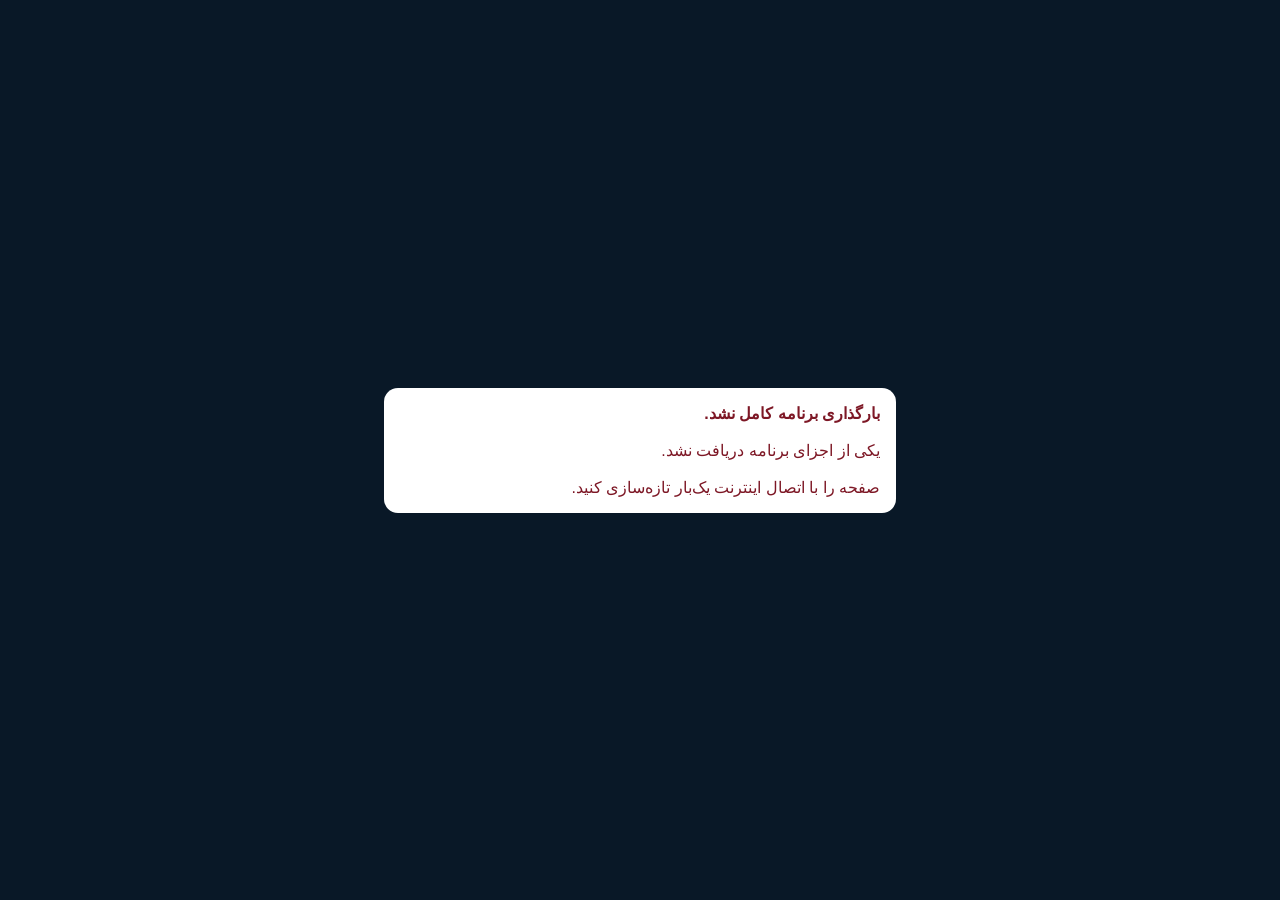
==== index.html @ d7f6d0d7 "Add GitHub Pages application loader" ====
<!doctype html><html lang="fa" dir="rtl"><head><meta charset="utf-8"><meta name="viewport" content="width=device-width,initial-scale=1,viewport-fit=cover"><meta name="theme-color" content="#091827"><meta name="apple-mobile-web-app-capable" content="yes"><meta name="apple-mobile-web-app-status-bar-style" content="black-translucent"><meta name="apple-mobile-web-app-title" content="LabMaster C2"><link rel="manifest" href="./manifest.webmanifest"><link rel="icon" href="./icon.svg" type="image/svg+xml"><link rel="apple-touch-icon" href="./icon.svg"><title>Marburg LabMaster C2 Academic</title><style>html,body{height:100%;margin:0}body{display:grid;place-items:center;background:#091827;color:#fff;font-family:-apple-system,BlinkMacSystemFont,"Segoe UI",Tahoma,sans-serif}main{width:min(88vw,480px);text-align:center}.logo{width:82px;height:82px;margin:auto;border-radius:24px;display:grid;place-items:center;background:linear-gradient(135deg,#13a28f,#2b6eb9);font-size:36px;font-weight:800;box-shadow:0 18px 50px #0005}h1{font-size:22px;margin:18px 0 7px}p{color:#bfd0df}.bar{height:8px;background:#ffffff18;border-radius:99px;overflow:hidden;margin-top:22px}.bar i{display:block;height:100%;width:35%;background:#20bfa7;border-radius:inherit;animation:load 1.1s infinite ease-in-out}@keyframes load{0%{transform:translateX(210%)}100%{transform:translateX(-310%)}}#error{display:none;background:#fff;color:#7d1725;padding:16px;border-radius:14px;text-align:right}</style></head><body><main id="loading"><div class="logo">C2</div><h1>Marburg LabMaster C2</h1><p>در حال بارگذاری محیط دانشگاهی آزمایشگاه…</p><div class="bar"><i></i></div></main><main id="error"></main><script>const PARTS=["./payload/app.001.b64", "./payload/app.002.b64", "./payload/app.003.b64", "./payload/app.004.b64", "./payload/app.005.b64", "./payload/app.006.b64", "./payload/app.007.b64", "./payload/app.008.b64", "./payload/app.009.b64", "./payload/app.010.b64", "./payload/app.011.b64", "./payload/app.012.b64", "./payload/app.013.b64", "./payload/app.014.b64"];(async()=>{try{if('serviceWorker'in navigator&&location.protocol.startsWith('http'))navigator.serviceWorker.register('./sw.js').catch(()=>{});const rs=await Promise.all(PARTS.map(p=>fetch(p,{cache:'force-cache'})));if(rs.some(r=>!r.ok))throw new Error('یکی از اجزای برنامه دریافت نشد.');const b64=(await Promise.all(rs.map(r=>r.text()))).join('');const raw=atob(b64),bytes=new Uint8Array(raw.length);for(let i=0;i<raw.length;i++)bytes[i]=raw.charCodeAt(i);if(typeof DecompressionStream==='undefined')throw new Error('مرورگر برای بازکردن بسته برنامه باید به‌روز شود.');const stream=new Blob([bytes]).stream().pipeThrough(new DecompressionStream('gzip'));const html=await new Response(stream).text();document.open();document.write(html);document.close();}catch(err){document.getElementById('loading').style.display='none';const box=document.getElementById('error');box.style.display='block';box.innerHTML='<b>بارگذاری برنامه کامل نشد.</b><br><br>'+String(err.message||err)+'<br><br>صفحه را با اتصال اینترنت یک‌بار تازه‌سازی کنید.';}})();</script></body></html>
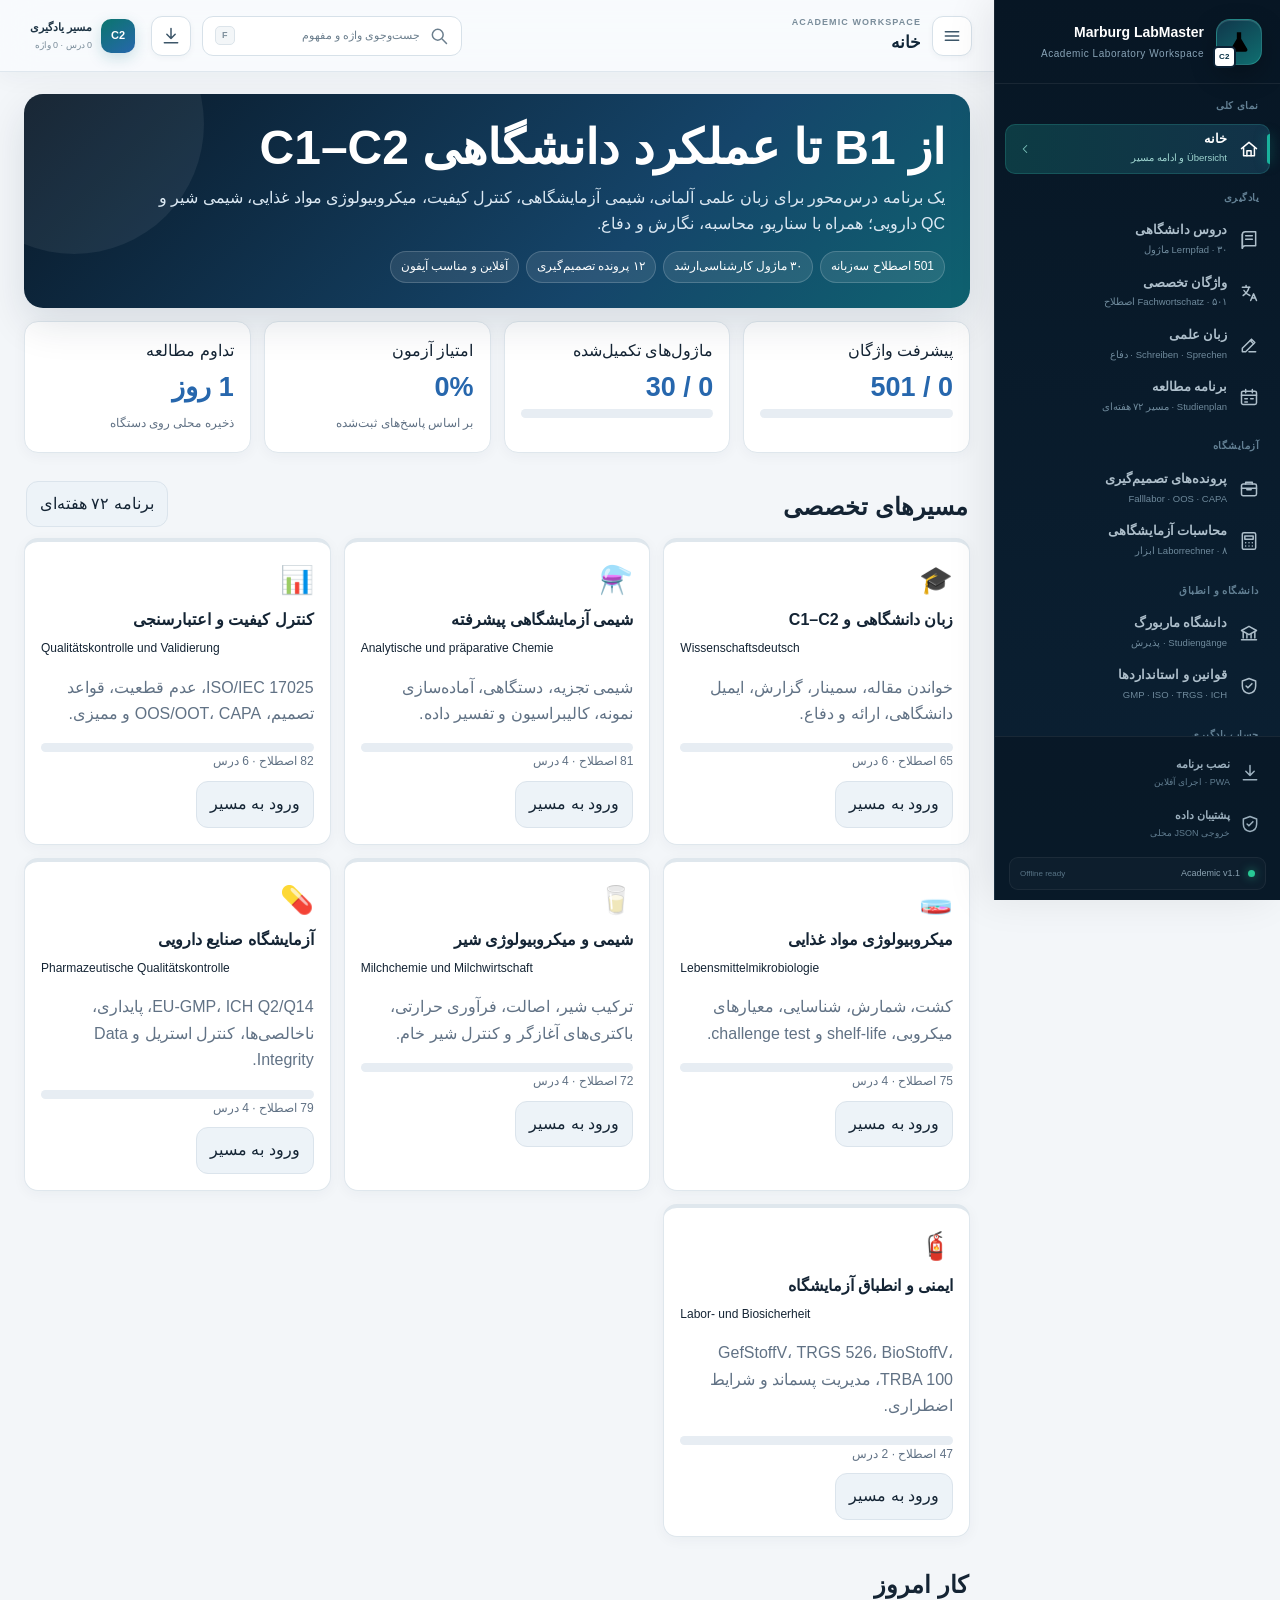
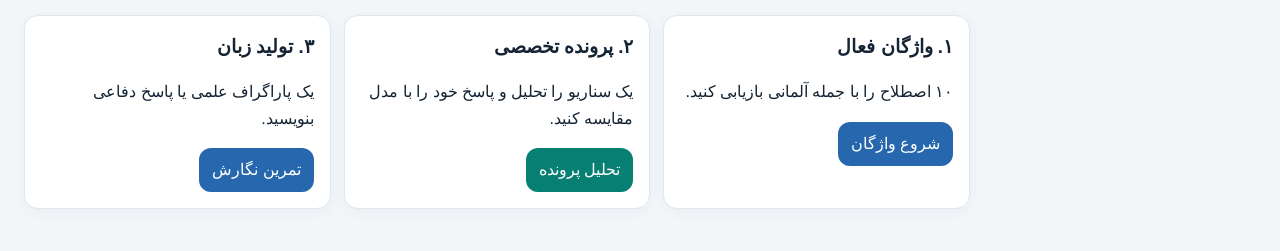
==== commit 70746af8: "Activate professional navigation shell v1.1" ====
--- a/index.html
+++ b/index.html
@@ -1 +1 @@
-<!doctype html><html lang="fa" dir="rtl"><head><meta charset="utf-8"><meta name="viewport" content="width=device-width,initial-scale=1,viewport-fit=cover"><meta name="theme-color" content="#091827"><meta name="apple-mobile-web-app-capable" content="yes"><meta name="apple-mobile-web-app-status-bar-style" content="black-translucent"><meta name="apple-mobile-web-app-title" content="LabMaster C2"><link rel="manifest" href="./manifest.webmanifest"><link rel="icon" href="./icon.svg" type="image/svg+xml"><link rel="apple-touch-icon" href="./icon.svg"><title>Marburg LabMaster C2 Academic</title><style>html,body{height:100%;margin:0}body{display:grid;place-items:center;background:#091827;color:#fff;font-family:-apple-system,BlinkMacSystemFont,"Segoe UI",Tahoma,sans-serif}main{width:min(88vw,480px);text-align:center}.logo{width:82px;height:82px;margin:auto;border-radius:24px;display:grid;place-items:center;background:linear-gradient(135deg,#13a28f,#2b6eb9);font-size:36px;font-weight:800;box-shadow:0 18px 50px #0005}h1{font-size:22px;margin:18px 0 7px}p{color:#bfd0df}.bar{height:8px;background:#ffffff18;border-radius:99px;overflow:hidden;margin-top:22px}.bar i{display:block;height:100%;width:35%;background:#20bfa7;border-radius:inherit;animation:load 1.1s infinite ease-in-out}@keyframes load{0%{transform:translateX(210%)}100%{transform:translateX(-310%)}}#error{display:none;background:#fff;color:#7d1725;padding:16px;border-radius:14px;text-align:right}</style></head><body><main id="loading"><div class="logo">C2</div><h1>Marburg LabMaster C2</h1><p>در حال بارگذاری محیط دانشگاهی آزمایشگاه…</p><div class="bar"><i></i></div></main><main id="error"></main><script>const PARTS=["./payload/app.001.b64", "./payload/app.002.b64", "./payload/app.003.b64", "./payload/app.004.b64", "./payload/app.005.b64", "./payload/app.006.b64", "./payload/app.007.b64", "./payload/app.008.b64", "./payload/app.009.b64", "./payload/app.010.b64", "./payload/app.011.b64", "./payload/app.012.b64", "./payload/app.013.b64", "./payload/app.014.b64"];(async()=>{try{if('serviceWorker'in navigator&&location.protocol.startsWith('http'))navigator.serviceWorker.register('./sw.js').catch(()=>{});const rs=await Promise.all(PARTS.map(p=>fetch(p,{cache:'force-cache'})));if(rs.some(r=>!r.ok))throw new Error('یکی از اجزای برنامه دریافت نشد.');const b64=(await Promise.all(rs.map(r=>r.text()))).join('');const raw=atob(b64),bytes=new Uint8Array(raw.length);for(let i=0;i<raw.length;i++)bytes[i]=raw.charCodeAt(i);if(typeof DecompressionStream==='undefined')throw new Error('مرورگر برای بازکردن بسته برنامه باید به‌روز شود.');const stream=new Blob([bytes]).stream().pipeThrough(new DecompressionStream('gzip'));const html=await new Response(stream).text();document.open();document.write(html);document.close();}catch(err){document.getElementById('loading').style.display='none';const box=document.getElementById('error');box.style.display='block';box.innerHTML='<b>بارگذاری برنامه کامل نشد.</b><br><br>'+String(err.message||err)+'<br><br>صفحه را با اتصال اینترنت یک‌بار تازه‌سازی کنید.';}})();</script></body></html>+<!doctype html><html lang="fa" dir="rtl"><head><meta charset="utf-8"><meta name="viewport" content="width=device-width,initial-scale=1,viewport-fit=cover"><meta name="theme-color" content="#071624"><meta name="apple-mobile-web-app-capable" content="yes"><meta name="apple-mobile-web-app-status-bar-style" content="black-translucent"><meta name="apple-mobile-web-app-title" content="LabMaster C2"><link rel="manifest" href="./manifest.webmanifest"><link rel="icon" href="./icon.svg" type="image/svg+xml"><link rel="apple-touch-icon" href="./icon.svg"><title>Marburg LabMaster C2 Academic</title><style>html,body{height:100%;margin:0}body{display:grid;place-items:center;background:#071624;color:#fff;font-family:-apple-system,BlinkMacSystemFont,"Segoe UI",Tahoma,sans-serif}main{width:min(88vw,480px);text-align:center}.logo{width:82px;height:82px;margin:auto;border-radius:22px;display:grid;place-items:center;background:linear-gradient(135deg,#13a28f,#2b6eb9);font-size:34px;font-weight:850;box-shadow:0 18px 50px #0006}h1{font-size:22px;margin:18px 0 7px}p{color:#afc3d2}.version{font-size:10px;letter-spacing:.12em;color:#7190a5;margin-top:4px}.bar{height:7px;background:#ffffff17;border-radius:99px;overflow:hidden;margin-top:22px}.bar i{display:block;height:100%;width:35%;background:#20bfa7;border-radius:inherit;animation:load 1.1s infinite ease-in-out}@keyframes load{0%{transform:translateX(210%)}100%{transform:translateX(-310%)}}#error{display:none;background:#fff;color:#7d1725;padding:16px;border-radius:14px;text-align:right}</style></head><body><main id="loading"><div class="logo">C2</div><h1>Marburg LabMaster C2</h1><p>در حال بارگذاری محیط دانشگاهی آزمایشگاه…</p><div class="version">PROFESSIONAL NAVIGATION · v1.1</div><div class="bar"><i></i></div></main><main id="error"></main><script>const PARTS=["./payload/app.001.b64", "./payload/app.002.b64", "./payload/app.003.b64", "./payload/app.004.b64", "./payload/app.005.b64", "./payload/app.006.b64", "./payload/app.007.b64", "./payload/app.008.b64", "./payload/app.009.b64", "./payload/app.010.b64", "./payload/app.011.b64", "./payload/app.012.b64", "./payload/app.013.b64", "./payload/app.014.b64"];(async()=>{try{if('serviceWorker'in navigator&&location.protocol.startsWith('http'))navigator.serviceWorker.register('./sw.js').catch(()=>{});const rs=await Promise.all(PARTS.map(p=>fetch(p,{cache:'force-cache'})));if(rs.some(r=>!r.ok))throw new Error('یکی از اجزای برنامه دریافت نشد.');const b64=(await Promise.all(rs.map(r=>r.text()))).join('');const raw=atob(b64),bytes=new Uint8Array(raw.length);for(let i=0;i<raw.length;i++)bytes[i]=raw.charCodeAt(i);if(typeof DecompressionStream==='undefined')throw new Error('مرورگر برای بازکردن بسته برنامه باید به‌روز شود.');const stream=new Blob([bytes]).stream().pipeThrough(new DecompressionStream('gzip'));let html=await new Response(stream).text();html=html.replace('</head>','<link rel="stylesheet" href="./professional-shell-v1.1.css?v=1.1"></head>').replace('</body>','<script src="./professional-shell-v1.1.js?v=1.1"><\/script></body>');document.open();document.write(html);document.close();}catch(err){document.getElementById('loading').style.display='none';const box=document.getElementById('error');box.style.display='block';box.innerHTML='<b>بارگذاری برنامه کامل نشد.</b><br><br>'+String(err.message||err)+'<br><br>صفحه را با اتصال اینترنت یک‌بار تازه‌سازی کنید.';}})();</script></body></html>
--- a/professional-shell-v1.1.css
+++ b/professional-shell-v1.1.css
@@ -0,0 +1,32 @@
+/* ===== Professional Navigation Shell v1.1 ===== */
+:root{--shell-nav:#071624;--shell-nav-2:#0b2134;--shell-accent:#19b39d;--shell-accent-2:#2c77ba;--shell-top:72px;--shell-side:286px;--shell-side-collapsed:88px}
+body{padding-bottom:0;overflow-x:hidden;background:#f3f6f9}
+button svg{width:20px;height:20px;fill:none;stroke:currentColor;stroke-width:1.8;stroke-linecap:round;stroke-linejoin:round;flex:0 0 auto}
+.app-shell{min-height:100vh;display:grid;grid-template-columns:var(--shell-side) minmax(0,1fr);direction:rtl;transition:grid-template-columns .24s ease}
+.sidebar{position:sticky;top:0;height:100vh;background:linear-gradient(180deg,var(--shell-nav),var(--shell-nav-2));color:#dbe7f0;display:flex;flex-direction:column;z-index:60;border-left:1px solid #ffffff12;box-shadow:-10px 0 38px #06111e14;overflow:hidden}
+.sidebar-brand{height:84px;padding:17px 18px;display:flex;align-items:center;gap:12px;border-bottom:1px solid #ffffff12;flex:0 0 auto}
+.brand-mark{width:46px;height:46px;display:grid;place-items:center;position:relative;border:1px solid #53d6c550;background:linear-gradient(145deg,#10374b,#0f6e70);border-radius:14px;box-shadow:inset 0 1px #ffffff22,0 10px 26px #0004;color:#fff}
+.brand-mark svg{width:26px;height:26px}.brand-mark span{position:absolute;left:-4px;bottom:-4px;background:#fff;color:#073044;font-size:8px;font-weight:900;padding:2px 4px;border-radius:5px;border:2px solid #0b2134;letter-spacing:.04em}
+.sidebar-brand-copy{min-width:0}.sidebar-brand-copy b{display:block;color:#fff;font-size:14px;white-space:nowrap}.sidebar-brand-copy small{display:block;color:#88a3b6;font-size:10px;letter-spacing:.055em;white-space:nowrap;margin-top:2px}
+.sidebar-scroll{padding:14px 10px 18px;overflow:auto;overscroll-behavior:contain;scrollbar-width:thin;scrollbar-color:#29465a transparent;flex:1}
+.nav-group{margin-bottom:16px}.nav-group-last{margin-bottom:2px}.nav-label{font-size:10px;font-weight:750;color:#638094;padding:0 11px 7px;letter-spacing:.05em}
+.nav-item{position:relative;width:100%;min-height:49px;border:0;background:transparent;color:#aebfcb;display:grid;grid-template-columns:22px minmax(0,1fr) 16px;align-items:center;gap:10px;text-align:right;padding:8px 11px;border-radius:10px;margin:2px 0;transition:background .18s,color .18s,transform .18s}
+.nav-item:hover{background:#ffffff0b;color:#eef7fb}.nav-item:active{transform:scale(.985)}.nav-item>svg{width:20px;height:20px}.nav-copy{min-width:0}.nav-copy b{display:block;font-size:12.5px;font-weight:690;line-height:1.25;white-space:nowrap}.nav-copy small{display:block;font-size:9.5px;color:#6f8a9c;white-space:nowrap;overflow:hidden;text-overflow:ellipsis;margin-top:3px}.nav-arrow{display:flex;color:#527083;opacity:0;transition:.18s}.nav-arrow svg{width:14px;height:14px;transform:rotate(180deg)}
+.nav-item:hover .nav-arrow{opacity:1}.nav-item.active{background:linear-gradient(90deg,#0f4d52aa,#123248);color:#fff;box-shadow:inset 0 0 0 1px #3ed3bd2e}.nav-item.active:before{content:"";position:absolute;right:0;top:10px;bottom:10px;width:3px;border-radius:3px 0 0 3px;background:var(--shell-accent);box-shadow:0 0 12px #19b39d88}.nav-item.active .nav-copy small{color:#9ed5d0}.nav-item.active .nav-arrow{opacity:.85;color:#8fd9cf}
+.sidebar-footer{padding:10px;border-top:1px solid #ffffff12;background:#06131f88}.side-utility{width:100%;border:0;background:transparent;color:#9cb0be;display:flex;align-items:center;gap:10px;text-align:right;padding:8px 10px;border-radius:9px}.side-utility:hover{background:#ffffff0a;color:#fff}.side-utility span{min-width:0}.side-utility b{display:block;font-size:11px}.side-utility small{display:block;color:#607c8f;font-size:9px;margin-top:2px}.build-chip{margin:8px 4px 0;padding:8px 10px;border:1px solid #ffffff0f;background:#ffffff06;border-radius:9px;display:grid;grid-template-columns:8px 1fr auto;align-items:center;gap:7px;color:#8ba2b2;font-size:9px}.build-chip i{width:7px;height:7px;border-radius:50%;background:#28c995;box-shadow:0 0 10px #28c995aa}.build-chip small{font-size:8px;color:#587486}
+.workspace{min-width:0;direction:rtl}.topbar{height:var(--shell-top);position:sticky;top:0;z-index:45;background:rgba(249,251,253,.9);backdrop-filter:saturate(160%) blur(18px);border-bottom:1px solid #dfe7ee;display:flex;align-items:center;justify-content:space-between;padding:0 22px;box-shadow:0 6px 22px rgba(26,50,72,.045)}
+.topbar-leading,.topbar-tools{display:flex;align-items:center;gap:11px}.icon-button{width:40px;height:40px;border:1px solid #d7e1e9;background:#fff;color:#3c5669;border-radius:11px;display:grid;place-items:center;padding:0;box-shadow:0 2px 6px #17334d0b}.icon-button:hover{border-color:#aac0cf;color:#0a776e;background:#f8fbfc}.route-meta{min-width:0}.route-meta span{display:block;font-size:9px;font-weight:800;color:#7a8d9b;letter-spacing:.12em;line-height:1}.route-meta h1{font-size:17px;line-height:1.25;margin:5px 0 0;color:#102638;white-space:nowrap}
+.quick-search{width:260px;height:40px;border:1px solid #d7e1e9;background:#fff;color:#6b7e8d;border-radius:11px;padding:0 12px;display:flex;align-items:center;gap:9px;text-align:right}.quick-search span{flex:1;font-size:11px}.quick-search kbd{font:700 9px/1 -apple-system,BlinkMacSystemFont,"Segoe UI",sans-serif;color:#7f909d;border:1px solid #dce4ea;background:#f3f6f8;border-radius:5px;padding:4px 6px}.quick-search:hover{border-color:#9eb8c9;color:#24475d}
+.profile-chip{height:44px;border:0;background:transparent;display:flex;align-items:center;gap:9px;text-align:right;padding:3px 5px 3px 8px;border-radius:12px}.profile-chip:hover{background:#eaf0f4}.profile-avatar{width:34px;height:34px;border-radius:10px;background:linear-gradient(145deg,#0b756d,#2767ad);color:#fff;display:grid;place-items:center;font-weight:850;font-size:11px;box-shadow:0 5px 15px #0e678433}.profile-copy b,.profile-copy small{display:block;white-space:nowrap}.profile-copy b{font-size:11px;color:#1d3344}.profile-copy small{font-size:9px;color:#7a8d9b;margin-top:2px}
+.workspace>main{max-width:1380px;margin:0 auto;padding:22px 24px 42px}.view{animation:route-in .22s ease}.view.active{display:block}@keyframes route-in{from{opacity:.2;transform:translateY(4px)}to{opacity:1;transform:none}}
+.hero{border-radius:19px;box-shadow:0 16px 40px rgba(10,37,58,.12)}.card{border-radius:14px;box-shadow:0 3px 14px rgba(18,37,58,.045);border-color:#dfe7ed}.section-title{margin-top:28px}.metric b{font-variant-numeric:tabular-nums}
+.shell-overlay{display:none}.mobile-dock,.more-sheet,.sheet-backdrop{display:none}
+body.nav-collapsed .app-shell{grid-template-columns:var(--shell-side-collapsed) minmax(0,1fr)}
+body.nav-collapsed .sidebar-brand{padding-inline:20px;justify-content:center}.nav-collapsed .sidebar-brand-copy,.nav-collapsed .nav-label,.nav-collapsed .nav-copy,.nav-collapsed .nav-arrow,.nav-collapsed .side-utility span,.nav-collapsed .build-chip span,.nav-collapsed .build-chip small{display:none}.nav-collapsed .nav-item{grid-template-columns:1fr;justify-items:center;padding:11px 0}.nav-collapsed .nav-item:before{right:4px}.nav-collapsed .side-utility{justify-content:center;padding:10px}.nav-collapsed .build-chip{display:flex;justify-content:center;padding:8px}.nav-collapsed .sidebar-scroll{padding-inline:12px}
+.toast{bottom:24px}
+@media(max-width:1100px){.quick-search{width:205px}.profile-copy{display:none}.workspace>main{padding-inline:18px}}
+@media(max-width:900px){
+ body{padding-bottom:76px}.app-shell{display:block}.sidebar{position:fixed;right:0;top:0;width:min(86vw,318px);height:100dvh;transform:translateX(105%);transition:transform .24s cubic-bezier(.2,.75,.2,1);box-shadow:-24px 0 70px #020b1499;z-index:90}.nav-open .sidebar{transform:translateX(0)}.nav-collapsed .sidebar-brand-copy,.nav-collapsed .nav-label,.nav-collapsed .nav-copy,.nav-collapsed .nav-arrow,.nav-collapsed .side-utility span,.nav-collapsed .build-chip span,.nav-collapsed .build-chip small{display:block}.nav-collapsed .nav-item{grid-template-columns:22px minmax(0,1fr) 16px;justify-items:stretch;padding:8px 11px}.nav-collapsed .side-utility{justify-content:flex-start}.nav-collapsed .build-chip{display:grid}.shell-overlay{display:block;position:fixed;inset:0;background:#020b14a8;backdrop-filter:blur(2px);z-index:85;opacity:0;visibility:hidden;transition:.22s}.nav-open .shell-overlay{opacity:1;visibility:visible}.topbar{height:64px;padding:0 12px}.desktop-tool,.quick-search,.profile-copy{display:none}.topbar-tools{gap:5px}.profile-chip{padding:2px}.route-meta h1{font-size:15px}.workspace>main{padding:14px 12px 28px}.mobile-dock{position:fixed;display:grid;grid-template-columns:repeat(5,1fr);left:8px;right:8px;bottom:max(7px,env(safe-area-inset-bottom));z-index:70;height:62px;padding:5px;background:rgba(250,252,253,.94);backdrop-filter:blur(18px) saturate(160%);border:1px solid #d7e2e9;border-radius:17px;box-shadow:0 13px 42px #0b213436;direction:rtl}.dock-item{border:0;background:transparent;color:#6c7f8e;border-radius:12px;display:flex;flex-direction:column;align-items:center;justify-content:center;gap:3px;padding:4px;min-width:0}.dock-item svg{width:20px;height:20px}.dock-item .nav-copy b{font-size:9px}.dock-item .nav-copy small,.dock-item .nav-arrow{display:none}.dock-item.active{background:#e8f4f2;color:#08776e}.dock-item.active svg{stroke-width:2.2}.sheet-backdrop{display:block;position:fixed;inset:0;z-index:74;background:#03111d8c;backdrop-filter:blur(2px);opacity:0;visibility:hidden;transition:.22s}.more-sheet{display:block;position:fixed;z-index:75;left:8px;right:8px;bottom:max(7px,env(safe-area-inset-bottom));background:#fff;border:1px solid #dbe4eb;border-radius:23px;padding:8px 14px 18px;box-shadow:0 28px 80px #06152270;transform:translateY(calc(100% + 30px));transition:transform .28s cubic-bezier(.2,.75,.2,1);max-height:78dvh;overflow:auto}.more-open .sheet-backdrop{opacity:1;visibility:visible}.more-open .more-sheet{transform:translateY(0)}.more-open .mobile-dock{opacity:0;pointer-events:none}.sheet-handle{width:42px;height:4px;border-radius:8px;background:#d5dfe6;margin:1px auto 10px}.sheet-head{display:flex;align-items:center;justify-content:space-between;margin-bottom:12px}.sheet-head span{font-size:8px;letter-spacing:.15em;color:#8394a1;font-weight:800}.sheet-head h2{font-size:17px;margin:3px 0 0}.sheet-grid{display:grid;grid-template-columns:repeat(2,1fr);gap:8px}.sheet-item{border:1px solid #dfe7ed;background:#f9fbfc;color:#1e3546;border-radius:13px;min-height:82px;padding:12px;display:grid;grid-template-columns:23px minmax(0,1fr);align-items:start;gap:9px;text-align:right}.sheet-item>svg{color:#087c72}.sheet-item .nav-copy b{font-size:11px}.sheet-item .nav-copy small{font-size:9px;color:#748793;white-space:normal;line-height:1.5}.sheet-item .nav-arrow{display:none}.sheet-item.active{border-color:#55b5aa;background:#edf8f6}.toast{bottom:83px}.hero{border-radius:16px}.card{border-radius:13px}
+}
+@media(max-width:520px){.sidebar{width:min(90vw,310px)}.topbar{padding-inline:9px}.route-meta span{font-size:7px}.workspace>main{padding:11px 9px 24px}.sheet-grid{grid-template-columns:1fr 1fr}.hero{padding:19px}.hero h1{font-size:26px}.section-title{align-items:flex-start}.section-title h2{font-size:19px}}
+@media print{.sidebar,.topbar,.mobile-dock,.more-sheet,.sheet-backdrop,.shell-overlay{display:none!important}.app-shell{display:block}.workspace>main{max-width:none;padding:0}}
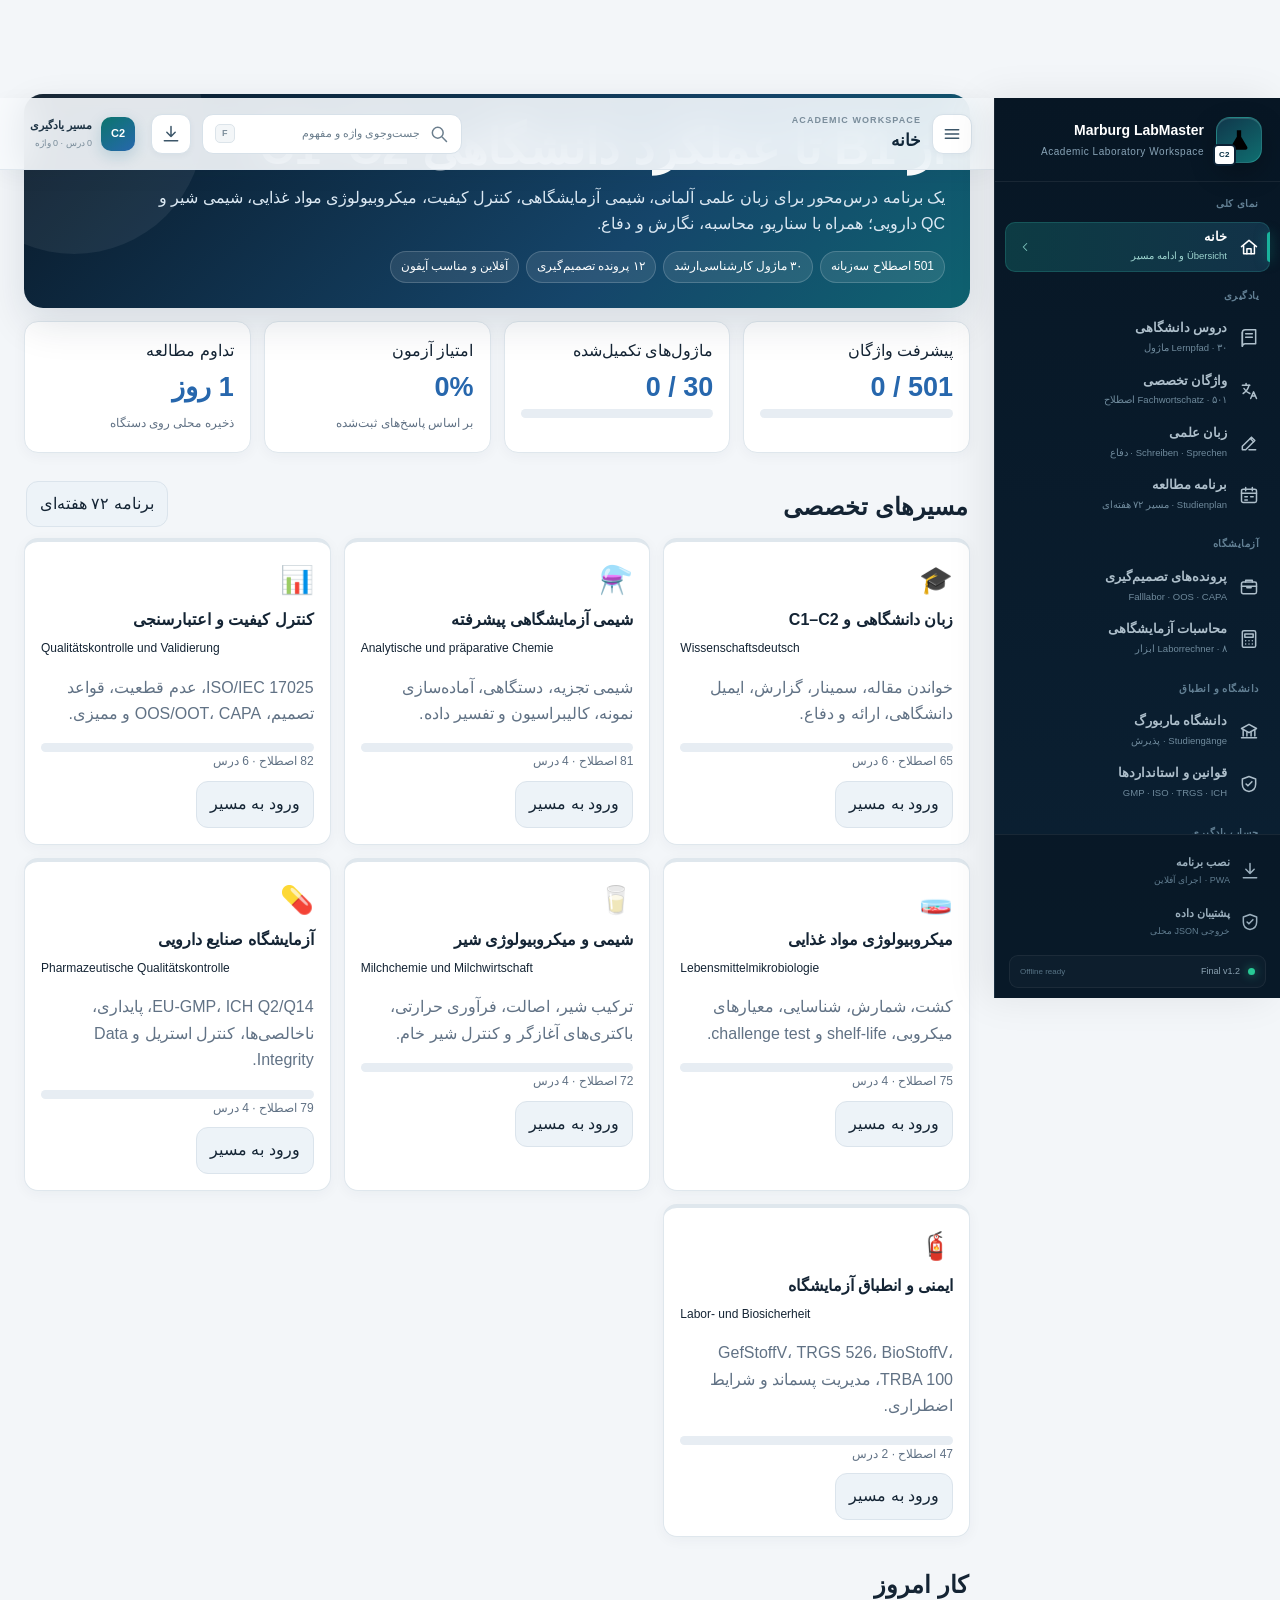
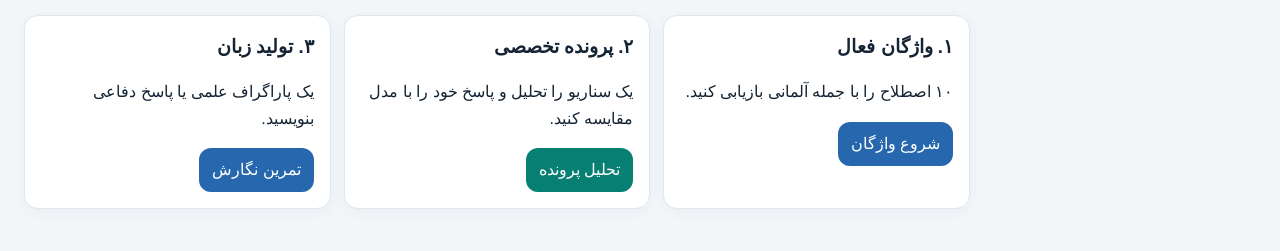
==== commit e57e823f: "Activate Marburg LabMaster final v1.2 loader" ====
--- a/index.html
+++ b/index.html
@@ -1 +1 @@
-<!doctype html><html lang="fa" dir="rtl"><head><meta charset="utf-8"><meta name="viewport" content="width=device-width,initial-scale=1,viewport-fit=cover"><meta name="theme-color" content="#071624"><meta name="apple-mobile-web-app-capable" content="yes"><meta name="apple-mobile-web-app-status-bar-style" content="black-translucent"><meta name="apple-mobile-web-app-title" content="LabMaster C2"><link rel="manifest" href="./manifest.webmanifest"><link rel="icon" href="./icon.svg" type="image/svg+xml"><link rel="apple-touch-icon" href="./icon.svg"><title>Marburg LabMaster C2 Academic</title><style>html,body{height:100%;margin:0}body{display:grid;place-items:center;background:#071624;color:#fff;font-family:-apple-system,BlinkMacSystemFont,"Segoe UI",Tahoma,sans-serif}main{width:min(88vw,480px);text-align:center}.logo{width:82px;height:82px;margin:auto;border-radius:22px;display:grid;place-items:center;background:linear-gradient(135deg,#13a28f,#2b6eb9);font-size:34px;font-weight:850;box-shadow:0 18px 50px #0006}h1{font-size:22px;margin:18px 0 7px}p{color:#afc3d2}.version{font-size:10px;letter-spacing:.12em;color:#7190a5;margin-top:4px}.bar{height:7px;background:#ffffff17;border-radius:99px;overflow:hidden;margin-top:22px}.bar i{display:block;height:100%;width:35%;background:#20bfa7;border-radius:inherit;animation:load 1.1s infinite ease-in-out}@keyframes load{0%{transform:translateX(210%)}100%{transform:translateX(-310%)}}#error{display:none;background:#fff;color:#7d1725;padding:16px;border-radius:14px;text-align:right}</style></head><body><main id="loading"><div class="logo">C2</div><h1>Marburg LabMaster C2</h1><p>در حال بارگذاری محیط دانشگاهی آزمایشگاه…</p><div class="version">PROFESSIONAL NAVIGATION · v1.1</div><div class="bar"><i></i></div></main><main id="error"></main><script>const PARTS=["./payload/app.001.b64", "./payload/app.002.b64", "./payload/app.003.b64", "./payload/app.004.b64", "./payload/app.005.b64", "./payload/app.006.b64", "./payload/app.007.b64", "./payload/app.008.b64", "./payload/app.009.b64", "./payload/app.010.b64", "./payload/app.011.b64", "./payload/app.012.b64", "./payload/app.013.b64", "./payload/app.014.b64"];(async()=>{try{if('serviceWorker'in navigator&&location.protocol.startsWith('http'))navigator.serviceWorker.register('./sw.js').catch(()=>{});const rs=await Promise.all(PARTS.map(p=>fetch(p,{cache:'force-cache'})));if(rs.some(r=>!r.ok))throw new Error('یکی از اجزای برنامه دریافت نشد.');const b64=(await Promise.all(rs.map(r=>r.text()))).join('');const raw=atob(b64),bytes=new Uint8Array(raw.length);for(let i=0;i<raw.length;i++)bytes[i]=raw.charCodeAt(i);if(typeof DecompressionStream==='undefined')throw new Error('مرورگر برای بازکردن بسته برنامه باید به‌روز شود.');const stream=new Blob([bytes]).stream().pipeThrough(new DecompressionStream('gzip'));let html=await new Response(stream).text();html=html.replace('</head>','<link rel="stylesheet" href="./professional-shell-v1.1.css?v=1.1"></head>').replace('</body>','<script src="./professional-shell-v1.1.js?v=1.1"><\/script></body>');document.open();document.write(html);document.close();}catch(err){document.getElementById('loading').style.display='none';const box=document.getElementById('error');box.style.display='block';box.innerHTML='<b>بارگذاری برنامه کامل نشد.</b><br><br>'+String(err.message||err)+'<br><br>صفحه را با اتصال اینترنت یک‌بار تازه‌سازی کنید.';}})();</script></body></html>+<!doctype html><html lang="fa" dir="rtl"><head><meta charset="utf-8"><meta name="viewport" content="width=device-width,initial-scale=1,viewport-fit=cover"><meta name="theme-color" content="#071624"><meta name="apple-mobile-web-app-capable" content="yes"><meta name="apple-mobile-web-app-status-bar-style" content="black-translucent"><meta name="apple-mobile-web-app-title" content="LabMaster C2"><link rel="manifest" href="./manifest.webmanifest"><link rel="icon" href="./icon.svg" type="image/svg+xml"><link rel="apple-touch-icon" href="./icon.svg"><title>Marburg LabMaster C2 Academic — Final v1.2</title><style>html,body{height:100%;margin:0}body{display:grid;place-items:center;background:#071624;color:#fff;font-family:-apple-system,BlinkMacSystemFont,"Segoe UI",Tahoma,sans-serif}main{width:min(88vw,480px);text-align:center}.logo{width:82px;height:82px;margin:auto;border-radius:22px;display:grid;place-items:center;background:linear-gradient(135deg,#13a28f,#2b6eb9);font-size:34px;font-weight:850;box-shadow:0 18px 50px #0006}h1{font-size:22px;margin:18px 0 7px}p{color:#afc3d2}.version{font-size:10px;letter-spacing:.12em;color:#7190a5;margin-top:4px}.bar{height:7px;background:#ffffff17;border-radius:99px;overflow:hidden;margin-top:22px}.bar i{display:block;height:100%;width:35%;background:#20bfa7;border-radius:inherit;animation:load 1.1s infinite ease-in-out}@keyframes load{0%{transform:translateX(210%)}100%{transform:translateX(-310%)}}#error{display:none;background:#fff;color:#7d1725;padding:16px;border-radius:14px;text-align:right}</style></head><body><main id="loading"><div class="logo">C2</div><h1>Marburg LabMaster C2</h1><p>در حال بارگذاری محیط دانشگاهی آزمایشگاه…</p><div class="version">FINAL RELEASE · v1.2.0</div><div class="bar"><i></i></div></main><main id="error"></main><script>const PARTS=["./payload/app.001.b64","./payload/app.002.b64","./payload/app.003.b64","./payload/app.004.b64","./payload/app.005.b64","./payload/app.006.b64","./payload/app.007.b64","./payload/app.008.b64","./payload/app.009.b64","./payload/app.010.b64","./payload/app.011.b64","./payload/app.012.b64","./payload/app.013.b64","./payload/app.014.b64"];(async()=>{try{if('serviceWorker'in navigator&&location.protocol.startsWith('http'))navigator.serviceWorker.register('./sw.js').catch(()=>{});const rs=await Promise.all(PARTS.map(p=>fetch(p,{cache:'force-cache'})));if(rs.some(r=>!r.ok))throw new Error('یکی از اجزای برنامه دریافت نشد.');const b64=(await Promise.all(rs.map(r=>r.text()))).join('');const raw=atob(b64),bytes=new Uint8Array(raw.length);for(let i=0;i<raw.length;i++)bytes[i]=raw.charCodeAt(i);if(typeof DecompressionStream==='undefined')throw new Error('مرورگر برای اجرای نسخه آفلاین باید به‌روز شود.');const stream=new Blob([bytes]).stream().pipeThrough(new DecompressionStream('gzip'));let html=await new Response(stream).text();html=html.replace('</head>','<link rel="stylesheet" href="./professional-shell-v1.1.css?v=1.2.0"></head>').replace('</body>','<script src="./professional-shell-v1.1.js?v=1.2.0"><\/script><script src="./final-v1.2.js?v=1.2.0"><\/script></body>');document.open();document.write(html);document.close();}catch(err){document.getElementById('loading').style.display='none';const box=document.getElementById('error');box.style.display='block';box.innerHTML='<b>بارگذاری برنامه کامل نشد.</b><br><br>'+String(err.message||err)+'<br><br>صفحه را یک‌بار با اتصال اینترنت تازه‌سازی کنید.';}})();</script></body></html>
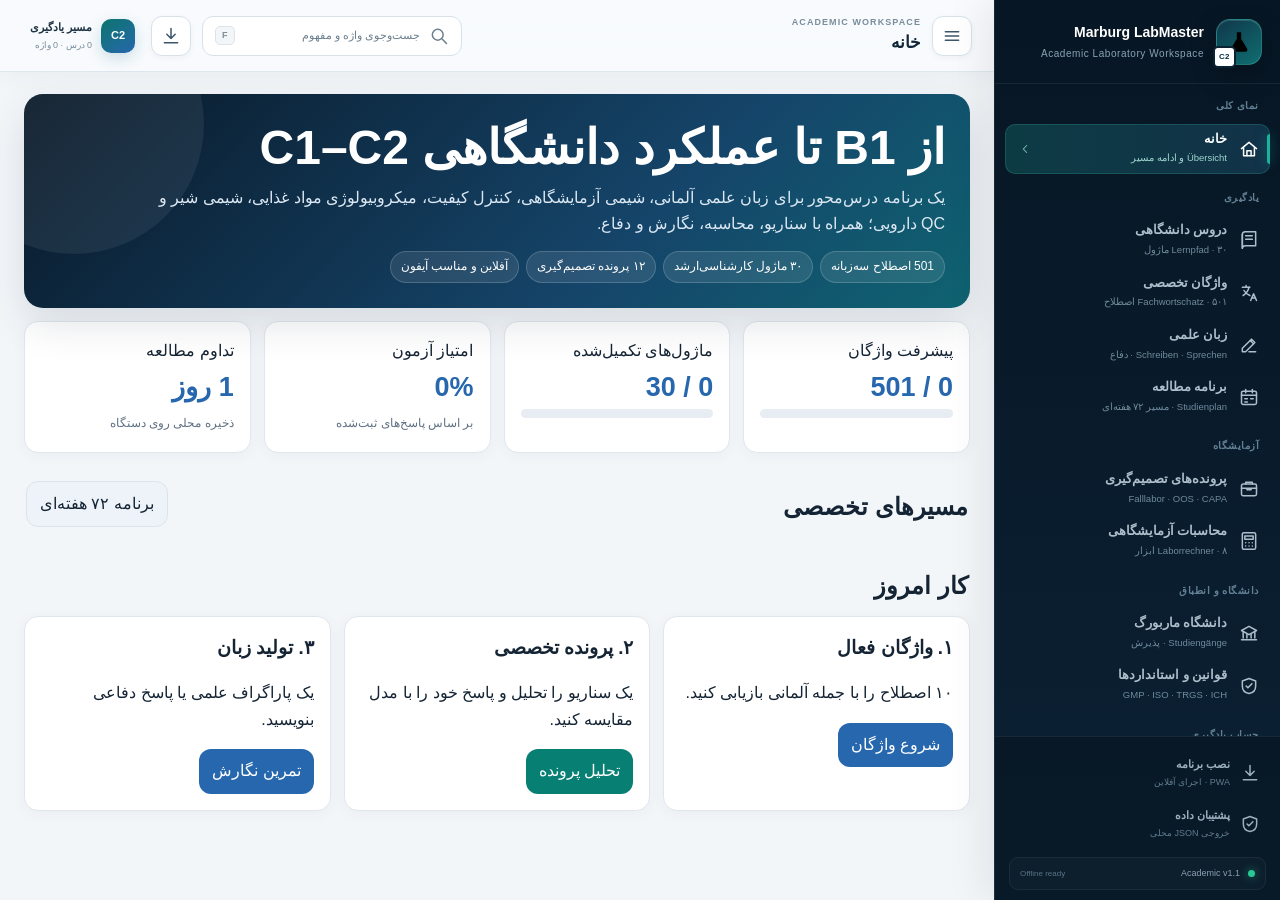
==== commit 39b6dfbc: "78afda1f0078937ced9babe69fe19eb12e2eeb13" ====
--- a/index.html
+++ b/index.html
@@ -1 +1,267 @@
-<!doctype html><html lang="fa" dir="rtl"><head><meta charset="utf-8"><meta name="viewport" content="width=device-width,initial-scale=1,viewport-fit=cover"><meta name="theme-color" content="#071624"><meta name="apple-mobile-web-app-capable" content="yes"><meta name="apple-mobile-web-app-status-bar-style" content="black-translucent"><meta name="apple-mobile-web-app-title" content="LabMaster C2"><link rel="manifest" href="./manifest.webmanifest"><link rel="icon" href="./icon.svg" type="image/svg+xml"><link rel="apple-touch-icon" href="./icon.svg"><title>Marburg LabMaster C2 Academic — Final v1.2</title><style>html,body{height:100%;margin:0}body{display:grid;place-items:center;background:#071624;color:#fff;font-family:-apple-system,BlinkMacSystemFont,"Segoe UI",Tahoma,sans-serif}main{width:min(88vw,480px);text-align:center}.logo{width:82px;height:82px;margin:auto;border-radius:22px;display:grid;place-items:center;background:linear-gradient(135deg,#13a28f,#2b6eb9);font-size:34px;font-weight:850;box-shadow:0 18px 50px #0006}h1{font-size:22px;margin:18px 0 7px}p{color:#afc3d2}.version{font-size:10px;letter-spacing:.12em;color:#7190a5;margin-top:4px}.bar{height:7px;background:#ffffff17;border-radius:99px;overflow:hidden;margin-top:22px}.bar i{display:block;height:100%;width:35%;background:#20bfa7;border-radius:inherit;animation:load 1.1s infinite ease-in-out}@keyframes load{0%{transform:translateX(210%)}100%{transform:translateX(-310%)}}#error{display:none;background:#fff;color:#7d1725;padding:16px;border-radius:14px;text-align:right}</style></head><body><main id="loading"><div class="logo">C2</div><h1>Marburg LabMaster C2</h1><p>در حال بارگذاری محیط دانشگاهی آزمایشگاه…</p><div class="version">FINAL RELEASE · v1.2.0</div><div class="bar"><i></i></div></main><main id="error"></main><script>const PARTS=["./payload/app.001.b64","./payload/app.002.b64","./payload/app.003.b64","./payload/app.004.b64","./payload/app.005.b64","./payload/app.006.b64","./payload/app.007.b64","./payload/app.008.b64","./payload/app.009.b64","./payload/app.010.b64","./payload/app.011.b64","./payload/app.012.b64","./payload/app.013.b64","./payload/app.014.b64"];(async()=>{try{if('serviceWorker'in navigator&&location.protocol.startsWith('http'))navigator.serviceWorker.register('./sw.js').catch(()=>{});const rs=await Promise.all(PARTS.map(p=>fetch(p,{cache:'force-cache'})));if(rs.some(r=>!r.ok))throw new Error('یکی از اجزای برنامه دریافت نشد.');const b64=(await Promise.all(rs.map(r=>r.text()))).join('');const raw=atob(b64),bytes=new Uint8Array(raw.length);for(let i=0;i<raw.length;i++)bytes[i]=raw.charCodeAt(i);if(typeof DecompressionStream==='undefined')throw new Error('مرورگر برای اجرای نسخه آفلاین باید به‌روز شود.');const stream=new Blob([bytes]).stream().pipeThrough(new DecompressionStream('gzip'));let html=await new Response(stream).text();html=html.replace('</head>','<link rel="stylesheet" href="./professional-shell-v1.1.css?v=1.2.0"></head>').replace('</body>','<script src="./professional-shell-v1.1.js?v=1.2.0"><\/script><script src="./final-v1.2.js?v=1.2.0"><\/script></body>');document.open();document.write(html);document.close();}catch(err){document.getElementById('loading').style.display='none';const box=document.getElementById('error');box.style.display='block';box.innerHTML='<b>بارگذاری برنامه کامل نشد.</b><br><br>'+String(err.message||err)+'<br><br>صفحه را یک‌بار با اتصال اینترنت تازه‌سازی کنید.';}})();</script></body></html>
+<<<<<<< HEAD
+<!doctype html>
+<html lang="fa" dir="rtl"><head>
+<meta charset="utf-8"><meta name="viewport" content="width=device-width,initial-scale=1,viewport-fit=cover">
+<meta name="theme-color" content="#091827"><meta name="apple-mobile-web-app-capable" content="yes">
+<meta name="apple-mobile-web-app-status-bar-style" content="black-translucent"><meta name="apple-mobile-web-app-title" content="LabMaster C2">
+<link rel="manifest" href="manifest.webmanifest"><title>Marburg LabMaster C2 Academic</title>
+<style>
+:root{--nav:#091827;--nav2:#102d47;--bg:#f2f5f8;--panel:#fff;--ink:#142434;--muted:#617285;--line:#dbe4ec;--a:#087f73;--b:#2767ad;--ok:#167249;--warn:#a85b00;--bad:#a62e3f;--shadow:0 14px 38px rgba(18,37,58,.09);--r:18px}
+*{box-sizing:border-box}html{scroll-behavior:smooth}body{margin:0;background:var(--bg);color:var(--ink);font-family:-apple-system,BlinkMacSystemFont,"Segoe UI",Tahoma,Arial,sans-serif;line-height:1.65;padding-bottom:88px}button,input,select,textarea{font:inherit}button{cursor:pointer}.ltr,[lang=de],[lang=en]{direction:ltr;text-align:left}.muted{color:var(--muted)}.small{font-size:12px}.hide{display:none!important}
+header{position:sticky;top:0;z-index:30;background:rgba(9,24,39,.97);color:#fff;padding:max(9px,env(safe-area-inset-top)) 14px 10px;box-shadow:0 6px 22px #0003}.head{max-width:1240px;margin:auto;display:flex;align-items:center;gap:11px}.logo{width:43px;height:43px;border-radius:14px;display:grid;place-items:center;background:linear-gradient(135deg,#13a28f,#2b6eb9);font-size:22px}.brand{min-width:0}.brand b{display:block}.brand small{display:block;color:#b6c5d4;white-space:nowrap;overflow:hidden;text-overflow:ellipsis}.actions{margin-inline-start:auto;display:flex;gap:7px}.ghost{border:1px solid #38516a;background:#132a40;color:#fff;border-radius:11px;padding:8px 10px}
+main{max-width:1240px;margin:auto;padding:17px 13px}.view{display:none}.view.active{display:block}.hero{background:linear-gradient(135deg,#091827,#15456a 65%,#078578 140%);color:#fff;border-radius:25px;padding:25px;box-shadow:var(--shadow);overflow:hidden;position:relative}.hero:after{content:"";position:absolute;width:260px;height:260px;border-radius:50%;background:#fff1;left:-80px;top:-100px}.hero h1{margin:0 0 8px;font-size:clamp(25px,5vw,48px);line-height:1.2}.hero p{max-width:790px;color:#dbe8f3;margin:0}.badges{display:flex;flex-wrap:wrap;gap:7px;margin-top:14px}.badge{background:#ffffff18;border:1px solid #ffffff2c;border-radius:999px;padding:5px 10px;font-size:12px}.grid{display:grid;gap:13px}.g4{grid-template-columns:repeat(4,1fr)}.g3{grid-template-columns:repeat(3,1fr)}.g2{grid-template-columns:repeat(2,1fr)}.card{background:var(--panel);border:1px solid var(--line);border-radius:var(--r);padding:16px;box-shadow:var(--shadow)}.card h2,.card h3{margin:0 0 8px}.metric b{display:block;font-size:27px;color:var(--b)}.section-title{display:flex;align-items:end;justify-content:space-between;gap:10px;margin:24px 2px 11px}.section-title h2{margin:0}.track{border-top:4px solid var(--a)}.track .ico{font-size:27px}.track b{display:block;margin:5px 0}.progress{height:9px;background:#e7edf3;border-radius:20px;overflow:hidden}.progress i{display:block;height:100%;background:linear-gradient(90deg,var(--a),var(--b));width:0}.btn{border:0;background:var(--b);color:#fff;border-radius:12px;padding:9px 13px}.btn.alt{background:var(--a)}.btn.light{background:#edf3f8;color:var(--ink);border:1px solid var(--line)}.btn.bad{background:var(--bad)}.toolbar{display:grid;grid-template-columns:2fr 1fr 1fr auto;gap:8px;margin-bottom:12px}.toolbar input,.toolbar select,.form input,.form select,.form textarea{width:100%;border:1px solid #cdd8e2;border-radius:12px;padding:10px;background:#fff;color:var(--ink)}.term{display:grid;grid-template-columns:1.15fr 1fr;gap:12px}.term .de{font-size:18px;font-weight:750}.chips{display:flex;gap:5px;flex-wrap:wrap}.chip{background:#edf5f3;color:#087467;border-radius:999px;padding:3px 8px;font-size:11px}.level{background:#eef3fa;color:#295a93}.term-actions{display:flex;gap:7px;margin-top:9px}.known{border-inline-start:5px solid var(--ok)}.module{position:relative}.module .num{position:absolute;left:12px;top:12px;background:#eaf2f9;color:#245c91;border-radius:9px;padding:3px 8px;font-size:11px}.module ul{margin:7px 0;padding-right:20px}.module details{border-top:1px solid var(--line);padding-top:9px}.case{border-inline-start:5px solid var(--warn)}.case ol,.case ul{padding-right:22px}.answer{background:#f0f7f5;border:1px solid #cde6df;border-radius:12px;padding:11px}.dialog{background:#f7f9fb;border-radius:13px;padding:11px}.dialog p{margin:6px 0}.calc .row{display:grid;grid-template-columns:repeat(3,1fr);gap:7px}.result{background:#eef6ff;border:1px solid #cfe0f1;border-radius:12px;padding:11px;margin-top:9px;min-height:48px}.tablewrap{overflow:auto}.table{width:100%;border-collapse:collapse;min-width:680px}.table th,.table td{border-bottom:1px solid var(--line);padding:10px;text-align:right;vertical-align:top}.table th{background:#edf3f7}.timeline{display:grid;gap:10px}.phase{display:grid;grid-template-columns:145px 1fr;gap:12px;border-inline-start:5px solid var(--b)}.notice{background:#fff7e8;border:1px solid #f0d3a2;border-radius:14px;padding:12px}.source a{color:var(--b);word-break:break-word}.tabs{display:flex;gap:7px;overflow:auto;padding-bottom:7px}.tabs button{white-space:nowrap}.quiz{max-width:760px;margin:auto}.choice{display:block;width:100%;text-align:right;margin:7px 0;border:1px solid var(--line);background:#fff;border-radius:12px;padding:10px}.choice.correct{border-color:var(--ok);background:#edf9f3}.choice.wrong{border-color:var(--bad);background:#fff0f2}.flash{min-height:260px;display:grid;place-items:center;text-align:center}.flash .de{font-size:30px;font-weight:800}.flash .back{border-top:1px solid var(--line);margin-top:14px;padding-top:12px}.bottom{position:fixed;bottom:0;left:0;right:0;z-index:40;background:#fff;border-top:1px solid var(--line);display:flex;overflow:auto;padding:6px max(7px,env(safe-area-inset-right)) max(6px,env(safe-area-inset-bottom));box-shadow:0 -5px 22px #0001}.bottom button{flex:1;min-width:74px;border:0;background:transparent;color:#536577;border-radius:11px;padding:5px 4px;font-size:10px}.bottom button span{display:block;font-size:21px;line-height:1.1}.bottom button.active{background:#eaf4f2;color:#08796e}.toast{position:fixed;z-index:100;bottom:92px;right:50%;transform:translateX(50%);background:#122436;color:#fff;border-radius:12px;padding:9px 14px;opacity:0;pointer-events:none;transition:.2s}.toast.show{opacity:1}.modal{position:fixed;inset:0;background:#0008;z-index:80;display:none;place-items:center;padding:18px}.modal.show{display:grid}.modalbox{max-width:720px;max-height:90vh;overflow:auto;background:#fff;border-radius:20px;padding:18px;width:100%}.close{float:left;border:0;background:#eef2f6;border-radius:10px;padding:6px 10px}
+@media(max-width:850px){.g4,.g3{grid-template-columns:repeat(2,1fr)}.toolbar{grid-template-columns:1fr 1fr}.term{grid-template-columns:1fr}.phase{grid-template-columns:1fr}.hero{padding:20px}.actions .label{display:none}}
+@media(max-width:520px){.g4,.g3,.g2{grid-template-columns:1fr}.toolbar{grid-template-columns:1fr}.calc .row{grid-template-columns:1fr}.brand small{max-width:190px}.hero h1{font-size:28px}.card{padding:14px}}
+@media print{header,.bottom,.actions,.btn,.toolbar{display:none!important}body{background:#fff;padding:0}.view{display:block!important;page-break-after:always}.card{box-shadow:none;break-inside:avoid}}
+
+/* ===== Professional Navigation Shell v1.1 ===== */
+:root{--shell-nav:#071624;--shell-nav-2:#0b2134;--shell-accent:#19b39d;--shell-accent-2:#2c77ba;--shell-top:72px;--shell-side:286px;--shell-side-collapsed:88px}
+body{padding-bottom:0;overflow-x:hidden;background:#f3f6f9}
+button svg{width:20px;height:20px;fill:none;stroke:currentColor;stroke-width:1.8;stroke-linecap:round;stroke-linejoin:round;flex:0 0 auto}
+.app-shell{min-height:100vh;display:grid;grid-template-columns:var(--shell-side) minmax(0,1fr);direction:rtl;transition:grid-template-columns .24s ease}
+.sidebar{position:sticky;top:0;height:100vh;background:linear-gradient(180deg,var(--shell-nav),var(--shell-nav-2));color:#dbe7f0;display:flex;flex-direction:column;z-index:60;border-left:1px solid #ffffff12;box-shadow:-10px 0 38px #06111e14;overflow:hidden}
+.sidebar-brand{height:84px;padding:17px 18px;display:flex;align-items:center;gap:12px;border-bottom:1px solid #ffffff12;flex:0 0 auto}
+.brand-mark{width:46px;height:46px;display:grid;place-items:center;position:relative;border:1px solid #53d6c550;background:linear-gradient(145deg,#10374b,#0f6e70);border-radius:14px;box-shadow:inset 0 1px #ffffff22,0 10px 26px #0004;color:#fff}
+.brand-mark svg{width:26px;height:26px}.brand-mark span{position:absolute;left:-4px;bottom:-4px;background:#fff;color:#073044;font-size:8px;font-weight:900;padding:2px 4px;border-radius:5px;border:2px solid #0b2134;letter-spacing:.04em}
+.sidebar-brand-copy{min-width:0}.sidebar-brand-copy b{display:block;color:#fff;font-size:14px;white-space:nowrap}.sidebar-brand-copy small{display:block;color:#88a3b6;font-size:10px;letter-spacing:.055em;white-space:nowrap;margin-top:2px}
+.sidebar-scroll{padding:14px 10px 18px;overflow:auto;overscroll-behavior:contain;scrollbar-width:thin;scrollbar-color:#29465a transparent;flex:1}
+.nav-group{margin-bottom:16px}.nav-group-last{margin-bottom:2px}.nav-label{font-size:10px;font-weight:750;color:#638094;padding:0 11px 7px;letter-spacing:.05em}
+.nav-item{position:relative;width:100%;min-height:49px;border:0;background:transparent;color:#aebfcb;display:grid;grid-template-columns:22px minmax(0,1fr) 16px;align-items:center;gap:10px;text-align:right;padding:8px 11px;border-radius:10px;margin:2px 0;transition:background .18s,color .18s,transform .18s}
+.nav-item:hover{background:#ffffff0b;color:#eef7fb}.nav-item:active{transform:scale(.985)}.nav-item>svg{width:20px;height:20px}.nav-copy{min-width:0}.nav-copy b{display:block;font-size:12.5px;font-weight:690;line-height:1.25;white-space:nowrap}.nav-copy small{display:block;font-size:9.5px;color:#6f8a9c;white-space:nowrap;overflow:hidden;text-overflow:ellipsis;margin-top:3px}.nav-arrow{display:flex;color:#527083;opacity:0;transition:.18s}.nav-arrow svg{width:14px;height:14px;transform:rotate(180deg)}
+.nav-item:hover .nav-arrow{opacity:1}.nav-item.active{background:linear-gradient(90deg,#0f4d52aa,#123248);color:#fff;box-shadow:inset 0 0 0 1px #3ed3bd2e}.nav-item.active:before{content:"";position:absolute;right:0;top:10px;bottom:10px;width:3px;border-radius:3px 0 0 3px;background:var(--shell-accent);box-shadow:0 0 12px #19b39d88}.nav-item.active .nav-copy small{color:#9ed5d0}.nav-item.active .nav-arrow{opacity:.85;color:#8fd9cf}
+.sidebar-footer{padding:10px;border-top:1px solid #ffffff12;background:#06131f88}.side-utility{width:100%;border:0;background:transparent;color:#9cb0be;display:flex;align-items:center;gap:10px;text-align:right;padding:8px 10px;border-radius:9px}.side-utility:hover{background:#ffffff0a;color:#fff}.side-utility span{min-width:0}.side-utility b{display:block;font-size:11px}.side-utility small{display:block;color:#607c8f;font-size:9px;margin-top:2px}.build-chip{margin:8px 4px 0;padding:8px 10px;border:1px solid #ffffff0f;background:#ffffff06;border-radius:9px;display:grid;grid-template-columns:8px 1fr auto;align-items:center;gap:7px;color:#8ba2b2;font-size:9px}.build-chip i{width:7px;height:7px;border-radius:50%;background:#28c995;box-shadow:0 0 10px #28c995aa}.build-chip small{font-size:8px;color:#587486}
+.workspace{min-width:0;direction:rtl}.topbar{height:var(--shell-top);position:sticky;top:0;z-index:45;background:rgba(249,251,253,.9);backdrop-filter:saturate(160%) blur(18px);border-bottom:1px solid #dfe7ee;display:flex;align-items:center;justify-content:space-between;padding:0 22px;box-shadow:0 6px 22px rgba(26,50,72,.045)}
+.topbar-leading,.topbar-tools{display:flex;align-items:center;gap:11px}.icon-button{width:40px;height:40px;border:1px solid #d7e1e9;background:#fff;color:#3c5669;border-radius:11px;display:grid;place-items:center;padding:0;box-shadow:0 2px 6px #17334d0b}.icon-button:hover{border-color:#aac0cf;color:#0a776e;background:#f8fbfc}.route-meta{min-width:0}.route-meta span{display:block;font-size:9px;font-weight:800;color:#7a8d9b;letter-spacing:.12em;line-height:1}.route-meta h1{font-size:17px;line-height:1.25;margin:5px 0 0;color:#102638;white-space:nowrap}
+.quick-search{width:260px;height:40px;border:1px solid #d7e1e9;background:#fff;color:#6b7e8d;border-radius:11px;padding:0 12px;display:flex;align-items:center;gap:9px;text-align:right}.quick-search span{flex:1;font-size:11px}.quick-search kbd{font:700 9px/1 -apple-system,BlinkMacSystemFont,"Segoe UI",sans-serif;color:#7f909d;border:1px solid #dce4ea;background:#f3f6f8;border-radius:5px;padding:4px 6px}.quick-search:hover{border-color:#9eb8c9;color:#24475d}
+.profile-chip{height:44px;border:0;background:transparent;display:flex;align-items:center;gap:9px;text-align:right;padding:3px 5px 3px 8px;border-radius:12px}.profile-chip:hover{background:#eaf0f4}.profile-avatar{width:34px;height:34px;border-radius:10px;background:linear-gradient(145deg,#0b756d,#2767ad);color:#fff;display:grid;place-items:center;font-weight:850;font-size:11px;box-shadow:0 5px 15px #0e678433}.profile-copy b,.profile-copy small{display:block;white-space:nowrap}.profile-copy b{font-size:11px;color:#1d3344}.profile-copy small{font-size:9px;color:#7a8d9b;margin-top:2px}
+.workspace>main{max-width:1380px;margin:0 auto;padding:22px 24px 42px}.view{animation:route-in .22s ease}.view.active{display:block}@keyframes route-in{from{opacity:.2;transform:translateY(4px)}to{opacity:1;transform:none}}
+.hero{border-radius:19px;box-shadow:0 16px 40px rgba(10,37,58,.12)}.card{border-radius:14px;box-shadow:0 3px 14px rgba(18,37,58,.045);border-color:#dfe7ed}.section-title{margin-top:28px}.metric b{font-variant-numeric:tabular-nums}
+.shell-overlay{display:none}.mobile-dock,.more-sheet,.sheet-backdrop{display:none}
+body.nav-collapsed .app-shell{grid-template-columns:var(--shell-side-collapsed) minmax(0,1fr)}
+body.nav-collapsed .sidebar-brand{padding-inline:20px;justify-content:center}.nav-collapsed .sidebar-brand-copy,.nav-collapsed .nav-label,.nav-collapsed .nav-copy,.nav-collapsed .nav-arrow,.nav-collapsed .side-utility span,.nav-collapsed .build-chip span,.nav-collapsed .build-chip small{display:none}.nav-collapsed .nav-item{grid-template-columns:1fr;justify-items:center;padding:11px 0}.nav-collapsed .nav-item:before{right:4px}.nav-collapsed .side-utility{justify-content:center;padding:10px}.nav-collapsed .build-chip{display:flex;justify-content:center;padding:8px}.nav-collapsed .sidebar-scroll{padding-inline:12px}
+.toast{bottom:24px}
+@media(max-width:1100px){.quick-search{width:205px}.profile-copy{display:none}.workspace>main{padding-inline:18px}}
+@media(max-width:900px){
+ body{padding-bottom:76px}.app-shell{display:block}.sidebar{position:fixed;right:0;top:0;width:min(86vw,318px);height:100dvh;transform:translateX(105%);transition:transform .24s cubic-bezier(.2,.75,.2,1);box-shadow:-24px 0 70px #020b1499;z-index:90}.nav-open .sidebar{transform:translateX(0)}.nav-collapsed .sidebar-brand-copy,.nav-collapsed .nav-label,.nav-collapsed .nav-copy,.nav-collapsed .nav-arrow,.nav-collapsed .side-utility span,.nav-collapsed .build-chip span,.nav-collapsed .build-chip small{display:block}.nav-collapsed .nav-item{grid-template-columns:22px minmax(0,1fr) 16px;justify-items:stretch;padding:8px 11px}.nav-collapsed .side-utility{justify-content:flex-start}.nav-collapsed .build-chip{display:grid}.shell-overlay{display:block;position:fixed;inset:0;background:#020b14a8;backdrop-filter:blur(2px);z-index:85;opacity:0;visibility:hidden;transition:.22s}.nav-open .shell-overlay{opacity:1;visibility:visible}.topbar{height:64px;padding:0 12px}.desktop-tool,.quick-search,.profile-copy{display:none}.topbar-tools{gap:5px}.profile-chip{padding:2px}.route-meta h1{font-size:15px}.workspace>main{padding:14px 12px 28px}.mobile-dock{position:fixed;display:grid;grid-template-columns:repeat(5,1fr);left:8px;right:8px;bottom:max(7px,env(safe-area-inset-bottom));z-index:70;height:62px;padding:5px;background:rgba(250,252,253,.94);backdrop-filter:blur(18px) saturate(160%);border:1px solid #d7e2e9;border-radius:17px;box-shadow:0 13px 42px #0b213436;direction:rtl}.dock-item{border:0;background:transparent;color:#6c7f8e;border-radius:12px;display:flex;flex-direction:column;align-items:center;justify-content:center;gap:3px;padding:4px;min-width:0}.dock-item svg{width:20px;height:20px}.dock-item .nav-copy b{font-size:9px}.dock-item .nav-copy small,.dock-item .nav-arrow{display:none}.dock-item.active{background:#e8f4f2;color:#08776e}.dock-item.active svg{stroke-width:2.2}.sheet-backdrop{display:block;position:fixed;inset:0;z-index:74;background:#03111d8c;backdrop-filter:blur(2px);opacity:0;visibility:hidden;transition:.22s}.more-sheet{display:block;position:fixed;z-index:75;left:8px;right:8px;bottom:max(7px,env(safe-area-inset-bottom));background:#fff;border:1px solid #dbe4eb;border-radius:23px;padding:8px 14px 18px;box-shadow:0 28px 80px #06152270;transform:translateY(calc(100% + 30px));transition:transform .28s cubic-bezier(.2,.75,.2,1);max-height:78dvh;overflow:auto}.more-open .sheet-backdrop{opacity:1;visibility:visible}.more-open .more-sheet{transform:translateY(0)}.more-open .mobile-dock{opacity:0;pointer-events:none}.sheet-handle{width:42px;height:4px;border-radius:8px;background:#d5dfe6;margin:1px auto 10px}.sheet-head{display:flex;align-items:center;justify-content:space-between;margin-bottom:12px}.sheet-head span{font-size:8px;letter-spacing:.15em;color:#8394a1;font-weight:800}.sheet-head h2{font-size:17px;margin:3px 0 0}.sheet-grid{display:grid;grid-template-columns:repeat(2,1fr);gap:8px}.sheet-item{border:1px solid #dfe7ed;background:#f9fbfc;color:#1e3546;border-radius:13px;min-height:82px;padding:12px;display:grid;grid-template-columns:23px minmax(0,1fr);align-items:start;gap:9px;text-align:right}.sheet-item>svg{color:#087c72}.sheet-item .nav-copy b{font-size:11px}.sheet-item .nav-copy small{font-size:9px;color:#748793;white-space:normal;line-height:1.5}.sheet-item .nav-arrow{display:none}.sheet-item.active{border-color:#55b5aa;background:#edf8f6}.toast{bottom:83px}.hero{border-radius:16px}.card{border-radius:13px}
+}
+@media(max-width:520px){.sidebar{width:min(90vw,310px)}.topbar{padding-inline:9px}.route-meta span{font-size:7px}.workspace>main{padding:11px 9px 24px}.sheet-grid{grid-template-columns:1fr 1fr}.hero{padding:19px}.hero h1{font-size:26px}.section-title{align-items:flex-start}.section-title h2{font-size:19px}}
+@media print{.sidebar,.topbar,.mobile-dock,.more-sheet,.sheet-backdrop,.shell-overlay{display:none!important}.app-shell{display:block}.workspace>main{max-width:none;padding:0}}
+
+</style></head><body>
+<div class="app-shell">
+<aside class="sidebar" id="sidebar" aria-label="منوی اصلی">
+  <div class="sidebar-brand">
+    <div class="brand-mark"><svg viewBox="0 0 24 24" aria-hidden="true"><path d="M9 3h6M10 3v6l-5.5 9.2A1.8 1.8 0 0 0 6 21h12a1.8 1.8 0 0 0 1.5-2.8L14 9V3"/><path d="M7.5 16h9"/></svg><span>C2</span></div>
+    <div class="sidebar-brand-copy"><b>Marburg LabMaster</b><small>Academic Laboratory Workspace</small></div>
+  </div>
+  <div class="sidebar-scroll">
+<div class="nav-group">
+  <div class="nav-label">نمای کلی</div>
+  <button class="nav-item active" data-v="dashboard" type="button" aria-label="خانه"><svg viewBox="0 0 24 24" aria-hidden="true"><path d="M3 11.5 12 4l9 7.5"/><path d="M5.5 10.5V20h13v-9.5"/><path d="M9.5 20v-6h5v6"/></svg><span class="nav-copy"><b>خانه</b><small>Übersicht و ادامه مسیر</small></span><span class="nav-arrow"><svg viewBox="0 0 24 24" aria-hidden="true"><path d="m9 6 6 6-6 6"/></svg></span></button>
+</div>
+<div class="nav-group">
+  <div class="nav-label">یادگیری</div>
+  <button class="nav-item" data-v="curriculum" type="button" aria-label="دروس دانشگاهی"><svg viewBox="0 0 24 24" aria-hidden="true"><path d="M4 5.5A3.5 3.5 0 0 1 7.5 2H20v17H7.5A3.5 3.5 0 0 0 4 22z"/><path d="M4 5.5V22"/><path d="M8 7h8M8 11h8"/></svg><span class="nav-copy"><b>دروس دانشگاهی</b><small>Lernpfad · ۳۰ ماژول</small></span><span class="nav-arrow"><svg viewBox="0 0 24 24" aria-hidden="true"><path d="m9 6 6 6-6 6"/></svg></span></button>
+  <button class="nav-item" data-v="terms" type="button" aria-label="واژگان تخصصی"><svg viewBox="0 0 24 24" aria-hidden="true"><path d="M4 5h9M8.5 3v2M6 9c1.5 2.7 3.8 4.8 7 6"/><path d="M12 5c-.8 4.3-3.3 7.7-7 10"/><path d="m14 21 3.5-8 3.5 8M15.2 18h4.6"/></svg><span class="nav-copy"><b>واژگان تخصصی</b><small>Fachwortschatz · ۵۰۱ اصطلاح</small></span><span class="nav-arrow"><svg viewBox="0 0 24 24" aria-hidden="true"><path d="m9 6 6 6-6 6"/></svg></span></button>
+  <button class="nav-item" data-v="communication" type="button" aria-label="زبان علمی"><svg viewBox="0 0 24 24" aria-hidden="true"><path d="M4 20h4l11-11-4-4L4 16z"/><path d="m13.5 6.5 4 4M12 20h8"/></svg><span class="nav-copy"><b>زبان علمی</b><small>Schreiben · Sprechen · دفاع</small></span><span class="nav-arrow"><svg viewBox="0 0 24 24" aria-hidden="true"><path d="m9 6 6 6-6 6"/></svg></span></button>
+  <button class="nav-item" data-v="plan" type="button" aria-label="برنامه مطالعه"><svg viewBox="0 0 24 24" aria-hidden="true"><rect x="3" y="5" width="18" height="16" rx="2"/><path d="M8 3v4M16 3v4M3 10h18M7 14h3M14 14h3M7 18h3"/></svg><span class="nav-copy"><b>برنامه مطالعه</b><small>Studienplan · مسیر ۷۲ هفته‌ای</small></span><span class="nav-arrow"><svg viewBox="0 0 24 24" aria-hidden="true"><path d="m9 6 6 6-6 6"/></svg></span></button>
+</div>
+<div class="nav-group">
+  <div class="nav-label">آزمایشگاه</div>
+  <button class="nav-item" data-v="cases" type="button" aria-label="پرونده‌های تصمیم‌گیری"><svg viewBox="0 0 24 24" aria-hidden="true"><rect x="3" y="6" width="18" height="14" rx="2"/><path d="M8 6V4h8v2M3 11h18M9.5 11v2h5v-2"/></svg><span class="nav-copy"><b>پرونده‌های تصمیم‌گیری</b><small>Falllabor · OOS · CAPA</small></span><span class="nav-arrow"><svg viewBox="0 0 24 24" aria-hidden="true"><path d="m9 6 6 6-6 6"/></svg></span></button>
+  <button class="nav-item" data-v="calculators" type="button" aria-label="محاسبات آزمایشگاهی"><svg viewBox="0 0 24 24" aria-hidden="true"><rect x="4" y="2" width="16" height="20" rx="2"/><path d="M7 6h10v4H7zM8 14h.01M12 14h.01M16 14h.01M8 18h.01M12 18h.01M16 18h.01"/></svg><span class="nav-copy"><b>محاسبات آزمایشگاهی</b><small>Laborrechner · ۸ ابزار</small></span><span class="nav-arrow"><svg viewBox="0 0 24 24" aria-hidden="true"><path d="m9 6 6 6-6 6"/></svg></span></button>
+</div>
+<div class="nav-group">
+  <div class="nav-label">دانشگاه و انطباق</div>
+  <button class="nav-item" data-v="marburg" type="button" aria-label="دانشگاه ماربورگ"><svg viewBox="0 0 24 24" aria-hidden="true"><path d="m3 9 9-5 9 5-9 5z"/><path d="M5 11v7M9.5 13.5V18M14.5 13.5V18M19 11v7M3 20h18"/></svg><span class="nav-copy"><b>دانشگاه ماربورگ</b><small>Studiengänge · پذیرش</small></span><span class="nav-arrow"><svg viewBox="0 0 24 24" aria-hidden="true"><path d="m9 6 6 6-6 6"/></svg></span></button>
+  <button class="nav-item" data-v="regulations" type="button" aria-label="قوانین و استانداردها"><svg viewBox="0 0 24 24" aria-hidden="true"><path d="M12 3 20 6v6c0 5-3.4 8.2-8 9-4.6-.8-8-4-8-9V6z"/><path d="m8.5 12 2.2 2.2 4.8-5"/></svg><span class="nav-copy"><b>قوانین و استانداردها</b><small>GMP · ISO · TRGS · ICH</small></span><span class="nav-arrow"><svg viewBox="0 0 24 24" aria-hidden="true"><path d="m9 6 6 6-6 6"/></svg></span></button>
+</div>
+<div class="nav-group nav-group-last">
+  <div class="nav-label">حساب یادگیری</div>
+  <button class="nav-item" data-v="progressView" type="button" aria-label="پیشرفت و پشتیبان"><svg viewBox="0 0 24 24" aria-hidden="true"><circle cx="12" cy="12" r="9"/><path d="M12 7v5l3 2M5.6 5.6l1.8 1.8"/></svg><span class="nav-copy"><b>پیشرفت و پشتیبان</b><small>Fortschritt · داده‌های محلی</small></span><span class="nav-arrow"><svg viewBox="0 0 24 24" aria-hidden="true"><path d="m9 6 6 6-6 6"/></svg></span></button>
+</div></div>
+  <div class="sidebar-footer">
+    <button class="side-utility" id="installBtn" type="button"><svg viewBox="0 0 24 24" aria-hidden="true"><path d="M12 3v12M7 10l5 5 5-5M4 20h16"/></svg><span><b>نصب برنامه</b><small>PWA · اجرای آفلاین</small></span></button>
+    <button class="side-utility" onclick="exportProgress()" type="button"><svg viewBox="0 0 24 24" aria-hidden="true"><path d="M12 3 20 6v6c0 5-3.4 8.2-8 9-4.6-.8-8-4-8-9V6z"/><path d="m8.5 12 2.2 2.2 4.8-5"/></svg><span><b>پشتیبان داده</b><small>خروجی JSON محلی</small></span></button>
+    <div class="build-chip"><i></i><span>Academic v1.1</span><small>Offline ready</small></div>
+  </div>
+</aside>
+<div class="shell-overlay" id="shellOverlay" aria-hidden="true"></div>
+<div class="workspace">
+  <div class="topbar">
+    <div class="topbar-leading">
+      <button class="icon-button menu-trigger" id="menuBtn" type="button" aria-label="باز و بسته کردن منو"><svg viewBox="0 0 24 24" aria-hidden="true"><path d="M4 7h16M4 12h16M4 17h16"/></svg></button>
+      <div class="route-meta"><span id="routeEyebrow">ACADEMIC WORKSPACE</span><h1 id="routeTitle">خانه</h1></div>
+    </div>
+    <div class="topbar-tools">
+      <button class="quick-search" type="button" onclick="go('terms')"><svg viewBox="0 0 24 24" aria-hidden="true"><circle cx="10.5" cy="10.5" r="6.5"/><path d="m16 16 5 5"/></svg><span>جست‌وجوی واژه و مفهوم</span><kbd>F</kbd></button>
+      <button class="icon-button desktop-tool" type="button" onclick="exportProgress()" aria-label="خروجی پشتیبان"><svg viewBox="0 0 24 24" aria-hidden="true"><path d="M12 3v12M7 10l5 5 5-5M4 20h16"/></svg></button>
+      <button class="profile-chip" type="button" onclick="go('progressView')"><span class="profile-avatar">C2</span><span class="profile-copy"><b>مسیر یادگیری</b><small id="headerProgress">آماده ادامه</small></span></button>
+    </div>
+  </div>
+  <main>
+<section id="dashboard" class="view active"><div class="hero"><h1>از B1 تا عملکرد دانشگاهی C1–C2</h1><p>یک برنامه درس‌محور برای زبان علمی آلمانی، شیمی آزمایشگاهی، کنترل کیفیت، میکروبیولوژی مواد غذایی، شیمی شیر و QC دارویی؛ همراه با سناریو، محاسبه، نگارش و دفاع.</p><div class="badges"><span class="badge" id="heroTerms"></span><span class="badge">۳۰ ماژول کارشناسی‌ارشد</span><span class="badge">۱۲ پرونده تصمیم‌گیری</span><span class="badge">آفلاین و مناسب آیفون</span></div></div>
+<div class="grid g4" style="margin-top:13px"><div class="card metric"><span>پیشرفت واژگان</span><b id="knownN">0</b><div class="progress"><i id="knownBar"></i></div></div><div class="card metric"><span>ماژول‌های تکمیل‌شده</span><b id="moduleN">0 / 30</b><div class="progress"><i id="moduleBar"></i></div></div><div class="card metric"><span>امتیاز آزمون</span><b id="quizScore">0%</b><span class="muted small">بر اساس پاسخ‌های ثبت‌شده</span></div><div class="card metric"><span>تداوم مطالعه</span><b id="streakN">1 روز</b><span class="muted small">ذخیره محلی روی دستگاه</span></div></div>
+<div class="section-title"><h2>مسیرهای تخصصی</h2><button class="btn light" onclick="go('plan')">برنامه ۷۲ هفته‌ای</button></div><div id="trackGrid" class="grid g3"></div>
+<div class="section-title"><h2>کار امروز</h2></div><div class="grid g3"><div class="card"><h3>۱. واژگان فعال</h3><p>۱۰ اصطلاح را با جمله آلمانی بازیابی کنید.</p><button class="btn" onclick="go('terms')">شروع واژگان</button></div><div class="card"><h3>۲. پرونده تخصصی</h3><p>یک سناریو را تحلیل و پاسخ خود را با مدل مقایسه کنید.</p><button class="btn alt" onclick="go('cases')">تحلیل پرونده</button></div><div class="card"><h3>۳. تولید زبان</h3><p>یک پاراگراف علمی یا پاسخ دفاعی بنویسید.</p><button class="btn" onclick="go('communication')">تمرین نگارش</button></div></div></section>
+
+<section id="curriculum" class="view"><div class="section-title"><div><h2>دروس کارشناسی‌ارشد</h2><div class="muted">۳۰ ماژول؛ هر ماژول شامل هدف، مفاهیم، کار آزمایشگاهی و تولید زبان است.</div></div></div><div class="toolbar"><input id="moduleSearch" placeholder="جست‌وجوی درس یا مفهوم"><select id="moduleTrack"><option value="">همه مسیرها</option></select><select id="modulePhase"><option value="">همه سطوح</option><option>B1→B2</option><option>B2</option><option>B2→C1</option><option>C1</option><option>C1→C2</option><option>C2</option></select><button class="btn light" onclick="renderModules()">اعمال</button></div><div id="moduleGrid" class="grid g2"></div></section>
+
+<section id="terms" class="view"><div class="section-title"><div><h2>بانک اصطلاحات علمی</h2><div class="muted" id="termCount"></div></div><button class="btn alt" onclick="openFlash()">فلش‌کارت</button></div><div class="toolbar"><input id="termSearch" placeholder="Deutsch / فارسی / English / تعریف"><select id="termTrack"><option value="">همه مسیرها</option></select><select id="termLevel"><option value="">همه سطوح</option><option>B2</option><option>C1</option><option>C1–C2</option></select><button class="btn light" onclick="resetTermFilters()">پاک‌کردن</button></div><div id="termGrid" class="grid g2"></div><div style="text-align:center;margin:14px"><button id="moreTerms" class="btn light" onclick="termLimit+=80;renderTerms()">نمایش اصطلاحات بیشتر</button></div></section>
+
+<section id="cases" class="view"><div class="section-title"><div><h2>پرونده‌های تصمیم‌گیری</h2><div class="muted">OOS، میکروبیولوژی، شیر، GMP، عدم قطعیت، ایمنی و دفاع.</div></div></div><div class="tabs" id="caseTabs"></div><div id="caseGrid" class="grid g2"></div></section>
+
+<section id="communication" class="view"><div class="section-title"><div><h2>مکالمه، نگارش و دفاع</h2><div class="muted">عبارات آماده جایگزین یادگیری واقعی نیستند؛ باید با داده پرونده تکمیل شوند.</div></div></div><div class="grid g2"><div class="card"><h3>آزمون تطبیق اصطلاح</h3><div id="quizBox" class="quiz"></div><button class="btn" onclick="newQuiz()">سؤال بعد</button></div><div class="card"><h3>دفتر نوشتن</h3><textarea id="notes" rows="12" placeholder="پاسخ آلمانی، lab report، جمله دفاع یا واژه‌های مشکل‌دار را اینجا بنویسید..."></textarea><div style="display:flex;gap:7px;margin-top:8px"><button class="btn alt" onclick="saveNotes()">ذخیره</button><button class="btn light" onclick="downloadNotes()">خروجی TXT</button></div></div></div><div class="section-title"><h2>الگوهای تولید زبان</h2></div><div id="templateGrid" class="grid g2"></div><div class="section-title"><h2>مکالمات تخصصی</h2></div><div id="dialogGrid" class="grid g2"></div></section>
+
+<section id="calculators" class="view"><div class="section-title"><div><h2>محاسبات آزمایشگاهی</h2><div class="muted">برای آموزش و کنترل اولیه؛ محاسبه رسمی باید طبق SOP و نرم‌افزار معتبر سازمان انجام شود.</div></div></div><div class="grid g2">
+<div class="card calc"><h3>رقیق‌سازی C₁V₁=C₂V₂</h3><div class="row"><input id="c1" type="number" step="any" placeholder="C1"><input id="c2" type="number" step="any" placeholder="C2"><input id="v2" type="number" step="any" placeholder="V2"></div><button class="btn" onclick="dilution()">محاسبه V1</button><div class="result" id="dilRes"></div></div>
+<div class="card calc"><h3>مولاریته</h3><div class="row"><input id="mass" type="number" step="any" placeholder="جرم g"><input id="mw" type="number" step="any" placeholder="جرم مولی g/mol"><input id="vol" type="number" step="any" placeholder="حجم L"></div><button class="btn" onclick="molarity()">محاسبه</button><div class="result" id="molRes"></div></div>
+<div class="card calc"><h3>Recovery</h3><div class="row"><input id="spiked" type="number" step="any" placeholder="نمونه اسپایک"><input id="native" type="number" step="any" placeholder="نمونه اولیه"><input id="added" type="number" step="any" placeholder="مقدار افزوده"></div><button class="btn" onclick="recovery()">محاسبه</button><div class="result" id="recRes"></div></div>
+<div class="card calc"><h3>Mean / SD / RSD</h3><input id="series" placeholder="مثال: 99.2, 100.1, 99.8"><button class="btn" onclick="statsCalc()">محاسبه</button><div class="result" id="statRes"></div></div>
+<div class="card calc"><h3>CFU</h3><div class="row"><input id="colonies" type="number" placeholder="کلنی"><input id="dilutionF" type="number" step="any" placeholder="ضریب رقت معکوس"><input id="plated" type="number" step="any" placeholder="حجم کشت mL"></div><button class="btn" onclick="cfu()">محاسبه</button><div class="result" id="cfuRes"></div></div>
+<div class="card calc"><h3>Log reduction</h3><div class="row"><input id="n0" type="number" step="any" placeholder="N0"><input id="nt" type="number" step="any" placeholder="Nt"><span></span></div><button class="btn" onclick="logred()">محاسبه</button><div class="result" id="logRes"></div></div>
+<div class="card calc"><h3>رگرسیون خطی ساده</h3><textarea id="xy" rows="4" placeholder="هر خط: x,y&#10;1,10.2&#10;2,20.1"></textarea><button class="btn" onclick="regression()">محاسبه</button><div class="result" id="regRes"></div></div>
+<div class="card calc"><h3>عدم قطعیت ترکیبی</h3><input id="unc" placeholder="u استانداردها: 0.10, 0.05, 0.20"><input id="kfac" type="number" step="any" value="2" placeholder="k"><button class="btn" onclick="uncertainty()">محاسبه</button><div class="result" id="uncRes"></div></div>
+</div></section>
+
+<section id="plan" class="view"><div class="section-title"><div><h2>نقشه ۷۲ هفته‌ای B1 تا C2 تخصصی</h2><div class="muted">C2 عمومی با مطالعه محدود به آزمایشگاه حاصل نمی‌شود؛ این برنامه عملکرد دانشگاهی و حرفه‌ای حوزه شما را هدف می‌گیرد.</div></div></div><div class="notice">برای ورود دانشگاه، شرط زبان هر رشته را جداگانه کنترل کنید. در ماربورگ، Chemistry و Molecular Biology of Cellular Systems در صفحات رسمی DSH-2 آلمانی و B2 انگلیسی اعلام کرده‌اند؛ Molecular Biotechnology مدرک انگلیسی C1 می‌خواهد.</div><div id="planGrid" class="timeline" style="margin-top:12px"></div><div class="section-title"><h2>برنامه هفتگی پیشنهادی</h2></div><div class="tablewrap card"><table class="table"><thead><tr><th>روز</th><th>زبان</th><th>علم</th><th>خروجی قابل ارزیابی</th></tr></thead><tbody><tr><td>شنبه</td><td>واژگان + تلفظ</td><td>درس اصلی</td><td>۱۰ جمله دقیق</td></tr><tr><td>یکشنبه</td><td>شنیدن + shadowing</td><td>SOP/روش</td><td>توضیح شفاهی ۳ دقیقه‌ای</td></tr><tr><td>دوشنبه</td><td>گرامر علمی</td><td>محاسبات</td><td>یک مسئله با توضیح آلمانی</td></tr><tr><td>سه‌شنبه</td><td>خواندن مقاله</td><td>case study</td><td>خلاصه ۲۰۰ کلمه‌ای</td></tr><tr><td>چهارشنبه</td><td>مکالمه تخصصی</td><td>قانون/استاندارد</td><td>role-play ده دقیقه‌ای</td></tr><tr><td>پنجشنبه</td><td>نگارش</td><td>گزارش/بحث</td><td>یک پاراگراف اصلاح‌شده</td></tr><tr><td>جمعه</td><td>مرور SRS</td><td>آزمون هفتگی</td><td>تحلیل خطا و برنامه هفته بعد</td></tr></tbody></table></div></section>
+
+<section id="marburg" class="view"><div class="section-title"><div><h2>دانشگاه ماربورگ و مسیر واقعی</h2><div class="muted">عنوان شغلی Ausbildung را با نام دوره M.Sc. یکی نکنید.</div></div></div><div class="notice"><b>تفکیک مهم:</b> Chemielaborant/in، Biologielaborant/in و Milchwirtschaftliche/r Laborant/in عنوان‌های آموزش حرفه‌ای هستند. برای دانشگاه باید دوره‌هایی مانند Chemistry، Molecular Biology یا Molecular Biotechnology و شرایط مدرک قبلی آن‌ها بررسی شود.</div><div id="programGrid" class="grid g2" style="margin-top:12px"></div><div class="section-title"><h2>چک‌لیست Gap Analysis</h2></div><div class="grid g2"><div class="card"><h3>مدارک علمی</h3><label><input type="checkbox" class="check"> مدرک و ریزنمرات مرتبط</label><br><label><input type="checkbox" class="check"> شرح درس و ECTS قابل تطبیق</label><br><label><input type="checkbox" class="check"> تجربه آزمایشگاهی مستند</label><br><label><input type="checkbox" class="check"> رزومه آکادمیک</label></div><div class="card"><h3>زبان و درخواست</h3><label><input type="checkbox" class="check"> مدرک زبان مطابق همان رشته</label><br><label><input type="checkbox" class="check"> Motivation Letter اختصاصی</label><br><label><input type="checkbox" class="check"> ترجمه رسمی مدارک</label><br><label><input type="checkbox" class="check"> بررسی مهلت و مسیر uni-assist</label></div></div></section>
+
+<section id="regulations" class="view"><div class="section-title"><div><h2>قوانین، استانداردها و منابع رسمی</h2><div class="muted">خلاصه آموزشی است؛ متن رسمی و نسخه جاری همیشه مرجع تصمیم است.</div></div></div><div id="lawGrid" class="grid g2"></div></section>
+
+<section id="progressView" class="view"><div class="section-title"><h2>پیشرفت و داده‌های شخصی</h2></div><div class="grid g2"><div class="card"><h3>خلاصه</h3><p id="progressText"></p><button class="btn" onclick="exportProgress()">خروجی JSON</button> <label class="btn light">ورود پشتیبان<input type="file" accept="application/json" hidden onchange="importProgress(event)"></label></div><div class="card"><h3>تنظیم مجدد</h3><p class="muted">این کار واژگان بلدشده، ماژول‌ها، امتیازها و یادداشت‌ها را از همین مرورگر پاک می‌کند.</p><button class="btn bad" onclick="clearProgress()">پاک‌کردن همه</button></div></div></section>
+
+</main>
+</div>
+</div>
+<nav class="mobile-dock" id="mobileDock" aria-label="دسترسی سریع موبایل">
+  <button class="dock-item active" data-v="dashboard" type="button" aria-label="خانه"><svg viewBox="0 0 24 24" aria-hidden="true"><path d="M3 11.5 12 4l9 7.5"/><path d="M5.5 10.5V20h13v-9.5"/><path d="M9.5 20v-6h5v6"/></svg><span class="nav-copy"><b>خانه</b><small></small></span><span class="nav-arrow"><svg viewBox="0 0 24 24" aria-hidden="true"><path d="m9 6 6 6-6 6"/></svg></span></button>
+  <button class="dock-item" data-v="curriculum" type="button" aria-label="دروس"><svg viewBox="0 0 24 24" aria-hidden="true"><path d="M4 5.5A3.5 3.5 0 0 1 7.5 2H20v17H7.5A3.5 3.5 0 0 0 4 22z"/><path d="M4 5.5V22"/><path d="M8 7h8M8 11h8"/></svg><span class="nav-copy"><b>دروس</b><small></small></span><span class="nav-arrow"><svg viewBox="0 0 24 24" aria-hidden="true"><path d="m9 6 6 6-6 6"/></svg></span></button>
+  <button class="dock-item" data-v="terms" type="button" aria-label="واژگان"><svg viewBox="0 0 24 24" aria-hidden="true"><path d="M4 5h9M8.5 3v2M6 9c1.5 2.7 3.8 4.8 7 6"/><path d="M12 5c-.8 4.3-3.3 7.7-7 10"/><path d="m14 21 3.5-8 3.5 8M15.2 18h4.6"/></svg><span class="nav-copy"><b>واژگان</b><small></small></span><span class="nav-arrow"><svg viewBox="0 0 24 24" aria-hidden="true"><path d="m9 6 6 6-6 6"/></svg></span></button>
+  <button class="dock-item" data-v="cases" type="button" aria-label="پرونده"><svg viewBox="0 0 24 24" aria-hidden="true"><rect x="3" y="6" width="18" height="14" rx="2"/><path d="M8 6V4h8v2M3 11h18M9.5 11v2h5v-2"/></svg><span class="nav-copy"><b>پرونده</b><small></small></span><span class="nav-arrow"><svg viewBox="0 0 24 24" aria-hidden="true"><path d="m9 6 6 6-6 6"/></svg></span></button>
+  <button class="dock-item" id="moreBtn" type="button" aria-label="سایر بخش‌ها"><svg viewBox="0 0 24 24" aria-hidden="true"><circle cx="5" cy="12" r="1"/><circle cx="12" cy="12" r="1"/><circle cx="19" cy="12" r="1"/></svg><span class="nav-copy"><b>بیشتر</b></span></button>
+</nav>
+<div class="sheet-backdrop" id="sheetBackdrop"></div>
+<section class="more-sheet" id="moreSheet" aria-label="سایر بخش‌ها" aria-hidden="true">
+  <div class="sheet-handle"></div>
+  <div class="sheet-head"><div><span>MORE</span><h2>سایر بخش‌ها</h2></div><button class="icon-button" id="closeMoreBtn" type="button" aria-label="بستن"><svg viewBox="0 0 24 24" aria-hidden="true"><path d="m6 6 12 12M18 6 6 18"/></svg></button></div>
+  <div class="sheet-grid">
+    <button class="sheet-item" data-v="communication" type="button" aria-label="زبان علمی"><svg viewBox="0 0 24 24" aria-hidden="true"><path d="M4 20h4l11-11-4-4L4 16z"/><path d="m13.5 6.5 4 4M12 20h8"/></svg><span class="nav-copy"><b>زبان علمی</b><small>نگارش، مکالمه و دفاع</small></span><span class="nav-arrow"><svg viewBox="0 0 24 24" aria-hidden="true"><path d="m9 6 6 6-6 6"/></svg></span></button>
+    <button class="sheet-item" data-v="calculators" type="button" aria-label="محاسبات"><svg viewBox="0 0 24 24" aria-hidden="true"><rect x="4" y="2" width="16" height="20" rx="2"/><path d="M7 6h10v4H7zM8 14h.01M12 14h.01M16 14h.01M8 18h.01M12 18h.01M16 18h.01"/></svg><span class="nav-copy"><b>محاسبات</b><small>۸ ابزار آزمایشگاهی</small></span><span class="nav-arrow"><svg viewBox="0 0 24 24" aria-hidden="true"><path d="m9 6 6 6-6 6"/></svg></span></button>
+    <button class="sheet-item" data-v="plan" type="button" aria-label="برنامه مطالعه"><svg viewBox="0 0 24 24" aria-hidden="true"><rect x="3" y="5" width="18" height="16" rx="2"/><path d="M8 3v4M16 3v4M3 10h18M7 14h3M14 14h3M7 18h3"/></svg><span class="nav-copy"><b>برنامه مطالعه</b><small>مسیر ۷۲ هفته‌ای</small></span><span class="nav-arrow"><svg viewBox="0 0 24 24" aria-hidden="true"><path d="m9 6 6 6-6 6"/></svg></span></button>
+    <button class="sheet-item" data-v="marburg" type="button" aria-label="ماربورگ"><svg viewBox="0 0 24 24" aria-hidden="true"><path d="m3 9 9-5 9 5-9 5z"/><path d="M5 11v7M9.5 13.5V18M14.5 13.5V18M19 11v7M3 20h18"/></svg><span class="nav-copy"><b>ماربورگ</b><small>رشته‌ها و پذیرش</small></span><span class="nav-arrow"><svg viewBox="0 0 24 24" aria-hidden="true"><path d="m9 6 6 6-6 6"/></svg></span></button>
+    <button class="sheet-item" data-v="regulations" type="button" aria-label="استانداردها"><svg viewBox="0 0 24 24" aria-hidden="true"><path d="M12 3 20 6v6c0 5-3.4 8.2-8 9-4.6-.8-8-4-8-9V6z"/><path d="m8.5 12 2.2 2.2 4.8-5"/></svg><span class="nav-copy"><b>استانداردها</b><small>GMP، ISO، ICH و TRGS</small></span><span class="nav-arrow"><svg viewBox="0 0 24 24" aria-hidden="true"><path d="m9 6 6 6-6 6"/></svg></span></button>
+    <button class="sheet-item" data-v="progressView" type="button" aria-label="پیشرفت"><svg viewBox="0 0 24 24" aria-hidden="true"><circle cx="12" cy="12" r="9"/><path d="M12 7v5l3 2M5.6 5.6l1.8 1.8"/></svg><span class="nav-copy"><b>پیشرفت</b><small>پشتیبان و داده‌های شخصی</small></span><span class="nav-arrow"><svg viewBox="0 0 24 24" aria-hidden="true"><path d="m9 6 6 6-6 6"/></svg></span></button>
+  </div>
+</section>
+<div id="toast" class="toast"></div><div id="modal" class="modal"><div class="modalbox"><button class="close" onclick="closeModal()">✕</button><div id="modalBody"></div></div></div>
+<script>const DATA={"tracks":[{"id":"academic","icon":"🎓","title":"زبان دانشگاهی و C1–C2","de":"Wissenschaftsdeutsch","level":"B1→C2","desc":"خواندن مقاله، سمینار، گزارش، ایمیل دانشگاهی، ارائه و دفاع."},{"id":"chem","icon":"⚗️","title":"شیمی آزمایشگاهی پیشرفته","de":"Analytische und präparative Chemie","level":"M.Sc.","desc":"شیمی تجزیه، دستگاهی، آماده‌سازی نمونه، کالیبراسیون و تفسیر داده."},{"id":"qc","icon":"📊","title":"کنترل کیفیت و اعتبارسنجی","de":"Qualitätskontrolle und Validierung","level":"M.Sc./Industry","desc":"ISO/IEC 17025، عدم قطعیت، قواعد تصمیم، OOS/OOT، CAPA و ممیزی."},{"id":"micro","icon":"🧫","title":"میکروبیولوژی مواد غذایی","de":"Lebensmittelmikrobiologie","level":"M.Sc.","desc":"کشت، شمارش، شناسایی، معیارهای میکروبی، shelf-life و challenge test."},{"id":"milk","icon":"🥛","title":"شیمی و میکروبیولوژی شیر","de":"Milchchemie und Milchwirtschaft","level":"M.Sc.","desc":"ترکیب شیر، اصالت، فرآوری حرارتی، باکتری‌های آغازگر و کنترل شیر خام."},{"id":"pharma","icon":"💊","title":"آزمایشگاه صنایع دارویی","de":"Pharmazeutische Qualitätskontrolle","level":"M.Sc./GMP","desc":"EU-GMP، ICH Q2/Q14، پایداری، ناخالصی‌ها، کنترل استریل و Data Integrity."},{"id":"safety","icon":"🧯","title":"ایمنی و انطباق آزمایشگاه","de":"Labor- und Biosicherheit","level":"Professional","desc":"GefStoffV، TRGS 526، BioStoffV، TRBA 100، مدیریت پسماند و شرایط اضطراری."}],"terms":[{"id":"t1","track":"chem","de":"die Probenahme","fa":"نمونه‌برداری","en":"sampling","definition":"برداشت نماینده از یک ماتریس طبق طرح مستند.","example_de":"Die Probenahme muss repräsentativ und rückverfolgbar sein.","example_fa":"نمونه‌برداری باید نماینده و قابل ردیابی باشد.","tags":["sample","plan"],"level":"B2"},{"id":"t2","track":"chem","de":"die Probenvorbereitung","fa":"آماده‌سازی نمونه","en":"sample preparation","definition":"مجموعه مراحل همگن‌سازی، استخراج، رقیق‌سازی یا هضم پیش از اندازه‌گیری.","example_de":"Bei der Probenvorbereitung vermeiden wir Kontamination und Analytverlust.","example_fa":"در آماده‌سازی نمونه از آلودگی و اتلاف آنالیت جلوگیری می‌کنیم.","tags":["sample","extraction"],"level":"B2"},{"id":"t3","track":"chem","de":"der Analyt","fa":"آنالیت","en":"analyte","definition":"جزء یا ماده‌ای که مقدار یا هویت آن اندازه‌گیری می‌شود.","example_de":"Der Analyt liegt im Spurenbereich vor.","example_fa":"آنالیت در محدوده مقادیر ناچیز قرار دارد.","tags":["measurement"],"level":"B2"},{"id":"t4","track":"chem","de":"die Matrix","fa":"ماتریس نمونه","en":"sample matrix","definition":"همه اجزای نمونه به‌جز آنالیت که می‌توانند بر نتیجه اثر بگذارند.","example_de":"Die Milchmatrix verursacht einen ausgeprägten Matrixeffekt.","example_fa":"ماتریس شیر اثر ماتریسی قابل‌توجهی ایجاد می‌کند.","tags":["matrix"],"level":"B2"},{"id":"t5","track":"chem","de":"der Matrixeffekt","fa":"اثر ماتریسی","en":"matrix effect","definition":"تغییر پاسخ روش به دلیل اجزای همراه نمونه.","example_de":"Wir prüfen den Matrixeffekt mit matrixangepassten Standards.","example_fa":"اثر ماتریسی را با استانداردهای هم‌ماتریس بررسی می‌کنیم.","tags":["validation"],"level":"B2"},{"id":"t6","track":"chem","de":"die Kalibriergerade","fa":"منحنی کالیبراسیون","en":"calibration curve","definition":"رابطه ریاضی بین پاسخ دستگاه و غلظت استانداردها.","example_de":"Die Kalibriergerade ist im Arbeitsbereich linear.","example_fa":"منحنی کالیبراسیون در دامنه کاری خطی است.","tags":["calibration"],"level":"B2"},{"id":"t7","track":"chem","de":"der Blindwert","fa":"بلانک / شاهد","en":"blank value","definition":"پاسخ اندازه‌گیری در نبود آنالیت یا نمونه.","example_de":"Der Blindwert wird von jedem Messwert abgezogen.","example_fa":"مقدار بلانک از هر نتیجه کم می‌شود.","tags":["blank"],"level":"B2"},{"id":"t8","track":"chem","de":"die Nachweisgrenze","fa":"حد تشخیص","en":"limit of detection","definition":"کمترین مقدار قابل تشخیص از زمینه، بدون الزام به کمی‌سازی دقیق.","example_de":"Die Nachweisgrenze wurde aus dem Signal-Rausch-Verhältnis bestimmt.","example_fa":"حد تشخیص از نسبت سیگنال به نویز تعیین شد.","tags":["LOD"],"level":"B2"},{"id":"t9","track":"chem","de":"die Bestimmungsgrenze","fa":"حد کمی‌سازی","en":"limit of quantification","definition":"کمترین مقدار قابل اندازه‌گیری با دقت و صحت از پیش تعیین‌شده.","example_de":"Unterhalb der Bestimmungsgrenze berichten wir nur qualitativ.","example_fa":"زیر حد کمی‌سازی فقط به‌صورت کیفی گزارش می‌کنیم.","tags":["LOQ"],"level":"B2"},{"id":"t10","track":"chem","de":"die Selektivität","fa":"گزینش‌پذیری","en":"selectivity","definition":"توان روش برای سنجش آنالیت در حضور تداخل‌ها.","example_de":"Die Selektivität wurde gegenüber strukturell ähnlichen Verbindungen gezeigt.","example_fa":"گزینش‌پذیری در برابر ترکیبات مشابه ساختاری اثبات شد.","tags":["validation"],"level":"B2"},{"id":"t11","track":"chem","de":"die Spezifität","fa":"ویژگی اختصاصی","en":"specificity","definition":"در کاربردهای خاص، توان تشخیص دقیق یک جزء بدون پاسخ مزاحم.","example_de":"Die Spezifität des Assays ist für die Freigabe entscheidend.","example_fa":"اختصاصیت آزمون برای رهایش محصول تعیین‌کننده است.","tags":["assay"],"level":"B2"},{"id":"t12","track":"chem","de":"die Präzision","fa":"دقت تکرارپذیری","en":"precision","definition":"نزدیکی نتایج تکراری به یکدیگر، معمولاً با SD یا RSD.","example_de":"Die Präzision wird unter Wiederholbedingungen geprüft.","example_fa":"دقت تحت شرایط تکرارپذیری بررسی می‌شود.","tags":["statistics"],"level":"B2"},{"id":"t13","track":"chem","de":"die Richtigkeit","fa":"درستی","en":"trueness","definition":"نزدیکی میانگین نتایج به مقدار مرجع پذیرفته‌شده.","example_de":"Die Richtigkeit wurde durch zertifiziertes Referenzmaterial bestätigt.","example_fa":"درستی با ماده مرجع گواهی‌شده تأیید شد.","tags":["CRM"],"level":"B2"},{"id":"t14","track":"chem","de":"die Messunsicherheit","fa":"عدم‌قطعیت اندازه‌گیری","en":"measurement uncertainty","definition":"پارامتری که پراکندگی مقادیر قابل انتساب به کمیت اندازه‌گیری‌شده را بیان می‌کند.","example_de":"Das Ergebnis wird zusammen mit der erweiterten Messunsicherheit angegeben.","example_fa":"نتیجه همراه عدم‌قطعیت بسط‌یافته گزارش می‌شود.","tags":["metrology"],"level":"B2"},{"id":"t15","track":"chem","de":"die Rückführbarkeit","fa":"ردیابی‌پذیری اندازه‌شناختی","en":"metrological traceability","definition":"ارتباط نتیجه با مرجع از طریق زنجیره مستند و بدون گسست کالیبراسیون‌ها.","example_de":"Die Rückführbarkeit auf SI-Einheiten ist dokumentiert.","example_fa":"ردیابی‌پذیری به واحدهای SI مستند است.","tags":["SI"],"level":"B2"},{"id":"t16","track":"chem","de":"die Wiederholpräzision","fa":"تکرارپذیری","en":"repeatability","definition":"پراکندگی نتایج در شرایط یکسان و بازه کوتاه.","example_de":"Die Wiederholpräzision wurde mit sechs Ansätzen bewertet.","example_fa":"تکرارپذیری با شش آماده‌سازی ارزیابی شد.","tags":["precision"],"level":"B2"},{"id":"t17","track":"chem","de":"die Vergleichspräzision","fa":"تجدیدپذیری بین‌آزمایشگاهی","en":"reproducibility","definition":"پراکندگی نتایج در آزمایشگاه‌ها یا شرایط متفاوت.","example_de":"Die Vergleichspräzision wurde in einem Ringversuch ermittelt.","example_fa":"تجدیدپذیری در آزمون مهارت بین‌آزمایشگاهی تعیین شد.","tags":["interlaboratory"],"level":"B2"},{"id":"t18","track":"chem","de":"die Wiederfindung","fa":"بازیابی","en":"recovery","definition":"نسبت مقدار بازیابی‌شده از نمونه افزوده‌شده به مقدار افزوده‌شده.","example_de":"Die mittlere Wiederfindung lag bei 98,4 Prozent.","example_fa":"میانگین بازیابی ۹۸٫۴ درصد بود.","tags":["spike"],"level":"B2"},{"id":"t19","track":"chem","de":"die Robustheit","fa":"استحکام روش","en":"robustness","definition":"مقاومت عملکرد روش در برابر تغییرات کوچک و عمدی پارامترها.","example_de":"Die Robustheit wurde durch Variation von pH und Flussrate untersucht.","example_fa":"استحکام با تغییر pH و دبی بررسی شد.","tags":["DoE"],"level":"B2"},{"id":"t20","track":"chem","de":"der Arbeitsbereich","fa":"دامنه کاری","en":"working range","definition":"بازه‌ای که روش در آن عملکرد معتبر دارد.","example_de":"Der validierte Arbeitsbereich beträgt 0,5 bis 50 Milligramm pro Liter.","example_fa":"دامنه معتبر روش ۰٫۵ تا ۵۰ میلی‌گرم بر لیتر است.","tags":["range"],"level":"B2"},{"id":"t21","track":"chem","de":"die Homogenisierung","fa":"همگن‌سازی","en":"homogenization","definition":"یکنواخت‌کردن توزیع اجزا پیش از برداشت زیرنمونه.","example_de":"Vor der Teilprobenahme wird die Probe homogenisiert.","example_fa":"پیش از برداشت زیرنمونه، نمونه همگن می‌شود.","tags":["sample"],"level":"C1"},{"id":"t22","track":"chem","de":"der Aufschluss","fa":"هضم نمونه","en":"digestion","definition":"تجزیه ماتریس با اسید، گرما یا مایکروویو برای آزادسازی آنالیت.","example_de":"Der Mikrowellenaufschluss reduziert Kontaminationsrisiken.","example_fa":"هضم مایکروویوی خطر آلودگی را کاهش می‌دهد.","tags":["digestion"],"level":"C1"},{"id":"t23","track":"chem","de":"die Extraktion","fa":"استخراج","en":"extraction","definition":"انتقال انتخابی آنالیت از ماتریس به فاز مناسب.","example_de":"Die Festphasenextraktion dient der Anreicherung des Analyten.","example_fa":"استخراج فاز جامد برای تغلیظ آنالیت است.","tags":["SPE"],"level":"C1"},{"id":"t24","track":"chem","de":"die Derivatisierung","fa":"مشتق‌سازی","en":"derivatization","definition":"تبدیل شیمیایی آنالیت برای بهبود جداسازی یا آشکارسازی.","example_de":"Vor der GC-Analyse ist eine Derivatisierung erforderlich.","example_fa":"پیش از GC مشتق‌سازی لازم است.","tags":["GC"],"level":"C1"},{"id":"t25","track":"chem","de":"die chromatographische Trennung","fa":"جداسازی کروماتوگرافی","en":"chromatographic separation","definition":"تفکیک اجزا بر اساس برهم‌کنش متفاوت با فاز ساکن و متحرک.","example_de":"Die chromatographische Trennung ist basisliniengetrennt.","example_fa":"جداسازی کروماتوگرافی در خط پایه کامل است.","tags":["HPLC"],"level":"C1"},{"id":"t26","track":"chem","de":"die Retentionszeit","fa":"زمان بازداری","en":"retention time","definition":"زمان عبور یک جزء از ستون تا آشکارساز.","example_de":"Die Retentionszeit des Hauptpeaks beträgt 6,2 Minuten.","example_fa":"زمان بازداری پیک اصلی ۶٫۲ دقیقه است.","tags":["chromatography"],"level":"C1"},{"id":"t27","track":"chem","de":"die Peakfläche","fa":"مساحت پیک","en":"peak area","definition":"انتگرال سیگنال پیک که معمولاً با مقدار آنالیت متناسب است.","example_de":"Die Konzentration wird aus der Peakfläche berechnet.","example_fa":"غلظت از مساحت پیک محاسبه می‌شود.","tags":["chromatography"],"level":"C1"},{"id":"t28","track":"chem","de":"die Auflösung","fa":"تفکیک‌پذیری","en":"resolution","definition":"معیار جدایی دو پیک مجاور در کروماتوگرافی.","example_de":"Die Auflösung zwischen den kritischen Peaks muss mindestens 1,5 betragen.","example_fa":"تفکیک دو پیک بحرانی باید حداقل ۱٫۵ باشد.","tags":["system suitability"],"level":"C1"},{"id":"t29","track":"chem","de":"die Systemtauglichkeit","fa":"صلاحیت سیستم","en":"system suitability","definition":"آزمون‌های پیش از سری برای اطمینان از عملکرد مناسب سامانه تحلیلی.","example_de":"Vor der Probenserie prüfen wir die Systemtauglichkeit.","example_fa":"پیش از سری نمونه، صلاحیت سیستم را بررسی می‌کنیم.","tags":["SST"],"level":"C1"},{"id":"t30","track":"chem","de":"die Spektroskopie","fa":"طیف‌سنجی","en":"spectroscopy","definition":"بررسی برهم‌کنش ماده و تابش برای شناسایی یا کمی‌سازی.","example_de":"Die Spektroskopie liefert strukturelle und quantitative Informationen.","example_fa":"طیف‌سنجی اطلاعات ساختاری و کمی می‌دهد.","tags":["UV","IR","NMR"],"level":"C1"},{"id":"t31","track":"chem","de":"die Extinktion","fa":"جذب نوری","en":"absorbance","definition":"لگاریتم نسبت شدت تابش ورودی به عبوری.","example_de":"Die Extinktion wird bei 280 Nanometern gemessen.","example_fa":"جذب در ۲۸۰ نانومتر سنجیده می‌شود.","tags":["UV-Vis"],"level":"C1"},{"id":"t32","track":"chem","de":"das Referenzmaterial","fa":"ماده مرجع","en":"reference material","definition":"ماده با ویژگی‌های مشخص و مناسب برای کالیبراسیون یا کنترل کیفیت.","example_de":"Das zertifizierte Referenzmaterial dient zur Überprüfung der Richtigkeit.","example_fa":"ماده مرجع گواهی‌شده برای بررسی درستی استفاده می‌شود.","tags":["CRM"],"level":"C1"},{"id":"t33","track":"chem","de":"die Standardaddition","fa":"افزودن استاندارد","en":"standard addition","definition":"روش کالیبراسیون با افزودن مقادیر معلوم آنالیت به خود نمونه.","example_de":"Bei starkem Matrixeffekt verwenden wir die Standardaddition.","example_fa":"در اثر ماتریسی شدید از افزودن استاندارد استفاده می‌کنیم.","tags":["calibration"],"level":"C1"},{"id":"t34","track":"chem","de":"der Ausreißer","fa":"داده پرت","en":"outlier","definition":"نتیجه‌ای که با الگوی داده‌ها ناسازگار است و حذف آن نیازمند دلیل مستند است.","example_de":"Ein Ausreißer darf nicht ohne wissenschaftliche Begründung verworfen werden.","example_fa":"داده پرت بدون توجیه علمی نباید حذف شود.","tags":["statistics"],"level":"C1"},{"id":"t35","track":"chem","de":"die Varianzanalyse","fa":"تحلیل واریانس","en":"analysis of variance","definition":"روش آماری مقایسه منابع تغییرپذیری یا میانگین چند گروه.","example_de":"Mit einer Varianzanalyse vergleichen wir die Analysten und Tage.","example_fa":"با ANOVA تحلیلگران و روزها را مقایسه می‌کنیم.","tags":["ANOVA"],"level":"C1"},{"id":"t36","track":"chem","de":"das Konfidenzintervall","fa":"فاصله اطمینان","en":"confidence interval","definition":"بازه برآورد پارامتر با سطح اطمینان مشخص.","example_de":"Das 95-Prozent-Konfidenzintervall schließt den Referenzwert ein.","example_fa":"فاصله اطمینان ۹۵٪ مقدار مرجع را دربرمی‌گیرد.","tags":["statistics"],"level":"C1"},{"id":"t37","track":"qc","de":"die Methodenvalidierung","fa":"اعتبارسنجی روش","en":"method validation","definition":"اثبات مستند اینکه روش برای کاربرد موردنظر مناسب است.","example_de":"Die Methodenvalidierung umfasst Präzision, Richtigkeit, Selektivität und Robustheit.","example_fa":"اعتبارسنجی شامل دقت، درستی، گزینش‌پذیری و استحکام است.","tags":["validation"],"level":"B2"},{"id":"t38","track":"qc","de":"die Methodenverifizierung","fa":"تأیید روش","en":"method verification","definition":"اثبات اینکه آزمایشگاه می‌تواند یک روش استاندارد یا منتقل‌شده را با عملکرد لازم اجرا کند.","example_de":"Vor der Routineanwendung wird die Normmethode verifiziert.","example_fa":"پیش از کاربرد روتین، روش استاندارد تأیید می‌شود.","tags":["verification"],"level":"B2"},{"id":"t39","track":"qc","de":"der Methodentransfer","fa":"انتقال روش","en":"analytical method transfer","definition":"فرایند مستند انتقال روش بین واحدها یا آزمایشگاه‌ها.","example_de":"Akzeptanzkriterien werden vor dem Methodentransfer vereinbart.","example_fa":"معیارهای پذیرش پیش از انتقال روش توافق می‌شوند.","tags":["transfer"],"level":"B2"},{"id":"t40","track":"qc","de":"die Spezifikation","fa":"مشخصات پذیرش","en":"specification","definition":"فهرست آزمون‌ها، حدود و معیارهای پذیرش ماده یا محصول.","example_de":"Das Ergebnis liegt außerhalb der genehmigten Spezifikation.","example_fa":"نتیجه خارج از مشخصات مصوب است.","tags":["acceptance"],"level":"B2"},{"id":"t41","track":"qc","de":"die Akzeptanzgrenze","fa":"حد پذیرش","en":"acceptance limit","definition":"مرز عددی یا کیفی برای قبول نتیجه.","example_de":"Die Akzeptanzgrenze wurde risikobasiert festgelegt.","example_fa":"حد پذیرش بر اساس ریسک تعیین شد.","tags":["limit"],"level":"B2"},{"id":"t42","track":"qc","de":"die Qualitätsregelkarte","fa":"نمودار کنترل کیفیت","en":"control chart","definition":"نمودار پایش روند و تغییرپذیری فرایند یا کنترل نمونه.","example_de":"Die Regelkarte zeigt eine systematische Drift.","example_fa":"نمودار کنترل یک رانش سیستماتیک نشان می‌دهد.","tags":["SPC"],"level":"B2"},{"id":"t43","track":"qc","de":"die Trendanalyse","fa":"تحلیل روند","en":"trend analysis","definition":"ارزیابی تغییرات زمانی برای شناسایی رانش یا الگوی غیرعادی.","example_de":"Die Trendanalyse deutet auf eine schleichende Verschlechterung hin.","example_fa":"تحلیل روند افت تدریجی را نشان می‌دهد.","tags":["OOT"],"level":"B2"},{"id":"t44","track":"qc","de":"die Abweichung","fa":"انحراف","en":"deviation","definition":"عدم انطباق با روش، دستورالعمل یا وضعیت مورد انتظار.","example_de":"Die Abweichung wurde sofort dokumentiert und bewertet.","example_fa":"انحراف فوراً مستند و ارزیابی شد.","tags":["GMP"],"level":"B2"},{"id":"t45","track":"qc","de":"das OOS-Ergebnis","fa":"نتیجه خارج از مشخصات","en":"out-of-specification result","definition":"نتیجه‌ای خارج از حدود مصوب که نیازمند بررسی مرحله‌بندی‌شده است.","example_de":"Ein OOS-Ergebnis darf nicht durch ungezielte Wiederholungsprüfungen ersetzt werden.","example_fa":"نتیجه OOS نباید با تکرارهای بی‌هدف جایگزین شود.","tags":["OOS"],"level":"B2"},{"id":"t46","track":"qc","de":"das OOT-Ergebnis","fa":"نتیجه خارج از روند","en":"out-of-trend result","definition":"نتیجه‌ای در محدوده مشخصات اما ناسازگار با روند تاریخی.","example_de":"Das OOT-Signal löst eine wissenschaftliche Bewertung aus.","example_fa":"سیگنال OOT ارزیابی علمی را آغاز می‌کند.","tags":["OOT"],"level":"B2"},{"id":"t47","track":"qc","de":"die Ursachenanalyse","fa":"تحلیل علت ریشه‌ای","en":"root-cause analysis","definition":"بررسی نظام‌مند برای یافتن علت بنیادی مسئله، نه صرفاً علامت آن.","example_de":"Die Ursachenanalyse berücksichtigt Mensch, Methode, Material, Maschine und Milieu.","example_fa":"تحلیل علت، انسان، روش، ماده، ماشین و محیط را در نظر می‌گیرد.","tags":["RCA"],"level":"B2"},{"id":"t48","track":"qc","de":"die Korrekturmaßnahme","fa":"اقدام اصلاحی","en":"corrective action","definition":"اقدام برای حذف علت عدم انطباق رخ‌داده.","example_de":"Die Korrekturmaßnahme adressiert die bestätigte Grundursache.","example_fa":"اقدام اصلاحی علت ریشه‌ای تأییدشده را هدف می‌گیرد.","tags":["CAPA"],"level":"B2"},{"id":"t49","track":"qc","de":"die Vorbeugungsmaßnahme","fa":"اقدام پیشگیرانه","en":"preventive action","definition":"اقدام برای کاهش احتمال رخداد مسئله بالقوه.","example_de":"Die Vorbeugungsmaßnahme wird anhand der Risikobewertung priorisiert.","example_fa":"اقدام پیشگیرانه بر پایه ارزیابی ریسک اولویت‌بندی می‌شود.","tags":["CAPA"],"level":"B2"},{"id":"t50","track":"qc","de":"die Wirksamkeitsprüfung","fa":"بررسی اثربخشی","en":"effectiveness check","definition":"ارزیابی اینکه CAPA واقعاً از تکرار مسئله جلوگیری کرده است.","example_de":"Nach drei Monaten erfolgt eine Wirksamkeitsprüfung.","example_fa":"پس از سه ماه اثربخشی بررسی می‌شود.","tags":["CAPA"],"level":"B2"},{"id":"t51","track":"qc","de":"die Änderungskontrolle","fa":"کنترل تغییر","en":"change control","definition":"مدیریت رسمی ارزیابی، تصویب، اجرا و پیگیری تغییر.","example_de":"Die Änderungskontrolle bewertet Auswirkungen auf Validierung und Zulassung.","example_fa":"کنترل تغییر اثر بر اعتبارسنجی و مجوز را ارزیابی می‌کند.","tags":["change"],"level":"B2"},{"id":"t52","track":"qc","de":"die Datenintegrität","fa":"تمامیت داده","en":"data integrity","definition":"کامل، سازگار، دقیق و قابل ردیابی بودن داده در چرخه عمر.","example_de":"Datenintegrität erfordert nachvollziehbare Originalaufzeichnungen.","example_fa":"تمامیت داده نیازمند سوابق اصلی قابل پیگیری است.","tags":["ALCOA+"],"level":"B2"},{"id":"t53","track":"qc","de":"das Audit-Trail","fa":"ردپای ممیزی","en":"audit trail","definition":"ثبت زمان‌دار تغییرات و عملیات در سامانه رایانه‌ای.","example_de":"Der Audit-Trail wird risikobasiert und regelmäßig geprüft.","example_fa":"ردپای ممیزی به‌صورت دوره‌ای و مبتنی بر ریسک بازبینی می‌شود.","tags":["electronic data"],"level":"B2"},{"id":"t54","track":"qc","de":"die Rückverfolgbarkeit","fa":"قابلیت ردیابی","en":"traceability","definition":"امکان دنبال‌کردن نمونه، معرف، دستگاه، کاربر و تصمیم در کل فرایند.","example_de":"Jeder Messwert muss bis zur Rohdatei rückverfolgbar sein.","example_fa":"هر نتیجه باید تا داده خام قابل ردیابی باشد.","tags":["traceability"],"level":"B2"},{"id":"t55","track":"qc","de":"die Dokumentenlenkung","fa":"کنترل مستندات","en":"document control","definition":"کنترل تصویب، نسخه، توزیع، تغییر و بایگانی اسناد.","example_de":"Nur die freigegebene SOP-Version darf verwendet werden.","example_fa":"فقط نسخه تأییدشده SOP مجاز است.","tags":["SOP"],"level":"B2"},{"id":"t56","track":"qc","de":"die Standardarbeitsanweisung","fa":"روش اجرایی استاندارد","en":"standard operating procedure","definition":"دستورالعمل مصوب برای اجرای یکنواخت یک فعالیت.","example_de":"Die Standardarbeitsanweisung beschreibt Verantwortlichkeiten und Arbeitsschritte.","example_fa":"SOP مسئولیت‌ها و مراحل کار را شرح می‌دهد.","tags":["SOP"],"level":"B2"},{"id":"t57","track":"qc","de":"die Eignungsprüfung","fa":"آزمون مهارت","en":"proficiency testing","definition":"مقایسه عملکرد آزمایشگاه با سایر آزمایشگاه‌ها یا مقدار تخصیص‌یافته.","example_de":"Die Teilnahme an der Eignungsprüfung unterstützt die Kompetenzbewertung.","example_fa":"شرکت در آزمون مهارت ارزیابی صلاحیت را پشتیبانی می‌کند.","tags":["PT"],"level":"C1"},{"id":"t58","track":"qc","de":"der Ringversuch","fa":"آزمون بین‌آزمایشگاهی","en":"interlaboratory comparison","definition":"برنامه مقایسه نتایج چند آزمایشگاه روی نمونه مشابه.","example_de":"Im Ringversuch wurde ein zufriedenstellender z-Wert erreicht.","example_fa":"در آزمون بین‌آزمایشگاهی z-score رضایت‌بخش بود.","tags":["ILC"],"level":"C1"},{"id":"t59","track":"qc","de":"die interne Qualitätskontrolle","fa":"کنترل کیفیت داخلی","en":"internal quality control","definition":"پایش روزمره عملکرد روش با نمونه کنترل، بلانک و تکرار.","example_de":"Die interne Qualitätskontrolle erkennt Drift frühzeitig.","example_fa":"کنترل داخلی رانش را زود تشخیص می‌دهد.","tags":["IQC"],"level":"C1"},{"id":"t60","track":"qc","de":"die Freigabe","fa":"رهایش / تأیید نهایی","en":"release","definition":"تصمیم مجاز برای استفاده یا عرضه پس از احراز معیارها.","example_de":"Die Charge darf erst nach dokumentierter Freigabe ausgeliefert werden.","example_fa":"بچ فقط پس از رهایش مستند قابل ارسال است.","tags":["batch"],"level":"C1"},{"id":"t61","track":"qc","de":"die Sperrung","fa":"قرنطینه / مسدودسازی","en":"quarantine/blocking","definition":"جلوگیری از استفاده تا روشن‌شدن وضعیت کیفیت.","example_de":"Das Material bleibt bis zum Abschluss der Untersuchung gesperrt.","example_fa":"ماده تا پایان بررسی مسدود می‌ماند.","tags":["quarantine"],"level":"C1"},{"id":"t62","track":"micro","de":"die Gesamtkeimzahl","fa":"شمارش کل میکروبی","en":"total viable count","definition":"برآورد تعداد میکروارگانیسم‌های قابل کشت تحت شرایط تعریف‌شده.","example_de":"Die Gesamtkeimzahl wird als koloniebildende Einheiten angegeben.","example_fa":"شمارش کل به صورت CFU گزارش می‌شود.","tags":["CFU"],"level":"B2"},{"id":"t63","track":"micro","de":"die koloniebildende Einheit","fa":"واحد تشکیل‌دهنده کلنی","en":"colony-forming unit","definition":"واحد برآورد سلول‌ها یا تجمع‌های زنده قابل تشکیل کلنی.","example_de":"Das Ergebnis beträgt 2,4 mal 10 hoch 3 KBE pro Gramm.","example_fa":"نتیجه ۲٫۴×۱۰³ CFU بر گرم است.","tags":["KBE","CFU"],"level":"B2"},{"id":"t64","track":"micro","de":"die Nachweisgrenze des Verfahrens","fa":"حد تشخیص روش میکروبی","en":"method detection limit","definition":"کمترین سطح قابل شناسایی با طرح آزمون و حجم نمونه مشخص.","example_de":"Die Nachweisgrenze hängt von Einwaage und Verdünnung ab.","example_fa":"حد تشخیص به وزن نمونه و رقت وابسته است.","tags":["LOD"],"level":"B2"},{"id":"t65","track":"micro","de":"die Anreicherung","fa":"غنی‌سازی","en":"enrichment","definition":"افزایش هدفمند تعداد میکروارگانیسم هدف پیش از جداسازی یا شناسایی.","example_de":"Die selektive Anreicherung verbessert den Nachweis von Salmonellen.","example_fa":"غنی‌سازی انتخابی تشخیص سالمونلا را بهبود می‌دهد.","tags":["pathogen"],"level":"B2"},{"id":"t66","track":"micro","de":"die Voranreicherung","fa":"پیش‌غنی‌سازی","en":"pre-enrichment","definition":"مرحله غیرانتخابی برای احیای سلول‌های آسیب‌دیده.","example_de":"Die Voranreicherung reaktiviert subletal geschädigte Zellen.","example_fa":"پیش‌غنی‌سازی سلول‌های نیمه‌آسیب‌دیده را احیا می‌کند.","tags":["recovery"],"level":"B2"},{"id":"t67","track":"micro","de":"das Selektivmedium","fa":"محیط کشت انتخابی","en":"selective medium","definition":"محیطی که رشد هدف را تسهیل و فلور همراه را مهار می‌کند.","example_de":"Auf dem Selektivmedium entstehen charakteristische Kolonien.","example_fa":"روی محیط انتخابی کلنی‌های مشخص ایجاد می‌شوند.","tags":["culture"],"level":"B2"},{"id":"t68","track":"micro","de":"das Differenzialmedium","fa":"محیط افتراقی","en":"differential medium","definition":"محیطی که تفاوت متابولیک یا ظاهری میکروارگانیسم‌ها را آشکار می‌کند.","example_de":"Das Differenzialmedium erlaubt eine vorläufige Differenzierung.","example_fa":"محیط افتراقی تمایز مقدماتی را ممکن می‌کند.","tags":["culture"],"level":"B2"},{"id":"t69","track":"micro","de":"die aseptische Arbeitstechnik","fa":"تکنیک کار آسپتیک","en":"aseptic technique","definition":"روش جلوگیری از آلودگی نمونه، محیط و اپراتور.","example_de":"Die aseptische Arbeitstechnik ist vor jedem Versuch zu überprüfen.","example_fa":"تکنیک آسپتیک پیش از هر آزمایش باید بررسی شود.","tags":["aseptic"],"level":"B2"},{"id":"t70","track":"micro","de":"die Kreuzkontamination","fa":"آلودگی متقاطع","en":"cross-contamination","definition":"انتقال ناخواسته میکروارگانیسم یا ماده بین نمونه‌ها یا سطوح.","example_de":"Ein unidirektionaler Arbeitsablauf reduziert Kreuzkontamination.","example_fa":"گردش کار یک‌طرفه آلودگی متقاطع را کم می‌کند.","tags":["contamination"],"level":"B2"},{"id":"t71","track":"micro","de":"die Negativkontrolle","fa":"کنترل منفی","en":"negative control","definition":"کنترلی بدون هدف که آلودگی یا پاسخ کاذب را آشکار می‌کند.","example_de":"Die Negativkontrolle muss ohne Wachstum bleiben.","example_fa":"کنترل منفی نباید رشد نشان دهد.","tags":["control"],"level":"B2"},{"id":"t72","track":"micro","de":"die Positivkontrolle","fa":"کنترل مثبت","en":"positive control","definition":"کنترلی دارای هدف شناخته‌شده برای اثبات قابلیت آزمون.","example_de":"Die Positivkontrolle bestätigt die Funktionsfähigkeit des Mediums.","example_fa":"کنترل مثبت عملکرد محیط را تأیید می‌کند.","tags":["control"],"level":"B2"},{"id":"t73","track":"micro","de":"die Bebrütung","fa":"انکوباسیون","en":"incubation","definition":"نگهداری کشت در دما، زمان و اتمسفر تعریف‌شده.","example_de":"Die Platten werden 24 Stunden bei 37 Grad Celsius bebrütet.","example_fa":"پلیت‌ها ۲۴ ساعت در ۳۷ درجه انکوبه می‌شوند.","tags":["incubation"],"level":"B2"},{"id":"t74","track":"micro","de":"die Verdünnungsreihe","fa":"سری رقت","en":"serial dilution","definition":"تهیه رقت‌های مرحله‌ای برای رسیدن به دامنه شمارش مناسب.","example_de":"Die dezimale Verdünnungsreihe wird frisch hergestellt.","example_fa":"سری رقت ده‌دهی تازه تهیه می‌شود.","tags":["dilution"],"level":"B2"},{"id":"t75","track":"micro","de":"die Membranfiltration","fa":"فیلتراسیون غشایی","en":"membrane filtration","definition":"عبور حجم مشخص از فیلتر و کشت غشا برای شمارش یا تشخیص.","example_de":"Bei niedriger Keimzahl ist die Membranfiltration besonders geeignet.","example_fa":"برای بار میکروبی پایین فیلتراسیون غشایی مناسب است.","tags":["water"],"level":"B2"},{"id":"t76","track":"micro","de":"die PCR-Amplifikation","fa":"تکثیر PCR","en":"PCR amplification","definition":"تکثیر انتخابی توالی DNA هدف با چرخه‌های حرارتی.","example_de":"Die PCR-Amplifikation wird durch eine interne Kontrolle überwacht.","example_fa":"PCR با کنترل داخلی پایش می‌شود.","tags":["molecular"],"level":"B2"},{"id":"t77","track":"micro","de":"der Ct-Wert","fa":"مقدار آستانه چرخه","en":"cycle threshold value","definition":"چرخه‌ای که سیگنال فلورسانس از آستانه عبور می‌کند؛ تفسیر آن به آزمون وابسته است.","example_de":"Ein niedriger Ct-Wert weist auf eine hohe Ausgangsmenge hin.","example_fa":"Ct پایین نشان‌دهنده مقدار اولیه بیشتر است.","tags":["qPCR"],"level":"B2"},{"id":"t78","track":"micro","de":"die Bestätigungsreaktion","fa":"آزمون تأییدی","en":"confirmatory test","definition":"آزمون مستقل یا تکمیلی برای تأیید شناسایی اولیه.","example_de":"Verdächtige Kolonien werden durch eine Bestätigungsreaktion geprüft.","example_fa":"کلنی‌های مشکوک با آزمون تأییدی بررسی می‌شوند.","tags":["confirmation"],"level":"B2"},{"id":"t79","track":"micro","de":"die Lebensmittelinfektion","fa":"عفونت غذایی","en":"foodborne infection","definition":"بیماری ناشی از مصرف میکروارگانیسم زنده بیماری‌زا.","example_de":"Die Risikobewertung unterscheidet Infektion und Intoxikation.","example_fa":"ارزیابی ریسک بین عفونت و مسمومیت تفکیک می‌کند.","tags":["food safety"],"level":"B2"},{"id":"t80","track":"micro","de":"die Lebensmittelintoxikation","fa":"مسمومیت غذایی","en":"foodborne intoxication","definition":"بیماری ناشی از سم میکروبی موجود در غذا.","example_de":"Das Toxin kann trotz Abtötung der Zellen bestehen bleiben.","example_fa":"سم ممکن است پس از مرگ سلول‌ها باقی بماند.","tags":["toxin"],"level":"B2"},{"id":"t81","track":"micro","de":"das Lebensmittelsicherheitskriterium","fa":"معیار ایمنی غذا","en":"food safety criterion","definition":"معیاری برای پذیرش محصول یا بچ از نظر حضور یا مقدار خطر میکروبی.","example_de":"Das Lebensmittelsicherheitskriterium gilt für das in Verkehr gebrachte Produkt.","example_fa":"معیار ایمنی برای محصول عرضه‌شده کاربرد دارد.","tags":["EU 2073"],"level":"C1"},{"id":"t82","track":"micro","de":"das Prozesshygienekriterium","fa":"معیار بهداشت فرایند","en":"process hygiene criterion","definition":"شاخص عملکرد قابل قبول فرایند تولید و نیاز احتمالی به اقدام اصلاحی.","example_de":"Eine Überschreitung erfordert Maßnahmen zur Verbesserung der Prozesshygiene.","example_fa":"تجاوز از حد نیازمند بهبود بهداشت فرایند است.","tags":["EU 2073"],"level":"C1"},{"id":"t83","track":"micro","de":"der Probenahmeplan","fa":"طرح نمونه‌برداری","en":"sampling plan","definition":"تعداد واحدها، معیارها و قواعد تصمیم برای ارزیابی یک بچ یا فرایند.","example_de":"Der Probenahmeplan muss statistisch und risikobasiert begründet sein.","example_fa":"طرح نمونه‌برداری باید آماری و مبتنی بر ریسک توجیه شود.","tags":["n","c","m","M"],"level":"C1"},{"id":"t84","track":"micro","de":"die Rückstellprobe","fa":"نمونه شاهد نگهداری‌شده","en":"retention sample","definition":"نمونه نگهداری‌شده برای بررسی بعدی، شکایت یا اختلاف.","example_de":"Die Rückstellprobe wird unter definierten Bedingungen gelagert.","example_fa":"نمونه شاهد در شرایط تعریف‌شده نگهداری می‌شود.","tags":["retention"],"level":"C1"},{"id":"t85","track":"micro","de":"die mikrobiologische Risikobewertung","fa":"ارزیابی ریسک میکروبی","en":"microbiological risk assessment","definition":"ارزیابی خطر، مواجهه و پیامد برای تصمیم کنترل ایمنی غذا.","example_de":"Die Risikobewertung berücksichtigt Verbrauchergruppe und Verzehrsmuster.","example_fa":"ارزیابی ریسک گروه مصرف‌کننده و الگوی مصرف را لحاظ می‌کند.","tags":["risk"],"level":"C1"},{"id":"t86","track":"milk","de":"der Fettgehalt","fa":"درصد چربی","en":"fat content","definition":"سهم چربی شیر یا فرآورده که بر ارزش تغذیه‌ای و فناوری اثر دارد.","example_de":"Der Fettgehalt wird mit einem validierten Referenz- oder Routineverfahren bestimmt.","example_fa":"چربی با روش مرجع یا روتین معتبر تعیین می‌شود.","tags":["milk"],"level":"B2"},{"id":"t87","track":"milk","de":"der Eiweißgehalt","fa":"درصد پروتئین","en":"protein content","definition":"مقدار پروتئین، شامل عمدتاً کازئین و پروتئین‌های آب‌پنیر.","example_de":"Der Eiweißgehalt beeinflusst die Käseausbeute.","example_fa":"پروتئین بر بازده پنیر اثر دارد.","tags":["protein"],"level":"B2"},{"id":"t88","track":"milk","de":"das Casein","fa":"کازئین","en":"casein","definition":"خانواده اصلی پروتئین‌های شیر که به صورت میسل وجود دارد.","example_de":"Die Caseinmizellen destabilisieren bei der Säuerung.","example_fa":"میسل‌های کازئین با اسیدی‌شدن ناپایدار می‌شوند.","tags":["casein"],"level":"B2"},{"id":"t89","track":"milk","de":"das Molkenprotein","fa":"پروتئین آب‌پنیر","en":"whey protein","definition":"پروتئین‌های محلول باقی‌مانده در فاز آب‌پنیر پس از انعقاد کازئین.","example_de":"Molkenproteine denaturieren bei intensiver Wärmebehandlung.","example_fa":"پروتئین آب‌پنیر در حرارت شدید دناتوره می‌شود.","tags":["whey"],"level":"B2"},{"id":"t90","track":"milk","de":"die Laktose","fa":"لاکتوز","en":"lactose","definition":"قند اصلی شیر و سوبسترای تخمیر لاکتیکی.","example_de":"Milchsäurebakterien vergären Laktose zu Milchsäure.","example_fa":"باکتری‌های لاکتیکی لاکتوز را به اسیدلاکتیک تخمیر می‌کنند.","tags":["sugar"],"level":"B2"},{"id":"t91","track":"milk","de":"der Gefrierpunkt","fa":"نقطه انجماد","en":"freezing point","definition":"ویژگی فیزیکی حساس به مواد محلول و شاخص بالقوه افزودن آب.","example_de":"Eine auffällige Gefrierpunktverschiebung muss fachlich bewertet werden.","example_fa":"تغییر غیرعادی نقطه انجماد باید تخصصی ارزیابی شود.","tags":["adulteration"],"level":"B2"},{"id":"t92","track":"milk","de":"die Dichte","fa":"چگالی","en":"density","definition":"جرم بر حجم که به دما و ترکیب شیر وابسته است.","example_de":"Die Dichte wird auf die Referenztemperatur korrigiert.","example_fa":"چگالی به دمای مرجع تصحیح می‌شود.","tags":["physical"],"level":"B2"},{"id":"t93","track":"milk","de":"der Säuregrad","fa":"اسیدیته تیتراسیونی","en":"titratable acidity","definition":"مقدار باز لازم برای خنثی‌سازی اجزای اسیدی نمونه.","example_de":"Der Säuregrad ergänzt die pH-Messung, ersetzt sie aber nicht.","example_fa":"اسیدیته تیتراسیونی مکمل pH است، نه جایگزین آن.","tags":["titration"],"level":"B2"},{"id":"t94","track":"milk","de":"die somatische Zellzahl","fa":"شمارش سلول‌های سوماتیک","en":"somatic cell count","definition":"شاخص وضعیت سلامت پستان و کیفیت شیر خام.","example_de":"Eine erhöhte somatische Zellzahl kann auf Euterentzündung hinweisen.","example_fa":"سلول سوماتیک بالا می‌تواند نشانه التهاب پستان باشد.","tags":["raw milk"],"level":"B2"},{"id":"t95","track":"milk","de":"die Keimzahl der Rohmilch","fa":"بار میکروبی شیر خام","en":"raw milk bacterial count","definition":"تعداد میکروارگانیسم‌های قابل کشت در شیر خام تحت روش تعریف‌شده.","example_de":"Die Keimzahl spiegelt Melkhygiene und Kühlkette wider.","example_fa":"بار میکروبی بازتاب بهداشت دوشش و زنجیره سرد است.","tags":["hygiene"],"level":"B2"},{"id":"t96","track":"milk","de":"der Hemmstofftest","fa":"آزمون مواد بازدارنده","en":"inhibitor test","definition":"آزمون غربالگری مواد مهارکننده رشد میکروبی مانند بقایای برخی آنتی‌بیوتیک‌ها.","example_de":"Ein positives Screening-Ergebnis muss bestätigt und bewertet werden.","example_fa":"نتیجه مثبت غربالگری باید تأیید و ارزیابی شود.","tags":["residue"],"level":"B2"},{"id":"t97","track":"milk","de":"die Pasteurisierung","fa":"پاستوریزاسیون","en":"pasteurization","definition":"فرایند حرارتی کنترل‌شده برای کاهش عوامل بیماری‌زا با حفظ ویژگی محصول.","example_de":"Die Pasteurisierung wird über Zeit und Temperatur überwacht.","example_fa":"پاستوریزاسیون با زمان و دما پایش می‌شود.","tags":["heat"],"level":"B2"},{"id":"t98","track":"milk","de":"die Ultrahocherhitzung","fa":"فرادهی دمایی","en":"ultra-high-temperature treatment","definition":"تیمار بسیار کوتاه در دمای بالا برای تولید محصول با ماندگاری طولانی.","example_de":"Die Ultrahocherhitzung erfordert eine validierte Prozessführung.","example_fa":"UHT نیازمند فرایند معتبر است.","tags":["UHT"],"level":"B2"},{"id":"t99","track":"milk","de":"der Phosphatasetest","fa":"آزمون فسفاتاز","en":"phosphatase test","definition":"آزمون شاخص برای ارزیابی کفایت تیمار حرارتی در کاربردهای مشخص.","example_de":"Der Phosphatasetest wird im Kontext des Verfahrens interpretiert.","example_fa":"آزمون فسفاتاز در زمینه فرایند تفسیر می‌شود.","tags":["pasteurization"],"level":"B2"},{"id":"t100","track":"milk","de":"die Homogenisierung der Milch","fa":"هموژنیزاسیون شیر","en":"milk homogenization","definition":"کاهش اندازه گلبول‌های چربی برای جلوگیری از خامه‌بستن.","example_de":"Die Homogenisierung verändert die Fettglobulenverteilung.","example_fa":"هموژنیزاسیون توزیع گلبول‌های چربی را تغییر می‌دهد.","tags":["process"],"level":"B2"},{"id":"t101","track":"milk","de":"die Wärmebeständigkeit","fa":"پایداری حرارتی","en":"heat stability","definition":"توان شیر یا فرمولاسیون برای مقاومت در برابر انعقاد یا رسوب حین حرارت.","example_de":"Die Wärmebeständigkeit hängt von pH und Salzgleichgewicht ab.","example_fa":"پایداری حرارتی به pH و تعادل نمک‌ها وابسته است.","tags":["stability"],"level":"B2"},{"id":"t102","track":"milk","de":"die Oxidationsstabilität","fa":"پایداری اکسیداتیو","en":"oxidative stability","definition":"مقاومت چربی و ترکیبات حساس در برابر اکسیداسیون و ایجاد طعم نامطلوب.","example_de":"Licht und Sauerstoff vermindern die Oxidationsstabilität.","example_fa":"نور و اکسیژن پایداری اکسیداتیو را کاهش می‌دهند.","tags":["lipid"],"level":"B2"},{"id":"t103","track":"milk","de":"die sensorische Prüfung","fa":"ارزیابی حسی","en":"sensory evaluation","definition":"ارزیابی نظام‌مند ویژگی‌های بو، طعم، بافت و ظاهر.","example_de":"Die sensorische Prüfung erfolgt verblindet und standardisiert.","example_fa":"ارزیابی حسی به‌صورت کور و استاندارد انجام می‌شود.","tags":["sensory"],"level":"B2"},{"id":"t104","track":"milk","de":"die Kühlkette","fa":"زنجیره سرد","en":"cold chain","definition":"حفظ دمای تعریف‌شده از تولید تا مصرف.","example_de":"Eine Unterbrechung der Kühlkette beschleunigt mikrobielles Wachstum.","example_fa":"قطع زنجیره سرد رشد میکروبی را تسریع می‌کند.","tags":["temperature"],"level":"C1"},{"id":"t105","track":"milk","de":"die Milchfälschung","fa":"تقلب در شیر","en":"milk adulteration","definition":"تغییر عمدی ترکیب، مانند افزودن آب یا مواد غیرمجاز.","example_de":"Verdachtsfälle erfordern orthogonale Bestätigungsverfahren.","example_fa":"موارد مشکوک نیازمند روش‌های تأییدی مستقل هستند.","tags":["fraud"],"level":"C1"},{"id":"t106","track":"pharma","de":"die Gute Herstellungspraxis","fa":"اصول تولید خوب","en":"Good Manufacturing Practice","definition":"سامانه الزامات برای تولید و کنترل پایدار داروی با کیفیت مناسب.","example_de":"Gute Herstellungspraxis verbindet Qualitätssystem, Personal, Räume, Dokumentation und Kontrolle.","example_fa":"GMP سیستم کیفیت، پرسنل، فضا، مستندات و کنترل را پیوند می‌دهد.","tags":["GMP"],"level":"B2"},{"id":"t107","track":"pharma","de":"das pharmazeutische Qualitätssystem","fa":"سیستم کیفیت دارویی","en":"pharmaceutical quality system","definition":"چارچوب سازمانی برای تضمین کیفیت، مدیریت ریسک و بهبود مستمر.","example_de":"Das pharmazeutische Qualitätssystem muss wirksam implementiert und überwacht werden.","example_fa":"سیستم کیفیت باید مؤثر اجرا و پایش شود.","tags":["PQS"],"level":"B2"},{"id":"t108","track":"pharma","de":"die Chargendokumentation","fa":"مستندات بچ","en":"batch documentation","definition":"سوابق تولید، آزمون و تصمیم‌های مربوط به یک بچ مشخص.","example_de":"Die Chargendokumentation muss vollständig und zeitnah geführt werden.","example_fa":"مستندات بچ باید کامل و هم‌زمان ثبت شود.","tags":["batch"],"level":"B2"},{"id":"t109","track":"pharma","de":"die Chargenfreigabe","fa":"رهایش بچ","en":"batch release","definition":"تصمیم رسمی برای عرضه یا استفاده بچ پس از بررسی انطباق.","example_de":"Vor der Chargenfreigabe werden Herstellung und QC-Daten bewertet.","example_fa":"پیش از رهایش، داده‌های تولید و QC ارزیابی می‌شوند.","tags":["release"],"level":"B2"},{"id":"t110","track":"pharma","de":"die Inprozesskontrolle","fa":"کنترل حین فرایند","en":"in-process control","definition":"آزمون‌ها و کنترل‌های حین تولید برای هدایت و اطمینان از فرایند.","example_de":"Die Inprozesskontrolle überwacht kritische Prozessparameter.","example_fa":"کنترل حین فرایند پارامترهای بحرانی را پایش می‌کند.","tags":["IPC"],"level":"B2"},{"id":"t111","track":"pharma","de":"der kritische Qualitätsparameter","fa":"ویژگی بحرانی کیفیت","en":"critical quality attribute","definition":"ویژگی فیزیکی، شیمیایی، زیستی یا میکروبی که باید در محدوده مناسب باشد.","example_de":"Die kritischen Qualitätsattribute werden aus Produktwissen abgeleitet.","example_fa":"ویژگی‌های بحرانی از دانش محصول استخراج می‌شوند.","tags":["CQA"],"level":"B2"},{"id":"t112","track":"pharma","de":"der kritische Prozessparameter","fa":"پارامتر بحرانی فرایند","en":"critical process parameter","definition":"پارامتری که تغییر آن می‌تواند بر ویژگی بحرانی کیفیت اثر بگذارد.","example_de":"Temperatur und Mischzeit können kritische Prozessparameter sein.","example_fa":"دما و زمان اختلاط می‌توانند پارامتر بحرانی باشند.","tags":["CPP"],"level":"B2"},{"id":"t113","track":"pharma","de":"die Prozessvalidierung","fa":"اعتبارسنجی فرایند","en":"process validation","definition":"شواهد مستند از توان فرایند برای تولید پایدار محصول منطبق.","example_de":"Die Prozessvalidierung basiert auf Lebenszyklus und Risikomanagement.","example_fa":"اعتبارسنجی فرایند بر چرخه عمر و ریسک استوار است.","tags":["validation"],"level":"B2"},{"id":"t114","track":"pharma","de":"die Reinigungsvalidierung","fa":"اعتبارسنجی پاکسازی","en":"cleaning validation","definition":"اثبات مستند حذف قابل قبول باقیمانده محصول، شوینده و آلودگی.","example_de":"Die Reinigungsvalidierung berücksichtigt Worst-Case-Produkte.","example_fa":"اعتبارسنجی پاکسازی محصولات بدترین‌حالت را لحاظ می‌کند.","tags":["cleaning"],"level":"B2"},{"id":"t115","track":"pharma","de":"die Qualifizierung","fa":"احراز صلاحیت تجهیزات","en":"qualification","definition":"اثبات مستند نصب و عملکرد مناسب تجهیز، تأسیسات یا سامانه.","example_de":"Die Qualifizierung umfasst je nach System DQ, IQ, OQ und PQ.","example_fa":"احراز صلاحیت بسته به سامانه شامل DQ، IQ، OQ و PQ است.","tags":["DQ","IQ","OQ","PQ"],"level":"B2"},{"id":"t116","track":"pharma","de":"die Stabilitätsprüfung","fa":"آزمون پایداری","en":"stability testing","definition":"مطالعه تغییر کیفیت دارو در زمان تحت شرایط تعریف‌شده.","example_de":"Die Stabilitätsprüfung begründet Laufzeit und Lagerbedingungen.","example_fa":"پایداری مدت مصرف و شرایط نگهداری را توجیه می‌کند.","tags":["stability"],"level":"B2"},{"id":"t117","track":"pharma","de":"die beschleunigte Stabilität","fa":"پایداری تسریع‌شده","en":"accelerated stability","definition":"مطالعه در شرایط شدیدتر برای درک مسیر تخریب و پشتیبانی از پیش‌بینی.","example_de":"Beschleunigte Daten ersetzen nicht automatisch Langzeitdaten.","example_fa":"داده تسریع‌شده خودبه‌خود جایگزین داده بلندمدت نیست.","tags":["ICH"],"level":"B2"},{"id":"t118","track":"pharma","de":"die Verunreinigung","fa":"ناخالصی","en":"impurity","definition":"جزء ناخواسته ناشی از ماده اولیه، فرایند، تخریب یا بسته‌بندی.","example_de":"Die Verunreinigung wird identifiziert, quantifiziert und toxikologisch bewertet.","example_fa":"ناخالصی شناسایی، کمی و سم‌شناختی ارزیابی می‌شود.","tags":["impurity"],"level":"B2"},{"id":"t119","track":"pharma","de":"das Abbauprodukt","fa":"محصول تخریب","en":"degradation product","definition":"ماده حاصل از تغییر شیمیایی ماده مؤثره یا محصول.","example_de":"Die Methode muss stabilitätsanzeigend sein und Abbauprodukte trennen.","example_fa":"روش باید نشانگر پایداری باشد و محصولات تخریب را جدا کند.","tags":["stability-indicating"],"level":"B2"},{"id":"t120","track":"pharma","de":"die Gehaltsbestimmung","fa":"سنجش مقدار ماده مؤثره","en":"assay","definition":"تعیین کمی جزء فعال یا مشخصه اصلی ماده.","example_de":"Die Gehaltsbestimmung erfolgt gegen einen qualifizierten Referenzstandard.","example_fa":"سنجش در برابر استاندارد مرجع واجد صلاحیت انجام می‌شود.","tags":["assay"],"level":"B2"},{"id":"t121","track":"pharma","de":"die Gleichförmigkeit einzeldosierter Arzneiformen","fa":"یکنواختی واحدهای دوز","en":"uniformity of dosage units","definition":"ارزیابی یکنواختی مقدار دارو بین واحدهای منفرد.","example_de":"Die Gleichförmigkeit wird nach dem zugelassenen Prüfverfahren bewertet.","example_fa":"یکنواختی طبق روش مصوب ارزیابی می‌شود.","tags":["dosage"],"level":"B2"},{"id":"t122","track":"pharma","de":"die Auflösungsprüfung","fa":"آزمون انحلال","en":"dissolution testing","definition":"سنجش آزادشدن ماده فعال از شکل دارویی در شرایط تعریف‌شده.","example_de":"Das Auflösungsprofil kann Änderungen in Formulierung oder Prozess anzeigen.","example_fa":"پروفایل انحلال تغییر فرمول یا فرایند را نشان می‌دهد.","tags":["dissolution"],"level":"B2"},{"id":"t123","track":"pharma","de":"die Sterilitätsprüfung","fa":"آزمون استریلیتی","en":"sterility test","definition":"آزمون فارماکوپه‌ای برای بررسی عدم رشد میکروبی در نمونه آزمون.","example_de":"Die Sterilitätsprüfung ist nur ein Element der Sterilitätssicherung.","example_fa":"آزمون استریلیتی فقط یک جزء تضمین استریلیتی است.","tags":["sterile"],"level":"B2"},{"id":"t124","track":"pharma","de":"die Keimbelastung","fa":"بار زیستی","en":"bioburden","definition":"تعداد و نوع میکروارگانیسم‌های زنده پیش از مرحله استریل‌سازی یا در محصول.","example_de":"Die Keimbelastung wird vor der Sterilfiltration überwacht.","example_fa":"بار زیستی پیش از فیلتراسیون استریل پایش می‌شود.","tags":["bioburden"],"level":"B2"},{"id":"t125","track":"pharma","de":"die Kontaminationskontrollstrategie","fa":"راهبرد کنترل آلودگی","en":"contamination control strategy","definition":"مجموعه یکپارچه کنترل‌های علمی و ریسک‌محور برای جلوگیری از آلودگی.","example_de":"Die Kontaminationskontrollstrategie verbindet Anlage, Prozess, Personal und Monitoring.","example_fa":"CCS تجهیزات، فرایند، پرسنل و پایش را یکپارچه می‌کند.","tags":["CCS","Annex 1"],"level":"B2"},{"id":"t126","track":"pharma","de":"das Umgebungsmonitoring","fa":"پایش محیطی","en":"environmental monitoring","definition":"پایش ذرات و میکروارگانیسم‌های محیط کنترل‌شده.","example_de":"Das Umgebungsmonitoring wird trendmäßig ausgewertet.","example_fa":"پایش محیطی به‌صورت روندی تحلیل می‌شود.","tags":["EM"],"level":"C1"},{"id":"t127","track":"pharma","de":"die aseptische Prozesssimulation","fa":"شبیه‌سازی فرایند آسپتیک","en":"aseptic process simulation","definition":"شبیه‌سازی عملیات آسپتیک با محیط رشد برای ارزیابی کنترل فرایند.","example_de":"Die aseptische Prozesssimulation bildet Interventionen und Worst Cases ab.","example_fa":"شبیه‌سازی آسپتیک مداخلات و بدترین‌حالت‌ها را پوشش می‌دهد.","tags":["media fill"],"level":"C1"},{"id":"t128","track":"pharma","de":"die Datenprüfung","fa":"بازبینی داده","en":"data review","definition":"بازبینی داده خام، محاسبات، متادیتا و استثناها پیش از تأیید.","example_de":"Die Datenprüfung umfasst auch Audit-Trails und Integrationsparameter.","example_fa":"بازبینی داده ردپای ممیزی و پارامترهای انتگرال‌گیری را هم شامل می‌شود.","tags":["review"],"level":"C1"},{"id":"t129","track":"pharma","de":"die gute Dokumentationspraxis","fa":"اصول مستندسازی خوب","en":"good documentation practice","definition":"قواعد ثبت خوانا، هم‌زمان، دقیق و قابل‌ردیابی اطلاعات.","example_de":"Ein Eintrag muss dauerhaft, eindeutig und zeitnah erfolgen.","example_fa":"ثبت باید پایدار، روشن و هم‌زمان باشد.","tags":["GDP"],"level":"C1"},{"id":"t130","track":"academic","de":"die Forschungsfrage","fa":"پرسش پژوهش","en":"research question","definition":"پرسش دقیق و قابل بررسی که طراحی مطالعه را هدایت می‌کند.","example_de":"Die Forschungsfrage muss präzise, relevant und empirisch prüfbar sein.","example_fa":"پرسش پژوهش باید دقیق، مرتبط و آزمون‌پذیر باشد.","tags":["thesis"],"level":"B2"},{"id":"t131","track":"academic","de":"die Arbeitshypothese","fa":"فرضیه کاری","en":"working hypothesis","definition":"گزاره موقت و آزمون‌پذیر درباره رابطه یا سازوکار.","example_de":"Unsere Arbeitshypothese lautet, dass die Matrix die Ionisierung unterdrückt.","example_fa":"فرضیه ما این است که ماتریس یونش را مهار می‌کند.","tags":["hypothesis"],"level":"B2"},{"id":"t132","track":"academic","de":"der Stand der Forschung","fa":"وضعیت دانش موجود","en":"state of the art","definition":"جمع‌بندی انتقادی دانش، شکاف‌ها و اختلاف‌های علمی موجود.","example_de":"Der Stand der Forschung zeigt eine methodische Lücke.","example_fa":"مرور دانش یک شکاف روش‌شناختی نشان می‌دهد.","tags":["literature"],"level":"B2"},{"id":"t133","track":"academic","de":"die Literaturrecherche","fa":"جست‌وجوی منابع","en":"literature search","definition":"جست‌وجوی نظام‌مند و مستند منابع مرتبط.","example_de":"Die Literaturrecherche wurde mit definierten Suchbegriffen durchgeführt.","example_fa":"جست‌وجو با کلیدواژه‌های تعریف‌شده انجام شد.","tags":["database"],"level":"B2"},{"id":"t134","track":"academic","de":"die Ein- und Ausschlusskriterien","fa":"معیارهای ورود و خروج","en":"inclusion and exclusion criteria","definition":"قواعد از پیش تعیین‌شده برای انتخاب مطالعات یا نمونه‌ها.","example_de":"Die Ein- und Ausschlusskriterien wurden vor der Auswertung festgelegt.","example_fa":"معیارها پیش از تحلیل تعیین شدند.","tags":["systematic"],"level":"B2"},{"id":"t135","track":"academic","de":"die methodische Limitation","fa":"محدودیت روش‌شناختی","en":"methodological limitation","definition":"ویژگی طراحی یا اجرا که قدرت استنباط را محدود می‌کند.","example_de":"Eine methodische Limitation ist die geringe Zahl unabhängiger Chargen.","example_fa":"محدودیت، تعداد کم بچ‌های مستقل است.","tags":["discussion"],"level":"B2"},{"id":"t136","track":"academic","de":"die Übertragbarkeit","fa":"قابلیت تعمیم","en":"transferability/generalizability","definition":"میزان کاربرد نتایج در شرایط یا جمعیت‌های دیگر.","example_de":"Die Übertragbarkeit auf andere Matrizes ist noch zu prüfen.","example_fa":"تعمیم به ماتریس‌های دیگر هنوز باید بررسی شود.","tags":["external validity"],"level":"B2"},{"id":"t137","track":"academic","de":"die Reproduzierbarkeit","fa":"بازتولیدپذیری","en":"reproducibility","definition":"توان به‌دست‌آوردن نتایج سازگار با داده، کد و روش روشن.","example_de":"Offene Auswertungsschritte erhöhen die Reproduzierbarkeit.","example_fa":"شفافیت تحلیل بازتولیدپذیری را افزایش می‌دهد.","tags":["open science"],"level":"B2"},{"id":"t138","track":"academic","de":"die Plausibilitätsprüfung","fa":"بررسی معقول‌بودن","en":"plausibility check","definition":"ارزیابی سازگاری نتیجه با دانش، واحدها، روند و داده خام.","example_de":"Vor der Freigabe erfolgt eine unabhängige Plausibilitätsprüfung.","example_fa":"پیش از تأیید، معقول‌بودن مستقل بررسی می‌شود.","tags":["review"],"level":"B2"},{"id":"t139","track":"academic","de":"die Schlussfolgerung","fa":"نتیجه‌گیری","en":"conclusion","definition":"استنباط محدود و مبتنی بر شواهد از نتایج مطالعه.","example_de":"Die Schlussfolgerung darf nicht über die Datenbasis hinausgehen.","example_fa":"نتیجه‌گیری نباید فراتر از داده‌ها باشد.","tags":["discussion"],"level":"B2"},{"id":"t140","track":"academic","de":"die Evidenzlage","fa":"وضعیت شواهد","en":"body of evidence","definition":"کیفیت، سازگاری و کفایت مجموعه شواهد موجود.","example_de":"Die Evidenzlage ist heterogen und erlaubt nur eine vorsichtige Aussage.","example_fa":"شواهد ناهمگون است و فقط نتیجه محتاطانه ممکن است.","tags":["evidence"],"level":"B2"},{"id":"t141","track":"academic","de":"die Effektstärke","fa":"اندازه اثر","en":"effect size","definition":"اندازه کمی شدت تفاوت یا رابطه، مستقل از صرف معناداری آماری.","example_de":"Neben dem p-Wert berichten wir die Effektstärke und das Konfidenzintervall.","example_fa":"کنار p-value، اندازه اثر و فاصله اطمینان را گزارش می‌کنیم.","tags":["statistics"],"level":"B2"},{"id":"t142","track":"academic","de":"die statistische Signifikanz","fa":"معناداری آماری","en":"statistical significance","definition":"سنجش ناسازگاری داده با فرض صفر تحت مدل مشخص، نه اهمیت عملی.","example_de":"Statistische Signifikanz ist nicht mit praktischer Relevanz gleichzusetzen.","example_fa":"معناداری آماری برابر اهمیت عملی نیست.","tags":["statistics"],"level":"B2"},{"id":"t143","track":"academic","de":"die praktische Relevanz","fa":"اهمیت عملی","en":"practical relevance","definition":"اهمیت نتیجه برای تصمیم، فرایند یا پیامد واقعی.","example_de":"Die Abweichung ist statistisch signifikant, aber praktisch vernachlässigbar.","example_fa":"اختلاف آماری معنی‌دار ولی از نظر عملی ناچیز است.","tags":["decision"],"level":"B2"},{"id":"t144","track":"academic","de":"die Sensitivitätsanalyse","fa":"تحلیل حساسیت","en":"sensitivity analysis","definition":"بررسی اثر فرض‌ها یا پارامترها بر نتیجه.","example_de":"Eine Sensitivitätsanalyse prüft die Stabilität der Schlussfolgerung.","example_fa":"تحلیل حساسیت پایداری نتیجه را می‌سنجد.","tags":["robustness"],"level":"B2"},{"id":"t145","track":"academic","de":"die Begutachtung","fa":"داوری علمی","en":"peer review","definition":"ارزیابی پژوهش توسط متخصصان مستقل.","example_de":"Die Begutachtung führte zu einer Präzisierung der Methodik.","example_fa":"داوری باعث دقیق‌ترشدن روش شد.","tags":["publication"],"level":"B2"},{"id":"t146","track":"academic","de":"die wissenschaftliche Redlichkeit","fa":"صداقت علمی","en":"research integrity","definition":"اصول درستکاری در طراحی، اجرا، گزارش و انتساب علمی.","example_de":"Wissenschaftliche Redlichkeit verlangt transparente Daten- und Quellenangaben.","example_fa":"صداقت علمی نیازمند شفافیت داده و منابع است.","tags":["ethics"],"level":"C1"},{"id":"t147","track":"academic","de":"die Quellenangabe","fa":"ارجاع منبع","en":"citation/reference","definition":"اطلاعات لازم برای شناسایی و بازیابی منبع.","example_de":"Jede übernommene Aussage benötigt eine nachvollziehbare Quellenangabe.","example_fa":"هر ادعای اقتباسی نیازمند ارجاع قابل‌پیگیری است.","tags":["citation"],"level":"C1"},{"id":"t148","track":"academic","de":"die Verteidigung der Masterarbeit","fa":"دفاع پایان‌نامه کارشناسی‌ارشد","en":"master's thesis defense","definition":"ارائه و دفاع شفاهی از پرسش، روش، نتایج و محدودیت‌ها.","example_de":"In der Verteidigung begründe ich die Wahl der Referenzmethode.","example_fa":"در دفاع انتخاب روش مرجع را توجیه می‌کنم.","tags":["defense"],"level":"C1"},{"id":"t149","track":"academic","de":"der Einwand","fa":"ایراد / اعتراض علمی","en":"objection","definition":"نقد مشخص نسبت به فرض، روش یا تفسیر.","example_de":"Der Einwand ist berechtigt; wir haben daher eine zusätzliche Kontrolle aufgenommen.","example_fa":"ایراد وارد است؛ بنابراین کنترل دیگری افزودیم.","tags":["discussion"],"level":"C1"},{"id":"t150","track":"academic","de":"die Gegenhypothese","fa":"فرضیه رقیب","en":"alternative hypothesis","definition":"توضیح یا فرضیه دیگری که داده‌ها را ممکن است توضیح دهد.","example_de":"Wir haben eine Gegenhypothese durch ein Kontrollexperiment geprüft.","example_fa":"فرضیه رقیب را با آزمایش کنترل بررسی کردیم.","tags":["hypothesis"],"level":"C1"},{"id":"t151","track":"academic","de":"die fachliche Rückfrage","fa":"پرسش تخصصی پیگیری","en":"technical follow-up question","definition":"پرسشی برای روشن‌کردن منطق، شواهد یا روش.","example_de":"Darf ich fachlich nachfragen, wie Sie den Grenzwert hergeleitet haben?","example_fa":"اجازه می‌دهید بپرسم حد را چگونه استخراج کردید؟","tags":["seminar"],"level":"C1"},{"id":"t152","track":"academic","de":"die präzise Formulierung","fa":"صورت‌بندی دقیق","en":"precise wording","definition":"بیان روشن با محدوده، شرط و درجه اطمینان مشخص.","example_de":"Eine präzise Formulierung trennt Beobachtung, Interpretation und Schluss.","example_fa":"بیان دقیق مشاهده، تفسیر و نتیجه را جدا می‌کند.","tags":["writing"],"level":"C1"},{"id":"t153","track":"academic","de":"unter der Voraussetzung, dass …","fa":"مشروط بر اینکه…","en":"provided that","definition":"ساختار C1–C2 برای بیان شرط محدودکننده.","example_de":"Die Aussage gilt unter der Voraussetzung, dass die Matrix vergleichbar ist.","example_fa":"این نتیجه مشروط به مشابه‌بودن ماتریس است.","tags":["connector"],"level":"C1"},{"id":"t154","track":"academic","de":"im Gegensatz dazu …","fa":"در مقابل…","en":"in contrast","definition":"ساختار مقایسه و تضاد در متن علمی.","example_de":"Im Gegensatz dazu zeigte die Referenzmethode keine systematische Abweichung.","example_fa":"در مقابل، روش مرجع انحراف سیستماتیک نداشت.","tags":["connector"],"level":"C1"},{"id":"t155","track":"academic","de":"daraus lässt sich ableiten, dass …","fa":"از این می‌توان استنباط کرد که…","en":"it can be inferred that","definition":"ساختار استنباط محتاطانه از داده.","example_de":"Daraus lässt sich ableiten, dass die Probenvorbereitung der dominante Unsicherheitsbeitrag ist.","example_fa":"می‌توان استنباط کرد آماده‌سازی نمونه سهم غالب عدم‌قطعیت است.","tags":["connector"],"level":"C1"},{"id":"t156","track":"academic","de":"dies spricht dafür, dass …","fa":"این مؤید آن است که…","en":"this suggests that","definition":"بیان شواهد حمایتی بدون قطعیت بیش از حد.","example_de":"Dies spricht dafür, dass eine matrixbedingte Ionensuppression vorliegt.","example_fa":"این مؤید مهار یونش ناشی از ماتریس است.","tags":["hedging"],"level":"C1"},{"id":"t157","track":"academic","de":"die Daten legen nahe, dass …","fa":"داده‌ها نشان می‌دهند / مطرح می‌کنند که…","en":"the data suggest that","definition":"بیان نتیجه با لحن علمی محتاطانه.","example_de":"Die Daten legen nahe, dass der Effekt chargenabhängig ist.","example_fa":"داده‌ها نشان می‌دهد اثر وابسته به بچ است.","tags":["hedging"],"level":"C1"},{"id":"t158","track":"academic","de":"eine abschließende Bewertung ist nicht möglich","fa":"ارزیابی نهایی ممکن نیست","en":"a final assessment is not possible","definition":"عبارت برای اعلام محدودیت شواهد.","example_de":"Aufgrund der kleinen Stichprobe ist eine abschließende Bewertung nicht möglich.","example_fa":"به دلیل نمونه کم، ارزیابی نهایی ممکن نیست.","tags":["limitation"],"level":"C1"},{"id":"t159","track":"academic","de":"aus methodischer Sicht …","fa":"از دیدگاه روش‌شناختی…","en":"from a methodological perspective","definition":"ساختار آغاز تحلیل روش.","example_de":"Aus methodischer Sicht wäre eine orthogonale Bestätigung sinnvoll.","example_fa":"از دید روش، تأیید مستقل مفید است.","tags":["seminar"],"level":"C1"},{"id":"x0160","track":"academic","de":"Wissenschaftliche Fragestellung","fa":"پرسش علمی","en":"scientific question","definition":"پرسشی روشن، محدود و قابل بررسی که جهت طراحی مطالعه را مشخص می‌کند.","example_de":"Der Begriff „Wissenschaftliche Fragestellung“ muss im Versuchsprotokoll fachlich korrekt verwendet und begründet werden.","example_fa":"اصطلاح «پرسش علمی» باید در پروتکل آزمایش با کاربرد و توجیه علمی درست استفاده شود.","tags":["Forschung","Schreiben"],"level":"C1"},{"id":"x0161","track":"academic","de":"Arbeitshypothese","fa":"فرضیه کاری","en":"working hypothesis","definition":"گزاره موقت و آزمون‌پذیر درباره رابطه متغیرها یا سازوکار مورد انتظار.","example_de":"Der Begriff „Arbeitshypothese“ muss im Versuchsprotokoll fachlich korrekt verwendet und begründet werden.","example_fa":"اصطلاح «فرضیه کاری» باید در پروتکل آزمایش با کاربرد و توجیه علمی درست استفاده شود.","tags":["Forschung"],"level":"C1"},{"id":"x0162","track":"academic","de":"Nullhypothese","fa":"فرضیه صفر","en":"null hypothesis","definition":"فرضیه آماری مبنی بر نبود اثر یا تفاوت که در آزمون استنباطی بررسی می‌شود.","example_de":"Der Begriff „Nullhypothese“ muss im Versuchsprotokoll fachlich korrekt verwendet und begründet werden.","example_fa":"اصطلاح «فرضیه صفر» باید در پروتکل آزمایش با کاربرد و توجیه علمی درست استفاده شود.","tags":["Statistik"],"level":"C1"},{"id":"x0163","track":"academic","de":"Alternativhypothese","fa":"فرضیه جایگزین","en":"alternative hypothesis","definition":"فرضیه‌ای که وجود اثر، تفاوت یا رابطه را در برابر فرضیه صفر بیان می‌کند.","example_de":"Der Begriff „Alternativhypothese“ muss im Versuchsprotokoll fachlich korrekt verwendet und begründet werden.","example_fa":"اصطلاح «فرضیه جایگزین» باید در پروتکل آزمایش با کاربرد و توجیه علمی درست استفاده شود.","tags":["Statistik"],"level":"C1"},{"id":"x0164","track":"academic","de":"Stand der Forschung","fa":"وضعیت دانش موجود","en":"state of research","definition":"جمع‌بندی انتقادی شواهد و خلأهای پژوهشی منتشرشده درباره موضوع.","example_de":"Der Begriff „Stand der Forschung“ muss im Versuchsprotokoll fachlich korrekt verwendet und begründet werden.","example_fa":"اصطلاح «وضعیت دانش موجود» باید در پروتکل آزمایش با کاربرد و توجیه علمی درست استفاده شود.","tags":["Literatur"],"level":"C1"},{"id":"x0165","track":"academic","de":"Forschungslücke","fa":"شکاف پژوهشی","en":"research gap","definition":"بخش حل‌نشده یا کم‌بررسی‌شده دانش که مطالعه جدید به آن پاسخ می‌دهد.","example_de":"Der Begriff „Forschungslücke“ muss im Versuchsprotokoll fachlich korrekt verwendet und begründet werden.","example_fa":"اصطلاح «شکاف پژوهشی» باید در پروتکل آزمایش با کاربرد و توجیه علمی درست استفاده شود.","tags":["Literatur"],"level":"C1"},{"id":"x0166","track":"academic","de":"Primärliteratur","fa":"منبع اولیه","en":"primary literature","definition":"مقاله یا گزارش اصیلی که داده و روش پژوهش را مستقیماً ارائه می‌کند.","example_de":"Der Begriff „Primärliteratur“ muss im Versuchsprotokoll fachlich korrekt verwendet und begründet werden.","example_fa":"اصطلاح «منبع اولیه» باید در پروتکل آزمایش با کاربرد و توجیه علمی درست استفاده شود.","tags":["Literatur"],"level":"C1"},{"id":"x0167","track":"academic","de":"Sekundärliteratur","fa":"منبع ثانویه","en":"secondary literature","definition":"مرور، کتاب یا تحلیل تلفیقی که پژوهش‌های اولیه را خلاصه و ارزیابی می‌کند.","example_de":"Der Begriff „Sekundärliteratur“ muss im Versuchsprotokoll fachlich korrekt verwendet und begründet werden.","example_fa":"اصطلاح «منبع ثانویه» باید در پروتکل آزمایش با کاربرد و توجیه علمی درست استفاده شود.","tags":["Literatur"],"level":"C1"},{"id":"x0168","track":"academic","de":"Begutachtungsverfahren","fa":"فرایند داوری","en":"peer-review process","definition":"ارزیابی علمی مقاله توسط متخصصان مستقل پیش از انتشار.","example_de":"Der Begriff „Begutachtungsverfahren“ muss im Versuchsprotokoll fachlich korrekt verwendet und begründet werden.","example_fa":"اصطلاح «فرایند داوری» باید در پروتکل آزمایش با کاربرد و توجیه علمی درست استفاده شود.","tags":["Publikation"],"level":"C1"},{"id":"x0169","track":"academic","de":"Nachvollziehbarkeit","fa":"قابلیت بازسازی استدلال","en":"traceability of reasoning","definition":"شفافیت کافی روش، داده و استدلال برای دنبال‌کردن مسیر نتیجه‌گیری.","example_de":"Der Begriff „Nachvollziehbarkeit“ muss im Versuchsprotokoll fachlich korrekt verwendet und begründet werden.","example_fa":"اصطلاح «قابلیت بازسازی استدلال» باید در پروتکل آزمایش با کاربرد و توجیه علمی درست استفاده شود.","tags":["Schreiben"],"level":"C1"},{"id":"x0170","track":"academic","de":"Reproduzierbarkeit","fa":"تکرارپذیری پژوهش","en":"reproducibility","definition":"امکان بازتولید تحلیل یا نتیجه با داده و روش مستند.","example_de":"Der Begriff „Reproduzierbarkeit“ muss im Versuchsprotokoll fachlich korrekt verwendet und begründet werden.","example_fa":"اصطلاح «تکرارپذیری پژوهش» باید در پروتکل آزمایش با کاربرد و توجیه علمی درست استفاده شود.","tags":["Forschung"],"level":"C1"},{"id":"x0171","track":"academic","de":"Übertragbarkeit","fa":"قابلیت تعمیم","en":"transferability","definition":"میزان کاربرد یافته‌ها در جمعیت، ماتریس یا شرایط دیگر.","example_de":"Der Begriff „Übertragbarkeit“ muss im Versuchsprotokoll fachlich korrekt verwendet und begründet werden.","example_fa":"اصطلاح «قابلیت تعمیم» باید در پروتکل آزمایش با کاربرد و توجیه علمی درست استفاده شود.","tags":["Diskussion"],"level":"C1"},{"id":"x0172","track":"academic","de":"Einschränkung der Studie","fa":"محدودیت مطالعه","en":"study limitation","definition":"عامل روش‌شناختی یا داده‌ای که دامنه تفسیر نتایج را محدود می‌کند.","example_de":"Der Begriff „Einschränkung der Studie“ muss im Versuchsprotokoll fachlich korrekt verwendet und begründet werden.","example_fa":"اصطلاح «محدودیت مطالعه» باید در پروتکل آزمایش با کاربرد و توجیه علمی درست استفاده شود.","tags":["Diskussion"],"level":"C1–C2"},{"id":"x0173","track":"academic","de":"Schlussfolgerung","fa":"نتیجه‌گیری","en":"conclusion","definition":"پاسخ فشرده و مبتنی بر شواهد به پرسش پژوهش، بدون ادعای فراتر از داده.","example_de":"Der Begriff „Schlussfolgerung“ muss im Versuchsprotokoll fachlich korrekt verwendet und begründet werden.","example_fa":"اصطلاح «نتیجه‌گیری» باید در پروتکل آزمایش با کاربرد و توجیه علمی درست استفاده شود.","tags":["Schreiben"],"level":"C1–C2"},{"id":"x0174","track":"academic","de":"Implikation","fa":"پیامد علمی یا عملی","en":"implication","definition":"نتیجه قابل استنتاج برای نظریه، روش، صنعت یا پژوهش آینده.","example_de":"Der Begriff „Implikation“ muss im Versuchsprotokoll fachlich korrekt verwendet und begründet werden.","example_fa":"اصطلاح «پیامد علمی یا عملی» باید در پروتکل آزمایش با کاربرد و توجیه علمی درست استفاده شود.","tags":["Diskussion"],"level":"C1–C2"},{"id":"x0175","track":"academic","de":"Einwand","fa":"اعتراض علمی","en":"objection","definition":"نقد مشخص نسبت به فرض، روش، داده یا تفسیر که باید مستدل پاسخ داده شود.","example_de":"Der Begriff „Einwand“ muss im Versuchsprotokoll fachlich korrekt verwendet und begründet werden.","example_fa":"اصطلاح «اعتراض علمی» باید در پروتکل آزمایش با کاربرد و توجیه علمی درست استفاده شود.","tags":["Diskussion"],"level":"C1–C2"},{"id":"x0176","track":"academic","de":"Gegenargument","fa":"استدلال مخالف","en":"counterargument","definition":"دلیل منظم و شواهدی که نتیجه یا دیدگاه ارائه‌شده را به چالش می‌کشد.","example_de":"Der Begriff „Gegenargument“ muss im Versuchsprotokoll fachlich korrekt verwendet und begründet werden.","example_fa":"اصطلاح «استدلال مخالف» باید در پروتکل آزمایش با کاربرد و توجیه علمی درست استفاده شود.","tags":["Diskussion"],"level":"C1–C2"},{"id":"x0177","track":"academic","de":"Begründungstiefe","fa":"عمق توجیه","en":"depth of justification","definition":"میزان اتکای ادعا به منطق، داده و منابع معتبر به جای بیان سطحی.","example_de":"Der Begriff „Begründungstiefe“ muss im Versuchsprotokoll fachlich korrekt verwendet und begründet werden.","example_fa":"اصطلاح «عمق توجیه» باید در پروتکل آزمایش با کاربرد و توجیه علمی درست استفاده شود.","tags":["Schreiben"],"level":"C1–C2"},{"id":"x0178","track":"academic","de":"Sachlicher Stil","fa":"سبک عینی","en":"objective style","definition":"نگارش دقیق، غیرشخصی و مبتنی بر شواهد بدون اغراق و زبان احساسی.","example_de":"Der Begriff „Sachlicher Stil“ muss im Versuchsprotokoll fachlich korrekt verwendet und begründet werden.","example_fa":"اصطلاح «سبک عینی» باید در پروتکل آزمایش با کاربرد و توجیه علمی درست استفاده شود.","tags":["Schreiben"],"level":"C1–C2"},{"id":"x0179","track":"academic","de":"Nominalstil","fa":"سبک اسمی","en":"nominal style","definition":"ساخت رایج علمی آلمانی که فرایندها را با اسم‌سازی فشرده بیان می‌کند.","example_de":"Der Begriff „Nominalstil“ muss im Versuchsprotokoll fachlich korrekt verwendet und begründet werden.","example_fa":"اصطلاح «سبک اسمی» باید در پروتکل آزمایش با کاربرد و توجیه علمی درست استفاده شود.","tags":["Grammatik"],"level":"C1–C2"},{"id":"x0180","track":"academic","de":"Passiversatzform","fa":"ساخت جایگزین مجهول","en":"passive substitute","definition":"ساخت‌هایی مانند sich lassen یا sein + zu برای بیان امکان یا الزام علمی.","example_de":"Der Begriff „Passiversatzform“ muss im Versuchsprotokoll fachlich korrekt verwendet und begründet werden.","example_fa":"اصطلاح «ساخت جایگزین مجهول» باید در پروتکل آزمایش با کاربرد و توجیه علمی درست استفاده شود.","tags":["Grammatik"],"level":"C1–C2"},{"id":"x0181","track":"academic","de":"Konzessivsatz","fa":"جمله امتیازی","en":"concessive clause","definition":"ساختی با obwohl/obgleich که محدودیت یا تضاد منطقی را نشان می‌دهد.","example_de":"Der Begriff „Konzessivsatz“ muss im Versuchsprotokoll fachlich korrekt verwendet und begründet werden.","example_fa":"اصطلاح «جمله امتیازی» باید در پروتکل آزمایش با کاربرد و توجیه علمی درست استفاده شود.","tags":["Grammatik"],"level":"C1–C2"},{"id":"x0182","track":"academic","de":"Kausalkette","fa":"زنجیره علّی","en":"causal chain","definition":"ترتیب چند رابطه علت و معلولی که باید بدون پرش منطقی توضیح داده شود.","example_de":"Der Begriff „Kausalkette“ muss im Versuchsprotokoll fachlich korrekt verwendet und begründet werden.","example_fa":"اصطلاح «زنجیره علّی» باید در پروتکل آزمایش با کاربرد و توجیه علمی درست استفاده شود.","tags":["Argumentation"],"level":"C1–C2"},{"id":"x0183","track":"academic","de":"Abwägung","fa":"سنجش جوانب","en":"weighing of evidence","definition":"مقایسه منافع، خطرات و شواهد متعارض برای تصمیم علمی متوازن.","example_de":"Der Begriff „Abwägung“ muss im Versuchsprotokoll fachlich korrekt verwendet und begründet werden.","example_fa":"اصطلاح «سنجش جوانب» باید در پروتکل آزمایش با کاربرد و توجیه علمی درست استفاده شود.","tags":["Argumentation"],"level":"C1–C2"},{"id":"x0184","track":"academic","de":"Operationalisierung","fa":"عملیاتی‌سازی","en":"operationalization","definition":"تبدیل یک مفهوم نظری به متغیر یا شاخص قابل اندازه‌گیری.","example_de":"Der Begriff „Operationalisierung“ muss im Versuchsprotokoll fachlich korrekt verwendet und begründet werden.","example_fa":"اصطلاح «عملیاتی‌سازی» باید در پروتکل آزمایش با کاربرد و توجیه علمی درست استفاده شود.","tags":["Methodik"],"level":"C1–C2"},{"id":"x0185","track":"academic","de":"Störvariable","fa":"متغیر مخدوش‌گر","en":"confounding variable","definition":"متغیری که رابطه ظاهری میان عامل و پیامد را ایجاد یا تحریف می‌کند.","example_de":"Der Begriff „Störvariable“ muss im Versuchsprotokoll fachlich korrekt verwendet und begründet werden.","example_fa":"اصطلاح «متغیر مخدوش‌گر» باید در پروتکل آزمایش با کاربرد و توجیه علمی درست استفاده شود.","tags":["Methodik"],"level":"C1–C2"},{"id":"x0186","track":"academic","de":"Kontrollgruppe","fa":"گروه کنترل","en":"control group","definition":"گروه مرجع برای تفکیک اثر مداخله از تغییرات زمینه‌ای.","example_de":"Der Begriff „Kontrollgruppe“ muss im Versuchsprotokoll fachlich korrekt verwendet und begründet werden.","example_fa":"اصطلاح «گروه کنترل» باید در پروتکل آزمایش با کاربرد و توجیه علمی درست استفاده شود.","tags":["Methodik"],"level":"C1–C2"},{"id":"x0187","track":"academic","de":"Verblindung","fa":"کورسازی","en":"blinding","definition":"پنهان‌کردن تخصیص یا هویت نمونه برای کاهش سوگیری مشاهده‌گر.","example_de":"Der Begriff „Verblindung“ muss im Versuchsprotokoll fachlich korrekt verwendet und begründet werden.","example_fa":"اصطلاح «کورسازی» باید در پروتکل آزمایش با کاربرد و توجیه علمی درست استفاده شود.","tags":["Methodik"],"level":"C1–C2"},{"id":"x0188","track":"academic","de":"Präregistrierung","fa":"پیش‌ثبت مطالعه","en":"preregistration","definition":"ثبت عمومی سؤال، فرضیه و طرح تحلیل پیش از مشاهده نتایج.","example_de":"Der Begriff „Präregistrierung“ muss im Versuchsprotokoll fachlich korrekt verwendet und begründet werden.","example_fa":"اصطلاح «پیش‌ثبت مطالعه» باید در پروتکل آزمایش با کاربرد و توجیه علمی درست استفاده شود.","tags":["Forschung"],"level":"C1–C2"},{"id":"x0189","track":"academic","de":"Datenbereinigung","fa":"پاک‌سازی داده","en":"data cleaning","definition":"شناسایی و مدیریت خطا، تکرار، داده گمشده و قالب نامعتبر پیش از تحلیل.","example_de":"Der Begriff „Datenbereinigung“ muss im Versuchsprotokoll fachlich korrekt verwendet und begründet werden.","example_fa":"اصطلاح «پاک‌سازی داده» باید در پروتکل آزمایش با کاربرد و توجیه علمی درست استفاده شود.","tags":["Daten"],"level":"C1–C2"},{"id":"x0190","track":"academic","de":"Datenvisualisierung","fa":"بصری‌سازی داده","en":"data visualization","definition":"نمایش ساختاری داده برای کشف الگو و انتقال دقیق نتیجه.","example_de":"Der Begriff „Datenvisualisierung“ muss im Versuchsprotokoll fachlich korrekt verwendet und begründet werden.","example_fa":"اصطلاح «بصری‌سازی داده» باید در پروتکل آزمایش با کاربرد و توجیه علمی درست استفاده شود.","tags":["Daten"],"level":"C1–C2"},{"id":"x0191","track":"academic","de":"Konfidenzintervall","fa":"فاصله اطمینان","en":"confidence interval","definition":"بازه برآوردی که عدم قطعیت پارامتر جمعیت را با سطح اطمینان مشخص نشان می‌دهد.","example_de":"Der Begriff „Konfidenzintervall“ muss im Versuchsprotokoll fachlich korrekt verwendet und begründet werden.","example_fa":"اصطلاح «فاصله اطمینان» باید در پروتکل آزمایش با کاربرد و توجیه علمی درست استفاده شود.","tags":["Statistik"],"level":"C1–C2"},{"id":"x0192","track":"academic","de":"Effektstärke","fa":"اندازه اثر","en":"effect size","definition":"مقدار بزرگی تفاوت یا رابطه، مستقل از صرف معناداری آماری.","example_de":"Der Begriff „Effektstärke“ muss im Versuchsprotokoll fachlich korrekt verwendet und begründet werden.","example_fa":"اصطلاح «اندازه اثر» باید در پروتکل آزمایش با کاربرد و توجیه علمی درست استفاده شود.","tags":["Statistik"],"level":"C1–C2"},{"id":"x0193","track":"academic","de":"Teststärke","fa":"توان آزمون","en":"statistical power","definition":"احتمال کشف اثر واقعی با اندازه مشخص در طرح مطالعه.","example_de":"Der Begriff „Teststärke“ muss im Versuchsprotokoll fachlich korrekt verwendet und begründet werden.","example_fa":"اصطلاح «توان آزمون» باید در پروتکل آزمایش با کاربرد و توجیه علمی درست استفاده شود.","tags":["Statistik"],"level":"C1–C2"},{"id":"x0194","track":"academic","de":"Mehrfachtestproblem","fa":"مسئله آزمون‌های متعدد","en":"multiple-testing problem","definition":"افزایش احتمال خطای نوع اول هنگام اجرای آزمون‌های متعدد.","example_de":"Der Begriff „Mehrfachtestproblem“ muss im Versuchsprotokoll fachlich korrekt verwendet und begründet werden.","example_fa":"اصطلاح «مسئله آزمون‌های متعدد» باید در پروتکل آزمایش با کاربرد و توجیه علمی درست استفاده شود.","tags":["Statistik"],"level":"C1–C2"},{"id":"x0195","track":"chem","de":"Analytwaage","fa":"ترازوی تحلیلی","en":"analytical balance","definition":"ترازوی دقیق برای توزین‌های کمی که باید از نظر تراز، جریان هوا و کالیبراسیون کنترل شود.","example_de":"Der Begriff „Analytwaage“ muss im Versuchsprotokoll fachlich korrekt verwendet und begründet werden.","example_fa":"اصطلاح «ترازوی تحلیلی» باید در پروتکل آزمایش با کاربرد و توجیه علمی درست استفاده شود.","tags":["Gerät"],"level":"C1"},{"id":"x0196","track":"chem","de":"Messkolben","fa":"بالن ژوژه","en":"volumetric flask","definition":"ظرف حجمی کالیبره‌شده برای تهیه محلول در حجم اسمی مشخص.","example_de":"Der Begriff „Messkolben“ muss im Versuchsprotokoll fachlich korrekt verwendet und begründet werden.","example_fa":"اصطلاح «بالن ژوژه» باید در پروتکل آزمایش با کاربرد و توجیه علمی درست استفاده شود.","tags":["Glasgerät"],"level":"C1"},{"id":"x0197","track":"chem","de":"Vollpipette","fa":"پیپت حبابدار","en":"volumetric pipette","definition":"پیپت برای انتقال یک حجم ثابت با دقت بالا و تخلیه تعریف‌شده.","example_de":"Der Begriff „Vollpipette“ muss im Versuchsprotokoll fachlich korrekt verwendet und begründet werden.","example_fa":"اصطلاح «پیپت حبابدار» باید در پروتکل آزمایش با کاربرد و توجیه علمی درست استفاده شود.","tags":["Glasgerät"],"level":"C1"},{"id":"x0198","track":"chem","de":"Mikropipette","fa":"میکروپیپت","en":"micropipette","definition":"ابزار جابه‌جایی حجم‌های میکرولیتری که صحت آن به تکنیک و کالیبراسیون وابسته است.","example_de":"Der Begriff „Mikropipette“ muss im Versuchsprotokoll fachlich korrekt verwendet und begründet werden.","example_fa":"اصطلاح «میکروپیپت» باید در پروتکل آزمایش با کاربرد و توجیه علمی درست استفاده شود.","tags":["Gerät"],"level":"C1"},{"id":"x0199","track":"chem","de":"Meniskus","fa":"منیسک","en":"meniscus","definition":"انحنای سطح مایع که خواندن آن باید در راستای چشم و مطابق نوع مایع انجام شود.","example_de":"Der Begriff „Meniskus“ muss im Versuchsprotokoll fachlich korrekt verwendet und begründet werden.","example_fa":"اصطلاح «منیسک» باید در پروتکل آزمایش با کاربرد و توجیه علمی درست استفاده شود.","tags":["Volumetrie"],"level":"C1"},{"id":"x0200","track":"chem","de":"Einwaage","fa":"جرم توزین‌شده","en":"weighed amount","definition":"جرم واقعی ثبت‌شده ماده که مبنای محاسبه غلظت است.","example_de":"Der Begriff „Einwaage“ muss im Versuchsprotokoll fachlich korrekt verwendet und begründet werden.","example_fa":"اصطلاح «جرم توزین‌شده» باید در پروتکل آزمایش با کاربرد و توجیه علمی درست استفاده شود.","tags":["Probenvorbereitung"],"level":"C1"},{"id":"x0201","track":"chem","de":"Aufschluss","fa":"هضم نمونه","en":"digestion","definition":"تجزیه ماتریس با اسید، گرما یا انرژی مایکروویو برای آزادسازی آنالیت.","example_de":"Der Begriff „Aufschluss“ muss im Versuchsprotokoll fachlich korrekt verwendet und begründet werden.","example_fa":"اصطلاح «هضم نمونه» باید در پروتکل آزمایش با کاربرد و توجیه علمی درست استفاده شود.","tags":["Probenvorbereitung"],"level":"C1"},{"id":"x0202","track":"chem","de":"Festphasenextraktion","fa":"استخراج فاز جامد","en":"solid-phase extraction","definition":"جداسازی و تغلیظ آنالیت با نگهداشت انتخابی روی جاذب جامد.","example_de":"Der Begriff „Festphasenextraktion“ muss im Versuchsprotokoll fachlich korrekt verwendet und begründet werden.","example_fa":"اصطلاح «استخراج فاز جامد» باید در پروتکل آزمایش با کاربرد و توجیه علمی درست استفاده شود.","tags":["Probenvorbereitung"],"level":"C1"},{"id":"x0203","track":"chem","de":"Flüssig-Flüssig-Extraktion","fa":"استخراج مایع-مایع","en":"liquid-liquid extraction","definition":"توزیع آنالیت میان دو فاز نامحلول بر اساس ضریب تقسیم.","example_de":"Der Begriff „Flüssig-Flüssig-Extraktion“ muss im Versuchsprotokoll fachlich korrekt verwendet und begründet werden.","example_fa":"اصطلاح «استخراج مایع-مایع» باید در پروتکل آزمایش با کاربرد و توجیه علمی درست استفاده شود.","tags":["Probenvorbereitung"],"level":"C1"},{"id":"x0204","track":"chem","de":"Derivatisierung","fa":"مشتق‌سازی","en":"derivatization","definition":"تبدیل شیمیایی آنالیت برای بهبود فراریت، جداسازی یا آشکارسازی.","example_de":"Der Begriff „Derivatisierung“ muss im Versuchsprotokoll fachlich korrekt verwendet und begründet werden.","example_fa":"اصطلاح «مشتق‌سازی» باید در پروتکل آزمایش با کاربرد و توجیه علمی درست استفاده شود.","tags":["Chromatographie"],"level":"C1"},{"id":"x0205","track":"chem","de":"Matrixeffekt","fa":"اثر ماتریس","en":"matrix effect","definition":"تغییر پاسخ اندازه‌گیری ناشی از اجزای نمونه غیر از آنالیت.","example_de":"Der Begriff „Matrixeffekt“ muss im Versuchsprotokoll fachlich korrekt verwendet und begründet werden.","example_fa":"اصطلاح «اثر ماتریس» باید در پروتکل آزمایش با کاربرد و توجیه علمی درست استفاده شود.","tags":["Validierung"],"level":"C1"},{"id":"x0206","track":"chem","de":"Blindwert","fa":"مقدار بلانک","en":"blank value","definition":"پاسخ ناشی از معرف، ظرف یا فرایند بدون حضور عمدی آنالیت.","example_de":"Der Begriff „Blindwert“ muss im Versuchsprotokoll fachlich korrekt verwendet und begründet werden.","example_fa":"اصطلاح «مقدار بلانک» باید در پروتکل آزمایش با کاربرد و توجیه علمی درست استفاده شود.","tags":["Qualität"],"level":"C1"},{"id":"x0207","track":"chem","de":"Reagenzienblindprobe","fa":"بلانک معرف","en":"reagent blank","definition":"نمونه فاقد ماتریس که همه معرف‌ها و مراحل آماده‌سازی را طی می‌کند.","example_de":"Der Begriff „Reagenzienblindprobe“ muss im Versuchsprotokoll fachlich korrekt verwendet und begründet werden.","example_fa":"اصطلاح «بلانک معرف» باید در پروتکل آزمایش با کاربرد و توجیه علمی درست استفاده شود.","tags":["Qualität"],"level":"C1"},{"id":"x0208","track":"chem","de":"Matrixblindprobe","fa":"بلانک ماتریس","en":"matrix blank","definition":"نمونه ماتریسی بدون آنالیت هدف برای بررسی تداخل زمینه‌ای.","example_de":"Der Begriff „Matrixblindprobe“ muss im Versuchsprotokoll fachlich korrekt verwendet und begründet werden.","example_fa":"اصطلاح «بلانک ماتریس» باید در پروتکل آزمایش با کاربرد و توجیه علمی درست استفاده شود.","tags":["Qualität"],"level":"C1"},{"id":"x0209","track":"chem","de":"Aufstockung","fa":"اسپایک‌کردن","en":"spiking","definition":"افزودن مقدار معلوم آنالیت به نمونه برای ارزیابی بازیابی یا اثر ماتریس.","example_de":"Der Begriff „Aufstockung“ muss im Versuchsprotokoll fachlich korrekt verwendet und begründet werden.","example_fa":"اصطلاح «اسپایک‌کردن» باید در پروتکل آزمایش با کاربرد و توجیه علمی درست استفاده شود.","tags":["Validierung"],"level":"C1"},{"id":"x0210","track":"chem","de":"Wiederfindung","fa":"بازیابی","en":"recovery","definition":"نسبت مقدار افزوده‌شده که پس از کل فرایند اندازه‌گیری بازیابی می‌شود.","example_de":"Der Begriff „Wiederfindung“ muss im Versuchsprotokoll fachlich korrekt verwendet und begründet werden.","example_fa":"اصطلاح «بازیابی» باید در پروتکل آزمایش با کاربرد و توجیه علمی درست استفاده شود.","tags":["Validierung"],"level":"C1"},{"id":"x0211","track":"chem","de":"Kalibrierstandard","fa":"استاندارد کالیبراسیون","en":"calibration standard","definition":"محلول یا ماده با مقدار معلوم برای تعیین رابطه پاسخ و غلظت.","example_de":"Der Begriff „Kalibrierstandard“ muss im Versuchsprotokoll fachlich korrekt verwendet und begründet werden.","example_fa":"اصطلاح «استاندارد کالیبراسیون» باید در پروتکل آزمایش با کاربرد و توجیه علمی درست استفاده شود.","tags":["Kalibrierung"],"level":"C1"},{"id":"x0212","track":"chem","de":"Interner Standard","fa":"استاندارد داخلی","en":"internal standard","definition":"ترکیب افزوده‌شده ثابت که تغییرات تزریق و آماده‌سازی را تصحیح می‌کند.","example_de":"Der Begriff „Interner Standard“ muss im Versuchsprotokoll fachlich korrekt verwendet und begründet werden.","example_fa":"اصطلاح «استاندارد داخلی» باید در پروتکل آزمایش با کاربرد و توجیه علمی درست استفاده شود.","tags":["Chromatographie"],"level":"C1–C2"},{"id":"x0213","track":"chem","de":"Externer Standard","fa":"استاندارد خارجی","en":"external standard","definition":"استاندارد جداگانه‌ای که پاسخ نمونه با منحنی حاصل از آن مقایسه می‌شود.","example_de":"Der Begriff „Externer Standard“ muss im Versuchsprotokoll fachlich korrekt verwendet und begründet werden.","example_fa":"اصطلاح «استاندارد خارجی» باید در پروتکل آزمایش با کاربرد و توجیه علمی درست استفاده شود.","tags":["Kalibrierung"],"level":"C1–C2"},{"id":"x0214","track":"chem","de":"Referenzmaterial","fa":"ماده مرجع","en":"reference material","definition":"ماده همگن با ویژگی مشخص و مناسب برای کالیبراسیون یا کنترل صحت.","example_de":"Der Begriff „Referenzmaterial“ muss im Versuchsprotokoll fachlich korrekt verwendet und begründet werden.","example_fa":"اصطلاح «ماده مرجع» باید در پروتکل آزمایش با کاربرد و توجیه علمی درست استفاده شود.","tags":["Metrologie"],"level":"C1–C2"},{"id":"x0215","track":"chem","de":"Zertifiziertes Referenzmaterial","fa":"ماده مرجع گواهی‌شده","en":"certified reference material","definition":"ماده مرجع همراه گواهی، مقدار اختصاص‌یافته، عدم قطعیت و قابلیت ردیابی.","example_de":"Der Begriff „Zertifiziertes Referenzmaterial“ muss im Versuchsprotokoll fachlich korrekt verwendet und begründet werden.","example_fa":"اصطلاح «ماده مرجع گواهی‌شده» باید در پروتکل آزمایش با کاربرد و توجیه علمی درست استفاده شود.","tags":["Metrologie"],"level":"C1–C2"},{"id":"x0216","track":"chem","de":"Rückführbarkeit","fa":"قابلیت ردیابی مترولوژیک","en":"metrological traceability","definition":"ارتباط نتیجه با مرجع از طریق زنجیره مستند و بدون وقفه کالیبراسیون‌ها.","example_de":"Der Begriff „Rückführbarkeit“ muss im Versuchsprotokoll fachlich korrekt verwendet und begründet werden.","example_fa":"اصطلاح «قابلیت ردیابی مترولوژیک» باید در پروتکل آزمایش با کاربرد و توجیه علمی درست استفاده شود.","tags":["Metrologie"],"level":"C1–C2"},{"id":"x0217","track":"chem","de":"Absorptionsmaximum","fa":"بیشینه جذب","en":"absorption maximum","definition":"طول موجی که گونه شیمیایی بیشترین جذب را نشان می‌دهد.","example_de":"Der Begriff „Absorptionsmaximum“ muss im Versuchsprotokoll fachlich korrekt verwendet und begründet werden.","example_fa":"اصطلاح «بیشینه جذب» باید در پروتکل آزمایش با کاربرد و توجیه علمی درست استفاده شود.","tags":["Spektroskopie"],"level":"C1–C2"},{"id":"x0218","track":"chem","de":"Extinktionskoeffizient","fa":"ضریب جذب مولی","en":"molar absorptivity","definition":"ثابت تناسب در قانون بیر–لامبرت وابسته به ماده و طول موج.","example_de":"Der Begriff „Extinktionskoeffizient“ muss im Versuchsprotokoll fachlich korrekt verwendet und begründet werden.","example_fa":"اصطلاح «ضریب جذب مولی» باید در پروتکل آزمایش با کاربرد و توجیه علمی درست استفاده شود.","tags":["Spektroskopie"],"level":"C1–C2"},{"id":"x0219","track":"chem","de":"Basislinienkorrektur","fa":"تصحیح خط پایه","en":"baseline correction","definition":"حذف رانش یا زمینه برای محاسبه صحیح مساحت یا شدت سیگنال.","example_de":"Der Begriff „Basislinienkorrektur“ muss im Versuchsprotokoll fachlich korrekt verwendet und begründet werden.","example_fa":"اصطلاح «تصحیح خط پایه» باید در پروتکل آزمایش با کاربرد و توجیه علمی درست استفاده شود.","tags":["Daten"],"level":"C1–C2"},{"id":"x0220","track":"chem","de":"Peakfläche","fa":"مساحت پیک","en":"peak area","definition":"انتگرال سیگنال کروماتوگرافی که غالباً با مقدار آنالیت متناسب است.","example_de":"Der Begriff „Peakfläche“ muss im Versuchsprotokoll fachlich korrekt verwendet und begründet werden.","example_fa":"اصطلاح «مساحت پیک» باید در پروتکل آزمایش با کاربرد و توجیه علمی درست استفاده شود.","tags":["Chromatographie"],"level":"C1–C2"},{"id":"x0221","track":"chem","de":"Retentionszeit","fa":"زمان بازداری","en":"retention time","definition":"زمان میان تزریق و رسیدن بیشینه پیک به آشکارساز.","example_de":"Der Begriff „Retentionszeit“ muss im Versuchsprotokoll fachlich korrekt verwendet und begründet werden.","example_fa":"اصطلاح «زمان بازداری» باید در پروتکل آزمایش با کاربرد و توجیه علمی درست استفاده شود.","tags":["Chromatographie"],"level":"C1–C2"},{"id":"x0222","track":"chem","de":"Auflösung","fa":"تفکیک کروماتوگرافی","en":"chromatographic resolution","definition":"شاخص جدایی دو پیک بر اساس فاصله و پهنای آن‌ها.","example_de":"Der Begriff „Auflösung“ muss im Versuchsprotokoll fachlich korrekt verwendet und begründet werden.","example_fa":"اصطلاح «تفکیک کروماتوگرافی» باید در پروتکل آزمایش با کاربرد و توجیه علمی درست استفاده شود.","tags":["Chromatographie"],"level":"C1–C2"},{"id":"x0223","track":"chem","de":"Tailingfaktor","fa":"ضریب دنباله‌داری","en":"tailing factor","definition":"شاخص تقارن پیک که بر صحت انتگرال‌گیری و تفکیک اثر می‌گذارد.","example_de":"Der Begriff „Tailingfaktor“ muss im Versuchsprotokoll fachlich korrekt verwendet und begründet werden.","example_fa":"اصطلاح «ضریب دنباله‌داری» باید در پروتکل آزمایش با کاربرد و توجیه علمی درست استفاده شود.","tags":["Chromatographie"],"level":"C1–C2"},{"id":"x0224","track":"chem","de":"Totzeit","fa":"زمان مرده","en":"dead time","definition":"زمان عبور گونه نگه‌داشته‌نشده از سامانه کروماتوگرافی.","example_de":"Der Begriff „Totzeit“ muss im Versuchsprotokoll fachlich korrekt verwendet und begründet werden.","example_fa":"اصطلاح «زمان مرده» باید در پروتکل آزمایش با کاربرد و توجیه علمی درست استفاده شود.","tags":["Chromatographie"],"level":"C1–C2"},{"id":"x0225","track":"chem","de":"Gradientenelution","fa":"شست‌وشوی گرادیانی","en":"gradient elution","definition":"تغییر برنامه‌ریزی‌شده ترکیب فاز متحرک در طول جداسازی.","example_de":"Der Begriff „Gradientenelution“ muss im Versuchsprotokoll fachlich korrekt verwendet und begründet werden.","example_fa":"اصطلاح «شست‌وشوی گرادیانی» باید در پروتکل آزمایش با کاربرد و توجیه علمی درست استفاده شود.","tags":["HPLC"],"level":"C1–C2"},{"id":"x0226","track":"chem","de":"Isokratische Elution","fa":"شست‌وشوی ایزوکراتیک","en":"isocratic elution","definition":"جداسازی با ترکیب ثابت فاز متحرک در کل زمان آنالیز.","example_de":"Der Begriff „Isokratische Elution“ muss im Versuchsprotokoll fachlich korrekt verwendet und begründet werden.","example_fa":"اصطلاح «شست‌وشوی ایزوکراتیک» باید در پروتکل آزمایش با کاربرد و توجیه علمی درست استفاده شود.","tags":["HPLC"],"level":"C1–C2"},{"id":"x0227","track":"chem","de":"Trägergas","fa":"گاز حامل","en":"carrier gas","definition":"گاز بی‌اثر انتقال‌دهنده مواد در کروماتوگرافی گازی.","example_de":"Der Begriff „Trägergas“ muss im Versuchsprotokoll fachlich korrekt verwendet und begründet werden.","example_fa":"اصطلاح «گاز حامل» باید در پروتکل آزمایش با کاربرد و توجیه علمی درست استفاده شود.","tags":["GC"],"level":"C1–C2"},{"id":"x0228","track":"chem","de":"Injektionsvolumen","fa":"حجم تزریق","en":"injection volume","definition":"حجم نمونه واردشده به سامانه که بر شکل پیک و حساسیت اثر دارد.","example_de":"Der Begriff „Injektionsvolumen“ muss im Versuchsprotokoll fachlich korrekt verwendet und begründet werden.","example_fa":"اصطلاح «حجم تزریق» باید در پروتکل آزمایش با کاربرد و توجیه علمی درست استفاده شود.","tags":["Chromatographie"],"level":"C1–C2"},{"id":"x0229","track":"chem","de":"Ionisierung","fa":"یونش","en":"ionization","definition":"تبدیل مولکول‌ها به یون برای آشکارسازی یا طیف‌سنجی جرمی.","example_de":"Der Begriff „Ionisierung“ muss im Versuchsprotokoll fachlich korrekt verwendet und begründet werden.","example_fa":"اصطلاح «یونش» باید در پروتکل آزمایش با کاربرد و توجیه علمی درست استفاده شود.","tags":["Massenspektrometrie"],"level":"C1–C2"},{"id":"x0230","track":"chem","de":"Massen-zu-Ladungs-Verhältnis","fa":"نسبت جرم به بار","en":"mass-to-charge ratio","definition":"کمیت m/z برای جداسازی یون‌ها در طیف‌سنج جرمی.","example_de":"Der Begriff „Massen-zu-Ladungs-Verhältnis“ muss im Versuchsprotokoll fachlich korrekt verwendet und begründet werden.","example_fa":"اصطلاح «نسبت جرم به بار» باید در پروتکل آزمایش با کاربرد و توجیه علمی درست استفاده شود.","tags":["Massenspektrometrie"],"level":"C1–C2"},{"id":"x0231","track":"chem","de":"Isotopenmuster","fa":"الگوی ایزوتوپی","en":"isotopic pattern","definition":"توزیع پیک‌های ایزوتوپی که به تأیید فرمول و هویت ترکیب کمک می‌کند.","example_de":"Der Begriff „Isotopenmuster“ muss im Versuchsprotokoll fachlich korrekt verwendet und begründet werden.","example_fa":"اصطلاح «الگوی ایزوتوپی» باید در پروتکل آزمایش با کاربرد و توجیه علمی درست استفاده شود.","tags":["Massenspektrometrie"],"level":"C1–C2"},{"id":"x0232","track":"chem","de":"Protonierungsgrad","fa":"درجه پروتون‌گیری","en":"degree of protonation","definition":"سهم گونه‌های پروتون‌دار وابسته به pH و pKa.","example_de":"Der Begriff „Protonierungsgrad“ muss im Versuchsprotokoll fachlich korrekt verwendet und begründet werden.","example_fa":"اصطلاح «درجه پروتون‌گیری» باید در پروتکل آزمایش با کاربرد و توجیه علمی درست استفاده شود.","tags":["Gleichgewicht"],"level":"C1–C2"},{"id":"x0233","track":"chem","de":"Pufferkapazität","fa":"ظرفیت بافری","en":"buffer capacity","definition":"مقاومت محلول در برابر تغییر pH پس از افزودن اسید یا باز.","example_de":"Der Begriff „Pufferkapazität“ muss im Versuchsprotokoll fachlich korrekt verwendet und begründet werden.","example_fa":"اصطلاح «ظرفیت بافری» باید در پروتکل آزمایش با کاربرد و توجیه علمی درست استفاده شود.","tags":["Gleichgewicht"],"level":"C1–C2"},{"id":"x0234","track":"chem","de":"Ionenstärke","fa":"قدرت یونی","en":"ionic strength","definition":"کمیتی وابسته به غلظت و بار یون‌ها که فعالیت شیمیایی را تحت‌تأثیر قرار می‌دهد.","example_de":"Der Begriff „Ionenstärke“ muss im Versuchsprotokoll fachlich korrekt verwendet und begründet werden.","example_fa":"اصطلاح «قدرت یونی» باید در پروتکل آزمایش با کاربرد و توجیه علمی درست استفاده شود.","tags":["Gleichgewicht"],"level":"C1–C2"},{"id":"x0235","track":"chem","de":"Aktivitätskoeffizient","fa":"ضریب فعالیت","en":"activity coefficient","definition":"ضریب تصحیح رفتار غیرایده‌آل برای تبدیل غلظت به فعالیت مؤثر.","example_de":"Der Begriff „Aktivitätskoeffizient“ muss im Versuchsprotokoll fachlich korrekt verwendet und begründet werden.","example_fa":"اصطلاح «ضریب فعالیت» باید در پروتکل آزمایش با کاربرد و توجیه علمی درست استفاده شود.","tags":["Gleichgewicht"],"level":"C1–C2"},{"id":"x0236","track":"chem","de":"Löslichkeitsprodukt","fa":"حاصل‌ضرب حلالیت","en":"solubility product","definition":"ثابت تعادل انحلال نمک کم‌حل‌شونده در دمای مشخص.","example_de":"Der Begriff „Löslichkeitsprodukt“ muss im Versuchsprotokoll fachlich korrekt verwendet und begründet werden.","example_fa":"اصطلاح «حاصل‌ضرب حلالیت» باید در پروتکل آزمایش با کاربرد و توجیه علمی درست استفاده شود.","tags":["Gleichgewicht"],"level":"C1–C2"},{"id":"x0237","track":"chem","de":"Komplexbildungskonstante","fa":"ثابت تشکیل کمپلکس","en":"formation constant","definition":"ثابت تعادل تشکیل کمپلکس میان لیگاند و یون فلزی.","example_de":"Der Begriff „Komplexbildungskonstante“ muss im Versuchsprotokoll fachlich korrekt verwendet und begründet werden.","example_fa":"اصطلاح «ثابت تشکیل کمپلکس» باید در پروتکل آزمایش با کاربرد و توجیه علمی درست استفاده شود.","tags":["Gleichgewicht"],"level":"C1–C2"},{"id":"x0238","track":"chem","de":"Redoxpotential","fa":"پتانسیل اکسایش–کاهش","en":"redox potential","definition":"معیار تمایل سامانه به دریافت یا واگذاری الکترون.","example_de":"Der Begriff „Redoxpotential“ muss im Versuchsprotokoll fachlich korrekt verwendet und begründet werden.","example_fa":"اصطلاح «پتانسیل اکسایش–کاهش» باید در پروتکل آزمایش با کاربرد و توجیه علمی درست استفاده شود.","tags":["Elektrochemie"],"level":"C1–C2"},{"id":"x0239","track":"chem","de":"Elektrodensteilheit","fa":"شیب الکترود","en":"electrode slope","definition":"تغییر پتانسیل به ازای تغییر لگاریتم فعالیت، مطابق رفتار نرنستی.","example_de":"Der Begriff „Elektrodensteilheit“ muss im Versuchsprotokoll fachlich korrekt verwendet und begründet werden.","example_fa":"اصطلاح «شیب الکترود» باید در پروتکل آزمایش با کاربرد و توجیه علمی درست استفاده شود.","tags":["Elektrochemie"],"level":"C1–C2"},{"id":"x0240","track":"qc","de":"Prüfplan","fa":"برنامه آزمون","en":"test plan","definition":"سند تعیین‌کننده نمونه‌ها، روش‌ها، حدود پذیرش، مسئولیت‌ها و توالی آزمون.","example_de":"Der Begriff „Prüfplan“ muss im Versuchsprotokoll fachlich korrekt verwendet und begründet werden.","example_fa":"اصطلاح «برنامه آزمون» باید در پروتکل آزمایش با کاربرد و توجیه علمی درست استفاده شود.","tags":["QMS"],"level":"C1"},{"id":"x0241","track":"qc","de":"Prüfanweisung","fa":"دستورالعمل آزمون","en":"test instruction","definition":"دستور کنترل‌شده اجرای یک آزمون با جزئیات عملی و معیارهای ثبت.","example_de":"Der Begriff „Prüfanweisung“ muss im Versuchsprotokoll fachlich korrekt verwendet und begründet werden.","example_fa":"اصطلاح «دستورالعمل آزمون» باید در پروتکل آزمایش با کاربرد و توجیه علمی درست استفاده شود.","tags":["QMS"],"level":"C1"},{"id":"x0242","track":"qc","de":"Spezifikation","fa":"مشخصات فنی","en":"specification","definition":"مجموعه آزمون‌ها، روش‌ها و حدود پذیرش مصوب برای ماده یا محصول.","example_de":"Der Begriff „Spezifikation“ muss im Versuchsprotokoll fachlich korrekt verwendet und begründet werden.","example_fa":"اصطلاح «مشخصات فنی» باید در پروتکل آزمایش با کاربرد و توجیه علمی درست استفاده شود.","tags":["Freigabe"],"level":"C1"},{"id":"x0243","track":"qc","de":"Akzeptanzkriterium","fa":"معیار پذیرش","en":"acceptance criterion","definition":"حد یا شرط از پیش تعریف‌شده برای قبول نتیجه یا عملکرد روش.","example_de":"Der Begriff „Akzeptanzkriterium“ muss im Versuchsprotokoll fachlich korrekt verwendet und begründet werden.","example_fa":"اصطلاح «معیار پذیرش» باید در پروتکل آزمایش با کاربرد و توجیه علمی درست استفاده شود.","tags":["Validierung"],"level":"C1"},{"id":"x0244","track":"qc","de":"Berichtsgrenze","fa":"حد گزارش‌دهی","en":"reporting threshold","definition":"پایین‌ترین سطحی که نتیجه باید با قالب و دقت تعیین‌شده گزارش شود.","example_de":"Der Begriff „Berichtsgrenze“ muss im Versuchsprotokoll fachlich korrekt verwendet und begründet werden.","example_fa":"اصطلاح «حد گزارش‌دهی» باید در پروتکل آزمایش با کاربرد و توجیه علمی درست استفاده شود.","tags":["Validierung"],"level":"C1"},{"id":"x0245","track":"qc","de":"Nachweisgrenze","fa":"حد تشخیص","en":"limit of detection","definition":"کمترین مقدار قابل تشخیص از زمینه، بدون الزام به اندازه‌گیری دقیق کمی.","example_de":"Der Begriff „Nachweisgrenze“ muss im Versuchsprotokoll fachlich korrekt verwendet und begründet werden.","example_fa":"اصطلاح «حد تشخیص» باید در پروتکل آزمایش با کاربرد و توجیه علمی درست استفاده شود.","tags":["Validierung"],"level":"C1"},{"id":"x0246","track":"qc","de":"Bestimmungsgrenze","fa":"حد تعیین کمی","en":"limit of quantitation","definition":"کمترین مقدار قابل اندازه‌گیری با صحت و دقت قابل قبول.","example_de":"Der Begriff „Bestimmungsgrenze“ muss im Versuchsprotokoll fachlich korrekt verwendet und begründet werden.","example_fa":"اصطلاح «حد تعیین کمی» باید در پروتکل آزمایش با کاربرد و توجیه علمی درست استفاده شود.","tags":["Validierung"],"level":"C1"},{"id":"x0247","track":"qc","de":"Arbeitsbereich","fa":"دامنه کاری","en":"working range","definition":"بازه مقادیری که روش در آن عملکرد مناسب و مستند دارد.","example_de":"Der Begriff „Arbeitsbereich“ muss im Versuchsprotokoll fachlich korrekt verwendet und begründet werden.","example_fa":"اصطلاح «دامنه کاری» باید در پروتکل آزمایش با کاربرد و توجیه علمی درست استفاده شود.","tags":["Validierung"],"level":"C1"},{"id":"x0248","track":"qc","de":"Berichtbarer Bereich","fa":"دامنه قابل گزارش","en":"reportable range","definition":"بازه‌ای که نتایج کمی پس از اعمال رقیق‌سازی یا تبدیل معتبر گزارش می‌شوند.","example_de":"Der Begriff „Berichtbarer Bereich“ muss im Versuchsprotokoll fachlich korrekt verwendet und begründet werden.","example_fa":"اصطلاح «دامنه قابل گزارش» باید در پروتکل آزمایش با کاربرد و توجیه علمی درست استفاده شود.","tags":["Validierung"],"level":"C1"},{"id":"x0249","track":"qc","de":"Selektivität","fa":"انتخاب‌پذیری","en":"selectivity","definition":"توانایی روش برای سنجش آنالیت در حضور تداخل‌های مورد انتظار.","example_de":"Der Begriff „Selektivität“ muss im Versuchsprotokoll fachlich korrekt verwendet und begründet werden.","example_fa":"اصطلاح «انتخاب‌پذیری» باید در پروتکل آزمایش با کاربرد و توجیه علمی درست استفاده شود.","tags":["Validierung"],"level":"C1"},{"id":"x0250","track":"qc","de":"Spezifität","fa":"ویژگی","en":"specificity","definition":"توانایی تشخیص روشن و اختصاصی آنالیت یا ویژگی مورد نظر.","example_de":"Der Begriff „Spezifität“ muss im Versuchsprotokoll fachlich korrekt verwendet und begründet werden.","example_fa":"اصطلاح «ویژگی» باید در پروتکل آزمایش با کاربرد و توجیه علمی درست استفاده شود.","tags":["Validierung"],"level":"C1"},{"id":"x0251","track":"qc","de":"Richtigkeit","fa":"درستی","en":"trueness","definition":"نزدیکی میانگین نتایج تکراری به مقدار مرجع پذیرفته‌شده.","example_de":"Der Begriff „Richtigkeit“ muss im Versuchsprotokoll fachlich korrekt verwendet und begründet werden.","example_fa":"اصطلاح «درستی» باید در پروتکل آزمایش با کاربرد و توجیه علمی درست استفاده شود.","tags":["Metrologie"],"level":"C1"},{"id":"x0252","track":"qc","de":"Genauigkeit","fa":"صحت کلی","en":"accuracy","definition":"نزدیکی نتیجه منفرد به مقدار مرجع که مؤلفه‌های درستی و دقت را دربرمی‌گیرد.","example_de":"Der Begriff „Genauigkeit“ muss im Versuchsprotokoll fachlich korrekt verwendet und begründet werden.","example_fa":"اصطلاح «صحت کلی» باید در پروتکل آزمایش با کاربرد و توجیه علمی درست استفاده شود.","tags":["Metrologie"],"level":"C1"},{"id":"x0253","track":"qc","de":"Präzision","fa":"دقت تکرارپذیری","en":"precision","definition":"نزدیکی نتایج مستقل تحت شرایط تعیین‌شده.","example_de":"Der Begriff „Präzision“ muss im Versuchsprotokoll fachlich korrekt verwendet und begründet werden.","example_fa":"اصطلاح «دقت تکرارپذیری» باید در پروتکل آزمایش با کاربرد و توجیه علمی درست استفاده شود.","tags":["Statistik"],"level":"C1"},{"id":"x0254","track":"qc","de":"Wiederholpräzision","fa":"دقت درون‌شرایطی","en":"repeatability","definition":"دقت تحت اپراتور، دستگاه، آزمایشگاه و بازه زمانی کوتاه یکسان.","example_de":"Der Begriff „Wiederholpräzision“ muss im Versuchsprotokoll fachlich korrekt verwendet und begründet werden.","example_fa":"اصطلاح «دقت درون‌شرایطی» باید در پروتکل آزمایش با کاربرد و توجیه علمی درست استفاده شود.","tags":["Statistik"],"level":"C1"},{"id":"x0255","track":"qc","de":"Zwischenpräzision","fa":"دقت میانی","en":"intermediate precision","definition":"تغییرپذیری درون یک آزمایشگاه میان روزها، تحلیلگران یا تجهیزات.","example_de":"Der Begriff „Zwischenpräzision“ muss im Versuchsprotokoll fachlich korrekt verwendet und begründet werden.","example_fa":"اصطلاح «دقت میانی» باید در پروتکل آزمایش با کاربرد و توجیه علمی درست استفاده شود.","tags":["Statistik"],"level":"C1"},{"id":"x0256","track":"qc","de":"Vergleichspräzision","fa":"دقت بین‌آزمایشگاهی","en":"reproducibility precision","definition":"تغییرپذیری نتایج در آزمایشگاه‌های متفاوت تحت پروتکل مشترک.","example_de":"Der Begriff „Vergleichspräzision“ muss im Versuchsprotokoll fachlich korrekt verwendet und begründet werden.","example_fa":"اصطلاح «دقت بین‌آزمایشگاهی» باید در پروتکل آزمایش با کاربرد و توجیه علمی درست استفاده شود.","tags":["Statistik"],"level":"C1"},{"id":"x0257","track":"qc","de":"Robustheit","fa":"استحکام روش","en":"robustness","definition":"توان روش برای حفظ عملکرد در برابر تغییرات کوچک و عمدی پارامترها.","example_de":"Der Begriff „Robustheit“ muss im Versuchsprotokoll fachlich korrekt verwendet und begründet werden.","example_fa":"اصطلاح «استحکام روش» باید در پروتکل آزمایش با کاربرد و توجیه علمی درست استفاده شود.","tags":["Validierung"],"level":"C1"},{"id":"x0258","track":"qc","de":"Ruggedness","fa":"پایداری بین شرایط اجرایی","en":"ruggedness","definition":"مقاومت عملکرد روش در برابر تغییر تحلیلگر، دستگاه یا محیط اجرایی.","example_de":"Der Begriff „Ruggedness“ muss im Versuchsprotokoll fachlich korrekt verwendet und begründet werden.","example_fa":"اصطلاح «پایداری بین شرایط اجرایی» باید در پروتکل آزمایش با کاربرد و توجیه علمی درست استفاده شود.","tags":["Validierung"],"level":"C1"},{"id":"x0259","track":"qc","de":"Systemeignungsprüfung","fa":"آزمون کفایت سیستم","en":"system suitability test","definition":"کنترل پیش از یا حین سری برای اثبات عملکرد مناسب سامانه تحلیلی.","example_de":"Der Begriff „Systemeignungsprüfung“ muss im Versuchsprotokoll fachlich korrekt verwendet und begründet werden.","example_fa":"اصطلاح «آزمون کفایت سیستم» باید در پروتکل آزمایش با کاربرد و توجیه علمی درست استفاده شود.","tags":["HPLC"],"level":"C1"},{"id":"x0260","track":"qc","de":"Kontrollkarte","fa":"نمودار کنترل","en":"control chart","definition":"نمایش زمانی داده کنترل برای تشخیص رانش، جهش و علل ویژه تغییرپذیری.","example_de":"Der Begriff „Kontrollkarte“ muss im Versuchsprotokoll fachlich korrekt verwendet und begründet werden.","example_fa":"اصطلاح «نمودار کنترل» باید در پروتکل آزمایش با کاربرد و توجیه علمی درست استفاده شود.","tags":["SPC"],"level":"C1"},{"id":"x0261","track":"qc","de":"Warngrenze","fa":"حد هشدار","en":"warning limit","definition":"حدی که عبور از آن نیازمند توجه و بررسی روند است ولی لزوماً رد نیست.","example_de":"Der Begriff „Warngrenze“ muss im Versuchsprotokoll fachlich korrekt verwendet und begründet werden.","example_fa":"اصطلاح «حد هشدار» باید در پروتکل آزمایش با کاربرد و توجیه علمی درست استفاده شود.","tags":["SPC"],"level":"C1"},{"id":"x0262","track":"qc","de":"Eingriffsgrenze","fa":"حد اقدام","en":"action limit","definition":"حدی که عبور از آن آغاز اقدام، توقف یا بررسی رسمی را الزامی می‌کند.","example_de":"Der Begriff „Eingriffsgrenze“ muss im Versuchsprotokoll fachlich korrekt verwendet und begründet werden.","example_fa":"اصطلاح «حد اقدام» باید در پروتکل آزمایش با کاربرد و توجیه علمی درست استفاده شود.","tags":["SPC"],"level":"C1"},{"id":"x0263","track":"qc","de":"Trendregel","fa":"قاعده روند","en":"trend rule","definition":"الگوی آماری مانند چند نتیجه متوالی در یک جهت که احتمال علت ویژه را نشان می‌دهد.","example_de":"Der Begriff „Trendregel“ muss im Versuchsprotokoll fachlich korrekt verwendet und begründet werden.","example_fa":"اصطلاح «قاعده روند» باید در پروتکل آزمایش با کاربرد و توجیه علمی درست استفاده شود.","tags":["SPC"],"level":"C1"},{"id":"x0264","track":"qc","de":"Messunsicherheit","fa":"عدم قطعیت اندازه‌گیری","en":"measurement uncertainty","definition":"پارامتری که پراکندگی مقادیر قابل انتساب به کمیت مورد اندازه‌گیری را بیان می‌کند.","example_de":"Der Begriff „Messunsicherheit“ muss im Versuchsprotokoll fachlich korrekt verwendet und begründet werden.","example_fa":"اصطلاح «عدم قطعیت اندازه‌گیری» باید در پروتکل آزمایش با کاربرد و توجیه علمی درست استفاده شود.","tags":["Metrologie"],"level":"C1"},{"id":"x0265","track":"qc","de":"Standardunsicherheit","fa":"عدم قطعیت استاندارد","en":"standard uncertainty","definition":"عدم قطعیت بیان‌شده به صورت انحراف معیار.","example_de":"Der Begriff „Standardunsicherheit“ muss im Versuchsprotokoll fachlich korrekt verwendet und begründet werden.","example_fa":"اصطلاح «عدم قطعیت استاندارد» باید در پروتکل آزمایش با کاربرد و توجیه علمی درست استفاده شود.","tags":["Metrologie"],"level":"C1"},{"id":"x0266","track":"qc","de":"Kombinierte Standardunsicherheit","fa":"عدم قطعیت استاندارد ترکیبی","en":"combined standard uncertainty","definition":"ترکیب مؤلفه‌های مستقل یا همبسته عدم قطعیت با قانون انتشار.","example_de":"Der Begriff „Kombinierte Standardunsicherheit“ muss im Versuchsprotokoll fachlich korrekt verwendet und begründet werden.","example_fa":"اصطلاح «عدم قطعیت استاندارد ترکیبی» باید در پروتکل آزمایش با کاربرد و توجیه علمی درست استفاده شود.","tags":["Metrologie"],"level":"C1"},{"id":"x0267","track":"qc","de":"Erweiterte Messunsicherheit","fa":"عدم قطعیت گسترش‌یافته","en":"expanded uncertainty","definition":"عدم قطعیت ترکیبی ضرب‌شده در ضریب پوشش برای بازه پوشش مشخص.","example_de":"Der Begriff „Erweiterte Messunsicherheit“ muss im Versuchsprotokoll fachlich korrekt verwendet und begründet werden.","example_fa":"اصطلاح «عدم قطعیت گسترش‌یافته» باید در پروتکل آزمایش با کاربرد و توجیه علمی درست استفاده شود.","tags":["Metrologie"],"level":"C1"},{"id":"x0268","track":"qc","de":"Unsicherheitsbudget","fa":"بودجه عدم قطعیت","en":"uncertainty budget","definition":"جدول منابع عدم قطعیت، توزیع، ضریب حساسیت و سهم هر مؤلفه.","example_de":"Der Begriff „Unsicherheitsbudget“ muss im Versuchsprotokoll fachlich korrekt verwendet und begründet werden.","example_fa":"اصطلاح «بودجه عدم قطعیت» باید در پروتکل آزمایش با کاربرد و توجیه علمی درست استفاده شود.","tags":["Metrologie"],"level":"C1–C2"},{"id":"x0269","track":"qc","de":"Entscheidungsregel","fa":"قاعده تصمیم‌گیری","en":"decision rule","definition":"قاعده لحاظ‌کردن عدم قطعیت هنگام اعلام انطباق یا عدم انطباق.","example_de":"Der Begriff „Entscheidungsregel“ muss im Versuchsprotokoll fachlich korrekt verwendet und begründet werden.","example_fa":"اصطلاح «قاعده تصمیم‌گیری» باید در پروتکل آزمایش با کاربرد و توجیه علمی درست استفاده شود.","tags":["ISO17025"],"level":"C1–C2"},{"id":"x0270","track":"qc","de":"Schutzband","fa":"نوار حفاظتی","en":"guard band","definition":"فاصله احتیاطی از حد مشخصات برای کنترل خطر تصمیم نادرست.","example_de":"Der Begriff „Schutzband“ muss im Versuchsprotokoll fachlich korrekt verwendet und begründet werden.","example_fa":"اصطلاح «نوار حفاظتی» باید در پروتکل آزمایش با کاربرد و توجیه علمی درست استفاده شود.","tags":["ISO17025"],"level":"C1–C2"},{"id":"x0271","track":"qc","de":"Konformitätsaussage","fa":"اظهار انطباق","en":"statement of conformity","definition":"بیان رسمی تطابق نتیجه با مشخصات طبق قاعده تصمیم مستند.","example_de":"Der Begriff „Konformitätsaussage“ muss im Versuchsprotokoll fachlich korrekt verwendet und begründet werden.","example_fa":"اصطلاح «اظهار انطباق» باید در پروتکل آزمایش با کاربرد و توجیه علمی درست استفاده شود.","tags":["ISO17025"],"level":"C1–C2"},{"id":"x0272","track":"qc","de":"Eignungsprüfung","fa":"آزمون مهارت","en":"proficiency testing","definition":"مقایسه بین‌آزمایشگاهی برای ارزیابی عملکرد شرکت‌کنندگان با نمونه مشترک.","example_de":"Der Begriff „Eignungsprüfung“ muss im Versuchsprotokoll fachlich korrekt verwendet und begründet werden.","example_fa":"اصطلاح «آزمون مهارت» باید در پروتکل آزمایش با کاربرد و توجیه علمی درست استفاده شود.","tags":["ISO17025"],"level":"C1–C2"},{"id":"x0273","track":"qc","de":"Laborvergleich","fa":"مقایسه بین‌آزمایشگاهی","en":"interlaboratory comparison","definition":"سازمان‌دهی و ارزیابی اندازه‌گیری یک یا چند ماده توسط چند آزمایشگاه.","example_de":"Der Begriff „Laborvergleich“ muss im Versuchsprotokoll fachlich korrekt verwendet und begründet werden.","example_fa":"اصطلاح «مقایسه بین‌آزمایشگاهی» باید در پروتکل آزمایش با کاربرد و توجیه علمی درست استفاده شود.","tags":["ISO17025"],"level":"C1–C2"},{"id":"x0274","track":"qc","de":"Z-Wert","fa":"امتیاز z","en":"z-score","definition":"شاخص عملکرد آزمون مهارت بر اساس فاصله نتیجه از مقدار تخصیص‌یافته نسبت به انحراف معیار هدف.","example_de":"Der Begriff „Z-Wert“ muss im Versuchsprotokoll fachlich korrekt verwendet und begründet werden.","example_fa":"اصطلاح «امتیاز z» باید در پروتکل آزمایش با کاربرد و توجیه علمی درست استفاده شود.","tags":["PT"],"level":"C1–C2"},{"id":"x0275","track":"qc","de":"Nichtkonformität","fa":"عدم انطباق","en":"nonconformity","definition":"برآورده‌نشدن یک الزام مشخص در روش، سامانه، داده یا محصول.","example_de":"Der Begriff „Nichtkonformität“ muss im Versuchsprotokoll fachlich korrekt verwendet und begründet werden.","example_fa":"اصطلاح «عدم انطباق» باید در پروتکل آزمایش با کاربرد و توجیه علمی درست استفاده شود.","tags":["QMS"],"level":"C1–C2"},{"id":"x0276","track":"qc","de":"Abweichung","fa":"انحراف","en":"deviation","definition":"خروج مستند از دستورالعمل، پارامتر یا وضعیت مورد انتظار.","example_de":"Der Begriff „Abweichung“ muss im Versuchsprotokoll fachlich korrekt verwendet und begründet werden.","example_fa":"اصطلاح «انحراف» باید در پروتکل آزمایش با کاربرد و توجیه علمی درست استفاده شود.","tags":["QMS"],"level":"C1–C2"},{"id":"x0277","track":"qc","de":"Ursachenanalyse","fa":"تحلیل علت ریشه‌ای","en":"root cause analysis","definition":"فرایند شواهد‌محور برای تعیین علت بنیادی و عوامل مشارکت‌کننده.","example_de":"Der Begriff „Ursachenanalyse“ muss im Versuchsprotokoll fachlich korrekt verwendet und begründet werden.","example_fa":"اصطلاح «تحلیل علت ریشه‌ای» باید در پروتکل آزمایش با کاربرد و توجیه علمی درست استفاده شود.","tags":["CAPA"],"level":"C1–C2"},{"id":"x0278","track":"qc","de":"Korrektur","fa":"اصلاح فوری","en":"correction","definition":"اقدام برای رفع عدم انطباق مشاهده‌شده، بدون الزام به حذف علت ریشه‌ای.","example_de":"Der Begriff „Korrektur“ muss im Versuchsprotokoll fachlich korrekt verwendet und begründet werden.","example_fa":"اصطلاح «اصلاح فوری» باید در پروتکل آزمایش با کاربرد و توجیه علمی درست استفاده شود.","tags":["CAPA"],"level":"C1–C2"},{"id":"x0279","track":"qc","de":"Korrekturmaßnahme","fa":"اقدام اصلاحی","en":"corrective action","definition":"اقدام برای حذف علت عدم انطباق و جلوگیری از تکرار.","example_de":"Der Begriff „Korrekturmaßnahme“ muss im Versuchsprotokoll fachlich korrekt verwendet und begründet werden.","example_fa":"اصطلاح «اقدام اصلاحی» باید در پروتکل آزمایش با کاربرد و توجیه علمی درست استفاده شود.","tags":["CAPA"],"level":"C1–C2"},{"id":"x0280","track":"qc","de":"Vorbeugungsmaßnahme","fa":"اقدام پیشگیرانه","en":"preventive action","definition":"اقدام برای حذف علت بالقوه عدم انطباق پیش از وقوع.","example_de":"Der Begriff „Vorbeugungsmaßnahme“ muss im Versuchsprotokoll fachlich korrekt verwendet und begründet werden.","example_fa":"اصطلاح «اقدام پیشگیرانه» باید در پروتکل آزمایش با کاربرد و توجیه علمی درست استفاده شود.","tags":["CAPA"],"level":"C1–C2"},{"id":"x0281","track":"qc","de":"Wirksamkeitsprüfung","fa":"بررسی اثربخشی","en":"effectiveness check","definition":"ارزیابی مبتنی بر شواهد برای تأیید اینکه CAPA نتیجه پایدار ایجاد کرده است.","example_de":"Der Begriff „Wirksamkeitsprüfung“ muss im Versuchsprotokoll fachlich korrekt verwendet und begründet werden.","example_fa":"اصطلاح «بررسی اثربخشی» باید در پروتکل آزمایش با کاربرد و توجیه علمی درست استفاده شود.","tags":["CAPA"],"level":"C1–C2"},{"id":"x0282","track":"qc","de":"Außerhalb der Spezifikation","fa":"خارج از مشخصات","en":"out of specification","definition":"نتیجه‌ای بیرون از حدود پذیرش مصوب که نیازمند بررسی رسمی است.","example_de":"Der Begriff „Außerhalb der Spezifikation“ muss im Versuchsprotokoll fachlich korrekt verwendet und begründet werden.","example_fa":"اصطلاح «خارج از مشخصات» باید در پروتکل آزمایش با کاربرد و توجیه علمی درست استفاده شود.","tags":["OOS"],"level":"C1–C2"},{"id":"x0283","track":"qc","de":"Außerhalb des Trends","fa":"خارج از روند","en":"out of trend","definition":"نتیجه‌ای درون مشخصات اما ناسازگار با الگوی تاریخی یا پیش‌بینی‌شده.","example_de":"Der Begriff „Außerhalb des Trends“ muss im Versuchsprotokoll fachlich korrekt verwendet und begründet werden.","example_fa":"اصطلاح «خارج از روند» باید در پروتکل آزمایش با کاربرد و توجیه علمی درست استفاده شود.","tags":["OOT"],"level":"C1–C2"},{"id":"x0284","track":"qc","de":"Laborfehlerhypothese","fa":"فرضیه خطای آزمایشگاهی","en":"laboratory error hypothesis","definition":"توضیح آزمون‌پذیر درباره خطای احتمالی که باید با شواهد بررسی شود.","example_de":"Der Begriff „Laborfehlerhypothese“ muss im Versuchsprotokoll fachlich korrekt verwendet und begründet werden.","example_fa":"اصطلاح «فرضیه خطای آزمایشگاهی» باید در پروتکل آزمایش با کاربرد و توجیه علمی درست استفاده شود.","tags":["OOS"],"level":"C1–C2"},{"id":"x0285","track":"qc","de":"Wiederholungsprüfung","fa":"آزمون تکراری","en":"retesting","definition":"تکرار آزمون طبق پروتکل مصوب و توجیه علمی، نه برای آزمون تا رسیدن به قبول.","example_de":"Der Begriff „Wiederholungsprüfung“ muss im Versuchsprotokoll fachlich korrekt verwendet und begründet werden.","example_fa":"اصطلاح «آزمون تکراری» باید در پروتکل آزمایش با کاربرد و توجیه علمی درست استفاده شود.","tags":["OOS"],"level":"C1–C2"},{"id":"x0286","track":"qc","de":"Neuprobenahme","fa":"نمونه‌برداری مجدد","en":"resampling","definition":"اخذ نمونه جدید فقط با توجیه مستند درباره نمایندگی نمونه اولیه.","example_de":"Der Begriff „Neuprobenahme“ muss im Versuchsprotokoll fachlich korrekt verwendet und begründet werden.","example_fa":"اصطلاح «نمونه‌برداری مجدد» باید در پروتکل آزمایش با کاربرد و توجیه علمی درست استفاده شود.","tags":["OOS"],"level":"C1–C2"},{"id":"x0287","track":"qc","de":"Datenintegrität","fa":"تمامیت داده","en":"data integrity","definition":"کامل، سازگار، دقیق و قابل اتکا بودن داده در کل چرخه عمر.","example_de":"Der Begriff „Datenintegrität“ muss im Versuchsprotokoll fachlich korrekt verwendet und begründet werden.","example_fa":"اصطلاح «تمامیت داده» باید در پروتکل آزمایش با کاربرد و توجیه علمی درست استفاده شود.","tags":["ALCOA+"],"level":"C1–C2"},{"id":"x0288","track":"qc","de":"Attributable","fa":"قابل انتساب","en":"attributable","definition":"مشخص‌بودن اینکه چه کسی، چه زمانی و چگونه داده را ایجاد یا تغییر داده است.","example_de":"Der Begriff „Attributable“ muss im Versuchsprotokoll fachlich korrekt verwendet und begründet werden.","example_fa":"اصطلاح «قابل انتساب» باید در پروتکل آزمایش با کاربرد و توجیه علمی درست استفاده شود.","tags":["ALCOA+"],"level":"C1–C2"},{"id":"x0289","track":"qc","de":"Legible","fa":"خوانا","en":"legible","definition":"قابل خواندن و ماندگار بودن داده و فراداده در کل دوره نگهداری.","example_de":"Der Begriff „Legible“ muss im Versuchsprotokoll fachlich korrekt verwendet und begründet werden.","example_fa":"اصطلاح «خوانا» باید در پروتکل آزمایش با کاربرد و توجیه علمی درست استفاده شود.","tags":["ALCOA+"],"level":"C1–C2"},{"id":"x0290","track":"qc","de":"Contemporaneous","fa":"همزمان","en":"contemporaneous","definition":"ثبت داده همزمان با انجام فعالیت، نه از حافظه در زمان بعد.","example_de":"Der Begriff „Contemporaneous“ muss im Versuchsprotokoll fachlich korrekt verwendet und begründet werden.","example_fa":"اصطلاح «همزمان» باید در پروتکل آزمایش با کاربرد و توجیه علمی درست استفاده شود.","tags":["ALCOA+"],"level":"C1–C2"},{"id":"x0291","track":"qc","de":"Original","fa":"اصل","en":"original","definition":"حفظ نخستین ثبت یا کپی واقعی تأییدشده همراه با فراداده مرتبط.","example_de":"Der Begriff „Original“ muss im Versuchsprotokoll fachlich korrekt verwendet und begründet werden.","example_fa":"اصطلاح «اصل» باید در پروتکل آزمایش با کاربرد و توجیه علمی درست استفاده شود.","tags":["ALCOA+"],"level":"C1–C2"},{"id":"x0292","track":"qc","de":"Accurate","fa":"دقیق","en":"accurate","definition":"عاری‌بودن داده از خطا و بازتاب صحیح مشاهده یا اندازه‌گیری.","example_de":"Der Begriff „Accurate“ muss im Versuchsprotokoll fachlich korrekt verwendet und begründet werden.","example_fa":"اصطلاح «دقیق» باید در پروتکل آزمایش با کاربرد و توجیه علمی درست استفاده شود.","tags":["ALCOA+"],"level":"C1–C2"},{"id":"x0293","track":"qc","de":"Audit-Trail","fa":"ردپای ممیزی","en":"audit trail","definition":"ثبت امن و زمان‌دار ایجاد، تغییر و حذف داده همراه با هویت کاربر و دلیل.","example_de":"Der Begriff „Audit-Trail“ muss im Versuchsprotokoll fachlich korrekt verwendet und begründet werden.","example_fa":"اصطلاح «ردپای ممیزی» باید در پروتکل آزمایش با کاربرد و توجیه علمی درست استفاده شود.","tags":["DataIntegrity"],"level":"C1–C2"},{"id":"x0294","track":"qc","de":"Vier-Augen-Prinzip","fa":"اصل چهارچشم","en":"four-eyes principle","definition":"بازبینی مستقل فعالیت یا داده حساس توسط فرد دوم واجد صلاحیت.","example_de":"Der Begriff „Vier-Augen-Prinzip“ muss im Versuchsprotokoll fachlich korrekt verwendet und begründet werden.","example_fa":"اصطلاح «اصل چهارچشم» باید در پروتکل آزمایش با کاربرد و توجیه علمی درست استفاده شود.","tags":["QMS"],"level":"C1–C2"},{"id":"x0295","track":"qc","de":"Änderungskontrolle","fa":"کنترل تغییر","en":"change control","definition":"ارزیابی، تصویب، اجرا و پایش کنترل‌شده تغییرات اثرگذار بر کیفیت.","example_de":"Der Begriff „Änderungskontrolle“ muss im Versuchsprotokoll fachlich korrekt verwendet und begründet werden.","example_fa":"اصطلاح «کنترل تغییر» باید در پروتکل آزمایش با کاربرد و توجیه علمی درست استفاده شود.","tags":["QMS"],"level":"C1–C2"},{"id":"x0296","track":"qc","de":"Risikobasierter Ansatz","fa":"رویکرد مبتنی بر ریسک","en":"risk-based approach","definition":"تناسب عمق کنترل و شواهد با احتمال، شدت و قابلیت کشف شکست.","example_de":"Der Begriff „Risikobasierter Ansatz“ muss im Versuchsprotokoll fachlich korrekt verwendet und begründet werden.","example_fa":"اصطلاح «رویکرد مبتنی بر ریسک» باید در پروتکل آزمایش با کاربرد و توجیه علمی درست استفاده شود.","tags":["QRM"],"level":"C1–C2"},{"id":"x0297","track":"micro","de":"Aseptische Arbeitsweise","fa":"کار آسپتیک","en":"aseptic technique","definition":"مجموعه روش‌ها برای جلوگیری از ورود آلودگی هنگام کار با کشت و نمونه.","example_de":"Der Begriff „Aseptische Arbeitsweise“ muss im Versuchsprotokoll fachlich korrekt verwendet und begründet werden.","example_fa":"اصطلاح «کار آسپتیک» باید در پروتکل آزمایش با کاربرد و توجیه علمی درست استفاده شود.","tags":["Technik"],"level":"C1"},{"id":"x0298","track":"micro","de":"Reinkultur","fa":"کشت خالص","en":"pure culture","definition":"جمعیت میکروبی مشتق از یک نوع یا کلون که آلودگی قابل تشخیص ندارد.","example_de":"Der Begriff „Reinkultur“ muss im Versuchsprotokoll fachlich korrekt verwendet und begründet werden.","example_fa":"اصطلاح «کشت خالص» باید در پروتکل آزمایش با کاربرد و توجیه علمی درست استفاده شود.","tags":["Kultur"],"level":"C1"},{"id":"x0299","track":"micro","de":"Mischkultur","fa":"کشت مخلوط","en":"mixed culture","definition":"کشت شامل بیش از یک گونه یا سویه میکروبی.","example_de":"Der Begriff „Mischkultur“ muss im Versuchsprotokoll fachlich korrekt verwendet und begründet werden.","example_fa":"اصطلاح «کشت مخلوط» باید در پروتکل آزمایش با کاربرد و توجیه علمی درست استفاده شود.","tags":["Kultur"],"level":"C1"},{"id":"x0300","track":"micro","de":"Stamm","fa":"سویه","en":"strain","definition":"زیرگروه مشخص درون یک گونه با ویژگی ژنتیکی یا فنوتیپی تعریف‌شده.","example_de":"Der Begriff „Stamm“ muss im Versuchsprotokoll fachlich korrekt verwendet und begründet werden.","example_fa":"اصطلاح «سویه» باید در پروتکل آزمایش با کاربرد و توجیه علمی درست استفاده شود.","tags":["Taxonomie"],"level":"C1"},{"id":"x0301","track":"micro","de":"Referenzstamm","fa":"سویه مرجع","en":"reference strain","definition":"سویه مشخص با منشأ معتبر برای کنترل روش، محیط و شناسایی.","example_de":"Der Begriff „Referenzstamm“ muss im Versuchsprotokoll fachlich korrekt verwendet und begründet werden.","example_fa":"اصطلاح «سویه مرجع» باید در پروتکل آزمایش با کاربرد و توجیه علمی درست استفاده شود.","tags":["Qualität"],"level":"C1"},{"id":"x0302","track":"micro","de":"Koloniebildende Einheit","fa":"واحد تشکیل‌دهنده کلنی","en":"colony-forming unit","definition":"واحد برآورد سلول یا تجمع سلولی زنده قادر به تشکیل کلنی.","example_de":"Der Begriff „Koloniebildende Einheit“ muss im Versuchsprotokoll fachlich korrekt verwendet und begründet werden.","example_fa":"اصطلاح «واحد تشکیل‌دهنده کلنی» باید در پروتکل آزمایش با کاربرد و توجیه علمی درست استفاده شود.","tags":["Zählung"],"level":"C1"},{"id":"x0303","track":"micro","de":"Ausplattieren","fa":"کشت روی پلیت","en":"plating","definition":"توزیع حجم مشخص نمونه یا رقت روی محیط جامد برای شمارش یا جداسازی.","example_de":"Der Begriff „Ausplattieren“ muss im Versuchsprotokoll fachlich korrekt verwendet und begründet werden.","example_fa":"اصطلاح «کشت روی پلیت» باید در پروتکل آزمایش با کاربرد و توجیه علمی درست استفاده شود.","tags":["Technik"],"level":"C1"},{"id":"x0304","track":"micro","de":"Oberflächenausstrich","fa":"کشت سطحی","en":"spread plating","definition":"پخش نمونه روی سطح آگار جامد با ابزار استریل.","example_de":"Der Begriff „Oberflächenausstrich“ muss im Versuchsprotokoll fachlich korrekt verwendet und begründet werden.","example_fa":"اصطلاح «کشت سطحی» باید در پروتکل آزمایش با کاربرد و توجیه علمی درست استفاده شود.","tags":["Technik"],"level":"C1"},{"id":"x0305","track":"micro","de":"Gussplattenverfahren","fa":"روش پورپلیت","en":"pour plate method","definition":"اختلاط نمونه با آگار مذاب و شمارش کلنی در سطح و عمق محیط.","example_de":"Der Begriff „Gussplattenverfahren“ muss im Versuchsprotokoll fachlich korrekt verwendet und begründet werden.","example_fa":"اصطلاح «روش پورپلیت» باید در پروتکل آزمایش با کاربرد و توجیه علمی درست استفاده شود.","tags":["Zählung"],"level":"C1"},{"id":"x0306","track":"micro","de":"Membranfiltration","fa":"فیلتراسیون غشایی","en":"membrane filtration","definition":"عبور حجم نمونه از غشا و کشت غشا برای تغلیظ و شمارش میکروارگانیسم.","example_de":"Der Begriff „Membranfiltration“ muss im Versuchsprotokoll fachlich korrekt verwendet und begründet werden.","example_fa":"اصطلاح «فیلتراسیون غشایی» باید در پروتکل آزمایش با کاربرد و توجیه علمی درست استفاده شود.","tags":["Zählung"],"level":"C1"},{"id":"x0307","track":"micro","de":"Dezimalverdünnung","fa":"رقت ده‌دهی","en":"decimal dilution","definition":"رقیق‌سازی پیاپی با ضریب ده برای رسیدن به محدوده قابل شمارش.","example_de":"Der Begriff „Dezimalverdünnung“ muss im Versuchsprotokoll fachlich korrekt verwendet und begründet werden.","example_fa":"اصطلاح «رقت ده‌دهی» باید در پروتکل آزمایش با کاربرد و توجیه علمی درست استفاده شود.","tags":["Zählung"],"level":"C1"},{"id":"x0308","track":"micro","de":"Zählbereich","fa":"محدوده قابل شمارش","en":"countable range","definition":"دامنه تعداد کلنی که برآورد کمی در آن از نظر روش معتبر است.","example_de":"Der Begriff „Zählbereich“ muss im Versuchsprotokoll fachlich korrekt verwendet und begründet werden.","example_fa":"اصطلاح «محدوده قابل شمارش» باید در پروتکل آزمایش با کاربرد و توجیه علمی درست استفاده شود.","tags":["Zählung"],"level":"C1"},{"id":"x0309","track":"micro","de":"Nachweisverfahren","fa":"روش تشخیص","en":"detection method","definition":"روش کیفی برای تعیین حضور یا عدم حضور میکروارگانیسم هدف.","example_de":"Der Begriff „Nachweisverfahren“ muss im Versuchsprotokoll fachlich korrekt verwendet und begründet werden.","example_fa":"اصطلاح «روش تشخیص» باید در پروتکل آزمایش با کاربرد و توجیه علمی درست استفاده شود.","tags":["Nachweis"],"level":"C1"},{"id":"x0310","track":"micro","de":"Zählverfahren","fa":"روش شمارش","en":"enumeration method","definition":"روش کمی برای برآورد تعداد میکروارگانیسم در جرم یا حجم مشخص.","example_de":"Der Begriff „Zählverfahren“ muss im Versuchsprotokoll fachlich korrekt verwendet und begründet werden.","example_fa":"اصطلاح «روش شمارش» باید در پروتکل آزمایش با کاربرد و توجیه علمی درست استفاده شود.","tags":["Zählung"],"level":"C1"},{"id":"x0311","track":"micro","de":"Anreicherung","fa":"غنی‌سازی","en":"enrichment","definition":"مرحله کشت برای افزایش تعداد ارگانیسم هدف پیش از جداسازی یا شناسایی.","example_de":"Der Begriff „Anreicherung“ muss im Versuchsprotokoll fachlich korrekt verwendet und begründet werden.","example_fa":"اصطلاح «غنی‌سازی» باید در پروتکل آزمایش با کاربرد و توجیه علمی درست استفاده شود.","tags":["Nachweis"],"level":"C1"},{"id":"x0312","track":"micro","de":"Voranreicherung","fa":"پیش‌غنی‌سازی","en":"pre-enrichment","definition":"مرحله غیرانتخابی برای احیای سلول‌های آسیب‌دیده پیش از غنی‌سازی انتخابی.","example_de":"Der Begriff „Voranreicherung“ muss im Versuchsprotokoll fachlich korrekt verwendet und begründet werden.","example_fa":"اصطلاح «پیش‌غنی‌سازی» باید در پروتکل آزمایش با کاربرد و توجیه علمی درست استفاده شود.","tags":["Nachweis"],"level":"C1"},{"id":"x0313","track":"micro","de":"Selektivanreicherung","fa":"غنی‌سازی انتخابی","en":"selective enrichment","definition":"مرحله‌ای که رشد ارگانیسم هدف را ترجیح و فلور همراه را مهار می‌کند.","example_de":"Der Begriff „Selektivanreicherung“ muss im Versuchsprotokoll fachlich korrekt verwendet und begründet werden.","example_fa":"اصطلاح «غنی‌سازی انتخابی» باید در پروتکل آزمایش با کاربرد و توجیه علمی درست استفاده شود.","tags":["Nachweis"],"level":"C1"},{"id":"x0314","track":"micro","de":"Selektivmedium","fa":"محیط انتخابی","en":"selective medium","definition":"محیط دارای عوامل مهارکننده برای ترجیح رشد گروه هدف.","example_de":"Der Begriff „Selektivmedium“ muss im Versuchsprotokoll fachlich korrekt verwendet und begründet werden.","example_fa":"اصطلاح «محیط انتخابی» باید در پروتکل آزمایش با کاربرد و توجیه علمی درست استفاده شود.","tags":["Medium"],"level":"C1"},{"id":"x0315","track":"micro","de":"Differenzialmedium","fa":"محیط افتراقی","en":"differential medium","definition":"محیطی که گونه‌ها را بر اساس واکنش بیوشیمیایی یا ظاهر کلنی متمایز می‌کند.","example_de":"Der Begriff „Differenzialmedium“ muss im Versuchsprotokoll fachlich korrekt verwendet und begründet werden.","example_fa":"اصطلاح «محیط افتراقی» باید در پروتکل آزمایش با کاربرد و توجیه علمی درست استفاده شود.","tags":["Medium"],"level":"C1"},{"id":"x0316","track":"micro","de":"Bestätigungsreaktion","fa":"واکنش تأییدی","en":"confirmation reaction","definition":"آزمون تکمیلی برای تأیید هویت کلنی مشکوک.","example_de":"Der Begriff „Bestätigungsreaktion“ muss im Versuchsprotokoll fachlich korrekt verwendet und begründet werden.","example_fa":"اصطلاح «واکنش تأییدی» باید در پروتکل آزمایش با کاربرد و توجیه علمی درست استفاده شود.","tags":["Identifizierung"],"level":"C1"},{"id":"x0317","track":"micro","de":"Präsumtiver Nachweis","fa":"شناسایی احتمالی","en":"presumptive detection","definition":"نتیجه اولیه سازگار با هدف که هنوز به تأیید نیاز دارد.","example_de":"Der Begriff „Präsumtiver Nachweis“ muss im Versuchsprotokoll fachlich korrekt verwendet und begründet werden.","example_fa":"اصطلاح «شناسایی احتمالی» باید در پروتکل آزمایش با کاربرد و توجیه علمی درست استفاده شود.","tags":["Identifizierung"],"level":"C1"},{"id":"x0318","track":"micro","de":"Biochemische Identifizierung","fa":"شناسایی بیوشیمیایی","en":"biochemical identification","definition":"تفکیک میکروارگانیسم بر اساس الگوی متابولیک و آنزیمی.","example_de":"Der Begriff „Biochemische Identifizierung“ muss im Versuchsprotokoll fachlich korrekt verwendet und begründet werden.","example_fa":"اصطلاح «شناسایی بیوشیمیایی» باید در پروتکل آزمایش با کاربرد و توجیه علمی درست استفاده شود.","tags":["Identifizierung"],"level":"C1"},{"id":"x0319","track":"micro","de":"MALDI-TOF-Massenspektrometrie","fa":"طیف‌سنجی MALDI-TOF","en":"MALDI-TOF mass spectrometry","definition":"شناسایی سریع میکروبی بر اساس الگوی پروتئینی و مقایسه با کتابخانه.","example_de":"Der Begriff „MALDI-TOF-Massenspektrometrie“ muss im Versuchsprotokoll fachlich korrekt verwendet und begründet werden.","example_fa":"اصطلاح «طیف‌سنجی MALDI-TOF» باید در پروتکل آزمایش با کاربرد و توجیه علمی درست استفاده شود.","tags":["Identifizierung"],"level":"C1"},{"id":"x0320","track":"micro","de":"Polymerase-Kettenreaktion","fa":"واکنش زنجیره‌ای پلیمراز","en":"polymerase chain reaction","definition":"تکثیر اختصاصی توالی DNA برای تشخیص یا شناسایی.","example_de":"Der Begriff „Polymerase-Kettenreaktion“ muss im Versuchsprotokoll fachlich korrekt verwendet und begründet werden.","example_fa":"اصطلاح «واکنش زنجیره‌ای پلیمراز» باید در پروتکل آزمایش با کاربرد و توجیه علمی درست استفاده شود.","tags":["Molekular"],"level":"C1"},{"id":"x0321","track":"micro","de":"Quantitative PCR","fa":"پی‌سی‌آر کمی","en":"quantitative PCR","definition":"پایش سیگنال تکثیر در زمان واقعی برای تشخیص یا برآورد مقدار هدف.","example_de":"Der Begriff „Quantitative PCR“ muss im Versuchsprotokoll fachlich korrekt verwendet und begründet werden.","example_fa":"اصطلاح «پی‌سی‌آر کمی» باید در پروتکل آزمایش با کاربرد و توجیه علمی درست استفاده شود.","tags":["Molekular"],"level":"C1"},{"id":"x0322","track":"micro","de":"Ct-Wert","fa":"مقدار Ct","en":"cycle threshold value","definition":"چرخه‌ای که سیگنال qPCR از آستانه عبور می‌کند و با مقدار اولیه رابطه معکوس دارد.","example_de":"Der Begriff „Ct-Wert“ muss im Versuchsprotokoll fachlich korrekt verwendet und begründet werden.","example_fa":"اصطلاح «مقدار Ct» باید در پروتکل آزمایش با کاربرد و توجیه علمی درست استفاده شود.","tags":["Molekular"],"level":"C1–C2"},{"id":"x0323","track":"micro","de":"Positivkontrolle","fa":"کنترل مثبت","en":"positive control","definition":"کنترلی با هدف مورد انتظار برای اثبات توان روش در ایجاد پاسخ صحیح.","example_de":"Der Begriff „Positivkontrolle“ muss im Versuchsprotokoll fachlich korrekt verwendet und begründet werden.","example_fa":"اصطلاح «کنترل مثبت» باید در پروتکل آزمایش با کاربرد و توجیه علمی درست استفاده شود.","tags":["Qualität"],"level":"C1–C2"},{"id":"x0324","track":"micro","de":"Negativkontrolle","fa":"کنترل منفی","en":"negative control","definition":"کنترلی فاقد هدف برای آشکارسازی آلودگی یا پاسخ غیراختصاصی.","example_de":"Der Begriff „Negativkontrolle“ muss im Versuchsprotokoll fachlich korrekt verwendet und begründet werden.","example_fa":"اصطلاح «کنترل منفی» باید در پروتکل آزمایش با کاربرد و توجیه علمی درست استفاده شود.","tags":["Qualität"],"level":"C1–C2"},{"id":"x0325","track":"micro","de":"Inhibitionskontrolle","fa":"کنترل مهار","en":"inhibition control","definition":"کنترل برای تشخیص اثر اجزای نمونه بر تکثیر یا واکنش آشکارسازی.","example_de":"Der Begriff „Inhibitionskontrolle“ muss im Versuchsprotokoll fachlich korrekt verwendet und begründet werden.","example_fa":"اصطلاح «کنترل مهار» باید در پروتکل آزمایش با کاربرد و توجیه علمی درست استفاده شود.","tags":["Molekular"],"level":"C1–C2"},{"id":"x0326","track":"micro","de":"Lebend-Tot-Differenzierung","fa":"تفکیک زنده–مرده","en":"viability discrimination","definition":"روش تمایز سلول‌های زنده از غیرزنده بر اساس کشت، رنگ یا یکپارچگی غشا.","example_de":"Der Begriff „Lebend-Tot-Differenzierung“ muss im Versuchsprotokoll fachlich korrekt verwendet und begründet werden.","example_fa":"اصطلاح «تفکیک زنده–مرده» باید در پروتکل آزمایش با کاربرد و توجیه علمی درست استفاده شود.","tags":["Viability"],"level":"C1–C2"},{"id":"x0327","track":"micro","de":"Biofilm","fa":"بیوفیلم","en":"biofilm","definition":"جامعه میکروبی چسبیده به سطح در ماتریکس خارج‌سلولی با مقاومت افزایش‌یافته.","example_de":"Der Begriff „Biofilm“ muss im Versuchsprotokoll fachlich korrekt verwendet und begründet werden.","example_fa":"اصطلاح «بیوفیلم» باید در پروتکل آزمایش با کاربرد و توجیه علمی درست استفاده شود.","tags":["Hygiene"],"level":"C1–C2"},{"id":"x0328","track":"micro","de":"Kreuzkontamination","fa":"آلودگی متقاطع","en":"cross-contamination","definition":"انتقال ناخواسته میکروارگانیسم میان نمونه، سطح، محصول یا محیط.","example_de":"Der Begriff „Kreuzkontamination“ muss im Versuchsprotokoll fachlich korrekt verwendet und begründet werden.","example_fa":"اصطلاح «آلودگی متقاطع» باید در پروتکل آزمایش با کاربرد و توجیه علمی درست استفاده شود.","tags":["Hygiene"],"level":"C1–C2"},{"id":"x0329","track":"micro","de":"Umgebungsmonitoring","fa":"پایش محیطی","en":"environmental monitoring","definition":"نمونه‌برداری برنامه‌ریزی‌شده از هوا، سطح و پرسنل برای ارزیابی کنترل آلودگی.","example_de":"Der Begriff „Umgebungsmonitoring“ muss im Versuchsprotokoll fachlich korrekt verwendet und begründet werden.","example_fa":"اصطلاح «پایش محیطی» باید در پروتکل آزمایش با کاربرد و توجیه علمی درست استفاده شود.","tags":["Monitoring"],"level":"C1–C2"},{"id":"x0330","track":"micro","de":"Abklatschplatte","fa":"پلیت تماسی","en":"contact plate","definition":"پلیت آگار محدب برای نمونه‌برداری مستقیم از سطح.","example_de":"Der Begriff „Abklatschplatte“ muss im Versuchsprotokoll fachlich korrekt verwendet und begründet werden.","example_fa":"اصطلاح «پلیت تماسی» باید در پروتکل آزمایش با کاربرد و توجیه علمی درست استفاده شود.","tags":["Monitoring"],"level":"C1–C2"},{"id":"x0331","track":"micro","de":"Luftkeimsammlung","fa":"نمونه‌برداری میکروبی هوا","en":"airborne microbial sampling","definition":"جمع‌آوری فعال یا غیرفعال میکروارگانیسم‌های هوا برای شمارش.","example_de":"Der Begriff „Luftkeimsammlung“ muss im Versuchsprotokoll fachlich korrekt verwendet und begründet werden.","example_fa":"اصطلاح «نمونه‌برداری میکروبی هوا» باید در پروتکل آزمایش با کاربرد و توجیه علمی درست استفاده شود.","tags":["Monitoring"],"level":"C1–C2"},{"id":"x0332","track":"micro","de":"Hygieneindikator","fa":"شاخص بهداشتی","en":"hygiene indicator","definition":"میکروارگانیسم یا گروهی که وضعیت بهداشت فرایند را نشان می‌دهد.","example_de":"Der Begriff „Hygieneindikator“ muss im Versuchsprotokoll fachlich korrekt verwendet und begründet werden.","example_fa":"اصطلاح «شاخص بهداشتی» باید در پروتکل آزمایش با کاربرد و توجیه علمی درست استفاده شود.","tags":["Hygiene"],"level":"C1–C2"},{"id":"x0333","track":"micro","de":"Prozesshygienekriterium","fa":"معیار بهداشت فرایند","en":"process hygiene criterion","definition":"حدی برای نشان‌دادن عملکرد قابل قبول فرایند تولید، نه ایمنی مستقیم هر واحد محصول.","example_de":"Der Begriff „Prozesshygienekriterium“ muss im Versuchsprotokoll fachlich korrekt verwendet und begründet werden.","example_fa":"اصطلاح «معیار بهداشت فرایند» باید در پروتکل آزمایش با کاربرد و توجیه علمی درست استفاده شود.","tags":["EU2073"],"level":"C1–C2"},{"id":"x0334","track":"micro","de":"Lebensmittelsicherheitskriterium","fa":"معیار ایمنی غذا","en":"food safety criterion","definition":"معیار تعیین‌کننده قابلیت پذیرش محصول یا محموله در بازار.","example_de":"Der Begriff „Lebensmittelsicherheitskriterium“ muss im Versuchsprotokoll fachlich korrekt verwendet und begründet werden.","example_fa":"اصطلاح «معیار ایمنی غذا» باید در پروتکل آزمایش با کاربرد و توجیه علمی درست استفاده شود.","tags":["EU2073"],"level":"C1–C2"},{"id":"x0335","track":"micro","de":"Probenahmeplan","fa":"طرح نمونه‌برداری","en":"sampling plan","definition":"تعریف تعداد واحدها، اندازه نمونه، پذیرش و اقدام بر اساس هدف میکروبی.","example_de":"Der Begriff „Probenahmeplan“ muss im Versuchsprotokoll fachlich korrekt verwendet und begründet werden.","example_fa":"اصطلاح «طرح نمونه‌برداری» باید در پروتکل آزمایش با کاربرد و توجیه علمی درست استفاده شود.","tags":["Sampling"],"level":"C1–C2"},{"id":"x0336","track":"micro","de":"Grenzwert m","fa":"حد m","en":"limit m","definition":"سطحی که نتایج تا آن رضایت‌بخش تلقی می‌شوند در طرح سه‌کلاسه.","example_de":"Der Begriff „Grenzwert m“ muss im Versuchsprotokoll fachlich korrekt verwendet und begründet werden.","example_fa":"اصطلاح «حد m» باید در پروتکل آزمایش با کاربرد و توجیه علمی درست استفاده شود.","tags":["Sampling"],"level":"C1–C2"},{"id":"x0337","track":"micro","de":"Annahmezahl c","fa":"عدد پذیرش c","en":"acceptance number c","definition":"حداکثر تعداد واحدهای مجاز میان m و M در طرح نمونه‌برداری.","example_de":"Der Begriff „Annahmezahl c“ muss im Versuchsprotokoll fachlich korrekt verwendet und begründet werden.","example_fa":"اصطلاح «عدد پذیرش c» باید در پروتکل آزمایش با کاربرد و توجیه علمی درست استفاده شود.","tags":["Sampling"],"level":"C1–C2"},{"id":"x0338","track":"micro","de":"Haltbarkeitsstudie","fa":"مطالعه ماندگاری","en":"shelf-life study","definition":"ارزیابی تغییرات میکروبی و کیفیتی محصول در شرایط نگهداری تعریف‌شده.","example_de":"Der Begriff „Haltbarkeitsstudie“ muss im Versuchsprotokoll fachlich korrekt verwendet und begründet werden.","example_fa":"اصطلاح «مطالعه ماندگاری» باید در پروتکل آزمایش با کاربرد و توجیه علمی درست استفاده شود.","tags":["ShelfLife"],"level":"C1–C2"},{"id":"x0339","track":"micro","de":"Challenge-Test","fa":"آزمون چالش","en":"challenge test","definition":"تلقیح کنترل‌شده محصول برای بررسی رشد یا بقا در طول ماندگاری.","example_de":"Der Begriff „Challenge-Test“ muss im Versuchsprotokoll fachlich korrekt verwendet und begründet werden.","example_fa":"اصطلاح «آزمون چالش» باید در پروتکل آزمایش با کاربرد و توجیه علمی درست استفاده شود.","tags":["ShelfLife"],"level":"C1–C2"},{"id":"x0340","track":"micro","de":"Wachstumspotenzial","fa":"پتانسیل رشد","en":"growth potential","definition":"تغییر لگاریتمی جمعیت ارگانیسم هدف طی مطالعه چالش.","example_de":"Der Begriff „Wachstumspotenzial“ muss im Versuchsprotokoll fachlich korrekt verwendet und begründet werden.","example_fa":"اصطلاح «پتانسیل رشد» باید در پروتکل آزمایش با کاربرد و توجیه علمی درست استفاده شود.","tags":["ShelfLife"],"level":"C1–C2"},{"id":"x0341","track":"micro","de":"Prädiktive Mikrobiologie","fa":"میکروبیولوژی پیش‌بین","en":"predictive microbiology","definition":"مدل‌سازی اثر زمان، دما، pH و aw بر رشد، بقا یا غیرفعال‌سازی.","example_de":"Der Begriff „Prädiktive Mikrobiologie“ muss im Versuchsprotokoll fachlich korrekt verwendet und begründet werden.","example_fa":"اصطلاح «میکروبیولوژی پیش‌بین» باید در پروتکل آزمایش با کاربرد و توجیه علمی درست استفاده شود.","tags":["Modellierung"],"level":"C1–C2"},{"id":"x0342","track":"micro","de":"Wasseraktivität","fa":"فعالیت آبی","en":"water activity","definition":"نسبت فشار بخار آب محصول به آب خالص که دسترسی آب برای رشد را نشان می‌دهد.","example_de":"Der Begriff „Wasseraktivität“ muss im Versuchsprotokoll fachlich korrekt verwendet und begründet werden.","example_fa":"اصطلاح «فعالیت آبی» باید در پروتکل آزمایش با کاربرد و توجیه علمی درست استفاده شود.","tags":["Lebensmittel"],"level":"C1–C2"},{"id":"x0343","track":"micro","de":"D-Wert","fa":"مقدار D","en":"decimal reduction time","definition":"زمان لازم در شرایط ثابت برای کاهش یک لگاریتمی جمعیت میکروبی.","example_de":"Der Begriff „D-Wert“ muss im Versuchsprotokoll fachlich korrekt verwendet und begründet werden.","example_fa":"اصطلاح «مقدار D» باید در پروتکل آزمایش با کاربرد و توجیه علمی درست استفاده شود.","tags":["Thermik"],"level":"C1–C2"},{"id":"x0344","track":"micro","de":"Z-Wert thermisch","fa":"مقدار z حرارتی","en":"thermal z-value","definition":"افزایش دمای لازم برای تغییر ده‌برابری D-value.","example_de":"Der Begriff „Z-Wert thermisch“ muss im Versuchsprotokoll fachlich korrekt verwendet und begründet werden.","example_fa":"اصطلاح «مقدار z حرارتی» باید در پروتکل آزمایش با کاربرد و توجیه علمی درست استفاده شود.","tags":["Thermik"],"level":"C1–C2"},{"id":"x0345","track":"micro","de":"Pasteurisierung","fa":"پاستوریزاسیون","en":"pasteurization","definition":"فرایند حرارتی کنترل‌شده برای کاهش پاتوژن و افزایش ماندگاری بدون استریلیتی کامل.","example_de":"Der Begriff „Pasteurisierung“ muss im Versuchsprotokoll fachlich korrekt verwendet und begründet werden.","example_fa":"اصطلاح «پاستوریزاسیون» باید در پروتکل آزمایش با کاربرد و توجیه علمی درست استفاده شود.","tags":["Thermik"],"level":"C1–C2"},{"id":"x0346","track":"micro","de":"Sporenbildner","fa":"اسپورساز","en":"spore-former","definition":"باکتری قادر به تشکیل اندوسپور مقاوم در برابر تنش‌های محیطی.","example_de":"Der Begriff „Sporenbildner“ muss im Versuchsprotokoll fachlich korrekt verwendet und begründet werden.","example_fa":"اصطلاح «اسپورساز» باید در پروتکل آزمایش با کاربرد و توجیه علمی درست استفاده شود.","tags":["Mikrobiologie"],"level":"C1–C2"},{"id":"x0347","track":"micro","de":"Psychrotrophe Mikroorganismen","fa":"میکروارگانیسم‌های سرمادوست نسبی","en":"psychrotrophic microorganisms","definition":"میکروب‌هایی که در دمای سرد رشد می‌کنند و در غذای سردخانه‌ای فساد ایجاد می‌کنند.","example_de":"Der Begriff „Psychrotrophe Mikroorganismen“ muss im Versuchsprotokoll fachlich korrekt verwendet und begründet werden.","example_fa":"اصطلاح «میکروارگانیسم‌های سرمادوست نسبی» باید در پروتکل آزمایش با کاربرد و توجیه علمی درست استفاده شود.","tags":["Lebensmittel"],"level":"C1–C2"},{"id":"x0348","track":"milk","de":"Rohmilch","fa":"شیر خام","en":"raw milk","definition":"شیر حاصل از دوشش که عملیات حرارتی معادل پاستوریزاسیون دریافت نکرده است.","example_de":"Der Begriff „Rohmilch“ muss im Versuchsprotokoll fachlich korrekt verwendet und begründet werden.","example_fa":"اصطلاح «شیر خام» باید در پروتکل آزمایش با کاربرد و توجیه علمی درست استفاده شود.","tags":["Milch"],"level":"C1"},{"id":"x0349","track":"milk","de":"Milchfett","fa":"چربی شیر","en":"milk fat","definition":"مخلوط پیچیده تری‌گلیسریدها و اجزای جزئی در قالب گلبول‌های چربی.","example_de":"Der Begriff „Milchfett“ muss im Versuchsprotokoll fachlich korrekt verwendet und begründet werden.","example_fa":"اصطلاح «چربی شیر» باید در پروتکل آزمایش با کاربرد و توجیه علمی درست استفاده شود.","tags":["Zusammensetzung"],"level":"C1"},{"id":"x0350","track":"milk","de":"Milcheiweiß","fa":"پروتئین شیر","en":"milk protein","definition":"مجموع کازئین‌ها و پروتئین‌های آب‌پنیر با نقش تغذیه‌ای و فناوری.","example_de":"Der Begriff „Milcheiweiß“ muss im Versuchsprotokoll fachlich korrekt verwendet und begründet werden.","example_fa":"اصطلاح «پروتئین شیر» باید در پروتکل آزمایش با کاربرد و توجیه علمی درست استفاده شود.","tags":["Zusammensetzung"],"level":"C1"},{"id":"x0351","track":"milk","de":"Kaseinmizelle","fa":"میسل کازئین","en":"casein micelle","definition":"ساختار کلوئیدی کازئین و کلسیم‌فسفات که رفتار پنیرسازی و حرارتی را تعیین می‌کند.","example_de":"Der Begriff „Kaseinmizelle“ muss im Versuchsprotokoll fachlich korrekt verwendet und begründet werden.","example_fa":"اصطلاح «میسل کازئین» باید در پروتکل آزمایش با کاربرد و توجیه علمی درست استفاده شود.","tags":["Protein"],"level":"C1"},{"id":"x0352","track":"milk","de":"Molkenprotein","fa":"پروتئین آب‌پنیر","en":"whey protein","definition":"پروتئین محلول فاز سرم مانند β-lactoglobulin و α-lactalbumin.","example_de":"Der Begriff „Molkenprotein“ muss im Versuchsprotokoll fachlich korrekt verwendet und begründet werden.","example_fa":"اصطلاح «پروتئین آب‌پنیر» باید در پروتکل آزمایش با کاربرد و توجیه علمی درست استفاده شود.","tags":["Protein"],"level":"C1"},{"id":"x0353","track":"milk","de":"Laktose","fa":"لاکتوز","en":"lactose","definition":"دی‌ساکارید اصلی شیر و بستر تخمیر باکتری‌های اسیدلاکتیک.","example_de":"Der Begriff „Laktose“ muss im Versuchsprotokoll fachlich korrekt verwendet und begründet werden.","example_fa":"اصطلاح «لاکتوز» باید در پروتکل آزمایش با کاربرد و توجیه علمی درست استفاده شود.","tags":["Kohlenhydrat"],"level":"C1"},{"id":"x0354","track":"milk","de":"Gefrierpunkt","fa":"نقطه انجماد","en":"freezing point","definition":"ویژگی وابسته به مواد محلول که برای بررسی افزودن آب به شیر به‌کار می‌رود.","example_de":"Der Begriff „Gefrierpunkt“ muss im Versuchsprotokoll fachlich korrekt verwendet und begründet werden.","example_fa":"اصطلاح «نقطه انجماد» باید در پروتکل آزمایش با کاربرد و توجیه علمی درست استفاده شود.","tags":["Authentizität"],"level":"C1"},{"id":"x0355","track":"milk","de":"Kryoskopie","fa":"کریوسکوپی","en":"cryoscopy","definition":"اندازه‌گیری نقطه انجماد برای ارزیابی اصالت و ترکیب شیر.","example_de":"Der Begriff „Kryoskopie“ muss im Versuchsprotokoll fachlich korrekt verwendet und begründet werden.","example_fa":"اصطلاح «کریوسکوپی» باید در پروتکل آزمایش با کاربرد و توجیه علمی درست استفاده شود.","tags":["Analytik"],"level":"C1"},{"id":"x0356","track":"milk","de":"Fettbestimmung nach Gerber","fa":"اندازه‌گیری چربی به روش گربر","en":"Gerber fat determination","definition":"روش حجمی جداسازی چربی با اسید سولفوریک، الکل آمیل و سانتریفیوژ.","example_de":"Der Begriff „Fettbestimmung nach Gerber“ muss im Versuchsprotokoll fachlich korrekt verwendet und begründet werden.","example_fa":"اصطلاح «اندازه‌گیری چربی به روش گربر» باید در پروتکل آزمایش با کاربرد و توجیه علمی درست استفاده شود.","tags":["Analytik"],"level":"C1"},{"id":"x0357","track":"milk","de":"Butyrometer","fa":"بوتیرومتر","en":"butyrometer","definition":"لوله مدرج ویژه سنجش چربی شیر در روش گربر.","example_de":"Der Begriff „Butyrometer“ muss im Versuchsprotokoll fachlich korrekt verwendet und begründet werden.","example_fa":"اصطلاح «بوتیرومتر» باید در پروتکل آزمایش با کاربرد و توجیه علمی درست استفاده شود.","tags":["Gerät"],"level":"C1"},{"id":"x0358","track":"milk","de":"Mojonnier-Extraktion","fa":"استخراج موجونیه","en":"Mojonnier extraction","definition":"روش وزنی مرجع برای استخراج چربی با مخلوط حلال‌ها.","example_de":"Der Begriff „Mojonnier-Extraktion“ muss im Versuchsprotokoll fachlich korrekt verwendet und begründet werden.","example_fa":"اصطلاح «استخراج موجونیه» باید در پروتکل آزمایش با کاربرد و توجیه علمی درست استفاده شود.","tags":["Analytik"],"level":"C1"},{"id":"x0359","track":"milk","de":"Kjeldahl-Stickstoff","fa":"نیتروژن کجلدال","en":"Kjeldahl nitrogen","definition":"نیتروژن اندازه‌گیری‌شده پس از هضم، تقطیر و تیتر که برای برآورد پروتئین به‌کار می‌رود.","example_de":"Der Begriff „Kjeldahl-Stickstoff“ muss im Versuchsprotokoll fachlich korrekt verwendet und begründet werden.","example_fa":"اصطلاح «نیتروژن کجلدال» باید در پروتکل آزمایش با کاربرد و توجیه علمی درست استفاده شود.","tags":["Analytik"],"level":"C1"},{"id":"x0360","track":"milk","de":"Protein-Faktor","fa":"ضریب تبدیل پروتئین","en":"protein conversion factor","definition":"ضریب تبدیل نیتروژن کل به پروتئین بر اساس نوع ماده غذایی.","example_de":"Der Begriff „Protein-Faktor“ muss im Versuchsprotokoll fachlich korrekt verwendet und begründet werden.","example_fa":"اصطلاح «ضریب تبدیل پروتئین» باید در پروتکل آزمایش با کاربرد و توجیه علمی درست استفاده شود.","tags":["Berechnung"],"level":"C1"},{"id":"x0361","track":"milk","de":"Trockenmasse","fa":"ماده خشک","en":"total solids","definition":"جرم باقی‌مانده پس از حذف آب تحت شرایط روش تعریف‌شده.","example_de":"Der Begriff „Trockenmasse“ muss im Versuchsprotokoll fachlich korrekt verwendet und begründet werden.","example_fa":"اصطلاح «ماده خشک» باید در پروتکل آزمایش با کاربرد و توجیه علمی درست استفاده شود.","tags":["Zusammensetzung"],"level":"C1"},{"id":"x0362","track":"milk","de":"Fettfreie Trockenmasse","fa":"ماده خشک بدون چربی","en":"solids-not-fat","definition":"مجموع اجزای غیرآبی شیر به‌جز چربی.","example_de":"Der Begriff „Fettfreie Trockenmasse“ muss im Versuchsprotokoll fachlich korrekt verwendet und begründet werden.","example_fa":"اصطلاح «ماده خشک بدون چربی» باید در پروتکل آزمایش با کاربرد و توجیه علمی درست استفاده شود.","tags":["Zusammensetzung"],"level":"C1"},{"id":"x0363","track":"milk","de":"Aschegehalt","fa":"خاکستر","en":"ash content","definition":"باقی‌مانده معدنی پس از سوزاندن کنترل‌شده ماده آلی.","example_de":"Der Begriff „Aschegehalt“ muss im Versuchsprotokoll fachlich korrekt verwendet und begründet werden.","example_fa":"اصطلاح «خاکستر» باید در پروتکل آزمایش با کاربرد و توجیه علمی درست استفاده شود.","tags":["Analytik"],"level":"C1"},{"id":"x0364","track":"milk","de":"Titrierbare Säure","fa":"اسیدیته قابل تیتر","en":"titratable acidity","definition":"مقدار باز لازم برای خنثی‌سازی اسیدهای نمونه تا نقطه پایانی تعریف‌شده.","example_de":"Der Begriff „Titrierbare Säure“ muss im Versuchsprotokoll fachlich korrekt verwendet und begründet werden.","example_fa":"اصطلاح «اسیدیته قابل تیتر» باید در پروتکل آزمایش با کاربرد و توجیه علمی درست استفاده شود.","tags":["Analytik"],"level":"C1"},{"id":"x0365","track":"milk","de":"Säuregrad","fa":"درجه اسیدیته","en":"degree of acidity","definition":"بیان قراردادی اسیدیته شیر یا محصول بر اساس روش ملی یا صنعتی.","example_de":"Der Begriff „Säuregrad“ muss im Versuchsprotokoll fachlich korrekt verwendet und begründet werden.","example_fa":"اصطلاح «درجه اسیدیته» باید در پروتکل آزمایش با کاربرد و توجیه علمی درست استفاده شود.","tags":["Analytik"],"level":"C1"},{"id":"x0366","track":"milk","de":"Dichte der Milch","fa":"چگالی شیر","en":"milk density","definition":"نسبت جرم به حجم که تحت اثر دما، چربی و مواد جامد قرار دارد.","example_de":"Der Begriff „Dichte der Milch“ muss im Versuchsprotokoll fachlich korrekt verwendet und begründet werden.","example_fa":"اصطلاح «چگالی شیر» باید در پروتکل آزمایش با کاربرد و توجیه علمی درست استفاده شود.","tags":["Physik"],"level":"C1"},{"id":"x0367","track":"milk","de":"Laktodensimeter","fa":"لاکتودنسیمتر","en":"lactodensimeter","definition":"هیدرومتر ویژه اندازه‌گیری چگالی شیر با تصحیح دما.","example_de":"Der Begriff „Laktodensimeter“ muss im Versuchsprotokoll fachlich korrekt verwendet und begründet werden.","example_fa":"اصطلاح «لاکتودنسیمتر» باید در پروتکل آزمایش با کاربرد و توجیه علمی درست استفاده شود.","tags":["Gerät"],"level":"C1"},{"id":"x0368","track":"milk","de":"Somatische Zellzahl","fa":"شمارش سلول‌های سوماتیک","en":"somatic cell count","definition":"شاخص سلامت پستان و کیفیت شیر خام، معمولاً به صورت سلول در میلی‌لیتر.","example_de":"Der Begriff „Somatische Zellzahl“ muss im Versuchsprotokoll fachlich korrekt verwendet und begründet werden.","example_fa":"اصطلاح «شمارش سلول‌های سوماتیک» باید در پروتکل آزمایش با کاربرد و توجیه علمی درست استفاده شود.","tags":["Qualität"],"level":"C1"},{"id":"x0369","track":"milk","de":"Gesamtkeimzahl","fa":"شمارش کل میکروبی","en":"total bacterial count","definition":"برآورد بار میکروبی قابل کشت شیر تحت شرایط روش.","example_de":"Der Begriff „Gesamtkeimzahl“ muss im Versuchsprotokoll fachlich korrekt verwendet und begründet werden.","example_fa":"اصطلاح «شمارش کل میکروبی» باید در پروتکل آزمایش با کاربرد و توجیه علمی درست استفاده شود.","tags":["Mikrobiologie"],"level":"C1"},{"id":"x0370","track":"milk","de":"Hemmstofftest","fa":"آزمون مواد بازدارنده","en":"inhibitor test","definition":"آزمون غربالگری حضور آنتی‌بیوتیک یا مواد مهارکننده رشد در شیر.","example_de":"Der Begriff „Hemmstofftest“ muss im Versuchsprotokoll fachlich korrekt verwendet und begründet werden.","example_fa":"اصطلاح «آزمون مواد بازدارنده» باید در پروتکل آزمایش با کاربرد و توجیه علمی درست استفاده شود.","tags":["Qualität"],"level":"C1"},{"id":"x0371","track":"milk","de":"Antibiotikarückstand","fa":"باقی‌مانده آنتی‌بیوتیک","en":"antibiotic residue","definition":"مقدار داروی دامپزشکی باقی‌مانده که باید با حدود قانونی مقایسه شود.","example_de":"Der Begriff „Antibiotikarückstand“ muss im Versuchsprotokoll fachlich korrekt verwendet und begründet werden.","example_fa":"اصطلاح «باقی‌مانده آنتی‌بیوتیک» باید در پروتکل آزمایش با کاربرد و توجیه علمی درست استفاده شود.","tags":["Rückstand"],"level":"C1"},{"id":"x0372","track":"milk","de":"Phosphatasetest","fa":"آزمون فسفاتاز","en":"phosphatase test","definition":"آزمون بررسی کفایت پاستوریزاسیون بر پایه غیرفعال‌شدن آلکالین فسفاتاز.","example_de":"Der Begriff „Phosphatasetest“ muss im Versuchsprotokoll fachlich korrekt verwendet und begründet werden.","example_fa":"اصطلاح «آزمون فسفاتاز» باید در پروتکل آزمایش با کاربرد و توجیه علمی درست استفاده شود.","tags":["Prozesskontrolle"],"level":"C1"},{"id":"x0373","track":"milk","de":"Peroxidasetest","fa":"آزمون پراکسیداز","en":"peroxidase test","definition":"آزمون آنزیمی حساس به حرارت برای ارزیابی شدت تیمار حرارتی.","example_de":"Der Begriff „Peroxidasetest“ muss im Versuchsprotokoll fachlich korrekt verwendet und begründet werden.","example_fa":"اصطلاح «آزمون پراکسیداز» باید در پروتکل آزمایش با کاربرد و توجیه علمی درست استفاده شود.","tags":["Prozesskontrolle"],"level":"C1"},{"id":"x0374","track":"milk","de":"Homogenisierung","fa":"هموژنیزاسیون","en":"homogenization","definition":"کاهش اندازه گلبول‌های چربی برای جلوگیری از خامه‌بندی و بهبود پایداری.","example_de":"Der Begriff „Homogenisierung“ muss im Versuchsprotokoll fachlich korrekt verwendet und begründet werden.","example_fa":"اصطلاح «هموژنیزاسیون» باید در پروتکل آزمایش با کاربرد و توجیه علمی درست استفاده شود.","tags":["Verfahren"],"level":"C1"},{"id":"x0375","track":"milk","de":"Rahmaufstieg","fa":"خامه‌بندی","en":"creaming","definition":"حرکت گلبول‌های چربی به سمت بالا در اثر اختلاف چگالی.","example_de":"Der Begriff „Rahmaufstieg“ muss im Versuchsprotokoll fachlich korrekt verwendet und begründet werden.","example_fa":"اصطلاح «خامه‌بندی» باید در پروتکل آزمایش با کاربرد و توجیه علمی درست استفاده شود.","tags":["Physik"],"level":"C1–C2"},{"id":"x0376","track":"milk","de":"Koagulation","fa":"انعقاد","en":"coagulation","definition":"تشکیل شبکه پروتئینی بر اثر اسید، آنزیم یا حرارت.","example_de":"Der Begriff „Koagulation“ muss im Versuchsprotokoll fachlich korrekt verwendet und begründet werden.","example_fa":"اصطلاح «انعقاد» باید در پروتکل آزمایش با کاربرد و توجیه علمی درست استفاده شود.","tags":["Protein"],"level":"C1–C2"},{"id":"x0377","track":"milk","de":"Labgerinnung","fa":"انعقاد با مایه پنیر","en":"rennet coagulation","definition":"شکستن κ-casein و تجمع میسل‌ها برای تشکیل ژل پنیر.","example_de":"Der Begriff „Labgerinnung“ muss im Versuchsprotokoll fachlich korrekt verwendet und begründet werden.","example_fa":"اصطلاح «انعقاد با مایه پنیر» باید در پروتکل آزمایش با کاربرد و توجیه علمی درست استفاده شود.","tags":["Käse"],"level":"C1–C2"},{"id":"x0378","track":"milk","de":"Synerese","fa":"سینرزیس","en":"syneresis","definition":"خروج آب‌پنیر از شبکه ژل در طی برش و فرایند پنیرسازی.","example_de":"Der Begriff „Synerese“ muss im Versuchsprotokoll fachlich korrekt verwendet und begründet werden.","example_fa":"اصطلاح «سینرزیس» باید در پروتکل آزمایش با کاربرد و توجیه علمی درست استفاده شود.","tags":["Käse"],"level":"C1–C2"},{"id":"x0379","track":"milk","de":"Starterkultur","fa":"کشت آغازگر","en":"starter culture","definition":"کشت تعریف‌شده برای اسیدی‌سازی و ایجاد ویژگی حسی محصول.","example_de":"Der Begriff „Starterkultur“ muss im Versuchsprotokoll fachlich korrekt verwendet und begründet werden.","example_fa":"اصطلاح «کشت آغازگر» باید در پروتکل آزمایش با کاربرد و توجیه علمی درست استفاده شود.","tags":["Fermentation"],"level":"C1–C2"},{"id":"x0380","track":"milk","de":"Milchsäurebakterien","fa":"باکتری‌های اسیدلاکتیک","en":"lactic acid bacteria","definition":"گروهی از باکتری‌های تخمیری تولیدکننده اسیدلاکتیک از قندها.","example_de":"Der Begriff „Milchsäurebakterien“ muss im Versuchsprotokoll fachlich korrekt verwendet und begründet werden.","example_fa":"اصطلاح «باکتری‌های اسیدلاکتیک» باید در پروتکل آزمایش با کاربرد و توجیه علمی درست استفاده شود.","tags":["Fermentation"],"level":"C1–C2"},{"id":"x0381","track":"milk","de":"Probiotischer Stamm","fa":"سویه پروبیوتیک","en":"probiotic strain","definition":"میکروارگانیسم زنده مشخص که در مقدار کافی منفعت سلامت مستند ایجاد می‌کند.","example_de":"Der Begriff „Probiotischer Stamm“ muss im Versuchsprotokoll fachlich korrekt verwendet und begründet werden.","example_fa":"اصطلاح «سویه پروبیوتیک» باید در پروتکل آزمایش با کاربرد و توجیه علمی درست استفاده شود.","tags":["Fermentation"],"level":"C1–C2"},{"id":"x0382","track":"milk","de":"Bakteriophage","fa":"باکتریوفاژ","en":"bacteriophage","definition":"ویروس آلوده‌کننده باکتری که می‌تواند تخمیر لبنی را مختل کند.","example_de":"Der Begriff „Bakteriophage“ muss im Versuchsprotokoll fachlich korrekt verwendet und begründet werden.","example_fa":"اصطلاح «باکتریوفاژ» باید در پروتکل آزمایش با کاربرد و توجیه علمی درست استفاده شود.","tags":["Fermentation"],"level":"C1–C2"},{"id":"x0383","track":"milk","de":"Phagenresistenz","fa":"مقاومت به فاژ","en":"phage resistance","definition":"توان سویه آغازگر برای مقاومت در برابر عفونت فاژی.","example_de":"Der Begriff „Phagenresistenz“ muss im Versuchsprotokoll fachlich korrekt verwendet und begründet werden.","example_fa":"اصطلاح «مقاومت به فاژ» باید در پروتکل آزمایش با کاربرد و توجیه علمی درست استفاده شود.","tags":["Fermentation"],"level":"C1–C2"},{"id":"x0384","track":"milk","de":"Nachsäuerung","fa":"اسیدی‌شدن پس از تولید","en":"post-acidification","definition":"ادامه تولید اسید طی نگهداری محصول تخمیری.","example_de":"Der Begriff „Nachsäuerung“ muss im Versuchsprotokoll fachlich korrekt verwendet und begründet werden.","example_fa":"اصطلاح «اسیدی‌شدن پس از تولید» باید در پروتکل آزمایش با کاربرد و توجیه علمی درست استفاده شود.","tags":["Joghurt"],"level":"C1–C2"},{"id":"x0385","track":"milk","de":"Molkenabscheidung","fa":"آب‌اندازی","en":"whey separation","definition":"جداشدن فاز سرم از ژل، ناشی از ساختار ضعیف یا تنش فرایندی.","example_de":"Der Begriff „Molkenabscheidung“ muss im Versuchsprotokoll fachlich korrekt verwendet und begründet werden.","example_fa":"اصطلاح «آب‌اندازی» باید در پروتکل آزمایش با کاربرد و توجیه علمی درست استفاده شود.","tags":["Joghurt"],"level":"C1–C2"},{"id":"x0386","track":"milk","de":"Hitzestabilität","fa":"پایداری حرارتی","en":"heat stability","definition":"توان شیر یا کنسانتره برای تحمل گرما بدون انعقاد نامطلوب.","example_de":"Der Begriff „Hitzestabilität“ muss im Versuchsprotokoll fachlich korrekt verwendet und begründet werden.","example_fa":"اصطلاح «پایداری حرارتی» باید در پروتکل آزمایش با کاربرد و توجیه علمی درست استفاده شود.","tags":["Technologie"],"level":"C1–C2"},{"id":"x0387","track":"milk","de":"Maillard-Reaktion","fa":"واکنش میلارد","en":"Maillard reaction","definition":"واکنش قند کاهنده و گروه آمینی که رنگ و طعم و کاهش لیزین ایجاد می‌کند.","example_de":"Der Begriff „Maillard-Reaktion“ muss im Versuchsprotokoll fachlich korrekt verwendet und begründet werden.","example_fa":"اصطلاح «واکنش میلارد» باید در پروتکل آزمایش با کاربرد و توجیه علمی درست استفاده شود.","tags":["Chemie"],"level":"C1–C2"},{"id":"x0388","track":"milk","de":"Laktulose","fa":"لاکتولوز","en":"lactulose","definition":"ایزومر لاکتوز که در اثر حرارت تشکیل می‌شود و شاخص شدت تیمار حرارتی است.","example_de":"Der Begriff „Laktulose“ muss im Versuchsprotokoll fachlich korrekt verwendet und begründet werden.","example_fa":"اصطلاح «لاکتولوز» باید در پروتکل آزمایش با کاربرد و توجیه علمی درست استفاده شود.","tags":["Prozesskontrolle"],"level":"C1–C2"},{"id":"x0389","track":"milk","de":"Furosin","fa":"فوروزین","en":"furosine","definition":"نشانگر مرحله اولیه میلارد برای ارزیابی آسیب حرارتی پروتئین.","example_de":"Der Begriff „Furosin“ muss im Versuchsprotokoll fachlich korrekt verwendet und begründet werden.","example_fa":"اصطلاح «فوروزین» باید در پروتکل آزمایش با کاربرد و توجیه علمی درست استفاده شود.","tags":["Prozesskontrolle"],"level":"C1–C2"},{"id":"x0390","track":"milk","de":"Lipolyse","fa":"لیپولیز","en":"lipolysis","definition":"هیدرولیز تری‌گلیسریدها و آزادشدن اسیدهای چرب که می‌تواند طعم تند ایجاد کند.","example_de":"Der Begriff „Lipolyse“ muss im Versuchsprotokoll fachlich korrekt verwendet und begründet werden.","example_fa":"اصطلاح «لیپولیز» باید در پروتکل آزمایش با کاربرد و توجیه علمی درست استفاده شود.","tags":["Verderb"],"level":"C1–C2"},{"id":"x0391","track":"milk","de":"Proteolyse","fa":"پروتئولیز","en":"proteolysis","definition":"تجزیه پروتئین‌ها توسط آنزیم‌های بومی یا میکروبی.","example_de":"Der Begriff „Proteolyse“ muss im Versuchsprotokoll fachlich korrekt verwendet und begründet werden.","example_fa":"اصطلاح «پروتئولیز» باید در پروتکل آزمایش با کاربرد و توجیه علمی درست استفاده شود.","tags":["Verderb"],"level":"C1–C2"},{"id":"x0392","track":"milk","de":"Oxidativer Geschmack","fa":"طعم اکسیدشده","en":"oxidized flavor","definition":"نقص حسی ناشی از اکسیداسیون چربی و تشکیل ترکیبات فرار.","example_de":"Der Begriff „Oxidativer Geschmack“ muss im Versuchsprotokoll fachlich korrekt verwendet und begründet werden.","example_fa":"اصطلاح «طعم اکسیدشده» باید در پروتکل آزمایش با کاربرد و توجیه علمی درست استفاده شود.","tags":["Sensorik"],"level":"C1–C2"},{"id":"x0393","track":"milk","de":"Adulteration","fa":"تقلب در شیر","en":"milk adulteration","definition":"افزودن یا حذف عمدی اجزا برای تغییر اقتصادی یا پنهان‌سازی کیفیت نامطلوب.","example_de":"Der Begriff „Adulteration“ muss im Versuchsprotokoll fachlich korrekt verwendet und begründet werden.","example_fa":"اصطلاح «تقلب در شیر» باید در پروتکل آزمایش با کاربرد و توجیه علمی درست استفاده شود.","tags":["Authentizität"],"level":"C1–C2"},{"id":"x0394","track":"milk","de":"Fremdwasser","fa":"آب خارجی افزوده","en":"extraneous water","definition":"آبی که به‌طور غیرمجاز به شیر افزوده شده و نقطه انجماد را تغییر می‌دهد.","example_de":"Der Begriff „Fremdwasser“ muss im Versuchsprotokoll fachlich korrekt verwendet und begründet werden.","example_fa":"اصطلاح «آب خارجی افزوده» باید در پروتکل آزمایش با کاربرد و توجیه علمی درست استفاده شود.","tags":["Authentizität"],"level":"C1–C2"},{"id":"x0395","track":"milk","de":"Neutralisationsmittel","fa":"ماده خنثی‌کننده","en":"neutralizing agent","definition":"باز افزوده‌شده برای پوشاندن اسیدیته ناشی از فساد شیر.","example_de":"Der Begriff „Neutralisationsmittel“ muss im Versuchsprotokoll fachlich korrekt verwendet und begründet werden.","example_fa":"اصطلاح «ماده خنثی‌کننده» باید در پروتکل آزمایش با کاربرد و توجیه علمی درست استفاده شود.","tags":["Authentizität"],"level":"C1–C2"},{"id":"x0396","track":"milk","de":"Melamin-Nachweis","fa":"تشخیص ملامین","en":"melamine detection","definition":"آزمون برای شناسایی تقلب نیتروژنی با روش‌هایی مانند LC-MS/MS.","example_de":"Der Begriff „Melamin-Nachweis“ muss im Versuchsprotokoll fachlich korrekt verwendet und begründet werden.","example_fa":"اصطلاح «تشخیص ملامین» باید در پروتکل آزمایش با کاربرد و توجیه علمی درست استفاده شود.","tags":["Authentizität"],"level":"C1–C2"},{"id":"x0397","track":"milk","de":"Nah-Infrarot-Spektroskopie","fa":"طیف‌سنجی نزدیک فروسرخ","en":"near-infrared spectroscopy","definition":"روش سریع چندمتغیره برای برآورد ترکیب با نیاز به مدل کالیبراسیون معتبر.","example_de":"Der Begriff „Nah-Infrarot-Spektroskopie“ muss im Versuchsprotokoll fachlich korrekt verwendet und begründet werden.","example_fa":"اصطلاح «طیف‌سنجی نزدیک فروسرخ» باید در پروتکل آزمایش با کاربرد و توجیه علمی درست استفاده شود.","tags":["Analytik"],"level":"C1–C2"},{"id":"x0398","track":"milk","de":"Referenzverfahren","fa":"روش مرجع","en":"reference method","definition":"روش شناخته‌شده با عملکرد مترولوژیک مناسب برای مقایسه یا تخصیص مقدار.","example_de":"Der Begriff „Referenzverfahren“ muss im Versuchsprotokoll fachlich korrekt verwendet und begründet werden.","example_fa":"اصطلاح «روش مرجع» باید در پروتکل آزمایش با کاربرد و توجیه علمی درست استفاده شود.","tags":["Metrologie"],"level":"C1–C2"},{"id":"x0399","track":"milk","de":"Routineverfahren","fa":"روش روتین","en":"routine method","definition":"روش سریع یا خودکار برای کار روزانه که باید با روش مرجع همبسته و کنترل شود.","example_de":"Der Begriff „Routineverfahren“ muss im Versuchsprotokoll fachlich korrekt verwendet und begründet werden.","example_fa":"اصطلاح «روش روتین» باید در پروتکل آزمایش با کاربرد و توجیه علمی درست استفاده شود.","tags":["Qualität"],"level":"C1–C2"},{"id":"x0400","track":"pharma","de":"Pharmazeutisches Qualitätssystem","fa":"سامانه کیفیت دارویی","en":"pharmaceutical quality system","definition":"چارچوب سازمانی برای تضمین کیفیت محصول در کل چرخه عمر طبق GMP و ICH Q10.","example_de":"Der Begriff „Pharmazeutisches Qualitätssystem“ muss im Versuchsprotokoll fachlich korrekt verwendet und begründet werden.","example_fa":"اصطلاح «سامانه کیفیت دارویی» باید در پروتکل آزمایش با کاربرد و توجیه علمی درست استفاده شود.","tags":["PQS"],"level":"C1"},{"id":"x0401","track":"pharma","de":"Gute Herstellungspraxis","fa":"اصول صحیح تولید","en":"good manufacturing practice","definition":"الزامات تضمین تولید و کنترل یکنواخت محصول مطابق مجوز و کیفیت مورد نظر.","example_de":"Der Begriff „Gute Herstellungspraxis“ muss im Versuchsprotokoll fachlich korrekt verwendet und begründet werden.","example_fa":"اصطلاح «اصول صحیح تولید» باید در پروتکل آزمایش با کاربرد و توجیه علمی درست استفاده شود.","tags":["GMP"],"level":"C1"},{"id":"x0402","track":"pharma","de":"Chargenfreigabe","fa":"آزادسازی بچ","en":"batch release","definition":"تصمیم مستند برای اجازه توزیع بچ پس از مرور تولید، کنترل و انحراف‌ها.","example_de":"Der Begriff „Chargenfreigabe“ muss im Versuchsprotokoll fachlich korrekt verwendet und begründet werden.","example_fa":"اصطلاح «آزادسازی بچ» باید در پروتکل آزمایش با کاربرد و توجیه علمی درست استفاده شود.","tags":["Freigabe"],"level":"C1"},{"id":"x0403","track":"pharma","de":"Prüfung zur Freigabe","fa":"آزمون آزادسازی","en":"release testing","definition":"آزمون‌های مشخصات پیش از تصمیم آزادسازی ماده یا محصول.","example_de":"Der Begriff „Prüfung zur Freigabe“ muss im Versuchsprotokoll fachlich korrekt verwendet und begründet werden.","example_fa":"اصطلاح «آزمون آزادسازی» باید در پروتکل آزمایش با کاربرد و توجیه علمی درست استفاده شود.","tags":["QC"],"level":"C1"},{"id":"x0404","track":"pharma","de":"Stabilitätsprüfung","fa":"آزمون پایداری","en":"stability testing","definition":"بررسی تغییر کیفیت محصول در زمان تحت شرایط تعریف‌شده.","example_de":"Der Begriff „Stabilitätsprüfung“ muss im Versuchsprotokoll fachlich korrekt verwendet und begründet werden.","example_fa":"اصطلاح «آزمون پایداری» باید در پروتکل آزمایش با کاربرد و توجیه علمی درست استفاده شود.","tags":["Stabilität"],"level":"C1"},{"id":"x0405","track":"pharma","de":"Langzeitstabilität","fa":"پایداری بلندمدت","en":"long-term stability","definition":"مطالعه در شرایط نگهداری پیشنهادی برای تعیین عمر قفسه‌ای.","example_de":"Der Begriff „Langzeitstabilität“ muss im Versuchsprotokoll fachlich korrekt verwendet und begründet werden.","example_fa":"اصطلاح «پایداری بلندمدت» باید در پروتکل آزمایش با کاربرد و توجیه علمی درست استفاده شود.","tags":["Stabilität"],"level":"C1"},{"id":"x0406","track":"pharma","de":"Beschleunigte Stabilität","fa":"پایداری شتاب‌یافته","en":"accelerated stability","definition":"مطالعه در شرایط تنش بالاتر برای ارزیابی روند تخریب و پشتیبانی تصمیم.","example_de":"Der Begriff „Beschleunigte Stabilität“ muss im Versuchsprotokoll fachlich korrekt verwendet und begründet werden.","example_fa":"اصطلاح «پایداری شتاب‌یافته» باید در پروتکل آزمایش با کاربرد و توجیه علمی درست استفاده شود.","tags":["Stabilität"],"level":"C1"},{"id":"x0407","track":"pharma","de":"Zwischenbedingung","fa":"شرط میانی","en":"intermediate condition","definition":"شرط پایداری میان بلندمدت و شتاب‌یافته در وضعیت‌های تعریف‌شده.","example_de":"Der Begriff „Zwischenbedingung“ muss im Versuchsprotokoll fachlich korrekt verwendet und begründet werden.","example_fa":"اصطلاح «شرط میانی» باید در پروتکل آزمایش با کاربرد و توجیه علمی درست استفاده شود.","tags":["Stabilität"],"level":"C1"},{"id":"x0408","track":"pharma","de":"Stabilitätsindizierende Methode","fa":"روش نشان‌دهنده پایداری","en":"stability-indicating method","definition":"روش انتخابی و معتبر برای تفکیک ماده مؤثره از محصولات تخریب و تداخل‌ها.","example_de":"Der Begriff „Stabilitätsindizierende Methode“ muss im Versuchsprotokoll fachlich korrekt verwendet und begründet werden.","example_fa":"اصطلاح «روش نشان‌دهنده پایداری» باید در پروتکل آزمایش با کاربرد و توجیه علمی درست استفاده شود.","tags":["Validierung"],"level":"C1"},{"id":"x0409","track":"pharma","de":"Erzwungener Abbau","fa":"تخریب اجباری","en":"forced degradation","definition":"اعمال تنش کنترل‌شده برای شناخت مسیر تخریب و اثبات ویژگی روش.","example_de":"Der Begriff „Erzwungener Abbau“ muss im Versuchsprotokoll fachlich korrekt verwendet und begründet werden.","example_fa":"اصطلاح «تخریب اجباری» باید در پروتکل آزمایش با کاربرد و توجیه علمی درست استفاده شود.","tags":["Stabilität"],"level":"C1"},{"id":"x0410","track":"pharma","de":"Abbauprodukt","fa":"محصول تخریب","en":"degradation product","definition":"ماده حاصل از تغییر شیمیایی ماده مؤثره یا محصول طی ساخت و نگهداری.","example_de":"Der Begriff „Abbauprodukt“ muss im Versuchsprotokoll fachlich korrekt verwendet und begründet werden.","example_fa":"اصطلاح «محصول تخریب» باید در پروتکل آزمایش با کاربرد و توجیه علمی درست استفاده شود.","tags":["Impurity"],"level":"C1"},{"id":"x0411","track":"pharma","de":"Verunreinigung","fa":"ناخالصی","en":"impurity","definition":"جزء ناخواسته مرتبط با ماده اولیه، فرایند، تخریب یا بسته‌بندی.","example_de":"Der Begriff „Verunreinigung“ muss im Versuchsprotokoll fachlich korrekt verwendet und begründet werden.","example_fa":"اصطلاح «ناخالصی» باید در پروتکل آزمایش با کاربرد و توجیه علمی درست استفاده شود.","tags":["Impurity"],"level":"C1"},{"id":"x0412","track":"pharma","de":"Verwandte Substanzen","fa":"مواد وابسته","en":"related substances","definition":"ترکیبات ساختاری مرتبط با ماده مؤثره که در آزمون ناخالصی کنترل می‌شوند.","example_de":"Der Begriff „Verwandte Substanzen“ muss im Versuchsprotokoll fachlich korrekt verwendet und begründet werden.","example_fa":"اصطلاح «مواد وابسته» باید در پروتکل آزمایش با کاربرد و توجیه علمی درست استفاده شود.","tags":["Impurity"],"level":"C1"},{"id":"x0413","track":"pharma","de":"Genotoxische Verunreinigung","fa":"ناخالصی ژنوتوکسیک","en":"genotoxic impurity","definition":"ناخالصی با پتانسیل آسیب ژنتیکی که نیازمند ارزیابی و کنترل بسیار حساس است.","example_de":"Der Begriff „Genotoxische Verunreinigung“ muss im Versuchsprotokoll fachlich korrekt verwendet und begründet werden.","example_fa":"اصطلاح «ناخالصی ژنوتوکسیک» باید در پروتکل آزمایش با کاربرد و توجیه علمی درست استفاده شود.","tags":["Impurity"],"level":"C1"},{"id":"x0414","track":"pharma","de":"Elementare Verunreinigung","fa":"ناخالصی عنصری","en":"elemental impurity","definition":"عنصر ناخواسته مانند فلزات که بر اساس خطر و مواجهه کنترل می‌شود.","example_de":"Der Begriff „Elementare Verunreinigung“ muss im Versuchsprotokoll fachlich korrekt verwendet und begründet werden.","example_fa":"اصطلاح «ناخالصی عنصری» باید در پروتکل آزمایش با کاربرد و توجیه علمی درست استفاده شود.","tags":["Impurity"],"level":"C1"},{"id":"x0415","track":"pharma","de":"Wirkstoffgehalt","fa":"مقدار ماده مؤثره","en":"assay of active ingredient","definition":"اندازه‌گیری کمی مقدار ماده فعال نسبت به مقدار اسمی یا مشخصات.","example_de":"Der Begriff „Wirkstoffgehalt“ muss im Versuchsprotokoll fachlich korrekt verwendet und begründet werden.","example_fa":"اصطلاح «مقدار ماده مؤثره» باید در پروتکل آزمایش با کاربرد و توجیه علمی درست استفاده شود.","tags":["Assay"],"level":"C1"},{"id":"x0416","track":"pharma","de":"Gehaltsgleichförmigkeit","fa":"یکنواختی مقدار","en":"content uniformity","definition":"ارزیابی مقدار ماده مؤثره در واحدهای منفرد فرآورده.","example_de":"Der Begriff „Gehaltsgleichförmigkeit“ muss im Versuchsprotokoll fachlich korrekt verwendet und begründet werden.","example_fa":"اصطلاح «یکنواختی مقدار» باید در پروتکل آزمایش با کاربرد و توجیه علمی درست استفاده شود.","tags":["DosageUnit"],"level":"C1"},{"id":"x0417","track":"pharma","de":"Massenvariation","fa":"تغییرات جرم","en":"mass variation","definition":"روش ارزیابی یکنواختی واحدها بر اساس جرم تحت شرایط فارماکوپه.","example_de":"Der Begriff „Massenvariation“ muss im Versuchsprotokoll fachlich korrekt verwendet und begründet werden.","example_fa":"اصطلاح «تغییرات جرم» باید در پروتکل آزمایش با کاربرد و توجیه علمی درست استفاده شود.","tags":["DosageUnit"],"level":"C1"},{"id":"x0418","track":"pharma","de":"Freisetzungsprüfung","fa":"آزمون انحلال","en":"dissolution testing","definition":"اندازه‌گیری سرعت و میزان آزادشدن ماده مؤثره از شکل دارویی.","example_de":"Der Begriff „Freisetzungsprüfung“ muss im Versuchsprotokoll fachlich korrekt verwendet und begründet werden.","example_fa":"اصطلاح «آزمون انحلال» باید در پروتکل آزمایش با کاربرد و توجیه علمی درست استفاده شود.","tags":["Dissolution"],"level":"C1"},{"id":"x0419","track":"pharma","de":"Zerfallsprüfung","fa":"آزمون واپاشی","en":"disintegration testing","definition":"تعیین زمان تجزیه فیزیکی واحد دارویی تحت شرایط تعریف‌شده.","example_de":"Der Begriff „Zerfallsprüfung“ muss im Versuchsprotokoll fachlich korrekt verwendet und begründet werden.","example_fa":"اصطلاح «آزمون واپاشی» باید در پروتکل آزمایش با کاربرد و توجیه علمی درست استفاده شود.","tags":["DosageForm"],"level":"C1"},{"id":"x0420","track":"pharma","de":"Dissolutionsprofil","fa":"پروفایل انحلال","en":"dissolution profile","definition":"روند درصد آزادسازی در چند نقطه زمانی برای مقایسه یا کنترل.","example_de":"Der Begriff „Dissolutionsprofil“ muss im Versuchsprotokoll fachlich korrekt verwendet und begründet werden.","example_fa":"اصطلاح «پروفایل انحلال» باید در پروتکل آزمایش با کاربرد و توجیه علمی درست استفاده شود.","tags":["Dissolution"],"level":"C1"},{"id":"x0421","track":"pharma","de":"Ähnlichkeitsfaktor f2","fa":"ضریب شباهت f2","en":"similarity factor f2","definition":"شاخص لگاریتمی مقایسه پروفایل‌های انحلال در شرایط قابل قبول.","example_de":"Der Begriff „Ähnlichkeitsfaktor f2“ muss im Versuchsprotokoll fachlich korrekt verwendet und begründet werden.","example_fa":"اصطلاح «ضریب شباهت f2» باید در پروتکل آزمایش با کاربرد و توجیه علمی درست استفاده شود.","tags":["Dissolution"],"level":"C1"},{"id":"x0422","track":"pharma","de":"Referenzstandard","fa":"استاندارد مرجع","en":"reference standard","definition":"ماده بسیار مشخص‌شده برای آزمون هویت، مقدار یا خلوص.","example_de":"Der Begriff „Referenzstandard“ muss im Versuchsprotokoll fachlich korrekt verwendet und begründet werden.","example_fa":"اصطلاح «استاندارد مرجع» باید در پروتکل آزمایش با کاربرد و توجیه علمی درست استفاده شود.","tags":["Reference"],"level":"C1"},{"id":"x0423","track":"pharma","de":"Arbeitsstandard","fa":"استاندارد کاری","en":"working standard","definition":"استاندارد داخلی واجد صلاحیت که در برابر استاندارد مرجع تعیین مقدار شده است.","example_de":"Der Begriff „Arbeitsstandard“ muss im Versuchsprotokoll fachlich korrekt verwendet und begründet werden.","example_fa":"اصطلاح «استاندارد کاری» باید در پروتکل آزمایش با کاربرد و توجیه علمی درست استفاده شود.","tags":["Reference"],"level":"C1"},{"id":"x0424","track":"pharma","de":"Titerbestimmung","fa":"تعیین عیار","en":"potency assignment","definition":"تعیین مقدار یا توان واقعی استاندارد با روش مناسب و مستند.","example_de":"Der Begriff „Titerbestimmung“ muss im Versuchsprotokoll fachlich korrekt verwendet und begründet werden.","example_fa":"اصطلاح «تعیین عیار» باید در پروتکل آزمایش با کاربرد و توجیه علمی درست استفاده شود.","tags":["Reference"],"level":"C1"},{"id":"x0425","track":"pharma","de":"Wassergehalt nach Karl Fischer","fa":"آب به روش کارل‌فیشر","en":"Karl Fischer water content","definition":"اندازه‌گیری انتخابی آب با واکنش ید و دی‌اکسید گوگرد به صورت حجمی یا کولومتری.","example_de":"Der Begriff „Wassergehalt nach Karl Fischer“ muss im Versuchsprotokoll fachlich korrekt verwendet und begründet werden.","example_fa":"اصطلاح «آب به روش کارل‌فیشر» باید در پروتکل آزمایش با کاربرد و توجیه علمی درست استفاده شود.","tags":["Analytik"],"level":"C1"},{"id":"x0426","track":"pharma","de":"Restlösemittel","fa":"حلال باقیمانده","en":"residual solvent","definition":"حلال آلی باقی‌مانده از ساخت که بر اساس سمیت و حد مجاز کنترل می‌شود.","example_de":"Der Begriff „Restlösemittel“ muss im Versuchsprotokoll fachlich korrekt verwendet und begründet werden.","example_fa":"اصطلاح «حلال باقیمانده» باید در پروتکل آزمایش با کاربرد و توجیه علمی درست استفاده شود.","tags":["Impurity"],"level":"C1"},{"id":"x0427","track":"pharma","de":"Identitätsprüfung","fa":"آزمون شناسایی","en":"identification test","definition":"آزمون تأیید هویت ماده با روش اختصاصی یا ترکیب آزمون‌ها.","example_de":"Der Begriff „Identitätsprüfung“ muss im Versuchsprotokoll fachlich korrekt verwendet und begründet werden.","example_fa":"اصطلاح «آزمون شناسایی» باید در پروتکل آزمایش با کاربرد و توجیه علمی درست استفاده شود.","tags":["QC"],"level":"C1–C2"},{"id":"x0428","track":"pharma","de":"Mikrobielle Grenzwertprüfung","fa":"آزمون حدود میکروبی","en":"microbial limits testing","definition":"شمارش و جست‌وجوی میکروارگانیسم‌های مشخص در محصول غیر استریل.","example_de":"Der Begriff „Mikrobielle Grenzwertprüfung“ muss im Versuchsprotokoll fachlich korrekt verwendet und begründet werden.","example_fa":"اصطلاح «آزمون حدود میکروبی» باید در پروتکل آزمایش با کاربرد و توجیه علمی درست استفاده شود.","tags":["MicroQC"],"level":"C1–C2"},{"id":"x0429","track":"pharma","de":"Sterilitätsprüfung","fa":"آزمون استریلیتی","en":"sterility test","definition":"آزمون فارماکوپه‌ای برای تشخیص میکروارگانیسم زنده در فرآورده استریل.","example_de":"Der Begriff „Sterilitätsprüfung“ muss im Versuchsprotokoll fachlich korrekt verwendet und begründet werden.","example_fa":"اصطلاح «آزمون استریلیتی» باید در پروتکل آزمایش با کاربرد و توجیه علمی درست استفاده شود.","tags":["Sterile"],"level":"C1–C2"},{"id":"x0430","track":"pharma","de":"Bakterielle Endotoxine","fa":"اندوتوکسین باکتریایی","en":"bacterial endotoxins","definition":"لیپوپلی‌ساکارید باکتری گرم‌منفی که با آزمون‌های LAL یا جایگزین کنترل می‌شود.","example_de":"Der Begriff „Bakterielle Endotoxine“ muss im Versuchsprotokoll fachlich korrekt verwendet und begründet werden.","example_fa":"اصطلاح «اندوتوکسین باکتریایی» باید در پروتکل آزمایش با کاربرد و توجیه علمی درست استفاده شود.","tags":["Sterile"],"level":"C1–C2"},{"id":"x0431","track":"pharma","de":"Bioburden","fa":"بار زیستی","en":"bioburden","definition":"تعداد و نوع میکروارگانیسم‌های زنده پیش از استریلیزاسیون یا در مرحله فرایند.","example_de":"Der Begriff „Bioburden“ muss im Versuchsprotokoll fachlich korrekt verwendet und begründet werden.","example_fa":"اصطلاح «بار زیستی» باید در پروتکل آزمایش با کاربرد و توجیه علمی درست استفاده شود.","tags":["Sterile"],"level":"C1–C2"},{"id":"x0432","track":"pharma","de":"Aseptische Prozesssimulation","fa":"شبیه‌سازی فرایند آسپتیک","en":"aseptic process simulation","definition":"media fill برای ارزیابی توان فرایند آسپتیک در جلوگیری از آلودگی.","example_de":"Der Begriff „Aseptische Prozesssimulation“ muss im Versuchsprotokoll fachlich korrekt verwendet und begründet werden.","example_fa":"اصطلاح «شبیه‌سازی فرایند آسپتیک» باید در پروتکل آزمایش با کاربرد و توجیه علمی درست استفاده شود.","tags":["Annex1"],"level":"C1–C2"},{"id":"x0433","track":"pharma","de":"Kontaminationskontrollstrategie","fa":"راهبرد کنترل آلودگی","en":"contamination control strategy","definition":"سامانه یکپارچه کنترل طراحی، فرایند، پایش و اقدامات پیشگیرانه علیه آلودگی.","example_de":"Der Begriff „Kontaminationskontrollstrategie“ muss im Versuchsprotokoll fachlich korrekt verwendet und begründet werden.","example_fa":"اصطلاح «راهبرد کنترل آلودگی» باید در پروتکل آزمایش با کاربرد و توجیه علمی درست استفاده شود.","tags":["Annex1"],"level":"C1–C2"},{"id":"x0434","track":"pharma","de":"Reinraumklasse","fa":"کلاس اتاق تمیز","en":"cleanroom grade","definition":"طبقه‌بندی محیط کنترل‌شده بر اساس ذرات و الزامات میکروبی.","example_de":"Der Begriff „Reinraumklasse“ muss im Versuchsprotokoll fachlich korrekt verwendet und begründet werden.","example_fa":"اصطلاح «کلاس اتاق تمیز» باید در پروتکل آزمایش با کاربرد و توجیه علمی درست استفاده شود.","tags":["Annex1"],"level":"C1–C2"},{"id":"x0435","track":"pharma","de":"Kritischer Bereich","fa":"ناحیه بحرانی","en":"critical zone","definition":"محل مواجهه محصول یا سطح بحرانی با محیط که نیازمند بالاترین کنترل است.","example_de":"Der Begriff „Kritischer Bereich“ muss im Versuchsprotokoll fachlich korrekt verwendet und begründet werden.","example_fa":"اصطلاح «ناحیه بحرانی» باید در پروتکل آزمایش با کاربرد و توجیه علمی درست استفاده شود.","tags":["Annex1"],"level":"C1–C2"},{"id":"x0436","track":"pharma","de":"Erholzeit","fa":"زمان بازیابی","en":"cleanroom recovery time","definition":"زمان بازگشت محیط به سطح پاکی تعیین‌شده پس از آلودگی یا اختلال.","example_de":"Der Begriff „Erholzeit“ muss im Versuchsprotokoll fachlich korrekt verwendet und begründet werden.","example_fa":"اصطلاح «زمان بازیابی» باید در پروتکل آزمایش با کاربرد و توجیه علمی درست استفاده شود.","tags":["Annex1"],"level":"C1–C2"},{"id":"x0437","track":"pharma","de":"Partikelmonitoring","fa":"پایش ذرات","en":"particle monitoring","definition":"اندازه‌گیری ذرات غیرزنده برای ارزیابی وضعیت اتاق تمیز و فرایند.","example_de":"Der Begriff „Partikelmonitoring“ muss im Versuchsprotokoll fachlich korrekt verwendet und begründet werden.","example_fa":"اصطلاح «پایش ذرات» باید در پروتکل آزمایش با کاربرد و توجیه علمی درست استفاده شود.","tags":["Annex1"],"level":"C1–C2"},{"id":"x0438","track":"pharma","de":"Keimmonitoring","fa":"پایش میکروبی","en":"microbiological monitoring","definition":"پایش میکروب‌های هوا، سطح و پرسنل در محیط کنترل‌شده.","example_de":"Der Begriff „Keimmonitoring“ muss im Versuchsprotokoll fachlich korrekt verwendet und begründet werden.","example_fa":"اصطلاح «پایش میکروبی» باید در پروتکل آزمایش با کاربرد و توجیه علمی درست استفاده شود.","tags":["Annex1"],"level":"C1–C2"},{"id":"x0439","track":"pharma","de":"Haltezeit","fa":"زمان نگهداشت","en":"hold time","definition":"حداکثر زمان مجاز نگهداری ماده یا محلول در مرحله تعریف‌شده پیش از ادامه فرایند.","example_de":"Der Begriff „Haltezeit“ muss im Versuchsprotokoll fachlich korrekt verwendet und begründet werden.","example_fa":"اصطلاح «زمان نگهداشت» باید در پروتکل آزمایش با کاربرد و توجیه علمی درست استفاده شود.","tags":["Process"],"level":"C1–C2"},{"id":"x0440","track":"pharma","de":"Reinigungsvalidierung","fa":"اعتبارسنجی پاک‌سازی","en":"cleaning validation","definition":"شواهد مستند اثربخشی تکرارپذیر پاک‌سازی برای باقیمانده و آلودگی.","example_de":"Der Begriff „Reinigungsvalidierung“ muss im Versuchsprotokoll fachlich korrekt verwendet und begründet werden.","example_fa":"اصطلاح «اعتبارسنجی پاک‌سازی» باید در پروتکل آزمایش با کاربرد و توجیه علمی درست استفاده شود.","tags":["Validation"],"level":"C1–C2"},{"id":"x0441","track":"pharma","de":"Prozessvalidierung","fa":"اعتبارسنجی فرایند","en":"process validation","definition":"اثبات مستند توان فرایند برای تولید مداوم محصول مطابق کیفیت از پیش تعیین‌شده.","example_de":"Der Begriff „Prozessvalidierung“ muss im Versuchsprotokoll fachlich korrekt verwendet und begründet werden.","example_fa":"اصطلاح «اعتبارسنجی فرایند» باید در پروتکل آزمایش با کاربرد و توجیه علمی درست استفاده شود.","tags":["Validation"],"level":"C1–C2"},{"id":"x0442","track":"pharma","de":"Qualifizierung","fa":"صلاحیت‌سنجی","en":"qualification","definition":"اثبات مستند نصب، عملکرد و کارکرد مناسب تجهیزات، تأسیسات یا سامانه.","example_de":"Der Begriff „Qualifizierung“ muss im Versuchsprotokoll fachlich korrekt verwendet und begründet werden.","example_fa":"اصطلاح «صلاحیت‌سنجی» باید در پروتکل آزمایش با کاربرد و توجیه علمی درست استفاده شود.","tags":["Validation"],"level":"C1–C2"},{"id":"x0443","track":"pharma","de":"Designqualifizierung","fa":"صلاحیت طراحی","en":"design qualification","definition":"تأیید مستند مناسب‌بودن طراحی پیشنهادی برای کاربرد مورد نظر.","example_de":"Der Begriff „Designqualifizierung“ muss im Versuchsprotokoll fachlich korrekt verwendet und begründet werden.","example_fa":"اصطلاح «صلاحیت طراحی» باید در پروتکل آزمایش با کاربرد و توجیه علمی درست استفاده شود.","tags":["DQ"],"level":"C1–C2"},{"id":"x0444","track":"pharma","de":"Installationsqualifizierung","fa":"صلاحیت نصب","en":"installation qualification","definition":"تأیید نصب مطابق مشخصات، نقشه و توصیه سازنده.","example_de":"Der Begriff „Installationsqualifizierung“ muss im Versuchsprotokoll fachlich korrekt verwendet und begründet werden.","example_fa":"اصطلاح «صلاحیت نصب» باید در پروتکل آزمایش با کاربرد و توجیه علمی درست استفاده شود.","tags":["IQ"],"level":"C1–C2"},{"id":"x0445","track":"pharma","de":"Funktionsqualifizierung","fa":"صلاحیت عملیاتی","en":"operational qualification","definition":"تأیید عملکرد تجهیز در محدوده‌های عملیاتی تعیین‌شده.","example_de":"Der Begriff „Funktionsqualifizierung“ muss im Versuchsprotokoll fachlich korrekt verwendet und begründet werden.","example_fa":"اصطلاح «صلاحیت عملیاتی» باید در پروتکل آزمایش با کاربرد و توجیه علمی درست استفاده شود.","tags":["OQ"],"level":"C1–C2"},{"id":"x0446","track":"pharma","de":"Leistungsqualifizierung","fa":"صلاحیت عملکرد","en":"performance qualification","definition":"اثبات عملکرد مؤثر و تکرارپذیر تجهیز یا سامانه در شرایط روتین.","example_de":"Der Begriff „Leistungsqualifizierung“ muss im Versuchsprotokoll fachlich korrekt verwendet und begründet werden.","example_fa":"اصطلاح «صلاحیت عملکرد» باید در پروتکل آزمایش با کاربرد و توجیه علمی درست استفاده شود.","tags":["PQ"],"level":"C1–C2"},{"id":"x0447","track":"pharma","de":"Lebenszyklusansatz","fa":"رویکرد چرخه عمر","en":"lifecycle approach","definition":"مدیریت توسعه، اعتبارسنجی، پایش و تغییر روش یا فرایند در طول عمر.","example_de":"Der Begriff „Lebenszyklusansatz“ muss im Versuchsprotokoll fachlich korrekt verwendet und begründet werden.","example_fa":"اصطلاح «رویکرد چرخه عمر» باید در پروتکل آزمایش با کاربرد و توجیه علمی درست استفاده شود.","tags":["ICHQ14"],"level":"C1–C2"},{"id":"x0448","track":"pharma","de":"Analytisches Zielprofil","fa":"پروفایل هدف روش تحلیلی","en":"analytical target profile","definition":"بیان آینده‌نگر هدف روش و معیارهای عملکرد لازم برای کاربرد مورد نظر.","example_de":"Der Begriff „Analytisches Zielprofil“ muss im Versuchsprotokoll fachlich korrekt verwendet und begründet werden.","example_fa":"اصطلاح «پروفایل هدف روش تحلیلی» باید در پروتکل آزمایش با کاربرد و توجیه علمی درست استفاده شود.","tags":["ICHQ14"],"level":"C1–C2"},{"id":"x0449","track":"pharma","de":"Kontrollstrategie der Analysenmethode","fa":"راهبرد کنترل روش تحلیلی","en":"analytical procedure control strategy","definition":"مجموعه کنترل‌های پارامتر، SST، کالیبراسیون و پایش برای عملکرد پایدار روش.","example_de":"Der Begriff „Kontrollstrategie der Analysenmethode“ muss im Versuchsprotokoll fachlich korrekt verwendet und begründet werden.","example_fa":"اصطلاح «راهبرد کنترل روش تحلیلی» باید در پروتکل آزمایش با کاربرد و توجیه علمی درست استفاده شود.","tags":["ICHQ14"],"level":"C1–C2"},{"id":"x0450","track":"pharma","de":"Methodentransfer","fa":"انتقال روش","en":"analytical method transfer","definition":"فرایند مستند اثبات توان آزمایشگاه گیرنده برای اجرای روش انتقال‌یافته.","example_de":"Der Begriff „Methodentransfer“ muss im Versuchsprotokoll fachlich korrekt verwendet und begründet werden.","example_fa":"اصطلاح «انتقال روش» باید در پروتکل آزمایش با کاربرد و توجیه علمی درست استفاده شود.","tags":["Transfer"],"level":"C1–C2"},{"id":"x0451","track":"pharma","de":"Methodenverifizierung","fa":"تأیید روش","en":"method verification","definition":"اثبات اینکه آزمایشگاه می‌تواند ویژگی‌های منتخب یک روش استاندارد را در شرایط خود برآورده کند.","example_de":"Der Begriff „Methodenverifizierung“ muss im Versuchsprotokoll fachlich korrekt verwendet und begründet werden.","example_fa":"اصطلاح «تأیید روش» باید در پروتکل آزمایش با کاربرد و توجیه علمی درست استفاده شود.","tags":["Transfer"],"level":"C1–C2"},{"id":"x0452","track":"pharma","de":"Computergestütztes System","fa":"سامانه رایانه‌ای","en":"computerised system","definition":"ترکیب نرم‌افزار، سخت‌افزار، فرایند و کاربران برای مدیریت فعالیت GMP.","example_de":"Der Begriff „Computergestütztes System“ muss im Versuchsprotokoll fachlich korrekt verwendet und begründet werden.","example_fa":"اصطلاح «سامانه رایانه‌ای» باید در پروتکل آزمایش با کاربرد و توجیه علمی درست استفاده شود.","tags":["Annex11"],"level":"C1–C2"},{"id":"x0453","track":"pharma","de":"Benutzeranforderungsspezifikation","fa":"مشخصات نیازمندی کاربر","en":"user requirements specification","definition":"سند نیازهای مورد انتظار از سامانه پیش از انتخاب و اعتبارسنجی.","example_de":"Der Begriff „Benutzeranforderungsspezifikation“ muss im Versuchsprotokoll fachlich korrekt verwendet und begründet werden.","example_fa":"اصطلاح «مشخصات نیازمندی کاربر» باید در پروتکل آزمایش با کاربرد و توجیه علمی درست استفاده شود.","tags":["CSV"],"level":"C1–C2"},{"id":"x0454","track":"pharma","de":"Elektronische Signatur","fa":"امضای الکترونیکی","en":"electronic signature","definition":"ثبت الکترونیکی هویت و تأیید که باید به داده مرتبط و کنترل‌شده باشد.","example_de":"Der Begriff „Elektronische Signatur“ muss im Versuchsprotokoll fachlich korrekt verwendet und begründet werden.","example_fa":"اصطلاح «امضای الکترونیکی» باید در پروتکل آزمایش با کاربرد و توجیه علمی درست استفاده شود.","tags":["DataIntegrity"],"level":"C1–C2"},{"id":"x0455","track":"safety","de":"Gefährdungsbeurteilung","fa":"ارزیابی خطر","en":"risk assessment","definition":"شناسایی نظام‌مند خطرات، ارزیابی ریسک و تعیین اقدامات کنترلی پیش از کار.","example_de":"Der Begriff „Gefährdungsbeurteilung“ muss im Versuchsprotokoll fachlich korrekt verwendet und begründet werden.","example_fa":"اصطلاح «ارزیابی خطر» باید در پروتکل آزمایش با کاربرد و توجیه علمی درست استفاده شود.","tags":["Sicherheit"],"level":"B2"},{"id":"x0456","track":"safety","de":"Gefahrstoff","fa":"ماده خطرناک","en":"hazardous substance","definition":"ماده یا مخلوط دارای ویژگی خطرناک یا ایجادکننده مواجهه زیان‌آور.","example_de":"Der Begriff „Gefahrstoff“ muss im Versuchsprotokoll fachlich korrekt verwendet und begründet werden.","example_fa":"اصطلاح «ماده خطرناک» باید در پروتکل آزمایش با کاربرد و توجیه علمی درست استفاده شود.","tags":["GefStoffV"],"level":"B2"},{"id":"x0457","track":"safety","de":"Sicherheitsdatenblatt","fa":"برگه اطلاعات ایمنی","en":"safety data sheet","definition":"سند اطلاعات خطر، حفاظت، انبارش، حمل و اقدام اضطراری ماده شیمیایی.","example_de":"Der Begriff „Sicherheitsdatenblatt“ muss im Versuchsprotokoll fachlich korrekt verwendet und begründet werden.","example_fa":"اصطلاح «برگه اطلاعات ایمنی» باید در پروتکل آزمایش با کاربرد و توجیه علمی درست استفاده شود.","tags":["SDS"],"level":"B2"},{"id":"x0458","track":"safety","de":"Gefahrenpiktogramm","fa":"نماد خطر","en":"hazard pictogram","definition":"نماد لوزی CLP برای ارتباط بصری نوع خطر ماده یا مخلوط.","example_de":"Der Begriff „Gefahrenpiktogramm“ muss im Versuchsprotokoll fachlich korrekt verwendet und begründet werden.","example_fa":"اصطلاح «نماد خطر» باید در پروتکل آزمایش با کاربرد و توجیه علمی درست استفاده شود.","tags":["CLP"],"level":"B2"},{"id":"x0459","track":"safety","de":"H-Satz","fa":"عبارت خطر","en":"hazard statement","definition":"عبارت استاندارد CLP برای توصیف ماهیت و شدت خطر.","example_de":"Der Begriff „H-Satz“ muss im Versuchsprotokoll fachlich korrekt verwendet und begründet werden.","example_fa":"اصطلاح «عبارت خطر» باید در پروتکل آزمایش با کاربرد و توجیه علمی درست استفاده شود.","tags":["CLP"],"level":"B2"},{"id":"x0460","track":"safety","de":"P-Satz","fa":"عبارت احتیاطی","en":"precautionary statement","definition":"عبارت استاندارد CLP برای پیشگیری، واکنش، نگهداری یا دفع ایمن.","example_de":"Der Begriff „P-Satz“ muss im Versuchsprotokoll fachlich korrekt verwendet und begründet werden.","example_fa":"اصطلاح «عبارت احتیاطی» باید در پروتکل آزمایش با کاربرد و توجیه علمی درست استفاده شود.","tags":["CLP"],"level":"B2"},{"id":"x0461","track":"safety","de":"Substitutionsprüfung","fa":"بررسی جایگزینی","en":"substitution assessment","definition":"ارزیابی امکان جایگزینی ماده یا فرایند خطرناک با گزینه کم‌خطرتر.","example_de":"Der Begriff „Substitutionsprüfung“ muss im Versuchsprotokoll fachlich korrekt verwendet und begründet werden.","example_fa":"اصطلاح «بررسی جایگزینی» باید در پروتکل آزمایش با کاربرد و توجیه علمی درست استفاده شود.","tags":["STOP"],"level":"B2"},{"id":"x0462","track":"safety","de":"STOP-Prinzip","fa":"اصل STOP","en":"STOP hierarchy","definition":"ترتیب کنترل خطر: جایگزینی، فنی، سازمانی و حفاظت فردی.","example_de":"Der Begriff „STOP-Prinzip“ muss im Versuchsprotokoll fachlich korrekt verwendet und begründet werden.","example_fa":"اصطلاح «اصل STOP» باید در پروتکل آزمایش با کاربرد و توجیه علمی درست استفاده شود.","tags":["Arbeitsschutz"],"level":"B2"},{"id":"x0463","track":"safety","de":"Technische Schutzmaßnahme","fa":"کنترل فنی","en":"engineering control","definition":"کنترلی مانند هود، محصورسازی یا تهویه برای جداسازی خطر از فرد.","example_de":"Der Begriff „Technische Schutzmaßnahme“ muss im Versuchsprotokoll fachlich korrekt verwendet und begründet werden.","example_fa":"اصطلاح «کنترل فنی» باید در پروتکل آزمایش با کاربرد و توجیه علمی درست استفاده شود.","tags":["STOP"],"level":"B2"},{"id":"x0464","track":"safety","de":"Organisatorische Schutzmaßnahme","fa":"کنترل سازمانی","en":"administrative control","definition":"قواعد، آموزش، محدودیت دسترسی و برنامه کاری برای کاهش مواجهه.","example_de":"Der Begriff „Organisatorische Schutzmaßnahme“ muss im Versuchsprotokoll fachlich korrekt verwendet und begründet werden.","example_fa":"اصطلاح «کنترل سازمانی» باید در پروتکل آزمایش با کاربرد و توجیه علمی درست استفاده شود.","tags":["STOP"],"level":"B2"},{"id":"x0465","track":"safety","de":"Persönliche Schutzausrüstung","fa":"تجهیزات حفاظت فردی","en":"personal protective equipment","definition":"آخرین لایه حفاظت مانند عینک، دستکش و روپوش متناسب با خطر.","example_de":"Der Begriff „Persönliche Schutzausrüstung“ muss im Versuchsprotokoll fachlich korrekt verwendet und begründet werden.","example_fa":"اصطلاح «تجهیزات حفاظت فردی» باید در پروتکل آزمایش با کاربرد و توجیه علمی درست استفاده شود.","tags":["PSA"],"level":"B2"},{"id":"x0466","track":"safety","de":"Laborabzug","fa":"هود شیمیایی","en":"fume hood","definition":"محفظه تهویه‌شونده برای کنترل بخار، گاز و آئروسل شیمیایی.","example_de":"Der Begriff „Laborabzug“ muss im Versuchsprotokoll fachlich korrekt verwendet und begründet werden.","example_fa":"اصطلاح «هود شیمیایی» باید در پروتکل آزمایش با کاربرد و توجیه علمی درست استفاده شود.","tags":["Technik"],"level":"B2"},{"id":"x0467","track":"safety","de":"Frontschieber","fa":"شیشه متحرک هود","en":"sash","definition":"مانع قابل تنظیم هود که بر محصورسازی و سرعت جریان اثر دارد.","example_de":"Der Begriff „Frontschieber“ muss im Versuchsprotokoll fachlich korrekt verwendet und begründet werden.","example_fa":"اصطلاح «شیشه متحرک هود» باید در پروتکل آزمایش با کاربرد و توجیه علمی درست استفاده شود.","tags":["Abzug"],"level":"C1"},{"id":"x0468","track":"safety","de":"Durchbruchzeit","fa":"زمان نفوذ دستکش","en":"glove breakthrough time","definition":"زمان رسیدن ماده شیمیایی از میان ماده دستکش در شرایط آزمون.","example_de":"Der Begriff „Durchbruchzeit“ muss im Versuchsprotokoll fachlich korrekt verwendet und begründet werden.","example_fa":"اصطلاح «زمان نفوذ دستکش» باید در پروتکل آزمایش با کاربرد و توجیه علمی درست استفاده شود.","tags":["PSA"],"level":"C1"},{"id":"x0469","track":"safety","de":"Permeation","fa":"نفوذ مولکولی","en":"permeation","definition":"عبور ماده در مقیاس مولکولی از ماده محافظ بدون سوراخ ظاهری.","example_de":"Der Begriff „Permeation“ muss im Versuchsprotokoll fachlich korrekt verwendet und begründet werden.","example_fa":"اصطلاح «نفوذ مولکولی» باید در پروتکل آزمایش با کاربرد و توجیه علمی درست استفاده شود.","tags":["PSA"],"level":"C1"},{"id":"x0470","track":"safety","de":"Dekontamination","fa":"آلودگی‌زدایی","en":"decontamination","definition":"کاهش یا حذف عامل شیمیایی یا زیستی از سطح، ابزار یا فرد.","example_de":"Der Begriff „Dekontamination“ muss im Versuchsprotokoll fachlich korrekt verwendet und begründet werden.","example_fa":"اصطلاح «آلودگی‌زدایی» باید در پروتکل آزمایش با کاربرد و توجیه علمی درست استفاده شود.","tags":["Notfall"],"level":"C1"},{"id":"x0471","track":"safety","de":"Verschüttung","fa":"ریزش ماده","en":"spill","definition":"رهاشدن ناخواسته ماده که نیازمند ایمن‌سازی، مهار و پاک‌سازی متناسب است.","example_de":"Der Begriff „Verschüttung“ muss im Versuchsprotokoll fachlich korrekt verwendet und begründet werden.","example_fa":"اصطلاح «ریزش ماده» باید در پروتکل آزمایش با کاربرد و توجیه علمی درست استفاده شود.","tags":["Notfall"],"level":"C1"},{"id":"x0472","track":"safety","de":"Leckage","fa":"نشتی","en":"leak","definition":"خروج کنترل‌نشده ماده از ظرف، اتصال یا سامانه.","example_de":"Der Begriff „Leckage“ muss im Versuchsprotokoll fachlich korrekt verwendet und begründet werden.","example_fa":"اصطلاح «نشتی» باید در پروتکل آزمایش با کاربرد و توجیه علمی درست استفاده شود.","tags":["Notfall"],"level":"C1"},{"id":"x0473","track":"safety","de":"Bindemittel","fa":"جاذب ریزش","en":"spill absorbent","definition":"ماده سازگار برای جذب یا مهار مایع ریخته‌شده.","example_de":"Der Begriff „Bindemittel“ muss im Versuchsprotokoll fachlich korrekt verwendet und begründet werden.","example_fa":"اصطلاح «جاذب ریزش» باید در پروتکل آزمایش با کاربرد و توجیه علمی درست استفاده شود.","tags":["Notfall"],"level":"C1"},{"id":"x0474","track":"safety","de":"Notdusche","fa":"دوش اضطراری","en":"safety shower","definition":"تجهیز شست‌وشوی سریع بدن در مواجهه گسترده با ماده خطرناک.","example_de":"Der Begriff „Notdusche“ muss im Versuchsprotokoll fachlich korrekt verwendet und begründet werden.","example_fa":"اصطلاح «دوش اضطراری» باید در پروتکل آزمایش با کاربرد و توجیه علمی درست استفاده شود.","tags":["Notfall"],"level":"C1"},{"id":"x0475","track":"safety","de":"Augendusche","fa":"چشم‌شوی اضطراری","en":"eyewash","definition":"تجهیز شست‌وشوی فوری چشم پس از پاشش یا آلودگی.","example_de":"Der Begriff „Augendusche“ muss im Versuchsprotokoll fachlich korrekt verwendet und begründet werden.","example_fa":"اصطلاح «چشم‌شوی اضطراری» باید در پروتکل آزمایش با کاربرد و توجیه علمی درست استفاده شود.","tags":["Notfall"],"level":"C1"},{"id":"x0476","track":"safety","de":"Brandschutzordnung","fa":"دستورالعمل حفاظت حریق","en":"fire safety rules","definition":"قواعد سازمانی پیشگیری و واکنش در برابر حریق.","example_de":"Der Begriff „Brandschutzordnung“ muss im Versuchsprotokoll fachlich korrekt verwendet und begründet werden.","example_fa":"اصطلاح «دستورالعمل حفاظت حریق» باید در پروتکل آزمایش با کاربرد و توجیه علمی درست استفاده شود.","tags":["Brand"],"level":"C1"},{"id":"x0477","track":"safety","de":"Entzündbare Flüssigkeit","fa":"مایع قابل اشتعال","en":"flammable liquid","definition":"مایعی با نقطه اشتعال در محدوده طبقه‌بندی که نیازمند کنترل منبع اشتعال است.","example_de":"Der Begriff „Entzündbare Flüssigkeit“ muss im Versuchsprotokoll fachlich korrekt verwendet und begründet werden.","example_fa":"اصطلاح «مایع قابل اشتعال» باید در پروتکل آزمایش با کاربرد و توجیه علمی درست استفاده شود.","tags":["Brand"],"level":"C1"},{"id":"x0478","track":"safety","de":"Zündquelle","fa":"منبع اشتعال","en":"ignition source","definition":"گرما، جرقه، شعله یا سطح داغ قادر به آغاز احتراق.","example_de":"Der Begriff „Zündquelle“ muss im Versuchsprotokoll fachlich korrekt verwendet und begründet werden.","example_fa":"اصطلاح «منبع اشتعال» باید در پروتکل آزمایش با کاربرد و توجیه علمی درست استفاده شود.","tags":["Brand"],"level":"C1"},{"id":"x0479","track":"safety","de":"Explosionsfähige Atmosphäre","fa":"اتمسفر قابل انفجار","en":"explosive atmosphere","definition":"مخلوط هوا و ماده قابل اشتعال که پس از اشتعال احتراق در آن گسترش می‌یابد.","example_de":"Der Begriff „Explosionsfähige Atmosphäre“ muss im Versuchsprotokoll fachlich korrekt verwendet und begründet werden.","example_fa":"اصطلاح «اتمسفر قابل انفجار» باید در پروتکل آزمایش با کاربرد و توجیه علمی درست استفاده شود.","tags":["Explosion"],"level":"C1"},{"id":"x0480","track":"safety","de":"Druckgasflasche","fa":"سیلندر گاز فشرده","en":"compressed gas cylinder","definition":"ظرف تحت فشار که باید مهار، برچسب‌گذاری و با شیر محافظ نگهداری شود.","example_de":"Der Begriff „Druckgasflasche“ muss im Versuchsprotokoll fachlich korrekt verwendet und begründet werden.","example_fa":"اصطلاح «سیلندر گاز فشرده» باید در پروتکل آزمایش با کاربرد و توجیه علمی درست استفاده شود.","tags":["Gas"],"level":"C1"},{"id":"x0481","track":"safety","de":"Druckminderer","fa":"رگولاتور فشار","en":"pressure regulator","definition":"تجهیز کاهش و کنترل فشار خروجی سیلندر گاز.","example_de":"Der Begriff „Druckminderer“ muss im Versuchsprotokoll fachlich korrekt verwendet und begründet werden.","example_fa":"اصطلاح «رگولاتور فشار» باید در پروتکل آزمایش با کاربرد و توجیه علمی درست استفاده شود.","tags":["Gas"],"level":"C1"},{"id":"x0482","track":"safety","de":"Inkompatible Chemikalien","fa":"مواد شیمیایی ناسازگار","en":"incompatible chemicals","definition":"موادی که تماس آن‌ها می‌تواند واکنش شدید، گاز سمی یا حریق ایجاد کند.","example_de":"Der Begriff „Inkompatible Chemikalien“ muss im Versuchsprotokoll fachlich korrekt verwendet und begründet werden.","example_fa":"اصطلاح «مواد شیمیایی ناسازگار» باید در پروتکل آزمایش با کاربرد و توجیه علمی درست استفاده شود.","tags":["Lagerung"],"level":"C1"},{"id":"x0483","track":"safety","de":"Getrenntlagerung","fa":"انبارش جداگانه","en":"segregated storage","definition":"جداسازی گروه‌های ناسازگار بر اساس خطر و سناریوی حادثه.","example_de":"Der Begriff „Getrenntlagerung“ muss im Versuchsprotokoll fachlich korrekt verwendet und begründet werden.","example_fa":"اصطلاح «انبارش جداگانه» باید در پروتکل آزمایش با کاربرد و توجیه علمی درست استفاده شود.","tags":["Lagerung"],"level":"C1"},{"id":"x0484","track":"safety","de":"Chemikalienabfall","fa":"پسماند شیمیایی","en":"chemical waste","definition":"باقی‌مانده ماده یا مخلوط که باید بر اساس ترکیب و خطر جمع‌آوری شود.","example_de":"Der Begriff „Chemikalienabfall“ muss im Versuchsprotokoll fachlich korrekt verwendet und begründet werden.","example_fa":"اصطلاح «پسماند شیمیایی» باید در پروتکل آزمایش با کاربرد و توجیه علمی درست استفاده شود.","tags":["Abfall"],"level":"C1"},{"id":"x0485","track":"safety","de":"Abfallbehälter","fa":"ظرف پسماند","en":"waste container","definition":"ظرف سازگار، دربسته و برچسب‌دار برای جریان مشخص پسماند.","example_de":"Der Begriff „Abfallbehälter“ muss im Versuchsprotokoll fachlich korrekt verwendet und begründet werden.","example_fa":"اصطلاح «ظرف پسماند» باید در پروتکل آزمایش با کاربرد و توجیه علمی درست استفاده شود.","tags":["Abfall"],"level":"C1"},{"id":"x0486","track":"safety","de":"Biologischer Arbeitsstoff","fa":"عامل زیستی","en":"biological agent","definition":"میکروارگانیسم، کشت سلولی یا انگل قادر به ایجاد عفونت، حساسیت یا سمیت.","example_de":"Der Begriff „Biologischer Arbeitsstoff“ muss im Versuchsprotokoll fachlich korrekt verwendet und begründet werden.","example_fa":"اصطلاح «عامل زیستی» باید در پروتکل آزمایش با کاربرد و توجیه علمی درست استفاده شود.","tags":["BioStoffV"],"level":"C1–C2"},{"id":"x0487","track":"safety","de":"Risikogruppe","fa":"گروه خطر زیستی","en":"biological risk group","definition":"طبقه‌بندی عامل زیستی بر اساس خطر فردی و جمعیتی و امکان پیشگیری یا درمان.","example_de":"Der Begriff „Risikogruppe“ muss im Versuchsprotokoll fachlich korrekt verwendet und begründet werden.","example_fa":"اصطلاح «گروه خطر زیستی» باید در پروتکل آزمایش با کاربرد و توجیه علمی درست استفاده شود.","tags":["Biosicherheit"],"level":"C1–C2"},{"id":"x0488","track":"safety","de":"Schutzstufe","fa":"سطح حفاظتی","en":"containment level","definition":"مجموع الزامات فنی و سازمانی متناسب با فعالیت و گروه خطر.","example_de":"Der Begriff „Schutzstufe“ muss im Versuchsprotokoll fachlich korrekt verwendet und begründet werden.","example_fa":"اصطلاح «سطح حفاظتی» باید در پروتکل آزمایش با کاربرد و توجیه علمی درست استفاده شود.","tags":["Biosicherheit"],"level":"C1–C2"},{"id":"x0489","track":"safety","de":"Mikrobiologische Sicherheitswerkbank","fa":"کابینت ایمنی زیستی","en":"microbiological safety cabinet","definition":"محفظه جریان هوای فیلترشده برای حفاظت محصول، کاربر و محیط بسته به کلاس.","example_de":"Der Begriff „Mikrobiologische Sicherheitswerkbank“ muss im Versuchsprotokoll fachlich korrekt verwendet und begründet werden.","example_fa":"اصطلاح «کابینت ایمنی زیستی» باید در پروتکل آزمایش با کاربرد و توجیه علمی درست استفاده شود.","tags":["Biosicherheit"],"level":"C1–C2"},{"id":"x0490","track":"safety","de":"HEPA-Filter","fa":"فیلتر هپا","en":"HEPA filter","definition":"فیلتر با کارایی بالا برای حذف ذرات از جریان هوا.","example_de":"Der Begriff „HEPA-Filter“ muss im Versuchsprotokoll fachlich korrekt verwendet und begründet werden.","example_fa":"اصطلاح «فیلتر هپا» باید در پروتکل آزمایش با کاربرد و توجیه علمی درست استفاده شود.","tags":["Biosicherheit"],"level":"C1–C2"},{"id":"x0491","track":"safety","de":"Aerosolbildung","fa":"تشکیل آئروسل","en":"aerosol generation","definition":"ایجاد ذرات ریز معلق هنگام پیپت، ورتکس، سانتریفیوژ یا بازکردن ظروف.","example_de":"Der Begriff „Aerosolbildung“ muss im Versuchsprotokoll fachlich korrekt verwendet und begründet werden.","example_fa":"اصطلاح «تشکیل آئروسل» باید در پروتکل آزمایش با کاربرد و توجیه علمی درست استفاده شود.","tags":["Biosicherheit"],"level":"C1–C2"},{"id":"x0492","track":"safety","de":"Sicherheitsbecher","fa":"کاپ ایمنی سانتریفیوژ","en":"centrifuge safety cup","definition":"محفظه دربسته برای کاهش انتشار آئروسل در شکست لوله.","example_de":"Der Begriff „Sicherheitsbecher“ muss im Versuchsprotokoll fachlich korrekt verwendet und begründet werden.","example_fa":"اصطلاح «کاپ ایمنی سانتریفیوژ» باید در پروتکل آزمایش با کاربرد و توجیه علمی درست استفاده شود.","tags":["Biosicherheit"],"level":"C1–C2"},{"id":"x0493","track":"safety","de":"Autoklavieren","fa":"اتوکلاوکردن","en":"autoclaving","definition":"غیرفعال‌سازی با بخار اشباع تحت فشار در چرخه معتبر.","example_de":"Der Begriff „Autoklavieren“ muss im Versuchsprotokoll fachlich korrekt verwendet und begründet werden.","example_fa":"اصطلاح «اتوکلاوکردن» باید در پروتکل آزمایش با کاربرد و توجیه علمی درست استفاده شود.","tags":["Dekontamination"],"level":"C1–C2"},{"id":"x0494","track":"safety","de":"Sterilisationsindikator","fa":"نشانگر استریلیزاسیون","en":"sterilization indicator","definition":"نشانگر فیزیکی، شیمیایی یا زیستی برای پایش چرخه استریلیزاسیون.","example_de":"Der Begriff „Sterilisationsindikator“ muss im Versuchsprotokoll fachlich korrekt verwendet und begründet werden.","example_fa":"اصطلاح «نشانگر استریلیزاسیون» باید در پروتکل آزمایش با کاربرد و توجیه علمی درست استفاده شود.","tags":["Dekontamination"],"level":"C1–C2"},{"id":"x0495","track":"safety","de":"Expositionsverzeichnis","fa":"فهرست مواجهه","en":"exposure register","definition":"ثبت افراد و فعالیت‌های دارای مواجهه مشخص طبق الزامات مربوط.","example_de":"Der Begriff „Expositionsverzeichnis“ muss im Versuchsprotokoll fachlich korrekt verwendet und begründet werden.","example_fa":"اصطلاح «فهرست مواجهه» باید در پروتکل آزمایش با کاربرد و توجیه علمی درست استفاده شود.","tags":["Dokumentation"],"level":"C1–C2"},{"id":"x0496","track":"safety","de":"Betriebsanweisung","fa":"دستورالعمل کار ایمن","en":"operating instruction","definition":"دستور کوتاه و قابل فهم درباره خطرات، حفاظت و اقدامات اضطراری در محل کار.","example_de":"Der Begriff „Betriebsanweisung“ muss im Versuchsprotokoll fachlich korrekt verwendet und begründet werden.","example_fa":"اصطلاح «دستورالعمل کار ایمن» باید در پروتکل آزمایش با کاربرد و توجیه علمی درست استفاده شود.","tags":["Unterweisung"],"level":"C1–C2"},{"id":"x0497","track":"safety","de":"Unterweisung","fa":"آموزش ایمنی","en":"safety instruction","definition":"آموزش متناسب با کار و خطر که باید پیش از فعالیت و به‌طور دوره‌ای انجام شود.","example_de":"Der Begriff „Unterweisung“ muss im Versuchsprotokoll fachlich korrekt verwendet und begründet werden.","example_fa":"اصطلاح «آموزش ایمنی» باید در پروتکل آزمایش با کاربرد و توجیه علمی درست استفاده شود.","tags":["Unterweisung"],"level":"C1–C2"},{"id":"x0498","track":"safety","de":"Arbeitsmedizinische Vorsorge","fa":"مراقبت پزشکی شغلی","en":"occupational health surveillance","definition":"اقدامات پزشکی پیشگیرانه مرتبط با مواجهه و شرایط کار.","example_de":"Der Begriff „Arbeitsmedizinische Vorsorge“ muss im Versuchsprotokoll fachlich korrekt verwendet und begründet werden.","example_fa":"اصطلاح «مراقبت پزشکی شغلی» باید در پروتکل آزمایش با کاربرد و توجیه علمی درست استفاده شود.","tags":["Gesundheit"],"level":"C1–C2"},{"id":"x0499","track":"safety","de":"Beinaheunfall","fa":"شبه‌حادثه","en":"near miss","definition":"رویداد بدون آسیب که ظرفیت ایجاد صدمه یا خسارت داشته است.","example_de":"Der Begriff „Beinaheunfall“ muss im Versuchsprotokoll fachlich korrekt verwendet und begründet werden.","example_fa":"اصطلاح «شبه‌حادثه» باید در پروتکل آزمایش با کاربرد و توجیه علمی درست استفاده شود.","tags":["Lernen"],"level":"C1–C2"},{"id":"x0500","track":"safety","de":"Freigabe vor Wartung","fa":"مجوز پیش از تعمیر","en":"maintenance release","definition":"تأیید ایمن‌بودن تجهیز پس از تخلیه انرژی، پاک‌سازی و تحویل رسمی.","example_de":"Der Begriff „Freigabe vor Wartung“ muss im Versuchsprotokoll fachlich korrekt verwendet und begründet werden.","example_fa":"اصطلاح «مجوز پیش از تعمیر» باید در پروتکل آزمایش با کاربرد و توجیه علمی درست استفاده شود.","tags":["LOTO"],"level":"C1–C2"},{"id":"x0501","track":"safety","de":"Sperren und Kennzeichnen","fa":"قفل و برچسب‌گذاری","en":"lockout/tagout","definition":"جداسازی و کنترل انرژی خطرناک پیش از تعمیر یا مداخله.","example_de":"Der Begriff „Sperren und Kennzeichnen“ muss im Versuchsprotokoll fachlich korrekt verwendet und begründet werden.","example_fa":"اصطلاح «قفل و برچسب‌گذاری» باید در پروتکل آزمایش با کاربرد و توجیه علمی درست استفاده شود.","tags":["LOTO"],"level":"C1–C2"}],"methods":[{"id":"hplc","title":"HPLC/UPLC","de":"Hochleistungsflüssigkeitschromatographie","track":"chem","principle":"جداسازی اجزا بر اساس توزیع متفاوت میان فاز ساکن و فاز متحرک تحت فشار.","workflow":["تعریف هدف و ویژگی بحرانی روش","انتخاب ستون، فاز متحرک و آشکارساز","آماده‌سازی استاندارد، بلانک و نمونه","آزمون System Suitability","اجرای توالی کنترل‌شده","انتگرال‌گیری و بازبینی داده خام","ارزیابی معیارها و گزارش"],"critical":["اختصاصیت و co-elution","پایداری محلول‌ها","carry-over","رزولوشن، tailing و تکرارپذیری تزریق","کنترل نسخه روش و پارامترهای integration"],"dialog":"Die Auflösung der kritischen Peakpaare liegt unter dem Akzeptanzkriterium. Wir stoppen die Sequenz und prüfen Säule, mobile Phase und Systemzustand."},{"id":"gc","title":"GC","de":"Gaschromatographie","track":"chem","principle":"جداسازی ترکیبات فرّار یا مشتق‌شده بر اساس توزیع در ستون و برنامه دمایی.","workflow":["بررسی فرّاریت و پایداری حرارتی","انتخاب ستون و inlet","استانداردسازی و internal standard","کنترل نشتی و صلاحیت سیستم","اجرای blank–standard–sample","تأیید هویت با زمان بازداری/طیف","کمی‌سازی و uncertainty"],"critical":["نشتی","تخریب حرارتی","فعالیت سطحی inlet","carry-over","انتخاب split ratio"],"dialog":"Der interne Standard zeigt eine ungewöhnliche Wiederfindung. Bevor wir Ergebnisse berichten, untersuchen wir Injektor, Verdampfung und Probenansatz."},{"id":"uv","title":"UV–Vis","de":"UV/Vis-Spektrophotometrie","track":"chem","principle":"اندازه‌گیری جذب نور در طول موج مشخص؛ در شرایط مناسب از قانون بیر–لامبرت استفاده می‌شود.","workflow":["انتخاب طول موج","کنترل حلال و کووت","بلانک‌کردن","بررسی دامنه خطی","اندازه‌گیری تکراری","کنترل stray light و baseline","محاسبه و گزارش"],"critical":["پاکی کووت","کدری و پراکندگی","pH","خطی‌بودن","پایداری رنگ/کمپلکس"],"dialog":"Die Probe ist trüb. Eine direkte Extinktionsmessung wäre verzerrt; wir müssen die Probenvorbereitung anpassen oder eine geeignetere Methode wählen."},{"id":"icp","title":"ICP‑MS/OES","de":"Plasma-Massenspektrometrie / Emissionsspektrometrie","track":"chem","principle":"یونش یا برانگیختگی عناصر در پلاسما و آشکارسازی جرمی یا نشر نوری.","workflow":["طرح آلودگی و ظروف","هضم/رقیق‌سازی","internal standards","کالیبراسیون چندنقطه‌ای","کنترل blank و CRM","اصلاح تداخل‌ها","بودجه عدم‌قطعیت"],"critical":["آلودگی trace","تداخل طیفی/پلی‌اتمی","matrix suppression","drift","حافظه دستگاه"],"dialog":"Der Kontrollstandard driftet kontinuierlich. Wir bewerten zunächst Instrumentstabilität und Matrixbelastung, statt die Kalibrierung blind zu wiederholen."},{"id":"titration","title":"تیتراسیون و Karl Fischer","de":"Titrimetrie und Karl-Fischer-Titration","track":"chem","principle":"کمی‌سازی بر پایه واکنش استوکیومتری و تعیین نقطه پایانی؛ KF برای آب اختصاصی است.","workflow":["استانداردسازی تیترانت","کنترل بلانک","وزن‌کشی نمونه","انتخاب endpoint","تکرار و recovery","محاسبه با فاکتور واقعی","کنترل سیستم"],"critical":["رطوبت محیط","واکنش جانبی","فاکتور تیترانت","حل‌شدن کامل نمونه","drift سل"],"dialog":"Der Driftwert der Karl-Fischer-Zelle ist erhöht. Wir prüfen Dichtheit, Reagenz und Konditionierung vor der Probenanalyse."},{"id":"microcount","title":"شمارش کشت‌پذیر","de":"Kulturelle Keimzahlbestimmung","track":"micro","principle":"شمارش کلنی‌های حاصل از سلول‌های زنده در محیط و شرایط تعریف‌شده.","workflow":["همگن‌سازی استریل","سری رقت","کشت سطحی/عمقی","کنترل مثبت و منفی","انکوباسیون تعریف‌شده","انتخاب پلیت‌های قابل شمارش","محاسبه CFU و عدم‌قطعیت"],"critical":["زمان بین نمونه‌گیری و آزمون","دقت پیپتاژ","تجمع سلولی","شرایط انکوباسیون","قواعد انتخاب پلیت"],"dialog":"Die Parallelplatten weichen stark voneinander ab. Wir prüfen Homogenisierung, Pipettiertechnik und Koloniezählung, bevor wir einen Mittelwert bilden."},{"id":"pathogen","title":"تشخیص پاتوژن غذایی","de":"Pathogennachweis in Lebensmitteln","track":"micro","principle":"ترکیب پیش‌غنی‌سازی، غنی‌سازی انتخابی، جداسازی و تأیید فنوتیپی یا مولکولی.","workflow":["نمونه‌برداری و chain of custody","پیش‌غنی‌سازی","غنی‌سازی انتخابی","کشت روی محیط انتخابی","انتخاب کلنی مشکوک","آزمون تأییدی/PCR","تفسیر بر اساس طرح و معیار قانونی"],"critical":["سلول‌های آسیب‌دیده","آلودگی متقاطع","کنترل مهار PCR","تشخیص presumptive در برابر confirmed","نمایندگی نمونه"],"dialog":"Das Screening ist positiv, die Bestätigung jedoch negativ. Wir berichten keinen bestätigten Nachweis und untersuchen Kontrollen sowie mögliche Kreuzreaktionen."},{"id":"qpcr","title":"qPCR","de":"Quantitative Polymerase-Kettenreaktion","track":"micro","principle":"تکثیر و پایش فلورسانس DNA هدف؛ نتیجه باید با کنترل‌های استخراج، مهار و مثبت/منفی تفسیر شود.","workflow":["استخراج اسید نوکلئیک","کنترل استخراج","master mix","کنترل بدون الگو","amplification","بررسی منحنی و controls","تفسیر Ct در محدوده معتبر"],"critical":["مهار ماتریس","آلودگی amplicon","کارایی amplification","حد تشخیص","زنده‌بودن در برابر وجود DNA"],"dialog":"Ein spätes Signal ohne konsistente Replikate ist nicht automatisch positiv. Wir bewerten Kurvenform, Kontrollen und Entscheidungsregel."},{"id":"milkft","title":"FTIR شیر","de":"FTIR-Routineanalyse von Milch","track":"milk","principle":"پیش‌بینی ترکیبات شیر از جذب فروسرخ با مدل کالیبراسیون در برابر روش‌های مرجع.","workflow":["همگن‌سازی و دمای نمونه","کنترل روزانه","اندازه‌گیری نمونه مرجع","اجرای نمونه‌ها","پایش drift","بررسی outlier","تأیید موارد مشکوک با روش مرجع"],"critical":["دامنه کالیبراسیون","ترکیب غیرمعمول","دمای نمونه","تمیزی flow cell","انتقال مدل"],"dialog":"Die Probe liegt außerhalb des Kalibrierraums. Das Routineergebnis wird nicht freigegeben; wir verwenden eine Referenzmethode."},{"id":"oos","title":"بررسی OOS/OOT","de":"OOS-/OOT-Untersuchung","track":"qc","principle":"بررسی علمی، مستند و بدون سوگیری نتیجه غیرعادی؛ ابتدا آزمایشگاه، سپس فرایند و محصول.","workflow":["حفاظت فوری از داده و نمونه","بازبینی محاسبه و داده خام","مصاحبه غیرالقایی با تحلیلگر","بررسی دستگاه، استاندارد و sample prep","تعریف آزمون فرضیه‌محور","در صورت لزوم بررسی تولید","نتیجه، CAPA و effectiveness"],"critical":["testing into compliance","حذف بدون دلیل","تکرار بی‌هدف","تعارض منافع","تاخیر در ثبت"],"dialog":"Wir wiederholen die Prüfung nicht, um ein passendes Ergebnis zu erhalten. Jede Zusatzprüfung braucht eine dokumentierte wissenschaftliche Hypothese."},{"id":"validation","title":"اعتبارسنجی روش تحلیلی","de":"Analytische Methodenvalidierung","track":"qc","principle":"اثبات تناسب روش با intended purpose بر اساس پروتکل، معیار پذیرش و داده علمی.","workflow":["تعریف intended use","risk assessment","پروتکل و معیارها","طراحی آزمایش","اجرای کنترل‌شده","تحلیل آماری","گزارش، انحراف و lifecycle monitoring"],"critical":["معیار پس از دیدن داده","نمونه‌های غیرنماینده","عدم بررسی matrix","تفکیک precision/trueness","نسخه روش"],"dialog":"Die Akzeptanzkriterien werden vor Versuchsbeginn genehmigt. Nachträgliche Anpassungen würden die Aussagekraft der Validierung schwächen."},{"id":"stability","title":"مطالعات پایداری دارو","de":"Stabilitätsstudien","track":"pharma","principle":"پایش ویژگی‌های کیفیت در زمان و شرایط تعریف‌شده برای تعیین shelf life و شرایط نگهداری.","workflow":["پروتکل و bracketing/matrixing در صورت توجیه","بچ‌های نماینده","شرایط و زمان‌بندی","روش stability-indicating","مدیریت excursion","trend و مدل‌سازی","گزارش و commitment"],"critical":["روش غیرنشانگر پایداری","از دست‌رفتن time point","اثر بسته‌بندی","OOS/OOT","تغییرات پس از مجوز"],"dialog":"Der Trend deutet auf eine beschleunigte Abnahme hin, obwohl alle Werte noch innerhalb der Spezifikation liegen. Wir eröffnen eine OOT-Bewertung."},{"id":"aseptic","title":"کنترل آلودگی در تولید استریل","de":"Kontaminationskontrolle bei steriler Herstellung","track":"pharma","principle":"راهبرد یکپارچه برای کنترل میکروبی، ذره‌ای و اندوتوکسین بر پایه طراحی، رفتار و پایش.","workflow":["تعریف CCS","طبقه‌بندی نواحی و جریان","qualification","gowning و training","environmental monitoring","APS/media fill","trend, deviation, CAPA"],"critical":["مداخله انسانی","جریان هوای درجه A","disinfection rotation","data trend","worst-case interventions"],"dialog":"Ein einzelner negativer Sterilitätstest beweist keine Prozesssterilität. Die Gesamtheit aus CCS, Prozessdaten und Monitoring ist entscheidend."}],"dialogs":[{"track":"academic","title":"جلسه با استاد درباره طرح پژوهش","roles":["Studentin/Student","Professorin/Professor"],"lines":[["Studentin/Student","Ich möchte die Forschungsfrage enger fassen: Welchen Einfluss hat die Probenvorbereitung auf die Messunsicherheit der HPLC-Bestimmung in einer fettreichen Matrix?","می‌خواهم پرسش را محدود کنم: آماده‌سازی نمونه چه اثری بر عدم‌قطعیت HPLC در ماتریس پرچرب دارد؟"],["Professorin/Professor","Das ist präziser. Wie trennen Sie Matrixeffekt, Wiederfindung und instrumentelle Präzision experimentell?","دقیق‌تر است. چگونه اثر ماتریس، بازیابی و دقت دستگاهی را تجربی جدا می‌کنید؟"],["Studentin/Student","Ich plane matrixangepasste Kalibration, Aufstockungsversuche und wiederholte Injektionen aus unabhängigen Ansätzen.","کالیبراسیون هم‌ماتریس، اسپایک و تزریق‌های تکراری از آماده‌سازی‌های مستقل در نظر دارم."],["Professorin/Professor","Begründen Sie außerdem Stichprobengröße und Akzeptanzkriterien vor der Datenerhebung.","حجم نمونه و معیارهای پذیرش را نیز پیش از جمع‌آوری داده توجیه کنید."]]},{"track":"qc","title":"گفت‌وگوی OOS در آزمایشگاه QC","roles":["QC-Analytikerin","Laborleitung"],"lines":[["QC-Analytikerin","Der Gehalt liegt mit 94,7 Prozent unter der Spezifikation. Systemtauglichkeit und Kontrollstandard waren unauffällig.","مقدار ۹۴٫۷٪ و زیر مشخصات است؛ صلاحیت سیستم و استاندارد کنترل عادی بودند."],["Laborleitung","Sichern Sie Rohdaten, Lösungen und Probe. Gab es Abweichungen bei Einwaage, Verdünnung oder Gerätezustand?","داده خام، محلول و نمونه را حفظ کنید. در وزن‌کشی، رقت یا دستگاه انحرافی بود؟"],["QC-Analytikerin","Bisher nicht. Ich werde die Chromatogramme, Audit-Trails und Berechnung unabhängig prüfen lassen.","فعلاً نه. کروماتوگرام، ردپای ممیزی و محاسبه را مستقل بازبینی می‌کنم."],["Laborleitung","Gut. Keine Wiederholungsprüfung ohne genehmigte Hypothese und Untersuchungsplan.","خوب است. بدون فرضیه و طرح مصوب هیچ تکراری انجام نشود."]]},{"track":"micro","title":"ارزیابی نتیجه سالمونلا","roles":["Mikrobiologin","Qualitätsmanager"],"lines":[["Mikrobiologin","Das Screening nach Anreicherung war positiv, aber die kulturelle Bestätigung ist noch ausstehend.","غربالگری پس از غنی‌سازی مثبت است، اما تأیید کشت هنوز نهایی نشده."],["Qualitätsmanager","Wie sind Positiv-, Negativ- und Extraktionskontrolle ausgefallen?","کنترل مثبت، منفی و استخراج چگونه بودند؟"],["Mikrobiologin","Alle Kontrollen sind gültig. Wir sperren die Charge vorsorglich und berichten zunächst nur einen Verdachtsbefund.","همه معتبرند. بچ را احتیاطاً قرنطینه و فعلاً فقط نتیجه مشکوک گزارش می‌کنیم."],["Qualitätsmanager","Dokumentieren Sie die Entscheidungsregel und informieren Sie die zuständige Stelle gemäß Verfahren.","قاعده تصمیم و اطلاع‌رسانی طبق روش را مستند کنید."]]},{"track":"milk","title":"شیر خام با نقطه انجماد غیرعادی","roles":["Milchlaborantin","Produktionsverantwortlicher"],"lines":[["Milchlaborantin","Der Gefrierpunkt weicht auffällig vom historischen Bereich ab. Die Kontrollprobe ist jedoch gültig.","نقطه انجماد از محدوده تاریخی منحرف است ولی کنترل معتبر است."],["Produktionsverantwortlicher","Bedeutet das sicher eine Wasserzugabe?","آیا قطعاً آب اضافه شده؟"],["Milchlaborantin","Nein. Das ist ein Verdachtssignal. Wir prüfen Probenahme, Temperatur, Tier- und Fütterungseinflüsse und bestätigen orthogonal.","خیر؛ فقط سیگنال مشکوک است. نمونه‌برداری، دما، عوامل دام و تغذیه را بررسی و مستقل تأیید می‌کنیم."],["Produktionsverantwortlicher","Die Lieferung bleibt bis zur Bewertung gesperrt.","محموله تا ارزیابی مسدود می‌ماند."]]},{"track":"pharma","title":"بررسی روند پایداری","roles":["Stability Scientist","QA Reviewer"],"lines":[["Stability Scientist","Alle Ergebnisse liegen noch innerhalb der Spezifikation, aber der Abbauprodukt-Trend hat sich deutlich beschleunigt.","همه نتایج داخل مشخصات‌اند، اما روند محصول تخریب شتاب گرفته."],["QA Reviewer","Ist der Trend analytisch belastbar und chargenübergreifend?","روند از نظر تحلیلی معتبر و بین بچ‌هاست؟"],["Stability Scientist","Die Systemkontrollen sind stabil. Zwei Chargen zeigen denselben Richtungswechsel.","کنترل‌ها پایدارند و دو بچ همین تغییر جهت را دارند."],["QA Reviewer","Dann eröffnen wir eine OOT-Untersuchung und bewerten Lagerbedingung, Packmittel und Prozessänderungen.","پس بررسی OOT باز می‌کنیم و شرایط نگهداری، بسته‌بندی و تغییرات فرایند را می‌سنجیم."]]},{"track":"academic","title":"دفاع از پایان‌نامه","roles":["Prüfer","Masterstudentin/Masterstudent"],"lines":[["Prüfer","Warum haben Sie keine einfache lineare Regression über den gesamten Konzentrationsbereich verwendet?","چرا در کل دامنه از رگرسیون خطی ساده استفاده نکردید؟"],["Masterstudentin/Masterstudent","Die Residuen waren heteroskedastisch. Eine gewichtete Regression reduzierte den systematischen Einfluss hoher Konzentrationen.","باقیمانده‌ها ناهمسان‌واریانس بودند؛ رگرسیون وزنی اثر غلظت‌های بالا را کم کرد."],["Prüfer","Wie beeinflusst diese Entscheidung die Rückführbarkeit und Unsicherheit?","این تصمیم چه اثری بر ردیابی‌پذیری و عدم‌قطعیت دارد؟"],["Masterstudentin/Masterstudent","Das Modell ist Teil der Kalibrierkette; seine Unsicherheit wurde durch Residuenanalyse und unabhängige Kontrollproben berücksichtigt.","مدل بخشی از زنجیره کالیبراسیون است و عدم‌قطعیتش با تحلیل باقیمانده و کنترل مستقل لحاظ شد."]]},{"track":"qc","title":"ممیزی ISO/IEC 17025","roles":["Auditorin","Technische Leitung"],"lines":[["Auditorin","Wie weisen Sie nach, dass das Personal für diese Methode kompetent ist?","چگونه صلاحیت کارکنان برای این روش را اثبات می‌کنید؟"],["Technische Leitung","Durch dokumentierte Einarbeitung, beobachtete Durchführung, Blindproben, Qualitätskontrolldaten und regelmäßige Neubewertung.","با آموزش مستند، مشاهده اجرا، نمونه کور، داده QC و ارزیابی مجدد دوره‌ای."],["Auditorin","Und wie reagieren Sie auf einen unbefriedigenden Ringversuch?","با آزمون مهارت نامطلوب چه می‌کنید؟"],["Technische Leitung","Wir sperren betroffene Berichte risikobasiert, analysieren die Ursache und dokumentieren Korrektur sowie Wirksamkeit.","گزارش‌های متاثر را مبتنی بر ریسک متوقف و علت، اصلاح و اثربخشی را مستند می‌کنیم."]]},{"track":"chem","title":"بحث علمی درباره اثر ماتریس","roles":["Doktorandin","M.Sc.-Student"],"lines":[["Doktorandin","Die Standardaddition zeigt eine höhere Steigung als die externe Kalibration. Wie interpretierst du das?","افزودن استاندارد شیب بیشتری از کالیبراسیون خارجی دارد؛ چگونه تفسیر می‌کنی؟"],["M.Sc.-Student","Das spricht gegen eine einfache Signalunterdrückung. Ich würde Standardherstellung, Verdünnungsfaktor und Homogenität prüfen.","این با مهار ساده سازگار نیست. استاندارد، ضریب رقت و همگنی را بررسی می‌کنم."],["Doktorandin","Welche orthogonale Kontrolle wäre sinnvoll?","چه کنترل مستقلی مفید است؟"],["M.Sc.-Student","Ein zertifiziertes Referenzmaterial oder eine alternative Detektion, sofern verfügbar.","ماده مرجع گواهی‌شده یا آشکارسازی جایگزین، اگر موجود باشد."]]}],"academic_phrases":[["هدف و دامنه","Ziel dieser Untersuchung ist es, …","هدف این بررسی آن است که…"],["هدف و دامنه","Die vorliegende Arbeit untersucht, inwieweit …","این پژوهش بررسی می‌کند تا چه اندازه…"],["روش","Die Methode wurde unter Berücksichtigung von … entwickelt.","روش با درنظرگرفتن … توسعه یافت."],["روش","Die Auswahl des Verfahrens beruht auf …","انتخاب روش بر … استوار است."],["روش","Zur Kontrolle potenzieller Störfaktoren wurde …","برای کنترل عوامل مزاحم احتمالی، … انجام شد."],["نتیجه","Die Ergebnisse zeigen einen konsistenten, jedoch kleinen Effekt.","نتایج اثری سازگار اما کوچک نشان می‌دهند."],["نتیجه","Zwischen den Gruppen ließ sich kein belastbarer Unterschied nachweisen.","تفاوت قابل اتکایی میان گروه‌ها اثبات نشد."],["تفسیر","Eine mögliche Erklärung hierfür ist …","یک توضیح احتمالی برای این امر … است."],["تفسیر","Diese Beobachtung ist mit der Annahme vereinbar, dass …","این مشاهده با فرض … سازگار است."],["احتیاط علمی","Die Daten erlauben keine kausale Schlussfolgerung.","داده‌ها اجازه نتیجه‌گیری علّی نمی‌دهند."],["احتیاط علمی","Dieser Befund sollte aufgrund der begrenzten Stichprobe vorsichtig interpretiert werden.","به علت نمونه محدود، یافته باید محتاطانه تفسیر شود."],["نقد","Die methodische Stärke liegt in …; eine Einschränkung besteht jedoch in …","نقطه قوت روش … است، اما محدودیت … وجود دارد."],["نقد","Die gewählten Akzeptanzkriterien sind nur dann angemessen, wenn …","معیارها فقط هنگامی مناسب‌اند که…"],["پرسش دانشگاهی","Könnten Sie erläutern, auf welcher Annahme diese Schlussfolgerung beruht?","می‌توانید توضیح دهید این نتیجه بر چه فرضی استوار است؟"],["پرسش دانشگاهی","Wie wurde ausgeschlossen, dass der Effekt durch die Matrix verursacht wurde?","چگونه رد شد که اثر ناشی از ماتریس باشد؟"],["پاسخ دفاع","Das ist ein berechtigter Einwand. Wir haben ihn durch … adressiert.","ایراد واردی است؛ آن را با … پوشش دادیم."],["پاسخ دفاع","Eine alternative Interpretation wäre …; dagegen spricht jedoch …","تفسیر جایگزین … است، اما … علیه آن است."],["سمینار","Ich möchte zwischen analytischer Präzision und biologischer Variabilität unterscheiden.","می‌خواهم بین دقت تحلیلی و تغییرپذیری زیستی تفکیک کنم."],["ایمیل","Ich würde gerne einen Termin vereinbaren, um das Versuchsdesign zu besprechen.","مایلم برای بحث طراحی آزمایش وقت بگیرم."],["ایمیل","Im Anhang finden Sie die überarbeitete Fassung mit markierten Änderungen.","نسخه بازبینی‌شده با تغییرات مشخص پیوست است."],["گزارش QC","Das Ergebnis wurde nach unabhängiger Datenprüfung freigegeben.","نتیجه پس از بازبینی مستقل تأیید شد."],["گزارش QC","Die Abweichung hatte nach aktueller Bewertung keinen Einfluss auf die Ergebnisvalidität.","طبق ارزیابی فعلی، انحراف بر اعتبار نتیجه اثر نداشت."],["گزارش QC","Eine abschließende Ursachenbewertung steht noch aus.","ارزیابی نهایی علت هنوز انجام نشده است."],["میکروبیولوژی","Der Nachweis bezieht sich auf die untersuchte Probenmenge und den angewandten Probenahmeplan.","تشخیص به مقدار نمونه و طرح نمونه‌برداری اعمال‌شده محدود است."],["فارما","Die Charge verbleibt bis zum Abschluss der Untersuchung im Quarantänestatus.","بچ تا پایان بررسی در قرنطینه می‌ماند."],["فارما","Die Änderung erfordert eine Bewertung möglicher Auswirkungen auf den validierten Zustand.","تغییر نیازمند ارزیابی اثر بر وضعیت معتبر است."],["نتیجه‌گیری","Zusammenfassend lässt sich festhalten, dass …","در جمع‌بندی می‌توان گفت که…"],["نتیجه‌گیری","Für eine belastbare Bewertung sind weitere unabhängige Datensätze erforderlich.","برای ارزیابی معتبر، داده‌های مستقل بیشتری لازم است."]],"programs":[{"name":"Chemistry M.Sc. — Philipps-Universität Marburg","lang":"Deutsch: DSH-2; Englisch: B2","fit":"شیمی پیشرفته، پژوهش و روش‌های تحلیلی","note":"C2 هدف آموزشی بلندمدت است؛ شرط رسمی اعلام‌شده برای آلمانی DSH-2 است.","url":"https://www.uni-marburg.de/en/studying/after-your-first-degree/masters-programs/degree-programs/chemistryms"},{"name":"Molecular Biology of Cellular Systems M.Sc.","lang":"Deutsch: DSH-2; Englisch: B2","fit":"زیست سلولی، مولکولی و مسیرهای نزدیک میکروبیولوژی","note":"پیش‌نیاز مدرک مرتبط باید جداگانه بررسی شود.","url":"https://www.uni-marburg.de/en/studying/after-your-first-degree/masters-programs/degree-programs/molecular-biology-of-cellular-systems-ms"},{"name":"Molecular Biotechnology M.Sc.","lang":"English: C1","fit":"بیوتکنولوژی مولکولی و پژوهش بین‌رشته‌ای","note":"فرایند eligibility و نامه انگیزشی انگلیسی دارد.","url":"https://www.uni-marburg.de/en/studying/after-your-first-degree/masters-programs/application-for-a-masters-programme/eap/molecular-biotechnology-eap"},{"name":"مسیرهای شغلی Ausbildung","lang":"Deutsch برای مدرسه و محیط کار","fit":"Chemielaborant/in، Biologielaborant/in، Milchwirtschaftliche/r Laborant/in","note":"این عنوان‌ها شغل/Ausbildung هستند؛ محتوای این برنامه آن‌ها را تا سطح علمی و QC کارشناسی‌ارشد گسترش می‌دهد.","url":"https://www.bibb.de/dienst/berufesuche/de/index_berufesuche.php"}],"laws":[{"group":"آزمایشگاه شیمی","title":"Gefahrstoffverordnung (GefStoffV)","why":"چارچوب قانونی کار با مواد خطرناک در آلمان.","must":"Gefährdungsbeurteilung، substitution، کنترل مواجهه، آموزش و مستندسازی.","url":"https://www.gesetze-im-internet.de/gefstoffv_2010/","status":"قانون رسمی؛ نسخه جاری را پیش از استفاده کنترل کنید."},{"group":"آزمایشگاه شیمی","title":"TRGS 526 — Laboratorien","why":"قاعده فنی ویژه فعالیت آزمایشگاهی با مواد خطرناک.","must":"طراحی محل، هود، کار ایمن، انبارش، واکنش اضطراری و دستورالعمل‌ها.","url":"https://www.baua.de/DE/Angebote/Regelwerk/TRGS/TRGS-526.html","status":"منبع رسمی BAuA."},{"group":"زیستی","title":"Biostoffverordnung (BioStoffV)","why":"الزامات حفاظت در فعالیت با عوامل زیستی.","must":"ارزیابی فعالیت، گروه خطر، سطح حفاظت و اقدامات پزشکی/سازمانی.","url":"https://www.gesetze-im-internet.de/biostoffv_2013/","status":"قانون رسمی."},{"group":"زیستی","title":"TRBA 100 — Schutzmaßnahmen für Laboratorien","why":"اقدامات حفاظتی برای آزمایشگاه‌های زیستی.","must":"کنترل آئروسل، کابینت ایمنی، ضدعفونی، پسماند و واکنش حادثه.","url":"https://www.baua.de/DE/Angebote/Regelwerk/TRBA/TRBA-100.html","status":"منبع رسمی BAuA."},{"group":"کیفیت","title":"DIN EN ISO/IEC 17025","why":"استاندارد صلاحیت، بی‌طرفی و عملکرد یکنواخت آزمایشگاه آزمون و کالیبراسیون.","must":"صلاحیت، ردیابی، اعتبار نتایج، عدم قطعیت، PT و قاعده تصمیم.","url":"https://www.dakks.de/en/testing-and-calibration-laboratories.html","status":"شرح رسمی DAkkS؛ متن کامل استاندارد دارای حق نشر است."},{"group":"دارویی","title":"EU-GMP EudraLex Volume 4","why":"مرجع اتحادیه اروپا برای تولید و کنترل کیفیت دارو.","must":"PQS، کارکنان، مستندات، تولید، QC، qualification/validation و annexes.","url":"https://health.ec.europa.eu/medicinal-products/eudralex/eudralex-volume-4_en","status":"صفحه رسمی کمیسیون اروپا."},{"group":"دارویی","title":"EU-GMP Annex 1 — Sterile Products","why":"کنترل تولید استریل و راهبرد کنترل آلودگی.","must":"CCS، cleanroom، EM، aseptic processing، sterilisation و investigation.","url":"https://health.ec.europa.eu/system/files/2022-08/20220825_gmp-an1_en_0.pdf","status":"طبق کمیسیون از 25 اوت 2024 کاملاً لازم‌الاجرا."},{"group":"دارویی","title":"ICH Q2(R2)","why":"اعتبارسنجی روش‌های تحلیلی در چرخه عمر.","must":"intended purpose، performance characteristics، criteria و شواهد validation.","url":"https://database.ich.org/sites/default/files/ICH_Q2%28R2%29_Guideline_2023_1130.pdf","status":"راهنمای نهایی ICH."},{"group":"دارویی","title":"ICH Q14","why":"توسعه و مدیریت چرخه عمر روش تحلیلی.","must":"ATP، رویکرد حداقلی/تقویت‌شده، risk management و control strategy.","url":"https://database.ich.org/sites/default/files/ICH_Q14_Guideline_2023_1116.pdf","status":"راهنمای نهایی ICH."},{"group":"مواد غذایی","title":"Regulation (EC) No 2073/2005","why":"معیارهای میکروبی مواد غذایی در اتحادیه اروپا.","must":"food safety criteria، process hygiene، sampling plan و اقدامات نامطلوب.","url":"https://eur-lex.europa.eu/eli/reg/2005/2073/oj/eng","status":"نسخه تلفیقی جاری در EUR-Lex باید بررسی شود."},{"group":"مواد غذایی","title":"Regulation (EC) No 852/2004","why":"بهداشت عمومی مواد غذایی و اصول HACCP.","must":"پیش‌نیازهای بهداشتی، کنترل فرایند و مستندسازی.","url":"https://eur-lex.europa.eu/eli/reg/2004/852/oj/eng","status":"قانون اتحادیه اروپا."},{"group":"شیر و فرآورده حیوانی","title":"Regulation (EC) No 853/2004","why":"قواعد اختصاصی بهداشت مواد غذایی با منشأ حیوانی.","must":"الزامات شیر خام، جمع‌آوری، فرآوری و معیارهای مرتبط.","url":"https://eur-lex.europa.eu/eli/reg/2004/853/oj/eng","status":"قانون اتحادیه اروپا؛ نسخه تلفیقی را کنترل کنید."}],"learning_plan":[{"phase":"فاز ۱ — تثبیت B1 تا B2","weeks":"هفته 1–16","focus":"گرامر کاربردی، 1200 واژه عمومی دانشگاهی و زبان روزمره آزمایشگاه","weekly":"۵ روز × ۹۰ دقیقه: واژگان، شنیدن، shadowing، SOP و یک گزارش کوتاه","output":"توان اجرای شفاهی پروتکل و نوشتن گزارش ۱۵۰ کلمه‌ای"},{"phase":"فاز ۲ — B2 تخصصی","weeks":"هفته 17–32","focus":"شیمی تجزیه، QC، میکروبیولوژی و گفت‌وگوی محیط کار","weekly":"۴ درس تخصصی + یک case + یک ارائه ۵ دقیقه‌ای در هفته","output":"Goethe/telc B2 یا سطح معادل، مصاحبه فنی پایه"},{"phase":"فاز ۳ — C1 دانشگاهی","weeks":"هفته 33–52","focus":"مقاله‌خوانی، آمار، اعتبارسنجی، گزارش علمی و سمینار","weekly":"دو مقاله، یک lab report، یک case و یک ارائه ۱۰ دقیقه‌ای","output":"آمادگی DSH/TestDaF یا مدرک مورد قبول رشته؛ نوشتن 800–1200 کلمه علمی"},{"phase":"فاز ۴ — C1+ تا C2 حرفه‌ای","weeks":"هفته 53–72","focus":"استدلال پیچیده، ممیزی، دفاع، نگارش و زبان شغلی هر مسیر","weekly":"یک dossier کامل، mock defense، مصاحبه و بازبینی متون","output":"عملکرد نزدیک C2 در حوزه تخصصی؛ C2 عمومی نیازمند تمرین گسترده‌تر عمومی نیز هست"}],"sources":[{"title":"Gefahrstoffverordnung (GefStoffV)","url":"https://www.gesetze-im-internet.de/gefstoffv_2010/","type":"آزمایشگاه شیمی"},{"title":"TRGS 526 — Laboratorien","url":"https://www.baua.de/DE/Angebote/Regelwerk/TRGS/TRGS-526.html","type":"آزمایشگاه شیمی"},{"title":"Biostoffverordnung (BioStoffV)","url":"https://www.gesetze-im-internet.de/biostoffv_2013/","type":"زیستی"},{"title":"TRBA 100 — Schutzmaßnahmen für Laboratorien","url":"https://www.baua.de/DE/Angebote/Regelwerk/TRBA/TRBA-100.html","type":"زیستی"},{"title":"DIN EN ISO/IEC 17025","url":"https://www.dakks.de/en/testing-and-calibration-laboratories.html","type":"کیفیت"},{"title":"EU-GMP EudraLex Volume 4","url":"https://health.ec.europa.eu/medicinal-products/eudralex/eudralex-volume-4_en","type":"دارویی"},{"title":"EU-GMP Annex 1 — Sterile Products","url":"https://health.ec.europa.eu/system/files/2022-08/20220825_gmp-an1_en_0.pdf","type":"دارویی"},{"title":"ICH Q2(R2)","url":"https://database.ich.org/sites/default/files/ICH_Q2%28R2%29_Guideline_2023_1130.pdf","type":"دارویی"},{"title":"ICH Q14","url":"https://database.ich.org/sites/default/files/ICH_Q14_Guideline_2023_1116.pdf","type":"دارویی"},{"title":"Regulation (EC) No 2073/2005","url":"https://eur-lex.europa.eu/eli/reg/2005/2073/oj/eng","type":"مواد غذایی"},{"title":"Regulation (EC) No 852/2004","url":"https://eur-lex.europa.eu/eli/reg/2004/852/oj/eng","type":"مواد غذایی"},{"title":"Regulation (EC) No 853/2004","url":"https://eur-lex.europa.eu/eli/reg/2004/853/oj/eng","type":"شیر و فرآورده حیوانی"},{"title":"Chemistry M.Sc. Marburg","url":"https://www.uni-marburg.de/en/studying/after-your-first-degree/masters-programs/degree-programs/chemistryms","type":"دانشگاه"},{"title":"Molecular Biology of Cellular Systems M.Sc. Marburg","url":"https://www.uni-marburg.de/en/studying/after-your-first-degree/masters-programs/degree-programs/molecular-biology-of-cellular-systems-ms","type":"دانشگاه"},{"title":"Molecular Biotechnology EAP Marburg","url":"https://www.uni-marburg.de/en/studying/after-your-first-degree/masters-programs/application-for-a-masters-programme/eap/molecular-biotechnology-eap","type":"دانشگاه"}],"generated":"2026-07-25","version":"1.1.0-professional-shell","modules":[{"id":"M01","track":"academic","phase":"B1→B2","title":"زبان پایه آزمایشگاه و SOP","de":"Laboralltag und SOP-Sprache","objectives":["نام‌گذاری ابزار و عملیات با فعل‌های دقیق","درک دستورهای ترتیبی و افعال جداشدنی","گزارش خطا بدون زبان مبهم"],"concepts":["Passiv","Modalverben","Reihenfolge","Messwertangaben"],"lab":"تهیه محلول با ثبت وزن واقعی و شماره بچ","language":"یک SOP کوتاه را به آلمانی بازنویسی کنید.","dialogue":["Die Einwaage beträgt 0,5021 g.","Bitte dokumentieren Sie die tatsächliche Einwaage."],"hours":6},{"id":"M02","track":"academic","phase":"B2","title":"خواندن مقاله و استخراج شواهد","de":"Fachartikel kritisch lesen","objectives":["تفکیک سؤال، روش، نتیجه و محدودیت","تشخیص ادعا از داده","ساخت جدول شواهد"],"concepts":["Abstract","Methodenteil","Ergebnis","Limitation"],"lab":"استخراج روش نمونه‌سازی از یک مقاله","language":"یک پاراگراف را با سه جمله علمی خلاصه کنید.","dialogue":["Die Autoren berichten einen signifikanten Unterschied.","Die praktische Relevanz bleibt jedoch begrenzt."],"hours":6},{"id":"M03","track":"chem","phase":"B2→C1","title":"محاسبات محلول و تعادل","de":"Lösungen und Gleichgewichte","objectives":["محاسبه مولاریته و رقیق‌سازی","توجیه انتخاب بافر","بررسی اثر قدرت یونی"],"concepts":["Molarität","pH/pKa","Puffer","Aktivität"],"lab":"طراحی بافر در pH هدف و بررسی ظرفیت","language":"محاسبه و منطق انتخاب را در پروتکل بنویسید.","dialogue":["Der Pufferbereich liegt nahe dem pKa-Wert.","Die Ionenstärke wurde konstant gehalten."],"hours":6},{"id":"M04","track":"chem","phase":"C1","title":"اسپکتروسکوپی کمی","de":"Quantitative Spektroskopie","objectives":["کاربرد قانون بیر–لامبرت","تشخیص انحراف از خطی‌بودن","کنترل بلانک و طول موج"],"concepts":["Absorption","Kalibrierung","Blank","Linearität"],"lab":"کالیبراسیون UV-Vis با بررسی باقیمانده‌ها","language":"نتیجه خطی‌بودن را بدون اتکا صرف به R² تفسیر کنید.","dialogue":["Die Residuen zeigen keine systematische Struktur.","Der höchste Standard beeinflusst die Regression überproportional."],"hours":6},{"id":"M05","track":"chem","phase":"C1","title":"HPLC و GC در سطح تحلیلی","de":"Chromatographische Methoden","objectives":["تفسیر زمان بازداری و تفکیک","تنظیم SST","تشخیص carry-over و drift"],"concepts":["HPLC","GC","Peakform","SST"],"lab":"بررسی system suitability و یک پیک مشکوک","language":"یک گفت‌وگوی analyst–supervisor درباره شکست SST بنویسید.","dialogue":["Die Auflösung unterschreitet das Akzeptanzkriterium.","Die Sequenz darf nicht freigegeben werden."],"hours":6},{"id":"M06","track":"chem","phase":"C1","title":"آماده‌سازی نمونه و اثر ماتریس","de":"Probenvorbereitung und Matrixeffekte","objectives":["انتخاب استخراج مناسب","اندازه‌گیری بازیابی","تفکیک اتلاف از سرکوب سیگنال"],"concepts":["SPE","Extraktion","Spike","Matrixeffekt"],"lab":"مقایسه matrix-matched و solvent calibration","language":"منبع سوگیری را با شواهد توضیح دهید.","dialogue":["Die Wiederfindung ist akzeptabel, aber der Matrixeffekt bleibt ausgeprägt.","Eine isotopenmarkierte interne Standardisierung ist zu prüfen."],"hours":6},{"id":"M07","track":"qc","phase":"C1","title":"آمار، رگرسیون و LOD/LOQ","de":"Statistik und Kalibriermodelle","objectives":["انتخاب مدل کالیبراسیون","بررسی residuals و weighting","تخمین و تأیید LOD/LOQ"],"concepts":["Regression","Residuen","Gewichtung","LOD/LOQ"],"lab":"تحلیل منحنی ناهمسان‌واریانس","language":"یک memo علمی برای انتخاب 1/x بنویسید.","dialogue":["Die Varianz nimmt mit der Konzentration zu.","Die Gewichtung muss vorab wissenschaftlich begründet werden."],"hours":6},{"id":"M08","track":"qc","phase":"C1→C2","title":"عدم قطعیت و قاعده تصمیم","de":"Messunsicherheit und Entscheidungsregel","objectives":["ساخت بودجه عدم قطعیت","محاسبه عدم قطعیت ترکیبی","اعلام انطباق با guard band"],"concepts":["GUM","u_c","U=k·u_c","Konformität"],"lab":"نتیجه نزدیک حد با U مشخص","language":"ریسک پذیرش نادرست را به مشتری توضیح دهید.","dialogue":["Das Ergebnis liegt innerhalb der Spezifikation, die Unsicherheit überlappt jedoch die Grenze.","Die Aussage erfolgt gemäß der vereinbarten Entscheidungsregel."],"hours":8},{"id":"M09","track":"qc","phase":"C1→C2","title":"اعتبارسنجی ICH Q2(R2)","de":"Validierung analytischer Verfahren","objectives":["تعریف intended purpose","انتخاب performance characteristics","طراحی پروتکل پذیرش"],"concepts":["Accuracy","Precision","Specificity","Range"],"lab":"پروتکل assay و related substances","language":"هر معیار را به ریسک تصمیم محصول پیوند دهید.","dialogue":["Die Validierungsmerkmale leiten sich vom Verwendungszweck ab.","Die Akzeptanzkriterien wurden prospektiv festgelegt."],"hours":8},{"id":"M10","track":"qc","phase":"C1→C2","title":"OOS، OOT و CAPA","de":"OOS/OOT und CAPA","objectives":["حفظ بی‌طرفی بررسی","تفکیک فاز آزمایشگاهی و تولید","طراحی CAPA قابل سنجش"],"concepts":["OOS","OOT","RCA","CAPA"],"lab":"نتیجه assay زیر حد بدون خطای واضح","language":"مصاحبه OOS را با سؤال‌های غیرجهت‌دهنده اجرا کنید.","dialogue":["Eine Wiederholungsprüfung ersetzt keine Ursachenanalyse.","Die Hypothese muss anhand vorhandener Daten geprüft werden."],"hours":8},{"id":"M11","track":"qc","phase":"C1→C2","title":"ISO/IEC 17025 و صلاحیت آزمایشگاه","de":"Kompetenz nach ISO/IEC 17025","objectives":["ردیابی مترولوژیک","اعتبار نتایج و PT","بی‌طرفی و قواعد تصمیم"],"concepts":["Traceability","PT","Impartiality","Decision rule"],"lab":"مرور دامنه اعتباربخشی یک روش","language":"یک finding ممیزی را دقیق و بدون قضاوت بنویسید.","dialogue":["Die Rückführbarkeit ist für den berichteten Messwert nicht belegt.","Die Auswirkung auf frühere Ergebnisse ist zu bewerten."],"hours":8},{"id":"M12","track":"qc","phase":"C2","title":"تمامیت داده و ممیزی سامانه","de":"Datenintegrität und Audit Trail","objectives":["کاربرد ALCOA+","بازبینی audit trail مبتنی بر ریسک","مدیریت دسترسی و تغییر داده"],"concepts":["ALCOA+","Audit trail","Metadata","Access"],"lab":"تزریق حذف‌شده در CDS","language":"یک assessment درباره اثر داده حذف‌شده تنظیم کنید.","dialogue":["Die gelöschte Injektion bleibt im Audit Trail sichtbar.","Der Grund der Änderung ist nicht ausreichend dokumentiert."],"hours":8},{"id":"M13","track":"micro","phase":"B2→C1","title":"کشت، رقت و CFU","de":"Kultivierung und Keimzahl","objectives":["طراحی رقت سریالی","انتخاب پلیت قابل شمارش","گزارش CFU با عدم قطعیت روش"],"concepts":["Verdünnung","Plating","CFU","Kontrollen"],"lab":"شمارش دو رقت و انتخاب نتیجه معتبر","language":"محاسبه را شفاهی به آلمانی توضیح دهید.","dialogue":["Nur Platten im validierten Zählbereich werden berücksichtigt.","Das Ergebnis wird bezogen auf Gramm Probe angegeben."],"hours":6},{"id":"M14","track":"micro","phase":"C1","title":"تشخیص پاتوژن و تأیید","de":"Pathogennachweis und Bestätigung","objectives":["توالی pre-enrichment تا confirmation","کنترل مثبت، منفی و مهار","تفسیر presumptive result"],"concepts":["Salmonella","Listeria","PCR","Confirmation"],"lab":"سیگنال qPCR مشکوک با کنترل مهار مناسب","language":"گزارش نتیجه اولیه بدون اعلام قطعی بنویسید.","dialogue":["Das Ergebnis ist präsumtiv positiv und erfordert eine Bestätigung.","Eine Kreuzkontamination muss ausgeschlossen werden."],"hours":6},{"id":"M15","track":"micro","phase":"C1→C2","title":"معیارهای میکروبی اتحادیه اروپا","de":"Mikrobiologische Kriterien der EU","objectives":["تفکیک food safety و process hygiene","خواندن n,c,m,M","انتخاب اقدام متناسب"],"concepts":["EC 2073/2005","Sampling plan","m/M","Corrective action"],"lab":"طرح نمونه‌برداری پنج‌واحدی","language":"تصمیم پذیرش و اقدام بعدی را مستند کنید.","dialogue":["Das Kriterium betrifft die Prozesshygiene, nicht unmittelbar die Verkehrsfähigkeit jeder Einheit.","Die Ursachen im Herstellungsprozess sind zu untersuchen."],"hours":8},{"id":"M16","track":"micro","phase":"C1→C2","title":"ماندگاری و آزمون چالش","de":"Haltbarkeit und Challenge-Test","objectives":["طراحی worst case","محاسبه growth potential","تفسیر مدل پیش‌بین"],"concepts":["Shelf life","Challenge test","aw","Growth potential"],"lab":"Listeria challenge در غذای آماده مصرف","language":"محدودیت تعمیم نتایج را توضیح دهید.","dialogue":["Die untersuchten Chargen decken die erwartete Produktvariabilität ab.","Die Schlussfolgerung gilt nur für die geprüften Lagerbedingungen."],"hours":8},{"id":"M17","track":"milk","phase":"B2→C1","title":"ترکیب شیر و روش‌های مرجع","de":"Milchzusammensetzung und Referenzmethoden","objectives":["تفسیر چربی، پروتئین و ماده خشک","مقایسه روش روتین و مرجع","کنترل دما و همگن‌سازی"],"concepts":["Gerber","Kjeldahl","Dry matter","Reference"],"lab":"اختلاف NIR با روش مرجع","language":"یک گزارش بررسی bias بنویسید.","dialogue":["Das Routinegerät zeigt einen konzentrationsabhängigen Bias.","Die Kalibration ist mit repräsentativen Proben zu aktualisieren."],"hours":6},{"id":"M18","track":"milk","phase":"C1","title":"کنترل شیر خام و باقیمانده‌ها","de":"Rohmilchqualität und Rückstände","objectives":["SCC و TBC","آزمون مهارکننده","نقطه انجماد و آب افزوده"],"concepts":["SCC","TBC","Inhibitor","Cryoscopy"],"lab":"شیر با freezing point غیرعادی","language":"احتمال‌های زیستی و تقلب را جدا بررسی کنید.","dialogue":["Ein auffälliger Gefrierpunkt allein beweist keinen Wasserzusatz.","Fütterung, Laktationsstadium und Probenahme sind mitzuberücksichtigen."],"hours":6},{"id":"M19","track":"milk","phase":"C1","title":"فرآوری حرارتی و تخمیر","de":"Wärmebehandlung und Fermentation","objectives":["آزمون فسفاتاز","کنترل starter culture","تشخیص فاژ و post-acidification"],"concepts":["Pasteurisierung","Starter","Phage","pH"],"lab":"کندشدن اسیدی‌سازی ماست","language":"جلسه عیب‌یابی تولید–آزمایشگاه را شبیه‌سازی کنید.","dialogue":["Die Säuerungskinetik weicht vom validierten Prozessfenster ab.","Eine Phagenkontamination ist differentialdiagnostisch zu prüfen."],"hours":6},{"id":"M20","track":"milk","phase":"C1→C2","title":"اصالت و تقلب شیر","de":"Authentizität von Milch","objectives":["شناسایی آب و مواد خنثی‌کننده","روش‌های screening و confirmatory","تفسیر چندمتغیره NIR"],"concepts":["Adulteration","NIR","Confirmatory","Fraud"],"lab":"مدل NIR خارج از دامنه کالیبراسیون","language":"محدودیت مدل را برای مدیریت توضیح دهید.","dialogue":["Die Probe liegt außerhalb des Kalibrationsraums.","Eine Bestätigung mit einem unabhängigen Referenzverfahren ist erforderlich."],"hours":8},{"id":"M21","track":"pharma","phase":"C1","title":"GMP، مستندسازی و PQS","de":"GMP-Dokumentation und PQS","objectives":["ثبت همزمان و کنترل‌شده","مرور بچ","مدیریت deviation/change"],"concepts":["GMP","PQS","Batch record","Change"],"lab":"ثبت ناقص در batch record","language":"یک deviation factual و chronology-based بنویسید.","dialogue":["Der Eintrag wurde nicht zeitgleich mit der Tätigkeit vorgenommen.","Die Produktwirkung ist anhand objektiver Daten zu bewerten."],"hours":6},{"id":"M22","track":"pharma","phase":"C1","title":"کنترل ورودی و آزادسازی","de":"Wareneingang und Freigabeprüfung","objectives":["identity و assay","sampling risk","reference/working standards"],"concepts":["Sampling","Identity","Assay","Standard"],"lab":"استاندارد کاری نزدیک retest date","language":"تصمیم استفاده یا توقف را توجیه کنید.","dialogue":["Der Arbeitsstandard darf nur innerhalb der genehmigten Gültigkeit verwendet werden.","Die Wertzuweisung und Lagerhistorie sind zu prüfen."],"hours":6},{"id":"M23","track":"pharma","phase":"C1→C2","title":"پایداری و تخریب اجباری","de":"Stabilität und erzwungener Abbau","objectives":["طراحی تنش معنی‌دار","mass balance","اثبات stability-indicating"],"concepts":["ICH stability","Forced degradation","Mass balance","Impurity"],"lab":"پیک تخریب هم‌زمان با ماده کمکی","language":"استدلال نیاز به orthogonal method را بنویسید.","dialogue":["Die Spezifität ist für dieses Abbauprodukt nicht ausreichend belegt.","Eine orthogonale Technik kann die Peakreinheit ergänzen."],"hours":8},{"id":"M24","track":"pharma","phase":"C1→C2","title":"کنترل استریل و Annex 1","de":"Sterile Qualitätskontrolle","objectives":["CCS و EM","bioburden/endotoxin","بررسی excursion"],"concepts":["Annex 1","CCS","EM","Sterility"],"lab":"افزایش CFU در Grade B","language":"یک risk assessment برای batch impact بنویسید.","dialogue":["Die Bewertung berücksichtigt Ort, Zeitpunkt, Isolat und Prozessnähe.","Ein einzelner Grenzwert ersetzt nicht die Trendanalyse."],"hours":8},{"id":"M25","track":"safety","phase":"B2→C1","title":"ایمنی شیمیایی و TRGS 526","de":"Chemikaliensicherheit im Labor","objectives":["ارزیابی خطر و STOP","کار صحیح با هود","انبارش ناسازگارها"],"concepts":["GefStoffV","TRGS 526","SDS","STOP"],"lab":"ریزش حلال قابل اشتعال","language":"فرمان‌های اضطراری کوتاه و دقیق تمرین کنید.","dialogue":["Zündquellen sind unverzüglich zu entfernen.","Der Bereich wird abgesperrt und nur geschultes Personal greift ein."],"hours":6},{"id":"M26","track":"safety","phase":"B2→C1","title":"ایمنی زیستی و TRBA 100","de":"Biologische Sicherheit","objectives":["گروه خطر و سطح حفاظت","کنترل آئروسل","اتوکلاو و مدیریت پسماند"],"concepts":["BioStoffV","TRBA 100","MSC","Aerosol"],"lab":"شکست لوله در سانتریفیوژ","language":"سناریوی واکنش گام‌به‌گام را به آلمانی اجرا کنید.","dialogue":["Der Deckel bleibt geschlossen, bis sich Aerosole abgesetzt haben.","Die Dekontamination erfolgt nach der Betriebsanweisung."],"hours":6},{"id":"M27","track":"academic","phase":"C1","title":"گزارش و ایمیل دانشگاهی","de":"Laborbericht und Hochschulkorrespondenz","objectives":["ساختار methods/results/discussion","بیان uncertainty","درخواست محترمانه و دقیق"],"concepts":["Bericht","E-Mail","Hedging","Citation"],"lab":"نوشتن Results برای یک جدول HPLC","language":"یک ایمیل به استاد درباره جلسه بنویسید.","dialogue":["Die Ergebnisse deuten auf einen Matrixeffekt hin.","Könnten wir die methodische Abgrenzung kurz besprechen?"],"hours":6},{"id":"M28","track":"academic","phase":"C1→C2","title":"سمینار و دفاع کارشناسی‌ارشد","de":"Seminar und Masterverteidigung","objectives":["ارائه استدلال پنج‌مرحله‌ای","پاسخ به اعتراض","بیان محدودیت بدون تضعیف تحقیق"],"concepts":["Presentation","Defense","Objection","Limitation"],"lab":"دفاع از انتخاب روش در برابر داور","language":"پاسخ ۹۰ثانیه‌ای ضبط و ارزیابی کنید.","dialogue":["Die Methode wurde gewählt, weil sie den analytischen Zielbereich direkt abbildet.","Die Limitation betrifft die Übertragbarkeit, nicht die interne Konsistenz."],"hours":8},{"id":"M29","track":"academic","phase":"C1","title":"مسیرهای دانشگاه ماربورگ","de":"Studienwege in Marburg","objectives":["تفکیک Ausbildung و M.Sc.","بررسی زبان و پیش‌نیاز","تهیه مدارک و motivation letter"],"concepts":["Marburg","Admission","DSH","C1 English"],"lab":"مقایسه Chemistry، MBCS و Molecular Biotechnology","language":"یک ماتریس gap analysis شخصی بسازید.","dialogue":["Die Zulassungsvoraussetzungen unterscheiden sich je Studiengang.","C2 ist ein Lernziel, aber nicht pauschal die formale Zulassungsstufe."],"hours":6},{"id":"M30","track":"academic","phase":"C1→C2","title":"مصاحبه شغلی QC و آزمایشگاه","de":"Fachinterview im Labor","objectives":["شرح تجربه با STAR","پاسخ به OOS scenario","بحث درباره کیفیت و ایمنی"],"concepts":["Interview","STAR","QC","Career"],"lab":"مصاحبه برای QC analyst","language":"پاسخ فنی دو دقیقه‌ای به یک سناریوی OOS بدهید.","dialogue":["Ich würde zunächst die Datenintegrität und die Systemtauglichkeit prüfen.","Eine Wiederholung wäre nur nach genehmigter Hypothese vertretbar."],"hours":8}],"cases":[{"id":"C01","track":"qc","title":"OOS در آزمون Assay","level":"C1→C2","situation":"نتیجه HPLC برابر 97.6٪ است؛ مشخصات 98.0–102.0٪، SST قبول و استاندارد معتبر است.","evidence":["کروماتوگرام نمونه پیک اضافه ندارد","آماده‌سازی نمونه یک مرحله رقیق‌سازی دستی دارد","نمونه دوم همان محلول 97.7٪ می‌دهد"],"tasks":["فرضیه‌های آزمایشگاهی را بدون نتیجه‌گیری زودرس رتبه‌بندی کنید","داده لازم برای Phase I را فهرست کنید","توضیح دهید retest چه زمانی علمی و مجاز است"],"model":"ابتدا صحت محاسبه، وزن، خلوص استاندارد، رقیق‌سازی، audit trail و تاریخچه سیستم بررسی می‌شود. تکرار آزمون فقط پس از فرضیه مستند و پروتکل مصوب انجام می‌شود؛ نتیجه نامطلوب بدون دلیل علمی ابطال نمی‌شود."},{"id":"C02","track":"qc","title":"منحنی کالیبراسیون غیرخطی","level":"C1→C2","situation":"R²=0.9994 است، اما residuals در غلظت‌های پایین منفی و در بالا مثبت هستند.","evidence":["واریانس با غلظت افزایش می‌یابد","بالاترین استاندارد leverage زیاد دارد","مدل 1/x residuals متوازن‌تر ایجاد می‌کند"],"tasks":["چرا R² کافی نیست؟","مدل را بر اساس intended range انتخاب کنید","معیار پذیرش پیش‌نگر پیشنهاد دهید"],"model":"انتخاب مدل باید بر residual pattern، back-calculated accuracy و تناسب با هدف روش متکی باشد. weighting پس از دیدن نتیجه نباید صرفاً برای عبور داده انتخاب شود؛ باید در توسعه توجیه و در پروتکل تثبیت شود."},{"id":"C03","track":"micro","title":"Salmonella presumptive positive","level":"C1","situation":"پس از غنی‌سازی، qPCR مثبت است؛ کنترل‌های مثبت و منفی مناسب و inhibition control قابل قبول است.","evidence":["محیط انتخابی چند کلنی تیپیک نشان می‌دهد","یکی از آزمون‌های بیوشیمیایی نامعمول است","نمونه از محصول نهایی است"],"tasks":["تفاوت presumptive و confirmed را توضیح دهید","اقدامات containment و communication را تعیین کنید","توالی تأیید را طراحی کنید"],"model":"نتیجه فعلاً احتمالی است و باید طبق روش تأیید شود. همزمان نگهداری محصول، حفظ زنجیره نمونه، بررسی کنترل‌ها و جلوگیری از cross-contamination لازم است. گزارش باید وضعیت تأییدنشده را صریح بیان کند."},{"id":"C04","track":"micro","title":"شکست معیار بهداشت فرایند","level":"C1→C2","situation":"در طرح n=5، دو واحد میان m و M قرار دارند و c=1 است.","evidence":["هیچ واحدی بالاتر از M نیست","روند سه هفته افزایش آهسته را نشان می‌دهد","نتایج محیطی خط بسته‌بندی نیز بالا رفته است"],"tasks":["تصمیم طرح نمونه‌برداری را تعیین کنید","تفاوت اقدام فرایندی و تصمیم محصول را توضیح دهید","RCA را اولویت‌بندی کنید"],"model":"چون تعداد واحدهای میانی از c بیشتر است، نتیجه نامطلوب است. نوع معیار تعیین می‌کند تمرکز اصلی بر اصلاح بهداشت فرایند باشد یا ایمنی محصول؛ روند محیطی شواهدی برای بررسی cleaning، زمان توقف و نقاط تجمع فراهم می‌کند."},{"id":"C05","track":"milk","title":"نقطه انجماد غیرعادی شیر","level":"C1","situation":"freezing point کمتر منفی از دامنه تاریخی است و ظن آب افزوده مطرح شده است.","evidence":["چربی و پروتئین نیز پایین‌اند","نمونه‌برداری پس از شست‌وشوی خط انجام شده","داده خوراک و مرحله شیردهی موجود نیست"],"tasks":["فرضیه‌های فرایندی، زیستی و تقلب را جدا کنید","نمونه‌برداری تأییدی پیشنهاد دهید","از ادعای قطعی ناموجه پرهیز کنید"],"model":"این نتیجه به‌تنهایی اثبات تقلب نیست. carry-over آب شست‌وشو، تغییر طبیعی ترکیب و خطای نمونه‌برداری باید بررسی شوند. نمونه مستقل با کنترل زنجیره و مقایسه با تاریخچه دام/مخزن لازم است."},{"id":"C06","track":"milk","title":"آزمون مهارکننده مثبت","level":"C1","situation":"آزمون screening آنتی‌بیوتیک در مخزن مثبت است، اما سوابق درمان کامل نیست.","evidence":["کنترل‌ها قابل قبول‌اند","pH نمونه غیرعادی نیست","تأیید LC-MS/MS هنوز انجام نشده است"],"tasks":["screening و confirmatory را تفکیک کنید","تصمیم موقت درباره مخزن را بنویسید","اطلاعات ردیابی را درخواست کنید"],"model":"مخزن تا روشن‌شدن نتیجه نباید آزاد شود. screening برای تصمیم احتیاطی کافی است ولی تعیین ماده و مقدار نیازمند روش تأییدی است. سوابق درمان، زمان withdrawal و منشأ شیر باید بررسی شود."},{"id":"C07","track":"pharma","title":"تزریق حذف‌شده در CDS","level":"C2","situation":"یک تزریق نمونه از sequence حذف شده و دلیل در audit trail فقط «bad injection» ثبت شده است.","evidence":["کروماتوگرام حذف‌شده پیک غیرعادی دارد","کاربر اجازه حذف منطقی داشته است","SOP دلیل علمی و approval را لازم می‌داند"],"tasks":["نقص ALCOA+ را مشخص کنید","اثر بر نتیجه بچ را ارزیابی کنید","اقدامات سیستمی پیشنهاد دهید"],"model":"داده اصلی باید حفظ و در تصمیم لحاظ شود. دلیل مبهم و نبود بازبینی مستقل نقص مستندسازی و کنترل دسترسی است. بررسی باید انگیزه، الگوی مشابه، اثر بر گزارش و کفایت نقش‌های کاربری را پوشش دهد."},{"id":"C08","track":"pharma","title":"افزایش میکروبی Grade B","level":"C1→C2","situation":"یک contact plate نزدیک مداخله آسپتیک از action level عبور کرده است.","evidence":["isolate یک Staphylococcus پوستی است","پایش پرسنل همان اپراتور روند افزایشی دارد","پارامترهای HVAC عادی‌اند"],"tasks":["ارزیابی batch impact را ساختار دهید","نقش مکان، زمان و هویت isolate را توضیح دهید","CAPA کوتاه و بلندمدت بنویسید"],"model":"ارزیابی باید proximity به محصول، مداخله، مدت مواجهه، روند، isolate و کنترل‌های فرایند را یکپارچه کند. آموزش مجدد تنها CAPA کافی نیست؛ رفتار gowning، طراحی مداخله و اثربخشی qualification نیز باید بررسی شود."},{"id":"C09","track":"qc","title":"نتیجه نزدیک حد و عدم قطعیت","level":"C1→C2","situation":"نتیجه 9.8 mg/kg، حد 10.0 و عدم قطعیت گسترش‌یافته ±0.5 mg/kg است.","evidence":["قرارداد قاعده تصمیم مشخص نکرده است","روش ISO/IEC 17025 accredited است","مشتری فقط عبارت pass/fail می‌خواهد"],"tasks":["خطر تصمیم نادرست را توضیح دهید","یک قاعده تصمیم قابل توافق پیشنهاد کنید","نحوه گزارش شفاف را بنویسید"],"model":"صرف مقایسه عدد مرکزی با حد، خطر false acceptance را پنهان می‌کند. آزمایشگاه باید قاعده تصمیم را با مشتری توافق و در گزارش اعلام کند؛ guard band می‌تواند ریسک را کنترل کند."},{"id":"C10","track":"safety","title":"ریزش حلال قابل اشتعال","level":"B2→C1","situation":"حدود 700 mL حلال قابل اشتعال بیرون هود ریخته و دستگاه گرم‌کن روشن است.","evidence":["فرد آسیب ندیده است","تهویه عمومی فعال است","spill kit سازگار در نزدیکی است"],"tasks":["فرمان‌های فوری را به آلمانی بنویسید","منبع اشتعال و محدوده را کنترل کنید","معیار تخلیه و گزارش را مشخص کنید"],"model":"هشدار، دورکردن افراد، حذف ایمن منابع اشتعال بدون ایجاد جرقه، ارزیابی بخار و استفاده از spill kit توسط فرد آموزش‌دیده لازم است. هرگز بدون ارزیابی خطر مستقیماً پاک‌سازی شروع نمی‌شود."},{"id":"C11","track":"safety","title":"شکست لوله در سانتریفیوژ","level":"B2→C1","situation":"در حین چرخش صدای شکست شنیده شده و نمونه حاوی عامل زیستی Risk Group 2 است.","evidence":["rotor متوقف شده","safety cup استفاده شده","اپراتور درپوش را باز نکرده است"],"tasks":["توالی واکنش را تعیین کنید","زمان نشست آئروسل را طبق SOP کنترل کنید","decontamination و incident report را بنویسید"],"model":"درب باید بسته بماند، محل محدود و مسئول ایمنی مطلع شود. پس از زمان تعیین‌شده در SOP، safety cup در کابینت ایمنی باز و آلودگی‌زدایی می‌شود. rotor و تجهیزات از نظر آسیب بررسی می‌شوند."},{"id":"C12","track":"academic","title":"پرسش داور درباره حجم نمونه","level":"C1→C2","situation":"داور می‌پرسد چرا تنها سه بچ در مطالعه روش بررسی شده است.","evidence":["سه بچ دامنه ماتریسی هدف را پوشش می‌دهند","مطالعه برای transferability 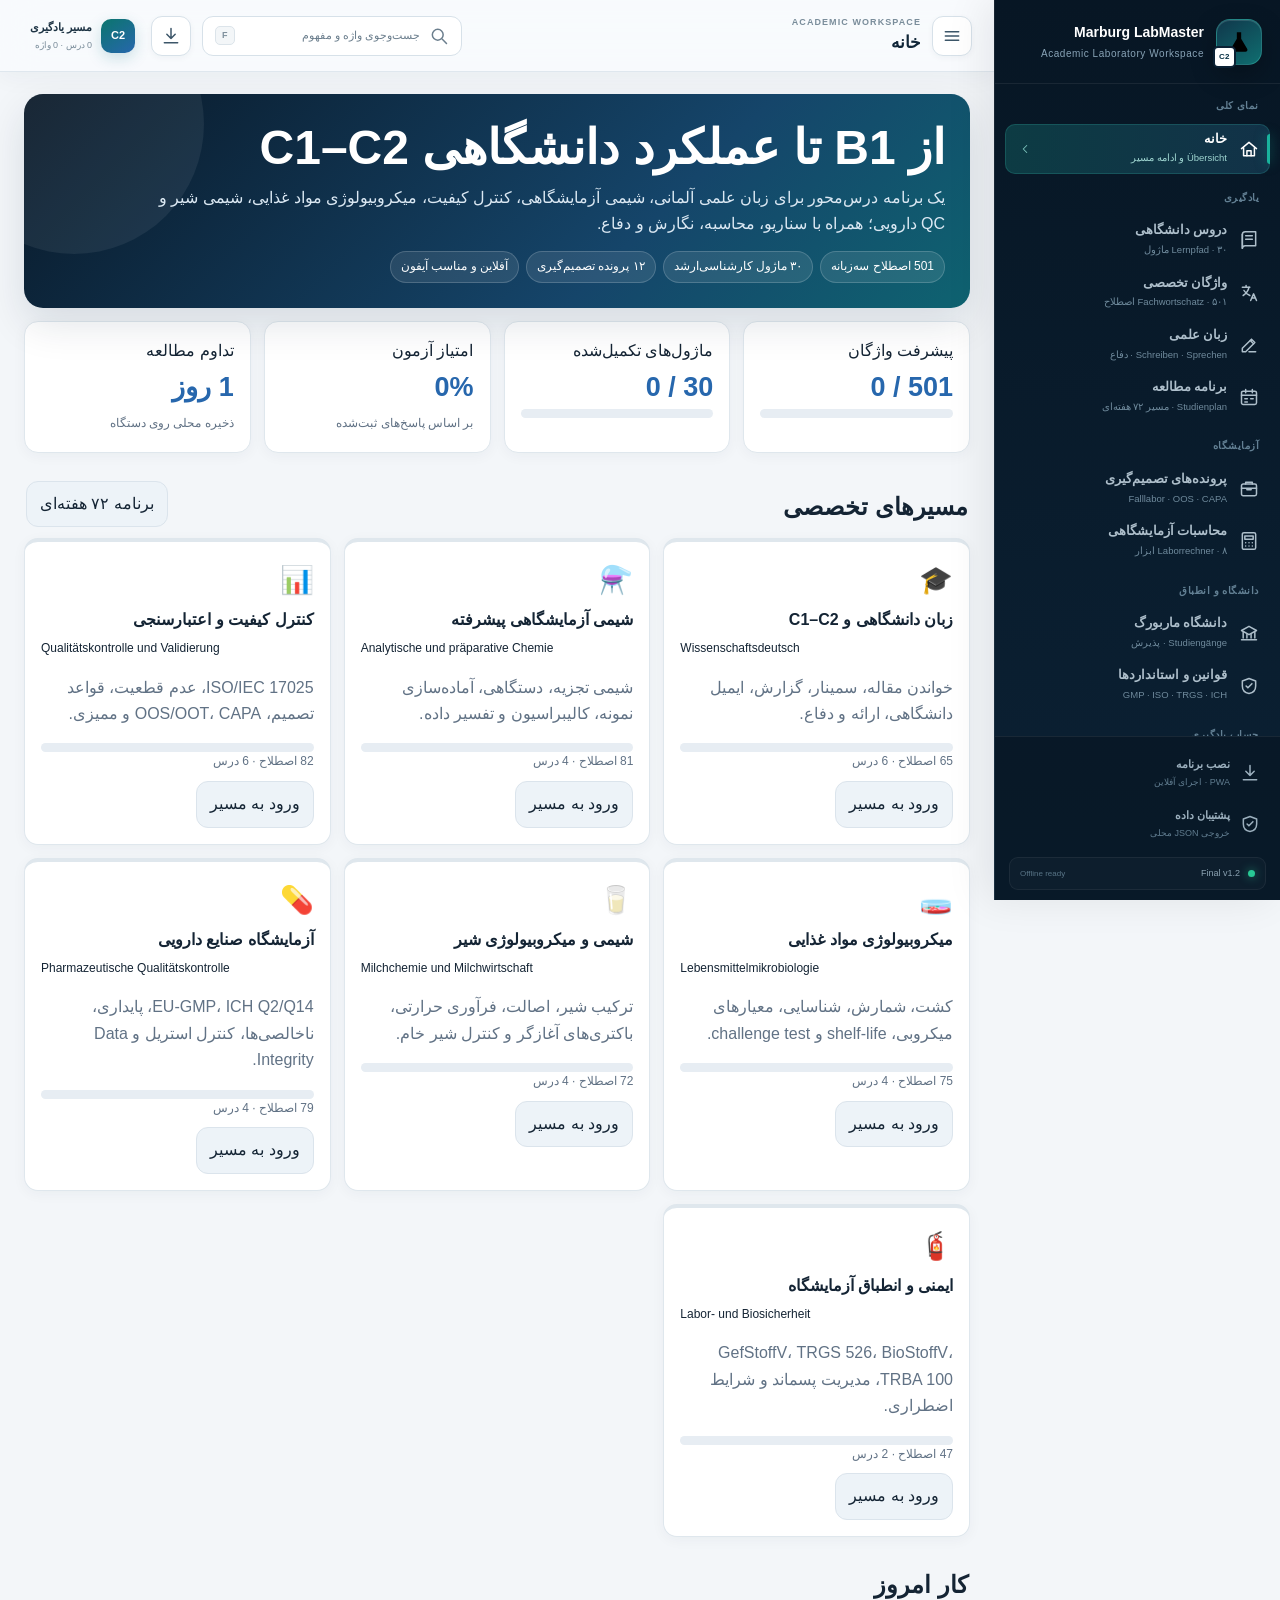
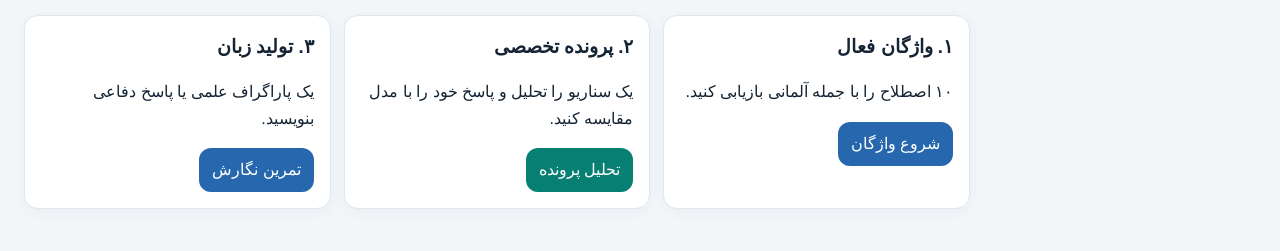
==== commit 17a3c441: "git add . git commit -m "Release Marburg LabMaster C2 final v1.2.0" git push origin main" ====
--- a/index.html
+++ b/index.html
@@ -1,15 +1,14 @@
-<<<<<<< HEAD
 <!doctype html>
 <html lang="fa" dir="rtl"><head>
 <meta charset="utf-8"><meta name="viewport" content="width=device-width,initial-scale=1,viewport-fit=cover">
 <meta name="theme-color" content="#091827"><meta name="apple-mobile-web-app-capable" content="yes">
 <meta name="apple-mobile-web-app-status-bar-style" content="black-translucent"><meta name="apple-mobile-web-app-title" content="LabMaster C2">
-<link rel="manifest" href="manifest.webmanifest"><title>Marburg LabMaster C2 Academic</title>
+<link rel="manifest" href="manifest.webmanifest"><link rel="icon" href="./icon.svg" type="image/svg+xml"><link rel="apple-touch-icon" href="./icon-192.png"><meta name="application-name" content="Marburg LabMaster C2"><style id="final-v1-2-fixes">#knownN,#moduleN,#quizScore{direction:ltr;unicode-bidi:isolate;text-align:right}.grid>*{min-width:0}.calc .row>*{min-width:0;width:100%}.calc{overflow:hidden}.nav-item:focus-visible,.dock-item:focus-visible,.sheet-item:focus-visible,.icon-button:focus-visible,.quick-search:focus-visible,.profile-chip:focus-visible,.side-utility:focus-visible{outline:3px solid rgba(25,179,157,.38);outline-offset:2px}</style><title>Marburg LabMaster C2 Academic — Final v1.2</title>
 <style>
 :root{--nav:#091827;--nav2:#102d47;--bg:#f2f5f8;--panel:#fff;--ink:#142434;--muted:#617285;--line:#dbe4ec;--a:#087f73;--b:#2767ad;--ok:#167249;--warn:#a85b00;--bad:#a62e3f;--shadow:0 14px 38px rgba(18,37,58,.09);--r:18px}
 *{box-sizing:border-box}html{scroll-behavior:smooth}body{margin:0;background:var(--bg);color:var(--ink);font-family:-apple-system,BlinkMacSystemFont,"Segoe UI",Tahoma,Arial,sans-serif;line-height:1.65;padding-bottom:88px}button,input,select,textarea{font:inherit}button{cursor:pointer}.ltr,[lang=de],[lang=en]{direction:ltr;text-align:left}.muted{color:var(--muted)}.small{font-size:12px}.hide{display:none!important}
 header{position:sticky;top:0;z-index:30;background:rgba(9,24,39,.97);color:#fff;padding:max(9px,env(safe-area-inset-top)) 14px 10px;box-shadow:0 6px 22px #0003}.head{max-width:1240px;margin:auto;display:flex;align-items:center;gap:11px}.logo{width:43px;height:43px;border-radius:14px;display:grid;place-items:center;background:linear-gradient(135deg,#13a28f,#2b6eb9);font-size:22px}.brand{min-width:0}.brand b{display:block}.brand small{display:block;color:#b6c5d4;white-space:nowrap;overflow:hidden;text-overflow:ellipsis}.actions{margin-inline-start:auto;display:flex;gap:7px}.ghost{border:1px solid #38516a;background:#132a40;color:#fff;border-radius:11px;padding:8px 10px}
-main{max-width:1240px;margin:auto;padding:17px 13px}.view{display:none}.view.active{display:block}.hero{background:linear-gradient(135deg,#091827,#15456a 65%,#078578 140%);color:#fff;border-radius:25px;padding:25px;box-shadow:var(--shadow);overflow:hidden;position:relative}.hero:after{content:"";position:absolute;width:260px;height:260px;border-radius:50%;background:#fff1;left:-80px;top:-100px}.hero h1{margin:0 0 8px;font-size:clamp(25px,5vw,48px);line-height:1.2}.hero p{max-width:790px;color:#dbe8f3;margin:0}.badges{display:flex;flex-wrap:wrap;gap:7px;margin-top:14px}.badge{background:#ffffff18;border:1px solid #ffffff2c;border-radius:999px;padding:5px 10px;font-size:12px}.grid{display:grid;gap:13px}.g4{grid-template-columns:repeat(4,1fr)}.g3{grid-template-columns:repeat(3,1fr)}.g2{grid-template-columns:repeat(2,1fr)}.card{background:var(--panel);border:1px solid var(--line);border-radius:var(--r);padding:16px;box-shadow:var(--shadow)}.card h2,.card h3{margin:0 0 8px}.metric b{display:block;font-size:27px;color:var(--b)}.section-title{display:flex;align-items:end;justify-content:space-between;gap:10px;margin:24px 2px 11px}.section-title h2{margin:0}.track{border-top:4px solid var(--a)}.track .ico{font-size:27px}.track b{display:block;margin:5px 0}.progress{height:9px;background:#e7edf3;border-radius:20px;overflow:hidden}.progress i{display:block;height:100%;background:linear-gradient(90deg,var(--a),var(--b));width:0}.btn{border:0;background:var(--b);color:#fff;border-radius:12px;padding:9px 13px}.btn.alt{background:var(--a)}.btn.light{background:#edf3f8;color:var(--ink);border:1px solid var(--line)}.btn.bad{background:var(--bad)}.toolbar{display:grid;grid-template-columns:2fr 1fr 1fr auto;gap:8px;margin-bottom:12px}.toolbar input,.toolbar select,.form input,.form select,.form textarea{width:100%;border:1px solid #cdd8e2;border-radius:12px;padding:10px;background:#fff;color:var(--ink)}.term{display:grid;grid-template-columns:1.15fr 1fr;gap:12px}.term .de{font-size:18px;font-weight:750}.chips{display:flex;gap:5px;flex-wrap:wrap}.chip{background:#edf5f3;color:#087467;border-radius:999px;padding:3px 8px;font-size:11px}.level{background:#eef3fa;color:#295a93}.term-actions{display:flex;gap:7px;margin-top:9px}.known{border-inline-start:5px solid var(--ok)}.module{position:relative}.module .num{position:absolute;left:12px;top:12px;background:#eaf2f9;color:#245c91;border-radius:9px;padding:3px 8px;font-size:11px}.module ul{margin:7px 0;padding-right:20px}.module details{border-top:1px solid var(--line);padding-top:9px}.case{border-inline-start:5px solid var(--warn)}.case ol,.case ul{padding-right:22px}.answer{background:#f0f7f5;border:1px solid #cde6df;border-radius:12px;padding:11px}.dialog{background:#f7f9fb;border-radius:13px;padding:11px}.dialog p{margin:6px 0}.calc .row{display:grid;grid-template-columns:repeat(3,1fr);gap:7px}.result{background:#eef6ff;border:1px solid #cfe0f1;border-radius:12px;padding:11px;margin-top:9px;min-height:48px}.tablewrap{overflow:auto}.table{width:100%;border-collapse:collapse;min-width:680px}.table th,.table td{border-bottom:1px solid var(--line);padding:10px;text-align:right;vertical-align:top}.table th{background:#edf3f7}.timeline{display:grid;gap:10px}.phase{display:grid;grid-template-columns:145px 1fr;gap:12px;border-inline-start:5px solid var(--b)}.notice{background:#fff7e8;border:1px solid #f0d3a2;border-radius:14px;padding:12px}.source a{color:var(--b);word-break:break-word}.tabs{display:flex;gap:7px;overflow:auto;padding-bottom:7px}.tabs button{white-space:nowrap}.quiz{max-width:760px;margin:auto}.choice{display:block;width:100%;text-align:right;margin:7px 0;border:1px solid var(--line);background:#fff;border-radius:12px;padding:10px}.choice.correct{border-color:var(--ok);background:#edf9f3}.choice.wrong{border-color:var(--bad);background:#fff0f2}.flash{min-height:260px;display:grid;place-items:center;text-align:center}.flash .de{font-size:30px;font-weight:800}.flash .back{border-top:1px solid var(--line);margin-top:14px;padding-top:12px}.bottom{position:fixed;bottom:0;left:0;right:0;z-index:40;background:#fff;border-top:1px solid var(--line);display:flex;overflow:auto;padding:6px max(7px,env(safe-area-inset-right)) max(6px,env(safe-area-inset-bottom));box-shadow:0 -5px 22px #0001}.bottom button{flex:1;min-width:74px;border:0;background:transparent;color:#536577;border-radius:11px;padding:5px 4px;font-size:10px}.bottom button span{display:block;font-size:21px;line-height:1.1}.bottom button.active{background:#eaf4f2;color:#08796e}.toast{position:fixed;z-index:100;bottom:92px;right:50%;transform:translateX(50%);background:#122436;color:#fff;border-radius:12px;padding:9px 14px;opacity:0;pointer-events:none;transition:.2s}.toast.show{opacity:1}.modal{position:fixed;inset:0;background:#0008;z-index:80;display:none;place-items:center;padding:18px}.modal.show{display:grid}.modalbox{max-width:720px;max-height:90vh;overflow:auto;background:#fff;border-radius:20px;padding:18px;width:100%}.close{float:left;border:0;background:#eef2f6;border-radius:10px;padding:6px 10px}
+main{max-width:1240px;margin:auto;padding:17px 13px}.view{display:none}.view.active{display:block}.hero{background:linear-gradient(135deg,#091827,#15456a 65%,#078578 140%);color:#fff;border-radius:25px;padding:25px;box-shadow:var(--shadow);overflow:hidden;position:relative}.hero:after{content:"";position:absolute;width:260px;height:260px;border-radius:50%;background:#fff1;left:-80px;top:-100px}.hero h1{margin:0 0 8px;font-size:clamp(25px,5vw,48px);line-height:1.2}.hero p{max-width:790px;color:#dbe8f3;margin:0}.badges{display:flex;flex-wrap:wrap;gap:7px;margin-top:14px}.badge{background:#ffffff18;border:1px solid #ffffff2c;border-radius:999px;padding:5px 10px;font-size:12px}.grid{display:grid;gap:13px}.g4{grid-template-columns:repeat(4,minmax(0,1fr))}.g3{grid-template-columns:repeat(3,minmax(0,1fr))}.g2{grid-template-columns:repeat(2,minmax(0,1fr))}.card{background:var(--panel);border:1px solid var(--line);border-radius:var(--r);padding:16px;box-shadow:var(--shadow)}.card h2,.card h3{margin:0 0 8px}.metric b{display:block;font-size:27px;color:var(--b)}.section-title{display:flex;align-items:end;justify-content:space-between;gap:10px;margin:24px 2px 11px}.section-title h2{margin:0}.track{border-top:4px solid var(--a)}.track .ico{font-size:27px}.track b{display:block;margin:5px 0}.progress{height:9px;background:#e7edf3;border-radius:20px;overflow:hidden}.progress i{display:block;height:100%;background:linear-gradient(90deg,var(--a),var(--b));width:0}.btn{border:0;background:var(--b);color:#fff;border-radius:12px;padding:9px 13px}.btn.alt{background:var(--a)}.btn.light{background:#edf3f8;color:var(--ink);border:1px solid var(--line)}.btn.bad{background:var(--bad)}.toolbar{display:grid;grid-template-columns:2fr 1fr 1fr auto;gap:8px;margin-bottom:12px}.toolbar input,.toolbar select,.form input,.form select,.form textarea{width:100%;border:1px solid #cdd8e2;border-radius:12px;padding:10px;background:#fff;color:var(--ink)}.term{display:grid;grid-template-columns:1.15fr 1fr;gap:12px}.term .de{font-size:18px;font-weight:750}.chips{display:flex;gap:5px;flex-wrap:wrap}.chip{background:#edf5f3;color:#087467;border-radius:999px;padding:3px 8px;font-size:11px}.level{background:#eef3fa;color:#295a93}.term-actions{display:flex;gap:7px;margin-top:9px}.known{border-inline-start:5px solid var(--ok)}.module{position:relative}.module .num{position:absolute;left:12px;top:12px;background:#eaf2f9;color:#245c91;border-radius:9px;padding:3px 8px;font-size:11px}.module ul{margin:7px 0;padding-right:20px}.module details{border-top:1px solid var(--line);padding-top:9px}.case{border-inline-start:5px solid var(--warn)}.case ol,.case ul{padding-right:22px}.answer{background:#f0f7f5;border:1px solid #cde6df;border-radius:12px;padding:11px}.dialog{background:#f7f9fb;border-radius:13px;padding:11px}.dialog p{margin:6px 0}.calc .row{display:grid;grid-template-columns:repeat(3,1fr);gap:7px}.result{background:#eef6ff;border:1px solid #cfe0f1;border-radius:12px;padding:11px;margin-top:9px;min-height:48px}.tablewrap{overflow:auto}.table{width:100%;border-collapse:collapse;min-width:680px}.table th,.table td{border-bottom:1px solid var(--line);padding:10px;text-align:right;vertical-align:top}.table th{background:#edf3f7}.timeline{display:grid;gap:10px}.phase{display:grid;grid-template-columns:145px 1fr;gap:12px;border-inline-start:5px solid var(--b)}.notice{background:#fff7e8;border:1px solid #f0d3a2;border-radius:14px;padding:12px}.source a{color:var(--b);word-break:break-word}.tabs{display:flex;gap:7px;overflow:auto;padding-bottom:7px}.tabs button{white-space:nowrap}.quiz{max-width:760px;margin:auto}.choice{display:block;width:100%;text-align:right;margin:7px 0;border:1px solid var(--line);background:#fff;border-radius:12px;padding:10px}.choice.correct{border-color:var(--ok);background:#edf9f3}.choice.wrong{border-color:var(--bad);background:#fff0f2}.flash{min-height:260px;display:grid;place-items:center;text-align:center}.flash .de{font-size:30px;font-weight:800}.flash .back{border-top:1px solid var(--line);margin-top:14px;padding-top:12px}.bottom{position:fixed;bottom:0;left:0;right:0;z-index:40;background:#fff;border-top:1px solid var(--line);display:flex;overflow:auto;padding:6px max(7px,env(safe-area-inset-right)) max(6px,env(safe-area-inset-bottom));box-shadow:0 -5px 22px #0001}.bottom button{flex:1;min-width:74px;border:0;background:transparent;color:#536577;border-radius:11px;padding:5px 4px;font-size:10px}.bottom button span{display:block;font-size:21px;line-height:1.1}.bottom button.active{background:#eaf4f2;color:#08796e}.toast{position:fixed;z-index:100;bottom:92px;right:50%;transform:translateX(50%);background:#122436;color:#fff;border-radius:12px;padding:9px 14px;opacity:0;pointer-events:none;transition:.2s}.toast.show{opacity:1}.modal{position:fixed;inset:0;background:#0008;z-index:80;display:none;place-items:center;padding:18px}.modal.show{display:grid}.modalbox{max-width:720px;max-height:90vh;overflow:auto;background:#fff;border-radius:20px;padding:18px;width:100%}.close{float:left;border:0;background:#eef2f6;border-radius:10px;padding:6px 10px}
 @media(max-width:850px){.g4,.g3{grid-template-columns:repeat(2,1fr)}.toolbar{grid-template-columns:1fr 1fr}.term{grid-template-columns:1fr}.phase{grid-template-columns:1fr}.hero{padding:20px}.actions .label{display:none}}
 @media(max-width:520px){.g4,.g3,.g2{grid-template-columns:1fr}.toolbar{grid-template-columns:1fr}.calc .row{grid-template-columns:1fr}.brand small{max-width:190px}.hero h1{font-size:28px}.card{padding:14px}}
 @media print{header,.bottom,.actions,.btn,.toolbar{display:none!important}body{background:#fff;padding:0}.view{display:block!important;page-break-after:always}.card{box-shadow:none;break-inside:avoid}}
@@ -83,18 +82,18 @@
   <div class="sidebar-footer">
     <button class="side-utility" id="installBtn" type="button"><svg viewBox="0 0 24 24" aria-hidden="true"><path d="M12 3v12M7 10l5 5 5-5M4 20h16"/></svg><span><b>نصب برنامه</b><small>PWA · اجرای آفلاین</small></span></button>
     <button class="side-utility" onclick="exportProgress()" type="button"><svg viewBox="0 0 24 24" aria-hidden="true"><path d="M12 3 20 6v6c0 5-3.4 8.2-8 9-4.6-.8-8-4-8-9V6z"/><path d="m8.5 12 2.2 2.2 4.8-5"/></svg><span><b>پشتیبان داده</b><small>خروجی JSON محلی</small></span></button>
-    <div class="build-chip"><i></i><span>Academic v1.1</span><small>Offline ready</small></div>
+    <div class="build-chip"><i></i><span>Final v1.2</span><small>Offline ready</small></div>
   </div>
 </aside>
 <div class="shell-overlay" id="shellOverlay" aria-hidden="true"></div>
 <div class="workspace">
   <div class="topbar">
     <div class="topbar-leading">
-      <button class="icon-button menu-trigger" id="menuBtn" type="button" aria-label="باز و بسته کردن منو"><svg viewBox="0 0 24 24" aria-hidden="true"><path d="M4 7h16M4 12h16M4 17h16"/></svg></button>
+      <button class="icon-button menu-trigger" id="menuBtn" type="button" aria-label="باز و بسته کردن منو" aria-expanded="false" aria-controls="sidebar"><svg viewBox="0 0 24 24" aria-hidden="true"><path d="M4 7h16M4 12h16M4 17h16"/></svg></button>
       <div class="route-meta"><span id="routeEyebrow">ACADEMIC WORKSPACE</span><h1 id="routeTitle">خانه</h1></div>
     </div>
     <div class="topbar-tools">
-      <button class="quick-search" type="button" onclick="go('terms')"><svg viewBox="0 0 24 24" aria-hidden="true"><circle cx="10.5" cy="10.5" r="6.5"/><path d="m16 16 5 5"/></svg><span>جست‌وجوی واژه و مفهوم</span><kbd>F</kbd></button>
+      <button class="quick-search" id="quickSearch" type="button" aria-label="جست‌وجوی واژه و مفهوم" onclick="go('terms');setTimeout(()=>document.getElementById('termSearch')?.focus(),250)"><svg viewBox="0 0 24 24" aria-hidden="true"><circle cx="10.5" cy="10.5" r="6.5"/><path d="m16 16 5 5"/></svg><span>جست‌وجوی واژه و مفهوم</span><kbd>F</kbd></button>
       <button class="icon-button desktop-tool" type="button" onclick="exportProgress()" aria-label="خروجی پشتیبان"><svg viewBox="0 0 24 24" aria-hidden="true"><path d="M12 3v12M7 10l5 5 5-5M4 20h16"/></svg></button>
       <button class="profile-chip" type="button" onclick="go('progressView')"><span class="profile-avatar">C2</span><span class="profile-copy"><b>مسیر یادگیری</b><small id="headerProgress">آماده ادامه</small></span></button>
     </div>
@@ -140,7 +139,7 @@
   <button class="dock-item" data-v="curriculum" type="button" aria-label="دروس"><svg viewBox="0 0 24 24" aria-hidden="true"><path d="M4 5.5A3.5 3.5 0 0 1 7.5 2H20v17H7.5A3.5 3.5 0 0 0 4 22z"/><path d="M4 5.5V22"/><path d="M8 7h8M8 11h8"/></svg><span class="nav-copy"><b>دروس</b><small></small></span><span class="nav-arrow"><svg viewBox="0 0 24 24" aria-hidden="true"><path d="m9 6 6 6-6 6"/></svg></span></button>
   <button class="dock-item" data-v="terms" type="button" aria-label="واژگان"><svg viewBox="0 0 24 24" aria-hidden="true"><path d="M4 5h9M8.5 3v2M6 9c1.5 2.7 3.8 4.8 7 6"/><path d="M12 5c-.8 4.3-3.3 7.7-7 10"/><path d="m14 21 3.5-8 3.5 8M15.2 18h4.6"/></svg><span class="nav-copy"><b>واژگان</b><small></small></span><span class="nav-arrow"><svg viewBox="0 0 24 24" aria-hidden="true"><path d="m9 6 6 6-6 6"/></svg></span></button>
   <button class="dock-item" data-v="cases" type="button" aria-label="پرونده"><svg viewBox="0 0 24 24" aria-hidden="true"><rect x="3" y="6" width="18" height="14" rx="2"/><path d="M8 6V4h8v2M3 11h18M9.5 11v2h5v-2"/></svg><span class="nav-copy"><b>پرونده</b><small></small></span><span class="nav-arrow"><svg viewBox="0 0 24 24" aria-hidden="true"><path d="m9 6 6 6-6 6"/></svg></span></button>
-  <button class="dock-item" id="moreBtn" type="button" aria-label="سایر بخش‌ها"><svg viewBox="0 0 24 24" aria-hidden="true"><circle cx="5" cy="12" r="1"/><circle cx="12" cy="12" r="1"/><circle cx="19" cy="12" r="1"/></svg><span class="nav-copy"><b>بیشتر</b></span></button>
+  <button class="dock-item" id="moreBtn" type="button" aria-label="سایر بخش‌ها" aria-expanded="false" aria-controls="moreSheet"><svg viewBox="0 0 24 24" aria-hidden="true"><circle cx="5" cy="12" r="1"/><circle cx="12" cy="12" r="1"/><circle cx="19" cy="12" r="1"/></svg><span class="nav-copy"><b>بیشتر</b></span></button>
 </nav>
 <div class="sheet-backdrop" id="sheetBackdrop"></div>
 <section class="more-sheet" id="moreSheet" aria-label="سایر بخش‌ها" aria-hidden="true">
@@ -181,8 +180,8 @@
  regulations:{title:'قوانین و استانداردها',eyebrow:'COMPLIANCE · GMP / ISO / ICH'},
  progressView:{title:'پیشرفت و پشتیبان',eyebrow:'FORTSCHRITT · LOCAL DATA'}
 };
-function closeNavigation(){document.body.classList.remove('nav-open')}
-function closeMore(){document.body.classList.remove('more-open');const s=$('#moreSheet');if(s)s.setAttribute('aria-hidden','true')}
+function closeNavigation(){document.body.classList.remove('nav-open');const m=$('#menuBtn');if(m)m.setAttribute('aria-expanded','false');const o=$('#shellOverlay');if(o)o.setAttribute('aria-hidden','true')}
+function closeMore(){document.body.classList.remove('more-open');const s=$('#moreSheet');if(s)s.setAttribute('aria-hidden','true');const b=$('#moreBtn');if(b)b.setAttribute('aria-expanded','false')}
 function go(id){
  if(!document.getElementById(id))return;
  $$('.view').forEach(v=>v.classList.toggle('active',v.id===id));
@@ -200,9 +199,9 @@
 function initProfessionalShell(){
  const menu=$('#menuBtn'),overlay=$('#shellOverlay'),more=$('#moreBtn'),closeMoreBtn=$('#closeMoreBtn'),sheetBackdrop=$('#sheetBackdrop');
  if(localStorage.getItem('labmaster.navCollapsed')==='1'&&innerWidth>900)document.body.classList.add('nav-collapsed');
- if(menu)menu.onclick=()=>{if(innerWidth<=900){document.body.classList.toggle('nav-open')}else{document.body.classList.toggle('nav-collapsed');localStorage.setItem('labmaster.navCollapsed',document.body.classList.contains('nav-collapsed')?'1':'0')}};
+ if(menu)menu.onclick=()=>{if(innerWidth<=900){const open=document.body.classList.toggle('nav-open');menu.setAttribute('aria-expanded',String(open));if(overlay)overlay.setAttribute('aria-hidden',String(!open))}else{const collapsed=document.body.classList.toggle('nav-collapsed');menu.setAttribute('aria-expanded',String(!collapsed));localStorage.setItem('labmaster.navCollapsed',collapsed?'1':'0')}};
  if(overlay)overlay.onclick=closeNavigation;
- if(more)more.onclick=()=>{document.body.classList.add('more-open');$('#moreSheet').setAttribute('aria-hidden','false')};
+ if(more)more.onclick=()=>{document.body.classList.add('more-open');more.setAttribute('aria-expanded','true');$('#moreSheet').setAttribute('aria-hidden','false')};
  if(closeMoreBtn)closeMoreBtn.onclick=closeMore;
  if(sheetBackdrop)sheetBackdrop.onclick=closeMore;
  addEventListener('keydown',e=>{if(e.key==='Escape'){closeNavigation();closeMore()}if((e.key==='f'||e.key==='F')&&!/input|textarea|select/i.test(document.activeElement?.tagName)){e.preventDefault();go('terms');setTimeout(()=>$('#termSearch')?.focus(),250)}});
@@ -261,7 +260,4 @@
 function renderAll(){renderTracks();renderModules();renderTerms();renderCaseTabs();renderCases();renderTemplates();renderDialogs();renderPlan();renderPrograms();renderLaws();renderProgress();updateStats()}
 function init(){touchStreak();fillSelects();$('#notes').value=state.notes||'';renderAll();newQuiz();initChecks();install();initProfessionalShell();if('serviceWorker' in navigator&&location.protocol.startsWith('http'))navigator.serviceWorker.register('./sw.js').catch(()=>{})}
 init();
-</script></body></html>
-=======
-<!doctype html><html lang="fa" dir="rtl"><head><meta charset="utf-8"><meta name="viewport" content="width=device-width,initial-scale=1,viewport-fit=cover"><meta name="theme-color" content="#071624"><meta name="apple-mobile-web-app-capable" content="yes"><meta name="apple-mobile-web-app-status-bar-style" content="black-translucent"><meta name="apple-mobile-web-app-title" content="LabMaster C2"><link rel="manifest" href="./manifest.webmanifest"><link rel="icon" href="./icon.svg" type="image/svg+xml"><link rel="apple-touch-icon" href="./icon.svg"><title>Marburg LabMaster C2 Academic</title><style>html,body{height:100%;margin:0}body{display:grid;place-items:center;background:#071624;color:#fff;font-family:-apple-system,BlinkMacSystemFont,"Segoe UI",Tahoma,sans-serif}main{width:min(88vw,480px);text-align:center}.logo{width:82px;height:82px;margin:auto;border-radius:22px;display:grid;place-items:center;background:linear-gradient(135deg,#13a28f,#2b6eb9);font-size:34px;font-weight:850;box-shadow:0 18px 50px #0006}h1{font-size:22px;margin:18px 0 7px}p{color:#afc3d2}.version{font-size:10px;letter-spacing:.12em;color:#7190a5;margin-top:4px}.bar{height:7px;background:#ffffff17;border-radius:99px;overflow:hidden;margin-top:22px}.bar i{display:block;height:100%;width:35%;background:#20bfa7;border-radius:inherit;animation:load 1.1s infinite ease-in-out}@keyframes load{0%{transform:translateX(210%)}100%{transform:translateX(-310%)}}#error{display:none;background:#fff;color:#7d1725;padding:16px;border-radius:14px;text-align:right}</style></head><body><main id="loading"><div class="logo">C2</div><h1>Marburg LabMaster C2</h1><p>در حال بارگذاری محیط دانشگاهی آزمایشگاه…</p><div class="version">PROFESSIONAL NAVIGATION · v1.1</div><div class="bar"><i></i></div></main><main id="error"></main><script>const PARTS=["./payload/app.001.b64", "./payload/app.002.b64", "./payload/app.003.b64", "./payload/app.004.b64", "./payload/app.005.b64", "./payload/app.006.b64", "./payload/app.007.b64", "./payload/app.008.b64", "./payload/app.009.b64", "./payload/app.010.b64", "./payload/app.011.b64", "./payload/app.012.b64", "./payload/app.013.b64", "./payload/app.014.b64"];(async()=>{try{if('serviceWorker'in navigator&&location.protocol.startsWith('http'))navigator.serviceWorker.register('./sw.js').catch(()=>{});const rs=await Promise.all(PARTS.map(p=>fetch(p,{cache:'force-cache'})));if(rs.some(r=>!r.ok))throw new Error('یکی از اجزای برنامه دریافت نشد.');const b64=(await Promise.all(rs.map(r=>r.text()))).join('');const raw=atob(b64),bytes=new Uint8Array(raw.length);for(let i=0;i<raw.length;i++)bytes[i]=raw.charCodeAt(i);if(typeof DecompressionStream==='undefined')throw new Error('مرورگر برای بازکردن بسته برنامه باید به‌روز شود.');const stream=new Blob([bytes]).stream().pipeThrough(new DecompressionStream('gzip'));let html=await new Response(stream).text();html=html.replace('</head>','<link rel="stylesheet" href="./professional-shell-v1.1.css?v=1.1"></head>').replace('</body>','<script src="./professional-shell-v1.1.js?v=1.1"><\/script></body>');document.open();document.write(html);document.close();}catch(err){document.getElementById('loading').style.display='none';const box=document.getElementById('error');box.style.display='block';box.innerHTML='<b>بارگذاری برنامه کامل نشد.</b><br><br>'+String(err.message||err)+'<br><br>صفحه را با اتصال اینترنت یک‌بار تازه‌سازی کنید.';}})();</script></body></html>
->>>>>>> f9347cb7174db18e32dc887be9f14db78fdbc7a9
+</script></body></html>
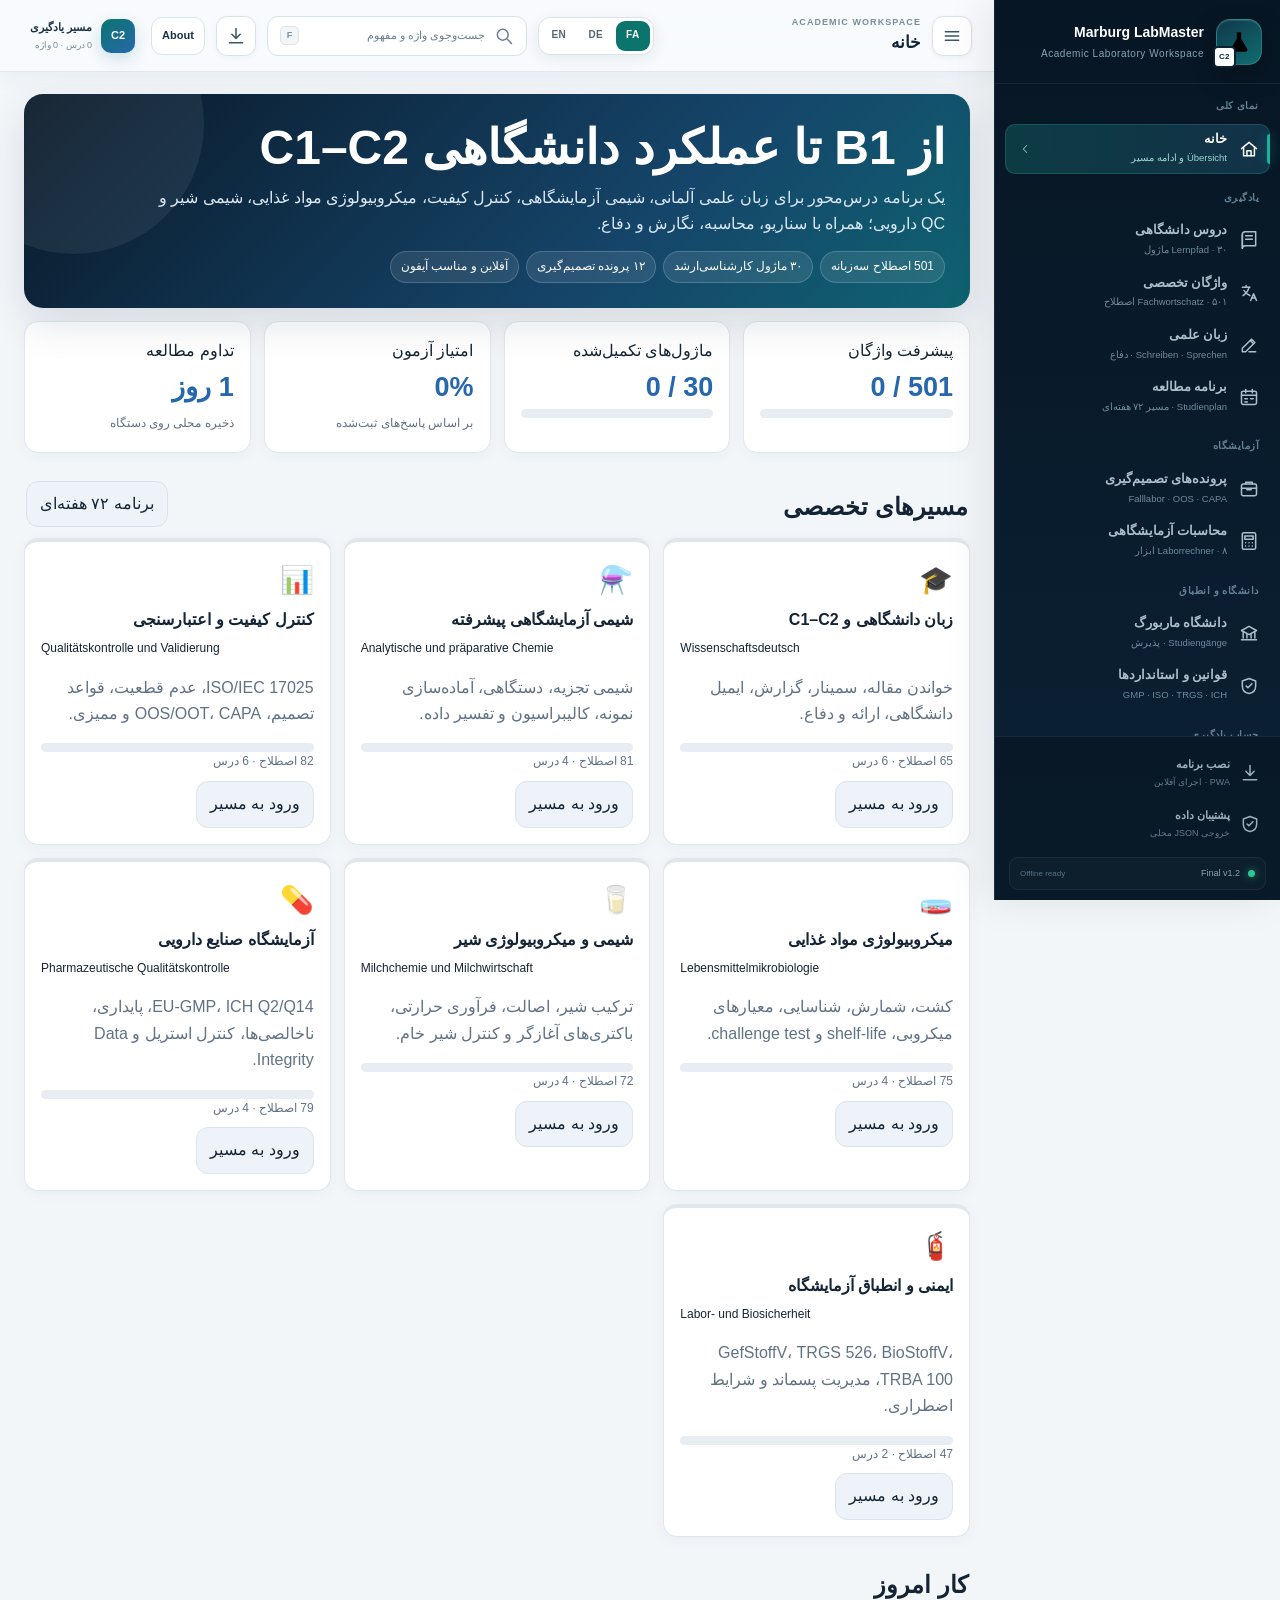
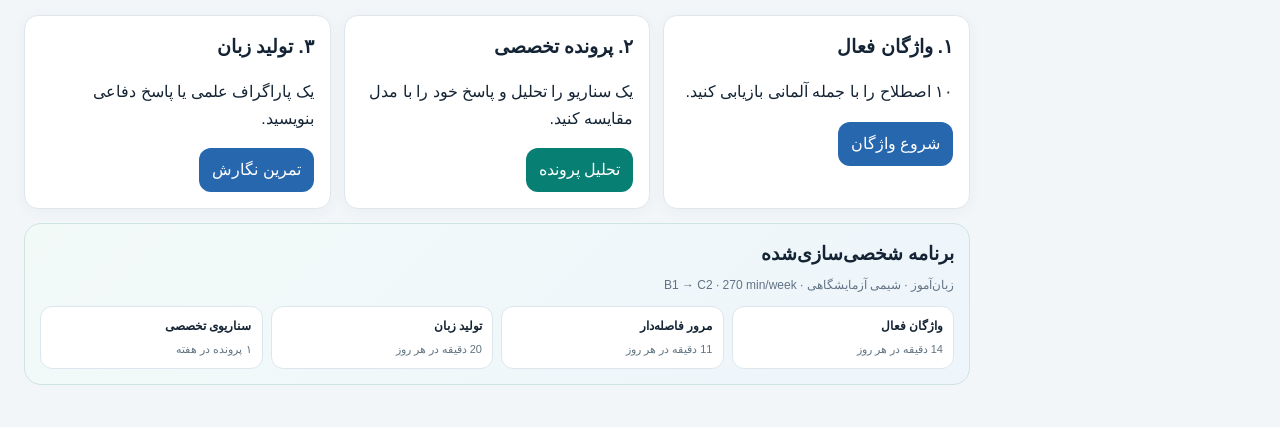
==== commit 841ab82d: "release: prepare Marburg LabMaster C2 Academic 2.0 RC1" ====
--- a/index.html
+++ b/index.html
@@ -1,263 +1 @@
-<!doctype html>
-<html lang="fa" dir="rtl"><head>
-<meta charset="utf-8"><meta name="viewport" content="width=device-width,initial-scale=1,viewport-fit=cover">
-<meta name="theme-color" content="#091827"><meta name="apple-mobile-web-app-capable" content="yes">
-<meta name="apple-mobile-web-app-status-bar-style" content="black-translucent"><meta name="apple-mobile-web-app-title" content="LabMaster C2">
-<link rel="manifest" href="manifest.webmanifest"><link rel="icon" href="./icon.svg" type="image/svg+xml"><link rel="apple-touch-icon" href="./icon-192.png"><meta name="application-name" content="Marburg LabMaster C2"><style id="final-v1-2-fixes">#knownN,#moduleN,#quizScore{direction:ltr;unicode-bidi:isolate;text-align:right}.grid>*{min-width:0}.calc .row>*{min-width:0;width:100%}.calc{overflow:hidden}.nav-item:focus-visible,.dock-item:focus-visible,.sheet-item:focus-visible,.icon-button:focus-visible,.quick-search:focus-visible,.profile-chip:focus-visible,.side-utility:focus-visible{outline:3px solid rgba(25,179,157,.38);outline-offset:2px}</style><title>Marburg LabMaster C2 Academic — Final v1.2</title>
-<style>
-:root{--nav:#091827;--nav2:#102d47;--bg:#f2f5f8;--panel:#fff;--ink:#142434;--muted:#617285;--line:#dbe4ec;--a:#087f73;--b:#2767ad;--ok:#167249;--warn:#a85b00;--bad:#a62e3f;--shadow:0 14px 38px rgba(18,37,58,.09);--r:18px}
-*{box-sizing:border-box}html{scroll-behavior:smooth}body{margin:0;background:var(--bg);color:var(--ink);font-family:-apple-system,BlinkMacSystemFont,"Segoe UI",Tahoma,Arial,sans-serif;line-height:1.65;padding-bottom:88px}button,input,select,textarea{font:inherit}button{cursor:pointer}.ltr,[lang=de],[lang=en]{direction:ltr;text-align:left}.muted{color:var(--muted)}.small{font-size:12px}.hide{display:none!important}
-header{position:sticky;top:0;z-index:30;background:rgba(9,24,39,.97);color:#fff;padding:max(9px,env(safe-area-inset-top)) 14px 10px;box-shadow:0 6px 22px #0003}.head{max-width:1240px;margin:auto;display:flex;align-items:center;gap:11px}.logo{width:43px;height:43px;border-radius:14px;display:grid;place-items:center;background:linear-gradient(135deg,#13a28f,#2b6eb9);font-size:22px}.brand{min-width:0}.brand b{display:block}.brand small{display:block;color:#b6c5d4;white-space:nowrap;overflow:hidden;text-overflow:ellipsis}.actions{margin-inline-start:auto;display:flex;gap:7px}.ghost{border:1px solid #38516a;background:#132a40;color:#fff;border-radius:11px;padding:8px 10px}
-main{max-width:1240px;margin:auto;padding:17px 13px}.view{display:none}.view.active{display:block}.hero{background:linear-gradient(135deg,#091827,#15456a 65%,#078578 140%);color:#fff;border-radius:25px;padding:25px;box-shadow:var(--shadow);overflow:hidden;position:relative}.hero:after{content:"";position:absolute;width:260px;height:260px;border-radius:50%;background:#fff1;left:-80px;top:-100px}.hero h1{margin:0 0 8px;font-size:clamp(25px,5vw,48px);line-height:1.2}.hero p{max-width:790px;color:#dbe8f3;margin:0}.badges{display:flex;flex-wrap:wrap;gap:7px;margin-top:14px}.badge{background:#ffffff18;border:1px solid #ffffff2c;border-radius:999px;padding:5px 10px;font-size:12px}.grid{display:grid;gap:13px}.g4{grid-template-columns:repeat(4,minmax(0,1fr))}.g3{grid-template-columns:repeat(3,minmax(0,1fr))}.g2{grid-template-columns:repeat(2,minmax(0,1fr))}.card{background:var(--panel);border:1px solid var(--line);border-radius:var(--r);padding:16px;box-shadow:var(--shadow)}.card h2,.card h3{margin:0 0 8px}.metric b{display:block;font-size:27px;color:var(--b)}.section-title{display:flex;align-items:end;justify-content:space-between;gap:10px;margin:24px 2px 11px}.section-title h2{margin:0}.track{border-top:4px solid var(--a)}.track .ico{font-size:27px}.track b{display:block;margin:5px 0}.progress{height:9px;background:#e7edf3;border-radius:20px;overflow:hidden}.progress i{display:block;height:100%;background:linear-gradient(90deg,var(--a),var(--b));width:0}.btn{border:0;background:var(--b);color:#fff;border-radius:12px;padding:9px 13px}.btn.alt{background:var(--a)}.btn.light{background:#edf3f8;color:var(--ink);border:1px solid var(--line)}.btn.bad{background:var(--bad)}.toolbar{display:grid;grid-template-columns:2fr 1fr 1fr auto;gap:8px;margin-bottom:12px}.toolbar input,.toolbar select,.form input,.form select,.form textarea{width:100%;border:1px solid #cdd8e2;border-radius:12px;padding:10px;background:#fff;color:var(--ink)}.term{display:grid;grid-template-columns:1.15fr 1fr;gap:12px}.term .de{font-size:18px;font-weight:750}.chips{display:flex;gap:5px;flex-wrap:wrap}.chip{background:#edf5f3;color:#087467;border-radius:999px;padding:3px 8px;font-size:11px}.level{background:#eef3fa;color:#295a93}.term-actions{display:flex;gap:7px;margin-top:9px}.known{border-inline-start:5px solid var(--ok)}.module{position:relative}.module .num{position:absolute;left:12px;top:12px;background:#eaf2f9;color:#245c91;border-radius:9px;padding:3px 8px;font-size:11px}.module ul{margin:7px 0;padding-right:20px}.module details{border-top:1px solid var(--line);padding-top:9px}.case{border-inline-start:5px solid var(--warn)}.case ol,.case ul{padding-right:22px}.answer{background:#f0f7f5;border:1px solid #cde6df;border-radius:12px;padding:11px}.dialog{background:#f7f9fb;border-radius:13px;padding:11px}.dialog p{margin:6px 0}.calc .row{display:grid;grid-template-columns:repeat(3,1fr);gap:7px}.result{background:#eef6ff;border:1px solid #cfe0f1;border-radius:12px;padding:11px;margin-top:9px;min-height:48px}.tablewrap{overflow:auto}.table{width:100%;border-collapse:collapse;min-width:680px}.table th,.table td{border-bottom:1px solid var(--line);padding:10px;text-align:right;vertical-align:top}.table th{background:#edf3f7}.timeline{display:grid;gap:10px}.phase{display:grid;grid-template-columns:145px 1fr;gap:12px;border-inline-start:5px solid var(--b)}.notice{background:#fff7e8;border:1px solid #f0d3a2;border-radius:14px;padding:12px}.source a{color:var(--b);word-break:break-word}.tabs{display:flex;gap:7px;overflow:auto;padding-bottom:7px}.tabs button{white-space:nowrap}.quiz{max-width:760px;margin:auto}.choice{display:block;width:100%;text-align:right;margin:7px 0;border:1px solid var(--line);background:#fff;border-radius:12px;padding:10px}.choice.correct{border-color:var(--ok);background:#edf9f3}.choice.wrong{border-color:var(--bad);background:#fff0f2}.flash{min-height:260px;display:grid;place-items:center;text-align:center}.flash .de{font-size:30px;font-weight:800}.flash .back{border-top:1px solid var(--line);margin-top:14px;padding-top:12px}.bottom{position:fixed;bottom:0;left:0;right:0;z-index:40;background:#fff;border-top:1px solid var(--line);display:flex;overflow:auto;padding:6px max(7px,env(safe-area-inset-right)) max(6px,env(safe-area-inset-bottom));box-shadow:0 -5px 22px #0001}.bottom button{flex:1;min-width:74px;border:0;background:transparent;color:#536577;border-radius:11px;padding:5px 4px;font-size:10px}.bottom button span{display:block;font-size:21px;line-height:1.1}.bottom button.active{background:#eaf4f2;color:#08796e}.toast{position:fixed;z-index:100;bottom:92px;right:50%;transform:translateX(50%);background:#122436;color:#fff;border-radius:12px;padding:9px 14px;opacity:0;pointer-events:none;transition:.2s}.toast.show{opacity:1}.modal{position:fixed;inset:0;background:#0008;z-index:80;display:none;place-items:center;padding:18px}.modal.show{display:grid}.modalbox{max-width:720px;max-height:90vh;overflow:auto;background:#fff;border-radius:20px;padding:18px;width:100%}.close{float:left;border:0;background:#eef2f6;border-radius:10px;padding:6px 10px}
-@media(max-width:850px){.g4,.g3{grid-template-columns:repeat(2,1fr)}.toolbar{grid-template-columns:1fr 1fr}.term{grid-template-columns:1fr}.phase{grid-template-columns:1fr}.hero{padding:20px}.actions .label{display:none}}
-@media(max-width:520px){.g4,.g3,.g2{grid-template-columns:1fr}.toolbar{grid-template-columns:1fr}.calc .row{grid-template-columns:1fr}.brand small{max-width:190px}.hero h1{font-size:28px}.card{padding:14px}}
-@media print{header,.bottom,.actions,.btn,.toolbar{display:none!important}body{background:#fff;padding:0}.view{display:block!important;page-break-after:always}.card{box-shadow:none;break-inside:avoid}}
-
-/* ===== Professional Navigation Shell v1.1 ===== */
-:root{--shell-nav:#071624;--shell-nav-2:#0b2134;--shell-accent:#19b39d;--shell-accent-2:#2c77ba;--shell-top:72px;--shell-side:286px;--shell-side-collapsed:88px}
-body{padding-bottom:0;overflow-x:hidden;background:#f3f6f9}
-button svg{width:20px;height:20px;fill:none;stroke:currentColor;stroke-width:1.8;stroke-linecap:round;stroke-linejoin:round;flex:0 0 auto}
-.app-shell{min-height:100vh;display:grid;grid-template-columns:var(--shell-side) minmax(0,1fr);direction:rtl;transition:grid-template-columns .24s ease}
-.sidebar{position:sticky;top:0;height:100vh;background:linear-gradient(180deg,var(--shell-nav),var(--shell-nav-2));color:#dbe7f0;display:flex;flex-direction:column;z-index:60;border-left:1px solid #ffffff12;box-shadow:-10px 0 38px #06111e14;overflow:hidden}
-.sidebar-brand{height:84px;padding:17px 18px;display:flex;align-items:center;gap:12px;border-bottom:1px solid #ffffff12;flex:0 0 auto}
-.brand-mark{width:46px;height:46px;display:grid;place-items:center;position:relative;border:1px solid #53d6c550;background:linear-gradient(145deg,#10374b,#0f6e70);border-radius:14px;box-shadow:inset 0 1px #ffffff22,0 10px 26px #0004;color:#fff}
-.brand-mark svg{width:26px;height:26px}.brand-mark span{position:absolute;left:-4px;bottom:-4px;background:#fff;color:#073044;font-size:8px;font-weight:900;padding:2px 4px;border-radius:5px;border:2px solid #0b2134;letter-spacing:.04em}
-.sidebar-brand-copy{min-width:0}.sidebar-brand-copy b{display:block;color:#fff;font-size:14px;white-space:nowrap}.sidebar-brand-copy small{display:block;color:#88a3b6;font-size:10px;letter-spacing:.055em;white-space:nowrap;margin-top:2px}
-.sidebar-scroll{padding:14px 10px 18px;overflow:auto;overscroll-behavior:contain;scrollbar-width:thin;scrollbar-color:#29465a transparent;flex:1}
-.nav-group{margin-bottom:16px}.nav-group-last{margin-bottom:2px}.nav-label{font-size:10px;font-weight:750;color:#638094;padding:0 11px 7px;letter-spacing:.05em}
-.nav-item{position:relative;width:100%;min-height:49px;border:0;background:transparent;color:#aebfcb;display:grid;grid-template-columns:22px minmax(0,1fr) 16px;align-items:center;gap:10px;text-align:right;padding:8px 11px;border-radius:10px;margin:2px 0;transition:background .18s,color .18s,transform .18s}
-.nav-item:hover{background:#ffffff0b;color:#eef7fb}.nav-item:active{transform:scale(.985)}.nav-item>svg{width:20px;height:20px}.nav-copy{min-width:0}.nav-copy b{display:block;font-size:12.5px;font-weight:690;line-height:1.25;white-space:nowrap}.nav-copy small{display:block;font-size:9.5px;color:#6f8a9c;white-space:nowrap;overflow:hidden;text-overflow:ellipsis;margin-top:3px}.nav-arrow{display:flex;color:#527083;opacity:0;transition:.18s}.nav-arrow svg{width:14px;height:14px;transform:rotate(180deg)}
-.nav-item:hover .nav-arrow{opacity:1}.nav-item.active{background:linear-gradient(90deg,#0f4d52aa,#123248);color:#fff;box-shadow:inset 0 0 0 1px #3ed3bd2e}.nav-item.active:before{content:"";position:absolute;right:0;top:10px;bottom:10px;width:3px;border-radius:3px 0 0 3px;background:var(--shell-accent);box-shadow:0 0 12px #19b39d88}.nav-item.active .nav-copy small{color:#9ed5d0}.nav-item.active .nav-arrow{opacity:.85;color:#8fd9cf}
-.sidebar-footer{padding:10px;border-top:1px solid #ffffff12;background:#06131f88}.side-utility{width:100%;border:0;background:transparent;color:#9cb0be;display:flex;align-items:center;gap:10px;text-align:right;padding:8px 10px;border-radius:9px}.side-utility:hover{background:#ffffff0a;color:#fff}.side-utility span{min-width:0}.side-utility b{display:block;font-size:11px}.side-utility small{display:block;color:#607c8f;font-size:9px;margin-top:2px}.build-chip{margin:8px 4px 0;padding:8px 10px;border:1px solid #ffffff0f;background:#ffffff06;border-radius:9px;display:grid;grid-template-columns:8px 1fr auto;align-items:center;gap:7px;color:#8ba2b2;font-size:9px}.build-chip i{width:7px;height:7px;border-radius:50%;background:#28c995;box-shadow:0 0 10px #28c995aa}.build-chip small{font-size:8px;color:#587486}
-.workspace{min-width:0;direction:rtl}.topbar{height:var(--shell-top);position:sticky;top:0;z-index:45;background:rgba(249,251,253,.9);backdrop-filter:saturate(160%) blur(18px);border-bottom:1px solid #dfe7ee;display:flex;align-items:center;justify-content:space-between;padding:0 22px;box-shadow:0 6px 22px rgba(26,50,72,.045)}
-.topbar-leading,.topbar-tools{display:flex;align-items:center;gap:11px}.icon-button{width:40px;height:40px;border:1px solid #d7e1e9;background:#fff;color:#3c5669;border-radius:11px;display:grid;place-items:center;padding:0;box-shadow:0 2px 6px #17334d0b}.icon-button:hover{border-color:#aac0cf;color:#0a776e;background:#f8fbfc}.route-meta{min-width:0}.route-meta span{display:block;font-size:9px;font-weight:800;color:#7a8d9b;letter-spacing:.12em;line-height:1}.route-meta h1{font-size:17px;line-height:1.25;margin:5px 0 0;color:#102638;white-space:nowrap}
-.quick-search{width:260px;height:40px;border:1px solid #d7e1e9;background:#fff;color:#6b7e8d;border-radius:11px;padding:0 12px;display:flex;align-items:center;gap:9px;text-align:right}.quick-search span{flex:1;font-size:11px}.quick-search kbd{font:700 9px/1 -apple-system,BlinkMacSystemFont,"Segoe UI",sans-serif;color:#7f909d;border:1px solid #dce4ea;background:#f3f6f8;border-radius:5px;padding:4px 6px}.quick-search:hover{border-color:#9eb8c9;color:#24475d}
-.profile-chip{height:44px;border:0;background:transparent;display:flex;align-items:center;gap:9px;text-align:right;padding:3px 5px 3px 8px;border-radius:12px}.profile-chip:hover{background:#eaf0f4}.profile-avatar{width:34px;height:34px;border-radius:10px;background:linear-gradient(145deg,#0b756d,#2767ad);color:#fff;display:grid;place-items:center;font-weight:850;font-size:11px;box-shadow:0 5px 15px #0e678433}.profile-copy b,.profile-copy small{display:block;white-space:nowrap}.profile-copy b{font-size:11px;color:#1d3344}.profile-copy small{font-size:9px;color:#7a8d9b;margin-top:2px}
-.workspace>main{max-width:1380px;margin:0 auto;padding:22px 24px 42px}.view{animation:route-in .22s ease}.view.active{display:block}@keyframes route-in{from{opacity:.2;transform:translateY(4px)}to{opacity:1;transform:none}}
-.hero{border-radius:19px;box-shadow:0 16px 40px rgba(10,37,58,.12)}.card{border-radius:14px;box-shadow:0 3px 14px rgba(18,37,58,.045);border-color:#dfe7ed}.section-title{margin-top:28px}.metric b{font-variant-numeric:tabular-nums}
-.shell-overlay{display:none}.mobile-dock,.more-sheet,.sheet-backdrop{display:none}
-body.nav-collapsed .app-shell{grid-template-columns:var(--shell-side-collapsed) minmax(0,1fr)}
-body.nav-collapsed .sidebar-brand{padding-inline:20px;justify-content:center}.nav-collapsed .sidebar-brand-copy,.nav-collapsed .nav-label,.nav-collapsed .nav-copy,.nav-collapsed .nav-arrow,.nav-collapsed .side-utility span,.nav-collapsed .build-chip span,.nav-collapsed .build-chip small{display:none}.nav-collapsed .nav-item{grid-template-columns:1fr;justify-items:center;padding:11px 0}.nav-collapsed .nav-item:before{right:4px}.nav-collapsed .side-utility{justify-content:center;padding:10px}.nav-collapsed .build-chip{display:flex;justify-content:center;padding:8px}.nav-collapsed .sidebar-scroll{padding-inline:12px}
-.toast{bottom:24px}
-@media(max-width:1100px){.quick-search{width:205px}.profile-copy{display:none}.workspace>main{padding-inline:18px}}
-@media(max-width:900px){
- body{padding-bottom:76px}.app-shell{display:block}.sidebar{position:fixed;right:0;top:0;width:min(86vw,318px);height:100dvh;transform:translateX(105%);transition:transform .24s cubic-bezier(.2,.75,.2,1);box-shadow:-24px 0 70px #020b1499;z-index:90}.nav-open .sidebar{transform:translateX(0)}.nav-collapsed .sidebar-brand-copy,.nav-collapsed .nav-label,.nav-collapsed .nav-copy,.nav-collapsed .nav-arrow,.nav-collapsed .side-utility span,.nav-collapsed .build-chip span,.nav-collapsed .build-chip small{display:block}.nav-collapsed .nav-item{grid-template-columns:22px minmax(0,1fr) 16px;justify-items:stretch;padding:8px 11px}.nav-collapsed .side-utility{justify-content:flex-start}.nav-collapsed .build-chip{display:grid}.shell-overlay{display:block;position:fixed;inset:0;background:#020b14a8;backdrop-filter:blur(2px);z-index:85;opacity:0;visibility:hidden;transition:.22s}.nav-open .shell-overlay{opacity:1;visibility:visible}.topbar{height:64px;padding:0 12px}.desktop-tool,.quick-search,.profile-copy{display:none}.topbar-tools{gap:5px}.profile-chip{padding:2px}.route-meta h1{font-size:15px}.workspace>main{padding:14px 12px 28px}.mobile-dock{position:fixed;display:grid;grid-template-columns:repeat(5,1fr);left:8px;right:8px;bottom:max(7px,env(safe-area-inset-bottom));z-index:70;height:62px;padding:5px;background:rgba(250,252,253,.94);backdrop-filter:blur(18px) saturate(160%);border:1px solid #d7e2e9;border-radius:17px;box-shadow:0 13px 42px #0b213436;direction:rtl}.dock-item{border:0;background:transparent;color:#6c7f8e;border-radius:12px;display:flex;flex-direction:column;align-items:center;justify-content:center;gap:3px;padding:4px;min-width:0}.dock-item svg{width:20px;height:20px}.dock-item .nav-copy b{font-size:9px}.dock-item .nav-copy small,.dock-item .nav-arrow{display:none}.dock-item.active{background:#e8f4f2;color:#08776e}.dock-item.active svg{stroke-width:2.2}.sheet-backdrop{display:block;position:fixed;inset:0;z-index:74;background:#03111d8c;backdrop-filter:blur(2px);opacity:0;visibility:hidden;transition:.22s}.more-sheet{display:block;position:fixed;z-index:75;left:8px;right:8px;bottom:max(7px,env(safe-area-inset-bottom));background:#fff;border:1px solid #dbe4eb;border-radius:23px;padding:8px 14px 18px;box-shadow:0 28px 80px #06152270;transform:translateY(calc(100% + 30px));transition:transform .28s cubic-bezier(.2,.75,.2,1);max-height:78dvh;overflow:auto}.more-open .sheet-backdrop{opacity:1;visibility:visible}.more-open .more-sheet{transform:translateY(0)}.more-open .mobile-dock{opacity:0;pointer-events:none}.sheet-handle{width:42px;height:4px;border-radius:8px;background:#d5dfe6;margin:1px auto 10px}.sheet-head{display:flex;align-items:center;justify-content:space-between;margin-bottom:12px}.sheet-head span{font-size:8px;letter-spacing:.15em;color:#8394a1;font-weight:800}.sheet-head h2{font-size:17px;margin:3px 0 0}.sheet-grid{display:grid;grid-template-columns:repeat(2,1fr);gap:8px}.sheet-item{border:1px solid #dfe7ed;background:#f9fbfc;color:#1e3546;border-radius:13px;min-height:82px;padding:12px;display:grid;grid-template-columns:23px minmax(0,1fr);align-items:start;gap:9px;text-align:right}.sheet-item>svg{color:#087c72}.sheet-item .nav-copy b{font-size:11px}.sheet-item .nav-copy small{font-size:9px;color:#748793;white-space:normal;line-height:1.5}.sheet-item .nav-arrow{display:none}.sheet-item.active{border-color:#55b5aa;background:#edf8f6}.toast{bottom:83px}.hero{border-radius:16px}.card{border-radius:13px}
-}
-@media(max-width:520px){.sidebar{width:min(90vw,310px)}.topbar{padding-inline:9px}.route-meta span{font-size:7px}.workspace>main{padding:11px 9px 24px}.sheet-grid{grid-template-columns:1fr 1fr}.hero{padding:19px}.hero h1{font-size:26px}.section-title{align-items:flex-start}.section-title h2{font-size:19px}}
-@media print{.sidebar,.topbar,.mobile-dock,.more-sheet,.sheet-backdrop,.shell-overlay{display:none!important}.app-shell{display:block}.workspace>main{max-width:none;padding:0}}
-
-</style></head><body>
-<div class="app-shell">
-<aside class="sidebar" id="sidebar" aria-label="منوی اصلی">
-  <div class="sidebar-brand">
-    <div class="brand-mark"><svg viewBox="0 0 24 24" aria-hidden="true"><path d="M9 3h6M10 3v6l-5.5 9.2A1.8 1.8 0 0 0 6 21h12a1.8 1.8 0 0 0 1.5-2.8L14 9V3"/><path d="M7.5 16h9"/></svg><span>C2</span></div>
-    <div class="sidebar-brand-copy"><b>Marburg LabMaster</b><small>Academic Laboratory Workspace</small></div>
-  </div>
-  <div class="sidebar-scroll">
-<div class="nav-group">
-  <div class="nav-label">نمای کلی</div>
-  <button class="nav-item active" data-v="dashboard" type="button" aria-label="خانه"><svg viewBox="0 0 24 24" aria-hidden="true"><path d="M3 11.5 12 4l9 7.5"/><path d="M5.5 10.5V20h13v-9.5"/><path d="M9.5 20v-6h5v6"/></svg><span class="nav-copy"><b>خانه</b><small>Übersicht و ادامه مسیر</small></span><span class="nav-arrow"><svg viewBox="0 0 24 24" aria-hidden="true"><path d="m9 6 6 6-6 6"/></svg></span></button>
-</div>
-<div class="nav-group">
-  <div class="nav-label">یادگیری</div>
-  <button class="nav-item" data-v="curriculum" type="button" aria-label="دروس دانشگاهی"><svg viewBox="0 0 24 24" aria-hidden="true"><path d="M4 5.5A3.5 3.5 0 0 1 7.5 2H20v17H7.5A3.5 3.5 0 0 0 4 22z"/><path d="M4 5.5V22"/><path d="M8 7h8M8 11h8"/></svg><span class="nav-copy"><b>دروس دانشگاهی</b><small>Lernpfad · ۳۰ ماژول</small></span><span class="nav-arrow"><svg viewBox="0 0 24 24" aria-hidden="true"><path d="m9 6 6 6-6 6"/></svg></span></button>
-  <button class="nav-item" data-v="terms" type="button" aria-label="واژگان تخصصی"><svg viewBox="0 0 24 24" aria-hidden="true"><path d="M4 5h9M8.5 3v2M6 9c1.5 2.7 3.8 4.8 7 6"/><path d="M12 5c-.8 4.3-3.3 7.7-7 10"/><path d="m14 21 3.5-8 3.5 8M15.2 18h4.6"/></svg><span class="nav-copy"><b>واژگان تخصصی</b><small>Fachwortschatz · ۵۰۱ اصطلاح</small></span><span class="nav-arrow"><svg viewBox="0 0 24 24" aria-hidden="true"><path d="m9 6 6 6-6 6"/></svg></span></button>
-  <button class="nav-item" data-v="communication" type="button" aria-label="زبان علمی"><svg viewBox="0 0 24 24" aria-hidden="true"><path d="M4 20h4l11-11-4-4L4 16z"/><path d="m13.5 6.5 4 4M12 20h8"/></svg><span class="nav-copy"><b>زبان علمی</b><small>Schreiben · Sprechen · دفاع</small></span><span class="nav-arrow"><svg viewBox="0 0 24 24" aria-hidden="true"><path d="m9 6 6 6-6 6"/></svg></span></button>
-  <button class="nav-item" data-v="plan" type="button" aria-label="برنامه مطالعه"><svg viewBox="0 0 24 24" aria-hidden="true"><rect x="3" y="5" width="18" height="16" rx="2"/><path d="M8 3v4M16 3v4M3 10h18M7 14h3M14 14h3M7 18h3"/></svg><span class="nav-copy"><b>برنامه مطالعه</b><small>Studienplan · مسیر ۷۲ هفته‌ای</small></span><span class="nav-arrow"><svg viewBox="0 0 24 24" aria-hidden="true"><path d="m9 6 6 6-6 6"/></svg></span></button>
-</div>
-<div class="nav-group">
-  <div class="nav-label">آزمایشگاه</div>
-  <button class="nav-item" data-v="cases" type="button" aria-label="پرونده‌های تصمیم‌گیری"><svg viewBox="0 0 24 24" aria-hidden="true"><rect x="3" y="6" width="18" height="14" rx="2"/><path d="M8 6V4h8v2M3 11h18M9.5 11v2h5v-2"/></svg><span class="nav-copy"><b>پرونده‌های تصمیم‌گیری</b><small>Falllabor · OOS · CAPA</small></span><span class="nav-arrow"><svg viewBox="0 0 24 24" aria-hidden="true"><path d="m9 6 6 6-6 6"/></svg></span></button>
-  <button class="nav-item" data-v="calculators" type="button" aria-label="محاسبات آزمایشگاهی"><svg viewBox="0 0 24 24" aria-hidden="true"><rect x="4" y="2" width="16" height="20" rx="2"/><path d="M7 6h10v4H7zM8 14h.01M12 14h.01M16 14h.01M8 18h.01M12 18h.01M16 18h.01"/></svg><span class="nav-copy"><b>محاسبات آزمایشگاهی</b><small>Laborrechner · ۸ ابزار</small></span><span class="nav-arrow"><svg viewBox="0 0 24 24" aria-hidden="true"><path d="m9 6 6 6-6 6"/></svg></span></button>
-</div>
-<div class="nav-group">
-  <div class="nav-label">دانشگاه و انطباق</div>
-  <button class="nav-item" data-v="marburg" type="button" aria-label="دانشگاه ماربورگ"><svg viewBox="0 0 24 24" aria-hidden="true"><path d="m3 9 9-5 9 5-9 5z"/><path d="M5 11v7M9.5 13.5V18M14.5 13.5V18M19 11v7M3 20h18"/></svg><span class="nav-copy"><b>دانشگاه ماربورگ</b><small>Studiengänge · پذیرش</small></span><span class="nav-arrow"><svg viewBox="0 0 24 24" aria-hidden="true"><path d="m9 6 6 6-6 6"/></svg></span></button>
-  <button class="nav-item" data-v="regulations" type="button" aria-label="قوانین و استانداردها"><svg viewBox="0 0 24 24" aria-hidden="true"><path d="M12 3 20 6v6c0 5-3.4 8.2-8 9-4.6-.8-8-4-8-9V6z"/><path d="m8.5 12 2.2 2.2 4.8-5"/></svg><span class="nav-copy"><b>قوانین و استانداردها</b><small>GMP · ISO · TRGS · ICH</small></span><span class="nav-arrow"><svg viewBox="0 0 24 24" aria-hidden="true"><path d="m9 6 6 6-6 6"/></svg></span></button>
-</div>
-<div class="nav-group nav-group-last">
-  <div class="nav-label">حساب یادگیری</div>
-  <button class="nav-item" data-v="progressView" type="button" aria-label="پیشرفت و پشتیبان"><svg viewBox="0 0 24 24" aria-hidden="true"><circle cx="12" cy="12" r="9"/><path d="M12 7v5l3 2M5.6 5.6l1.8 1.8"/></svg><span class="nav-copy"><b>پیشرفت و پشتیبان</b><small>Fortschritt · داده‌های محلی</small></span><span class="nav-arrow"><svg viewBox="0 0 24 24" aria-hidden="true"><path d="m9 6 6 6-6 6"/></svg></span></button>
-</div></div>
-  <div class="sidebar-footer">
-    <button class="side-utility" id="installBtn" type="button"><svg viewBox="0 0 24 24" aria-hidden="true"><path d="M12 3v12M7 10l5 5 5-5M4 20h16"/></svg><span><b>نصب برنامه</b><small>PWA · اجرای آفلاین</small></span></button>
-    <button class="side-utility" onclick="exportProgress()" type="button"><svg viewBox="0 0 24 24" aria-hidden="true"><path d="M12 3 20 6v6c0 5-3.4 8.2-8 9-4.6-.8-8-4-8-9V6z"/><path d="m8.5 12 2.2 2.2 4.8-5"/></svg><span><b>پشتیبان داده</b><small>خروجی JSON محلی</small></span></button>
-    <div class="build-chip"><i></i><span>Final v1.2</span><small>Offline ready</small></div>
-  </div>
-</aside>
-<div class="shell-overlay" id="shellOverlay" aria-hidden="true"></div>
-<div class="workspace">
-  <div class="topbar">
-    <div class="topbar-leading">
-      <button class="icon-button menu-trigger" id="menuBtn" type="button" aria-label="باز و بسته کردن منو" aria-expanded="false" aria-controls="sidebar"><svg viewBox="0 0 24 24" aria-hidden="true"><path d="M4 7h16M4 12h16M4 17h16"/></svg></button>
-      <div class="route-meta"><span id="routeEyebrow">ACADEMIC WORKSPACE</span><h1 id="routeTitle">خانه</h1></div>
-    </div>
-    <div class="topbar-tools">
-      <button class="quick-search" id="quickSearch" type="button" aria-label="جست‌وجوی واژه و مفهوم" onclick="go('terms');setTimeout(()=>document.getElementById('termSearch')?.focus(),250)"><svg viewBox="0 0 24 24" aria-hidden="true"><circle cx="10.5" cy="10.5" r="6.5"/><path d="m16 16 5 5"/></svg><span>جست‌وجوی واژه و مفهوم</span><kbd>F</kbd></button>
-      <button class="icon-button desktop-tool" type="button" onclick="exportProgress()" aria-label="خروجی پشتیبان"><svg viewBox="0 0 24 24" aria-hidden="true"><path d="M12 3v12M7 10l5 5 5-5M4 20h16"/></svg></button>
-      <button class="profile-chip" type="button" onclick="go('progressView')"><span class="profile-avatar">C2</span><span class="profile-copy"><b>مسیر یادگیری</b><small id="headerProgress">آماده ادامه</small></span></button>
-    </div>
-  </div>
-  <main>
-<section id="dashboard" class="view active"><div class="hero"><h1>از B1 تا عملکرد دانشگاهی C1–C2</h1><p>یک برنامه درس‌محور برای زبان علمی آلمانی، شیمی آزمایشگاهی، کنترل کیفیت، میکروبیولوژی مواد غذایی، شیمی شیر و QC دارویی؛ همراه با سناریو، محاسبه، نگارش و دفاع.</p><div class="badges"><span class="badge" id="heroTerms"></span><span class="badge">۳۰ ماژول کارشناسی‌ارشد</span><span class="badge">۱۲ پرونده تصمیم‌گیری</span><span class="badge">آفلاین و مناسب آیفون</span></div></div>
-<div class="grid g4" style="margin-top:13px"><div class="card metric"><span>پیشرفت واژگان</span><b id="knownN">0</b><div class="progress"><i id="knownBar"></i></div></div><div class="card metric"><span>ماژول‌های تکمیل‌شده</span><b id="moduleN">0 / 30</b><div class="progress"><i id="moduleBar"></i></div></div><div class="card metric"><span>امتیاز آزمون</span><b id="quizScore">0%</b><span class="muted small">بر اساس پاسخ‌های ثبت‌شده</span></div><div class="card metric"><span>تداوم مطالعه</span><b id="streakN">1 روز</b><span class="muted small">ذخیره محلی روی دستگاه</span></div></div>
-<div class="section-title"><h2>مسیرهای تخصصی</h2><button class="btn light" onclick="go('plan')">برنامه ۷۲ هفته‌ای</button></div><div id="trackGrid" class="grid g3"></div>
-<div class="section-title"><h2>کار امروز</h2></div><div class="grid g3"><div class="card"><h3>۱. واژگان فعال</h3><p>۱۰ اصطلاح را با جمله آلمانی بازیابی کنید.</p><button class="btn" onclick="go('terms')">شروع واژگان</button></div><div class="card"><h3>۲. پرونده تخصصی</h3><p>یک سناریو را تحلیل و پاسخ خود را با مدل مقایسه کنید.</p><button class="btn alt" onclick="go('cases')">تحلیل پرونده</button></div><div class="card"><h3>۳. تولید زبان</h3><p>یک پاراگراف علمی یا پاسخ دفاعی بنویسید.</p><button class="btn" onclick="go('communication')">تمرین نگارش</button></div></div></section>
-
-<section id="curriculum" class="view"><div class="section-title"><div><h2>دروس کارشناسی‌ارشد</h2><div class="muted">۳۰ ماژول؛ هر ماژول شامل هدف، مفاهیم، کار آزمایشگاهی و تولید زبان است.</div></div></div><div class="toolbar"><input id="moduleSearch" placeholder="جست‌وجوی درس یا مفهوم"><select id="moduleTrack"><option value="">همه مسیرها</option></select><select id="modulePhase"><option value="">همه سطوح</option><option>B1→B2</option><option>B2</option><option>B2→C1</option><option>C1</option><option>C1→C2</option><option>C2</option></select><button class="btn light" onclick="renderModules()">اعمال</button></div><div id="moduleGrid" class="grid g2"></div></section>
-
-<section id="terms" class="view"><div class="section-title"><div><h2>بانک اصطلاحات علمی</h2><div class="muted" id="termCount"></div></div><button class="btn alt" onclick="openFlash()">فلش‌کارت</button></div><div class="toolbar"><input id="termSearch" placeholder="Deutsch / فارسی / English / تعریف"><select id="termTrack"><option value="">همه مسیرها</option></select><select id="termLevel"><option value="">همه سطوح</option><option>B2</option><option>C1</option><option>C1–C2</option></select><button class="btn light" onclick="resetTermFilters()">پاک‌کردن</button></div><div id="termGrid" class="grid g2"></div><div style="text-align:center;margin:14px"><button id="moreTerms" class="btn light" onclick="termLimit+=80;renderTerms()">نمایش اصطلاحات بیشتر</button></div></section>
-
-<section id="cases" class="view"><div class="section-title"><div><h2>پرونده‌های تصمیم‌گیری</h2><div class="muted">OOS، میکروبیولوژی، شیر، GMP، عدم قطعیت، ایمنی و دفاع.</div></div></div><div class="tabs" id="caseTabs"></div><div id="caseGrid" class="grid g2"></div></section>
-
-<section id="communication" class="view"><div class="section-title"><div><h2>مکالمه، نگارش و دفاع</h2><div class="muted">عبارات آماده جایگزین یادگیری واقعی نیستند؛ باید با داده پرونده تکمیل شوند.</div></div></div><div class="grid g2"><div class="card"><h3>آزمون تطبیق اصطلاح</h3><div id="quizBox" class="quiz"></div><button class="btn" onclick="newQuiz()">سؤال بعد</button></div><div class="card"><h3>دفتر نوشتن</h3><textarea id="notes" rows="12" placeholder="پاسخ آلمانی، lab report، جمله دفاع یا واژه‌های مشکل‌دار را اینجا بنویسید..."></textarea><div style="display:flex;gap:7px;margin-top:8px"><button class="btn alt" onclick="saveNotes()">ذخیره</button><button class="btn light" onclick="downloadNotes()">خروجی TXT</button></div></div></div><div class="section-title"><h2>الگوهای تولید زبان</h2></div><div id="templateGrid" class="grid g2"></div><div class="section-title"><h2>مکالمات تخصصی</h2></div><div id="dialogGrid" class="grid g2"></div></section>
-
-<section id="calculators" class="view"><div class="section-title"><div><h2>محاسبات آزمایشگاهی</h2><div class="muted">برای آموزش و کنترل اولیه؛ محاسبه رسمی باید طبق SOP و نرم‌افزار معتبر سازمان انجام شود.</div></div></div><div class="grid g2">
-<div class="card calc"><h3>رقیق‌سازی C₁V₁=C₂V₂</h3><div class="row"><input id="c1" type="number" step="any" placeholder="C1"><input id="c2" type="number" step="any" placeholder="C2"><input id="v2" type="number" step="any" placeholder="V2"></div><button class="btn" onclick="dilution()">محاسبه V1</button><div class="result" id="dilRes"></div></div>
-<div class="card calc"><h3>مولاریته</h3><div class="row"><input id="mass" type="number" step="any" placeholder="جرم g"><input id="mw" type="number" step="any" placeholder="جرم مولی g/mol"><input id="vol" type="number" step="any" placeholder="حجم L"></div><button class="btn" onclick="molarity()">محاسبه</button><div class="result" id="molRes"></div></div>
-<div class="card calc"><h3>Recovery</h3><div class="row"><input id="spiked" type="number" step="any" placeholder="نمونه اسپایک"><input id="native" type="number" step="any" placeholder="نمونه اولیه"><input id="added" type="number" step="any" placeholder="مقدار افزوده"></div><button class="btn" onclick="recovery()">محاسبه</button><div class="result" id="recRes"></div></div>
-<div class="card calc"><h3>Mean / SD / RSD</h3><input id="series" placeholder="مثال: 99.2, 100.1, 99.8"><button class="btn" onclick="statsCalc()">محاسبه</button><div class="result" id="statRes"></div></div>
-<div class="card calc"><h3>CFU</h3><div class="row"><input id="colonies" type="number" placeholder="کلنی"><input id="dilutionF" type="number" step="any" placeholder="ضریب رقت معکوس"><input id="plated" type="number" step="any" placeholder="حجم کشت mL"></div><button class="btn" onclick="cfu()">محاسبه</button><div class="result" id="cfuRes"></div></div>
-<div class="card calc"><h3>Log reduction</h3><div class="row"><input id="n0" type="number" step="any" placeholder="N0"><input id="nt" type="number" step="any" placeholder="Nt"><span></span></div><button class="btn" onclick="logred()">محاسبه</button><div class="result" id="logRes"></div></div>
-<div class="card calc"><h3>رگرسیون خطی ساده</h3><textarea id="xy" rows="4" placeholder="هر خط: x,y&#10;1,10.2&#10;2,20.1"></textarea><button class="btn" onclick="regression()">محاسبه</button><div class="result" id="regRes"></div></div>
-<div class="card calc"><h3>عدم قطعیت ترکیبی</h3><input id="unc" placeholder="u استانداردها: 0.10, 0.05, 0.20"><input id="kfac" type="number" step="any" value="2" placeholder="k"><button class="btn" onclick="uncertainty()">محاسبه</button><div class="result" id="uncRes"></div></div>
-</div></section>
-
-<section id="plan" class="view"><div class="section-title"><div><h2>نقشه ۷۲ هفته‌ای B1 تا C2 تخصصی</h2><div class="muted">C2 عمومی با مطالعه محدود به آزمایشگاه حاصل نمی‌شود؛ این برنامه عملکرد دانشگاهی و حرفه‌ای حوزه شما را هدف می‌گیرد.</div></div></div><div class="notice">برای ورود دانشگاه، شرط زبان هر رشته را جداگانه کنترل کنید. در ماربورگ، Chemistry و Molecular Biology of Cellular Systems در صفحات رسمی DSH-2 آلمانی و B2 انگلیسی اعلام کرده‌اند؛ Molecular Biotechnology مدرک انگلیسی C1 می‌خواهد.</div><div id="planGrid" class="timeline" style="margin-top:12px"></div><div class="section-title"><h2>برنامه هفتگی پیشنهادی</h2></div><div class="tablewrap card"><table class="table"><thead><tr><th>روز</th><th>زبان</th><th>علم</th><th>خروجی قابل ارزیابی</th></tr></thead><tbody><tr><td>شنبه</td><td>واژگان + تلفظ</td><td>درس اصلی</td><td>۱۰ جمله دقیق</td></tr><tr><td>یکشنبه</td><td>شنیدن + shadowing</td><td>SOP/روش</td><td>توضیح شفاهی ۳ دقیقه‌ای</td></tr><tr><td>دوشنبه</td><td>گرامر علمی</td><td>محاسبات</td><td>یک مسئله با توضیح آلمانی</td></tr><tr><td>سه‌شنبه</td><td>خواندن مقاله</td><td>case study</td><td>خلاصه ۲۰۰ کلمه‌ای</td></tr><tr><td>چهارشنبه</td><td>مکالمه تخصصی</td><td>قانون/استاندارد</td><td>role-play ده دقیقه‌ای</td></tr><tr><td>پنجشنبه</td><td>نگارش</td><td>گزارش/بحث</td><td>یک پاراگراف اصلاح‌شده</td></tr><tr><td>جمعه</td><td>مرور SRS</td><td>آزمون هفتگی</td><td>تحلیل خطا و برنامه هفته بعد</td></tr></tbody></table></div></section>
-
-<section id="marburg" class="view"><div class="section-title"><div><h2>دانشگاه ماربورگ و مسیر واقعی</h2><div class="muted">عنوان شغلی Ausbildung را با نام دوره M.Sc. یکی نکنید.</div></div></div><div class="notice"><b>تفکیک مهم:</b> Chemielaborant/in، Biologielaborant/in و Milchwirtschaftliche/r Laborant/in عنوان‌های آموزش حرفه‌ای هستند. برای دانشگاه باید دوره‌هایی مانند Chemistry، Molecular Biology یا Molecular Biotechnology و شرایط مدرک قبلی آن‌ها بررسی شود.</div><div id="programGrid" class="grid g2" style="margin-top:12px"></div><div class="section-title"><h2>چک‌لیست Gap Analysis</h2></div><div class="grid g2"><div class="card"><h3>مدارک علمی</h3><label><input type="checkbox" class="check"> مدرک و ریزنمرات مرتبط</label><br><label><input type="checkbox" class="check"> شرح درس و ECTS قابل تطبیق</label><br><label><input type="checkbox" class="check"> تجربه آزمایشگاهی مستند</label><br><label><input type="checkbox" class="check"> رزومه آکادمیک</label></div><div class="card"><h3>زبان و درخواست</h3><label><input type="checkbox" class="check"> مدرک زبان مطابق همان رشته</label><br><label><input type="checkbox" class="check"> Motivation Letter اختصاصی</label><br><label><input type="checkbox" class="check"> ترجمه رسمی مدارک</label><br><label><input type="checkbox" class="check"> بررسی مهلت و مسیر uni-assist</label></div></div></section>
-
-<section id="regulations" class="view"><div class="section-title"><div><h2>قوانین، استانداردها و منابع رسمی</h2><div class="muted">خلاصه آموزشی است؛ متن رسمی و نسخه جاری همیشه مرجع تصمیم است.</div></div></div><div id="lawGrid" class="grid g2"></div></section>
-
-<section id="progressView" class="view"><div class="section-title"><h2>پیشرفت و داده‌های شخصی</h2></div><div class="grid g2"><div class="card"><h3>خلاصه</h3><p id="progressText"></p><button class="btn" onclick="exportProgress()">خروجی JSON</button> <label class="btn light">ورود پشتیبان<input type="file" accept="application/json" hidden onchange="importProgress(event)"></label></div><div class="card"><h3>تنظیم مجدد</h3><p class="muted">این کار واژگان بلدشده، ماژول‌ها، امتیازها و یادداشت‌ها را از همین مرورگر پاک می‌کند.</p><button class="btn bad" onclick="clearProgress()">پاک‌کردن همه</button></div></div></section>
-
-</main>
-</div>
-</div>
-<nav class="mobile-dock" id="mobileDock" aria-label="دسترسی سریع موبایل">
-  <button class="dock-item active" data-v="dashboard" type="button" aria-label="خانه"><svg viewBox="0 0 24 24" aria-hidden="true"><path d="M3 11.5 12 4l9 7.5"/><path d="M5.5 10.5V20h13v-9.5"/><path d="M9.5 20v-6h5v6"/></svg><span class="nav-copy"><b>خانه</b><small></small></span><span class="nav-arrow"><svg viewBox="0 0 24 24" aria-hidden="true"><path d="m9 6 6 6-6 6"/></svg></span></button>
-  <button class="dock-item" data-v="curriculum" type="button" aria-label="دروس"><svg viewBox="0 0 24 24" aria-hidden="true"><path d="M4 5.5A3.5 3.5 0 0 1 7.5 2H20v17H7.5A3.5 3.5 0 0 0 4 22z"/><path d="M4 5.5V22"/><path d="M8 7h8M8 11h8"/></svg><span class="nav-copy"><b>دروس</b><small></small></span><span class="nav-arrow"><svg viewBox="0 0 24 24" aria-hidden="true"><path d="m9 6 6 6-6 6"/></svg></span></button>
-  <button class="dock-item" data-v="terms" type="button" aria-label="واژگان"><svg viewBox="0 0 24 24" aria-hidden="true"><path d="M4 5h9M8.5 3v2M6 9c1.5 2.7 3.8 4.8 7 6"/><path d="M12 5c-.8 4.3-3.3 7.7-7 10"/><path d="m14 21 3.5-8 3.5 8M15.2 18h4.6"/></svg><span class="nav-copy"><b>واژگان</b><small></small></span><span class="nav-arrow"><svg viewBox="0 0 24 24" aria-hidden="true"><path d="m9 6 6 6-6 6"/></svg></span></button>
-  <button class="dock-item" data-v="cases" type="button" aria-label="پرونده"><svg viewBox="0 0 24 24" aria-hidden="true"><rect x="3" y="6" width="18" height="14" rx="2"/><path d="M8 6V4h8v2M3 11h18M9.5 11v2h5v-2"/></svg><span class="nav-copy"><b>پرونده</b><small></small></span><span class="nav-arrow"><svg viewBox="0 0 24 24" aria-hidden="true"><path d="m9 6 6 6-6 6"/></svg></span></button>
-  <button class="dock-item" id="moreBtn" type="button" aria-label="سایر بخش‌ها" aria-expanded="false" aria-controls="moreSheet"><svg viewBox="0 0 24 24" aria-hidden="true"><circle cx="5" cy="12" r="1"/><circle cx="12" cy="12" r="1"/><circle cx="19" cy="12" r="1"/></svg><span class="nav-copy"><b>بیشتر</b></span></button>
-</nav>
-<div class="sheet-backdrop" id="sheetBackdrop"></div>
-<section class="more-sheet" id="moreSheet" aria-label="سایر بخش‌ها" aria-hidden="true">
-  <div class="sheet-handle"></div>
-  <div class="sheet-head"><div><span>MORE</span><h2>سایر بخش‌ها</h2></div><button class="icon-button" id="closeMoreBtn" type="button" aria-label="بستن"><svg viewBox="0 0 24 24" aria-hidden="true"><path d="m6 6 12 12M18 6 6 18"/></svg></button></div>
-  <div class="sheet-grid">
-    <button class="sheet-item" data-v="communication" type="button" aria-label="زبان علمی"><svg viewBox="0 0 24 24" aria-hidden="true"><path d="M4 20h4l11-11-4-4L4 16z"/><path d="m13.5 6.5 4 4M12 20h8"/></svg><span class="nav-copy"><b>زبان علمی</b><small>نگارش، مکالمه و دفاع</small></span><span class="nav-arrow"><svg viewBox="0 0 24 24" aria-hidden="true"><path d="m9 6 6 6-6 6"/></svg></span></button>
-    <button class="sheet-item" data-v="calculators" type="button" aria-label="محاسبات"><svg viewBox="0 0 24 24" aria-hidden="true"><rect x="4" y="2" width="16" height="20" rx="2"/><path d="M7 6h10v4H7zM8 14h.01M12 14h.01M16 14h.01M8 18h.01M12 18h.01M16 18h.01"/></svg><span class="nav-copy"><b>محاسبات</b><small>۸ ابزار آزمایشگاهی</small></span><span class="nav-arrow"><svg viewBox="0 0 24 24" aria-hidden="true"><path d="m9 6 6 6-6 6"/></svg></span></button>
-    <button class="sheet-item" data-v="plan" type="button" aria-label="برنامه مطالعه"><svg viewBox="0 0 24 24" aria-hidden="true"><rect x="3" y="5" width="18" height="16" rx="2"/><path d="M8 3v4M16 3v4M3 10h18M7 14h3M14 14h3M7 18h3"/></svg><span class="nav-copy"><b>برنامه مطالعه</b><small>مسیر ۷۲ هفته‌ای</small></span><span class="nav-arrow"><svg viewBox="0 0 24 24" aria-hidden="true"><path d="m9 6 6 6-6 6"/></svg></span></button>
-    <button class="sheet-item" data-v="marburg" type="button" aria-label="ماربورگ"><svg viewBox="0 0 24 24" aria-hidden="true"><path d="m3 9 9-5 9 5-9 5z"/><path d="M5 11v7M9.5 13.5V18M14.5 13.5V18M19 11v7M3 20h18"/></svg><span class="nav-copy"><b>ماربورگ</b><small>رشته‌ها و پذیرش</small></span><span class="nav-arrow"><svg viewBox="0 0 24 24" aria-hidden="true"><path d="m9 6 6 6-6 6"/></svg></span></button>
-    <button class="sheet-item" data-v="regulations" type="button" aria-label="استانداردها"><svg viewBox="0 0 24 24" aria-hidden="true"><path d="M12 3 20 6v6c0 5-3.4 8.2-8 9-4.6-.8-8-4-8-9V6z"/><path d="m8.5 12 2.2 2.2 4.8-5"/></svg><span class="nav-copy"><b>استانداردها</b><small>GMP، ISO، ICH و TRGS</small></span><span class="nav-arrow"><svg viewBox="0 0 24 24" aria-hidden="true"><path d="m9 6 6 6-6 6"/></svg></span></button>
-    <button class="sheet-item" data-v="progressView" type="button" aria-label="پیشرفت"><svg viewBox="0 0 24 24" aria-hidden="true"><circle cx="12" cy="12" r="9"/><path d="M12 7v5l3 2M5.6 5.6l1.8 1.8"/></svg><span class="nav-copy"><b>پیشرفت</b><small>پشتیبان و داده‌های شخصی</small></span><span class="nav-arrow"><svg viewBox="0 0 24 24" aria-hidden="true"><path d="m9 6 6 6-6 6"/></svg></span></button>
-  </div>
-</section>
-<div id="toast" class="toast"></div><div id="modal" class="modal"><div class="modalbox"><button class="close" onclick="closeModal()">✕</button><div id="modalBody"></div></div></div>
-<script>const DATA={"tracks":[{"id":"academic","icon":"🎓","title":"زبان دانشگاهی و C1–C2","de":"Wissenschaftsdeutsch","level":"B1→C2","desc":"خواندن مقاله، سمینار، گزارش، ایمیل دانشگاهی، ارائه و دفاع."},{"id":"chem","icon":"⚗️","title":"شیمی آزمایشگاهی پیشرفته","de":"Analytische und präparative Chemie","level":"M.Sc.","desc":"شیمی تجزیه، دستگاهی، آماده‌سازی نمونه، کالیبراسیون و تفسیر داده."},{"id":"qc","icon":"📊","title":"کنترل کیفیت و اعتبارسنجی","de":"Qualitätskontrolle und Validierung","level":"M.Sc./Industry","desc":"ISO/IEC 17025، عدم قطعیت، قواعد تصمیم، OOS/OOT، CAPA و ممیزی."},{"id":"micro","icon":"🧫","title":"میکروبیولوژی مواد غذایی","de":"Lebensmittelmikrobiologie","level":"M.Sc.","desc":"کشت، شمارش، شناسایی، معیارهای میکروبی، shelf-life و challenge test."},{"id":"milk","icon":"🥛","title":"شیمی و میکروبیولوژی شیر","de":"Milchchemie und Milchwirtschaft","level":"M.Sc.","desc":"ترکیب شیر، اصالت، فرآوری حرارتی، باکتری‌های آغازگر و کنترل شیر خام."},{"id":"pharma","icon":"💊","title":"آزمایشگاه صنایع دارویی","de":"Pharmazeutische Qualitätskontrolle","level":"M.Sc./GMP","desc":"EU-GMP، ICH Q2/Q14، پایداری، ناخالصی‌ها، کنترل استریل و Data Integrity."},{"id":"safety","icon":"🧯","title":"ایمنی و انطباق آزمایشگاه","de":"Labor- und Biosicherheit","level":"Professional","desc":"GefStoffV، TRGS 526، BioStoffV، TRBA 100، مدیریت پسماند و شرایط اضطراری."}],"terms":[{"id":"t1","track":"chem","de":"die Probenahme","fa":"نمونه‌برداری","en":"sampling","definition":"برداشت نماینده از یک ماتریس طبق طرح مستند.","example_de":"Die Probenahme muss repräsentativ und rückverfolgbar sein.","example_fa":"نمونه‌برداری باید نماینده و قابل ردیابی باشد.","tags":["sample","plan"],"level":"B2"},{"id":"t2","track":"chem","de":"die Probenvorbereitung","fa":"آماده‌سازی نمونه","en":"sample preparation","definition":"مجموعه مراحل همگن‌سازی، استخراج، رقیق‌سازی یا هضم پیش از اندازه‌گیری.","example_de":"Bei der Probenvorbereitung vermeiden wir Kontamination und Analytverlust.","example_fa":"در آماده‌سازی نمونه از آلودگی و اتلاف آنالیت جلوگیری می‌کنیم.","tags":["sample","extraction"],"level":"B2"},{"id":"t3","track":"chem","de":"der Analyt","fa":"آنالیت","en":"analyte","definition":"جزء یا ماده‌ای که مقدار یا هویت آن اندازه‌گیری می‌شود.","example_de":"Der Analyt liegt im Spurenbereich vor.","example_fa":"آنالیت در محدوده مقادیر ناچیز قرار دارد.","tags":["measurement"],"level":"B2"},{"id":"t4","track":"chem","de":"die Matrix","fa":"ماتریس نمونه","en":"sample matrix","definition":"همه اجزای نمونه به‌جز آنالیت که می‌توانند بر نتیجه اثر بگذارند.","example_de":"Die Milchmatrix verursacht einen ausgeprägten Matrixeffekt.","example_fa":"ماتریس شیر اثر ماتریسی قابل‌توجهی ایجاد می‌کند.","tags":["matrix"],"level":"B2"},{"id":"t5","track":"chem","de":"der Matrixeffekt","fa":"اثر ماتریسی","en":"matrix effect","definition":"تغییر پاسخ روش به دلیل اجزای همراه نمونه.","example_de":"Wir prüfen den Matrixeffekt mit matrixangepassten Standards.","example_fa":"اثر ماتریسی را با استانداردهای هم‌ماتریس بررسی می‌کنیم.","tags":["validation"],"level":"B2"},{"id":"t6","track":"chem","de":"die Kalibriergerade","fa":"منحنی کالیبراسیون","en":"calibration curve","definition":"رابطه ریاضی بین پاسخ دستگاه و غلظت استانداردها.","example_de":"Die Kalibriergerade ist im Arbeitsbereich linear.","example_fa":"منحنی کالیبراسیون در دامنه کاری خطی است.","tags":["calibration"],"level":"B2"},{"id":"t7","track":"chem","de":"der Blindwert","fa":"بلانک / شاهد","en":"blank value","definition":"پاسخ اندازه‌گیری در نبود آنالیت یا نمونه.","example_de":"Der Blindwert wird von jedem Messwert abgezogen.","example_fa":"مقدار بلانک از هر نتیجه کم می‌شود.","tags":["blank"],"level":"B2"},{"id":"t8","track":"chem","de":"die Nachweisgrenze","fa":"حد تشخیص","en":"limit of detection","definition":"کمترین مقدار قابل تشخیص از زمینه، بدون الزام به کمی‌سازی دقیق.","example_de":"Die Nachweisgrenze wurde aus dem Signal-Rausch-Verhältnis bestimmt.","example_fa":"حد تشخیص از نسبت سیگنال به نویز تعیین شد.","tags":["LOD"],"level":"B2"},{"id":"t9","track":"chem","de":"die Bestimmungsgrenze","fa":"حد کمی‌سازی","en":"limit of quantification","definition":"کمترین مقدار قابل اندازه‌گیری با دقت و صحت از پیش تعیین‌شده.","example_de":"Unterhalb der Bestimmungsgrenze berichten wir nur qualitativ.","example_fa":"زیر حد کمی‌سازی فقط به‌صورت کیفی گزارش می‌کنیم.","tags":["LOQ"],"level":"B2"},{"id":"t10","track":"chem","de":"die Selektivität","fa":"گزینش‌پذیری","en":"selectivity","definition":"توان روش برای سنجش آنالیت در حضور تداخل‌ها.","example_de":"Die Selektivität wurde gegenüber strukturell ähnlichen Verbindungen gezeigt.","example_fa":"گزینش‌پذیری در برابر ترکیبات مشابه ساختاری اثبات شد.","tags":["validation"],"level":"B2"},{"id":"t11","track":"chem","de":"die Spezifität","fa":"ویژگی اختصاصی","en":"specificity","definition":"در کاربردهای خاص، توان تشخیص دقیق یک جزء بدون پاسخ مزاحم.","example_de":"Die Spezifität des Assays ist für die Freigabe entscheidend.","example_fa":"اختصاصیت آزمون برای رهایش محصول تعیین‌کننده است.","tags":["assay"],"level":"B2"},{"id":"t12","track":"chem","de":"die Präzision","fa":"دقت تکرارپذیری","en":"precision","definition":"نزدیکی نتایج تکراری به یکدیگر، معمولاً با SD یا RSD.","example_de":"Die Präzision wird unter Wiederholbedingungen geprüft.","example_fa":"دقت تحت شرایط تکرارپذیری بررسی می‌شود.","tags":["statistics"],"level":"B2"},{"id":"t13","track":"chem","de":"die Richtigkeit","fa":"درستی","en":"trueness","definition":"نزدیکی میانگین نتایج به مقدار مرجع پذیرفته‌شده.","example_de":"Die Richtigkeit wurde durch zertifiziertes Referenzmaterial bestätigt.","example_fa":"درستی با ماده مرجع گواهی‌شده تأیید شد.","tags":["CRM"],"level":"B2"},{"id":"t14","track":"chem","de":"die Messunsicherheit","fa":"عدم‌قطعیت اندازه‌گیری","en":"measurement uncertainty","definition":"پارامتری که پراکندگی مقادیر قابل انتساب به کمیت اندازه‌گیری‌شده را بیان می‌کند.","example_de":"Das Ergebnis wird zusammen mit der erweiterten Messunsicherheit angegeben.","example_fa":"نتیجه همراه عدم‌قطعیت بسط‌یافته گزارش می‌شود.","tags":["metrology"],"level":"B2"},{"id":"t15","track":"chem","de":"die Rückführbarkeit","fa":"ردیابی‌پذیری اندازه‌شناختی","en":"metrological traceability","definition":"ارتباط نتیجه با مرجع از طریق زنجیره مستند و بدون گسست کالیبراسیون‌ها.","example_de":"Die Rückführbarkeit auf SI-Einheiten ist dokumentiert.","example_fa":"ردیابی‌پذیری به واحدهای SI مستند است.","tags":["SI"],"level":"B2"},{"id":"t16","track":"chem","de":"die Wiederholpräzision","fa":"تکرارپذیری","en":"repeatability","definition":"پراکندگی نتایج در شرایط یکسان و بازه کوتاه.","example_de":"Die Wiederholpräzision wurde mit sechs Ansätzen bewertet.","example_fa":"تکرارپذیری با شش آماده‌سازی ارزیابی شد.","tags":["precision"],"level":"B2"},{"id":"t17","track":"chem","de":"die Vergleichspräzision","fa":"تجدیدپذیری بین‌آزمایشگاهی","en":"reproducibility","definition":"پراکندگی نتایج در آزمایشگاه‌ها یا شرایط متفاوت.","example_de":"Die Vergleichspräzision wurde in einem Ringversuch ermittelt.","example_fa":"تجدیدپذیری در آزمون مهارت بین‌آزمایشگاهی تعیین شد.","tags":["interlaboratory"],"level":"B2"},{"id":"t18","track":"chem","de":"die Wiederfindung","fa":"بازیابی","en":"recovery","definition":"نسبت مقدار بازیابی‌شده از نمونه افزوده‌شده به مقدار افزوده‌شده.","example_de":"Die mittlere Wiederfindung lag bei 98,4 Prozent.","example_fa":"میانگین بازیابی ۹۸٫۴ درصد بود.","tags":["spike"],"level":"B2"},{"id":"t19","track":"chem","de":"die Robustheit","fa":"استحکام روش","en":"robustness","definition":"مقاومت عملکرد روش در برابر تغییرات کوچک و عمدی پارامترها.","example_de":"Die Robustheit wurde durch Variation von pH und Flussrate untersucht.","example_fa":"استحکام با تغییر pH و دبی بررسی شد.","tags":["DoE"],"level":"B2"},{"id":"t20","track":"chem","de":"der Arbeitsbereich","fa":"دامنه کاری","en":"working range","definition":"بازه‌ای که روش در آن عملکرد معتبر دارد.","example_de":"Der validierte Arbeitsbereich beträgt 0,5 bis 50 Milligramm pro Liter.","example_fa":"دامنه معتبر روش ۰٫۵ تا ۵۰ میلی‌گرم بر لیتر است.","tags":["range"],"level":"B2"},{"id":"t21","track":"chem","de":"die Homogenisierung","fa":"همگن‌سازی","en":"homogenization","definition":"یکنواخت‌کردن توزیع اجزا پیش از برداشت زیرنمونه.","example_de":"Vor der Teilprobenahme wird die Probe homogenisiert.","example_fa":"پیش از برداشت زیرنمونه، نمونه همگن می‌شود.","tags":["sample"],"level":"C1"},{"id":"t22","track":"chem","de":"der Aufschluss","fa":"هضم نمونه","en":"digestion","definition":"تجزیه ماتریس با اسید، گرما یا مایکروویو برای آزادسازی آنالیت.","example_de":"Der Mikrowellenaufschluss reduziert Kontaminationsrisiken.","example_fa":"هضم مایکروویوی خطر آلودگی را کاهش می‌دهد.","tags":["digestion"],"level":"C1"},{"id":"t23","track":"chem","de":"die Extraktion","fa":"استخراج","en":"extraction","definition":"انتقال انتخابی آنالیت از ماتریس به فاز مناسب.","example_de":"Die Festphasenextraktion dient der Anreicherung des Analyten.","example_fa":"استخراج فاز جامد برای تغلیظ آنالیت است.","tags":["SPE"],"level":"C1"},{"id":"t24","track":"chem","de":"die Derivatisierung","fa":"مشتق‌سازی","en":"derivatization","definition":"تبدیل شیمیایی آنالیت برای بهبود جداسازی یا آشکارسازی.","example_de":"Vor der GC-Analyse ist eine Derivatisierung erforderlich.","example_fa":"پیش از GC مشتق‌سازی لازم است.","tags":["GC"],"level":"C1"},{"id":"t25","track":"chem","de":"die chromatographische Trennung","fa":"جداسازی کروماتوگرافی","en":"chromatographic separation","definition":"تفکیک اجزا بر اساس برهم‌کنش متفاوت با فاز ساکن و متحرک.","example_de":"Die chromatographische Trennung ist basisliniengetrennt.","example_fa":"جداسازی کروماتوگرافی در خط پایه کامل است.","tags":["HPLC"],"level":"C1"},{"id":"t26","track":"chem","de":"die Retentionszeit","fa":"زمان بازداری","en":"retention time","definition":"زمان عبور یک جزء از ستون تا آشکارساز.","example_de":"Die Retentionszeit des Hauptpeaks beträgt 6,2 Minuten.","example_fa":"زمان بازداری پیک اصلی ۶٫۲ دقیقه است.","tags":["chromatography"],"level":"C1"},{"id":"t27","track":"chem","de":"die Peakfläche","fa":"مساحت پیک","en":"peak area","definition":"انتگرال سیگنال پیک که معمولاً با مقدار آنالیت متناسب است.","example_de":"Die Konzentration wird aus der Peakfläche berechnet.","example_fa":"غلظت از مساحت پیک محاسبه می‌شود.","tags":["chromatography"],"level":"C1"},{"id":"t28","track":"chem","de":"die Auflösung","fa":"تفکیک‌پذیری","en":"resolution","definition":"معیار جدایی دو پیک مجاور در کروماتوگرافی.","example_de":"Die Auflösung zwischen den kritischen Peaks muss mindestens 1,5 betragen.","example_fa":"تفکیک دو پیک بحرانی باید حداقل ۱٫۵ باشد.","tags":["system suitability"],"level":"C1"},{"id":"t29","track":"chem","de":"die Systemtauglichkeit","fa":"صلاحیت سیستم","en":"system suitability","definition":"آزمون‌های پیش از سری برای اطمینان از عملکرد مناسب سامانه تحلیلی.","example_de":"Vor der Probenserie prüfen wir die Systemtauglichkeit.","example_fa":"پیش از سری نمونه، صلاحیت سیستم را بررسی می‌کنیم.","tags":["SST"],"level":"C1"},{"id":"t30","track":"chem","de":"die Spektroskopie","fa":"طیف‌سنجی","en":"spectroscopy","definition":"بررسی برهم‌کنش ماده و تابش برای شناسایی یا کمی‌سازی.","example_de":"Die Spektroskopie liefert strukturelle und quantitative Informationen.","example_fa":"طیف‌سنجی اطلاعات ساختاری و کمی می‌دهد.","tags":["UV","IR","NMR"],"level":"C1"},{"id":"t31","track":"chem","de":"die Extinktion","fa":"جذب نوری","en":"absorbance","definition":"لگاریتم نسبت شدت تابش ورودی به عبوری.","example_de":"Die Extinktion wird bei 280 Nanometern gemessen.","example_fa":"جذب در ۲۸۰ نانومتر سنجیده می‌شود.","tags":["UV-Vis"],"level":"C1"},{"id":"t32","track":"chem","de":"das Referenzmaterial","fa":"ماده مرجع","en":"reference material","definition":"ماده با ویژگی‌های مشخص و مناسب برای کالیبراسیون یا کنترل کیفیت.","example_de":"Das zertifizierte Referenzmaterial dient zur Überprüfung der Richtigkeit.","example_fa":"ماده مرجع گواهی‌شده برای بررسی درستی استفاده می‌شود.","tags":["CRM"],"level":"C1"},{"id":"t33","track":"chem","de":"die Standardaddition","fa":"افزودن استاندارد","en":"standard addition","definition":"روش کالیبراسیون با افزودن مقادیر معلوم آنالیت به خود نمونه.","example_de":"Bei starkem Matrixeffekt verwenden wir die Standardaddition.","example_fa":"در اثر ماتریسی شدید از افزودن استاندارد استفاده می‌کنیم.","tags":["calibration"],"level":"C1"},{"id":"t34","track":"chem","de":"der Ausreißer","fa":"داده پرت","en":"outlier","definition":"نتیجه‌ای که با الگوی داده‌ها ناسازگار است و حذف آن نیازمند دلیل مستند است.","example_de":"Ein Ausreißer darf nicht ohne wissenschaftliche Begründung verworfen werden.","example_fa":"داده پرت بدون توجیه علمی نباید حذف شود.","tags":["statistics"],"level":"C1"},{"id":"t35","track":"chem","de":"die Varianzanalyse","fa":"تحلیل واریانس","en":"analysis of variance","definition":"روش آماری مقایسه منابع تغییرپذیری یا میانگین چند گروه.","example_de":"Mit einer Varianzanalyse vergleichen wir die Analysten und Tage.","example_fa":"با ANOVA تحلیلگران و روزها را مقایسه می‌کنیم.","tags":["ANOVA"],"level":"C1"},{"id":"t36","track":"chem","de":"das Konfidenzintervall","fa":"فاصله اطمینان","en":"confidence interval","definition":"بازه برآورد پارامتر با سطح اطمینان مشخص.","example_de":"Das 95-Prozent-Konfidenzintervall schließt den Referenzwert ein.","example_fa":"فاصله اطمینان ۹۵٪ مقدار مرجع را دربرمی‌گیرد.","tags":["statistics"],"level":"C1"},{"id":"t37","track":"qc","de":"die Methodenvalidierung","fa":"اعتبارسنجی روش","en":"method validation","definition":"اثبات مستند اینکه روش برای کاربرد موردنظر مناسب است.","example_de":"Die Methodenvalidierung umfasst Präzision, Richtigkeit, Selektivität und Robustheit.","example_fa":"اعتبارسنجی شامل دقت، درستی، گزینش‌پذیری و استحکام است.","tags":["validation"],"level":"B2"},{"id":"t38","track":"qc","de":"die Methodenverifizierung","fa":"تأیید روش","en":"method verification","definition":"اثبات اینکه آزمایشگاه می‌تواند یک روش استاندارد یا منتقل‌شده را با عملکرد لازم اجرا کند.","example_de":"Vor der Routineanwendung wird die Normmethode verifiziert.","example_fa":"پیش از کاربرد روتین، روش استاندارد تأیید می‌شود.","tags":["verification"],"level":"B2"},{"id":"t39","track":"qc","de":"der Methodentransfer","fa":"انتقال روش","en":"analytical method transfer","definition":"فرایند مستند انتقال روش بین واحدها یا آزمایشگاه‌ها.","example_de":"Akzeptanzkriterien werden vor dem Methodentransfer vereinbart.","example_fa":"معیارهای پذیرش پیش از انتقال روش توافق می‌شوند.","tags":["transfer"],"level":"B2"},{"id":"t40","track":"qc","de":"die Spezifikation","fa":"مشخصات پذیرش","en":"specification","definition":"فهرست آزمون‌ها، حدود و معیارهای پذیرش ماده یا محصول.","example_de":"Das Ergebnis liegt außerhalb der genehmigten Spezifikation.","example_fa":"نتیجه خارج از مشخصات مصوب است.","tags":["acceptance"],"level":"B2"},{"id":"t41","track":"qc","de":"die Akzeptanzgrenze","fa":"حد پذیرش","en":"acceptance limit","definition":"مرز عددی یا کیفی برای قبول نتیجه.","example_de":"Die Akzeptanzgrenze wurde risikobasiert festgelegt.","example_fa":"حد پذیرش بر اساس ریسک تعیین شد.","tags":["limit"],"level":"B2"},{"id":"t42","track":"qc","de":"die Qualitätsregelkarte","fa":"نمودار کنترل کیفیت","en":"control chart","definition":"نمودار پایش روند و تغییرپذیری فرایند یا کنترل نمونه.","example_de":"Die Regelkarte zeigt eine systematische Drift.","example_fa":"نمودار کنترل یک رانش سیستماتیک نشان می‌دهد.","tags":["SPC"],"level":"B2"},{"id":"t43","track":"qc","de":"die Trendanalyse","fa":"تحلیل روند","en":"trend analysis","definition":"ارزیابی تغییرات زمانی برای شناسایی رانش یا الگوی غیرعادی.","example_de":"Die Trendanalyse deutet auf eine schleichende Verschlechterung hin.","example_fa":"تحلیل روند افت تدریجی را نشان می‌دهد.","tags":["OOT"],"level":"B2"},{"id":"t44","track":"qc","de":"die Abweichung","fa":"انحراف","en":"deviation","definition":"عدم انطباق با روش، دستورالعمل یا وضعیت مورد انتظار.","example_de":"Die Abweichung wurde sofort dokumentiert und bewertet.","example_fa":"انحراف فوراً مستند و ارزیابی شد.","tags":["GMP"],"level":"B2"},{"id":"t45","track":"qc","de":"das OOS-Ergebnis","fa":"نتیجه خارج از مشخصات","en":"out-of-specification result","definition":"نتیجه‌ای خارج از حدود مصوب که نیازمند بررسی مرحله‌بندی‌شده است.","example_de":"Ein OOS-Ergebnis darf nicht durch ungezielte Wiederholungsprüfungen ersetzt werden.","example_fa":"نتیجه OOS نباید با تکرارهای بی‌هدف جایگزین شود.","tags":["OOS"],"level":"B2"},{"id":"t46","track":"qc","de":"das OOT-Ergebnis","fa":"نتیجه خارج از روند","en":"out-of-trend result","definition":"نتیجه‌ای در محدوده مشخصات اما ناسازگار با روند تاریخی.","example_de":"Das OOT-Signal löst eine wissenschaftliche Bewertung aus.","example_fa":"سیگنال OOT ارزیابی علمی را آغاز می‌کند.","tags":["OOT"],"level":"B2"},{"id":"t47","track":"qc","de":"die Ursachenanalyse","fa":"تحلیل علت ریشه‌ای","en":"root-cause analysis","definition":"بررسی نظام‌مند برای یافتن علت بنیادی مسئله، نه صرفاً علامت آن.","example_de":"Die Ursachenanalyse berücksichtigt Mensch, Methode, Material, Maschine und Milieu.","example_fa":"تحلیل علت، انسان، روش، ماده، ماشین و محیط را در نظر می‌گیرد.","tags":["RCA"],"level":"B2"},{"id":"t48","track":"qc","de":"die Korrekturmaßnahme","fa":"اقدام اصلاحی","en":"corrective action","definition":"اقدام برای حذف علت عدم انطباق رخ‌داده.","example_de":"Die Korrekturmaßnahme adressiert die bestätigte Grundursache.","example_fa":"اقدام اصلاحی علت ریشه‌ای تأییدشده را هدف می‌گیرد.","tags":["CAPA"],"level":"B2"},{"id":"t49","track":"qc","de":"die Vorbeugungsmaßnahme","fa":"اقدام پیشگیرانه","en":"preventive action","definition":"اقدام برای کاهش احتمال رخداد مسئله بالقوه.","example_de":"Die Vorbeugungsmaßnahme wird anhand der Risikobewertung priorisiert.","example_fa":"اقدام پیشگیرانه بر پایه ارزیابی ریسک اولویت‌بندی می‌شود.","tags":["CAPA"],"level":"B2"},{"id":"t50","track":"qc","de":"die Wirksamkeitsprüfung","fa":"بررسی اثربخشی","en":"effectiveness check","definition":"ارزیابی اینکه CAPA واقعاً از تکرار مسئله جلوگیری کرده است.","example_de":"Nach drei Monaten erfolgt eine Wirksamkeitsprüfung.","example_fa":"پس از سه ماه اثربخشی بررسی می‌شود.","tags":["CAPA"],"level":"B2"},{"id":"t51","track":"qc","de":"die Änderungskontrolle","fa":"کنترل تغییر","en":"change control","definition":"مدیریت رسمی ارزیابی، تصویب، اجرا و پیگیری تغییر.","example_de":"Die Änderungskontrolle bewertet Auswirkungen auf Validierung und Zulassung.","example_fa":"کنترل تغییر اثر بر اعتبارسنجی و مجوز را ارزیابی می‌کند.","tags":["change"],"level":"B2"},{"id":"t52","track":"qc","de":"die Datenintegrität","fa":"تمامیت داده","en":"data integrity","definition":"کامل، سازگار، دقیق و قابل ردیابی بودن داده در چرخه عمر.","example_de":"Datenintegrität erfordert nachvollziehbare Originalaufzeichnungen.","example_fa":"تمامیت داده نیازمند سوابق اصلی قابل پیگیری است.","tags":["ALCOA+"],"level":"B2"},{"id":"t53","track":"qc","de":"das Audit-Trail","fa":"ردپای ممیزی","en":"audit trail","definition":"ثبت زمان‌دار تغییرات و عملیات در سامانه رایانه‌ای.","example_de":"Der Audit-Trail wird risikobasiert und regelmäßig geprüft.","example_fa":"ردپای ممیزی به‌صورت دوره‌ای و مبتنی بر ریسک بازبینی می‌شود.","tags":["electronic data"],"level":"B2"},{"id":"t54","track":"qc","de":"die Rückverfolgbarkeit","fa":"قابلیت ردیابی","en":"traceability","definition":"امکان دنبال‌کردن نمونه، معرف، دستگاه، کاربر و تصمیم در کل فرایند.","example_de":"Jeder Messwert muss bis zur Rohdatei rückverfolgbar sein.","example_fa":"هر نتیجه باید تا داده خام قابل ردیابی باشد.","tags":["traceability"],"level":"B2"},{"id":"t55","track":"qc","de":"die Dokumentenlenkung","fa":"کنترل مستندات","en":"document control","definition":"کنترل تصویب، نسخه، توزیع، تغییر و بایگانی اسناد.","example_de":"Nur die freigegebene SOP-Version darf verwendet werden.","example_fa":"فقط نسخه تأییدشده SOP مجاز است.","tags":["SOP"],"level":"B2"},{"id":"t56","track":"qc","de":"die Standardarbeitsanweisung","fa":"روش اجرایی استاندارد","en":"standard operating procedure","definition":"دستورالعمل مصوب برای اجرای یکنواخت یک فعالیت.","example_de":"Die Standardarbeitsanweisung beschreibt Verantwortlichkeiten und Arbeitsschritte.","example_fa":"SOP مسئولیت‌ها و مراحل کار را شرح می‌دهد.","tags":["SOP"],"level":"B2"},{"id":"t57","track":"qc","de":"die Eignungsprüfung","fa":"آزمون مهارت","en":"proficiency testing","definition":"مقایسه عملکرد آزمایشگاه با سایر آزمایشگاه‌ها یا مقدار تخصیص‌یافته.","example_de":"Die Teilnahme an der Eignungsprüfung unterstützt die Kompetenzbewertung.","example_fa":"شرکت در آزمون مهارت ارزیابی صلاحیت را پشتیبانی می‌کند.","tags":["PT"],"level":"C1"},{"id":"t58","track":"qc","de":"der Ringversuch","fa":"آزمون بین‌آزمایشگاهی","en":"interlaboratory comparison","definition":"برنامه مقایسه نتایج چند آزمایشگاه روی نمونه مشابه.","example_de":"Im Ringversuch wurde ein zufriedenstellender z-Wert erreicht.","example_fa":"در آزمون بین‌آزمایشگاهی z-score رضایت‌بخش بود.","tags":["ILC"],"level":"C1"},{"id":"t59","track":"qc","de":"die interne Qualitätskontrolle","fa":"کنترل کیفیت داخلی","en":"internal quality control","definition":"پایش روزمره عملکرد روش با نمونه کنترل، بلانک و تکرار.","example_de":"Die interne Qualitätskontrolle erkennt Drift frühzeitig.","example_fa":"کنترل داخلی رانش را زود تشخیص می‌دهد.","tags":["IQC"],"level":"C1"},{"id":"t60","track":"qc","de":"die Freigabe","fa":"رهایش / تأیید نهایی","en":"release","definition":"تصمیم مجاز برای استفاده یا عرضه پس از احراز معیارها.","example_de":"Die Charge darf erst nach dokumentierter Freigabe ausgeliefert werden.","example_fa":"بچ فقط پس از رهایش مستند قابل ارسال است.","tags":["batch"],"level":"C1"},{"id":"t61","track":"qc","de":"die Sperrung","fa":"قرنطینه / مسدودسازی","en":"quarantine/blocking","definition":"جلوگیری از استفاده تا روشن‌شدن وضعیت کیفیت.","example_de":"Das Material bleibt bis zum Abschluss der Untersuchung gesperrt.","example_fa":"ماده تا پایان بررسی مسدود می‌ماند.","tags":["quarantine"],"level":"C1"},{"id":"t62","track":"micro","de":"die Gesamtkeimzahl","fa":"شمارش کل میکروبی","en":"total viable count","definition":"برآورد تعداد میکروارگانیسم‌های قابل کشت تحت شرایط تعریف‌شده.","example_de":"Die Gesamtkeimzahl wird als koloniebildende Einheiten angegeben.","example_fa":"شمارش کل به صورت CFU گزارش می‌شود.","tags":["CFU"],"level":"B2"},{"id":"t63","track":"micro","de":"die koloniebildende Einheit","fa":"واحد تشکیل‌دهنده کلنی","en":"colony-forming unit","definition":"واحد برآورد سلول‌ها یا تجمع‌های زنده قابل تشکیل کلنی.","example_de":"Das Ergebnis beträgt 2,4 mal 10 hoch 3 KBE pro Gramm.","example_fa":"نتیجه ۲٫۴×۱۰³ CFU بر گرم است.","tags":["KBE","CFU"],"level":"B2"},{"id":"t64","track":"micro","de":"die Nachweisgrenze des Verfahrens","fa":"حد تشخیص روش میکروبی","en":"method detection limit","definition":"کمترین سطح قابل شناسایی با طرح آزمون و حجم نمونه مشخص.","example_de":"Die Nachweisgrenze hängt von Einwaage und Verdünnung ab.","example_fa":"حد تشخیص به وزن نمونه و رقت وابسته است.","tags":["LOD"],"level":"B2"},{"id":"t65","track":"micro","de":"die Anreicherung","fa":"غنی‌سازی","en":"enrichment","definition":"افزایش هدفمند تعداد میکروارگانیسم هدف پیش از جداسازی یا شناسایی.","example_de":"Die selektive Anreicherung verbessert den Nachweis von Salmonellen.","example_fa":"غنی‌سازی انتخابی تشخیص سالمونلا را بهبود می‌دهد.","tags":["pathogen"],"level":"B2"},{"id":"t66","track":"micro","de":"die Voranreicherung","fa":"پیش‌غنی‌سازی","en":"pre-enrichment","definition":"مرحله غیرانتخابی برای احیای سلول‌های آسیب‌دیده.","example_de":"Die Voranreicherung reaktiviert subletal geschädigte Zellen.","example_fa":"پیش‌غنی‌سازی سلول‌های نیمه‌آسیب‌دیده را احیا می‌کند.","tags":["recovery"],"level":"B2"},{"id":"t67","track":"micro","de":"das Selektivmedium","fa":"محیط کشت انتخابی","en":"selective medium","definition":"محیطی که رشد هدف را تسهیل و فلور همراه را مهار می‌کند.","example_de":"Auf dem Selektivmedium entstehen charakteristische Kolonien.","example_fa":"روی محیط انتخابی کلنی‌های مشخص ایجاد می‌شوند.","tags":["culture"],"level":"B2"},{"id":"t68","track":"micro","de":"das Differenzialmedium","fa":"محیط افتراقی","en":"differential medium","definition":"محیطی که تفاوت متابولیک یا ظاهری میکروارگانیسم‌ها را آشکار می‌کند.","example_de":"Das Differenzialmedium erlaubt eine vorläufige Differenzierung.","example_fa":"محیط افتراقی تمایز مقدماتی را ممکن می‌کند.","tags":["culture"],"level":"B2"},{"id":"t69","track":"micro","de":"die aseptische Arbeitstechnik","fa":"تکنیک کار آسپتیک","en":"aseptic technique","definition":"روش جلوگیری از آلودگی نمونه، محیط و اپراتور.","example_de":"Die aseptische Arbeitstechnik ist vor jedem Versuch zu überprüfen.","example_fa":"تکنیک آسپتیک پیش از هر آزمایش باید بررسی شود.","tags":["aseptic"],"level":"B2"},{"id":"t70","track":"micro","de":"die Kreuzkontamination","fa":"آلودگی متقاطع","en":"cross-contamination","definition":"انتقال ناخواسته میکروارگانیسم یا ماده بین نمونه‌ها یا سطوح.","example_de":"Ein unidirektionaler Arbeitsablauf reduziert Kreuzkontamination.","example_fa":"گردش کار یک‌طرفه آلودگی متقاطع را کم می‌کند.","tags":["contamination"],"level":"B2"},{"id":"t71","track":"micro","de":"die Negativkontrolle","fa":"کنترل منفی","en":"negative control","definition":"کنترلی بدون هدف که آلودگی یا پاسخ کاذب را آشکار می‌کند.","example_de":"Die Negativkontrolle muss ohne Wachstum bleiben.","example_fa":"کنترل منفی نباید رشد نشان دهد.","tags":["control"],"level":"B2"},{"id":"t72","track":"micro","de":"die Positivkontrolle","fa":"کنترل مثبت","en":"positive control","definition":"کنترلی دارای هدف شناخته‌شده برای اثبات قابلیت آزمون.","example_de":"Die Positivkontrolle bestätigt die Funktionsfähigkeit des Mediums.","example_fa":"کنترل مثبت عملکرد محیط را تأیید می‌کند.","tags":["control"],"level":"B2"},{"id":"t73","track":"micro","de":"die Bebrütung","fa":"انکوباسیون","en":"incubation","definition":"نگهداری کشت در دما، زمان و اتمسفر تعریف‌شده.","example_de":"Die Platten werden 24 Stunden bei 37 Grad Celsius bebrütet.","example_fa":"پلیت‌ها ۲۴ ساعت در ۳۷ درجه انکوبه می‌شوند.","tags":["incubation"],"level":"B2"},{"id":"t74","track":"micro","de":"die Verdünnungsreihe","fa":"سری رقت","en":"serial dilution","definition":"تهیه رقت‌های مرحله‌ای برای رسیدن به دامنه شمارش مناسب.","example_de":"Die dezimale Verdünnungsreihe wird frisch hergestellt.","example_fa":"سری رقت ده‌دهی تازه تهیه می‌شود.","tags":["dilution"],"level":"B2"},{"id":"t75","track":"micro","de":"die Membranfiltration","fa":"فیلتراسیون غشایی","en":"membrane filtration","definition":"عبور حجم مشخص از فیلتر و کشت غشا برای شمارش یا تشخیص.","example_de":"Bei niedriger Keimzahl ist die Membranfiltration besonders geeignet.","example_fa":"برای بار میکروبی پایین فیلتراسیون غشایی مناسب است.","tags":["water"],"level":"B2"},{"id":"t76","track":"micro","de":"die PCR-Amplifikation","fa":"تکثیر PCR","en":"PCR amplification","definition":"تکثیر انتخابی توالی DNA هدف با چرخه‌های حرارتی.","example_de":"Die PCR-Amplifikation wird durch eine interne Kontrolle überwacht.","example_fa":"PCR با کنترل داخلی پایش می‌شود.","tags":["molecular"],"level":"B2"},{"id":"t77","track":"micro","de":"der Ct-Wert","fa":"مقدار آستانه چرخه","en":"cycle threshold value","definition":"چرخه‌ای که سیگنال فلورسانس از آستانه عبور می‌کند؛ تفسیر آن به آزمون وابسته است.","example_de":"Ein niedriger Ct-Wert weist auf eine hohe Ausgangsmenge hin.","example_fa":"Ct پایین نشان‌دهنده مقدار اولیه بیشتر است.","tags":["qPCR"],"level":"B2"},{"id":"t78","track":"micro","de":"die Bestätigungsreaktion","fa":"آزمون تأییدی","en":"confirmatory test","definition":"آزمون مستقل یا تکمیلی برای تأیید شناسایی اولیه.","example_de":"Verdächtige Kolonien werden durch eine Bestätigungsreaktion geprüft.","example_fa":"کلنی‌های مشکوک با آزمون تأییدی بررسی می‌شوند.","tags":["confirmation"],"level":"B2"},{"id":"t79","track":"micro","de":"die Lebensmittelinfektion","fa":"عفونت غذایی","en":"foodborne infection","definition":"بیماری ناشی از مصرف میکروارگانیسم زنده بیماری‌زا.","example_de":"Die Risikobewertung unterscheidet Infektion und Intoxikation.","example_fa":"ارزیابی ریسک بین عفونت و مسمومیت تفکیک می‌کند.","tags":["food safety"],"level":"B2"},{"id":"t80","track":"micro","de":"die Lebensmittelintoxikation","fa":"مسمومیت غذایی","en":"foodborne intoxication","definition":"بیماری ناشی از سم میکروبی موجود در غذا.","example_de":"Das Toxin kann trotz Abtötung der Zellen bestehen bleiben.","example_fa":"سم ممکن است پس از مرگ سلول‌ها باقی بماند.","tags":["toxin"],"level":"B2"},{"id":"t81","track":"micro","de":"das Lebensmittelsicherheitskriterium","fa":"معیار ایمنی غذا","en":"food safety criterion","definition":"معیاری برای پذیرش محصول یا بچ از نظر حضور یا مقدار خطر میکروبی.","example_de":"Das Lebensmittelsicherheitskriterium gilt für das in Verkehr gebrachte Produkt.","example_fa":"معیار ایمنی برای محصول عرضه‌شده کاربرد دارد.","tags":["EU 2073"],"level":"C1"},{"id":"t82","track":"micro","de":"das Prozesshygienekriterium","fa":"معیار بهداشت فرایند","en":"process hygiene criterion","definition":"شاخص عملکرد قابل قبول فرایند تولید و نیاز احتمالی به اقدام اصلاحی.","example_de":"Eine Überschreitung erfordert Maßnahmen zur Verbesserung der Prozesshygiene.","example_fa":"تجاوز از حد نیازمند بهبود بهداشت فرایند است.","tags":["EU 2073"],"level":"C1"},{"id":"t83","track":"micro","de":"der Probenahmeplan","fa":"طرح نمونه‌برداری","en":"sampling plan","definition":"تعداد واحدها، معیارها و قواعد تصمیم برای ارزیابی یک بچ یا فرایند.","example_de":"Der Probenahmeplan muss statistisch und risikobasiert begründet sein.","example_fa":"طرح نمونه‌برداری باید آماری و مبتنی بر ریسک توجیه شود.","tags":["n","c","m","M"],"level":"C1"},{"id":"t84","track":"micro","de":"die Rückstellprobe","fa":"نمونه شاهد نگهداری‌شده","en":"retention sample","definition":"نمونه نگهداری‌شده برای بررسی بعدی، شکایت یا اختلاف.","example_de":"Die Rückstellprobe wird unter definierten Bedingungen gelagert.","example_fa":"نمونه شاهد در شرایط تعریف‌شده نگهداری می‌شود.","tags":["retention"],"level":"C1"},{"id":"t85","track":"micro","de":"die mikrobiologische Risikobewertung","fa":"ارزیابی ریسک میکروبی","en":"microbiological risk assessment","definition":"ارزیابی خطر، مواجهه و پیامد برای تصمیم کنترل ایمنی غذا.","example_de":"Die Risikobewertung berücksichtigt Verbrauchergruppe und Verzehrsmuster.","example_fa":"ارزیابی ریسک گروه مصرف‌کننده و الگوی مصرف را لحاظ می‌کند.","tags":["risk"],"level":"C1"},{"id":"t86","track":"milk","de":"der Fettgehalt","fa":"درصد چربی","en":"fat content","definition":"سهم چربی شیر یا فرآورده که بر ارزش تغذیه‌ای و فناوری اثر دارد.","example_de":"Der Fettgehalt wird mit einem validierten Referenz- oder Routineverfahren bestimmt.","example_fa":"چربی با روش مرجع یا روتین معتبر تعیین می‌شود.","tags":["milk"],"level":"B2"},{"id":"t87","track":"milk","de":"der Eiweißgehalt","fa":"درصد پروتئین","en":"protein content","definition":"مقدار پروتئین، شامل عمدتاً کازئین و پروتئین‌های آب‌پنیر.","example_de":"Der Eiweißgehalt beeinflusst die Käseausbeute.","example_fa":"پروتئین بر بازده پنیر اثر دارد.","tags":["protein"],"level":"B2"},{"id":"t88","track":"milk","de":"das Casein","fa":"کازئین","en":"casein","definition":"خانواده اصلی پروتئین‌های شیر که به صورت میسل وجود دارد.","example_de":"Die Caseinmizellen destabilisieren bei der Säuerung.","example_fa":"میسل‌های کازئین با اسیدی‌شدن ناپایدار می‌شوند.","tags":["casein"],"level":"B2"},{"id":"t89","track":"milk","de":"das Molkenprotein","fa":"پروتئین آب‌پنیر","en":"whey protein","definition":"پروتئین‌های محلول باقی‌مانده در فاز آب‌پنیر پس از انعقاد کازئین.","example_de":"Molkenproteine denaturieren bei intensiver Wärmebehandlung.","example_fa":"پروتئین آب‌پنیر در حرارت شدید دناتوره می‌شود.","tags":["whey"],"level":"B2"},{"id":"t90","track":"milk","de":"die Laktose","fa":"لاکتوز","en":"lactose","definition":"قند اصلی شیر و سوبسترای تخمیر لاکتیکی.","example_de":"Milchsäurebakterien vergären Laktose zu Milchsäure.","example_fa":"باکتری‌های لاکتیکی لاکتوز را به اسیدلاکتیک تخمیر می‌کنند.","tags":["sugar"],"level":"B2"},{"id":"t91","track":"milk","de":"der Gefrierpunkt","fa":"نقطه انجماد","en":"freezing point","definition":"ویژگی فیزیکی حساس به مواد محلول و شاخص بالقوه افزودن آب.","example_de":"Eine auffällige Gefrierpunktverschiebung muss fachlich bewertet werden.","example_fa":"تغییر غیرعادی نقطه انجماد باید تخصصی ارزیابی شود.","tags":["adulteration"],"level":"B2"},{"id":"t92","track":"milk","de":"die Dichte","fa":"چگالی","en":"density","definition":"جرم بر حجم که به دما و ترکیب شیر وابسته است.","example_de":"Die Dichte wird auf die Referenztemperatur korrigiert.","example_fa":"چگالی به دمای مرجع تصحیح می‌شود.","tags":["physical"],"level":"B2"},{"id":"t93","track":"milk","de":"der Säuregrad","fa":"اسیدیته تیتراسیونی","en":"titratable acidity","definition":"مقدار باز لازم برای خنثی‌سازی اجزای اسیدی نمونه.","example_de":"Der Säuregrad ergänzt die pH-Messung, ersetzt sie aber nicht.","example_fa":"اسیدیته تیتراسیونی مکمل pH است، نه جایگزین آن.","tags":["titration"],"level":"B2"},{"id":"t94","track":"milk","de":"die somatische Zellzahl","fa":"شمارش سلول‌های سوماتیک","en":"somatic cell count","definition":"شاخص وضعیت سلامت پستان و کیفیت شیر خام.","example_de":"Eine erhöhte somatische Zellzahl kann auf Euterentzündung hinweisen.","example_fa":"سلول سوماتیک بالا می‌تواند نشانه التهاب پستان باشد.","tags":["raw milk"],"level":"B2"},{"id":"t95","track":"milk","de":"die Keimzahl der Rohmilch","fa":"بار میکروبی شیر خام","en":"raw milk bacterial count","definition":"تعداد میکروارگانیسم‌های قابل کشت در شیر خام تحت روش تعریف‌شده.","example_de":"Die Keimzahl spiegelt Melkhygiene und Kühlkette wider.","example_fa":"بار میکروبی بازتاب بهداشت دوشش و زنجیره سرد است.","tags":["hygiene"],"level":"B2"},{"id":"t96","track":"milk","de":"der Hemmstofftest","fa":"آزمون مواد بازدارنده","en":"inhibitor test","definition":"آزمون غربالگری مواد مهارکننده رشد میکروبی مانند بقایای برخی آنتی‌بیوتیک‌ها.","example_de":"Ein positives Screening-Ergebnis muss bestätigt und bewertet werden.","example_fa":"نتیجه مثبت غربالگری باید تأیید و ارزیابی شود.","tags":["residue"],"level":"B2"},{"id":"t97","track":"milk","de":"die Pasteurisierung","fa":"پاستوریزاسیون","en":"pasteurization","definition":"فرایند حرارتی کنترل‌شده برای کاهش عوامل بیماری‌زا با حفظ ویژگی محصول.","example_de":"Die Pasteurisierung wird über Zeit und Temperatur überwacht.","example_fa":"پاستوریزاسیون با زمان و دما پایش می‌شود.","tags":["heat"],"level":"B2"},{"id":"t98","track":"milk","de":"die Ultrahocherhitzung","fa":"فرادهی دمایی","en":"ultra-high-temperature treatment","definition":"تیمار بسیار کوتاه در دمای بالا برای تولید محصول با ماندگاری طولانی.","example_de":"Die Ultrahocherhitzung erfordert eine validierte Prozessführung.","example_fa":"UHT نیازمند فرایند معتبر است.","tags":["UHT"],"level":"B2"},{"id":"t99","track":"milk","de":"der Phosphatasetest","fa":"آزمون فسفاتاز","en":"phosphatase test","definition":"آزمون شاخص برای ارزیابی کفایت تیمار حرارتی در کاربردهای مشخص.","example_de":"Der Phosphatasetest wird im Kontext des Verfahrens interpretiert.","example_fa":"آزمون فسفاتاز در زمینه فرایند تفسیر می‌شود.","tags":["pasteurization"],"level":"B2"},{"id":"t100","track":"milk","de":"die Homogenisierung der Milch","fa":"هموژنیزاسیون شیر","en":"milk homogenization","definition":"کاهش اندازه گلبول‌های چربی برای جلوگیری از خامه‌بستن.","example_de":"Die Homogenisierung verändert die Fettglobulenverteilung.","example_fa":"هموژنیزاسیون توزیع گلبول‌های چربی را تغییر می‌دهد.","tags":["process"],"level":"B2"},{"id":"t101","track":"milk","de":"die Wärmebeständigkeit","fa":"پایداری حرارتی","en":"heat stability","definition":"توان شیر یا فرمولاسیون برای مقاومت در برابر انعقاد یا رسوب حین حرارت.","example_de":"Die Wärmebeständigkeit hängt von pH und Salzgleichgewicht ab.","example_fa":"پایداری حرارتی به pH و تعادل نمک‌ها وابسته است.","tags":["stability"],"level":"B2"},{"id":"t102","track":"milk","de":"die Oxidationsstabilität","fa":"پایداری اکسیداتیو","en":"oxidative stability","definition":"مقاومت چربی و ترکیبات حساس در برابر اکسیداسیون و ایجاد طعم نامطلوب.","example_de":"Licht und Sauerstoff vermindern die Oxidationsstabilität.","example_fa":"نور و اکسیژن پایداری اکسیداتیو را کاهش می‌دهند.","tags":["lipid"],"level":"B2"},{"id":"t103","track":"milk","de":"die sensorische Prüfung","fa":"ارزیابی حسی","en":"sensory evaluation","definition":"ارزیابی نظام‌مند ویژگی‌های بو، طعم، بافت و ظاهر.","example_de":"Die sensorische Prüfung erfolgt verblindet und standardisiert.","example_fa":"ارزیابی حسی به‌صورت کور و استاندارد انجام می‌شود.","tags":["sensory"],"level":"B2"},{"id":"t104","track":"milk","de":"die Kühlkette","fa":"زنجیره سرد","en":"cold chain","definition":"حفظ دمای تعریف‌شده از تولید تا مصرف.","example_de":"Eine Unterbrechung der Kühlkette beschleunigt mikrobielles Wachstum.","example_fa":"قطع زنجیره سرد رشد میکروبی را تسریع می‌کند.","tags":["temperature"],"level":"C1"},{"id":"t105","track":"milk","de":"die Milchfälschung","fa":"تقلب در شیر","en":"milk adulteration","definition":"تغییر عمدی ترکیب، مانند افزودن آب یا مواد غیرمجاز.","example_de":"Verdachtsfälle erfordern orthogonale Bestätigungsverfahren.","example_fa":"موارد مشکوک نیازمند روش‌های تأییدی مستقل هستند.","tags":["fraud"],"level":"C1"},{"id":"t106","track":"pharma","de":"die Gute Herstellungspraxis","fa":"اصول تولید خوب","en":"Good Manufacturing Practice","definition":"سامانه الزامات برای تولید و کنترل پایدار داروی با کیفیت مناسب.","example_de":"Gute Herstellungspraxis verbindet Qualitätssystem, Personal, Räume, Dokumentation und Kontrolle.","example_fa":"GMP سیستم کیفیت، پرسنل، فضا، مستندات و کنترل را پیوند می‌دهد.","tags":["GMP"],"level":"B2"},{"id":"t107","track":"pharma","de":"das pharmazeutische Qualitätssystem","fa":"سیستم کیفیت دارویی","en":"pharmaceutical quality system","definition":"چارچوب سازمانی برای تضمین کیفیت، مدیریت ریسک و بهبود مستمر.","example_de":"Das pharmazeutische Qualitätssystem muss wirksam implementiert und überwacht werden.","example_fa":"سیستم کیفیت باید مؤثر اجرا و پایش شود.","tags":["PQS"],"level":"B2"},{"id":"t108","track":"pharma","de":"die Chargendokumentation","fa":"مستندات بچ","en":"batch documentation","definition":"سوابق تولید، آزمون و تصمیم‌های مربوط به یک بچ مشخص.","example_de":"Die Chargendokumentation muss vollständig und zeitnah geführt werden.","example_fa":"مستندات بچ باید کامل و هم‌زمان ثبت شود.","tags":["batch"],"level":"B2"},{"id":"t109","track":"pharma","de":"die Chargenfreigabe","fa":"رهایش بچ","en":"batch release","definition":"تصمیم رسمی برای عرضه یا استفاده بچ پس از بررسی انطباق.","example_de":"Vor der Chargenfreigabe werden Herstellung und QC-Daten bewertet.","example_fa":"پیش از رهایش، داده‌های تولید و QC ارزیابی می‌شوند.","tags":["release"],"level":"B2"},{"id":"t110","track":"pharma","de":"die Inprozesskontrolle","fa":"کنترل حین فرایند","en":"in-process control","definition":"آزمون‌ها و کنترل‌های حین تولید برای هدایت و اطمینان از فرایند.","example_de":"Die Inprozesskontrolle überwacht kritische Prozessparameter.","example_fa":"کنترل حین فرایند پارامترهای بحرانی را پایش می‌کند.","tags":["IPC"],"level":"B2"},{"id":"t111","track":"pharma","de":"der kritische Qualitätsparameter","fa":"ویژگی بحرانی کیفیت","en":"critical quality attribute","definition":"ویژگی فیزیکی، شیمیایی، زیستی یا میکروبی که باید در محدوده مناسب باشد.","example_de":"Die kritischen Qualitätsattribute werden aus Produktwissen abgeleitet.","example_fa":"ویژگی‌های بحرانی از دانش محصول استخراج می‌شوند.","tags":["CQA"],"level":"B2"},{"id":"t112","track":"pharma","de":"der kritische Prozessparameter","fa":"پارامتر بحرانی فرایند","en":"critical process parameter","definition":"پارامتری که تغییر آن می‌تواند بر ویژگی بحرانی کیفیت اثر بگذارد.","example_de":"Temperatur und Mischzeit können kritische Prozessparameter sein.","example_fa":"دما و زمان اختلاط می‌توانند پارامتر بحرانی باشند.","tags":["CPP"],"level":"B2"},{"id":"t113","track":"pharma","de":"die Prozessvalidierung","fa":"اعتبارسنجی فرایند","en":"process validation","definition":"شواهد مستند از توان فرایند برای تولید پایدار محصول منطبق.","example_de":"Die Prozessvalidierung basiert auf Lebenszyklus und Risikomanagement.","example_fa":"اعتبارسنجی فرایند بر چرخه عمر و ریسک استوار است.","tags":["validation"],"level":"B2"},{"id":"t114","track":"pharma","de":"die Reinigungsvalidierung","fa":"اعتبارسنجی پاکسازی","en":"cleaning validation","definition":"اثبات مستند حذف قابل قبول باقیمانده محصول، شوینده و آلودگی.","example_de":"Die Reinigungsvalidierung berücksichtigt Worst-Case-Produkte.","example_fa":"اعتبارسنجی پاکسازی محصولات بدترین‌حالت را لحاظ می‌کند.","tags":["cleaning"],"level":"B2"},{"id":"t115","track":"pharma","de":"die Qualifizierung","fa":"احراز صلاحیت تجهیزات","en":"qualification","definition":"اثبات مستند نصب و عملکرد مناسب تجهیز، تأسیسات یا سامانه.","example_de":"Die Qualifizierung umfasst je nach System DQ, IQ, OQ und PQ.","example_fa":"احراز صلاحیت بسته به سامانه شامل DQ، IQ، OQ و PQ است.","tags":["DQ","IQ","OQ","PQ"],"level":"B2"},{"id":"t116","track":"pharma","de":"die Stabilitätsprüfung","fa":"آزمون پایداری","en":"stability testing","definition":"مطالعه تغییر کیفیت دارو در زمان تحت شرایط تعریف‌شده.","example_de":"Die Stabilitätsprüfung begründet Laufzeit und Lagerbedingungen.","example_fa":"پایداری مدت مصرف و شرایط نگهداری را توجیه می‌کند.","tags":["stability"],"level":"B2"},{"id":"t117","track":"pharma","de":"die beschleunigte Stabilität","fa":"پایداری تسریع‌شده","en":"accelerated stability","definition":"مطالعه در شرایط شدیدتر برای درک مسیر تخریب و پشتیبانی از پیش‌بینی.","example_de":"Beschleunigte Daten ersetzen nicht automatisch Langzeitdaten.","example_fa":"داده تسریع‌شده خودبه‌خود جایگزین داده بلندمدت نیست.","tags":["ICH"],"level":"B2"},{"id":"t118","track":"pharma","de":"die Verunreinigung","fa":"ناخالصی","en":"impurity","definition":"جزء ناخواسته ناشی از ماده اولیه، فرایند، تخریب یا بسته‌بندی.","example_de":"Die Verunreinigung wird identifiziert, quantifiziert und toxikologisch bewertet.","example_fa":"ناخالصی شناسایی، کمی و سم‌شناختی ارزیابی می‌شود.","tags":["impurity"],"level":"B2"},{"id":"t119","track":"pharma","de":"das Abbauprodukt","fa":"محصول تخریب","en":"degradation product","definition":"ماده حاصل از تغییر شیمیایی ماده مؤثره یا محصول.","example_de":"Die Methode muss stabilitätsanzeigend sein und Abbauprodukte trennen.","example_fa":"روش باید نشانگر پایداری باشد و محصولات تخریب را جدا کند.","tags":["stability-indicating"],"level":"B2"},{"id":"t120","track":"pharma","de":"die Gehaltsbestimmung","fa":"سنجش مقدار ماده مؤثره","en":"assay","definition":"تعیین کمی جزء فعال یا مشخصه اصلی ماده.","example_de":"Die Gehaltsbestimmung erfolgt gegen einen qualifizierten Referenzstandard.","example_fa":"سنجش در برابر استاندارد مرجع واجد صلاحیت انجام می‌شود.","tags":["assay"],"level":"B2"},{"id":"t121","track":"pharma","de":"die Gleichförmigkeit einzeldosierter Arzneiformen","fa":"یکنواختی واحدهای دوز","en":"uniformity of dosage units","definition":"ارزیابی یکنواختی مقدار دارو بین واحدهای منفرد.","example_de":"Die Gleichförmigkeit wird nach dem zugelassenen Prüfverfahren bewertet.","example_fa":"یکنواختی طبق روش مصوب ارزیابی می‌شود.","tags":["dosage"],"level":"B2"},{"id":"t122","track":"pharma","de":"die Auflösungsprüfung","fa":"آزمون انحلال","en":"dissolution testing","definition":"سنجش آزادشدن ماده فعال از شکل دارویی در شرایط تعریف‌شده.","example_de":"Das Auflösungsprofil kann Änderungen in Formulierung oder Prozess anzeigen.","example_fa":"پروفایل انحلال تغییر فرمول یا فرایند را نشان می‌دهد.","tags":["dissolution"],"level":"B2"},{"id":"t123","track":"pharma","de":"die Sterilitätsprüfung","fa":"آزمون استریلیتی","en":"sterility test","definition":"آزمون فارماکوپه‌ای برای بررسی عدم رشد میکروبی در نمونه آزمون.","example_de":"Die Sterilitätsprüfung ist nur ein Element der Sterilitätssicherung.","example_fa":"آزمون استریلیتی فقط یک جزء تضمین استریلیتی است.","tags":["sterile"],"level":"B2"},{"id":"t124","track":"pharma","de":"die Keimbelastung","fa":"بار زیستی","en":"bioburden","definition":"تعداد و نوع میکروارگانیسم‌های زنده پیش از مرحله استریل‌سازی یا در محصول.","example_de":"Die Keimbelastung wird vor der Sterilfiltration überwacht.","example_fa":"بار زیستی پیش از فیلتراسیون استریل پایش می‌شود.","tags":["bioburden"],"level":"B2"},{"id":"t125","track":"pharma","de":"die Kontaminationskontrollstrategie","fa":"راهبرد کنترل آلودگی","en":"contamination control strategy","definition":"مجموعه یکپارچه کنترل‌های علمی و ریسک‌محور برای جلوگیری از آلودگی.","example_de":"Die Kontaminationskontrollstrategie verbindet Anlage, Prozess, Personal und Monitoring.","example_fa":"CCS تجهیزات، فرایند، پرسنل و پایش را یکپارچه می‌کند.","tags":["CCS","Annex 1"],"level":"B2"},{"id":"t126","track":"pharma","de":"das Umgebungsmonitoring","fa":"پایش محیطی","en":"environmental monitoring","definition":"پایش ذرات و میکروارگانیسم‌های محیط کنترل‌شده.","example_de":"Das Umgebungsmonitoring wird trendmäßig ausgewertet.","example_fa":"پایش محیطی به‌صورت روندی تحلیل می‌شود.","tags":["EM"],"level":"C1"},{"id":"t127","track":"pharma","de":"die aseptische Prozesssimulation","fa":"شبیه‌سازی فرایند آسپتیک","en":"aseptic process simulation","definition":"شبیه‌سازی عملیات آسپتیک با محیط رشد برای ارزیابی کنترل فرایند.","example_de":"Die aseptische Prozesssimulation bildet Interventionen und Worst Cases ab.","example_fa":"شبیه‌سازی آسپتیک مداخلات و بدترین‌حالت‌ها را پوشش می‌دهد.","tags":["media fill"],"level":"C1"},{"id":"t128","track":"pharma","de":"die Datenprüfung","fa":"بازبینی داده","en":"data review","definition":"بازبینی داده خام، محاسبات، متادیتا و استثناها پیش از تأیید.","example_de":"Die Datenprüfung umfasst auch Audit-Trails und Integrationsparameter.","example_fa":"بازبینی داده ردپای ممیزی و پارامترهای انتگرال‌گیری را هم شامل می‌شود.","tags":["review"],"level":"C1"},{"id":"t129","track":"pharma","de":"die gute Dokumentationspraxis","fa":"اصول مستندسازی خوب","en":"good documentation practice","definition":"قواعد ثبت خوانا، هم‌زمان، دقیق و قابل‌ردیابی اطلاعات.","example_de":"Ein Eintrag muss dauerhaft, eindeutig und zeitnah erfolgen.","example_fa":"ثبت باید پایدار، روشن و هم‌زمان باشد.","tags":["GDP"],"level":"C1"},{"id":"t130","track":"academic","de":"die Forschungsfrage","fa":"پرسش پژوهش","en":"research question","definition":"پرسش دقیق و قابل بررسی که طراحی مطالعه را هدایت می‌کند.","example_de":"Die Forschungsfrage muss präzise, relevant und empirisch prüfbar sein.","example_fa":"پرسش پژوهش باید دقیق، مرتبط و آزمون‌پذیر باشد.","tags":["thesis"],"level":"B2"},{"id":"t131","track":"academic","de":"die Arbeitshypothese","fa":"فرضیه کاری","en":"working hypothesis","definition":"گزاره موقت و آزمون‌پذیر درباره رابطه یا سازوکار.","example_de":"Unsere Arbeitshypothese lautet, dass die Matrix die Ionisierung unterdrückt.","example_fa":"فرضیه ما این است که ماتریس یونش را مهار می‌کند.","tags":["hypothesis"],"level":"B2"},{"id":"t132","track":"academic","de":"der Stand der Forschung","fa":"وضعیت دانش موجود","en":"state of the art","definition":"جمع‌بندی انتقادی دانش، شکاف‌ها و اختلاف‌های علمی موجود.","example_de":"Der Stand der Forschung zeigt eine methodische Lücke.","example_fa":"مرور دانش یک شکاف روش‌شناختی نشان می‌دهد.","tags":["literature"],"level":"B2"},{"id":"t133","track":"academic","de":"die Literaturrecherche","fa":"جست‌وجوی منابع","en":"literature search","definition":"جست‌وجوی نظام‌مند و مستند منابع مرتبط.","example_de":"Die Literaturrecherche wurde mit definierten Suchbegriffen durchgeführt.","example_fa":"جست‌وجو با کلیدواژه‌های تعریف‌شده انجام شد.","tags":["database"],"level":"B2"},{"id":"t134","track":"academic","de":"die Ein- und Ausschlusskriterien","fa":"معیارهای ورود و خروج","en":"inclusion and exclusion criteria","definition":"قواعد از پیش تعیین‌شده برای انتخاب مطالعات یا نمونه‌ها.","example_de":"Die Ein- und Ausschlusskriterien wurden vor der Auswertung festgelegt.","example_fa":"معیارها پیش از تحلیل تعیین شدند.","tags":["systematic"],"level":"B2"},{"id":"t135","track":"academic","de":"die methodische Limitation","fa":"محدودیت روش‌شناختی","en":"methodological limitation","definition":"ویژگی طراحی یا اجرا که قدرت استنباط را محدود می‌کند.","example_de":"Eine methodische Limitation ist die geringe Zahl unabhängiger Chargen.","example_fa":"محدودیت، تعداد کم بچ‌های مستقل است.","tags":["discussion"],"level":"B2"},{"id":"t136","track":"academic","de":"die Übertragbarkeit","fa":"قابلیت تعمیم","en":"transferability/generalizability","definition":"میزان کاربرد نتایج در شرایط یا جمعیت‌های دیگر.","example_de":"Die Übertragbarkeit auf andere Matrizes ist noch zu prüfen.","example_fa":"تعمیم به ماتریس‌های دیگر هنوز باید بررسی شود.","tags":["external validity"],"level":"B2"},{"id":"t137","track":"academic","de":"die Reproduzierbarkeit","fa":"بازتولیدپذیری","en":"reproducibility","definition":"توان به‌دست‌آوردن نتایج سازگار با داده، کد و روش روشن.","example_de":"Offene Auswertungsschritte erhöhen die Reproduzierbarkeit.","example_fa":"شفافیت تحلیل بازتولیدپذیری را افزایش می‌دهد.","tags":["open science"],"level":"B2"},{"id":"t138","track":"academic","de":"die Plausibilitätsprüfung","fa":"بررسی معقول‌بودن","en":"plausibility check","definition":"ارزیابی سازگاری نتیجه با دانش، واحدها، روند و داده خام.","example_de":"Vor der Freigabe erfolgt eine unabhängige Plausibilitätsprüfung.","example_fa":"پیش از تأیید، معقول‌بودن مستقل بررسی می‌شود.","tags":["review"],"level":"B2"},{"id":"t139","track":"academic","de":"die Schlussfolgerung","fa":"نتیجه‌گیری","en":"conclusion","definition":"استنباط محدود و مبتنی بر شواهد از نتایج مطالعه.","example_de":"Die Schlussfolgerung darf nicht über die Datenbasis hinausgehen.","example_fa":"نتیجه‌گیری نباید فراتر از داده‌ها باشد.","tags":["discussion"],"level":"B2"},{"id":"t140","track":"academic","de":"die Evidenzlage","fa":"وضعیت شواهد","en":"body of evidence","definition":"کیفیت، سازگاری و کفایت مجموعه شواهد موجود.","example_de":"Die Evidenzlage ist heterogen und erlaubt nur eine vorsichtige Aussage.","example_fa":"شواهد ناهمگون است و فقط نتیجه محتاطانه ممکن است.","tags":["evidence"],"level":"B2"},{"id":"t141","track":"academic","de":"die Effektstärke","fa":"اندازه اثر","en":"effect size","definition":"اندازه کمی شدت تفاوت یا رابطه، مستقل از صرف معناداری آماری.","example_de":"Neben dem p-Wert berichten wir die Effektstärke und das Konfidenzintervall.","example_fa":"کنار p-value، اندازه اثر و فاصله اطمینان را گزارش می‌کنیم.","tags":["statistics"],"level":"B2"},{"id":"t142","track":"academic","de":"die statistische Signifikanz","fa":"معناداری آماری","en":"statistical significance","definition":"سنجش ناسازگاری داده با فرض صفر تحت مدل مشخص، نه اهمیت عملی.","example_de":"Statistische Signifikanz ist nicht mit praktischer Relevanz gleichzusetzen.","example_fa":"معناداری آماری برابر اهمیت عملی نیست.","tags":["statistics"],"level":"B2"},{"id":"t143","track":"academic","de":"die praktische Relevanz","fa":"اهمیت عملی","en":"practical relevance","definition":"اهمیت نتیجه برای تصمیم، فرایند یا پیامد واقعی.","example_de":"Die Abweichung ist statistisch signifikant, aber praktisch vernachlässigbar.","example_fa":"اختلاف آماری معنی‌دار ولی از نظر عملی ناچیز است.","tags":["decision"],"level":"B2"},{"id":"t144","track":"academic","de":"die Sensitivitätsanalyse","fa":"تحلیل حساسیت","en":"sensitivity analysis","definition":"بررسی اثر فرض‌ها یا پارامترها بر نتیجه.","example_de":"Eine Sensitivitätsanalyse prüft die Stabilität der Schlussfolgerung.","example_fa":"تحلیل حساسیت پایداری نتیجه را می‌سنجد.","tags":["robustness"],"level":"B2"},{"id":"t145","track":"academic","de":"die Begutachtung","fa":"داوری علمی","en":"peer review","definition":"ارزیابی پژوهش توسط متخصصان مستقل.","example_de":"Die Begutachtung führte zu einer Präzisierung der Methodik.","example_fa":"داوری باعث دقیق‌ترشدن روش شد.","tags":["publication"],"level":"B2"},{"id":"t146","track":"academic","de":"die wissenschaftliche Redlichkeit","fa":"صداقت علمی","en":"research integrity","definition":"اصول درستکاری در طراحی، اجرا، گزارش و انتساب علمی.","example_de":"Wissenschaftliche Redlichkeit verlangt transparente Daten- und Quellenangaben.","example_fa":"صداقت علمی نیازمند شفافیت داده و منابع است.","tags":["ethics"],"level":"C1"},{"id":"t147","track":"academic","de":"die Quellenangabe","fa":"ارجاع منبع","en":"citation/reference","definition":"اطلاعات لازم برای شناسایی و بازیابی منبع.","example_de":"Jede übernommene Aussage benötigt eine nachvollziehbare Quellenangabe.","example_fa":"هر ادعای اقتباسی نیازمند ارجاع قابل‌پیگیری است.","tags":["citation"],"level":"C1"},{"id":"t148","track":"academic","de":"die Verteidigung der Masterarbeit","fa":"دفاع پایان‌نامه کارشناسی‌ارشد","en":"master's thesis defense","definition":"ارائه و دفاع شفاهی از پرسش، روش، نتایج و محدودیت‌ها.","example_de":"In der Verteidigung begründe ich die Wahl der Referenzmethode.","example_fa":"در دفاع انتخاب روش مرجع را توجیه می‌کنم.","tags":["defense"],"level":"C1"},{"id":"t149","track":"academic","de":"der Einwand","fa":"ایراد / اعتراض علمی","en":"objection","definition":"نقد مشخص نسبت به فرض، روش یا تفسیر.","example_de":"Der Einwand ist berechtigt; wir haben daher eine zusätzliche Kontrolle aufgenommen.","example_fa":"ایراد وارد است؛ بنابراین کنترل دیگری افزودیم.","tags":["discussion"],"level":"C1"},{"id":"t150","track":"academic","de":"die Gegenhypothese","fa":"فرضیه رقیب","en":"alternative hypothesis","definition":"توضیح یا فرضیه دیگری که داده‌ها را ممکن است توضیح دهد.","example_de":"Wir haben eine Gegenhypothese durch ein Kontrollexperiment geprüft.","example_fa":"فرضیه رقیب را با آزمایش کنترل بررسی کردیم.","tags":["hypothesis"],"level":"C1"},{"id":"t151","track":"academic","de":"die fachliche Rückfrage","fa":"پرسش تخصصی پیگیری","en":"technical follow-up question","definition":"پرسشی برای روشن‌کردن منطق، شواهد یا روش.","example_de":"Darf ich fachlich nachfragen, wie Sie den Grenzwert hergeleitet haben?","example_fa":"اجازه می‌دهید بپرسم حد را چگونه استخراج کردید؟","tags":["seminar"],"level":"C1"},{"id":"t152","track":"academic","de":"die präzise Formulierung","fa":"صورت‌بندی دقیق","en":"precise wording","definition":"بیان روشن با محدوده، شرط و درجه اطمینان مشخص.","example_de":"Eine präzise Formulierung trennt Beobachtung, Interpretation und Schluss.","example_fa":"بیان دقیق مشاهده، تفسیر و نتیجه را جدا می‌کند.","tags":["writing"],"level":"C1"},{"id":"t153","track":"academic","de":"unter der Voraussetzung, dass …","fa":"مشروط بر اینکه…","en":"provided that","definition":"ساختار C1–C2 برای بیان شرط محدودکننده.","example_de":"Die Aussage gilt unter der Voraussetzung, dass die Matrix vergleichbar ist.","example_fa":"این نتیجه مشروط به مشابه‌بودن ماتریس است.","tags":["connector"],"level":"C1"},{"id":"t154","track":"academic","de":"im Gegensatz dazu …","fa":"در مقابل…","en":"in contrast","definition":"ساختار مقایسه و تضاد در متن علمی.","example_de":"Im Gegensatz dazu zeigte die Referenzmethode keine systematische Abweichung.","example_fa":"در مقابل، روش مرجع انحراف سیستماتیک نداشت.","tags":["connector"],"level":"C1"},{"id":"t155","track":"academic","de":"daraus lässt sich ableiten, dass …","fa":"از این می‌توان استنباط کرد که…","en":"it can be inferred that","definition":"ساختار استنباط محتاطانه از داده.","example_de":"Daraus lässt sich ableiten, dass die Probenvorbereitung der dominante Unsicherheitsbeitrag ist.","example_fa":"می‌توان استنباط کرد آماده‌سازی نمونه سهم غالب عدم‌قطعیت است.","tags":["connector"],"level":"C1"},{"id":"t156","track":"academic","de":"dies spricht dafür, dass …","fa":"این مؤید آن است که…","en":"this suggests that","definition":"بیان شواهد حمایتی بدون قطعیت بیش از حد.","example_de":"Dies spricht dafür, dass eine matrixbedingte Ionensuppression vorliegt.","example_fa":"این مؤید مهار یونش ناشی از ماتریس است.","tags":["hedging"],"level":"C1"},{"id":"t157","track":"academic","de":"die Daten legen nahe, dass …","fa":"داده‌ها نشان می‌دهند / مطرح می‌کنند که…","en":"the data suggest that","definition":"بیان نتیجه با لحن علمی محتاطانه.","example_de":"Die Daten legen nahe, dass der Effekt chargenabhängig ist.","example_fa":"داده‌ها نشان می‌دهد اثر وابسته به بچ است.","tags":["hedging"],"level":"C1"},{"id":"t158","track":"academic","de":"eine abschließende Bewertung ist nicht möglich","fa":"ارزیابی نهایی ممکن نیست","en":"a final assessment is not possible","definition":"عبارت برای اعلام محدودیت شواهد.","example_de":"Aufgrund der kleinen Stichprobe ist eine abschließende Bewertung nicht möglich.","example_fa":"به دلیل نمونه کم، ارزیابی نهایی ممکن نیست.","tags":["limitation"],"level":"C1"},{"id":"t159","track":"academic","de":"aus methodischer Sicht …","fa":"از دیدگاه روش‌شناختی…","en":"from a methodological perspective","definition":"ساختار آغاز تحلیل روش.","example_de":"Aus methodischer Sicht wäre eine orthogonale Bestätigung sinnvoll.","example_fa":"از دید روش، تأیید مستقل مفید است.","tags":["seminar"],"level":"C1"},{"id":"x0160","track":"academic","de":"Wissenschaftliche Fragestellung","fa":"پرسش علمی","en":"scientific question","definition":"پرسشی روشن، محدود و قابل بررسی که جهت طراحی مطالعه را مشخص می‌کند.","example_de":"Der Begriff „Wissenschaftliche Fragestellung“ muss im Versuchsprotokoll fachlich korrekt verwendet und begründet werden.","example_fa":"اصطلاح «پرسش علمی» باید در پروتکل آزمایش با کاربرد و توجیه علمی درست استفاده شود.","tags":["Forschung","Schreiben"],"level":"C1"},{"id":"x0161","track":"academic","de":"Arbeitshypothese","fa":"فرضیه کاری","en":"working hypothesis","definition":"گزاره موقت و آزمون‌پذیر درباره رابطه متغیرها یا سازوکار مورد انتظار.","example_de":"Der Begriff „Arbeitshypothese“ muss im Versuchsprotokoll fachlich korrekt verwendet und begründet werden.","example_fa":"اصطلاح «فرضیه کاری» باید در پروتکل آزمایش با کاربرد و توجیه علمی درست استفاده شود.","tags":["Forschung"],"level":"C1"},{"id":"x0162","track":"academic","de":"Nullhypothese","fa":"فرضیه صفر","en":"null hypothesis","definition":"فرضیه آماری مبنی بر نبود اثر یا تفاوت که در آزمون استنباطی بررسی می‌شود.","example_de":"Der Begriff „Nullhypothese“ muss im Versuchsprotokoll fachlich korrekt verwendet und begründet werden.","example_fa":"اصطلاح «فرضیه صفر» باید در پروتکل آزمایش با کاربرد و توجیه علمی درست استفاده شود.","tags":["Statistik"],"level":"C1"},{"id":"x0163","track":"academic","de":"Alternativhypothese","fa":"فرضیه جایگزین","en":"alternative hypothesis","definition":"فرضیه‌ای که وجود اثر، تفاوت یا رابطه را در برابر فرضیه صفر بیان می‌کند.","example_de":"Der Begriff „Alternativhypothese“ muss im Versuchsprotokoll fachlich korrekt verwendet und begründet werden.","example_fa":"اصطلاح «فرضیه جایگزین» باید در پروتکل آزمایش با کاربرد و توجیه علمی درست استفاده شود.","tags":["Statistik"],"level":"C1"},{"id":"x0164","track":"academic","de":"Stand der Forschung","fa":"وضعیت دانش موجود","en":"state of research","definition":"جمع‌بندی انتقادی شواهد و خلأهای پژوهشی منتشرشده درباره موضوع.","example_de":"Der Begriff „Stand der Forschung“ muss im Versuchsprotokoll fachlich korrekt verwendet und begründet werden.","example_fa":"اصطلاح «وضعیت دانش موجود» باید در پروتکل آزمایش با کاربرد و توجیه علمی درست استفاده شود.","tags":["Literatur"],"level":"C1"},{"id":"x0165","track":"academic","de":"Forschungslücke","fa":"شکاف پژوهشی","en":"research gap","definition":"بخش حل‌نشده یا کم‌بررسی‌شده دانش که مطالعه جدید به آن پاسخ می‌دهد.","example_de":"Der Begriff „Forschungslücke“ muss im Versuchsprotokoll fachlich korrekt verwendet und begründet werden.","example_fa":"اصطلاح «شکاف پژوهشی» باید در پروتکل آزمایش با کاربرد و توجیه علمی درست استفاده شود.","tags":["Literatur"],"level":"C1"},{"id":"x0166","track":"academic","de":"Primärliteratur","fa":"منبع اولیه","en":"primary literature","definition":"مقاله یا گزارش اصیلی که داده و روش پژوهش را مستقیماً ارائه می‌کند.","example_de":"Der Begriff „Primärliteratur“ muss im Versuchsprotokoll fachlich korrekt verwendet und begründet werden.","example_fa":"اصطلاح «منبع اولیه» باید در پروتکل آزمایش با کاربرد و توجیه علمی درست استفاده شود.","tags":["Literatur"],"level":"C1"},{"id":"x0167","track":"academic","de":"Sekundärliteratur","fa":"منبع ثانویه","en":"secondary literature","definition":"مرور، کتاب یا تحلیل تلفیقی که پژوهش‌های اولیه را خلاصه و ارزیابی می‌کند.","example_de":"Der Begriff „Sekundärliteratur“ muss im Versuchsprotokoll fachlich korrekt verwendet und begründet werden.","example_fa":"اصطلاح «منبع ثانویه» باید در پروتکل آزمایش با کاربرد و توجیه علمی درست استفاده شود.","tags":["Literatur"],"level":"C1"},{"id":"x0168","track":"academic","de":"Begutachtungsverfahren","fa":"فرایند داوری","en":"peer-review process","definition":"ارزیابی علمی مقاله توسط متخصصان مستقل پیش از انتشار.","example_de":"Der Begriff „Begutachtungsverfahren“ muss im Versuchsprotokoll fachlich korrekt verwendet und begründet werden.","example_fa":"اصطلاح «فرایند داوری» باید در پروتکل آزمایش با کاربرد و توجیه علمی درست استفاده شود.","tags":["Publikation"],"level":"C1"},{"id":"x0169","track":"academic","de":"Nachvollziehbarkeit","fa":"قابلیت بازسازی استدلال","en":"traceability of reasoning","definition":"شفافیت کافی روش، داده و استدلال برای دنبال‌کردن مسیر نتیجه‌گیری.","example_de":"Der Begriff „Nachvollziehbarkeit“ muss im Versuchsprotokoll fachlich korrekt verwendet und begründet werden.","example_fa":"اصطلاح «قابلیت بازسازی استدلال» باید در پروتکل آزمایش با کاربرد و توجیه علمی درست استفاده شود.","tags":["Schreiben"],"level":"C1"},{"id":"x0170","track":"academic","de":"Reproduzierbarkeit","fa":"تکرارپذیری پژوهش","en":"reproducibility","definition":"امکان بازتولید تحلیل یا نتیجه با داده و روش مستند.","example_de":"Der Begriff „Reproduzierbarkeit“ muss im Versuchsprotokoll fachlich korrekt verwendet und begründet werden.","example_fa":"اصطلاح «تکرارپذیری پژوهش» باید در پروتکل آزمایش با کاربرد و توجیه علمی درست استفاده شود.","tags":["Forschung"],"level":"C1"},{"id":"x0171","track":"academic","de":"Übertragbarkeit","fa":"قابلیت تعمیم","en":"transferability","definition":"میزان کاربرد یافته‌ها در جمعیت، ماتریس یا شرایط دیگر.","example_de":"Der Begriff „Übertragbarkeit“ muss im Versuchsprotokoll fachlich korrekt verwendet und begründet werden.","example_fa":"اصطلاح «قابلیت تعمیم» باید در پروتکل آزمایش با کاربرد و توجیه علمی درست استفاده شود.","tags":["Diskussion"],"level":"C1"},{"id":"x0172","track":"academic","de":"Einschränkung der Studie","fa":"محدودیت مطالعه","en":"study limitation","definition":"عامل روش‌شناختی یا داده‌ای که دامنه تفسیر نتایج را محدود می‌کند.","example_de":"Der Begriff „Einschränkung der Studie“ muss im Versuchsprotokoll fachlich korrekt verwendet und begründet werden.","example_fa":"اصطلاح «محدودیت مطالعه» باید در پروتکل آزمایش با کاربرد و توجیه علمی درست استفاده شود.","tags":["Diskussion"],"level":"C1–C2"},{"id":"x0173","track":"academic","de":"Schlussfolgerung","fa":"نتیجه‌گیری","en":"conclusion","definition":"پاسخ فشرده و مبتنی بر شواهد به پرسش پژوهش، بدون ادعای فراتر از داده.","example_de":"Der Begriff „Schlussfolgerung“ muss im Versuchsprotokoll fachlich korrekt verwendet und begründet werden.","example_fa":"اصطلاح «نتیجه‌گیری» باید در پروتکل آزمایش با کاربرد و توجیه علمی درست استفاده شود.","tags":["Schreiben"],"level":"C1–C2"},{"id":"x0174","track":"academic","de":"Implikation","fa":"پیامد علمی یا عملی","en":"implication","definition":"نتیجه قابل استنتاج برای نظریه، روش، صنعت یا پژوهش آینده.","example_de":"Der Begriff „Implikation“ muss im Versuchsprotokoll fachlich korrekt verwendet und begründet werden.","example_fa":"اصطلاح «پیامد علمی یا عملی» باید در پروتکل آزمایش با کاربرد و توجیه علمی درست استفاده شود.","tags":["Diskussion"],"level":"C1–C2"},{"id":"x0175","track":"academic","de":"Einwand","fa":"اعتراض علمی","en":"objection","definition":"نقد مشخص نسبت به فرض، روش، داده یا تفسیر که باید مستدل پاسخ داده شود.","example_de":"Der Begriff „Einwand“ muss im Versuchsprotokoll fachlich korrekt verwendet und begründet werden.","example_fa":"اصطلاح «اعتراض علمی» باید در پروتکل آزمایش با کاربرد و توجیه علمی درست استفاده شود.","tags":["Diskussion"],"level":"C1–C2"},{"id":"x0176","track":"academic","de":"Gegenargument","fa":"استدلال مخالف","en":"counterargument","definition":"دلیل منظم و شواهدی که نتیجه یا دیدگاه ارائه‌شده را به چالش می‌کشد.","example_de":"Der Begriff „Gegenargument“ muss im Versuchsprotokoll fachlich korrekt verwendet und begründet werden.","example_fa":"اصطلاح «استدلال مخالف» باید در پروتکل آزمایش با کاربرد و توجیه علمی درست استفاده شود.","tags":["Diskussion"],"level":"C1–C2"},{"id":"x0177","track":"academic","de":"Begründungstiefe","fa":"عمق توجیه","en":"depth of justification","definition":"میزان اتکای ادعا به منطق، داده و منابع معتبر به جای بیان سطحی.","example_de":"Der Begriff „Begründungstiefe“ muss im Versuchsprotokoll fachlich korrekt verwendet und begründet werden.","example_fa":"اصطلاح «عمق توجیه» باید در پروتکل آزمایش با کاربرد و توجیه علمی درست استفاده شود.","tags":["Schreiben"],"level":"C1–C2"},{"id":"x0178","track":"academic","de":"Sachlicher Stil","fa":"سبک عینی","en":"objective style","definition":"نگارش دقیق، غیرشخصی و مبتنی بر شواهد بدون اغراق و زبان احساسی.","example_de":"Der Begriff „Sachlicher Stil“ muss im Versuchsprotokoll fachlich korrekt verwendet und begründet werden.","example_fa":"اصطلاح «سبک عینی» باید در پروتکل آزمایش با کاربرد و توجیه علمی درست استفاده شود.","tags":["Schreiben"],"level":"C1–C2"},{"id":"x0179","track":"academic","de":"Nominalstil","fa":"سبک اسمی","en":"nominal style","definition":"ساخت رایج علمی آلمانی که فرایندها را با اسم‌سازی فشرده بیان می‌کند.","example_de":"Der Begriff „Nominalstil“ muss im Versuchsprotokoll fachlich korrekt verwendet und begründet werden.","example_fa":"اصطلاح «سبک اسمی» باید در پروتکل آزمایش با کاربرد و توجیه علمی درست استفاده شود.","tags":["Grammatik"],"level":"C1–C2"},{"id":"x0180","track":"academic","de":"Passiversatzform","fa":"ساخت جایگزین مجهول","en":"passive substitute","definition":"ساخت‌هایی مانند sich lassen یا sein + zu برای بیان امکان یا الزام علمی.","example_de":"Der Begriff „Passiversatzform“ muss im Versuchsprotokoll fachlich korrekt verwendet und begründet werden.","example_fa":"اصطلاح «ساخت جایگزین مجهول» باید در پروتکل آزمایش با کاربرد و توجیه علمی درست استفاده شود.","tags":["Grammatik"],"level":"C1–C2"},{"id":"x0181","track":"academic","de":"Konzessivsatz","fa":"جمله امتیازی","en":"concessive clause","definition":"ساختی با obwohl/obgleich که محدودیت یا تضاد منطقی را نشان می‌دهد.","example_de":"Der Begriff „Konzessivsatz“ muss im Versuchsprotokoll fachlich korrekt verwendet und begründet werden.","example_fa":"اصطلاح «جمله امتیازی» باید در پروتکل آزمایش با کاربرد و توجیه علمی درست استفاده شود.","tags":["Grammatik"],"level":"C1–C2"},{"id":"x0182","track":"academic","de":"Kausalkette","fa":"زنجیره علّی","en":"causal chain","definition":"ترتیب چند رابطه علت و معلولی که باید بدون پرش منطقی توضیح داده شود.","example_de":"Der Begriff „Kausalkette“ muss im Versuchsprotokoll fachlich korrekt verwendet und begründet werden.","example_fa":"اصطلاح «زنجیره علّی» باید در پروتکل آزمایش با کاربرد و توجیه علمی درست استفاده شود.","tags":["Argumentation"],"level":"C1–C2"},{"id":"x0183","track":"academic","de":"Abwägung","fa":"سنجش جوانب","en":"weighing of evidence","definition":"مقایسه منافع، خطرات و شواهد متعارض برای تصمیم علمی متوازن.","example_de":"Der Begriff „Abwägung“ muss im Versuchsprotokoll fachlich korrekt verwendet und begründet werden.","example_fa":"اصطلاح «سنجش جوانب» باید در پروتکل آزمایش با کاربرد و توجیه علمی درست استفاده شود.","tags":["Argumentation"],"level":"C1–C2"},{"id":"x0184","track":"academic","de":"Operationalisierung","fa":"عملیاتی‌سازی","en":"operationalization","definition":"تبدیل یک مفهوم نظری به متغیر یا شاخص قابل اندازه‌گیری.","example_de":"Der Begriff „Operationalisierung“ muss im Versuchsprotokoll fachlich korrekt verwendet und begründet werden.","example_fa":"اصطلاح «عملیاتی‌سازی» باید در پروتکل آزمایش با کاربرد و توجیه علمی درست استفاده شود.","tags":["Methodik"],"level":"C1–C2"},{"id":"x0185","track":"academic","de":"Störvariable","fa":"متغیر مخدوش‌گر","en":"confounding variable","definition":"متغیری که رابطه ظاهری میان عامل و پیامد را ایجاد یا تحریف می‌کند.","example_de":"Der Begriff „Störvariable“ muss im Versuchsprotokoll fachlich korrekt verwendet und begründet werden.","example_fa":"اصطلاح «متغیر مخدوش‌گر» باید در پروتکل آزمایش با کاربرد و توجیه علمی درست استفاده شود.","tags":["Methodik"],"level":"C1–C2"},{"id":"x0186","track":"academic","de":"Kontrollgruppe","fa":"گروه کنترل","en":"control group","definition":"گروه مرجع برای تفکیک اثر مداخله از تغییرات زمینه‌ای.","example_de":"Der Begriff „Kontrollgruppe“ muss im Versuchsprotokoll fachlich korrekt verwendet und begründet werden.","example_fa":"اصطلاح «گروه کنترل» باید در پروتکل آزمایش با کاربرد و توجیه علمی درست استفاده شود.","tags":["Methodik"],"level":"C1–C2"},{"id":"x0187","track":"academic","de":"Verblindung","fa":"کورسازی","en":"blinding","definition":"پنهان‌کردن تخصیص یا هویت نمونه برای کاهش سوگیری مشاهده‌گر.","example_de":"Der Begriff „Verblindung“ muss im Versuchsprotokoll fachlich korrekt verwendet und begründet werden.","example_fa":"اصطلاح «کورسازی» باید در پروتکل آزمایش با کاربرد و توجیه علمی درست استفاده شود.","tags":["Methodik"],"level":"C1–C2"},{"id":"x0188","track":"academic","de":"Präregistrierung","fa":"پیش‌ثبت مطالعه","en":"preregistration","definition":"ثبت عمومی سؤال، فرضیه و طرح تحلیل پیش از مشاهده نتایج.","example_de":"Der Begriff „Präregistrierung“ muss im Versuchsprotokoll fachlich korrekt verwendet und begründet werden.","example_fa":"اصطلاح «پیش‌ثبت مطالعه» باید در پروتکل آزمایش با کاربرد و توجیه علمی درست استفاده شود.","tags":["Forschung"],"level":"C1–C2"},{"id":"x0189","track":"academic","de":"Datenbereinigung","fa":"پاک‌سازی داده","en":"data cleaning","definition":"شناسایی و مدیریت خطا، تکرار، داده گمشده و قالب نامعتبر پیش از تحلیل.","example_de":"Der Begriff „Datenbereinigung“ muss im Versuchsprotokoll fachlich korrekt verwendet und begründet werden.","example_fa":"اصطلاح «پاک‌سازی داده» باید در پروتکل آزمایش با کاربرد و توجیه علمی درست استفاده شود.","tags":["Daten"],"level":"C1–C2"},{"id":"x0190","track":"academic","de":"Datenvisualisierung","fa":"بصری‌سازی داده","en":"data visualization","definition":"نمایش ساختاری داده برای کشف الگو و انتقال دقیق نتیجه.","example_de":"Der Begriff „Datenvisualisierung“ muss im Versuchsprotokoll fachlich korrekt verwendet und begründet werden.","example_fa":"اصطلاح «بصری‌سازی داده» باید در پروتکل آزمایش با کاربرد و توجیه علمی درست استفاده شود.","tags":["Daten"],"level":"C1–C2"},{"id":"x0191","track":"academic","de":"Konfidenzintervall","fa":"فاصله اطمینان","en":"confidence interval","definition":"بازه برآوردی که عدم قطعیت پارامتر جمعیت را با سطح اطمینان مشخص نشان می‌دهد.","example_de":"Der Begriff „Konfidenzintervall“ muss im Versuchsprotokoll fachlich korrekt verwendet und begründet werden.","example_fa":"اصطلاح «فاصله اطمینان» باید در پروتکل آزمایش با کاربرد و توجیه علمی درست استفاده شود.","tags":["Statistik"],"level":"C1–C2"},{"id":"x0192","track":"academic","de":"Effektstärke","fa":"اندازه اثر","en":"effect size","definition":"مقدار بزرگی تفاوت یا رابطه، مستقل از صرف معناداری آماری.","example_de":"Der Begriff „Effektstärke“ muss im Versuchsprotokoll fachlich korrekt verwendet und begründet werden.","example_fa":"اصطلاح «اندازه اثر» باید در پروتکل آزمایش با کاربرد و توجیه علمی درست استفاده شود.","tags":["Statistik"],"level":"C1–C2"},{"id":"x0193","track":"academic","de":"Teststärke","fa":"توان آزمون","en":"statistical power","definition":"احتمال کشف اثر واقعی با اندازه مشخص در طرح مطالعه.","example_de":"Der Begriff „Teststärke“ muss im Versuchsprotokoll fachlich korrekt verwendet und begründet werden.","example_fa":"اصطلاح «توان آزمون» باید در پروتکل آزمایش با کاربرد و توجیه علمی درست استفاده شود.","tags":["Statistik"],"level":"C1–C2"},{"id":"x0194","track":"academic","de":"Mehrfachtestproblem","fa":"مسئله آزمون‌های متعدد","en":"multiple-testing problem","definition":"افزایش احتمال خطای نوع اول هنگام اجرای آزمون‌های متعدد.","example_de":"Der Begriff „Mehrfachtestproblem“ muss im Versuchsprotokoll fachlich korrekt verwendet und begründet werden.","example_fa":"اصطلاح «مسئله آزمون‌های متعدد» باید در پروتکل آزمایش با کاربرد و توجیه علمی درست استفاده شود.","tags":["Statistik"],"level":"C1–C2"},{"id":"x0195","track":"chem","de":"Analytwaage","fa":"ترازوی تحلیلی","en":"analytical balance","definition":"ترازوی دقیق برای توزین‌های کمی که باید از نظر تراز، جریان هوا و کالیبراسیون کنترل شود.","example_de":"Der Begriff „Analytwaage“ muss im Versuchsprotokoll fachlich korrekt verwendet und begründet werden.","example_fa":"اصطلاح «ترازوی تحلیلی» باید در پروتکل آزمایش با کاربرد و توجیه علمی درست استفاده شود.","tags":["Gerät"],"level":"C1"},{"id":"x0196","track":"chem","de":"Messkolben","fa":"بالن ژوژه","en":"volumetric flask","definition":"ظرف حجمی کالیبره‌شده برای تهیه محلول در حجم اسمی مشخص.","example_de":"Der Begriff „Messkolben“ muss im Versuchsprotokoll fachlich korrekt verwendet und begründet werden.","example_fa":"اصطلاح «بالن ژوژه» باید در پروتکل آزمایش با کاربرد و توجیه علمی درست استفاده شود.","tags":["Glasgerät"],"level":"C1"},{"id":"x0197","track":"chem","de":"Vollpipette","fa":"پیپت حبابدار","en":"volumetric pipette","definition":"پیپت برای انتقال یک حجم ثابت با دقت بالا و تخلیه تعریف‌شده.","example_de":"Der Begriff „Vollpipette“ muss im Versuchsprotokoll fachlich korrekt verwendet und begründet werden.","example_fa":"اصطلاح «پیپت حبابدار» باید در پروتکل آزمایش با کاربرد و توجیه علمی درست استفاده شود.","tags":["Glasgerät"],"level":"C1"},{"id":"x0198","track":"chem","de":"Mikropipette","fa":"میکروپیپت","en":"micropipette","definition":"ابزار جابه‌جایی حجم‌های میکرولیتری که صحت آن به تکنیک و کالیبراسیون وابسته است.","example_de":"Der Begriff „Mikropipette“ muss im Versuchsprotokoll fachlich korrekt verwendet und begründet werden.","example_fa":"اصطلاح «میکروپیپت» باید در پروتکل آزمایش با کاربرد و توجیه علمی درست استفاده شود.","tags":["Gerät"],"level":"C1"},{"id":"x0199","track":"chem","de":"Meniskus","fa":"منیسک","en":"meniscus","definition":"انحنای سطح مایع که خواندن آن باید در راستای چشم و مطابق نوع مایع انجام شود.","example_de":"Der Begriff „Meniskus“ muss im Versuchsprotokoll fachlich korrekt verwendet und begründet werden.","example_fa":"اصطلاح «منیسک» باید در پروتکل آزمایش با کاربرد و توجیه علمی درست استفاده شود.","tags":["Volumetrie"],"level":"C1"},{"id":"x0200","track":"chem","de":"Einwaage","fa":"جرم توزین‌شده","en":"weighed amount","definition":"جرم واقعی ثبت‌شده ماده که مبنای محاسبه غلظت است.","example_de":"Der Begriff „Einwaage“ muss im Versuchsprotokoll fachlich korrekt verwendet und begründet werden.","example_fa":"اصطلاح «جرم توزین‌شده» باید در پروتکل آزمایش با کاربرد و توجیه علمی درست استفاده شود.","tags":["Probenvorbereitung"],"level":"C1"},{"id":"x0201","track":"chem","de":"Aufschluss","fa":"هضم نمونه","en":"digestion","definition":"تجزیه ماتریس با اسید، گرما یا انرژی مایکروویو برای آزادسازی آنالیت.","example_de":"Der Begriff „Aufschluss“ muss im Versuchsprotokoll fachlich korrekt verwendet und begründet werden.","example_fa":"اصطلاح «هضم نمونه» باید در پروتکل آزمایش با کاربرد و توجیه علمی درست استفاده شود.","tags":["Probenvorbereitung"],"level":"C1"},{"id":"x0202","track":"chem","de":"Festphasenextraktion","fa":"استخراج فاز جامد","en":"solid-phase extraction","definition":"جداسازی و تغلیظ آنالیت با نگهداشت انتخابی روی جاذب جامد.","example_de":"Der Begriff „Festphasenextraktion“ muss im Versuchsprotokoll fachlich korrekt verwendet und begründet werden.","example_fa":"اصطلاح «استخراج فاز جامد» باید در پروتکل آزمایش با کاربرد و توجیه علمی درست استفاده شود.","tags":["Probenvorbereitung"],"level":"C1"},{"id":"x0203","track":"chem","de":"Flüssig-Flüssig-Extraktion","fa":"استخراج مایع-مایع","en":"liquid-liquid extraction","definition":"توزیع آنالیت میان دو فاز نامحلول بر اساس ضریب تقسیم.","example_de":"Der Begriff „Flüssig-Flüssig-Extraktion“ muss im Versuchsprotokoll fachlich korrekt verwendet und begründet werden.","example_fa":"اصطلاح «استخراج مایع-مایع» باید در پروتکل آزمایش با کاربرد و توجیه علمی درست استفاده شود.","tags":["Probenvorbereitung"],"level":"C1"},{"id":"x0204","track":"chem","de":"Derivatisierung","fa":"مشتق‌سازی","en":"derivatization","definition":"تبدیل شیمیایی آنالیت برای بهبود فراریت، جداسازی یا آشکارسازی.","example_de":"Der Begriff „Derivatisierung“ muss im Versuchsprotokoll fachlich korrekt verwendet und begründet werden.","example_fa":"اصطلاح «مشتق‌سازی» باید در پروتکل آزمایش با کاربرد و توجیه علمی درست استفاده شود.","tags":["Chromatographie"],"level":"C1"},{"id":"x0205","track":"chem","de":"Matrixeffekt","fa":"اثر ماتریس","en":"matrix effect","definition":"تغییر پاسخ اندازه‌گیری ناشی از اجزای نمونه غیر از آنالیت.","example_de":"Der Begriff „Matrixeffekt“ muss im Versuchsprotokoll fachlich korrekt verwendet und begründet werden.","example_fa":"اصطلاح «اثر ماتریس» باید در پروتکل آزمایش با کاربرد و توجیه علمی درست استفاده شود.","tags":["Validierung"],"level":"C1"},{"id":"x0206","track":"chem","de":"Blindwert","fa":"مقدار بلانک","en":"blank value","definition":"پاسخ ناشی از معرف، ظرف یا فرایند بدون حضور عمدی آنالیت.","example_de":"Der Begriff „Blindwert“ muss im Versuchsprotokoll fachlich korrekt verwendet und begründet werden.","example_fa":"اصطلاح «مقدار بلانک» باید در پروتکل آزمایش با کاربرد و توجیه علمی درست استفاده شود.","tags":["Qualität"],"level":"C1"},{"id":"x0207","track":"chem","de":"Reagenzienblindprobe","fa":"بلانک معرف","en":"reagent blank","definition":"نمونه فاقد ماتریس که همه معرف‌ها و مراحل آماده‌سازی را طی می‌کند.","example_de":"Der Begriff „Reagenzienblindprobe“ muss im Versuchsprotokoll fachlich korrekt verwendet und begründet werden.","example_fa":"اصطلاح «بلانک معرف» باید در پروتکل آزمایش با کاربرد و توجیه علمی درست استفاده شود.","tags":["Qualität"],"level":"C1"},{"id":"x0208","track":"chem","de":"Matrixblindprobe","fa":"بلانک ماتریس","en":"matrix blank","definition":"نمونه ماتریسی بدون آنالیت هدف برای بررسی تداخل زمینه‌ای.","example_de":"Der Begriff „Matrixblindprobe“ muss im Versuchsprotokoll fachlich korrekt verwendet und begründet werden.","example_fa":"اصطلاح «بلانک ماتریس» باید در پروتکل آزمایش با کاربرد و توجیه علمی درست استفاده شود.","tags":["Qualität"],"level":"C1"},{"id":"x0209","track":"chem","de":"Aufstockung","fa":"اسپایک‌کردن","en":"spiking","definition":"افزودن مقدار معلوم آنالیت به نمونه برای ارزیابی بازیابی یا اثر ماتریس.","example_de":"Der Begriff „Aufstockung“ muss im Versuchsprotokoll fachlich korrekt verwendet und begründet werden.","example_fa":"اصطلاح «اسپایک‌کردن» باید در پروتکل آزمایش با کاربرد و توجیه علمی درست استفاده شود.","tags":["Validierung"],"level":"C1"},{"id":"x0210","track":"chem","de":"Wiederfindung","fa":"بازیابی","en":"recovery","definition":"نسبت مقدار افزوده‌شده که پس از کل فرایند اندازه‌گیری بازیابی می‌شود.","example_de":"Der Begriff „Wiederfindung“ muss im Versuchsprotokoll fachlich korrekt verwendet und begründet werden.","example_fa":"اصطلاح «بازیابی» باید در پروتکل آزمایش با کاربرد و توجیه علمی درست استفاده شود.","tags":["Validierung"],"level":"C1"},{"id":"x0211","track":"chem","de":"Kalibrierstandard","fa":"استاندارد کالیبراسیون","en":"calibration standard","definition":"محلول یا ماده با مقدار معلوم برای تعیین رابطه پاسخ و غلظت.","example_de":"Der Begriff „Kalibrierstandard“ muss im Versuchsprotokoll fachlich korrekt verwendet und begründet werden.","example_fa":"اصطلاح «استاندارد کالیبراسیون» باید در پروتکل آزمایش با کاربرد و توجیه علمی درست استفاده شود.","tags":["Kalibrierung"],"level":"C1"},{"id":"x0212","track":"chem","de":"Interner Standard","fa":"استاندارد داخلی","en":"internal standard","definition":"ترکیب افزوده‌شده ثابت که تغییرات تزریق و آماده‌سازی را تصحیح می‌کند.","example_de":"Der Begriff „Interner Standard“ muss im Versuchsprotokoll fachlich korrekt verwendet und begründet werden.","example_fa":"اصطلاح «استاندارد داخلی» باید در پروتکل آزمایش با کاربرد و توجیه علمی درست استفاده شود.","tags":["Chromatographie"],"level":"C1–C2"},{"id":"x0213","track":"chem","de":"Externer Standard","fa":"استاندارد خارجی","en":"external standard","definition":"استاندارد جداگانه‌ای که پاسخ نمونه با منحنی حاصل از آن مقایسه می‌شود.","example_de":"Der Begriff „Externer Standard“ muss im Versuchsprotokoll fachlich korrekt verwendet und begründet werden.","example_fa":"اصطلاح «استاندارد خارجی» باید در پروتکل آزمایش با کاربرد و توجیه علمی درست استفاده شود.","tags":["Kalibrierung"],"level":"C1–C2"},{"id":"x0214","track":"chem","de":"Referenzmaterial","fa":"ماده مرجع","en":"reference material","definition":"ماده همگن با ویژگی مشخص و مناسب برای کالیبراسیون یا کنترل صحت.","example_de":"Der Begriff „Referenzmaterial“ muss im Versuchsprotokoll fachlich korrekt verwendet und begründet werden.","example_fa":"اصطلاح «ماده مرجع» باید در پروتکل آزمایش با کاربرد و توجیه علمی درست استفاده شود.","tags":["Metrologie"],"level":"C1–C2"},{"id":"x0215","track":"chem","de":"Zertifiziertes Referenzmaterial","fa":"ماده مرجع گواهی‌شده","en":"certified reference material","definition":"ماده مرجع همراه گواهی، مقدار اختصاص‌یافته، عدم قطعیت و قابلیت ردیابی.","example_de":"Der Begriff „Zertifiziertes Referenzmaterial“ muss im Versuchsprotokoll fachlich korrekt verwendet und begründet werden.","example_fa":"اصطلاح «ماده مرجع گواهی‌شده» باید در پروتکل آزمایش با کاربرد و توجیه علمی درست استفاده شود.","tags":["Metrologie"],"level":"C1–C2"},{"id":"x0216","track":"chem","de":"Rückführbarkeit","fa":"قابلیت ردیابی مترولوژیک","en":"metrological traceability","definition":"ارتباط نتیجه با مرجع از طریق زنجیره مستند و بدون وقفه کالیبراسیون‌ها.","example_de":"Der Begriff „Rückführbarkeit“ muss im Versuchsprotokoll fachlich korrekt verwendet und begründet werden.","example_fa":"اصطلاح «قابلیت ردیابی مترولوژیک» باید در پروتکل آزمایش با کاربرد و توجیه علمی درست استفاده شود.","tags":["Metrologie"],"level":"C1–C2"},{"id":"x0217","track":"chem","de":"Absorptionsmaximum","fa":"بیشینه جذب","en":"absorption maximum","definition":"طول موجی که گونه شیمیایی بیشترین جذب را نشان می‌دهد.","example_de":"Der Begriff „Absorptionsmaximum“ muss im Versuchsprotokoll fachlich korrekt verwendet und begründet werden.","example_fa":"اصطلاح «بیشینه جذب» باید در پروتکل آزمایش با کاربرد و توجیه علمی درست استفاده شود.","tags":["Spektroskopie"],"level":"C1–C2"},{"id":"x0218","track":"chem","de":"Extinktionskoeffizient","fa":"ضریب جذب مولی","en":"molar absorptivity","definition":"ثابت تناسب در قانون بیر–لامبرت وابسته به ماده و طول موج.","example_de":"Der Begriff „Extinktionskoeffizient“ muss im Versuchsprotokoll fachlich korrekt verwendet und begründet werden.","example_fa":"اصطلاح «ضریب جذب مولی» باید در پروتکل آزمایش با کاربرد و توجیه علمی درست استفاده شود.","tags":["Spektroskopie"],"level":"C1–C2"},{"id":"x0219","track":"chem","de":"Basislinienkorrektur","fa":"تصحیح خط پایه","en":"baseline correction","definition":"حذف رانش یا زمینه برای محاسبه صحیح مساحت یا شدت سیگنال.","example_de":"Der Begriff „Basislinienkorrektur“ muss im Versuchsprotokoll fachlich korrekt verwendet und begründet werden.","example_fa":"اصطلاح «تصحیح خط پایه» باید در پروتکل آزمایش با کاربرد و توجیه علمی درست استفاده شود.","tags":["Daten"],"level":"C1–C2"},{"id":"x0220","track":"chem","de":"Peakfläche","fa":"مساحت پیک","en":"peak area","definition":"انتگرال سیگنال کروماتوگرافی که غالباً با مقدار آنالیت متناسب است.","example_de":"Der Begriff „Peakfläche“ muss im Versuchsprotokoll fachlich korrekt verwendet und begründet werden.","example_fa":"اصطلاح «مساحت پیک» باید در پروتکل آزمایش با کاربرد و توجیه علمی درست استفاده شود.","tags":["Chromatographie"],"level":"C1–C2"},{"id":"x0221","track":"chem","de":"Retentionszeit","fa":"زمان بازداری","en":"retention time","definition":"زمان میان تزریق و رسیدن بیشینه پیک به آشکارساز.","example_de":"Der Begriff „Retentionszeit“ muss im Versuchsprotokoll fachlich korrekt verwendet und begründet werden.","example_fa":"اصطلاح «زمان بازداری» باید در پروتکل آزمایش با کاربرد و توجیه علمی درست استفاده شود.","tags":["Chromatographie"],"level":"C1–C2"},{"id":"x0222","track":"chem","de":"Auflösung","fa":"تفکیک کروماتوگرافی","en":"chromatographic resolution","definition":"شاخص جدایی دو پیک بر اساس فاصله و پهنای آن‌ها.","example_de":"Der Begriff „Auflösung“ muss im Versuchsprotokoll fachlich korrekt verwendet und begründet werden.","example_fa":"اصطلاح «تفکیک کروماتوگرافی» باید در پروتکل آزمایش با کاربرد و توجیه علمی درست استفاده شود.","tags":["Chromatographie"],"level":"C1–C2"},{"id":"x0223","track":"chem","de":"Tailingfaktor","fa":"ضریب دنباله‌داری","en":"tailing factor","definition":"شاخص تقارن پیک که بر صحت انتگرال‌گیری و تفکیک اثر می‌گذارد.","example_de":"Der Begriff „Tailingfaktor“ muss im Versuchsprotokoll fachlich korrekt verwendet und begründet werden.","example_fa":"اصطلاح «ضریب دنباله‌داری» باید در پروتکل آزمایش با کاربرد و توجیه علمی درست استفاده شود.","tags":["Chromatographie"],"level":"C1–C2"},{"id":"x0224","track":"chem","de":"Totzeit","fa":"زمان مرده","en":"dead time","definition":"زمان عبور گونه نگه‌داشته‌نشده از سامانه کروماتوگرافی.","example_de":"Der Begriff „Totzeit“ muss im Versuchsprotokoll fachlich korrekt verwendet und begründet werden.","example_fa":"اصطلاح «زمان مرده» باید در پروتکل آزمایش با کاربرد و توجیه علمی درست استفاده شود.","tags":["Chromatographie"],"level":"C1–C2"},{"id":"x0225","track":"chem","de":"Gradientenelution","fa":"شست‌وشوی گرادیانی","en":"gradient elution","definition":"تغییر برنامه‌ریزی‌شده ترکیب فاز متحرک در طول جداسازی.","example_de":"Der Begriff „Gradientenelution“ muss im Versuchsprotokoll fachlich korrekt verwendet und begründet werden.","example_fa":"اصطلاح «شست‌وشوی گرادیانی» باید در پروتکل آزمایش با کاربرد و توجیه علمی درست استفاده شود.","tags":["HPLC"],"level":"C1–C2"},{"id":"x0226","track":"chem","de":"Isokratische Elution","fa":"شست‌وشوی ایزوکراتیک","en":"isocratic elution","definition":"جداسازی با ترکیب ثابت فاز متحرک در کل زمان آنالیز.","example_de":"Der Begriff „Isokratische Elution“ muss im Versuchsprotokoll fachlich korrekt verwendet und begründet werden.","example_fa":"اصطلاح «شست‌وشوی ایزوکراتیک» باید در پروتکل آزمایش با کاربرد و توجیه علمی درست استفاده شود.","tags":["HPLC"],"level":"C1–C2"},{"id":"x0227","track":"chem","de":"Trägergas","fa":"گاز حامل","en":"carrier gas","definition":"گاز بی‌اثر انتقال‌دهنده مواد در کروماتوگرافی گازی.","example_de":"Der Begriff „Trägergas“ muss im Versuchsprotokoll fachlich korrekt verwendet und begründet werden.","example_fa":"اصطلاح «گاز حامل» باید در پروتکل آزمایش با کاربرد و توجیه علمی درست استفاده شود.","tags":["GC"],"level":"C1–C2"},{"id":"x0228","track":"chem","de":"Injektionsvolumen","fa":"حجم تزریق","en":"injection volume","definition":"حجم نمونه واردشده به سامانه که بر شکل پیک و حساسیت اثر دارد.","example_de":"Der Begriff „Injektionsvolumen“ muss im Versuchsprotokoll fachlich korrekt verwendet und begründet werden.","example_fa":"اصطلاح «حجم تزریق» باید در پروتکل آزمایش با کاربرد و توجیه علمی درست استفاده شود.","tags":["Chromatographie"],"level":"C1–C2"},{"id":"x0229","track":"chem","de":"Ionisierung","fa":"یونش","en":"ionization","definition":"تبدیل مولکول‌ها به یون برای آشکارسازی یا طیف‌سنجی جرمی.","example_de":"Der Begriff „Ionisierung“ muss im Versuchsprotokoll fachlich korrekt verwendet und begründet werden.","example_fa":"اصطلاح «یونش» باید در پروتکل آزمایش با کاربرد و توجیه علمی درست استفاده شود.","tags":["Massenspektrometrie"],"level":"C1–C2"},{"id":"x0230","track":"chem","de":"Massen-zu-Ladungs-Verhältnis","fa":"نسبت جرم به بار","en":"mass-to-charge ratio","definition":"کمیت m/z برای جداسازی یون‌ها در طیف‌سنج جرمی.","example_de":"Der Begriff „Massen-zu-Ladungs-Verhältnis“ muss im Versuchsprotokoll fachlich korrekt verwendet und begründet werden.","example_fa":"اصطلاح «نسبت جرم به بار» باید در پروتکل آزمایش با کاربرد و توجیه علمی درست استفاده شود.","tags":["Massenspektrometrie"],"level":"C1–C2"},{"id":"x0231","track":"chem","de":"Isotopenmuster","fa":"الگوی ایزوتوپی","en":"isotopic pattern","definition":"توزیع پیک‌های ایزوتوپی که به تأیید فرمول و هویت ترکیب کمک می‌کند.","example_de":"Der Begriff „Isotopenmuster“ muss im Versuchsprotokoll fachlich korrekt verwendet und begründet werden.","example_fa":"اصطلاح «الگوی ایزوتوپی» باید در پروتکل آزمایش با کاربرد و توجیه علمی درست استفاده شود.","tags":["Massenspektrometrie"],"level":"C1–C2"},{"id":"x0232","track":"chem","de":"Protonierungsgrad","fa":"درجه پروتون‌گیری","en":"degree of protonation","definition":"سهم گونه‌های پروتون‌دار وابسته به pH و pKa.","example_de":"Der Begriff „Protonierungsgrad“ muss im Versuchsprotokoll fachlich korrekt verwendet und begründet werden.","example_fa":"اصطلاح «درجه پروتون‌گیری» باید در پروتکل آزمایش با کاربرد و توجیه علمی درست استفاده شود.","tags":["Gleichgewicht"],"level":"C1–C2"},{"id":"x0233","track":"chem","de":"Pufferkapazität","fa":"ظرفیت بافری","en":"buffer capacity","definition":"مقاومت محلول در برابر تغییر pH پس از افزودن اسید یا باز.","example_de":"Der Begriff „Pufferkapazität“ muss im Versuchsprotokoll fachlich korrekt verwendet und begründet werden.","example_fa":"اصطلاح «ظرفیت بافری» باید در پروتکل آزمایش با کاربرد و توجیه علمی درست استفاده شود.","tags":["Gleichgewicht"],"level":"C1–C2"},{"id":"x0234","track":"chem","de":"Ionenstärke","fa":"قدرت یونی","en":"ionic strength","definition":"کمیتی وابسته به غلظت و بار یون‌ها که فعالیت شیمیایی را تحت‌تأثیر قرار می‌دهد.","example_de":"Der Begriff „Ionenstärke“ muss im Versuchsprotokoll fachlich korrekt verwendet und begründet werden.","example_fa":"اصطلاح «قدرت یونی» باید در پروتکل آزمایش با کاربرد و توجیه علمی درست استفاده شود.","tags":["Gleichgewicht"],"level":"C1–C2"},{"id":"x0235","track":"chem","de":"Aktivitätskoeffizient","fa":"ضریب فعالیت","en":"activity coefficient","definition":"ضریب تصحیح رفتار غیرایده‌آل برای تبدیل غلظت به فعالیت مؤثر.","example_de":"Der Begriff „Aktivitätskoeffizient“ muss im Versuchsprotokoll fachlich korrekt verwendet und begründet werden.","example_fa":"اصطلاح «ضریب فعالیت» باید در پروتکل آزمایش با کاربرد و توجیه علمی درست استفاده شود.","tags":["Gleichgewicht"],"level":"C1–C2"},{"id":"x0236","track":"chem","de":"Löslichkeitsprodukt","fa":"حاصل‌ضرب حلالیت","en":"solubility product","definition":"ثابت تعادل انحلال نمک کم‌حل‌شونده در دمای مشخص.","example_de":"Der Begriff „Löslichkeitsprodukt“ muss im Versuchsprotokoll fachlich korrekt verwendet und begründet werden.","example_fa":"اصطلاح «حاصل‌ضرب حلالیت» باید در پروتکل آزمایش با کاربرد و توجیه علمی درست استفاده شود.","tags":["Gleichgewicht"],"level":"C1–C2"},{"id":"x0237","track":"chem","de":"Komplexbildungskonstante","fa":"ثابت تشکیل کمپلکس","en":"formation constant","definition":"ثابت تعادل تشکیل کمپلکس میان لیگاند و یون فلزی.","example_de":"Der Begriff „Komplexbildungskonstante“ muss im Versuchsprotokoll fachlich korrekt verwendet und begründet werden.","example_fa":"اصطلاح «ثابت تشکیل کمپلکس» باید در پروتکل آزمایش با کاربرد و توجیه علمی درست استفاده شود.","tags":["Gleichgewicht"],"level":"C1–C2"},{"id":"x0238","track":"chem","de":"Redoxpotential","fa":"پتانسیل اکسایش–کاهش","en":"redox potential","definition":"معیار تمایل سامانه به دریافت یا واگذاری الکترون.","example_de":"Der Begriff „Redoxpotential“ muss im Versuchsprotokoll fachlich korrekt verwendet und begründet werden.","example_fa":"اصطلاح «پتانسیل اکسایش–کاهش» باید در پروتکل آزمایش با کاربرد و توجیه علمی درست استفاده شود.","tags":["Elektrochemie"],"level":"C1–C2"},{"id":"x0239","track":"chem","de":"Elektrodensteilheit","fa":"شیب الکترود","en":"electrode slope","definition":"تغییر پتانسیل به ازای تغییر لگاریتم فعالیت، مطابق رفتار نرنستی.","example_de":"Der Begriff „Elektrodensteilheit“ muss im Versuchsprotokoll fachlich korrekt verwendet und begründet werden.","example_fa":"اصطلاح «شیب الکترود» باید در پروتکل آزمایش با کاربرد و توجیه علمی درست استفاده شود.","tags":["Elektrochemie"],"level":"C1–C2"},{"id":"x0240","track":"qc","de":"Prüfplan","fa":"برنامه آزمون","en":"test plan","definition":"سند تعیین‌کننده نمونه‌ها، روش‌ها، حدود پذیرش، مسئولیت‌ها و توالی آزمون.","example_de":"Der Begriff „Prüfplan“ muss im Versuchsprotokoll fachlich korrekt verwendet und begründet werden.","example_fa":"اصطلاح «برنامه آزمون» باید در پروتکل آزمایش با کاربرد و توجیه علمی درست استفاده شود.","tags":["QMS"],"level":"C1"},{"id":"x0241","track":"qc","de":"Prüfanweisung","fa":"دستورالعمل آزمون","en":"test instruction","definition":"دستور کنترل‌شده اجرای یک آزمون با جزئیات عملی و معیارهای ثبت.","example_de":"Der Begriff „Prüfanweisung“ muss im Versuchsprotokoll fachlich korrekt verwendet und begründet werden.","example_fa":"اصطلاح «دستورالعمل آزمون» باید در پروتکل آزمایش با کاربرد و توجیه علمی درست استفاده شود.","tags":["QMS"],"level":"C1"},{"id":"x0242","track":"qc","de":"Spezifikation","fa":"مشخصات فنی","en":"specification","definition":"مجموعه آزمون‌ها، روش‌ها و حدود پذیرش مصوب برای ماده یا محصول.","example_de":"Der Begriff „Spezifikation“ muss im Versuchsprotokoll fachlich korrekt verwendet und begründet werden.","example_fa":"اصطلاح «مشخصات فنی» باید در پروتکل آزمایش با کاربرد و توجیه علمی درست استفاده شود.","tags":["Freigabe"],"level":"C1"},{"id":"x0243","track":"qc","de":"Akzeptanzkriterium","fa":"معیار پذیرش","en":"acceptance criterion","definition":"حد یا شرط از پیش تعریف‌شده برای قبول نتیجه یا عملکرد روش.","example_de":"Der Begriff „Akzeptanzkriterium“ muss im Versuchsprotokoll fachlich korrekt verwendet und begründet werden.","example_fa":"اصطلاح «معیار پذیرش» باید در پروتکل آزمایش با کاربرد و توجیه علمی درست استفاده شود.","tags":["Validierung"],"level":"C1"},{"id":"x0244","track":"qc","de":"Berichtsgrenze","fa":"حد گزارش‌دهی","en":"reporting threshold","definition":"پایین‌ترین سطحی که نتیجه باید با قالب و دقت تعیین‌شده گزارش شود.","example_de":"Der Begriff „Berichtsgrenze“ muss im Versuchsprotokoll fachlich korrekt verwendet und begründet werden.","example_fa":"اصطلاح «حد گزارش‌دهی» باید در پروتکل آزمایش با کاربرد و توجیه علمی درست استفاده شود.","tags":["Validierung"],"level":"C1"},{"id":"x0245","track":"qc","de":"Nachweisgrenze","fa":"حد تشخیص","en":"limit of detection","definition":"کمترین مقدار قابل تشخیص از زمینه، بدون الزام به اندازه‌گیری دقیق کمی.","example_de":"Der Begriff „Nachweisgrenze“ muss im Versuchsprotokoll fachlich korrekt verwendet und begründet werden.","example_fa":"اصطلاح «حد تشخیص» باید در پروتکل آزمایش با کاربرد و توجیه علمی درست استفاده شود.","tags":["Validierung"],"level":"C1"},{"id":"x0246","track":"qc","de":"Bestimmungsgrenze","fa":"حد تعیین کمی","en":"limit of quantitation","definition":"کمترین مقدار قابل اندازه‌گیری با صحت و دقت قابل قبول.","example_de":"Der Begriff „Bestimmungsgrenze“ muss im Versuchsprotokoll fachlich korrekt verwendet und begründet werden.","example_fa":"اصطلاح «حد تعیین کمی» باید در پروتکل آزمایش با کاربرد و توجیه علمی درست استفاده شود.","tags":["Validierung"],"level":"C1"},{"id":"x0247","track":"qc","de":"Arbeitsbereich","fa":"دامنه کاری","en":"working range","definition":"بازه مقادیری که روش در آن عملکرد مناسب و مستند دارد.","example_de":"Der Begriff „Arbeitsbereich“ muss im Versuchsprotokoll fachlich korrekt verwendet und begründet werden.","example_fa":"اصطلاح «دامنه کاری» باید در پروتکل آزمایش با کاربرد و توجیه علمی درست استفاده شود.","tags":["Validierung"],"level":"C1"},{"id":"x0248","track":"qc","de":"Berichtbarer Bereich","fa":"دامنه قابل گزارش","en":"reportable range","definition":"بازه‌ای که نتایج کمی پس از اعمال رقیق‌سازی یا تبدیل معتبر گزارش می‌شوند.","example_de":"Der Begriff „Berichtbarer Bereich“ muss im Versuchsprotokoll fachlich korrekt verwendet und begründet werden.","example_fa":"اصطلاح «دامنه قابل گزارش» باید در پروتکل آزمایش با کاربرد و توجیه علمی درست استفاده شود.","tags":["Validierung"],"level":"C1"},{"id":"x0249","track":"qc","de":"Selektivität","fa":"انتخاب‌پذیری","en":"selectivity","definition":"توانایی روش برای سنجش آنالیت در حضور تداخل‌های مورد انتظار.","example_de":"Der Begriff „Selektivität“ muss im Versuchsprotokoll fachlich korrekt verwendet und begründet werden.","example_fa":"اصطلاح «انتخاب‌پذیری» باید در پروتکل آزمایش با کاربرد و توجیه علمی درست استفاده شود.","tags":["Validierung"],"level":"C1"},{"id":"x0250","track":"qc","de":"Spezifität","fa":"ویژگی","en":"specificity","definition":"توانایی تشخیص روشن و اختصاصی آنالیت یا ویژگی مورد نظر.","example_de":"Der Begriff „Spezifität“ muss im Versuchsprotokoll fachlich korrekt verwendet und begründet werden.","example_fa":"اصطلاح «ویژگی» باید در پروتکل آزمایش با کاربرد و توجیه علمی درست استفاده شود.","tags":["Validierung"],"level":"C1"},{"id":"x0251","track":"qc","de":"Richtigkeit","fa":"درستی","en":"trueness","definition":"نزدیکی میانگین نتایج تکراری به مقدار مرجع پذیرفته‌شده.","example_de":"Der Begriff „Richtigkeit“ muss im Versuchsprotokoll fachlich korrekt verwendet und begründet werden.","example_fa":"اصطلاح «درستی» باید در پروتکل آزمایش با کاربرد و توجیه علمی درست استفاده شود.","tags":["Metrologie"],"level":"C1"},{"id":"x0252","track":"qc","de":"Genauigkeit","fa":"صحت کلی","en":"accuracy","definition":"نزدیکی نتیجه منفرد به مقدار مرجع که مؤلفه‌های درستی و دقت را دربرمی‌گیرد.","example_de":"Der Begriff „Genauigkeit“ muss im Versuchsprotokoll fachlich korrekt verwendet und begründet werden.","example_fa":"اصطلاح «صحت کلی» باید در پروتکل آزمایش با کاربرد و توجیه علمی درست استفاده شود.","tags":["Metrologie"],"level":"C1"},{"id":"x0253","track":"qc","de":"Präzision","fa":"دقت تکرارپذیری","en":"precision","definition":"نزدیکی نتایج مستقل تحت شرایط تعیین‌شده.","example_de":"Der Begriff „Präzision“ muss im Versuchsprotokoll fachlich korrekt verwendet und begründet werden.","example_fa":"اصطلاح «دقت تکرارپذیری» باید در پروتکل آزمایش با کاربرد و توجیه علمی درست استفاده شود.","tags":["Statistik"],"level":"C1"},{"id":"x0254","track":"qc","de":"Wiederholpräzision","fa":"دقت درون‌شرایطی","en":"repeatability","definition":"دقت تحت اپراتور، دستگاه، آزمایشگاه و بازه زمانی کوتاه یکسان.","example_de":"Der Begriff „Wiederholpräzision“ muss im Versuchsprotokoll fachlich korrekt verwendet und begründet werden.","example_fa":"اصطلاح «دقت درون‌شرایطی» باید در پروتکل آزمایش با کاربرد و توجیه علمی درست استفاده شود.","tags":["Statistik"],"level":"C1"},{"id":"x0255","track":"qc","de":"Zwischenpräzision","fa":"دقت میانی","en":"intermediate precision","definition":"تغییرپذیری درون یک آزمایشگاه میان روزها، تحلیلگران یا تجهیزات.","example_de":"Der Begriff „Zwischenpräzision“ muss im Versuchsprotokoll fachlich korrekt verwendet und begründet werden.","example_fa":"اصطلاح «دقت میانی» باید در پروتکل آزمایش با کاربرد و توجیه علمی درست استفاده شود.","tags":["Statistik"],"level":"C1"},{"id":"x0256","track":"qc","de":"Vergleichspräzision","fa":"دقت بین‌آزمایشگاهی","en":"reproducibility precision","definition":"تغییرپذیری نتایج در آزمایشگاه‌های متفاوت تحت پروتکل مشترک.","example_de":"Der Begriff „Vergleichspräzision“ muss im Versuchsprotokoll fachlich korrekt verwendet und begründet werden.","example_fa":"اصطلاح «دقت بین‌آزمایشگاهی» باید در پروتکل آزمایش با کاربرد و توجیه علمی درست استفاده شود.","tags":["Statistik"],"level":"C1"},{"id":"x0257","track":"qc","de":"Robustheit","fa":"استحکام روش","en":"robustness","definition":"توان روش برای حفظ عملکرد در برابر تغییرات کوچک و عمدی پارامترها.","example_de":"Der Begriff „Robustheit“ muss im Versuchsprotokoll fachlich korrekt verwendet und begründet werden.","example_fa":"اصطلاح «استحکام روش» باید در پروتکل آزمایش با کاربرد و توجیه علمی درست استفاده شود.","tags":["Validierung"],"level":"C1"},{"id":"x0258","track":"qc","de":"Ruggedness","fa":"پایداری بین شرایط اجرایی","en":"ruggedness","definition":"مقاومت عملکرد روش در برابر تغییر تحلیلگر، دستگاه یا محیط اجرایی.","example_de":"Der Begriff „Ruggedness“ muss im Versuchsprotokoll fachlich korrekt verwendet und begründet werden.","example_fa":"اصطلاح «پایداری بین شرایط اجرایی» باید در پروتکل آزمایش با کاربرد و توجیه علمی درست استفاده شود.","tags":["Validierung"],"level":"C1"},{"id":"x0259","track":"qc","de":"Systemeignungsprüfung","fa":"آزمون کفایت سیستم","en":"system suitability test","definition":"کنترل پیش از یا حین سری برای اثبات عملکرد مناسب سامانه تحلیلی.","example_de":"Der Begriff „Systemeignungsprüfung“ muss im Versuchsprotokoll fachlich korrekt verwendet und begründet werden.","example_fa":"اصطلاح «آزمون کفایت سیستم» باید در پروتکل آزمایش با کاربرد و توجیه علمی درست استفاده شود.","tags":["HPLC"],"level":"C1"},{"id":"x0260","track":"qc","de":"Kontrollkarte","fa":"نمودار کنترل","en":"control chart","definition":"نمایش زمانی داده کنترل برای تشخیص رانش، جهش و علل ویژه تغییرپذیری.","example_de":"Der Begriff „Kontrollkarte“ muss im Versuchsprotokoll fachlich korrekt verwendet und begründet werden.","example_fa":"اصطلاح «نمودار کنترل» باید در پروتکل آزمایش با کاربرد و توجیه علمی درست استفاده شود.","tags":["SPC"],"level":"C1"},{"id":"x0261","track":"qc","de":"Warngrenze","fa":"حد هشدار","en":"warning limit","definition":"حدی که عبور از آن نیازمند توجه و بررسی روند است ولی لزوماً رد نیست.","example_de":"Der Begriff „Warngrenze“ muss im Versuchsprotokoll fachlich korrekt verwendet und begründet werden.","example_fa":"اصطلاح «حد هشدار» باید در پروتکل آزمایش با کاربرد و توجیه علمی درست استفاده شود.","tags":["SPC"],"level":"C1"},{"id":"x0262","track":"qc","de":"Eingriffsgrenze","fa":"حد اقدام","en":"action limit","definition":"حدی که عبور از آن آغاز اقدام، توقف یا بررسی رسمی را الزامی می‌کند.","example_de":"Der Begriff „Eingriffsgrenze“ muss im Versuchsprotokoll fachlich korrekt verwendet und begründet werden.","example_fa":"اصطلاح «حد اقدام» باید در پروتکل آزمایش با کاربرد و توجیه علمی درست استفاده شود.","tags":["SPC"],"level":"C1"},{"id":"x0263","track":"qc","de":"Trendregel","fa":"قاعده روند","en":"trend rule","definition":"الگوی آماری مانند چند نتیجه متوالی در یک جهت که احتمال علت ویژه را نشان می‌دهد.","example_de":"Der Begriff „Trendregel“ muss im Versuchsprotokoll fachlich korrekt verwendet und begründet werden.","example_fa":"اصطلاح «قاعده روند» باید در پروتکل آزمایش با کاربرد و توجیه علمی درست استفاده شود.","tags":["SPC"],"level":"C1"},{"id":"x0264","track":"qc","de":"Messunsicherheit","fa":"عدم قطعیت اندازه‌گیری","en":"measurement uncertainty","definition":"پارامتری که پراکندگی مقادیر قابل انتساب به کمیت مورد اندازه‌گیری را بیان می‌کند.","example_de":"Der Begriff „Messunsicherheit“ muss im Versuchsprotokoll fachlich korrekt verwendet und begründet werden.","example_fa":"اصطلاح «عدم قطعیت اندازه‌گیری» باید در پروتکل آزمایش با کاربرد و توجیه علمی درست استفاده شود.","tags":["Metrologie"],"level":"C1"},{"id":"x0265","track":"qc","de":"Standardunsicherheit","fa":"عدم قطعیت استاندارد","en":"standard uncertainty","definition":"عدم قطعیت بیان‌شده به صورت انحراف معیار.","example_de":"Der Begriff „Standardunsicherheit“ muss im Versuchsprotokoll fachlich korrekt verwendet und begründet werden.","example_fa":"اصطلاح «عدم قطعیت استاندارد» باید در پروتکل آزمایش با کاربرد و توجیه علمی درست استفاده شود.","tags":["Metrologie"],"level":"C1"},{"id":"x0266","track":"qc","de":"Kombinierte Standardunsicherheit","fa":"عدم قطعیت استاندارد ترکیبی","en":"combined standard uncertainty","definition":"ترکیب مؤلفه‌های مستقل یا همبسته عدم قطعیت با قانون انتشار.","example_de":"Der Begriff „Kombinierte Standardunsicherheit“ muss im Versuchsprotokoll fachlich korrekt verwendet und begründet werden.","example_fa":"اصطلاح «عدم قطعیت استاندارد ترکیبی» باید در پروتکل آزمایش با کاربرد و توجیه علمی درست استفاده شود.","tags":["Metrologie"],"level":"C1"},{"id":"x0267","track":"qc","de":"Erweiterte Messunsicherheit","fa":"عدم قطعیت گسترش‌یافته","en":"expanded uncertainty","definition":"عدم قطعیت ترکیبی ضرب‌شده در ضریب پوشش برای بازه پوشش مشخص.","example_de":"Der Begriff „Erweiterte Messunsicherheit“ muss im Versuchsprotokoll fachlich korrekt verwendet und begründet werden.","example_fa":"اصطلاح «عدم قطعیت گسترش‌یافته» باید در پروتکل آزمایش با کاربرد و توجیه علمی درست استفاده شود.","tags":["Metrologie"],"level":"C1"},{"id":"x0268","track":"qc","de":"Unsicherheitsbudget","fa":"بودجه عدم قطعیت","en":"uncertainty budget","definition":"جدول منابع عدم قطعیت، توزیع، ضریب حساسیت و سهم هر مؤلفه.","example_de":"Der Begriff „Unsicherheitsbudget“ muss im Versuchsprotokoll fachlich korrekt verwendet und begründet werden.","example_fa":"اصطلاح «بودجه عدم قطعیت» باید در پروتکل آزمایش با کاربرد و توجیه علمی درست استفاده شود.","tags":["Metrologie"],"level":"C1–C2"},{"id":"x0269","track":"qc","de":"Entscheidungsregel","fa":"قاعده تصمیم‌گیری","en":"decision rule","definition":"قاعده لحاظ‌کردن عدم قطعیت هنگام اعلام انطباق یا عدم انطباق.","example_de":"Der Begriff „Entscheidungsregel“ muss im Versuchsprotokoll fachlich korrekt verwendet und begründet werden.","example_fa":"اصطلاح «قاعده تصمیم‌گیری» باید در پروتکل آزمایش با کاربرد و توجیه علمی درست استفاده شود.","tags":["ISO17025"],"level":"C1–C2"},{"id":"x0270","track":"qc","de":"Schutzband","fa":"نوار حفاظتی","en":"guard band","definition":"فاصله احتیاطی از حد مشخصات برای کنترل خطر تصمیم نادرست.","example_de":"Der Begriff „Schutzband“ muss im Versuchsprotokoll fachlich korrekt verwendet und begründet werden.","example_fa":"اصطلاح «نوار حفاظتی» باید در پروتکل آزمایش با کاربرد و توجیه علمی درست استفاده شود.","tags":["ISO17025"],"level":"C1–C2"},{"id":"x0271","track":"qc","de":"Konformitätsaussage","fa":"اظهار انطباق","en":"statement of conformity","definition":"بیان رسمی تطابق نتیجه با مشخصات طبق قاعده تصمیم مستند.","example_de":"Der Begriff „Konformitätsaussage“ muss im Versuchsprotokoll fachlich korrekt verwendet und begründet werden.","example_fa":"اصطلاح «اظهار انطباق» باید در پروتکل آزمایش با کاربرد و توجیه علمی درست استفاده شود.","tags":["ISO17025"],"level":"C1–C2"},{"id":"x0272","track":"qc","de":"Eignungsprüfung","fa":"آزمون مهارت","en":"proficiency testing","definition":"مقایسه بین‌آزمایشگاهی برای ارزیابی عملکرد شرکت‌کنندگان با نمونه مشترک.","example_de":"Der Begriff „Eignungsprüfung“ muss im Versuchsprotokoll fachlich korrekt verwendet und begründet werden.","example_fa":"اصطلاح «آزمون مهارت» باید در پروتکل آزمایش با کاربرد و توجیه علمی درست استفاده شود.","tags":["ISO17025"],"level":"C1–C2"},{"id":"x0273","track":"qc","de":"Laborvergleich","fa":"مقایسه بین‌آزمایشگاهی","en":"interlaboratory comparison","definition":"سازمان‌دهی و ارزیابی اندازه‌گیری یک یا چند ماده توسط چند آزمایشگاه.","example_de":"Der Begriff „Laborvergleich“ muss im Versuchsprotokoll fachlich korrekt verwendet und begründet werden.","example_fa":"اصطلاح «مقایسه بین‌آزمایشگاهی» باید در پروتکل آزمایش با کاربرد و توجیه علمی درست استفاده شود.","tags":["ISO17025"],"level":"C1–C2"},{"id":"x0274","track":"qc","de":"Z-Wert","fa":"امتیاز z","en":"z-score","definition":"شاخص عملکرد آزمون مهارت بر اساس فاصله نتیجه از مقدار تخصیص‌یافته نسبت به انحراف معیار هدف.","example_de":"Der Begriff „Z-Wert“ muss im Versuchsprotokoll fachlich korrekt verwendet und begründet werden.","example_fa":"اصطلاح «امتیاز z» باید در پروتکل آزمایش با کاربرد و توجیه علمی درست استفاده شود.","tags":["PT"],"level":"C1–C2"},{"id":"x0275","track":"qc","de":"Nichtkonformität","fa":"عدم انطباق","en":"nonconformity","definition":"برآورده‌نشدن یک الزام مشخص در روش، سامانه، داده یا محصول.","example_de":"Der Begriff „Nichtkonformität“ muss im Versuchsprotokoll fachlich korrekt verwendet und begründet werden.","example_fa":"اصطلاح «عدم انطباق» باید در پروتکل آزمایش با کاربرد و توجیه علمی درست استفاده شود.","tags":["QMS"],"level":"C1–C2"},{"id":"x0276","track":"qc","de":"Abweichung","fa":"انحراف","en":"deviation","definition":"خروج مستند از دستورالعمل، پارامتر یا وضعیت مورد انتظار.","example_de":"Der Begriff „Abweichung“ muss im Versuchsprotokoll fachlich korrekt verwendet und begründet werden.","example_fa":"اصطلاح «انحراف» باید در پروتکل آزمایش با کاربرد و توجیه علمی درست استفاده شود.","tags":["QMS"],"level":"C1–C2"},{"id":"x0277","track":"qc","de":"Ursachenanalyse","fa":"تحلیل علت ریشه‌ای","en":"root cause analysis","definition":"فرایند شواهد‌محور برای تعیین علت بنیادی و عوامل مشارکت‌کننده.","example_de":"Der Begriff „Ursachenanalyse“ muss im Versuchsprotokoll fachlich korrekt verwendet und begründet werden.","example_fa":"اصطلاح «تحلیل علت ریشه‌ای» باید در پروتکل آزمایش با کاربرد و توجیه علمی درست استفاده شود.","tags":["CAPA"],"level":"C1–C2"},{"id":"x0278","track":"qc","de":"Korrektur","fa":"اصلاح فوری","en":"correction","definition":"اقدام برای رفع عدم انطباق مشاهده‌شده، بدون الزام به حذف علت ریشه‌ای.","example_de":"Der Begriff „Korrektur“ muss im Versuchsprotokoll fachlich korrekt verwendet und begründet werden.","example_fa":"اصطلاح «اصلاح فوری» باید در پروتکل آزمایش با کاربرد و توجیه علمی درست استفاده شود.","tags":["CAPA"],"level":"C1–C2"},{"id":"x0279","track":"qc","de":"Korrekturmaßnahme","fa":"اقدام اصلاحی","en":"corrective action","definition":"اقدام برای حذف علت عدم انطباق و جلوگیری از تکرار.","example_de":"Der Begriff „Korrekturmaßnahme“ muss im Versuchsprotokoll fachlich korrekt verwendet und begründet werden.","example_fa":"اصطلاح «اقدام اصلاحی» باید در پروتکل آزمایش با کاربرد و توجیه علمی درست استفاده شود.","tags":["CAPA"],"level":"C1–C2"},{"id":"x0280","track":"qc","de":"Vorbeugungsmaßnahme","fa":"اقدام پیشگیرانه","en":"preventive action","definition":"اقدام برای حذف علت بالقوه عدم انطباق پیش از وقوع.","example_de":"Der Begriff „Vorbeugungsmaßnahme“ muss im Versuchsprotokoll fachlich korrekt verwendet und begründet werden.","example_fa":"اصطلاح «اقدام پیشگیرانه» باید در پروتکل آزمایش با کاربرد و توجیه علمی درست استفاده شود.","tags":["CAPA"],"level":"C1–C2"},{"id":"x0281","track":"qc","de":"Wirksamkeitsprüfung","fa":"بررسی اثربخشی","en":"effectiveness check","definition":"ارزیابی مبتنی بر شواهد برای تأیید اینکه CAPA نتیجه پایدار ایجاد کرده است.","example_de":"Der Begriff „Wirksamkeitsprüfung“ muss im Versuchsprotokoll fachlich korrekt verwendet und begründet werden.","example_fa":"اصطلاح «بررسی اثربخشی» باید در پروتکل آزمایش با کاربرد و توجیه علمی درست استفاده شود.","tags":["CAPA"],"level":"C1–C2"},{"id":"x0282","track":"qc","de":"Außerhalb der Spezifikation","fa":"خارج از مشخصات","en":"out of specification","definition":"نتیجه‌ای بیرون از حدود پذیرش مصوب که نیازمند بررسی رسمی است.","example_de":"Der Begriff „Außerhalb der Spezifikation“ muss im Versuchsprotokoll fachlich korrekt verwendet und begründet werden.","example_fa":"اصطلاح «خارج از مشخصات» باید در پروتکل آزمایش با کاربرد و توجیه علمی درست استفاده شود.","tags":["OOS"],"level":"C1–C2"},{"id":"x0283","track":"qc","de":"Außerhalb des Trends","fa":"خارج از روند","en":"out of trend","definition":"نتیجه‌ای درون مشخصات اما ناسازگار با الگوی تاریخی یا پیش‌بینی‌شده.","example_de":"Der Begriff „Außerhalb des Trends“ muss im Versuchsprotokoll fachlich korrekt verwendet und begründet werden.","example_fa":"اصطلاح «خارج از روند» باید در پروتکل آزمایش با کاربرد و توجیه علمی درست استفاده شود.","tags":["OOT"],"level":"C1–C2"},{"id":"x0284","track":"qc","de":"Laborfehlerhypothese","fa":"فرضیه خطای آزمایشگاهی","en":"laboratory error hypothesis","definition":"توضیح آزمون‌پذیر درباره خطای احتمالی که باید با شواهد بررسی شود.","example_de":"Der Begriff „Laborfehlerhypothese“ muss im Versuchsprotokoll fachlich korrekt verwendet und begründet werden.","example_fa":"اصطلاح «فرضیه خطای آزمایشگاهی» باید در پروتکل آزمایش با کاربرد و توجیه علمی درست استفاده شود.","tags":["OOS"],"level":"C1–C2"},{"id":"x0285","track":"qc","de":"Wiederholungsprüfung","fa":"آزمون تکراری","en":"retesting","definition":"تکرار آزمون طبق پروتکل مصوب و توجیه علمی، نه برای آزمون تا رسیدن به قبول.","example_de":"Der Begriff „Wiederholungsprüfung“ muss im Versuchsprotokoll fachlich korrekt verwendet und begründet werden.","example_fa":"اصطلاح «آزمون تکراری» باید در پروتکل آزمایش با کاربرد و توجیه علمی درست استفاده شود.","tags":["OOS"],"level":"C1–C2"},{"id":"x0286","track":"qc","de":"Neuprobenahme","fa":"نمونه‌برداری مجدد","en":"resampling","definition":"اخذ نمونه جدید فقط با توجیه مستند درباره نمایندگی نمونه اولیه.","example_de":"Der Begriff „Neuprobenahme“ muss im Versuchsprotokoll fachlich korrekt verwendet und begründet werden.","example_fa":"اصطلاح «نمونه‌برداری مجدد» باید در پروتکل آزمایش با کاربرد و توجیه علمی درست استفاده شود.","tags":["OOS"],"level":"C1–C2"},{"id":"x0287","track":"qc","de":"Datenintegrität","fa":"تمامیت داده","en":"data integrity","definition":"کامل، سازگار، دقیق و قابل اتکا بودن داده در کل چرخه عمر.","example_de":"Der Begriff „Datenintegrität“ muss im Versuchsprotokoll fachlich korrekt verwendet und begründet werden.","example_fa":"اصطلاح «تمامیت داده» باید در پروتکل آزمایش با کاربرد و توجیه علمی درست استفاده شود.","tags":["ALCOA+"],"level":"C1–C2"},{"id":"x0288","track":"qc","de":"Attributable","fa":"قابل انتساب","en":"attributable","definition":"مشخص‌بودن اینکه چه کسی، چه زمانی و چگونه داده را ایجاد یا تغییر داده است.","example_de":"Der Begriff „Attributable“ muss im Versuchsprotokoll fachlich korrekt verwendet und begründet werden.","example_fa":"اصطلاح «قابل انتساب» باید در پروتکل آزمایش با کاربرد و توجیه علمی درست استفاده شود.","tags":["ALCOA+"],"level":"C1–C2"},{"id":"x0289","track":"qc","de":"Legible","fa":"خوانا","en":"legible","definition":"قابل خواندن و ماندگار بودن داده و فراداده در کل دوره نگهداری.","example_de":"Der Begriff „Legible“ muss im Versuchsprotokoll fachlich korrekt verwendet und begründet werden.","example_fa":"اصطلاح «خوانا» باید در پروتکل آزمایش با کاربرد و توجیه علمی درست استفاده شود.","tags":["ALCOA+"],"level":"C1–C2"},{"id":"x0290","track":"qc","de":"Contemporaneous","fa":"همزمان","en":"contemporaneous","definition":"ثبت داده همزمان با انجام فعالیت، نه از حافظه در زمان بعد.","example_de":"Der Begriff „Contemporaneous“ muss im Versuchsprotokoll fachlich korrekt verwendet und begründet werden.","example_fa":"اصطلاح «همزمان» باید در پروتکل آزمایش با کاربرد و توجیه علمی درست استفاده شود.","tags":["ALCOA+"],"level":"C1–C2"},{"id":"x0291","track":"qc","de":"Original","fa":"اصل","en":"original","definition":"حفظ نخستین ثبت یا کپی واقعی تأییدشده همراه با فراداده مرتبط.","example_de":"Der Begriff „Original“ muss im Versuchsprotokoll fachlich korrekt verwendet und begründet werden.","example_fa":"اصطلاح «اصل» باید در پروتکل آزمایش با کاربرد و توجیه علمی درست استفاده شود.","tags":["ALCOA+"],"level":"C1–C2"},{"id":"x0292","track":"qc","de":"Accurate","fa":"دقیق","en":"accurate","definition":"عاری‌بودن داده از خطا و بازتاب صحیح مشاهده یا اندازه‌گیری.","example_de":"Der Begriff „Accurate“ muss im Versuchsprotokoll fachlich korrekt verwendet und begründet werden.","example_fa":"اصطلاح «دقیق» باید در پروتکل آزمایش با کاربرد و توجیه علمی درست استفاده شود.","tags":["ALCOA+"],"level":"C1–C2"},{"id":"x0293","track":"qc","de":"Audit-Trail","fa":"ردپای ممیزی","en":"audit trail","definition":"ثبت امن و زمان‌دار ایجاد، تغییر و حذف داده همراه با هویت کاربر و دلیل.","example_de":"Der Begriff „Audit-Trail“ muss im Versuchsprotokoll fachlich korrekt verwendet und begründet werden.","example_fa":"اصطلاح «ردپای ممیزی» باید در پروتکل آزمایش با کاربرد و توجیه علمی درست استفاده شود.","tags":["DataIntegrity"],"level":"C1–C2"},{"id":"x0294","track":"qc","de":"Vier-Augen-Prinzip","fa":"اصل چهارچشم","en":"four-eyes principle","definition":"بازبینی مستقل فعالیت یا داده حساس توسط فرد دوم واجد صلاحیت.","example_de":"Der Begriff „Vier-Augen-Prinzip“ muss im Versuchsprotokoll fachlich korrekt verwendet und begründet werden.","example_fa":"اصطلاح «اصل چهارچشم» باید در پروتکل آزمایش با کاربرد و توجیه علمی درست استفاده شود.","tags":["QMS"],"level":"C1–C2"},{"id":"x0295","track":"qc","de":"Änderungskontrolle","fa":"کنترل تغییر","en":"change control","definition":"ارزیابی، تصویب، اجرا و پایش کنترل‌شده تغییرات اثرگذار بر کیفیت.","example_de":"Der Begriff „Änderungskontrolle“ muss im Versuchsprotokoll fachlich korrekt verwendet und begründet werden.","example_fa":"اصطلاح «کنترل تغییر» باید در پروتکل آزمایش با کاربرد و توجیه علمی درست استفاده شود.","tags":["QMS"],"level":"C1–C2"},{"id":"x0296","track":"qc","de":"Risikobasierter Ansatz","fa":"رویکرد مبتنی بر ریسک","en":"risk-based approach","definition":"تناسب عمق کنترل و شواهد با احتمال، شدت و قابلیت کشف شکست.","example_de":"Der Begriff „Risikobasierter Ansatz“ muss im Versuchsprotokoll fachlich korrekt verwendet und begründet werden.","example_fa":"اصطلاح «رویکرد مبتنی بر ریسک» باید در پروتکل آزمایش با کاربرد و توجیه علمی درست استفاده شود.","tags":["QRM"],"level":"C1–C2"},{"id":"x0297","track":"micro","de":"Aseptische Arbeitsweise","fa":"کار آسپتیک","en":"aseptic technique","definition":"مجموعه روش‌ها برای جلوگیری از ورود آلودگی هنگام کار با کشت و نمونه.","example_de":"Der Begriff „Aseptische Arbeitsweise“ muss im Versuchsprotokoll fachlich korrekt verwendet und begründet werden.","example_fa":"اصطلاح «کار آسپتیک» باید در پروتکل آزمایش با کاربرد و توجیه علمی درست استفاده شود.","tags":["Technik"],"level":"C1"},{"id":"x0298","track":"micro","de":"Reinkultur","fa":"کشت خالص","en":"pure culture","definition":"جمعیت میکروبی مشتق از یک نوع یا کلون که آلودگی قابل تشخیص ندارد.","example_de":"Der Begriff „Reinkultur“ muss im Versuchsprotokoll fachlich korrekt verwendet und begründet werden.","example_fa":"اصطلاح «کشت خالص» باید در پروتکل آزمایش با کاربرد و توجیه علمی درست استفاده شود.","tags":["Kultur"],"level":"C1"},{"id":"x0299","track":"micro","de":"Mischkultur","fa":"کشت مخلوط","en":"mixed culture","definition":"کشت شامل بیش از یک گونه یا سویه میکروبی.","example_de":"Der Begriff „Mischkultur“ muss im Versuchsprotokoll fachlich korrekt verwendet und begründet werden.","example_fa":"اصطلاح «کشت مخلوط» باید در پروتکل آزمایش با کاربرد و توجیه علمی درست استفاده شود.","tags":["Kultur"],"level":"C1"},{"id":"x0300","track":"micro","de":"Stamm","fa":"سویه","en":"strain","definition":"زیرگروه مشخص درون یک گونه با ویژگی ژنتیکی یا فنوتیپی تعریف‌شده.","example_de":"Der Begriff „Stamm“ muss im Versuchsprotokoll fachlich korrekt verwendet und begründet werden.","example_fa":"اصطلاح «سویه» باید در پروتکل آزمایش با کاربرد و توجیه علمی درست استفاده شود.","tags":["Taxonomie"],"level":"C1"},{"id":"x0301","track":"micro","de":"Referenzstamm","fa":"سویه مرجع","en":"reference strain","definition":"سویه مشخص با منشأ معتبر برای کنترل روش، محیط و شناسایی.","example_de":"Der Begriff „Referenzstamm“ muss im Versuchsprotokoll fachlich korrekt verwendet und begründet werden.","example_fa":"اصطلاح «سویه مرجع» باید در پروتکل آزمایش با کاربرد و توجیه علمی درست استفاده شود.","tags":["Qualität"],"level":"C1"},{"id":"x0302","track":"micro","de":"Koloniebildende Einheit","fa":"واحد تشکیل‌دهنده کلنی","en":"colony-forming unit","definition":"واحد برآورد سلول یا تجمع سلولی زنده قادر به تشکیل کلنی.","example_de":"Der Begriff „Koloniebildende Einheit“ muss im Versuchsprotokoll fachlich korrekt verwendet und begründet werden.","example_fa":"اصطلاح «واحد تشکیل‌دهنده کلنی» باید در پروتکل آزمایش با کاربرد و توجیه علمی درست استفاده شود.","tags":["Zählung"],"level":"C1"},{"id":"x0303","track":"micro","de":"Ausplattieren","fa":"کشت روی پلیت","en":"plating","definition":"توزیع حجم مشخص نمونه یا رقت روی محیط جامد برای شمارش یا جداسازی.","example_de":"Der Begriff „Ausplattieren“ muss im Versuchsprotokoll fachlich korrekt verwendet und begründet werden.","example_fa":"اصطلاح «کشت روی پلیت» باید در پروتکل آزمایش با کاربرد و توجیه علمی درست استفاده شود.","tags":["Technik"],"level":"C1"},{"id":"x0304","track":"micro","de":"Oberflächenausstrich","fa":"کشت سطحی","en":"spread plating","definition":"پخش نمونه روی سطح آگار جامد با ابزار استریل.","example_de":"Der Begriff „Oberflächenausstrich“ muss im Versuchsprotokoll fachlich korrekt verwendet und begründet werden.","example_fa":"اصطلاح «کشت سطحی» باید در پروتکل آزمایش با کاربرد و توجیه علمی درست استفاده شود.","tags":["Technik"],"level":"C1"},{"id":"x0305","track":"micro","de":"Gussplattenverfahren","fa":"روش پورپلیت","en":"pour plate method","definition":"اختلاط نمونه با آگار مذاب و شمارش کلنی در سطح و عمق محیط.","example_de":"Der Begriff „Gussplattenverfahren“ muss im Versuchsprotokoll fachlich korrekt verwendet und begründet werden.","example_fa":"اصطلاح «روش پورپلیت» باید در پروتکل آزمایش با کاربرد و توجیه علمی درست استفاده شود.","tags":["Zählung"],"level":"C1"},{"id":"x0306","track":"micro","de":"Membranfiltration","fa":"فیلتراسیون غشایی","en":"membrane filtration","definition":"عبور حجم نمونه از غشا و کشت غشا برای تغلیظ و شمارش میکروارگانیسم.","example_de":"Der Begriff „Membranfiltration“ muss im Versuchsprotokoll fachlich korrekt verwendet und begründet werden.","example_fa":"اصطلاح «فیلتراسیون غشایی» باید در پروتکل آزمایش با کاربرد و توجیه علمی درست استفاده شود.","tags":["Zählung"],"level":"C1"},{"id":"x0307","track":"micro","de":"Dezimalverdünnung","fa":"رقت ده‌دهی","en":"decimal dilution","definition":"رقیق‌سازی پیاپی با ضریب ده برای رسیدن به محدوده قابل شمارش.","example_de":"Der Begriff „Dezimalverdünnung“ muss im Versuchsprotokoll fachlich korrekt verwendet und begründet werden.","example_fa":"اصطلاح «رقت ده‌دهی» باید در پروتکل آزمایش با کاربرد و توجیه علمی درست استفاده شود.","tags":["Zählung"],"level":"C1"},{"id":"x0308","track":"micro","de":"Zählbereich","fa":"محدوده قابل شمارش","en":"countable range","definition":"دامنه تعداد کلنی که برآورد کمی در آن از نظر روش معتبر است.","example_de":"Der Begriff „Zählbereich“ muss im Versuchsprotokoll fachlich korrekt verwendet und begründet werden.","example_fa":"اصطلاح «محدوده قابل شمارش» باید در پروتکل آزمایش با کاربرد و توجیه علمی درست استفاده شود.","tags":["Zählung"],"level":"C1"},{"id":"x0309","track":"micro","de":"Nachweisverfahren","fa":"روش تشخیص","en":"detection method","definition":"روش کیفی برای تعیین حضور یا عدم حضور میکروارگانیسم هدف.","example_de":"Der Begriff „Nachweisverfahren“ muss im Versuchsprotokoll fachlich korrekt verwendet und begründet werden.","example_fa":"اصطلاح «روش تشخیص» باید در پروتکل آزمایش با کاربرد و توجیه علمی درست استفاده شود.","tags":["Nachweis"],"level":"C1"},{"id":"x0310","track":"micro","de":"Zählverfahren","fa":"روش شمارش","en":"enumeration method","definition":"روش کمی برای برآورد تعداد میکروارگانیسم در جرم یا حجم مشخص.","example_de":"Der Begriff „Zählverfahren“ muss im Versuchsprotokoll fachlich korrekt verwendet und begründet werden.","example_fa":"اصطلاح «روش شمارش» باید در پروتکل آزمایش با کاربرد و توجیه علمی درست استفاده شود.","tags":["Zählung"],"level":"C1"},{"id":"x0311","track":"micro","de":"Anreicherung","fa":"غنی‌سازی","en":"enrichment","definition":"مرحله کشت برای افزایش تعداد ارگانیسم هدف پیش از جداسازی یا شناسایی.","example_de":"Der Begriff „Anreicherung“ muss im Versuchsprotokoll fachlich korrekt verwendet und begründet werden.","example_fa":"اصطلاح «غنی‌سازی» باید در پروتکل آزمایش با کاربرد و توجیه علمی درست استفاده شود.","tags":["Nachweis"],"level":"C1"},{"id":"x0312","track":"micro","de":"Voranreicherung","fa":"پیش‌غنی‌سازی","en":"pre-enrichment","definition":"مرحله غیرانتخابی برای احیای سلول‌های آسیب‌دیده پیش از غنی‌سازی انتخابی.","example_de":"Der Begriff „Voranreicherung“ muss im Versuchsprotokoll fachlich korrekt verwendet und begründet werden.","example_fa":"اصطلاح «پیش‌غنی‌سازی» باید در پروتکل آزمایش با کاربرد و توجیه علمی درست استفاده شود.","tags":["Nachweis"],"level":"C1"},{"id":"x0313","track":"micro","de":"Selektivanreicherung","fa":"غنی‌سازی انتخابی","en":"selective enrichment","definition":"مرحله‌ای که رشد ارگانیسم هدف را ترجیح و فلور همراه را مهار می‌کند.","example_de":"Der Begriff „Selektivanreicherung“ muss im Versuchsprotokoll fachlich korrekt verwendet und begründet werden.","example_fa":"اصطلاح «غنی‌سازی انتخابی» باید در پروتکل آزمایش با کاربرد و توجیه علمی درست استفاده شود.","tags":["Nachweis"],"level":"C1"},{"id":"x0314","track":"micro","de":"Selektivmedium","fa":"محیط انتخابی","en":"selective medium","definition":"محیط دارای عوامل مهارکننده برای ترجیح رشد گروه هدف.","example_de":"Der Begriff „Selektivmedium“ muss im Versuchsprotokoll fachlich korrekt verwendet und begründet werden.","example_fa":"اصطلاح «محیط انتخابی» باید در پروتکل آزمایش با کاربرد و توجیه علمی درست استفاده شود.","tags":["Medium"],"level":"C1"},{"id":"x0315","track":"micro","de":"Differenzialmedium","fa":"محیط افتراقی","en":"differential medium","definition":"محیطی که گونه‌ها را بر اساس واکنش بیوشیمیایی یا ظاهر کلنی متمایز می‌کند.","example_de":"Der Begriff „Differenzialmedium“ muss im Versuchsprotokoll fachlich korrekt verwendet und begründet werden.","example_fa":"اصطلاح «محیط افتراقی» باید در پروتکل آزمایش با کاربرد و توجیه علمی درست استفاده شود.","tags":["Medium"],"level":"C1"},{"id":"x0316","track":"micro","de":"Bestätigungsreaktion","fa":"واکنش تأییدی","en":"confirmation reaction","definition":"آزمون تکمیلی برای تأیید هویت کلنی مشکوک.","example_de":"Der Begriff „Bestätigungsreaktion“ muss im Versuchsprotokoll fachlich korrekt verwendet und begründet werden.","example_fa":"اصطلاح «واکنش تأییدی» باید در پروتکل آزمایش با کاربرد و توجیه علمی درست استفاده شود.","tags":["Identifizierung"],"level":"C1"},{"id":"x0317","track":"micro","de":"Präsumtiver Nachweis","fa":"شناسایی احتمالی","en":"presumptive detection","definition":"نتیجه اولیه سازگار با هدف که هنوز به تأیید نیاز دارد.","example_de":"Der Begriff „Präsumtiver Nachweis“ muss im Versuchsprotokoll fachlich korrekt verwendet und begründet werden.","example_fa":"اصطلاح «شناسایی احتمالی» باید در پروتکل آزمایش با کاربرد و توجیه علمی درست استفاده شود.","tags":["Identifizierung"],"level":"C1"},{"id":"x0318","track":"micro","de":"Biochemische Identifizierung","fa":"شناسایی بیوشیمیایی","en":"biochemical identification","definition":"تفکیک میکروارگانیسم بر اساس الگوی متابولیک و آنزیمی.","example_de":"Der Begriff „Biochemische Identifizierung“ muss im Versuchsprotokoll fachlich korrekt verwendet und begründet werden.","example_fa":"اصطلاح «شناسایی بیوشیمیایی» باید در پروتکل آزمایش با کاربرد و توجیه علمی درست استفاده شود.","tags":["Identifizierung"],"level":"C1"},{"id":"x0319","track":"micro","de":"MALDI-TOF-Massenspektrometrie","fa":"طیف‌سنجی MALDI-TOF","en":"MALDI-TOF mass spectrometry","definition":"شناسایی سریع میکروبی بر اساس الگوی پروتئینی و مقایسه با کتابخانه.","example_de":"Der Begriff „MALDI-TOF-Massenspektrometrie“ muss im Versuchsprotokoll fachlich korrekt verwendet und begründet werden.","example_fa":"اصطلاح «طیف‌سنجی MALDI-TOF» باید در پروتکل آزمایش با کاربرد و توجیه علمی درست استفاده شود.","tags":["Identifizierung"],"level":"C1"},{"id":"x0320","track":"micro","de":"Polymerase-Kettenreaktion","fa":"واکنش زنجیره‌ای پلیمراز","en":"polymerase chain reaction","definition":"تکثیر اختصاصی توالی DNA برای تشخیص یا شناسایی.","example_de":"Der Begriff „Polymerase-Kettenreaktion“ muss im Versuchsprotokoll fachlich korrekt verwendet und begründet werden.","example_fa":"اصطلاح «واکنش زنجیره‌ای پلیمراز» باید در پروتکل آزمایش با کاربرد و توجیه علمی درست استفاده شود.","tags":["Molekular"],"level":"C1"},{"id":"x0321","track":"micro","de":"Quantitative PCR","fa":"پی‌سی‌آر کمی","en":"quantitative PCR","definition":"پایش سیگنال تکثیر در زمان واقعی برای تشخیص یا برآورد مقدار هدف.","example_de":"Der Begriff „Quantitative PCR“ muss im Versuchsprotokoll fachlich korrekt verwendet und begründet werden.","example_fa":"اصطلاح «پی‌سی‌آر کمی» باید در پروتکل آزمایش با کاربرد و توجیه علمی درست استفاده شود.","tags":["Molekular"],"level":"C1"},{"id":"x0322","track":"micro","de":"Ct-Wert","fa":"مقدار Ct","en":"cycle threshold value","definition":"چرخه‌ای که سیگنال qPCR از آستانه عبور می‌کند و با مقدار اولیه رابطه معکوس دارد.","example_de":"Der Begriff „Ct-Wert“ muss im Versuchsprotokoll fachlich korrekt verwendet und begründet werden.","example_fa":"اصطلاح «مقدار Ct» باید در پروتکل آزمایش با کاربرد و توجیه علمی درست استفاده شود.","tags":["Molekular"],"level":"C1–C2"},{"id":"x0323","track":"micro","de":"Positivkontrolle","fa":"کنترل مثبت","en":"positive control","definition":"کنترلی با هدف مورد انتظار برای اثبات توان روش در ایجاد پاسخ صحیح.","example_de":"Der Begriff „Positivkontrolle“ muss im Versuchsprotokoll fachlich korrekt verwendet und begründet werden.","example_fa":"اصطلاح «کنترل مثبت» باید در پروتکل آزمایش با کاربرد و توجیه علمی درست استفاده شود.","tags":["Qualität"],"level":"C1–C2"},{"id":"x0324","track":"micro","de":"Negativkontrolle","fa":"کنترل منفی","en":"negative control","definition":"کنترلی فاقد هدف برای آشکارسازی آلودگی یا پاسخ غیراختصاصی.","example_de":"Der Begriff „Negativkontrolle“ muss im Versuchsprotokoll fachlich korrekt verwendet und begründet werden.","example_fa":"اصطلاح «کنترل منفی» باید در پروتکل آزمایش با کاربرد و توجیه علمی درست استفاده شود.","tags":["Qualität"],"level":"C1–C2"},{"id":"x0325","track":"micro","de":"Inhibitionskontrolle","fa":"کنترل مهار","en":"inhibition control","definition":"کنترل برای تشخیص اثر اجزای نمونه بر تکثیر یا واکنش آشکارسازی.","example_de":"Der Begriff „Inhibitionskontrolle“ muss im Versuchsprotokoll fachlich korrekt verwendet und begründet werden.","example_fa":"اصطلاح «کنترل مهار» باید در پروتکل آزمایش با کاربرد و توجیه علمی درست استفاده شود.","tags":["Molekular"],"level":"C1–C2"},{"id":"x0326","track":"micro","de":"Lebend-Tot-Differenzierung","fa":"تفکیک زنده–مرده","en":"viability discrimination","definition":"روش تمایز سلول‌های زنده از غیرزنده بر اساس کشت، رنگ یا یکپارچگی غشا.","example_de":"Der Begriff „Lebend-Tot-Differenzierung“ muss im Versuchsprotokoll fachlich korrekt verwendet und begründet werden.","example_fa":"اصطلاح «تفکیک زنده–مرده» باید در پروتکل آزمایش با کاربرد و توجیه علمی درست استفاده شود.","tags":["Viability"],"level":"C1–C2"},{"id":"x0327","track":"micro","de":"Biofilm","fa":"بیوفیلم","en":"biofilm","definition":"جامعه میکروبی چسبیده به سطح در ماتریکس خارج‌سلولی با مقاومت افزایش‌یافته.","example_de":"Der Begriff „Biofilm“ muss im Versuchsprotokoll fachlich korrekt verwendet und begründet werden.","example_fa":"اصطلاح «بیوفیلم» باید در پروتکل آزمایش با کاربرد و توجیه علمی درست استفاده شود.","tags":["Hygiene"],"level":"C1–C2"},{"id":"x0328","track":"micro","de":"Kreuzkontamination","fa":"آلودگی متقاطع","en":"cross-contamination","definition":"انتقال ناخواسته میکروارگانیسم میان نمونه، سطح، محصول یا محیط.","example_de":"Der Begriff „Kreuzkontamination“ muss im Versuchsprotokoll fachlich korrekt verwendet und begründet werden.","example_fa":"اصطلاح «آلودگی متقاطع» باید در پروتکل آزمایش با کاربرد و توجیه علمی درست استفاده شود.","tags":["Hygiene"],"level":"C1–C2"},{"id":"x0329","track":"micro","de":"Umgebungsmonitoring","fa":"پایش محیطی","en":"environmental monitoring","definition":"نمونه‌برداری برنامه‌ریزی‌شده از هوا، سطح و پرسنل برای ارزیابی کنترل آلودگی.","example_de":"Der Begriff „Umgebungsmonitoring“ muss im Versuchsprotokoll fachlich korrekt verwendet und begründet werden.","example_fa":"اصطلاح «پایش محیطی» باید در پروتکل آزمایش با کاربرد و توجیه علمی درست استفاده شود.","tags":["Monitoring"],"level":"C1–C2"},{"id":"x0330","track":"micro","de":"Abklatschplatte","fa":"پلیت تماسی","en":"contact plate","definition":"پلیت آگار محدب برای نمونه‌برداری مستقیم از سطح.","example_de":"Der Begriff „Abklatschplatte“ muss im Versuchsprotokoll fachlich korrekt verwendet und begründet werden.","example_fa":"اصطلاح «پلیت تماسی» باید در پروتکل آزمایش با کاربرد و توجیه علمی درست استفاده شود.","tags":["Monitoring"],"level":"C1–C2"},{"id":"x0331","track":"micro","de":"Luftkeimsammlung","fa":"نمونه‌برداری میکروبی هوا","en":"airborne microbial sampling","definition":"جمع‌آوری فعال یا غیرفعال میکروارگانیسم‌های هوا برای شمارش.","example_de":"Der Begriff „Luftkeimsammlung“ muss im Versuchsprotokoll fachlich korrekt verwendet und begründet werden.","example_fa":"اصطلاح «نمونه‌برداری میکروبی هوا» باید در پروتکل آزمایش با کاربرد و توجیه علمی درست استفاده شود.","tags":["Monitoring"],"level":"C1–C2"},{"id":"x0332","track":"micro","de":"Hygieneindikator","fa":"شاخص بهداشتی","en":"hygiene indicator","definition":"میکروارگانیسم یا گروهی که وضعیت بهداشت فرایند را نشان می‌دهد.","example_de":"Der Begriff „Hygieneindikator“ muss im Versuchsprotokoll fachlich korrekt verwendet und begründet werden.","example_fa":"اصطلاح «شاخص بهداشتی» باید در پروتکل آزمایش با کاربرد و توجیه علمی درست استفاده شود.","tags":["Hygiene"],"level":"C1–C2"},{"id":"x0333","track":"micro","de":"Prozesshygienekriterium","fa":"معیار بهداشت فرایند","en":"process hygiene criterion","definition":"حدی برای نشان‌دادن عملکرد قابل قبول فرایند تولید، نه ایمنی مستقیم هر واحد محصول.","example_de":"Der Begriff „Prozesshygienekriterium“ muss im Versuchsprotokoll fachlich korrekt verwendet und begründet werden.","example_fa":"اصطلاح «معیار بهداشت فرایند» باید در پروتکل آزمایش با کاربرد و توجیه علمی درست استفاده شود.","tags":["EU2073"],"level":"C1–C2"},{"id":"x0334","track":"micro","de":"Lebensmittelsicherheitskriterium","fa":"معیار ایمنی غذا","en":"food safety criterion","definition":"معیار تعیین‌کننده قابلیت پذیرش محصول یا محموله در بازار.","example_de":"Der Begriff „Lebensmittelsicherheitskriterium“ muss im Versuchsprotokoll fachlich korrekt verwendet und begründet werden.","example_fa":"اصطلاح «معیار ایمنی غذا» باید در پروتکل آزمایش با کاربرد و توجیه علمی درست استفاده شود.","tags":["EU2073"],"level":"C1–C2"},{"id":"x0335","track":"micro","de":"Probenahmeplan","fa":"طرح نمونه‌برداری","en":"sampling plan","definition":"تعریف تعداد واحدها، اندازه نمونه، پذیرش و اقدام بر اساس هدف میکروبی.","example_de":"Der Begriff „Probenahmeplan“ muss im Versuchsprotokoll fachlich korrekt verwendet und begründet werden.","example_fa":"اصطلاح «طرح نمونه‌برداری» باید در پروتکل آزمایش با کاربرد و توجیه علمی درست استفاده شود.","tags":["Sampling"],"level":"C1–C2"},{"id":"x0336","track":"micro","de":"Grenzwert m","fa":"حد m","en":"limit m","definition":"سطحی که نتایج تا آن رضایت‌بخش تلقی می‌شوند در طرح سه‌کلاسه.","example_de":"Der Begriff „Grenzwert m“ muss im Versuchsprotokoll fachlich korrekt verwendet und begründet werden.","example_fa":"اصطلاح «حد m» باید در پروتکل آزمایش با کاربرد و توجیه علمی درست استفاده شود.","tags":["Sampling"],"level":"C1–C2"},{"id":"x0337","track":"micro","de":"Annahmezahl c","fa":"عدد پذیرش c","en":"acceptance number c","definition":"حداکثر تعداد واحدهای مجاز میان m و M در طرح نمونه‌برداری.","example_de":"Der Begriff „Annahmezahl c“ muss im Versuchsprotokoll fachlich korrekt verwendet und begründet werden.","example_fa":"اصطلاح «عدد پذیرش c» باید در پروتکل آزمایش با کاربرد و توجیه علمی درست استفاده شود.","tags":["Sampling"],"level":"C1–C2"},{"id":"x0338","track":"micro","de":"Haltbarkeitsstudie","fa":"مطالعه ماندگاری","en":"shelf-life study","definition":"ارزیابی تغییرات میکروبی و کیفیتی محصول در شرایط نگهداری تعریف‌شده.","example_de":"Der Begriff „Haltbarkeitsstudie“ muss im Versuchsprotokoll fachlich korrekt verwendet und begründet werden.","example_fa":"اصطلاح «مطالعه ماندگاری» باید در پروتکل آزمایش با کاربرد و توجیه علمی درست استفاده شود.","tags":["ShelfLife"],"level":"C1–C2"},{"id":"x0339","track":"micro","de":"Challenge-Test","fa":"آزمون چالش","en":"challenge test","definition":"تلقیح کنترل‌شده محصول برای بررسی رشد یا بقا در طول ماندگاری.","example_de":"Der Begriff „Challenge-Test“ muss im Versuchsprotokoll fachlich korrekt verwendet und begründet werden.","example_fa":"اصطلاح «آزمون چالش» باید در پروتکل آزمایش با کاربرد و توجیه علمی درست استفاده شود.","tags":["ShelfLife"],"level":"C1–C2"},{"id":"x0340","track":"micro","de":"Wachstumspotenzial","fa":"پتانسیل رشد","en":"growth potential","definition":"تغییر لگاریتمی جمعیت ارگانیسم هدف طی مطالعه چالش.","example_de":"Der Begriff „Wachstumspotenzial“ muss im Versuchsprotokoll fachlich korrekt verwendet und begründet werden.","example_fa":"اصطلاح «پتانسیل رشد» باید در پروتکل آزمایش با کاربرد و توجیه علمی درست استفاده شود.","tags":["ShelfLife"],"level":"C1–C2"},{"id":"x0341","track":"micro","de":"Prädiktive Mikrobiologie","fa":"میکروبیولوژی پیش‌بین","en":"predictive microbiology","definition":"مدل‌سازی اثر زمان، دما، pH و aw بر رشد، بقا یا غیرفعال‌سازی.","example_de":"Der Begriff „Prädiktive Mikrobiologie“ muss im Versuchsprotokoll fachlich korrekt verwendet und begründet werden.","example_fa":"اصطلاح «میکروبیولوژی پیش‌بین» باید در پروتکل آزمایش با کاربرد و توجیه علمی درست استفاده شود.","tags":["Modellierung"],"level":"C1–C2"},{"id":"x0342","track":"micro","de":"Wasseraktivität","fa":"فعالیت آبی","en":"water activity","definition":"نسبت فشار بخار آب محصول به آب خالص که دسترسی آب برای رشد را نشان می‌دهد.","example_de":"Der Begriff „Wasseraktivität“ muss im Versuchsprotokoll fachlich korrekt verwendet und begründet werden.","example_fa":"اصطلاح «فعالیت آبی» باید در پروتکل آزمایش با کاربرد و توجیه علمی درست استفاده شود.","tags":["Lebensmittel"],"level":"C1–C2"},{"id":"x0343","track":"micro","de":"D-Wert","fa":"مقدار D","en":"decimal reduction time","definition":"زمان لازم در شرایط ثابت برای کاهش یک لگاریتمی جمعیت میکروبی.","example_de":"Der Begriff „D-Wert“ muss im Versuchsprotokoll fachlich korrekt verwendet und begründet werden.","example_fa":"اصطلاح «مقدار D» باید در پروتکل آزمایش با کاربرد و توجیه علمی درست استفاده شود.","tags":["Thermik"],"level":"C1–C2"},{"id":"x0344","track":"micro","de":"Z-Wert thermisch","fa":"مقدار z حرارتی","en":"thermal z-value","definition":"افزایش دمای لازم برای تغییر ده‌برابری D-value.","example_de":"Der Begriff „Z-Wert thermisch“ muss im Versuchsprotokoll fachlich korrekt verwendet und begründet werden.","example_fa":"اصطلاح «مقدار z حرارتی» باید در پروتکل آزمایش با کاربرد و توجیه علمی درست استفاده شود.","tags":["Thermik"],"level":"C1–C2"},{"id":"x0345","track":"micro","de":"Pasteurisierung","fa":"پاستوریزاسیون","en":"pasteurization","definition":"فرایند حرارتی کنترل‌شده برای کاهش پاتوژن و افزایش ماندگاری بدون استریلیتی کامل.","example_de":"Der Begriff „Pasteurisierung“ muss im Versuchsprotokoll fachlich korrekt verwendet und begründet werden.","example_fa":"اصطلاح «پاستوریزاسیون» باید در پروتکل آزمایش با کاربرد و توجیه علمی درست استفاده شود.","tags":["Thermik"],"level":"C1–C2"},{"id":"x0346","track":"micro","de":"Sporenbildner","fa":"اسپورساز","en":"spore-former","definition":"باکتری قادر به تشکیل اندوسپور مقاوم در برابر تنش‌های محیطی.","example_de":"Der Begriff „Sporenbildner“ muss im Versuchsprotokoll fachlich korrekt verwendet und begründet werden.","example_fa":"اصطلاح «اسپورساز» باید در پروتکل آزمایش با کاربرد و توجیه علمی درست استفاده شود.","tags":["Mikrobiologie"],"level":"C1–C2"},{"id":"x0347","track":"micro","de":"Psychrotrophe Mikroorganismen","fa":"میکروارگانیسم‌های سرمادوست نسبی","en":"psychrotrophic microorganisms","definition":"میکروب‌هایی که در دمای سرد رشد می‌کنند و در غذای سردخانه‌ای فساد ایجاد می‌کنند.","example_de":"Der Begriff „Psychrotrophe Mikroorganismen“ muss im Versuchsprotokoll fachlich korrekt verwendet und begründet werden.","example_fa":"اصطلاح «میکروارگانیسم‌های سرمادوست نسبی» باید در پروتکل آزمایش با کاربرد و توجیه علمی درست استفاده شود.","tags":["Lebensmittel"],"level":"C1–C2"},{"id":"x0348","track":"milk","de":"Rohmilch","fa":"شیر خام","en":"raw milk","definition":"شیر حاصل از دوشش که عملیات حرارتی معادل پاستوریزاسیون دریافت نکرده است.","example_de":"Der Begriff „Rohmilch“ muss im Versuchsprotokoll fachlich korrekt verwendet und begründet werden.","example_fa":"اصطلاح «شیر خام» باید در پروتکل آزمایش با کاربرد و توجیه علمی درست استفاده شود.","tags":["Milch"],"level":"C1"},{"id":"x0349","track":"milk","de":"Milchfett","fa":"چربی شیر","en":"milk fat","definition":"مخلوط پیچیده تری‌گلیسریدها و اجزای جزئی در قالب گلبول‌های چربی.","example_de":"Der Begriff „Milchfett“ muss im Versuchsprotokoll fachlich korrekt verwendet und begründet werden.","example_fa":"اصطلاح «چربی شیر» باید در پروتکل آزمایش با کاربرد و توجیه علمی درست استفاده شود.","tags":["Zusammensetzung"],"level":"C1"},{"id":"x0350","track":"milk","de":"Milcheiweiß","fa":"پروتئین شیر","en":"milk protein","definition":"مجموع کازئین‌ها و پروتئین‌های آب‌پنیر با نقش تغذیه‌ای و فناوری.","example_de":"Der Begriff „Milcheiweiß“ muss im Versuchsprotokoll fachlich korrekt verwendet und begründet werden.","example_fa":"اصطلاح «پروتئین شیر» باید در پروتکل آزمایش با کاربرد و توجیه علمی درست استفاده شود.","tags":["Zusammensetzung"],"level":"C1"},{"id":"x0351","track":"milk","de":"Kaseinmizelle","fa":"میسل کازئین","en":"casein micelle","definition":"ساختار کلوئیدی کازئین و کلسیم‌فسفات که رفتار پنیرسازی و حرارتی را تعیین می‌کند.","example_de":"Der Begriff „Kaseinmizelle“ muss im Versuchsprotokoll fachlich korrekt verwendet und begründet werden.","example_fa":"اصطلاح «میسل کازئین» باید در پروتکل آزمایش با کاربرد و توجیه علمی درست استفاده شود.","tags":["Protein"],"level":"C1"},{"id":"x0352","track":"milk","de":"Molkenprotein","fa":"پروتئین آب‌پنیر","en":"whey protein","definition":"پروتئین محلول فاز سرم مانند β-lactoglobulin و α-lactalbumin.","example_de":"Der Begriff „Molkenprotein“ muss im Versuchsprotokoll fachlich korrekt verwendet und begründet werden.","example_fa":"اصطلاح «پروتئین آب‌پنیر» باید در پروتکل آزمایش با کاربرد و توجیه علمی درست استفاده شود.","tags":["Protein"],"level":"C1"},{"id":"x0353","track":"milk","de":"Laktose","fa":"لاکتوز","en":"lactose","definition":"دی‌ساکارید اصلی شیر و بستر تخمیر باکتری‌های اسیدلاکتیک.","example_de":"Der Begriff „Laktose“ muss im Versuchsprotokoll fachlich korrekt verwendet und begründet werden.","example_fa":"اصطلاح «لاکتوز» باید در پروتکل آزمایش با کاربرد و توجیه علمی درست استفاده شود.","tags":["Kohlenhydrat"],"level":"C1"},{"id":"x0354","track":"milk","de":"Gefrierpunkt","fa":"نقطه انجماد","en":"freezing point","definition":"ویژگی وابسته به مواد محلول که برای بررسی افزودن آب به شیر به‌کار می‌رود.","example_de":"Der Begriff „Gefrierpunkt“ muss im Versuchsprotokoll fachlich korrekt verwendet und begründet werden.","example_fa":"اصطلاح «نقطه انجماد» باید در پروتکل آزمایش با کاربرد و توجیه علمی درست استفاده شود.","tags":["Authentizität"],"level":"C1"},{"id":"x0355","track":"milk","de":"Kryoskopie","fa":"کریوسکوپی","en":"cryoscopy","definition":"اندازه‌گیری نقطه انجماد برای ارزیابی اصالت و ترکیب شیر.","example_de":"Der Begriff „Kryoskopie“ muss im Versuchsprotokoll fachlich korrekt verwendet und begründet werden.","example_fa":"اصطلاح «کریوسکوپی» باید در پروتکل آزمایش با کاربرد و توجیه علمی درست استفاده شود.","tags":["Analytik"],"level":"C1"},{"id":"x0356","track":"milk","de":"Fettbestimmung nach Gerber","fa":"اندازه‌گیری چربی به روش گربر","en":"Gerber fat determination","definition":"روش حجمی جداسازی چربی با اسید سولفوریک، الکل آمیل و سانتریفیوژ.","example_de":"Der Begriff „Fettbestimmung nach Gerber“ muss im Versuchsprotokoll fachlich korrekt verwendet und begründet werden.","example_fa":"اصطلاح «اندازه‌گیری چربی به روش گربر» باید در پروتکل آزمایش با کاربرد و توجیه علمی درست استفاده شود.","tags":["Analytik"],"level":"C1"},{"id":"x0357","track":"milk","de":"Butyrometer","fa":"بوتیرومتر","en":"butyrometer","definition":"لوله مدرج ویژه سنجش چربی شیر در روش گربر.","example_de":"Der Begriff „Butyrometer“ muss im Versuchsprotokoll fachlich korrekt verwendet und begründet werden.","example_fa":"اصطلاح «بوتیرومتر» باید در پروتکل آزمایش با کاربرد و توجیه علمی درست استفاده شود.","tags":["Gerät"],"level":"C1"},{"id":"x0358","track":"milk","de":"Mojonnier-Extraktion","fa":"استخراج موجونیه","en":"Mojonnier extraction","definition":"روش وزنی مرجع برای استخراج چربی با مخلوط حلال‌ها.","example_de":"Der Begriff „Mojonnier-Extraktion“ muss im Versuchsprotokoll fachlich korrekt verwendet und begründet werden.","example_fa":"اصطلاح «استخراج موجونیه» باید در پروتکل آزمایش با کاربرد و توجیه علمی درست استفاده شود.","tags":["Analytik"],"level":"C1"},{"id":"x0359","track":"milk","de":"Kjeldahl-Stickstoff","fa":"نیتروژن کجلدال","en":"Kjeldahl nitrogen","definition":"نیتروژن اندازه‌گیری‌شده پس از هضم، تقطیر و تیتر که برای برآورد پروتئین به‌کار می‌رود.","example_de":"Der Begriff „Kjeldahl-Stickstoff“ muss im Versuchsprotokoll fachlich korrekt verwendet und begründet werden.","example_fa":"اصطلاح «نیتروژن کجلدال» باید در پروتکل آزمایش با کاربرد و توجیه علمی درست استفاده شود.","tags":["Analytik"],"level":"C1"},{"id":"x0360","track":"milk","de":"Protein-Faktor","fa":"ضریب تبدیل پروتئین","en":"protein conversion factor","definition":"ضریب تبدیل نیتروژن کل به پروتئین بر اساس نوع ماده غذایی.","example_de":"Der Begriff „Protein-Faktor“ muss im Versuchsprotokoll fachlich korrekt verwendet und begründet werden.","example_fa":"اصطلاح «ضریب تبدیل پروتئین» باید در پروتکل آزمایش با کاربرد و توجیه علمی درست استفاده شود.","tags":["Berechnung"],"level":"C1"},{"id":"x0361","track":"milk","de":"Trockenmasse","fa":"ماده خشک","en":"total solids","definition":"جرم باقی‌مانده پس از حذف آب تحت شرایط روش تعریف‌شده.","example_de":"Der Begriff „Trockenmasse“ muss im Versuchsprotokoll fachlich korrekt verwendet und begründet werden.","example_fa":"اصطلاح «ماده خشک» باید در پروتکل آزمایش با کاربرد و توجیه علمی درست استفاده شود.","tags":["Zusammensetzung"],"level":"C1"},{"id":"x0362","track":"milk","de":"Fettfreie Trockenmasse","fa":"ماده خشک بدون چربی","en":"solids-not-fat","definition":"مجموع اجزای غیرآبی شیر به‌جز چربی.","example_de":"Der Begriff „Fettfreie Trockenmasse“ muss im Versuchsprotokoll fachlich korrekt verwendet und begründet werden.","example_fa":"اصطلاح «ماده خشک بدون چربی» باید در پروتکل آزمایش با کاربرد و توجیه علمی درست استفاده شود.","tags":["Zusammensetzung"],"level":"C1"},{"id":"x0363","track":"milk","de":"Aschegehalt","fa":"خاکستر","en":"ash content","definition":"باقی‌مانده معدنی پس از سوزاندن کنترل‌شده ماده آلی.","example_de":"Der Begriff „Aschegehalt“ muss im Versuchsprotokoll fachlich korrekt verwendet und begründet werden.","example_fa":"اصطلاح «خاکستر» باید در پروتکل آزمایش با کاربرد و توجیه علمی درست استفاده شود.","tags":["Analytik"],"level":"C1"},{"id":"x0364","track":"milk","de":"Titrierbare Säure","fa":"اسیدیته قابل تیتر","en":"titratable acidity","definition":"مقدار باز لازم برای خنثی‌سازی اسیدهای نمونه تا نقطه پایانی تعریف‌شده.","example_de":"Der Begriff „Titrierbare Säure“ muss im Versuchsprotokoll fachlich korrekt verwendet und begründet werden.","example_fa":"اصطلاح «اسیدیته قابل تیتر» باید در پروتکل آزمایش با کاربرد و توجیه علمی درست استفاده شود.","tags":["Analytik"],"level":"C1"},{"id":"x0365","track":"milk","de":"Säuregrad","fa":"درجه اسیدیته","en":"degree of acidity","definition":"بیان قراردادی اسیدیته شیر یا محصول بر اساس روش ملی یا صنعتی.","example_de":"Der Begriff „Säuregrad“ muss im Versuchsprotokoll fachlich korrekt verwendet und begründet werden.","example_fa":"اصطلاح «درجه اسیدیته» باید در پروتکل آزمایش با کاربرد و توجیه علمی درست استفاده شود.","tags":["Analytik"],"level":"C1"},{"id":"x0366","track":"milk","de":"Dichte der Milch","fa":"چگالی شیر","en":"milk density","definition":"نسبت جرم به حجم که تحت اثر دما، چربی و مواد جامد قرار دارد.","example_de":"Der Begriff „Dichte der Milch“ muss im Versuchsprotokoll fachlich korrekt verwendet und begründet werden.","example_fa":"اصطلاح «چگالی شیر» باید در پروتکل آزمایش با کاربرد و توجیه علمی درست استفاده شود.","tags":["Physik"],"level":"C1"},{"id":"x0367","track":"milk","de":"Laktodensimeter","fa":"لاکتودنسیمتر","en":"lactodensimeter","definition":"هیدرومتر ویژه اندازه‌گیری چگالی شیر با تصحیح دما.","example_de":"Der Begriff „Laktodensimeter“ muss im Versuchsprotokoll fachlich korrekt verwendet und begründet werden.","example_fa":"اصطلاح «لاکتودنسیمتر» باید در پروتکل آزمایش با کاربرد و توجیه علمی درست استفاده شود.","tags":["Gerät"],"level":"C1"},{"id":"x0368","track":"milk","de":"Somatische Zellzahl","fa":"شمارش سلول‌های سوماتیک","en":"somatic cell count","definition":"شاخص سلامت پستان و کیفیت شیر خام، معمولاً به صورت سلول در میلی‌لیتر.","example_de":"Der Begriff „Somatische Zellzahl“ muss im Versuchsprotokoll fachlich korrekt verwendet und begründet werden.","example_fa":"اصطلاح «شمارش سلول‌های سوماتیک» باید در پروتکل آزمایش با کاربرد و توجیه علمی درست استفاده شود.","tags":["Qualität"],"level":"C1"},{"id":"x0369","track":"milk","de":"Gesamtkeimzahl","fa":"شمارش کل میکروبی","en":"total bacterial count","definition":"برآورد بار میکروبی قابل کشت شیر تحت شرایط روش.","example_de":"Der Begriff „Gesamtkeimzahl“ muss im Versuchsprotokoll fachlich korrekt verwendet und begründet werden.","example_fa":"اصطلاح «شمارش کل میکروبی» باید در پروتکل آزمایش با کاربرد و توجیه علمی درست استفاده شود.","tags":["Mikrobiologie"],"level":"C1"},{"id":"x0370","track":"milk","de":"Hemmstofftest","fa":"آزمون مواد بازدارنده","en":"inhibitor test","definition":"آزمون غربالگری حضور آنتی‌بیوتیک یا مواد مهارکننده رشد در شیر.","example_de":"Der Begriff „Hemmstofftest“ muss im Versuchsprotokoll fachlich korrekt verwendet und begründet werden.","example_fa":"اصطلاح «آزمون مواد بازدارنده» باید در پروتکل آزمایش با کاربرد و توجیه علمی درست استفاده شود.","tags":["Qualität"],"level":"C1"},{"id":"x0371","track":"milk","de":"Antibiotikarückstand","fa":"باقی‌مانده آنتی‌بیوتیک","en":"antibiotic residue","definition":"مقدار داروی دامپزشکی باقی‌مانده که باید با حدود قانونی مقایسه شود.","example_de":"Der Begriff „Antibiotikarückstand“ muss im Versuchsprotokoll fachlich korrekt verwendet und begründet werden.","example_fa":"اصطلاح «باقی‌مانده آنتی‌بیوتیک» باید در پروتکل آزمایش با کاربرد و توجیه علمی درست استفاده شود.","tags":["Rückstand"],"level":"C1"},{"id":"x0372","track":"milk","de":"Phosphatasetest","fa":"آزمون فسفاتاز","en":"phosphatase test","definition":"آزمون بررسی کفایت پاستوریزاسیون بر پایه غیرفعال‌شدن آلکالین فسفاتاز.","example_de":"Der Begriff „Phosphatasetest“ muss im Versuchsprotokoll fachlich korrekt verwendet und begründet werden.","example_fa":"اصطلاح «آزمون فسفاتاز» باید در پروتکل آزمایش با کاربرد و توجیه علمی درست استفاده شود.","tags":["Prozesskontrolle"],"level":"C1"},{"id":"x0373","track":"milk","de":"Peroxidasetest","fa":"آزمون پراکسیداز","en":"peroxidase test","definition":"آزمون آنزیمی حساس به حرارت برای ارزیابی شدت تیمار حرارتی.","example_de":"Der Begriff „Peroxidasetest“ muss im Versuchsprotokoll fachlich korrekt verwendet und begründet werden.","example_fa":"اصطلاح «آزمون پراکسیداز» باید در پروتکل آزمایش با کاربرد و توجیه علمی درست استفاده شود.","tags":["Prozesskontrolle"],"level":"C1"},{"id":"x0374","track":"milk","de":"Homogenisierung","fa":"هموژنیزاسیون","en":"homogenization","definition":"کاهش اندازه گلبول‌های چربی برای جلوگیری از خامه‌بندی و بهبود پایداری.","example_de":"Der Begriff „Homogenisierung“ muss im Versuchsprotokoll fachlich korrekt verwendet und begründet werden.","example_fa":"اصطلاح «هموژنیزاسیون» باید در پروتکل آزمایش با کاربرد و توجیه علمی درست استفاده شود.","tags":["Verfahren"],"level":"C1"},{"id":"x0375","track":"milk","de":"Rahmaufstieg","fa":"خامه‌بندی","en":"creaming","definition":"حرکت گلبول‌های چربی به سمت بالا در اثر اختلاف چگالی.","example_de":"Der Begriff „Rahmaufstieg“ muss im Versuchsprotokoll fachlich korrekt verwendet und begründet werden.","example_fa":"اصطلاح «خامه‌بندی» باید در پروتکل آزمایش با کاربرد و توجیه علمی درست استفاده شود.","tags":["Physik"],"level":"C1–C2"},{"id":"x0376","track":"milk","de":"Koagulation","fa":"انعقاد","en":"coagulation","definition":"تشکیل شبکه پروتئینی بر اثر اسید، آنزیم یا حرارت.","example_de":"Der Begriff „Koagulation“ muss im Versuchsprotokoll fachlich korrekt verwendet und begründet werden.","example_fa":"اصطلاح «انعقاد» باید در پروتکل آزمایش با کاربرد و توجیه علمی درست استفاده شود.","tags":["Protein"],"level":"C1–C2"},{"id":"x0377","track":"milk","de":"Labgerinnung","fa":"انعقاد با مایه پنیر","en":"rennet coagulation","definition":"شکستن κ-casein و تجمع میسل‌ها برای تشکیل ژل پنیر.","example_de":"Der Begriff „Labgerinnung“ muss im Versuchsprotokoll fachlich korrekt verwendet und begründet werden.","example_fa":"اصطلاح «انعقاد با مایه پنیر» باید در پروتکل آزمایش با کاربرد و توجیه علمی درست استفاده شود.","tags":["Käse"],"level":"C1–C2"},{"id":"x0378","track":"milk","de":"Synerese","fa":"سینرزیس","en":"syneresis","definition":"خروج آب‌پنیر از شبکه ژل در طی برش و فرایند پنیرسازی.","example_de":"Der Begriff „Synerese“ muss im Versuchsprotokoll fachlich korrekt verwendet und begründet werden.","example_fa":"اصطلاح «سینرزیس» باید در پروتکل آزمایش با کاربرد و توجیه علمی درست استفاده شود.","tags":["Käse"],"level":"C1–C2"},{"id":"x0379","track":"milk","de":"Starterkultur","fa":"کشت آغازگر","en":"starter culture","definition":"کشت تعریف‌شده برای اسیدی‌سازی و ایجاد ویژگی حسی محصول.","example_de":"Der Begriff „Starterkultur“ muss im Versuchsprotokoll fachlich korrekt verwendet und begründet werden.","example_fa":"اصطلاح «کشت آغازگر» باید در پروتکل آزمایش با کاربرد و توجیه علمی درست استفاده شود.","tags":["Fermentation"],"level":"C1–C2"},{"id":"x0380","track":"milk","de":"Milchsäurebakterien","fa":"باکتری‌های اسیدلاکتیک","en":"lactic acid bacteria","definition":"گروهی از باکتری‌های تخمیری تولیدکننده اسیدلاکتیک از قندها.","example_de":"Der Begriff „Milchsäurebakterien“ muss im Versuchsprotokoll fachlich korrekt verwendet und begründet werden.","example_fa":"اصطلاح «باکتری‌های اسیدلاکتیک» باید در پروتکل آزمایش با کاربرد و توجیه علمی درست استفاده شود.","tags":["Fermentation"],"level":"C1–C2"},{"id":"x0381","track":"milk","de":"Probiotischer Stamm","fa":"سویه پروبیوتیک","en":"probiotic strain","definition":"میکروارگانیسم زنده مشخص که در مقدار کافی منفعت سلامت مستند ایجاد می‌کند.","example_de":"Der Begriff „Probiotischer Stamm“ muss im Versuchsprotokoll fachlich korrekt verwendet und begründet werden.","example_fa":"اصطلاح «سویه پروبیوتیک» باید در پروتکل آزمایش با کاربرد و توجیه علمی درست استفاده شود.","tags":["Fermentation"],"level":"C1–C2"},{"id":"x0382","track":"milk","de":"Bakteriophage","fa":"باکتریوفاژ","en":"bacteriophage","definition":"ویروس آلوده‌کننده باکتری که می‌تواند تخمیر لبنی را مختل کند.","example_de":"Der Begriff „Bakteriophage“ muss im Versuchsprotokoll fachlich korrekt verwendet und begründet werden.","example_fa":"اصطلاح «باکتریوفاژ» باید در پروتکل آزمایش با کاربرد و توجیه علمی درست استفاده شود.","tags":["Fermentation"],"level":"C1–C2"},{"id":"x0383","track":"milk","de":"Phagenresistenz","fa":"مقاومت به فاژ","en":"phage resistance","definition":"توان سویه آغازگر برای مقاومت در برابر عفونت فاژی.","example_de":"Der Begriff „Phagenresistenz“ muss im Versuchsprotokoll fachlich korrekt verwendet und begründet werden.","example_fa":"اصطلاح «مقاومت به فاژ» باید در پروتکل آزمایش با کاربرد و توجیه علمی درست استفاده شود.","tags":["Fermentation"],"level":"C1–C2"},{"id":"x0384","track":"milk","de":"Nachsäuerung","fa":"اسیدی‌شدن پس از تولید","en":"post-acidification","definition":"ادامه تولید اسید طی نگهداری محصول تخمیری.","example_de":"Der Begriff „Nachsäuerung“ muss im Versuchsprotokoll fachlich korrekt verwendet und begründet werden.","example_fa":"اصطلاح «اسیدی‌شدن پس از تولید» باید در پروتکل آزمایش با کاربرد و توجیه علمی درست استفاده شود.","tags":["Joghurt"],"level":"C1–C2"},{"id":"x0385","track":"milk","de":"Molkenabscheidung","fa":"آب‌اندازی","en":"whey separation","definition":"جداشدن فاز سرم از ژل، ناشی از ساختار ضعیف یا تنش فرایندی.","example_de":"Der Begriff „Molkenabscheidung“ muss im Versuchsprotokoll fachlich korrekt verwendet und begründet werden.","example_fa":"اصطلاح «آب‌اندازی» باید در پروتکل آزمایش با کاربرد و توجیه علمی درست استفاده شود.","tags":["Joghurt"],"level":"C1–C2"},{"id":"x0386","track":"milk","de":"Hitzestabilität","fa":"پایداری حرارتی","en":"heat stability","definition":"توان شیر یا کنسانتره برای تحمل گرما بدون انعقاد نامطلوب.","example_de":"Der Begriff „Hitzestabilität“ muss im Versuchsprotokoll fachlich korrekt verwendet und begründet werden.","example_fa":"اصطلاح «پایداری حرارتی» باید در پروتکل آزمایش با کاربرد و توجیه علمی درست استفاده شود.","tags":["Technologie"],"level":"C1–C2"},{"id":"x0387","track":"milk","de":"Maillard-Reaktion","fa":"واکنش میلارد","en":"Maillard reaction","definition":"واکنش قند کاهنده و گروه آمینی که رنگ و طعم و کاهش لیزین ایجاد می‌کند.","example_de":"Der Begriff „Maillard-Reaktion“ muss im Versuchsprotokoll fachlich korrekt verwendet und begründet werden.","example_fa":"اصطلاح «واکنش میلارد» باید در پروتکل آزمایش با کاربرد و توجیه علمی درست استفاده شود.","tags":["Chemie"],"level":"C1–C2"},{"id":"x0388","track":"milk","de":"Laktulose","fa":"لاکتولوز","en":"lactulose","definition":"ایزومر لاکتوز که در اثر حرارت تشکیل می‌شود و شاخص شدت تیمار حرارتی است.","example_de":"Der Begriff „Laktulose“ muss im Versuchsprotokoll fachlich korrekt verwendet und begründet werden.","example_fa":"اصطلاح «لاکتولوز» باید در پروتکل آزمایش با کاربرد و توجیه علمی درست استفاده شود.","tags":["Prozesskontrolle"],"level":"C1–C2"},{"id":"x0389","track":"milk","de":"Furosin","fa":"فوروزین","en":"furosine","definition":"نشانگر مرحله اولیه میلارد برای ارزیابی آسیب حرارتی پروتئین.","example_de":"Der Begriff „Furosin“ muss im Versuchsprotokoll fachlich korrekt verwendet und begründet werden.","example_fa":"اصطلاح «فوروزین» باید در پروتکل آزمایش با کاربرد و توجیه علمی درست استفاده شود.","tags":["Prozesskontrolle"],"level":"C1–C2"},{"id":"x0390","track":"milk","de":"Lipolyse","fa":"لیپولیز","en":"lipolysis","definition":"هیدرولیز تری‌گلیسریدها و آزادشدن اسیدهای چرب که می‌تواند طعم تند ایجاد کند.","example_de":"Der Begriff „Lipolyse“ muss im Versuchsprotokoll fachlich korrekt verwendet und begründet werden.","example_fa":"اصطلاح «لیپولیز» باید در پروتکل آزمایش با کاربرد و توجیه علمی درست استفاده شود.","tags":["Verderb"],"level":"C1–C2"},{"id":"x0391","track":"milk","de":"Proteolyse","fa":"پروتئولیز","en":"proteolysis","definition":"تجزیه پروتئین‌ها توسط آنزیم‌های بومی یا میکروبی.","example_de":"Der Begriff „Proteolyse“ muss im Versuchsprotokoll fachlich korrekt verwendet und begründet werden.","example_fa":"اصطلاح «پروتئولیز» باید در پروتکل آزمایش با کاربرد و توجیه علمی درست استفاده شود.","tags":["Verderb"],"level":"C1–C2"},{"id":"x0392","track":"milk","de":"Oxidativer Geschmack","fa":"طعم اکسیدشده","en":"oxidized flavor","definition":"نقص حسی ناشی از اکسیداسیون چربی و تشکیل ترکیبات فرار.","example_de":"Der Begriff „Oxidativer Geschmack“ muss im Versuchsprotokoll fachlich korrekt verwendet und begründet werden.","example_fa":"اصطلاح «طعم اکسیدشده» باید در پروتکل آزمایش با کاربرد و توجیه علمی درست استفاده شود.","tags":["Sensorik"],"level":"C1–C2"},{"id":"x0393","track":"milk","de":"Adulteration","fa":"تقلب در شیر","en":"milk adulteration","definition":"افزودن یا حذف عمدی اجزا برای تغییر اقتصادی یا پنهان‌سازی کیفیت نامطلوب.","example_de":"Der Begriff „Adulteration“ muss im Versuchsprotokoll fachlich korrekt verwendet und begründet werden.","example_fa":"اصطلاح «تقلب در شیر» باید در پروتکل آزمایش با کاربرد و توجیه علمی درست استفاده شود.","tags":["Authentizität"],"level":"C1–C2"},{"id":"x0394","track":"milk","de":"Fremdwasser","fa":"آب خارجی افزوده","en":"extraneous water","definition":"آبی که به‌طور غیرمجاز به شیر افزوده شده و نقطه انجماد را تغییر می‌دهد.","example_de":"Der Begriff „Fremdwasser“ muss im Versuchsprotokoll fachlich korrekt verwendet und begründet werden.","example_fa":"اصطلاح «آب خارجی افزوده» باید در پروتکل آزمایش با کاربرد و توجیه علمی درست استفاده شود.","tags":["Authentizität"],"level":"C1–C2"},{"id":"x0395","track":"milk","de":"Neutralisationsmittel","fa":"ماده خنثی‌کننده","en":"neutralizing agent","definition":"باز افزوده‌شده برای پوشاندن اسیدیته ناشی از فساد شیر.","example_de":"Der Begriff „Neutralisationsmittel“ muss im Versuchsprotokoll fachlich korrekt verwendet und begründet werden.","example_fa":"اصطلاح «ماده خنثی‌کننده» باید در پروتکل آزمایش با کاربرد و توجیه علمی درست استفاده شود.","tags":["Authentizität"],"level":"C1–C2"},{"id":"x0396","track":"milk","de":"Melamin-Nachweis","fa":"تشخیص ملامین","en":"melamine detection","definition":"آزمون برای شناسایی تقلب نیتروژنی با روش‌هایی مانند LC-MS/MS.","example_de":"Der Begriff „Melamin-Nachweis“ muss im Versuchsprotokoll fachlich korrekt verwendet und begründet werden.","example_fa":"اصطلاح «تشخیص ملامین» باید در پروتکل آزمایش با کاربرد و توجیه علمی درست استفاده شود.","tags":["Authentizität"],"level":"C1–C2"},{"id":"x0397","track":"milk","de":"Nah-Infrarot-Spektroskopie","fa":"طیف‌سنجی نزدیک فروسرخ","en":"near-infrared spectroscopy","definition":"روش سریع چندمتغیره برای برآورد ترکیب با نیاز به مدل کالیبراسیون معتبر.","example_de":"Der Begriff „Nah-Infrarot-Spektroskopie“ muss im Versuchsprotokoll fachlich korrekt verwendet und begründet werden.","example_fa":"اصطلاح «طیف‌سنجی نزدیک فروسرخ» باید در پروتکل آزمایش با کاربرد و توجیه علمی درست استفاده شود.","tags":["Analytik"],"level":"C1–C2"},{"id":"x0398","track":"milk","de":"Referenzverfahren","fa":"روش مرجع","en":"reference method","definition":"روش شناخته‌شده با عملکرد مترولوژیک مناسب برای مقایسه یا تخصیص مقدار.","example_de":"Der Begriff „Referenzverfahren“ muss im Versuchsprotokoll fachlich korrekt verwendet und begründet werden.","example_fa":"اصطلاح «روش مرجع» باید در پروتکل آزمایش با کاربرد و توجیه علمی درست استفاده شود.","tags":["Metrologie"],"level":"C1–C2"},{"id":"x0399","track":"milk","de":"Routineverfahren","fa":"روش روتین","en":"routine method","definition":"روش سریع یا خودکار برای کار روزانه که باید با روش مرجع همبسته و کنترل شود.","example_de":"Der Begriff „Routineverfahren“ muss im Versuchsprotokoll fachlich korrekt verwendet und begründet werden.","example_fa":"اصطلاح «روش روتین» باید در پروتکل آزمایش با کاربرد و توجیه علمی درست استفاده شود.","tags":["Qualität"],"level":"C1–C2"},{"id":"x0400","track":"pharma","de":"Pharmazeutisches Qualitätssystem","fa":"سامانه کیفیت دارویی","en":"pharmaceutical quality system","definition":"چارچوب سازمانی برای تضمین کیفیت محصول در کل چرخه عمر طبق GMP و ICH Q10.","example_de":"Der Begriff „Pharmazeutisches Qualitätssystem“ muss im Versuchsprotokoll fachlich korrekt verwendet und begründet werden.","example_fa":"اصطلاح «سامانه کیفیت دارویی» باید در پروتکل آزمایش با کاربرد و توجیه علمی درست استفاده شود.","tags":["PQS"],"level":"C1"},{"id":"x0401","track":"pharma","de":"Gute Herstellungspraxis","fa":"اصول صحیح تولید","en":"good manufacturing practice","definition":"الزامات تضمین تولید و کنترل یکنواخت محصول مطابق مجوز و کیفیت مورد نظر.","example_de":"Der Begriff „Gute Herstellungspraxis“ muss im Versuchsprotokoll fachlich korrekt verwendet und begründet werden.","example_fa":"اصطلاح «اصول صحیح تولید» باید در پروتکل آزمایش با کاربرد و توجیه علمی درست استفاده شود.","tags":["GMP"],"level":"C1"},{"id":"x0402","track":"pharma","de":"Chargenfreigabe","fa":"آزادسازی بچ","en":"batch release","definition":"تصمیم مستند برای اجازه توزیع بچ پس از مرور تولید، کنترل و انحراف‌ها.","example_de":"Der Begriff „Chargenfreigabe“ muss im Versuchsprotokoll fachlich korrekt verwendet und begründet werden.","example_fa":"اصطلاح «آزادسازی بچ» باید در پروتکل آزمایش با کاربرد و توجیه علمی درست استفاده شود.","tags":["Freigabe"],"level":"C1"},{"id":"x0403","track":"pharma","de":"Prüfung zur Freigabe","fa":"آزمون آزادسازی","en":"release testing","definition":"آزمون‌های مشخصات پیش از تصمیم آزادسازی ماده یا محصول.","example_de":"Der Begriff „Prüfung zur Freigabe“ muss im Versuchsprotokoll fachlich korrekt verwendet und begründet werden.","example_fa":"اصطلاح «آزمون آزادسازی» باید در پروتکل آزمایش با کاربرد و توجیه علمی درست استفاده شود.","tags":["QC"],"level":"C1"},{"id":"x0404","track":"pharma","de":"Stabilitätsprüfung","fa":"آزمون پایداری","en":"stability testing","definition":"بررسی تغییر کیفیت محصول در زمان تحت شرایط تعریف‌شده.","example_de":"Der Begriff „Stabilitätsprüfung“ muss im Versuchsprotokoll fachlich korrekt verwendet und begründet werden.","example_fa":"اصطلاح «آزمون پایداری» باید در پروتکل آزمایش با کاربرد و توجیه علمی درست استفاده شود.","tags":["Stabilität"],"level":"C1"},{"id":"x0405","track":"pharma","de":"Langzeitstabilität","fa":"پایداری بلندمدت","en":"long-term stability","definition":"مطالعه در شرایط نگهداری پیشنهادی برای تعیین عمر قفسه‌ای.","example_de":"Der Begriff „Langzeitstabilität“ muss im Versuchsprotokoll fachlich korrekt verwendet und begründet werden.","example_fa":"اصطلاح «پایداری بلندمدت» باید در پروتکل آزمایش با کاربرد و توجیه علمی درست استفاده شود.","tags":["Stabilität"],"level":"C1"},{"id":"x0406","track":"pharma","de":"Beschleunigte Stabilität","fa":"پایداری شتاب‌یافته","en":"accelerated stability","definition":"مطالعه در شرایط تنش بالاتر برای ارزیابی روند تخریب و پشتیبانی تصمیم.","example_de":"Der Begriff „Beschleunigte Stabilität“ muss im Versuchsprotokoll fachlich korrekt verwendet und begründet werden.","example_fa":"اصطلاح «پایداری شتاب‌یافته» باید در پروتکل آزمایش با کاربرد و توجیه علمی درست استفاده شود.","tags":["Stabilität"],"level":"C1"},{"id":"x0407","track":"pharma","de":"Zwischenbedingung","fa":"شرط میانی","en":"intermediate condition","definition":"شرط پایداری میان بلندمدت و شتاب‌یافته در وضعیت‌های تعریف‌شده.","example_de":"Der Begriff „Zwischenbedingung“ muss im Versuchsprotokoll fachlich korrekt verwendet und begründet werden.","example_fa":"اصطلاح «شرط میانی» باید در پروتکل آزمایش با کاربرد و توجیه علمی درست استفاده شود.","tags":["Stabilität"],"level":"C1"},{"id":"x0408","track":"pharma","de":"Stabilitätsindizierende Methode","fa":"روش نشان‌دهنده پایداری","en":"stability-indicating method","definition":"روش انتخابی و معتبر برای تفکیک ماده مؤثره از محصولات تخریب و تداخل‌ها.","example_de":"Der Begriff „Stabilitätsindizierende Methode“ muss im Versuchsprotokoll fachlich korrekt verwendet und begründet werden.","example_fa":"اصطلاح «روش نشان‌دهنده پایداری» باید در پروتکل آزمایش با کاربرد و توجیه علمی درست استفاده شود.","tags":["Validierung"],"level":"C1"},{"id":"x0409","track":"pharma","de":"Erzwungener Abbau","fa":"تخریب اجباری","en":"forced degradation","definition":"اعمال تنش کنترل‌شده برای شناخت مسیر تخریب و اثبات ویژگی روش.","example_de":"Der Begriff „Erzwungener Abbau“ muss im Versuchsprotokoll fachlich korrekt verwendet und begründet werden.","example_fa":"اصطلاح «تخریب اجباری» باید در پروتکل آزمایش با کاربرد و توجیه علمی درست استفاده شود.","tags":["Stabilität"],"level":"C1"},{"id":"x0410","track":"pharma","de":"Abbauprodukt","fa":"محصول تخریب","en":"degradation product","definition":"ماده حاصل از تغییر شیمیایی ماده مؤثره یا محصول طی ساخت و نگهداری.","example_de":"Der Begriff „Abbauprodukt“ muss im Versuchsprotokoll fachlich korrekt verwendet und begründet werden.","example_fa":"اصطلاح «محصول تخریب» باید در پروتکل آزمایش با کاربرد و توجیه علمی درست استفاده شود.","tags":["Impurity"],"level":"C1"},{"id":"x0411","track":"pharma","de":"Verunreinigung","fa":"ناخالصی","en":"impurity","definition":"جزء ناخواسته مرتبط با ماده اولیه، فرایند، تخریب یا بسته‌بندی.","example_de":"Der Begriff „Verunreinigung“ muss im Versuchsprotokoll fachlich korrekt verwendet und begründet werden.","example_fa":"اصطلاح «ناخالصی» باید در پروتکل آزمایش با کاربرد و توجیه علمی درست استفاده شود.","tags":["Impurity"],"level":"C1"},{"id":"x0412","track":"pharma","de":"Verwandte Substanzen","fa":"مواد وابسته","en":"related substances","definition":"ترکیبات ساختاری مرتبط با ماده مؤثره که در آزمون ناخالصی کنترل می‌شوند.","example_de":"Der Begriff „Verwandte Substanzen“ muss im Versuchsprotokoll fachlich korrekt verwendet und begründet werden.","example_fa":"اصطلاح «مواد وابسته» باید در پروتکل آزمایش با کاربرد و توجیه علمی درست استفاده شود.","tags":["Impurity"],"level":"C1"},{"id":"x0413","track":"pharma","de":"Genotoxische Verunreinigung","fa":"ناخالصی ژنوتوکسیک","en":"genotoxic impurity","definition":"ناخالصی با پتانسیل آسیب ژنتیکی که نیازمند ارزیابی و کنترل بسیار حساس است.","example_de":"Der Begriff „Genotoxische Verunreinigung“ muss im Versuchsprotokoll fachlich korrekt verwendet und begründet werden.","example_fa":"اصطلاح «ناخالصی ژنوتوکسیک» باید در پروتکل آزمایش با کاربرد و توجیه علمی درست استفاده شود.","tags":["Impurity"],"level":"C1"},{"id":"x0414","track":"pharma","de":"Elementare Verunreinigung","fa":"ناخالصی عنصری","en":"elemental impurity","definition":"عنصر ناخواسته مانند فلزات که بر اساس خطر و مواجهه کنترل می‌شود.","example_de":"Der Begriff „Elementare Verunreinigung“ muss im Versuchsprotokoll fachlich korrekt verwendet und begründet werden.","example_fa":"اصطلاح «ناخالصی عنصری» باید در پروتکل آزمایش با کاربرد و توجیه علمی درست استفاده شود.","tags":["Impurity"],"level":"C1"},{"id":"x0415","track":"pharma","de":"Wirkstoffgehalt","fa":"مقدار ماده مؤثره","en":"assay of active ingredient","definition":"اندازه‌گیری کمی مقدار ماده فعال نسبت به مقدار اسمی یا مشخصات.","example_de":"Der Begriff „Wirkstoffgehalt“ muss im Versuchsprotokoll fachlich korrekt verwendet und begründet werden.","example_fa":"اصطلاح «مقدار ماده مؤثره» باید در پروتکل آزمایش با کاربرد و توجیه علمی درست استفاده شود.","tags":["Assay"],"level":"C1"},{"id":"x0416","track":"pharma","de":"Gehaltsgleichförmigkeit","fa":"یکنواختی مقدار","en":"content uniformity","definition":"ارزیابی مقدار ماده مؤثره در واحدهای منفرد فرآورده.","example_de":"Der Begriff „Gehaltsgleichförmigkeit“ muss im Versuchsprotokoll fachlich korrekt verwendet und begründet werden.","example_fa":"اصطلاح «یکنواختی مقدار» باید در پروتکل آزمایش با کاربرد و توجیه علمی درست استفاده شود.","tags":["DosageUnit"],"level":"C1"},{"id":"x0417","track":"pharma","de":"Massenvariation","fa":"تغییرات جرم","en":"mass variation","definition":"روش ارزیابی یکنواختی واحدها بر اساس جرم تحت شرایط فارماکوپه.","example_de":"Der Begriff „Massenvariation“ muss im Versuchsprotokoll fachlich korrekt verwendet und begründet werden.","example_fa":"اصطلاح «تغییرات جرم» باید در پروتکل آزمایش با کاربرد و توجیه علمی درست استفاده شود.","tags":["DosageUnit"],"level":"C1"},{"id":"x0418","track":"pharma","de":"Freisetzungsprüfung","fa":"آزمون انحلال","en":"dissolution testing","definition":"اندازه‌گیری سرعت و میزان آزادشدن ماده مؤثره از شکل دارویی.","example_de":"Der Begriff „Freisetzungsprüfung“ muss im Versuchsprotokoll fachlich korrekt verwendet und begründet werden.","example_fa":"اصطلاح «آزمون انحلال» باید در پروتکل آزمایش با کاربرد و توجیه علمی درست استفاده شود.","tags":["Dissolution"],"level":"C1"},{"id":"x0419","track":"pharma","de":"Zerfallsprüfung","fa":"آزمون واپاشی","en":"disintegration testing","definition":"تعیین زمان تجزیه فیزیکی واحد دارویی تحت شرایط تعریف‌شده.","example_de":"Der Begriff „Zerfallsprüfung“ muss im Versuchsprotokoll fachlich korrekt verwendet und begründet werden.","example_fa":"اصطلاح «آزمون واپاشی» باید در پروتکل آزمایش با کاربرد و توجیه علمی درست استفاده شود.","tags":["DosageForm"],"level":"C1"},{"id":"x0420","track":"pharma","de":"Dissolutionsprofil","fa":"پروفایل انحلال","en":"dissolution profile","definition":"روند درصد آزادسازی در چند نقطه زمانی برای مقایسه یا کنترل.","example_de":"Der Begriff „Dissolutionsprofil“ muss im Versuchsprotokoll fachlich korrekt verwendet und begründet werden.","example_fa":"اصطلاح «پروفایل انحلال» باید در پروتکل آزمایش با کاربرد و توجیه علمی درست استفاده شود.","tags":["Dissolution"],"level":"C1"},{"id":"x0421","track":"pharma","de":"Ähnlichkeitsfaktor f2","fa":"ضریب شباهت f2","en":"similarity factor f2","definition":"شاخص لگاریتمی مقایسه پروفایل‌های انحلال در شرایط قابل قبول.","example_de":"Der Begriff „Ähnlichkeitsfaktor f2“ muss im Versuchsprotokoll fachlich korrekt verwendet und begründet werden.","example_fa":"اصطلاح «ضریب شباهت f2» باید در پروتکل آزمایش با کاربرد و توجیه علمی درست استفاده شود.","tags":["Dissolution"],"level":"C1"},{"id":"x0422","track":"pharma","de":"Referenzstandard","fa":"استاندارد مرجع","en":"reference standard","definition":"ماده بسیار مشخص‌شده برای آزمون هویت، مقدار یا خلوص.","example_de":"Der Begriff „Referenzstandard“ muss im Versuchsprotokoll fachlich korrekt verwendet und begründet werden.","example_fa":"اصطلاح «استاندارد مرجع» باید در پروتکل آزمایش با کاربرد و توجیه علمی درست استفاده شود.","tags":["Reference"],"level":"C1"},{"id":"x0423","track":"pharma","de":"Arbeitsstandard","fa":"استاندارد کاری","en":"working standard","definition":"استاندارد داخلی واجد صلاحیت که در برابر استاندارد مرجع تعیین مقدار شده است.","example_de":"Der Begriff „Arbeitsstandard“ muss im Versuchsprotokoll fachlich korrekt verwendet und begründet werden.","example_fa":"اصطلاح «استاندارد کاری» باید در پروتکل آزمایش با کاربرد و توجیه علمی درست استفاده شود.","tags":["Reference"],"level":"C1"},{"id":"x0424","track":"pharma","de":"Titerbestimmung","fa":"تعیین عیار","en":"potency assignment","definition":"تعیین مقدار یا توان واقعی استاندارد با روش مناسب و مستند.","example_de":"Der Begriff „Titerbestimmung“ muss im Versuchsprotokoll fachlich korrekt verwendet und begründet werden.","example_fa":"اصطلاح «تعیین عیار» باید در پروتکل آزمایش با کاربرد و توجیه علمی درست استفاده شود.","tags":["Reference"],"level":"C1"},{"id":"x0425","track":"pharma","de":"Wassergehalt nach Karl Fischer","fa":"آب به روش کارل‌فیشر","en":"Karl Fischer water content","definition":"اندازه‌گیری انتخابی آب با واکنش ید و دی‌اکسید گوگرد به صورت حجمی یا کولومتری.","example_de":"Der Begriff „Wassergehalt nach Karl Fischer“ muss im Versuchsprotokoll fachlich korrekt verwendet und begründet werden.","example_fa":"اصطلاح «آب به روش کارل‌فیشر» باید در پروتکل آزمایش با کاربرد و توجیه علمی درست استفاده شود.","tags":["Analytik"],"level":"C1"},{"id":"x0426","track":"pharma","de":"Restlösemittel","fa":"حلال باقیمانده","en":"residual solvent","definition":"حلال آلی باقی‌مانده از ساخت که بر اساس سمیت و حد مجاز کنترل می‌شود.","example_de":"Der Begriff „Restlösemittel“ muss im Versuchsprotokoll fachlich korrekt verwendet und begründet werden.","example_fa":"اصطلاح «حلال باقیمانده» باید در پروتکل آزمایش با کاربرد و توجیه علمی درست استفاده شود.","tags":["Impurity"],"level":"C1"},{"id":"x0427","track":"pharma","de":"Identitätsprüfung","fa":"آزمون شناسایی","en":"identification test","definition":"آزمون تأیید هویت ماده با روش اختصاصی یا ترکیب آزمون‌ها.","example_de":"Der Begriff „Identitätsprüfung“ muss im Versuchsprotokoll fachlich korrekt verwendet und begründet werden.","example_fa":"اصطلاح «آزمون شناسایی» باید در پروتکل آزمایش با کاربرد و توجیه علمی درست استفاده شود.","tags":["QC"],"level":"C1–C2"},{"id":"x0428","track":"pharma","de":"Mikrobielle Grenzwertprüfung","fa":"آزمون حدود میکروبی","en":"microbial limits testing","definition":"شمارش و جست‌وجوی میکروارگانیسم‌های مشخص در محصول غیر استریل.","example_de":"Der Begriff „Mikrobielle Grenzwertprüfung“ muss im Versuchsprotokoll fachlich korrekt verwendet und begründet werden.","example_fa":"اصطلاح «آزمون حدود میکروبی» باید در پروتکل آزمایش با کاربرد و توجیه علمی درست استفاده شود.","tags":["MicroQC"],"level":"C1–C2"},{"id":"x0429","track":"pharma","de":"Sterilitätsprüfung","fa":"آزمون استریلیتی","en":"sterility test","definition":"آزمون فارماکوپه‌ای برای تشخیص میکروارگانیسم زنده در فرآورده استریل.","example_de":"Der Begriff „Sterilitätsprüfung“ muss im Versuchsprotokoll fachlich korrekt verwendet und begründet werden.","example_fa":"اصطلاح «آزمون استریلیتی» باید در پروتکل آزمایش با کاربرد و توجیه علمی درست استفاده شود.","tags":["Sterile"],"level":"C1–C2"},{"id":"x0430","track":"pharma","de":"Bakterielle Endotoxine","fa":"اندوتوکسین باکتریایی","en":"bacterial endotoxins","definition":"لیپوپلی‌ساکارید باکتری گرم‌منفی که با آزمون‌های LAL یا جایگزین کنترل می‌شود.","example_de":"Der Begriff „Bakterielle Endotoxine“ muss im Versuchsprotokoll fachlich korrekt verwendet und begründet werden.","example_fa":"اصطلاح «اندوتوکسین باکتریایی» باید در پروتکل آزمایش با کاربرد و توجیه علمی درست استفاده شود.","tags":["Sterile"],"level":"C1–C2"},{"id":"x0431","track":"pharma","de":"Bioburden","fa":"بار زیستی","en":"bioburden","definition":"تعداد و نوع میکروارگانیسم‌های زنده پیش از استریلیزاسیون یا در مرحله فرایند.","example_de":"Der Begriff „Bioburden“ muss im Versuchsprotokoll fachlich korrekt verwendet und begründet werden.","example_fa":"اصطلاح «بار زیستی» باید در پروتکل آزمایش با کاربرد و توجیه علمی درست استفاده شود.","tags":["Sterile"],"level":"C1–C2"},{"id":"x0432","track":"pharma","de":"Aseptische Prozesssimulation","fa":"شبیه‌سازی فرایند آسپتیک","en":"aseptic process simulation","definition":"media fill برای ارزیابی توان فرایند آسپتیک در جلوگیری از آلودگی.","example_de":"Der Begriff „Aseptische Prozesssimulation“ muss im Versuchsprotokoll fachlich korrekt verwendet und begründet werden.","example_fa":"اصطلاح «شبیه‌سازی فرایند آسپتیک» باید در پروتکل آزمایش با کاربرد و توجیه علمی درست استفاده شود.","tags":["Annex1"],"level":"C1–C2"},{"id":"x0433","track":"pharma","de":"Kontaminationskontrollstrategie","fa":"راهبرد کنترل آلودگی","en":"contamination control strategy","definition":"سامانه یکپارچه کنترل طراحی، فرایند، پایش و اقدامات پیشگیرانه علیه آلودگی.","example_de":"Der Begriff „Kontaminationskontrollstrategie“ muss im Versuchsprotokoll fachlich korrekt verwendet und begründet werden.","example_fa":"اصطلاح «راهبرد کنترل آلودگی» باید در پروتکل آزمایش با کاربرد و توجیه علمی درست استفاده شود.","tags":["Annex1"],"level":"C1–C2"},{"id":"x0434","track":"pharma","de":"Reinraumklasse","fa":"کلاس اتاق تمیز","en":"cleanroom grade","definition":"طبقه‌بندی محیط کنترل‌شده بر اساس ذرات و الزامات میکروبی.","example_de":"Der Begriff „Reinraumklasse“ muss im Versuchsprotokoll fachlich korrekt verwendet und begründet werden.","example_fa":"اصطلاح «کلاس اتاق تمیز» باید در پروتکل آزمایش با کاربرد و توجیه علمی درست استفاده شود.","tags":["Annex1"],"level":"C1–C2"},{"id":"x0435","track":"pharma","de":"Kritischer Bereich","fa":"ناحیه بحرانی","en":"critical zone","definition":"محل مواجهه محصول یا سطح بحرانی با محیط که نیازمند بالاترین کنترل است.","example_de":"Der Begriff „Kritischer Bereich“ muss im Versuchsprotokoll fachlich korrekt verwendet und begründet werden.","example_fa":"اصطلاح «ناحیه بحرانی» باید در پروتکل آزمایش با کاربرد و توجیه علمی درست استفاده شود.","tags":["Annex1"],"level":"C1–C2"},{"id":"x0436","track":"pharma","de":"Erholzeit","fa":"زمان بازیابی","en":"cleanroom recovery time","definition":"زمان بازگشت محیط به سطح پاکی تعیین‌شده پس از آلودگی یا اختلال.","example_de":"Der Begriff „Erholzeit“ muss im Versuchsprotokoll fachlich korrekt verwendet und begründet werden.","example_fa":"اصطلاح «زمان بازیابی» باید در پروتکل آزمایش با کاربرد و توجیه علمی درست استفاده شود.","tags":["Annex1"],"level":"C1–C2"},{"id":"x0437","track":"pharma","de":"Partikelmonitoring","fa":"پایش ذرات","en":"particle monitoring","definition":"اندازه‌گیری ذرات غیرزنده برای ارزیابی وضعیت اتاق تمیز و فرایند.","example_de":"Der Begriff „Partikelmonitoring“ muss im Versuchsprotokoll fachlich korrekt verwendet und begründet werden.","example_fa":"اصطلاح «پایش ذرات» باید در پروتکل آزمایش با کاربرد و توجیه علمی درست استفاده شود.","tags":["Annex1"],"level":"C1–C2"},{"id":"x0438","track":"pharma","de":"Keimmonitoring","fa":"پایش میکروبی","en":"microbiological monitoring","definition":"پایش میکروب‌های هوا، سطح و پرسنل در محیط کنترل‌شده.","example_de":"Der Begriff „Keimmonitoring“ muss im Versuchsprotokoll fachlich korrekt verwendet und begründet werden.","example_fa":"اصطلاح «پایش میکروبی» باید در پروتکل آزمایش با کاربرد و توجیه علمی درست استفاده شود.","tags":["Annex1"],"level":"C1–C2"},{"id":"x0439","track":"pharma","de":"Haltezeit","fa":"زمان نگهداشت","en":"hold time","definition":"حداکثر زمان مجاز نگهداری ماده یا محلول در مرحله تعریف‌شده پیش از ادامه فرایند.","example_de":"Der Begriff „Haltezeit“ muss im Versuchsprotokoll fachlich korrekt verwendet und begründet werden.","example_fa":"اصطلاح «زمان نگهداشت» باید در پروتکل آزمایش با کاربرد و توجیه علمی درست استفاده شود.","tags":["Process"],"level":"C1–C2"},{"id":"x0440","track":"pharma","de":"Reinigungsvalidierung","fa":"اعتبارسنجی پاک‌سازی","en":"cleaning validation","definition":"شواهد مستند اثربخشی تکرارپذیر پاک‌سازی برای باقیمانده و آلودگی.","example_de":"Der Begriff „Reinigungsvalidierung“ muss im Versuchsprotokoll fachlich korrekt verwendet und begründet werden.","example_fa":"اصطلاح «اعتبارسنجی پاک‌سازی» باید در پروتکل آزمایش با کاربرد و توجیه علمی درست استفاده شود.","tags":["Validation"],"level":"C1–C2"},{"id":"x0441","track":"pharma","de":"Prozessvalidierung","fa":"اعتبارسنجی فرایند","en":"process validation","definition":"اثبات مستند توان فرایند برای تولید مداوم محصول مطابق کیفیت از پیش تعیین‌شده.","example_de":"Der Begriff „Prozessvalidierung“ muss im Versuchsprotokoll fachlich korrekt verwendet und begründet werden.","example_fa":"اصطلاح «اعتبارسنجی فرایند» باید در پروتکل آزمایش با کاربرد و توجیه علمی درست استفاده شود.","tags":["Validation"],"level":"C1–C2"},{"id":"x0442","track":"pharma","de":"Qualifizierung","fa":"صلاحیت‌سنجی","en":"qualification","definition":"اثبات مستند نصب، عملکرد و کارکرد مناسب تجهیزات، تأسیسات یا سامانه.","example_de":"Der Begriff „Qualifizierung“ muss im Versuchsprotokoll fachlich korrekt verwendet und begründet werden.","example_fa":"اصطلاح «صلاحیت‌سنجی» باید در پروتکل آزمایش با کاربرد و توجیه علمی درست استفاده شود.","tags":["Validation"],"level":"C1–C2"},{"id":"x0443","track":"pharma","de":"Designqualifizierung","fa":"صلاحیت طراحی","en":"design qualification","definition":"تأیید مستند مناسب‌بودن طراحی پیشنهادی برای کاربرد مورد نظر.","example_de":"Der Begriff „Designqualifizierung“ muss im Versuchsprotokoll fachlich korrekt verwendet und begründet werden.","example_fa":"اصطلاح «صلاحیت طراحی» باید در پروتکل آزمایش با کاربرد و توجیه علمی درست استفاده شود.","tags":["DQ"],"level":"C1–C2"},{"id":"x0444","track":"pharma","de":"Installationsqualifizierung","fa":"صلاحیت نصب","en":"installation qualification","definition":"تأیید نصب مطابق مشخصات، نقشه و توصیه سازنده.","example_de":"Der Begriff „Installationsqualifizierung“ muss im Versuchsprotokoll fachlich korrekt verwendet und begründet werden.","example_fa":"اصطلاح «صلاحیت نصب» باید در پروتکل آزمایش با کاربرد و توجیه علمی درست استفاده شود.","tags":["IQ"],"level":"C1–C2"},{"id":"x0445","track":"pharma","de":"Funktionsqualifizierung","fa":"صلاحیت عملیاتی","en":"operational qualification","definition":"تأیید عملکرد تجهیز در محدوده‌های عملیاتی تعیین‌شده.","example_de":"Der Begriff „Funktionsqualifizierung“ muss im Versuchsprotokoll fachlich korrekt verwendet und begründet werden.","example_fa":"اصطلاح «صلاحیت عملیاتی» باید در پروتکل آزمایش با کاربرد و توجیه علمی درست استفاده شود.","tags":["OQ"],"level":"C1–C2"},{"id":"x0446","track":"pharma","de":"Leistungsqualifizierung","fa":"صلاحیت عملکرد","en":"performance qualification","definition":"اثبات عملکرد مؤثر و تکرارپذیر تجهیز یا سامانه در شرایط روتین.","example_de":"Der Begriff „Leistungsqualifizierung“ muss im Versuchsprotokoll fachlich korrekt verwendet und begründet werden.","example_fa":"اصطلاح «صلاحیت عملکرد» باید در پروتکل آزمایش با کاربرد و توجیه علمی درست استفاده شود.","tags":["PQ"],"level":"C1–C2"},{"id":"x0447","track":"pharma","de":"Lebenszyklusansatz","fa":"رویکرد چرخه عمر","en":"lifecycle approach","definition":"مدیریت توسعه، اعتبارسنجی، پایش و تغییر روش یا فرایند در طول عمر.","example_de":"Der Begriff „Lebenszyklusansatz“ muss im Versuchsprotokoll fachlich korrekt verwendet und begründet werden.","example_fa":"اصطلاح «رویکرد چرخه عمر» باید در پروتکل آزمایش با کاربرد و توجیه علمی درست استفاده شود.","tags":["ICHQ14"],"level":"C1–C2"},{"id":"x0448","track":"pharma","de":"Analytisches Zielprofil","fa":"پروفایل هدف روش تحلیلی","en":"analytical target profile","definition":"بیان آینده‌نگر هدف روش و معیارهای عملکرد لازم برای کاربرد مورد نظر.","example_de":"Der Begriff „Analytisches Zielprofil“ muss im Versuchsprotokoll fachlich korrekt verwendet und begründet werden.","example_fa":"اصطلاح «پروفایل هدف روش تحلیلی» باید در پروتکل آزمایش با کاربرد و توجیه علمی درست استفاده شود.","tags":["ICHQ14"],"level":"C1–C2"},{"id":"x0449","track":"pharma","de":"Kontrollstrategie der Analysenmethode","fa":"راهبرد کنترل روش تحلیلی","en":"analytical procedure control strategy","definition":"مجموعه کنترل‌های پارامتر، SST، کالیبراسیون و پایش برای عملکرد پایدار روش.","example_de":"Der Begriff „Kontrollstrategie der Analysenmethode“ muss im Versuchsprotokoll fachlich korrekt verwendet und begründet werden.","example_fa":"اصطلاح «راهبرد کنترل روش تحلیلی» باید در پروتکل آزمایش با کاربرد و توجیه علمی درست استفاده شود.","tags":["ICHQ14"],"level":"C1–C2"},{"id":"x0450","track":"pharma","de":"Methodentransfer","fa":"انتقال روش","en":"analytical method transfer","definition":"فرایند مستند اثبات توان آزمایشگاه گیرنده برای اجرای روش انتقال‌یافته.","example_de":"Der Begriff „Methodentransfer“ muss im Versuchsprotokoll fachlich korrekt verwendet und begründet werden.","example_fa":"اصطلاح «انتقال روش» باید در پروتکل آزمایش با کاربرد و توجیه علمی درست استفاده شود.","tags":["Transfer"],"level":"C1–C2"},{"id":"x0451","track":"pharma","de":"Methodenverifizierung","fa":"تأیید روش","en":"method verification","definition":"اثبات اینکه آزمایشگاه می‌تواند ویژگی‌های منتخب یک روش استاندارد را در شرایط خود برآورده کند.","example_de":"Der Begriff „Methodenverifizierung“ muss im Versuchsprotokoll fachlich korrekt verwendet und begründet werden.","example_fa":"اصطلاح «تأیید روش» باید در پروتکل آزمایش با کاربرد و توجیه علمی درست استفاده شود.","tags":["Transfer"],"level":"C1–C2"},{"id":"x0452","track":"pharma","de":"Computergestütztes System","fa":"سامانه رایانه‌ای","en":"computerised system","definition":"ترکیب نرم‌افزار، سخت‌افزار، فرایند و کاربران برای مدیریت فعالیت GMP.","example_de":"Der Begriff „Computergestütztes System“ muss im Versuchsprotokoll fachlich korrekt verwendet und begründet werden.","example_fa":"اصطلاح «سامانه رایانه‌ای» باید در پروتکل آزمایش با کاربرد و توجیه علمی درست استفاده شود.","tags":["Annex11"],"level":"C1–C2"},{"id":"x0453","track":"pharma","de":"Benutzeranforderungsspezifikation","fa":"مشخصات نیازمندی کاربر","en":"user requirements specification","definition":"سند نیازهای مورد انتظار از سامانه پیش از انتخاب و اعتبارسنجی.","example_de":"Der Begriff „Benutzeranforderungsspezifikation“ muss im Versuchsprotokoll fachlich korrekt verwendet und begründet werden.","example_fa":"اصطلاح «مشخصات نیازمندی کاربر» باید در پروتکل آزمایش با کاربرد و توجیه علمی درست استفاده شود.","tags":["CSV"],"level":"C1–C2"},{"id":"x0454","track":"pharma","de":"Elektronische Signatur","fa":"امضای الکترونیکی","en":"electronic signature","definition":"ثبت الکترونیکی هویت و تأیید که باید به داده مرتبط و کنترل‌شده باشد.","example_de":"Der Begriff „Elektronische Signatur“ muss im Versuchsprotokoll fachlich korrekt verwendet und begründet werden.","example_fa":"اصطلاح «امضای الکترونیکی» باید در پروتکل آزمایش با کاربرد و توجیه علمی درست استفاده شود.","tags":["DataIntegrity"],"level":"C1–C2"},{"id":"x0455","track":"safety","de":"Gefährdungsbeurteilung","fa":"ارزیابی خطر","en":"risk assessment","definition":"شناسایی نظام‌مند خطرات، ارزیابی ریسک و تعیین اقدامات کنترلی پیش از کار.","example_de":"Der Begriff „Gefährdungsbeurteilung“ muss im Versuchsprotokoll fachlich korrekt verwendet und begründet werden.","example_fa":"اصطلاح «ارزیابی خطر» باید در پروتکل آزمایش با کاربرد و توجیه علمی درست استفاده شود.","tags":["Sicherheit"],"level":"B2"},{"id":"x0456","track":"safety","de":"Gefahrstoff","fa":"ماده خطرناک","en":"hazardous substance","definition":"ماده یا مخلوط دارای ویژگی خطرناک یا ایجادکننده مواجهه زیان‌آور.","example_de":"Der Begriff „Gefahrstoff“ muss im Versuchsprotokoll fachlich korrekt verwendet und begründet werden.","example_fa":"اصطلاح «ماده خطرناک» باید در پروتکل آزمایش با کاربرد و توجیه علمی درست استفاده شود.","tags":["GefStoffV"],"level":"B2"},{"id":"x0457","track":"safety","de":"Sicherheitsdatenblatt","fa":"برگه اطلاعات ایمنی","en":"safety data sheet","definition":"سند اطلاعات خطر، حفاظت، انبارش، حمل و اقدام اضطراری ماده شیمیایی.","example_de":"Der Begriff „Sicherheitsdatenblatt“ muss im Versuchsprotokoll fachlich korrekt verwendet und begründet werden.","example_fa":"اصطلاح «برگه اطلاعات ایمنی» باید در پروتکل آزمایش با کاربرد و توجیه علمی درست استفاده شود.","tags":["SDS"],"level":"B2"},{"id":"x0458","track":"safety","de":"Gefahrenpiktogramm","fa":"نماد خطر","en":"hazard pictogram","definition":"نماد لوزی CLP برای ارتباط بصری نوع خطر ماده یا مخلوط.","example_de":"Der Begriff „Gefahrenpiktogramm“ muss im Versuchsprotokoll fachlich korrekt verwendet und begründet werden.","example_fa":"اصطلاح «نماد خطر» باید در پروتکل آزمایش با کاربرد و توجیه علمی درست استفاده شود.","tags":["CLP"],"level":"B2"},{"id":"x0459","track":"safety","de":"H-Satz","fa":"عبارت خطر","en":"hazard statement","definition":"عبارت استاندارد CLP برای توصیف ماهیت و شدت خطر.","example_de":"Der Begriff „H-Satz“ muss im Versuchsprotokoll fachlich korrekt verwendet und begründet werden.","example_fa":"اصطلاح «عبارت خطر» باید در پروتکل آزمایش با کاربرد و توجیه علمی درست استفاده شود.","tags":["CLP"],"level":"B2"},{"id":"x0460","track":"safety","de":"P-Satz","fa":"عبارت احتیاطی","en":"precautionary statement","definition":"عبارت استاندارد CLP برای پیشگیری، واکنش، نگهداری یا دفع ایمن.","example_de":"Der Begriff „P-Satz“ muss im Versuchsprotokoll fachlich korrekt verwendet und begründet werden.","example_fa":"اصطلاح «عبارت احتیاطی» باید در پروتکل آزمایش با کاربرد و توجیه علمی درست استفاده شود.","tags":["CLP"],"level":"B2"},{"id":"x0461","track":"safety","de":"Substitutionsprüfung","fa":"بررسی جایگزینی","en":"substitution assessment","definition":"ارزیابی امکان جایگزینی ماده یا فرایند خطرناک با گزینه کم‌خطرتر.","example_de":"Der Begriff „Substitutionsprüfung“ muss im Versuchsprotokoll fachlich korrekt verwendet und begründet werden.","example_fa":"اصطلاح «بررسی جایگزینی» باید در پروتکل آزمایش با کاربرد و توجیه علمی درست استفاده شود.","tags":["STOP"],"level":"B2"},{"id":"x0462","track":"safety","de":"STOP-Prinzip","fa":"اصل STOP","en":"STOP hierarchy","definition":"ترتیب کنترل خطر: جایگزینی، فنی، سازمانی و حفاظت فردی.","example_de":"Der Begriff „STOP-Prinzip“ muss im Versuchsprotokoll fachlich korrekt verwendet und begründet werden.","example_fa":"اصطلاح «اصل STOP» باید در پروتکل آزمایش با کاربرد و توجیه علمی درست استفاده شود.","tags":["Arbeitsschutz"],"level":"B2"},{"id":"x0463","track":"safety","de":"Technische Schutzmaßnahme","fa":"کنترل فنی","en":"engineering control","definition":"کنترلی مانند هود، محصورسازی یا تهویه برای جداسازی خطر از فرد.","example_de":"Der Begriff „Technische Schutzmaßnahme“ muss im Versuchsprotokoll fachlich korrekt verwendet und begründet werden.","example_fa":"اصطلاح «کنترل فنی» باید در پروتکل آزمایش با کاربرد و توجیه علمی درست استفاده شود.","tags":["STOP"],"level":"B2"},{"id":"x0464","track":"safety","de":"Organisatorische Schutzmaßnahme","fa":"کنترل سازمانی","en":"administrative control","definition":"قواعد، آموزش، محدودیت دسترسی و برنامه کاری برای کاهش مواجهه.","example_de":"Der Begriff „Organisatorische Schutzmaßnahme“ muss im Versuchsprotokoll fachlich korrekt verwendet und begründet werden.","example_fa":"اصطلاح «کنترل سازمانی» باید در پروتکل آزمایش با کاربرد و توجیه علمی درست استفاده شود.","tags":["STOP"],"level":"B2"},{"id":"x0465","track":"safety","de":"Persönliche Schutzausrüstung","fa":"تجهیزات حفاظت فردی","en":"personal protective equipment","definition":"آخرین لایه حفاظت مانند عینک، دستکش و روپوش متناسب با خطر.","example_de":"Der Begriff „Persönliche Schutzausrüstung“ muss im Versuchsprotokoll fachlich korrekt verwendet und begründet werden.","example_fa":"اصطلاح «تجهیزات حفاظت فردی» باید در پروتکل آزمایش با کاربرد و توجیه علمی درست استفاده شود.","tags":["PSA"],"level":"B2"},{"id":"x0466","track":"safety","de":"Laborabzug","fa":"هود شیمیایی","en":"fume hood","definition":"محفظه تهویه‌شونده برای کنترل بخار، گاز و آئروسل شیمیایی.","example_de":"Der Begriff „Laborabzug“ muss im Versuchsprotokoll fachlich korrekt verwendet und begründet werden.","example_fa":"اصطلاح «هود شیمیایی» باید در پروتکل آزمایش با کاربرد و توجیه علمی درست استفاده شود.","tags":["Technik"],"level":"B2"},{"id":"x0467","track":"safety","de":"Frontschieber","fa":"شیشه متحرک هود","en":"sash","definition":"مانع قابل تنظیم هود که بر محصورسازی و سرعت جریان اثر دارد.","example_de":"Der Begriff „Frontschieber“ muss im Versuchsprotokoll fachlich korrekt verwendet und begründet werden.","example_fa":"اصطلاح «شیشه متحرک هود» باید در پروتکل آزمایش با کاربرد و توجیه علمی درست استفاده شود.","tags":["Abzug"],"level":"C1"},{"id":"x0468","track":"safety","de":"Durchbruchzeit","fa":"زمان نفوذ دستکش","en":"glove breakthrough time","definition":"زمان رسیدن ماده شیمیایی از میان ماده دستکش در شرایط آزمون.","example_de":"Der Begriff „Durchbruchzeit“ muss im Versuchsprotokoll fachlich korrekt verwendet und begründet werden.","example_fa":"اصطلاح «زمان نفوذ دستکش» باید در پروتکل آزمایش با کاربرد و توجیه علمی درست استفاده شود.","tags":["PSA"],"level":"C1"},{"id":"x0469","track":"safety","de":"Permeation","fa":"نفوذ مولکولی","en":"permeation","definition":"عبور ماده در مقیاس مولکولی از ماده محافظ بدون سوراخ ظاهری.","example_de":"Der Begriff „Permeation“ muss im Versuchsprotokoll fachlich korrekt verwendet und begründet werden.","example_fa":"اصطلاح «نفوذ مولکولی» باید در پروتکل آزمایش با کاربرد و توجیه علمی درست استفاده شود.","tags":["PSA"],"level":"C1"},{"id":"x0470","track":"safety","de":"Dekontamination","fa":"آلودگی‌زدایی","en":"decontamination","definition":"کاهش یا حذف عامل شیمیایی یا زیستی از سطح، ابزار یا فرد.","example_de":"Der Begriff „Dekontamination“ muss im Versuchsprotokoll fachlich korrekt verwendet und begründet werden.","example_fa":"اصطلاح «آلودگی‌زدایی» باید در پروتکل آزمایش با کاربرد و توجیه علمی درست استفاده شود.","tags":["Notfall"],"level":"C1"},{"id":"x0471","track":"safety","de":"Verschüttung","fa":"ریزش ماده","en":"spill","definition":"رهاشدن ناخواسته ماده که نیازمند ایمن‌سازی، مهار و پاک‌سازی متناسب است.","example_de":"Der Begriff „Verschüttung“ muss im Versuchsprotokoll fachlich korrekt verwendet und begründet werden.","example_fa":"اصطلاح «ریزش ماده» باید در پروتکل آزمایش با کاربرد و توجیه علمی درست استفاده شود.","tags":["Notfall"],"level":"C1"},{"id":"x0472","track":"safety","de":"Leckage","fa":"نشتی","en":"leak","definition":"خروج کنترل‌نشده ماده از ظرف، اتصال یا سامانه.","example_de":"Der Begriff „Leckage“ muss im Versuchsprotokoll fachlich korrekt verwendet und begründet werden.","example_fa":"اصطلاح «نشتی» باید در پروتکل آزمایش با کاربرد و توجیه علمی درست استفاده شود.","tags":["Notfall"],"level":"C1"},{"id":"x0473","track":"safety","de":"Bindemittel","fa":"جاذب ریزش","en":"spill absorbent","definition":"ماده سازگار برای جذب یا مهار مایع ریخته‌شده.","example_de":"Der Begriff „Bindemittel“ muss im Versuchsprotokoll fachlich korrekt verwendet und begründet werden.","example_fa":"اصطلاح «جاذب ریزش» باید در پروتکل آزمایش با کاربرد و توجیه علمی درست استفاده شود.","tags":["Notfall"],"level":"C1"},{"id":"x0474","track":"safety","de":"Notdusche","fa":"دوش اضطراری","en":"safety shower","definition":"تجهیز شست‌وشوی سریع بدن در مواجهه گسترده با ماده خطرناک.","example_de":"Der Begriff „Notdusche“ muss im Versuchsprotokoll fachlich korrekt verwendet und begründet werden.","example_fa":"اصطلاح «دوش اضطراری» باید در پروتکل آزمایش با کاربرد و توجیه علمی درست استفاده شود.","tags":["Notfall"],"level":"C1"},{"id":"x0475","track":"safety","de":"Augendusche","fa":"چشم‌شوی اضطراری","en":"eyewash","definition":"تجهیز شست‌وشوی فوری چشم پس از پاشش یا آلودگی.","example_de":"Der Begriff „Augendusche“ muss im Versuchsprotokoll fachlich korrekt verwendet und begründet werden.","example_fa":"اصطلاح «چشم‌شوی اضطراری» باید در پروتکل آزمایش با کاربرد و توجیه علمی درست استفاده شود.","tags":["Notfall"],"level":"C1"},{"id":"x0476","track":"safety","de":"Brandschutzordnung","fa":"دستورالعمل حفاظت حریق","en":"fire safety rules","definition":"قواعد سازمانی پیشگیری و واکنش در برابر حریق.","example_de":"Der Begriff „Brandschutzordnung“ muss im Versuchsprotokoll fachlich korrekt verwendet und begründet werden.","example_fa":"اصطلاح «دستورالعمل حفاظت حریق» باید در پروتکل آزمایش با کاربرد و توجیه علمی درست استفاده شود.","tags":["Brand"],"level":"C1"},{"id":"x0477","track":"safety","de":"Entzündbare Flüssigkeit","fa":"مایع قابل اشتعال","en":"flammable liquid","definition":"مایعی با نقطه اشتعال در محدوده طبقه‌بندی که نیازمند کنترل منبع اشتعال است.","example_de":"Der Begriff „Entzündbare Flüssigkeit“ muss im Versuchsprotokoll fachlich korrekt verwendet und begründet werden.","example_fa":"اصطلاح «مایع قابل اشتعال» باید در پروتکل آزمایش با کاربرد و توجیه علمی درست استفاده شود.","tags":["Brand"],"level":"C1"},{"id":"x0478","track":"safety","de":"Zündquelle","fa":"منبع اشتعال","en":"ignition source","definition":"گرما، جرقه، شعله یا سطح داغ قادر به آغاز احتراق.","example_de":"Der Begriff „Zündquelle“ muss im Versuchsprotokoll fachlich korrekt verwendet und begründet werden.","example_fa":"اصطلاح «منبع اشتعال» باید در پروتکل آزمایش با کاربرد و توجیه علمی درست استفاده شود.","tags":["Brand"],"level":"C1"},{"id":"x0479","track":"safety","de":"Explosionsfähige Atmosphäre","fa":"اتمسفر قابل انفجار","en":"explosive atmosphere","definition":"مخلوط هوا و ماده قابل اشتعال که پس از اشتعال احتراق در آن گسترش می‌یابد.","example_de":"Der Begriff „Explosionsfähige Atmosphäre“ muss im Versuchsprotokoll fachlich korrekt verwendet und begründet werden.","example_fa":"اصطلاح «اتمسفر قابل انفجار» باید در پروتکل آزمایش با کاربرد و توجیه علمی درست استفاده شود.","tags":["Explosion"],"level":"C1"},{"id":"x0480","track":"safety","de":"Druckgasflasche","fa":"سیلندر گاز فشرده","en":"compressed gas cylinder","definition":"ظرف تحت فشار که باید مهار، برچسب‌گذاری و با شیر محافظ نگهداری شود.","example_de":"Der Begriff „Druckgasflasche“ muss im Versuchsprotokoll fachlich korrekt verwendet und begründet werden.","example_fa":"اصطلاح «سیلندر گاز فشرده» باید در پروتکل آزمایش با کاربرد و توجیه علمی درست استفاده شود.","tags":["Gas"],"level":"C1"},{"id":"x0481","track":"safety","de":"Druckminderer","fa":"رگولاتور فشار","en":"pressure regulator","definition":"تجهیز کاهش و کنترل فشار خروجی سیلندر گاز.","example_de":"Der Begriff „Druckminderer“ muss im Versuchsprotokoll fachlich korrekt verwendet und begründet werden.","example_fa":"اصطلاح «رگولاتور فشار» باید در پروتکل آزمایش با کاربرد و توجیه علمی درست استفاده شود.","tags":["Gas"],"level":"C1"},{"id":"x0482","track":"safety","de":"Inkompatible Chemikalien","fa":"مواد شیمیایی ناسازگار","en":"incompatible chemicals","definition":"موادی که تماس آن‌ها می‌تواند واکنش شدید، گاز سمی یا حریق ایجاد کند.","example_de":"Der Begriff „Inkompatible Chemikalien“ muss im Versuchsprotokoll fachlich korrekt verwendet und begründet werden.","example_fa":"اصطلاح «مواد شیمیایی ناسازگار» باید در پروتکل آزمایش با کاربرد و توجیه علمی درست استفاده شود.","tags":["Lagerung"],"level":"C1"},{"id":"x0483","track":"safety","de":"Getrenntlagerung","fa":"انبارش جداگانه","en":"segregated storage","definition":"جداسازی گروه‌های ناسازگار بر اساس خطر و سناریوی حادثه.","example_de":"Der Begriff „Getrenntlagerung“ muss im Versuchsprotokoll fachlich korrekt verwendet und begründet werden.","example_fa":"اصطلاح «انبارش جداگانه» باید در پروتکل آزمایش با کاربرد و توجیه علمی درست استفاده شود.","tags":["Lagerung"],"level":"C1"},{"id":"x0484","track":"safety","de":"Chemikalienabfall","fa":"پسماند شیمیایی","en":"chemical waste","definition":"باقی‌مانده ماده یا مخلوط که باید بر اساس ترکیب و خطر جمع‌آوری شود.","example_de":"Der Begriff „Chemikalienabfall“ muss im Versuchsprotokoll fachlich korrekt verwendet und begründet werden.","example_fa":"اصطلاح «پسماند شیمیایی» باید در پروتکل آزمایش با کاربرد و توجیه علمی درست استفاده شود.","tags":["Abfall"],"level":"C1"},{"id":"x0485","track":"safety","de":"Abfallbehälter","fa":"ظرف پسماند","en":"waste container","definition":"ظرف سازگار، دربسته و برچسب‌دار برای جریان مشخص پسماند.","example_de":"Der Begriff „Abfallbehälter“ muss im Versuchsprotokoll fachlich korrekt verwendet und begründet werden.","example_fa":"اصطلاح «ظرف پسماند» باید در پروتکل آزمایش با کاربرد و توجیه علمی درست استفاده شود.","tags":["Abfall"],"level":"C1"},{"id":"x0486","track":"safety","de":"Biologischer Arbeitsstoff","fa":"عامل زیستی","en":"biological agent","definition":"میکروارگانیسم، کشت سلولی یا انگل قادر به ایجاد عفونت، حساسیت یا سمیت.","example_de":"Der Begriff „Biologischer Arbeitsstoff“ muss im Versuchsprotokoll fachlich korrekt verwendet und begründet werden.","example_fa":"اصطلاح «عامل زیستی» باید در پروتکل آزمایش با کاربرد و توجیه علمی درست استفاده شود.","tags":["BioStoffV"],"level":"C1–C2"},{"id":"x0487","track":"safety","de":"Risikogruppe","fa":"گروه خطر زیستی","en":"biological risk group","definition":"طبقه‌بندی عامل زیستی بر اساس خطر فردی و جمعیتی و امکان پیشگیری یا درمان.","example_de":"Der Begriff „Risikogruppe“ muss im Versuchsprotokoll fachlich korrekt verwendet und begründet werden.","example_fa":"اصطلاح «گروه خطر زیستی» باید در پروتکل آزمایش با کاربرد و توجیه علمی درست استفاده شود.","tags":["Biosicherheit"],"level":"C1–C2"},{"id":"x0488","track":"safety","de":"Schutzstufe","fa":"سطح حفاظتی","en":"containment level","definition":"مجموع الزامات فنی و سازمانی متناسب با فعالیت و گروه خطر.","example_de":"Der Begriff „Schutzstufe“ muss im Versuchsprotokoll fachlich korrekt verwendet und begründet werden.","example_fa":"اصطلاح «سطح حفاظتی» باید در پروتکل آزمایش با کاربرد و توجیه علمی درست استفاده شود.","tags":["Biosicherheit"],"level":"C1–C2"},{"id":"x0489","track":"safety","de":"Mikrobiologische Sicherheitswerkbank","fa":"کابینت ایمنی زیستی","en":"microbiological safety cabinet","definition":"محفظه جریان هوای فیلترشده برای حفاظت محصول، کاربر و محیط بسته به کلاس.","example_de":"Der Begriff „Mikrobiologische Sicherheitswerkbank“ muss im Versuchsprotokoll fachlich korrekt verwendet und begründet werden.","example_fa":"اصطلاح «کابینت ایمنی زیستی» باید در پروتکل آزمایش با کاربرد و توجیه علمی درست استفاده شود.","tags":["Biosicherheit"],"level":"C1–C2"},{"id":"x0490","track":"safety","de":"HEPA-Filter","fa":"فیلتر هپا","en":"HEPA filter","definition":"فیلتر با کارایی بالا برای حذف ذرات از جریان هوا.","example_de":"Der Begriff „HEPA-Filter“ muss im Versuchsprotokoll fachlich korrekt verwendet und begründet werden.","example_fa":"اصطلاح «فیلتر هپا» باید در پروتکل آزمایش با کاربرد و توجیه علمی درست استفاده شود.","tags":["Biosicherheit"],"level":"C1–C2"},{"id":"x0491","track":"safety","de":"Aerosolbildung","fa":"تشکیل آئروسل","en":"aerosol generation","definition":"ایجاد ذرات ریز معلق هنگام پیپت، ورتکس، سانتریفیوژ یا بازکردن ظروف.","example_de":"Der Begriff „Aerosolbildung“ muss im Versuchsprotokoll fachlich korrekt verwendet und begründet werden.","example_fa":"اصطلاح «تشکیل آئروسل» باید در پروتکل آزمایش با کاربرد و توجیه علمی درست استفاده شود.","tags":["Biosicherheit"],"level":"C1–C2"},{"id":"x0492","track":"safety","de":"Sicherheitsbecher","fa":"کاپ ایمنی سانتریفیوژ","en":"centrifuge safety cup","definition":"محفظه دربسته برای کاهش انتشار آئروسل در شکست لوله.","example_de":"Der Begriff „Sicherheitsbecher“ muss im Versuchsprotokoll fachlich korrekt verwendet und begründet werden.","example_fa":"اصطلاح «کاپ ایمنی سانتریفیوژ» باید در پروتکل آزمایش با کاربرد و توجیه علمی درست استفاده شود.","tags":["Biosicherheit"],"level":"C1–C2"},{"id":"x0493","track":"safety","de":"Autoklavieren","fa":"اتوکلاوکردن","en":"autoclaving","definition":"غیرفعال‌سازی با بخار اشباع تحت فشار در چرخه معتبر.","example_de":"Der Begriff „Autoklavieren“ muss im Versuchsprotokoll fachlich korrekt verwendet und begründet werden.","example_fa":"اصطلاح «اتوکلاوکردن» باید در پروتکل آزمایش با کاربرد و توجیه علمی درست استفاده شود.","tags":["Dekontamination"],"level":"C1–C2"},{"id":"x0494","track":"safety","de":"Sterilisationsindikator","fa":"نشانگر استریلیزاسیون","en":"sterilization indicator","definition":"نشانگر فیزیکی، شیمیایی یا زیستی برای پایش چرخه استریلیزاسیون.","example_de":"Der Begriff „Sterilisationsindikator“ muss im Versuchsprotokoll fachlich korrekt verwendet und begründet werden.","example_fa":"اصطلاح «نشانگر استریلیزاسیون» باید در پروتکل آزمایش با کاربرد و توجیه علمی درست استفاده شود.","tags":["Dekontamination"],"level":"C1–C2"},{"id":"x0495","track":"safety","de":"Expositionsverzeichnis","fa":"فهرست مواجهه","en":"exposure register","definition":"ثبت افراد و فعالیت‌های دارای مواجهه مشخص طبق الزامات مربوط.","example_de":"Der Begriff „Expositionsverzeichnis“ muss im Versuchsprotokoll fachlich korrekt verwendet und begründet werden.","example_fa":"اصطلاح «فهرست مواجهه» باید در پروتکل آزمایش با کاربرد و توجیه علمی درست استفاده شود.","tags":["Dokumentation"],"level":"C1–C2"},{"id":"x0496","track":"safety","de":"Betriebsanweisung","fa":"دستورالعمل کار ایمن","en":"operating instruction","definition":"دستور کوتاه و قابل فهم درباره خطرات، حفاظت و اقدامات اضطراری در محل کار.","example_de":"Der Begriff „Betriebsanweisung“ muss im Versuchsprotokoll fachlich korrekt verwendet und begründet werden.","example_fa":"اصطلاح «دستورالعمل کار ایمن» باید در پروتکل آزمایش با کاربرد و توجیه علمی درست استفاده شود.","tags":["Unterweisung"],"level":"C1–C2"},{"id":"x0497","track":"safety","de":"Unterweisung","fa":"آموزش ایمنی","en":"safety instruction","definition":"آموزش متناسب با کار و خطر که باید پیش از فعالیت و به‌طور دوره‌ای انجام شود.","example_de":"Der Begriff „Unterweisung“ muss im Versuchsprotokoll fachlich korrekt verwendet und begründet werden.","example_fa":"اصطلاح «آموزش ایمنی» باید در پروتکل آزمایش با کاربرد و توجیه علمی درست استفاده شود.","tags":["Unterweisung"],"level":"C1–C2"},{"id":"x0498","track":"safety","de":"Arbeitsmedizinische Vorsorge","fa":"مراقبت پزشکی شغلی","en":"occupational health surveillance","definition":"اقدامات پزشکی پیشگیرانه مرتبط با مواجهه و شرایط کار.","example_de":"Der Begriff „Arbeitsmedizinische Vorsorge“ muss im Versuchsprotokoll fachlich korrekt verwendet und begründet werden.","example_fa":"اصطلاح «مراقبت پزشکی شغلی» باید در پروتکل آزمایش با کاربرد و توجیه علمی درست استفاده شود.","tags":["Gesundheit"],"level":"C1–C2"},{"id":"x0499","track":"safety","de":"Beinaheunfall","fa":"شبه‌حادثه","en":"near miss","definition":"رویداد بدون آسیب که ظرفیت ایجاد صدمه یا خسارت داشته است.","example_de":"Der Begriff „Beinaheunfall“ muss im Versuchsprotokoll fachlich korrekt verwendet und begründet werden.","example_fa":"اصطلاح «شبه‌حادثه» باید در پروتکل آزمایش با کاربرد و توجیه علمی درست استفاده شود.","tags":["Lernen"],"level":"C1–C2"},{"id":"x0500","track":"safety","de":"Freigabe vor Wartung","fa":"مجوز پیش از تعمیر","en":"maintenance release","definition":"تأیید ایمن‌بودن تجهیز پس از تخلیه انرژی، پاک‌سازی و تحویل رسمی.","example_de":"Der Begriff „Freigabe vor Wartung“ muss im Versuchsprotokoll fachlich korrekt verwendet und begründet werden.","example_fa":"اصطلاح «مجوز پیش از تعمیر» باید در پروتکل آزمایش با کاربرد و توجیه علمی درست استفاده شود.","tags":["LOTO"],"level":"C1–C2"},{"id":"x0501","track":"safety","de":"Sperren und Kennzeichnen","fa":"قفل و برچسب‌گذاری","en":"lockout/tagout","definition":"جداسازی و کنترل انرژی خطرناک پیش از تعمیر یا مداخله.","example_de":"Der Begriff „Sperren und Kennzeichnen“ muss im Versuchsprotokoll fachlich korrekt verwendet und begründet werden.","example_fa":"اصطلاح «قفل و برچسب‌گذاری» باید در پروتکل آزمایش با کاربرد و توجیه علمی درست استفاده شود.","tags":["LOTO"],"level":"C1–C2"}],"methods":[{"id":"hplc","title":"HPLC/UPLC","de":"Hochleistungsflüssigkeitschromatographie","track":"chem","principle":"جداسازی اجزا بر اساس توزیع متفاوت میان فاز ساکن و فاز متحرک تحت فشار.","workflow":["تعریف هدف و ویژگی بحرانی روش","انتخاب ستون، فاز متحرک و آشکارساز","آماده‌سازی استاندارد، بلانک و نمونه","آزمون System Suitability","اجرای توالی کنترل‌شده","انتگرال‌گیری و بازبینی داده خام","ارزیابی معیارها و گزارش"],"critical":["اختصاصیت و co-elution","پایداری محلول‌ها","carry-over","رزولوشن، tailing و تکرارپذیری تزریق","کنترل نسخه روش و پارامترهای integration"],"dialog":"Die Auflösung der kritischen Peakpaare liegt unter dem Akzeptanzkriterium. Wir stoppen die Sequenz und prüfen Säule, mobile Phase und Systemzustand."},{"id":"gc","title":"GC","de":"Gaschromatographie","track":"chem","principle":"جداسازی ترکیبات فرّار یا مشتق‌شده بر اساس توزیع در ستون و برنامه دمایی.","workflow":["بررسی فرّاریت و پایداری حرارتی","انتخاب ستون و inlet","استانداردسازی و internal standard","کنترل نشتی و صلاحیت سیستم","اجرای blank–standard–sample","تأیید هویت با زمان بازداری/طیف","کمی‌سازی و uncertainty"],"critical":["نشتی","تخریب حرارتی","فعالیت سطحی inlet","carry-over","انتخاب split ratio"],"dialog":"Der interne Standard zeigt eine ungewöhnliche Wiederfindung. Bevor wir Ergebnisse berichten, untersuchen wir Injektor, Verdampfung und Probenansatz."},{"id":"uv","title":"UV–Vis","de":"UV/Vis-Spektrophotometrie","track":"chem","principle":"اندازه‌گیری جذب نور در طول موج مشخص؛ در شرایط مناسب از قانون بیر–لامبرت استفاده می‌شود.","workflow":["انتخاب طول موج","کنترل حلال و کووت","بلانک‌کردن","بررسی دامنه خطی","اندازه‌گیری تکراری","کنترل stray light و baseline","محاسبه و گزارش"],"critical":["پاکی کووت","کدری و پراکندگی","pH","خطی‌بودن","پایداری رنگ/کمپلکس"],"dialog":"Die Probe ist trüb. Eine direkte Extinktionsmessung wäre verzerrt; wir müssen die Probenvorbereitung anpassen oder eine geeignetere Methode wählen."},{"id":"icp","title":"ICP‑MS/OES","de":"Plasma-Massenspektrometrie / Emissionsspektrometrie","track":"chem","principle":"یونش یا برانگیختگی عناصر در پلاسما و آشکارسازی جرمی یا نشر نوری.","workflow":["طرح آلودگی و ظروف","هضم/رقیق‌سازی","internal standards","کالیبراسیون چندنقطه‌ای","کنترل blank و CRM","اصلاح تداخل‌ها","بودجه عدم‌قطعیت"],"critical":["آلودگی trace","تداخل طیفی/پلی‌اتمی","matrix suppression","drift","حافظه دستگاه"],"dialog":"Der Kontrollstandard driftet kontinuierlich. Wir bewerten zunächst Instrumentstabilität und Matrixbelastung, statt die Kalibrierung blind zu wiederholen."},{"id":"titration","title":"تیتراسیون و Karl Fischer","de":"Titrimetrie und Karl-Fischer-Titration","track":"chem","principle":"کمی‌سازی بر پایه واکنش استوکیومتری و تعیین نقطه پایانی؛ KF برای آب اختصاصی است.","workflow":["استانداردسازی تیترانت","کنترل بلانک","وزن‌کشی نمونه","انتخاب endpoint","تکرار و recovery","محاسبه با فاکتور واقعی","کنترل سیستم"],"critical":["رطوبت محیط","واکنش جانبی","فاکتور تیترانت","حل‌شدن کامل نمونه","drift سل"],"dialog":"Der Driftwert der Karl-Fischer-Zelle ist erhöht. Wir prüfen Dichtheit, Reagenz und Konditionierung vor der Probenanalyse."},{"id":"microcount","title":"شمارش کشت‌پذیر","de":"Kulturelle Keimzahlbestimmung","track":"micro","principle":"شمارش کلنی‌های حاصل از سلول‌های زنده در محیط و شرایط تعریف‌شده.","workflow":["همگن‌سازی استریل","سری رقت","کشت سطحی/عمقی","کنترل مثبت و منفی","انکوباسیون تعریف‌شده","انتخاب پلیت‌های قابل شمارش","محاسبه CFU و عدم‌قطعیت"],"critical":["زمان بین نمونه‌گیری و آزمون","دقت پیپتاژ","تجمع سلولی","شرایط انکوباسیون","قواعد انتخاب پلیت"],"dialog":"Die Parallelplatten weichen stark voneinander ab. Wir prüfen Homogenisierung, Pipettiertechnik und Koloniezählung, bevor wir einen Mittelwert bilden."},{"id":"pathogen","title":"تشخیص پاتوژن غذایی","de":"Pathogennachweis in Lebensmitteln","track":"micro","principle":"ترکیب پیش‌غنی‌سازی، غنی‌سازی انتخابی، جداسازی و تأیید فنوتیپی یا مولکولی.","workflow":["نمونه‌برداری و chain of custody","پیش‌غنی‌سازی","غنی‌سازی انتخابی","کشت روی محیط انتخابی","انتخاب کلنی مشکوک","آزمون تأییدی/PCR","تفسیر بر اساس طرح و معیار قانونی"],"critical":["سلول‌های آسیب‌دیده","آلودگی متقاطع","کنترل مهار PCR","تشخیص presumptive در برابر confirmed","نمایندگی نمونه"],"dialog":"Das Screening ist positiv, die Bestätigung jedoch negativ. Wir berichten keinen bestätigten Nachweis und untersuchen Kontrollen sowie mögliche Kreuzreaktionen."},{"id":"qpcr","title":"qPCR","de":"Quantitative Polymerase-Kettenreaktion","track":"micro","principle":"تکثیر و پایش فلورسانس DNA هدف؛ نتیجه باید با کنترل‌های استخراج، مهار و مثبت/منفی تفسیر شود.","workflow":["استخراج اسید نوکلئیک","کنترل استخراج","master mix","کنترل بدون الگو","amplification","بررسی منحنی و controls","تفسیر Ct در محدوده معتبر"],"critical":["مهار ماتریس","آلودگی amplicon","کارایی amplification","حد تشخیص","زنده‌بودن در برابر وجود DNA"],"dialog":"Ein spätes Signal ohne konsistente Replikate ist nicht automatisch positiv. Wir bewerten Kurvenform, Kontrollen und Entscheidungsregel."},{"id":"milkft","title":"FTIR شیر","de":"FTIR-Routineanalyse von Milch","track":"milk","principle":"پیش‌بینی ترکیبات شیر از جذب فروسرخ با مدل کالیبراسیون در برابر روش‌های مرجع.","workflow":["همگن‌سازی و دمای نمونه","کنترل روزانه","اندازه‌گیری نمونه مرجع","اجرای نمونه‌ها","پایش drift","بررسی outlier","تأیید موارد مشکوک با روش مرجع"],"critical":["دامنه کالیبراسیون","ترکیب غیرمعمول","دمای نمونه","تمیزی flow cell","انتقال مدل"],"dialog":"Die Probe liegt außerhalb des Kalibrierraums. Das Routineergebnis wird nicht freigegeben; wir verwenden eine Referenzmethode."},{"id":"oos","title":"بررسی OOS/OOT","de":"OOS-/OOT-Untersuchung","track":"qc","principle":"بررسی علمی، مستند و بدون سوگیری نتیجه غیرعادی؛ ابتدا آزمایشگاه، سپس فرایند و محصول.","workflow":["حفاظت فوری از داده و نمونه","بازبینی محاسبه و داده خام","مصاحبه غیرالقایی با تحلیلگر","بررسی دستگاه، استاندارد و sample prep","تعریف آزمون فرضیه‌محور","در صورت لزوم بررسی تولید","نتیجه، CAPA و effectiveness"],"critical":["testing into compliance","حذف بدون دلیل","تکرار بی‌هدف","تعارض منافع","تاخیر در ثبت"],"dialog":"Wir wiederholen die Prüfung nicht, um ein passendes Ergebnis zu erhalten. Jede Zusatzprüfung braucht eine dokumentierte wissenschaftliche Hypothese."},{"id":"validation","title":"اعتبارسنجی روش تحلیلی","de":"Analytische Methodenvalidierung","track":"qc","principle":"اثبات تناسب روش با intended purpose بر اساس پروتکل، معیار پذیرش و داده علمی.","workflow":["تعریف intended use","risk assessment","پروتکل و معیارها","طراحی آزمایش","اجرای کنترل‌شده","تحلیل آماری","گزارش، انحراف و lifecycle monitoring"],"critical":["معیار پس از دیدن داده","نمونه‌های غیرنماینده","عدم بررسی matrix","تفکیک precision/trueness","نسخه روش"],"dialog":"Die Akzeptanzkriterien werden vor Versuchsbeginn genehmigt. Nachträgliche Anpassungen würden die Aussagekraft der Validierung schwächen."},{"id":"stability","title":"مطالعات پایداری دارو","de":"Stabilitätsstudien","track":"pharma","principle":"پایش ویژگی‌های کیفیت در زمان و شرایط تعریف‌شده برای تعیین shelf life و شرایط نگهداری.","workflow":["پروتکل و bracketing/matrixing در صورت توجیه","بچ‌های نماینده","شرایط و زمان‌بندی","روش stability-indicating","مدیریت excursion","trend و مدل‌سازی","گزارش و commitment"],"critical":["روش غیرنشانگر پایداری","از دست‌رفتن time point","اثر بسته‌بندی","OOS/OOT","تغییرات پس از مجوز"],"dialog":"Der Trend deutet auf eine beschleunigte Abnahme hin, obwohl alle Werte noch innerhalb der Spezifikation liegen. Wir eröffnen eine OOT-Bewertung."},{"id":"aseptic","title":"کنترل آلودگی در تولید استریل","de":"Kontaminationskontrolle bei steriler Herstellung","track":"pharma","principle":"راهبرد یکپارچه برای کنترل میکروبی، ذره‌ای و اندوتوکسین بر پایه طراحی، رفتار و پایش.","workflow":["تعریف CCS","طبقه‌بندی نواحی و جریان","qualification","gowning و training","environmental monitoring","APS/media fill","trend, deviation, CAPA"],"critical":["مداخله انسانی","جریان هوای درجه A","disinfection rotation","data trend","worst-case interventions"],"dialog":"Ein einzelner negativer Sterilitätstest beweist keine Prozesssterilität. Die Gesamtheit aus CCS, Prozessdaten und Monitoring ist entscheidend."}],"dialogs":[{"track":"academic","title":"جلسه با استاد درباره طرح پژوهش","roles":["Studentin/Student","Professorin/Professor"],"lines":[["Studentin/Student","Ich möchte die Forschungsfrage enger fassen: Welchen Einfluss hat die Probenvorbereitung auf die Messunsicherheit der HPLC-Bestimmung in einer fettreichen Matrix?","می‌خواهم پرسش را محدود کنم: آماده‌سازی نمونه چه اثری بر عدم‌قطعیت HPLC در ماتریس پرچرب دارد؟"],["Professorin/Professor","Das ist präziser. Wie trennen Sie Matrixeffekt, Wiederfindung und instrumentelle Präzision experimentell?","دقیق‌تر است. چگونه اثر ماتریس، بازیابی و دقت دستگاهی را تجربی جدا می‌کنید؟"],["Studentin/Student","Ich plane matrixangepasste Kalibration, Aufstockungsversuche und wiederholte Injektionen aus unabhängigen Ansätzen.","کالیبراسیون هم‌ماتریس، اسپایک و تزریق‌های تکراری از آماده‌سازی‌های مستقل در نظر دارم."],["Professorin/Professor","Begründen Sie außerdem Stichprobengröße und Akzeptanzkriterien vor der Datenerhebung.","حجم نمونه و معیارهای پذیرش را نیز پیش از جمع‌آوری داده توجیه کنید."]]},{"track":"qc","title":"گفت‌وگوی OOS در آزمایشگاه QC","roles":["QC-Analytikerin","Laborleitung"],"lines":[["QC-Analytikerin","Der Gehalt liegt mit 94,7 Prozent unter der Spezifikation. Systemtauglichkeit und Kontrollstandard waren unauffällig.","مقدار ۹۴٫۷٪ و زیر مشخصات است؛ صلاحیت سیستم و استاندارد کنترل عادی بودند."],["Laborleitung","Sichern Sie Rohdaten, Lösungen und Probe. Gab es Abweichungen bei Einwaage, Verdünnung oder Gerätezustand?","داده خام، محلول و نمونه را حفظ کنید. در وزن‌کشی، رقت یا دستگاه انحرافی بود؟"],["QC-Analytikerin","Bisher nicht. Ich werde die Chromatogramme, Audit-Trails und Berechnung unabhängig prüfen lassen.","فعلاً نه. کروماتوگرام، ردپای ممیزی و محاسبه را مستقل بازبینی می‌کنم."],["Laborleitung","Gut. Keine Wiederholungsprüfung ohne genehmigte Hypothese und Untersuchungsplan.","خوب است. بدون فرضیه و طرح مصوب هیچ تکراری انجام نشود."]]},{"track":"micro","title":"ارزیابی نتیجه سالمونلا","roles":["Mikrobiologin","Qualitätsmanager"],"lines":[["Mikrobiologin","Das Screening nach Anreicherung war positiv, aber die kulturelle Bestätigung ist noch ausstehend.","غربالگری پس از غنی‌سازی مثبت است، اما تأیید کشت هنوز نهایی نشده."],["Qualitätsmanager","Wie sind Positiv-, Negativ- und Extraktionskontrolle ausgefallen?","کنترل مثبت، منفی و استخراج چگونه بودند؟"],["Mikrobiologin","Alle Kontrollen sind gültig. Wir sperren die Charge vorsorglich und berichten zunächst nur einen Verdachtsbefund.","همه معتبرند. بچ را احتیاطاً قرنطینه و فعلاً فقط نتیجه مشکوک گزارش می‌کنیم."],["Qualitätsmanager","Dokumentieren Sie die Entscheidungsregel und informieren Sie die zuständige Stelle gemäß Verfahren.","قاعده تصمیم و اطلاع‌رسانی طبق روش را مستند کنید."]]},{"track":"milk","title":"شیر خام با نقطه انجماد غیرعادی","roles":["Milchlaborantin","Produktionsverantwortlicher"],"lines":[["Milchlaborantin","Der Gefrierpunkt weicht auffällig vom historischen Bereich ab. Die Kontrollprobe ist jedoch gültig.","نقطه انجماد از محدوده تاریخی منحرف است ولی کنترل معتبر است."],["Produktionsverantwortlicher","Bedeutet das sicher eine Wasserzugabe?","آیا قطعاً آب اضافه شده؟"],["Milchlaborantin","Nein. Das ist ein Verdachtssignal. Wir prüfen Probenahme, Temperatur, Tier- und Fütterungseinflüsse und bestätigen orthogonal.","خیر؛ فقط سیگنال مشکوک است. نمونه‌برداری، دما، عوامل دام و تغذیه را بررسی و مستقل تأیید می‌کنیم."],["Produktionsverantwortlicher","Die Lieferung bleibt bis zur Bewertung gesperrt.","محموله تا ارزیابی مسدود می‌ماند."]]},{"track":"pharma","title":"بررسی روند پایداری","roles":["Stability Scientist","QA Reviewer"],"lines":[["Stability Scientist","Alle Ergebnisse liegen noch innerhalb der Spezifikation, aber der Abbauprodukt-Trend hat sich deutlich beschleunigt.","همه نتایج داخل مشخصات‌اند، اما روند محصول تخریب شتاب گرفته."],["QA Reviewer","Ist der Trend analytisch belastbar und chargenübergreifend?","روند از نظر تحلیلی معتبر و بین بچ‌هاست؟"],["Stability Scientist","Die Systemkontrollen sind stabil. Zwei Chargen zeigen denselben Richtungswechsel.","کنترل‌ها پایدارند و دو بچ همین تغییر جهت را دارند."],["QA Reviewer","Dann eröffnen wir eine OOT-Untersuchung und bewerten Lagerbedingung, Packmittel und Prozessänderungen.","پس بررسی OOT باز می‌کنیم و شرایط نگهداری، بسته‌بندی و تغییرات فرایند را می‌سنجیم."]]},{"track":"academic","title":"دفاع از پایان‌نامه","roles":["Prüfer","Masterstudentin/Masterstudent"],"lines":[["Prüfer","Warum haben Sie keine einfache lineare Regression über den gesamten Konzentrationsbereich verwendet?","چرا در کل دامنه از رگرسیون خطی ساده استفاده نکردید؟"],["Masterstudentin/Masterstudent","Die Residuen waren heteroskedastisch. Eine gewichtete Regression reduzierte den systematischen Einfluss hoher Konzentrationen.","باقیمانده‌ها ناهمسان‌واریانس بودند؛ رگرسیون وزنی اثر غلظت‌های بالا را کم کرد."],["Prüfer","Wie beeinflusst diese Entscheidung die Rückführbarkeit und Unsicherheit?","این تصمیم چه اثری بر ردیابی‌پذیری و عدم‌قطعیت دارد؟"],["Masterstudentin/Masterstudent","Das Modell ist Teil der Kalibrierkette; seine Unsicherheit wurde durch Residuenanalyse und unabhängige Kontrollproben berücksichtigt.","مدل بخشی از زنجیره کالیبراسیون است و عدم‌قطعیتش با تحلیل باقیمانده و کنترل مستقل لحاظ شد."]]},{"track":"qc","title":"ممیزی ISO/IEC 17025","roles":["Auditorin","Technische Leitung"],"lines":[["Auditorin","Wie weisen Sie nach, dass das Personal für diese Methode kompetent ist?","چگونه صلاحیت کارکنان برای این روش را اثبات می‌کنید؟"],["Technische Leitung","Durch dokumentierte Einarbeitung, beobachtete Durchführung, Blindproben, Qualitätskontrolldaten und regelmäßige Neubewertung.","با آموزش مستند، مشاهده اجرا، نمونه کور، داده QC و ارزیابی مجدد دوره‌ای."],["Auditorin","Und wie reagieren Sie auf einen unbefriedigenden Ringversuch?","با آزمون مهارت نامطلوب چه می‌کنید؟"],["Technische Leitung","Wir sperren betroffene Berichte risikobasiert, analysieren die Ursache und dokumentieren Korrektur sowie Wirksamkeit.","گزارش‌های متاثر را مبتنی بر ریسک متوقف و علت، اصلاح و اثربخشی را مستند می‌کنیم."]]},{"track":"chem","title":"بحث علمی درباره اثر ماتریس","roles":["Doktorandin","M.Sc.-Student"],"lines":[["Doktorandin","Die Standardaddition zeigt eine höhere Steigung als die externe Kalibration. Wie interpretierst du das?","افزودن استاندارد شیب بیشتری از کالیبراسیون خارجی دارد؛ چگونه تفسیر می‌کنی؟"],["M.Sc.-Student","Das spricht gegen eine einfache Signalunterdrückung. Ich würde Standardherstellung, Verdünnungsfaktor und Homogenität prüfen.","این با مهار ساده سازگار نیست. استاندارد، ضریب رقت و همگنی را بررسی می‌کنم."],["Doktorandin","Welche orthogonale Kontrolle wäre sinnvoll?","چه کنترل مستقلی مفید است؟"],["M.Sc.-Student","Ein zertifiziertes Referenzmaterial oder eine alternative Detektion, sofern verfügbar.","ماده مرجع گواهی‌شده یا آشکارسازی جایگزین، اگر موجود باشد."]]}],"academic_phrases":[["هدف و دامنه","Ziel dieser Untersuchung ist es, …","هدف این بررسی آن است که…"],["هدف و دامنه","Die vorliegende Arbeit untersucht, inwieweit …","این پژوهش بررسی می‌کند تا چه اندازه…"],["روش","Die Methode wurde unter Berücksichtigung von … entwickelt.","روش با درنظرگرفتن … توسعه یافت."],["روش","Die Auswahl des Verfahrens beruht auf …","انتخاب روش بر … استوار است."],["روش","Zur Kontrolle potenzieller Störfaktoren wurde …","برای کنترل عوامل مزاحم احتمالی، … انجام شد."],["نتیجه","Die Ergebnisse zeigen einen konsistenten, jedoch kleinen Effekt.","نتایج اثری سازگار اما کوچک نشان می‌دهند."],["نتیجه","Zwischen den Gruppen ließ sich kein belastbarer Unterschied nachweisen.","تفاوت قابل اتکایی میان گروه‌ها اثبات نشد."],["تفسیر","Eine mögliche Erklärung hierfür ist …","یک توضیح احتمالی برای این امر … است."],["تفسیر","Diese Beobachtung ist mit der Annahme vereinbar, dass …","این مشاهده با فرض … سازگار است."],["احتیاط علمی","Die Daten erlauben keine kausale Schlussfolgerung.","داده‌ها اجازه نتیجه‌گیری علّی نمی‌دهند."],["احتیاط علمی","Dieser Befund sollte aufgrund der begrenzten Stichprobe vorsichtig interpretiert werden.","به علت نمونه محدود، یافته باید محتاطانه تفسیر شود."],["نقد","Die methodische Stärke liegt in …; eine Einschränkung besteht jedoch in …","نقطه قوت روش … است، اما محدودیت … وجود دارد."],["نقد","Die gewählten Akzeptanzkriterien sind nur dann angemessen, wenn …","معیارها فقط هنگامی مناسب‌اند که…"],["پرسش دانشگاهی","Könnten Sie erläutern, auf welcher Annahme diese Schlussfolgerung beruht?","می‌توانید توضیح دهید این نتیجه بر چه فرضی استوار است؟"],["پرسش دانشگاهی","Wie wurde ausgeschlossen, dass der Effekt durch die Matrix verursacht wurde?","چگونه رد شد که اثر ناشی از ماتریس باشد؟"],["پاسخ دفاع","Das ist ein berechtigter Einwand. Wir haben ihn durch … adressiert.","ایراد واردی است؛ آن را با … پوشش دادیم."],["پاسخ دفاع","Eine alternative Interpretation wäre …; dagegen spricht jedoch …","تفسیر جایگزین … است، اما … علیه آن است."],["سمینار","Ich möchte zwischen analytischer Präzision und biologischer Variabilität unterscheiden.","می‌خواهم بین دقت تحلیلی و تغییرپذیری زیستی تفکیک کنم."],["ایمیل","Ich würde gerne einen Termin vereinbaren, um das Versuchsdesign zu besprechen.","مایلم برای بحث طراحی آزمایش وقت بگیرم."],["ایمیل","Im Anhang finden Sie die überarbeitete Fassung mit markierten Änderungen.","نسخه بازبینی‌شده با تغییرات مشخص پیوست است."],["گزارش QC","Das Ergebnis wurde nach unabhängiger Datenprüfung freigegeben.","نتیجه پس از بازبینی مستقل تأیید شد."],["گزارش QC","Die Abweichung hatte nach aktueller Bewertung keinen Einfluss auf die Ergebnisvalidität.","طبق ارزیابی فعلی، انحراف بر اعتبار نتیجه اثر نداشت."],["گزارش QC","Eine abschließende Ursachenbewertung steht noch aus.","ارزیابی نهایی علت هنوز انجام نشده است."],["میکروبیولوژی","Der Nachweis bezieht sich auf die untersuchte Probenmenge und den angewandten Probenahmeplan.","تشخیص به مقدار نمونه و طرح نمونه‌برداری اعمال‌شده محدود است."],["فارما","Die Charge verbleibt bis zum Abschluss der Untersuchung im Quarantänestatus.","بچ تا پایان بررسی در قرنطینه می‌ماند."],["فارما","Die Änderung erfordert eine Bewertung möglicher Auswirkungen auf den validierten Zustand.","تغییر نیازمند ارزیابی اثر بر وضعیت معتبر است."],["نتیجه‌گیری","Zusammenfassend lässt sich festhalten, dass …","در جمع‌بندی می‌توان گفت که…"],["نتیجه‌گیری","Für eine belastbare Bewertung sind weitere unabhängige Datensätze erforderlich.","برای ارزیابی معتبر، داده‌های مستقل بیشتری لازم است."]],"programs":[{"name":"Chemistry M.Sc. — Philipps-Universität Marburg","lang":"Deutsch: DSH-2; Englisch: B2","fit":"شیمی پیشرفته، پژوهش و روش‌های تحلیلی","note":"C2 هدف آموزشی بلندمدت است؛ شرط رسمی اعلام‌شده برای آلمانی DSH-2 است.","url":"https://www.uni-marburg.de/en/studying/after-your-first-degree/masters-programs/degree-programs/chemistryms"},{"name":"Molecular Biology of Cellular Systems M.Sc.","lang":"Deutsch: DSH-2; Englisch: B2","fit":"زیست سلولی، مولکولی و مسیرهای نزدیک میکروبیولوژی","note":"پیش‌نیاز مدرک مرتبط باید جداگانه بررسی شود.","url":"https://www.uni-marburg.de/en/studying/after-your-first-degree/masters-programs/degree-programs/molecular-biology-of-cellular-systems-ms"},{"name":"Molecular Biotechnology M.Sc.","lang":"English: C1","fit":"بیوتکنولوژی مولکولی و پژوهش بین‌رشته‌ای","note":"فرایند eligibility و نامه انگیزشی انگلیسی دارد.","url":"https://www.uni-marburg.de/en/studying/after-your-first-degree/masters-programs/application-for-a-masters-programme/eap/molecular-biotechnology-eap"},{"name":"مسیرهای شغلی Ausbildung","lang":"Deutsch برای مدرسه و محیط کار","fit":"Chemielaborant/in، Biologielaborant/in، Milchwirtschaftliche/r Laborant/in","note":"این عنوان‌ها شغل/Ausbildung هستند؛ محتوای این برنامه آن‌ها را تا سطح علمی و QC کارشناسی‌ارشد گسترش می‌دهد.","url":"https://www.bibb.de/dienst/berufesuche/de/index_berufesuche.php"}],"laws":[{"group":"آزمایشگاه شیمی","title":"Gefahrstoffverordnung (GefStoffV)","why":"چارچوب قانونی کار با مواد خطرناک در آلمان.","must":"Gefährdungsbeurteilung، substitution، کنترل مواجهه، آموزش و مستندسازی.","url":"https://www.gesetze-im-internet.de/gefstoffv_2010/","status":"قانون رسمی؛ نسخه جاری را پیش از استفاده کنترل کنید."},{"group":"آزمایشگاه شیمی","title":"TRGS 526 — Laboratorien","why":"قاعده فنی ویژه فعالیت آزمایشگاهی با مواد خطرناک.","must":"طراحی محل، هود، کار ایمن، انبارش، واکنش اضطراری و دستورالعمل‌ها.","url":"https://www.baua.de/DE/Angebote/Regelwerk/TRGS/TRGS-526.html","status":"منبع رسمی BAuA."},{"group":"زیستی","title":"Biostoffverordnung (BioStoffV)","why":"الزامات حفاظت در فعالیت با عوامل زیستی.","must":"ارزیابی فعالیت، گروه خطر، سطح حفاظت و اقدامات پزشکی/سازمانی.","url":"https://www.gesetze-im-internet.de/biostoffv_2013/","status":"قانون رسمی."},{"group":"زیستی","title":"TRBA 100 — Schutzmaßnahmen für Laboratorien","why":"اقدامات حفاظتی برای آزمایشگاه‌های زیستی.","must":"کنترل آئروسل، کابینت ایمنی، ضدعفونی، پسماند و واکنش حادثه.","url":"https://www.baua.de/DE/Angebote/Regelwerk/TRBA/TRBA-100.html","status":"منبع رسمی BAuA."},{"group":"کیفیت","title":"DIN EN ISO/IEC 17025","why":"استاندارد صلاحیت، بی‌طرفی و عملکرد یکنواخت آزمایشگاه آزمون و کالیبراسیون.","must":"صلاحیت، ردیابی، اعتبار نتایج، عدم قطعیت، PT و قاعده تصمیم.","url":"https://www.dakks.de/en/testing-and-calibration-laboratories.html","status":"شرح رسمی DAkkS؛ متن کامل استاندارد دارای حق نشر است."},{"group":"دارویی","title":"EU-GMP EudraLex Volume 4","why":"مرجع اتحادیه اروپا برای تولید و کنترل کیفیت دارو.","must":"PQS، کارکنان، مستندات، تولید، QC، qualification/validation و annexes.","url":"https://health.ec.europa.eu/medicinal-products/eudralex/eudralex-volume-4_en","status":"صفحه رسمی کمیسیون اروپا."},{"group":"دارویی","title":"EU-GMP Annex 1 — Sterile Products","why":"کنترل تولید استریل و راهبرد کنترل آلودگی.","must":"CCS، cleanroom، EM، aseptic processing، sterilisation و investigation.","url":"https://health.ec.europa.eu/system/files/2022-08/20220825_gmp-an1_en_0.pdf","status":"طبق کمیسیون از 25 اوت 2024 کاملاً لازم‌الاجرا."},{"group":"دارویی","title":"ICH Q2(R2)","why":"اعتبارسنجی روش‌های تحلیلی در چرخه عمر.","must":"intended purpose، performance characteristics، criteria و شواهد validation.","url":"https://database.ich.org/sites/default/files/ICH_Q2%28R2%29_Guideline_2023_1130.pdf","status":"راهنمای نهایی ICH."},{"group":"دارویی","title":"ICH Q14","why":"توسعه و مدیریت چرخه عمر روش تحلیلی.","must":"ATP، رویکرد حداقلی/تقویت‌شده، risk management و control strategy.","url":"https://database.ich.org/sites/default/files/ICH_Q14_Guideline_2023_1116.pdf","status":"راهنمای نهایی ICH."},{"group":"مواد غذایی","title":"Regulation (EC) No 2073/2005","why":"معیارهای میکروبی مواد غذایی در اتحادیه اروپا.","must":"food safety criteria، process hygiene، sampling plan و اقدامات نامطلوب.","url":"https://eur-lex.europa.eu/eli/reg/2005/2073/oj/eng","status":"نسخه تلفیقی جاری در EUR-Lex باید بررسی شود."},{"group":"مواد غذایی","title":"Regulation (EC) No 852/2004","why":"بهداشت عمومی مواد غذایی و اصول HACCP.","must":"پیش‌نیازهای بهداشتی، کنترل فرایند و مستندسازی.","url":"https://eur-lex.europa.eu/eli/reg/2004/852/oj/eng","status":"قانون اتحادیه اروپا."},{"group":"شیر و فرآورده حیوانی","title":"Regulation (EC) No 853/2004","why":"قواعد اختصاصی بهداشت مواد غذایی با منشأ حیوانی.","must":"الزامات شیر خام، جمع‌آوری، فرآوری و معیارهای مرتبط.","url":"https://eur-lex.europa.eu/eli/reg/2004/853/oj/eng","status":"قانون اتحادیه اروپا؛ نسخه تلفیقی را کنترل کنید."}],"learning_plan":[{"phase":"فاز ۱ — تثبیت B1 تا B2","weeks":"هفته 1–16","focus":"گرامر کاربردی، 1200 واژه عمومی دانشگاهی و زبان روزمره آزمایشگاه","weekly":"۵ روز × ۹۰ دقیقه: واژگان، شنیدن، shadowing، SOP و یک گزارش کوتاه","output":"توان اجرای شفاهی پروتکل و نوشتن گزارش ۱۵۰ کلمه‌ای"},{"phase":"فاز ۲ — B2 تخصصی","weeks":"هفته 17–32","focus":"شیمی تجزیه، QC، میکروبیولوژی و گفت‌وگوی محیط کار","weekly":"۴ درس تخصصی + یک case + یک ارائه ۵ دقیقه‌ای در هفته","output":"Goethe/telc B2 یا سطح معادل، مصاحبه فنی پایه"},{"phase":"فاز ۳ — C1 دانشگاهی","weeks":"هفته 33–52","focus":"مقاله‌خوانی، آمار، اعتبارسنجی، گزارش علمی و سمینار","weekly":"دو مقاله، یک lab report، یک case و یک ارائه ۱۰ دقیقه‌ای","output":"آمادگی DSH/TestDaF یا مدرک مورد قبول رشته؛ نوشتن 800–1200 کلمه علمی"},{"phase":"فاز ۴ — C1+ تا C2 حرفه‌ای","weeks":"هفته 53–72","focus":"استدلال پیچیده، ممیزی، دفاع، نگارش و زبان شغلی هر مسیر","weekly":"یک dossier کامل، mock defense، مصاحبه و بازبینی متون","output":"عملکرد نزدیک C2 در حوزه تخصصی؛ C2 عمومی نیازمند تمرین گسترده‌تر عمومی نیز هست"}],"sources":[{"title":"Gefahrstoffverordnung (GefStoffV)","url":"https://www.gesetze-im-internet.de/gefstoffv_2010/","type":"آزمایشگاه شیمی"},{"title":"TRGS 526 — Laboratorien","url":"https://www.baua.de/DE/Angebote/Regelwerk/TRGS/TRGS-526.html","type":"آزمایشگاه شیمی"},{"title":"Biostoffverordnung (BioStoffV)","url":"https://www.gesetze-im-internet.de/biostoffv_2013/","type":"زیستی"},{"title":"TRBA 100 — Schutzmaßnahmen für Laboratorien","url":"https://www.baua.de/DE/Angebote/Regelwerk/TRBA/TRBA-100.html","type":"زیستی"},{"title":"DIN EN ISO/IEC 17025","url":"https://www.dakks.de/en/testing-and-calibration-laboratories.html","type":"کیفیت"},{"title":"EU-GMP EudraLex Volume 4","url":"https://health.ec.europa.eu/medicinal-products/eudralex/eudralex-volume-4_en","type":"دارویی"},{"title":"EU-GMP Annex 1 — Sterile Products","url":"https://health.ec.europa.eu/system/files/2022-08/20220825_gmp-an1_en_0.pdf","type":"دارویی"},{"title":"ICH Q2(R2)","url":"https://database.ich.org/sites/default/files/ICH_Q2%28R2%29_Guideline_2023_1130.pdf","type":"دارویی"},{"title":"ICH Q14","url":"https://database.ich.org/sites/default/files/ICH_Q14_Guideline_2023_1116.pdf","type":"دارویی"},{"title":"Regulation (EC) No 2073/2005","url":"https://eur-lex.europa.eu/eli/reg/2005/2073/oj/eng","type":"مواد غذایی"},{"title":"Regulation (EC) No 852/2004","url":"https://eur-lex.europa.eu/eli/reg/2004/852/oj/eng","type":"مواد غذایی"},{"title":"Regulation (EC) No 853/2004","url":"https://eur-lex.europa.eu/eli/reg/2004/853/oj/eng","type":"شیر و فرآورده حیوانی"},{"title":"Chemistry M.Sc. Marburg","url":"https://www.uni-marburg.de/en/studying/after-your-first-degree/masters-programs/degree-programs/chemistryms","type":"دانشگاه"},{"title":"Molecular Biology of Cellular Systems M.Sc. Marburg","url":"https://www.uni-marburg.de/en/studying/after-your-first-degree/masters-programs/degree-programs/molecular-biology-of-cellular-systems-ms","type":"دانشگاه"},{"title":"Molecular Biotechnology EAP Marburg","url":"https://www.uni-marburg.de/en/studying/after-your-first-degree/masters-programs/application-for-a-masters-programme/eap/molecular-biotechnology-eap","type":"دانشگاه"}],"generated":"2026-07-25","version":"1.1.0-professional-shell","modules":[{"id":"M01","track":"academic","phase":"B1→B2","title":"زبان پایه آزمایشگاه و SOP","de":"Laboralltag und SOP-Sprache","objectives":["نام‌گذاری ابزار و عملیات با فعل‌های دقیق","درک دستورهای ترتیبی و افعال جداشدنی","گزارش خطا بدون زبان مبهم"],"concepts":["Passiv","Modalverben","Reihenfolge","Messwertangaben"],"lab":"تهیه محلول با ثبت وزن واقعی و شماره بچ","language":"یک SOP کوتاه را به آلمانی بازنویسی کنید.","dialogue":["Die Einwaage beträgt 0,5021 g.","Bitte dokumentieren Sie die tatsächliche Einwaage."],"hours":6},{"id":"M02","track":"academic","phase":"B2","title":"خواندن مقاله و استخراج شواهد","de":"Fachartikel kritisch lesen","objectives":["تفکیک سؤال، روش، نتیجه و محدودیت","تشخیص ادعا از داده","ساخت جدول شواهد"],"concepts":["Abstract","Methodenteil","Ergebnis","Limitation"],"lab":"استخراج روش نمونه‌سازی از یک مقاله","language":"یک پاراگراف را با سه جمله علمی خلاصه کنید.","dialogue":["Die Autoren berichten einen signifikanten Unterschied.","Die praktische Relevanz bleibt jedoch begrenzt."],"hours":6},{"id":"M03","track":"chem","phase":"B2→C1","title":"محاسبات محلول و تعادل","de":"Lösungen und Gleichgewichte","objectives":["محاسبه مولاریته و رقیق‌سازی","توجیه انتخاب بافر","بررسی اثر قدرت یونی"],"concepts":["Molarität","pH/pKa","Puffer","Aktivität"],"lab":"طراحی بافر در pH هدف و بررسی ظرفیت","language":"محاسبه و منطق انتخاب را در پروتکل بنویسید.","dialogue":["Der Pufferbereich liegt nahe dem pKa-Wert.","Die Ionenstärke wurde konstant gehalten."],"hours":6},{"id":"M04","track":"chem","phase":"C1","title":"اسپکتروسکوپی کمی","de":"Quantitative Spektroskopie","objectives":["کاربرد قانون بیر–لامبرت","تشخیص انحراف از خطی‌بودن","کنترل بلانک و طول موج"],"concepts":["Absorption","Kalibrierung","Blank","Linearität"],"lab":"کالیبراسیون UV-Vis با بررسی باقیمانده‌ها","language":"نتیجه خطی‌بودن را بدون اتکا صرف به R² تفسیر کنید.","dialogue":["Die Residuen zeigen keine systematische Struktur.","Der höchste Standard beeinflusst die Regression überproportional."],"hours":6},{"id":"M05","track":"chem","phase":"C1","title":"HPLC و GC در سطح تحلیلی","de":"Chromatographische Methoden","objectives":["تفسیر زمان بازداری و تفکیک","تنظیم SST","تشخیص carry-over و drift"],"concepts":["HPLC","GC","Peakform","SST"],"lab":"بررسی system suitability و یک پیک مشکوک","language":"یک گفت‌وگوی analyst–supervisor درباره شکست SST بنویسید.","dialogue":["Die Auflösung unterschreitet das Akzeptanzkriterium.","Die Sequenz darf nicht freigegeben werden."],"hours":6},{"id":"M06","track":"chem","phase":"C1","title":"آماده‌سازی نمونه و اثر ماتریس","de":"Probenvorbereitung und Matrixeffekte","objectives":["انتخاب استخراج مناسب","اندازه‌گیری بازیابی","تفکیک اتلاف از سرکوب سیگنال"],"concepts":["SPE","Extraktion","Spike","Matrixeffekt"],"lab":"مقایسه matrix-matched و solvent calibration","language":"منبع سوگیری را با شواهد توضیح دهید.","dialogue":["Die Wiederfindung ist akzeptabel, aber der Matrixeffekt bleibt ausgeprägt.","Eine isotopenmarkierte interne Standardisierung ist zu prüfen."],"hours":6},{"id":"M07","track":"qc","phase":"C1","title":"آمار، رگرسیون و LOD/LOQ","de":"Statistik und Kalibriermodelle","objectives":["انتخاب مدل کالیبراسیون","بررسی residuals و weighting","تخمین و تأیید LOD/LOQ"],"concepts":["Regression","Residuen","Gewichtung","LOD/LOQ"],"lab":"تحلیل منحنی ناهمسان‌واریانس","language":"یک memo علمی برای انتخاب 1/x بنویسید.","dialogue":["Die Varianz nimmt mit der Konzentration zu.","Die Gewichtung muss vorab wissenschaftlich begründet werden."],"hours":6},{"id":"M08","track":"qc","phase":"C1→C2","title":"عدم قطعیت و قاعده تصمیم","de":"Messunsicherheit und Entscheidungsregel","objectives":["ساخت بودجه عدم قطعیت","محاسبه عدم قطعیت ترکیبی","اعلام انطباق با guard band"],"concepts":["GUM","u_c","U=k·u_c","Konformität"],"lab":"نتیجه نزدیک حد با U مشخص","language":"ریسک پذیرش نادرست را به مشتری توضیح دهید.","dialogue":["Das Ergebnis liegt innerhalb der Spezifikation, die Unsicherheit überlappt jedoch die Grenze.","Die Aussage erfolgt gemäß der vereinbarten Entscheidungsregel."],"hours":8},{"id":"M09","track":"qc","phase":"C1→C2","title":"اعتبارسنجی ICH Q2(R2)","de":"Validierung analytischer Verfahren","objectives":["تعریف intended purpose","انتخاب performance characteristics","طراحی پروتکل پذیرش"],"concepts":["Accuracy","Precision","Specificity","Range"],"lab":"پروتکل assay و related substances","language":"هر معیار را به ریسک تصمیم محصول پیوند دهید.","dialogue":["Die Validierungsmerkmale leiten sich vom Verwendungszweck ab.","Die Akzeptanzkriterien wurden prospektiv festgelegt."],"hours":8},{"id":"M10","track":"qc","phase":"C1→C2","title":"OOS، OOT و CAPA","de":"OOS/OOT und CAPA","objectives":["حفظ بی‌طرفی بررسی","تفکیک فاز آزمایشگاهی و تولید","طراحی CAPA قابل سنجش"],"concepts":["OOS","OOT","RCA","CAPA"],"lab":"نتیجه assay زیر حد بدون خطای واضح","language":"مصاحبه OOS را با سؤال‌های غیرجهت‌دهنده اجرا کنید.","dialogue":["Eine Wiederholungsprüfung ersetzt keine Ursachenanalyse.","Die Hypothese muss anhand vorhandener Daten geprüft werden."],"hours":8},{"id":"M11","track":"qc","phase":"C1→C2","title":"ISO/IEC 17025 و صلاحیت آزمایشگاه","de":"Kompetenz nach ISO/IEC 17025","objectives":["ردیابی مترولوژیک","اعتبار نتایج و PT","بی‌طرفی و قواعد تصمیم"],"concepts":["Traceability","PT","Impartiality","Decision rule"],"lab":"مرور دامنه اعتباربخشی یک روش","language":"یک finding ممیزی را دقیق و بدون قضاوت بنویسید.","dialogue":["Die Rückführbarkeit ist für den berichteten Messwert nicht belegt.","Die Auswirkung auf frühere Ergebnisse ist zu bewerten."],"hours":8},{"id":"M12","track":"qc","phase":"C2","title":"تمامیت داده و ممیزی سامانه","de":"Datenintegrität und Audit Trail","objectives":["کاربرد ALCOA+","بازبینی audit trail مبتنی بر ریسک","مدیریت دسترسی و تغییر داده"],"concepts":["ALCOA+","Audit trail","Metadata","Access"],"lab":"تزریق حذف‌شده در CDS","language":"یک assessment درباره اثر داده حذف‌شده تنظیم کنید.","dialogue":["Die gelöschte Injektion bleibt im Audit Trail sichtbar.","Der Grund der Änderung ist nicht ausreichend dokumentiert."],"hours":8},{"id":"M13","track":"micro","phase":"B2→C1","title":"کشت، رقت و CFU","de":"Kultivierung und Keimzahl","objectives":["طراحی رقت سریالی","انتخاب پلیت قابل شمارش","گزارش CFU با عدم قطعیت روش"],"concepts":["Verdünnung","Plating","CFU","Kontrollen"],"lab":"شمارش دو رقت و انتخاب نتیجه معتبر","language":"محاسبه را شفاهی به آلمانی توضیح دهید.","dialogue":["Nur Platten im validierten Zählbereich werden berücksichtigt.","Das Ergebnis wird bezogen auf Gramm Probe angegeben."],"hours":6},{"id":"M14","track":"micro","phase":"C1","title":"تشخیص پاتوژن و تأیید","de":"Pathogennachweis und Bestätigung","objectives":["توالی pre-enrichment تا confirmation","کنترل مثبت، منفی و مهار","تفسیر presumptive result"],"concepts":["Salmonella","Listeria","PCR","Confirmation"],"lab":"سیگنال qPCR مشکوک با کنترل مهار مناسب","language":"گزارش نتیجه اولیه بدون اعلام قطعی بنویسید.","dialogue":["Das Ergebnis ist präsumtiv positiv und erfordert eine Bestätigung.","Eine Kreuzkontamination muss ausgeschlossen werden."],"hours":6},{"id":"M15","track":"micro","phase":"C1→C2","title":"معیارهای میکروبی اتحادیه اروپا","de":"Mikrobiologische Kriterien der EU","objectives":["تفکیک food safety و process hygiene","خواندن n,c,m,M","انتخاب اقدام متناسب"],"concepts":["EC 2073/2005","Sampling plan","m/M","Corrective action"],"lab":"طرح نمونه‌برداری پنج‌واحدی","language":"تصمیم پذیرش و اقدام بعدی را مستند کنید.","dialogue":["Das Kriterium betrifft die Prozesshygiene, nicht unmittelbar die Verkehrsfähigkeit jeder Einheit.","Die Ursachen im Herstellungsprozess sind zu untersuchen."],"hours":8},{"id":"M16","track":"micro","phase":"C1→C2","title":"ماندگاری و آزمون چالش","de":"Haltbarkeit und Challenge-Test","objectives":["طراحی worst case","محاسبه growth potential","تفسیر مدل پیش‌بین"],"concepts":["Shelf life","Challenge test","aw","Growth potential"],"lab":"Listeria challenge در غذای آماده مصرف","language":"محدودیت تعمیم نتایج را توضیح دهید.","dialogue":["Die untersuchten Chargen decken die erwartete Produktvariabilität ab.","Die Schlussfolgerung gilt nur für die geprüften Lagerbedingungen."],"hours":8},{"id":"M17","track":"milk","phase":"B2→C1","title":"ترکیب شیر و روش‌های مرجع","de":"Milchzusammensetzung und Referenzmethoden","objectives":["تفسیر چربی، پروتئین و ماده خشک","مقایسه روش روتین و مرجع","کنترل دما و همگن‌سازی"],"concepts":["Gerber","Kjeldahl","Dry matter","Reference"],"lab":"اختلاف NIR با روش مرجع","language":"یک گزارش بررسی bias بنویسید.","dialogue":["Das Routinegerät zeigt einen konzentrationsabhängigen Bias.","Die Kalibration ist mit repräsentativen Proben zu aktualisieren."],"hours":6},{"id":"M18","track":"milk","phase":"C1","title":"کنترل شیر خام و باقیمانده‌ها","de":"Rohmilchqualität und Rückstände","objectives":["SCC و TBC","آزمون مهارکننده","نقطه انجماد و آب افزوده"],"concepts":["SCC","TBC","Inhibitor","Cryoscopy"],"lab":"شیر با freezing point غیرعادی","language":"احتمال‌های زیستی و تقلب را جدا بررسی کنید.","dialogue":["Ein auffälliger Gefrierpunkt allein beweist keinen Wasserzusatz.","Fütterung, Laktationsstadium und Probenahme sind mitzuberücksichtigen."],"hours":6},{"id":"M19","track":"milk","phase":"C1","title":"فرآوری حرارتی و تخمیر","de":"Wärmebehandlung und Fermentation","objectives":["آزمون فسفاتاز","کنترل starter culture","تشخیص فاژ و post-acidification"],"concepts":["Pasteurisierung","Starter","Phage","pH"],"lab":"کندشدن اسیدی‌سازی ماست","language":"جلسه عیب‌یابی تولید–آزمایشگاه را شبیه‌سازی کنید.","dialogue":["Die Säuerungskinetik weicht vom validierten Prozessfenster ab.","Eine Phagenkontamination ist differentialdiagnostisch zu prüfen."],"hours":6},{"id":"M20","track":"milk","phase":"C1→C2","title":"اصالت و تقلب شیر","de":"Authentizität von Milch","objectives":["شناسایی آب و مواد خنثی‌کننده","روش‌های screening و confirmatory","تفسیر چندمتغیره NIR"],"concepts":["Adulteration","NIR","Confirmatory","Fraud"],"lab":"مدل NIR خارج از دامنه کالیبراسیون","language":"محدودیت مدل را برای مدیریت توضیح دهید.","dialogue":["Die Probe liegt außerhalb des Kalibrationsraums.","Eine Bestätigung mit einem unabhängigen Referenzverfahren ist erforderlich."],"hours":8},{"id":"M21","track":"pharma","phase":"C1","title":"GMP، مستندسازی و PQS","de":"GMP-Dokumentation und PQS","objectives":["ثبت همزمان و کنترل‌شده","مرور بچ","مدیریت deviation/change"],"concepts":["GMP","PQS","Batch record","Change"],"lab":"ثبت ناقص در batch record","language":"یک deviation factual و chronology-based بنویسید.","dialogue":["Der Eintrag wurde nicht zeitgleich mit der Tätigkeit vorgenommen.","Die Produktwirkung ist anhand objektiver Daten zu bewerten."],"hours":6},{"id":"M22","track":"pharma","phase":"C1","title":"کنترل ورودی و آزادسازی","de":"Wareneingang und Freigabeprüfung","objectives":["identity و assay","sampling risk","reference/working standards"],"concepts":["Sampling","Identity","Assay","Standard"],"lab":"استاندارد کاری نزدیک retest date","language":"تصمیم استفاده یا توقف را توجیه کنید.","dialogue":["Der Arbeitsstandard darf nur innerhalb der genehmigten Gültigkeit verwendet werden.","Die Wertzuweisung und Lagerhistorie sind zu prüfen."],"hours":6},{"id":"M23","track":"pharma","phase":"C1→C2","title":"پایداری و تخریب اجباری","de":"Stabilität und erzwungener Abbau","objectives":["طراحی تنش معنی‌دار","mass balance","اثبات stability-indicating"],"concepts":["ICH stability","Forced degradation","Mass balance","Impurity"],"lab":"پیک تخریب هم‌زمان با ماده کمکی","language":"استدلال نیاز به orthogonal method را بنویسید.","dialogue":["Die Spezifität ist für dieses Abbauprodukt nicht ausreichend belegt.","Eine orthogonale Technik kann die Peakreinheit ergänzen."],"hours":8},{"id":"M24","track":"pharma","phase":"C1→C2","title":"کنترل استریل و Annex 1","de":"Sterile Qualitätskontrolle","objectives":["CCS و EM","bioburden/endotoxin","بررسی excursion"],"concepts":["Annex 1","CCS","EM","Sterility"],"lab":"افزایش CFU در Grade B","language":"یک risk assessment برای batch impact بنویسید.","dialogue":["Die Bewertung berücksichtigt Ort, Zeitpunkt, Isolat und Prozessnähe.","Ein einzelner Grenzwert ersetzt nicht die Trendanalyse."],"hours":8},{"id":"M25","track":"safety","phase":"B2→C1","title":"ایمنی شیمیایی و TRGS 526","de":"Chemikaliensicherheit im Labor","objectives":["ارزیابی خطر و STOP","کار صحیح با هود","انبارش ناسازگارها"],"concepts":["GefStoffV","TRGS 526","SDS","STOP"],"lab":"ریزش حلال قابل اشتعال","language":"فرمان‌های اضطراری کوتاه و دقیق تمرین کنید.","dialogue":["Zündquellen sind unverzüglich zu entfernen.","Der Bereich wird abgesperrt und nur geschultes Personal greift ein."],"hours":6},{"id":"M26","track":"safety","phase":"B2→C1","title":"ایمنی زیستی و TRBA 100","de":"Biologische Sicherheit","objectives":["گروه خطر و سطح حفاظت","کنترل آئروسل","اتوکلاو و مدیریت پسماند"],"concepts":["BioStoffV","TRBA 100","MSC","Aerosol"],"lab":"شکست لوله در سانتریفیوژ","language":"سناریوی واکنش گام‌به‌گام را به آلمانی اجرا کنید.","dialogue":["Der Deckel bleibt geschlossen, bis sich Aerosole abgesetzt haben.","Die Dekontamination erfolgt nach der Betriebsanweisung."],"hours":6},{"id":"M27","track":"academic","phase":"C1","title":"گزارش و ایمیل دانشگاهی","de":"Laborbericht und Hochschulkorrespondenz","objectives":["ساختار methods/results/discussion","بیان uncertainty","درخواست محترمانه و دقیق"],"concepts":["Bericht","E-Mail","Hedging","Citation"],"lab":"نوشتن Results برای یک جدول HPLC","language":"یک ایمیل به استاد درباره جلسه بنویسید.","dialogue":["Die Ergebnisse deuten auf einen Matrixeffekt hin.","Könnten wir die methodische Abgrenzung kurz besprechen?"],"hours":6},{"id":"M28","track":"academic","phase":"C1→C2","title":"سمینار و دفاع کارشناسی‌ارشد","de":"Seminar und Masterverteidigung","objectives":["ارائه استدلال پنج‌مرحله‌ای","پاسخ به اعتراض","بیان محدودیت بدون تضعیف تحقیق"],"concepts":["Presentation","Defense","Objection","Limitation"],"lab":"دفاع از انتخاب روش در برابر داور","language":"پاسخ ۹۰ثانیه‌ای ضبط و ارزیابی کنید.","dialogue":["Die Methode wurde gewählt, weil sie den analytischen Zielbereich direkt abbildet.","Die Limitation betrifft die Übertragbarkeit, nicht die interne Konsistenz."],"hours":8},{"id":"M29","track":"academic","phase":"C1","title":"مسیرهای دانشگاه ماربورگ","de":"Studienwege in Marburg","objectives":["تفکیک Ausbildung و M.Sc.","بررسی زبان و پیش‌نیاز","تهیه مدارک و motivation letter"],"concepts":["Marburg","Admission","DSH","C1 English"],"lab":"مقایسه Chemistry، MBCS و Molecular Biotechnology","language":"یک ماتریس gap analysis شخصی بسازید.","dialogue":["Die Zulassungsvoraussetzungen unterscheiden sich je Studiengang.","C2 ist ein Lernziel, aber nicht pauschal die formale Zulassungsstufe."],"hours":6},{"id":"M30","track":"academic","phase":"C1→C2","title":"مصاحبه شغلی QC و آزمایشگاه","de":"Fachinterview im Labor","objectives":["شرح تجربه با STAR","پاسخ به OOS scenario","بحث درباره کیفیت و ایمنی"],"concepts":["Interview","STAR","QC","Career"],"lab":"مصاحبه برای QC analyst","language":"پاسخ فنی دو دقیقه‌ای به یک سناریوی OOS بدهید.","dialogue":["Ich würde zunächst die Datenintegrität und die Systemtauglichkeit prüfen.","Eine Wiederholung wäre nur nach genehmigter Hypothese vertretbar."],"hours":8}],"cases":[{"id":"C01","track":"qc","title":"OOS در آزمون Assay","level":"C1→C2","situation":"نتیجه HPLC برابر 97.6٪ است؛ مشخصات 98.0–102.0٪، SST قبول و استاندارد معتبر است.","evidence":["کروماتوگرام نمونه پیک اضافه ندارد","آماده‌سازی نمونه یک مرحله رقیق‌سازی دستی دارد","نمونه دوم همان محلول 97.7٪ می‌دهد"],"tasks":["فرضیه‌های آزمایشگاهی را بدون نتیجه‌گیری زودرس رتبه‌بندی کنید","داده لازم برای Phase I را فهرست کنید","توضیح دهید retest چه زمانی علمی و مجاز است"],"model":"ابتدا صحت محاسبه، وزن، خلوص استاندارد، رقیق‌سازی، audit trail و تاریخچه سیستم بررسی می‌شود. تکرار آزمون فقط پس از فرضیه مستند و پروتکل مصوب انجام می‌شود؛ نتیجه نامطلوب بدون دلیل علمی ابطال نمی‌شود."},{"id":"C02","track":"qc","title":"منحنی کالیبراسیون غیرخطی","level":"C1→C2","situation":"R²=0.9994 است، اما residuals در غلظت‌های پایین منفی و در بالا مثبت هستند.","evidence":["واریانس با غلظت افزایش می‌یابد","بالاترین استاندارد leverage زیاد دارد","مدل 1/x residuals متوازن‌تر ایجاد می‌کند"],"tasks":["چرا R² کافی نیست؟","مدل را بر اساس intended range انتخاب کنید","معیار پذیرش پیش‌نگر پیشنهاد دهید"],"model":"انتخاب مدل باید بر residual pattern، back-calculated accuracy و تناسب با هدف روش متکی باشد. weighting پس از دیدن نتیجه نباید صرفاً برای عبور داده انتخاب شود؛ باید در توسعه توجیه و در پروتکل تثبیت شود."},{"id":"C03","track":"micro","title":"Salmonella presumptive positive","level":"C1","situation":"پس از غنی‌سازی، qPCR مثبت است؛ کنترل‌های مثبت و منفی مناسب و inhibition control قابل قبول است.","evidence":["محیط انتخابی چند کلنی تیپیک نشان می‌دهد","یکی از آزمون‌های بیوشیمیایی نامعمول است","نمونه از محصول نهایی است"],"tasks":["تفاوت presumptive و confirmed را توضیح دهید","اقدامات containment و communication را تعیین کنید","توالی تأیید را طراحی کنید"],"model":"نتیجه فعلاً احتمالی است و باید طبق روش تأیید شود. همزمان نگهداری محصول، حفظ زنجیره نمونه، بررسی کنترل‌ها و جلوگیری از cross-contamination لازم است. گزارش باید وضعیت تأییدنشده را صریح بیان کند."},{"id":"C04","track":"micro","title":"شکست معیار بهداشت فرایند","level":"C1→C2","situation":"در طرح n=5، دو واحد میان m و M قرار دارند و c=1 است.","evidence":["هیچ واحدی بالاتر از M نیست","روند سه هفته افزایش آهسته را نشان می‌دهد","نتایج محیطی خط بسته‌بندی نیز بالا رفته است"],"tasks":["تصمیم طرح نمونه‌برداری را تعیین کنید","تفاوت اقدام فرایندی و تصمیم محصول را توضیح دهید","RCA را اولویت‌بندی کنید"],"model":"چون تعداد واحدهای میانی از c بیشتر است، نتیجه نامطلوب است. نوع معیار تعیین می‌کند تمرکز اصلی بر اصلاح بهداشت فرایند باشد یا ایمنی محصول؛ روند محیطی شواهدی برای بررسی cleaning، زمان توقف و نقاط تجمع فراهم می‌کند."},{"id":"C05","track":"milk","title":"نقطه انجماد غیرعادی شیر","level":"C1","situation":"freezing point کمتر منفی از دامنه تاریخی است و ظن آب افزوده مطرح شده است.","evidence":["چربی و پروتئین نیز پایین‌اند","نمونه‌برداری پس از شست‌وشوی خط انجام شده","داده خوراک و مرحله شیردهی موجود نیست"],"tasks":["فرضیه‌های فرایندی، زیستی و تقلب را جدا کنید","نمونه‌برداری تأییدی پیشنهاد دهید","از ادعای قطعی ناموجه پرهیز کنید"],"model":"این نتیجه به‌تنهایی اثبات تقلب نیست. carry-over آب شست‌وشو، تغییر طبیعی ترکیب و خطای نمونه‌برداری باید بررسی شوند. نمونه مستقل با کنترل زنجیره و مقایسه با تاریخچه دام/مخزن لازم است."},{"id":"C06","track":"milk","title":"آزمون مهارکننده مثبت","level":"C1","situation":"آزمون screening آنتی‌بیوتیک در مخزن مثبت است، اما سوابق درمان کامل نیست.","evidence":["کنترل‌ها قابل قبول‌اند","pH نمونه غیرعادی نیست","تأیید LC-MS/MS هنوز انجام نشده است"],"tasks":["screening و confirmatory را تفکیک کنید","تصمیم موقت درباره مخزن را بنویسید","اطلاعات ردیابی را درخواست کنید"],"model":"مخزن تا روشن‌شدن نتیجه نباید آزاد شود. screening برای تصمیم احتیاطی کافی است ولی تعیین ماده و مقدار نیازمند روش تأییدی است. سوابق درمان، زمان withdrawal و منشأ شیر باید بررسی شود."},{"id":"C07","track":"pharma","title":"تزریق حذف‌شده در CDS","level":"C2","situation":"یک تزریق نمونه از sequence حذف شده و دلیل در audit trail فقط «bad injection» ثبت شده است.","evidence":["کروماتوگرام حذف‌شده پیک غیرعادی دارد","کاربر اجازه حذف منطقی داشته است","SOP دلیل علمی و approval را لازم می‌داند"],"tasks":["نقص ALCOA+ را مشخص کنید","اثر بر نتیجه بچ را ارزیابی کنید","اقدامات سیستمی پیشنهاد دهید"],"model":"داده اصلی باید حفظ و در تصمیم لحاظ شود. دلیل مبهم و نبود بازبینی مستقل نقص مستندسازی و کنترل دسترسی است. بررسی باید انگیزه، الگوی مشابه، اثر بر گزارش و کفایت نقش‌های کاربری را پوشش دهد."},{"id":"C08","track":"pharma","title":"افزایش میکروبی Grade B","level":"C1→C2","situation":"یک contact plate نزدیک مداخله آسپتیک از action level عبور کرده است.","evidence":["isolate یک Staphylococcus پوستی است","پایش پرسنل همان اپراتور روند افزایشی دارد","پارامترهای HVAC عادی‌اند"],"tasks":["ارزیابی batch impact را ساختار دهید","نقش مکان، زمان و هویت isolate را توضیح دهید","CAPA کوتاه و بلندمدت بنویسید"],"model":"ارزیابی باید proximity به محصول، مداخله، مدت مواجهه، روند، isolate و کنترل‌های فرایند را یکپارچه کند. آموزش مجدد تنها CAPA کافی نیست؛ رفتار gowning، طراحی مداخله و اثربخشی qualification نیز باید بررسی شود."},{"id":"C09","track":"qc","title":"نتیجه نزدیک حد و عدم قطعیت","level":"C1→C2","situation":"نتیجه 9.8 mg/kg، حد 10.0 و عدم قطعیت گسترش‌یافته ±0.5 mg/kg است.","evidence":["قرارداد قاعده تصمیم مشخص نکرده است","روش ISO/IEC 17025 accredited است","مشتری فقط عبارت pass/fail می‌خواهد"],"tasks":["خطر تصمیم نادرست را توضیح دهید","یک قاعده تصمیم قابل توافق پیشنهاد کنید","نحوه گزارش شفاف را بنویسید"],"model":"صرف مقایسه عدد مرکزی با حد، خطر false acceptance را پنهان می‌کند. آزمایشگاه باید قاعده تصمیم را با مشتری توافق و در گزارش اعلام کند؛ guard band می‌تواند ریسک را کنترل کند."},{"id":"C10","track":"safety","title":"ریزش حلال قابل اشتعال","level":"B2→C1","situation":"حدود 700 mL حلال قابل اشتعال بیرون هود ریخته و دستگاه گرم‌کن روشن است.","evidence":["فرد آسیب ندیده است","تهویه عمومی فعال است","spill kit سازگار در نزدیکی است"],"tasks":["فرمان‌های فوری را به آلمانی بنویسید","منبع اشتعال و محدوده را کنترل کنید","معیار تخلیه و گزارش را مشخص کنید"],"model":"هشدار، دورکردن افراد، حذف ایمن منابع اشتعال بدون ایجاد جرقه، ارزیابی بخار و استفاده از spill kit توسط فرد آموزش‌دیده لازم است. هرگز بدون ارزیابی خطر مستقیماً پاک‌سازی شروع نمی‌شود."},{"id":"C11","track":"safety","title":"شکست لوله در سانتریفیوژ","level":"B2→C1","situation":"در حین چرخش صدای شکست شنیده شده و نمونه حاوی عامل زیستی Risk Group 2 است.","evidence":["rotor متوقف شده","safety cup استفاده شده","اپراتور درپوش را باز نکرده است"],"tasks":["توالی واکنش را تعیین کنید","زمان نشست آئروسل را طبق SOP کنترل کنید","decontamination و incident report را بنویسید"],"model":"درب باید بسته بماند، محل محدود و مسئول ایمنی مطلع شود. پس از زمان تعیین‌شده در SOP، safety cup در کابینت ایمنی باز و آلودگی‌زدایی می‌شود. rotor و تجهیزات از نظر آسیب بررسی می‌شوند."},{"id":"C12","track":"academic","title":"پرسش داور درباره حجم نمونه","level":"C1→C2","situation":"داور می‌پرسد چرا تنها سه بچ در مطالعه روش بررسی شده است.","evidence":["سه بچ دامنه ماتریسی هدف را پوشش می‌دهند","مطالعه برای transferability گسترده طراحی نشده","داده precision کافی است اما variation بین‌فرایندی محدود است"],"tasks":["پاسخ ۹۰ثانیه‌ای ساختار دهید","محدودیت را شفاف بیان کنید","پیشنهاد مطالعه آینده بدهید"],"model":"ابتدا هدف مطالعه را محدود کنید، سپس نشان دهید سه بچ برای سؤال فعلی چه شواهدی فراهم کرده‌اند، محدودیت تعمیم را بپذیرید و توضیح دهید برای تعمیم صنعتی چه طراحی چندبچی لازم است."}],"writing_templates":[{"title":"Results paragraph","de":"Die Messwerte lagen zwischen … und …. Der Mittelwert betrug … bei einer relativen Standardabweichung von …. Im Vergleich zur Kontrollgruppe zeigte sich …. Die Residuenanalyse ergab ….","fa":"اعداد را گزارش کنید، سپس پراکندگی و مقایسه را بیاورید؛ تفسیر علّی را به Discussion منتقل کنید."},{"title":"Discussion paragraph","de":"Die Ergebnisse sprechen dafür, dass …. Eine mögliche Erklärung ist …. Diese Interpretation wird durch … gestützt. Allerdings ist zu berücksichtigen, dass …. Daher lässt sich die Aussage nur auf … übertragen.","fa":"الگوی ادعا–توضیح–شاهد–محدودیت–دامنه نتیجه‌گیری را رعایت کنید."},{"title":"OOS notification","de":"Am [Datum/Uhrzeit] wurde für [Probe/Charge] ein Ergebnis außerhalb der Spezifikation erhalten. Das Ergebnis beträgt … bei einer Spezifikation von …. Die Systemtauglichkeit war …. Die Probe und alle Rohdaten wurden gesichert. Eine Untersuchung gemäß SOP … wurde eröffnet.","fa":"اطلاع اولیه باید واقعی، زمان‌دار و بدون نسبت‌دادن علت تأییدنشده باشد."},{"title":"Deviation record","de":"Während des Arbeitsschritts … wich der tatsächliche Ablauf von … ab. Die Abweichung wurde um … festgestellt. Unmittelbar wurden … durchgeführt. Betroffene Materialien/Daten sind …. Eine Bewertung der Qualitätsauswirkung ist noch ausstehend.","fa":"رویداد را به ترتیب زمانی و بدون زبان دفاعی ثبت کنید."},{"title":"CAPA plan","de":"Ursache: …. Korrektur: …. Korrekturmaßnahme: …. Verantwortlich: …. Frist: …. Wirksamkeitskriterium: …. Prüftermin: ….","fa":"معیار اثربخشی باید قابل اندازه‌گیری و مرتبط با علت ریشه‌ای باشد."},{"title":"E-Mail an Professor/in","de":"Sehr geehrte Frau Professorin …, im Rahmen meiner Vorbereitung auf … habe ich eine fachliche Frage zur Abgrenzung von …. Könnten wir kurz klären, ob …? Als Grundlage habe ich … geprüft. Vielen Dank für Ihre Rückmeldung. Mit freundlichen Grüßen …","fa":"درخواست مشخص، زمینه کوتاه و نشان‌دادن آمادگی قبلی."},{"title":"Motivationsschreiben","de":"Meine bisherige Ausbildung in … hat mir fundierte Kenntnisse in … vermittelt. Besonders interessiert mich am Studiengang … die Verbindung von …. In meiner bisherigen Tätigkeit habe ich …. In Marburg möchte ich diese Erfahrung vertiefen, indem …. Langfristig strebe ic